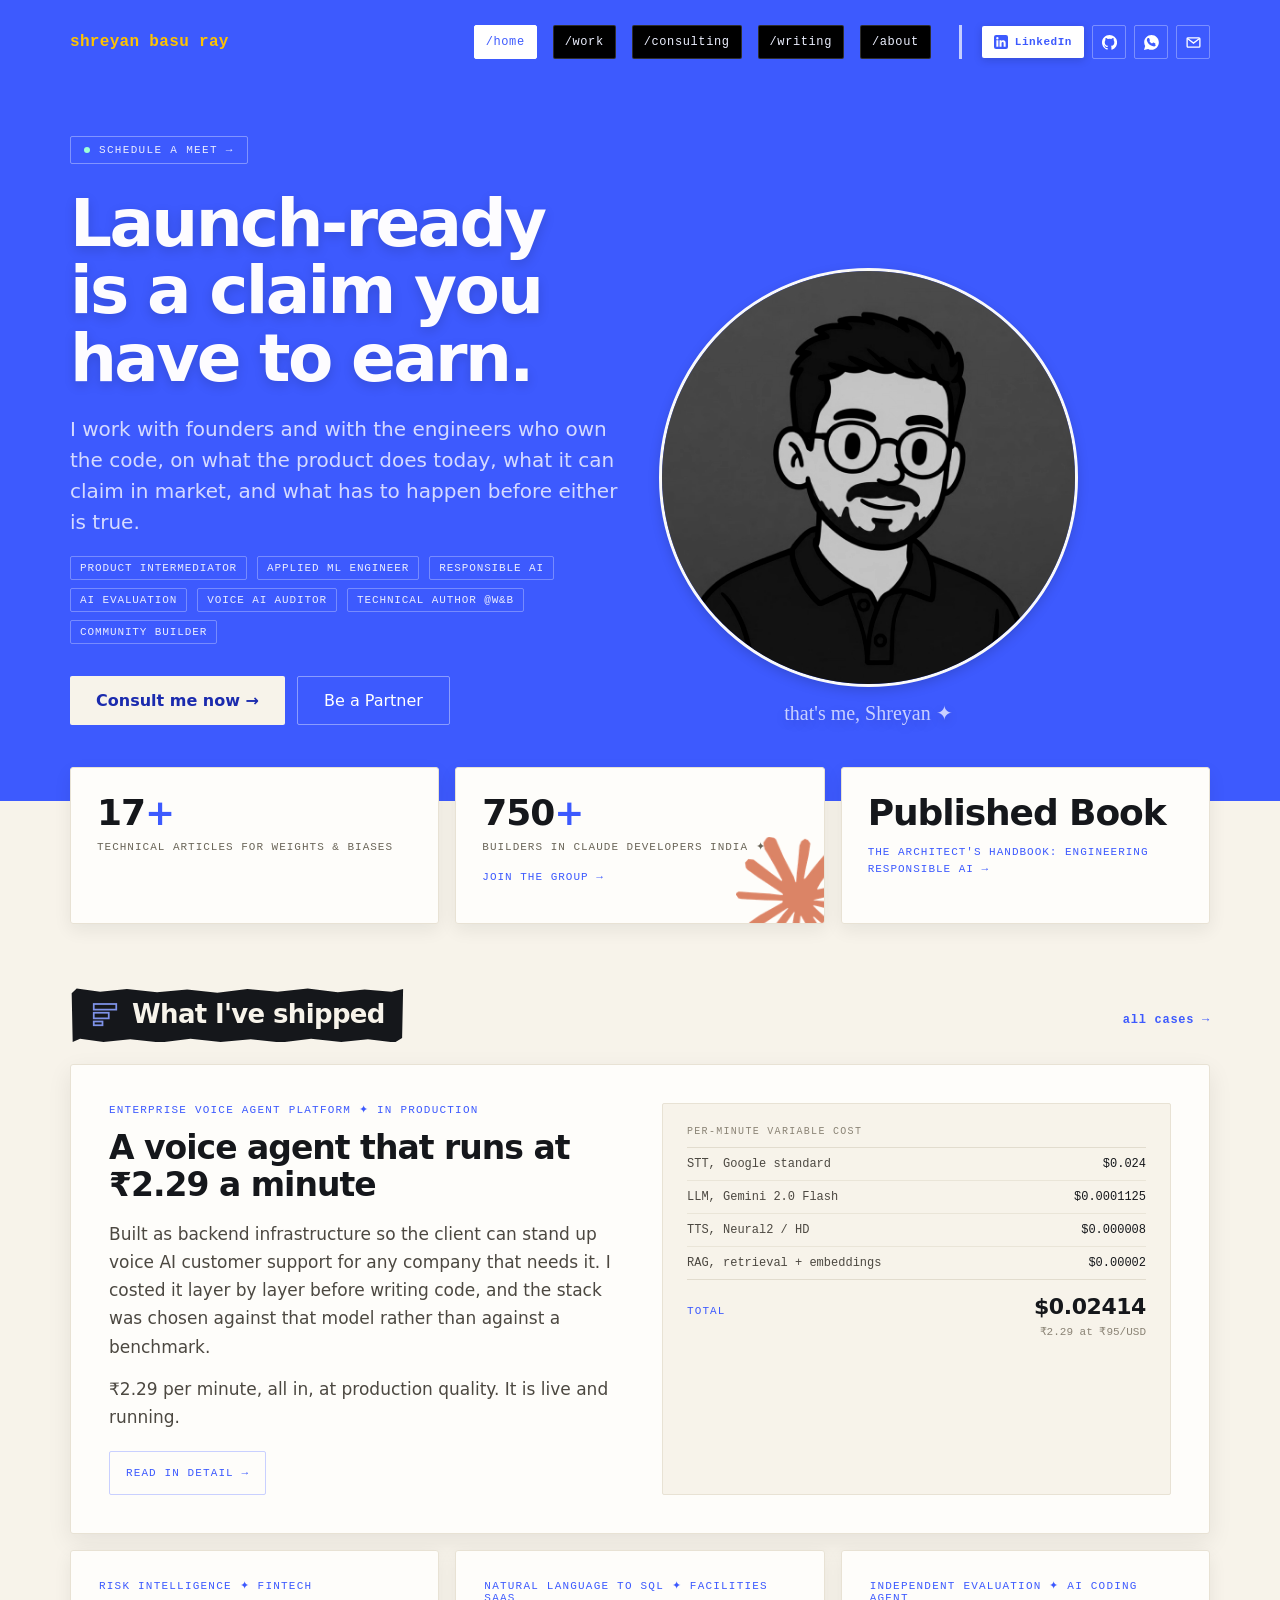
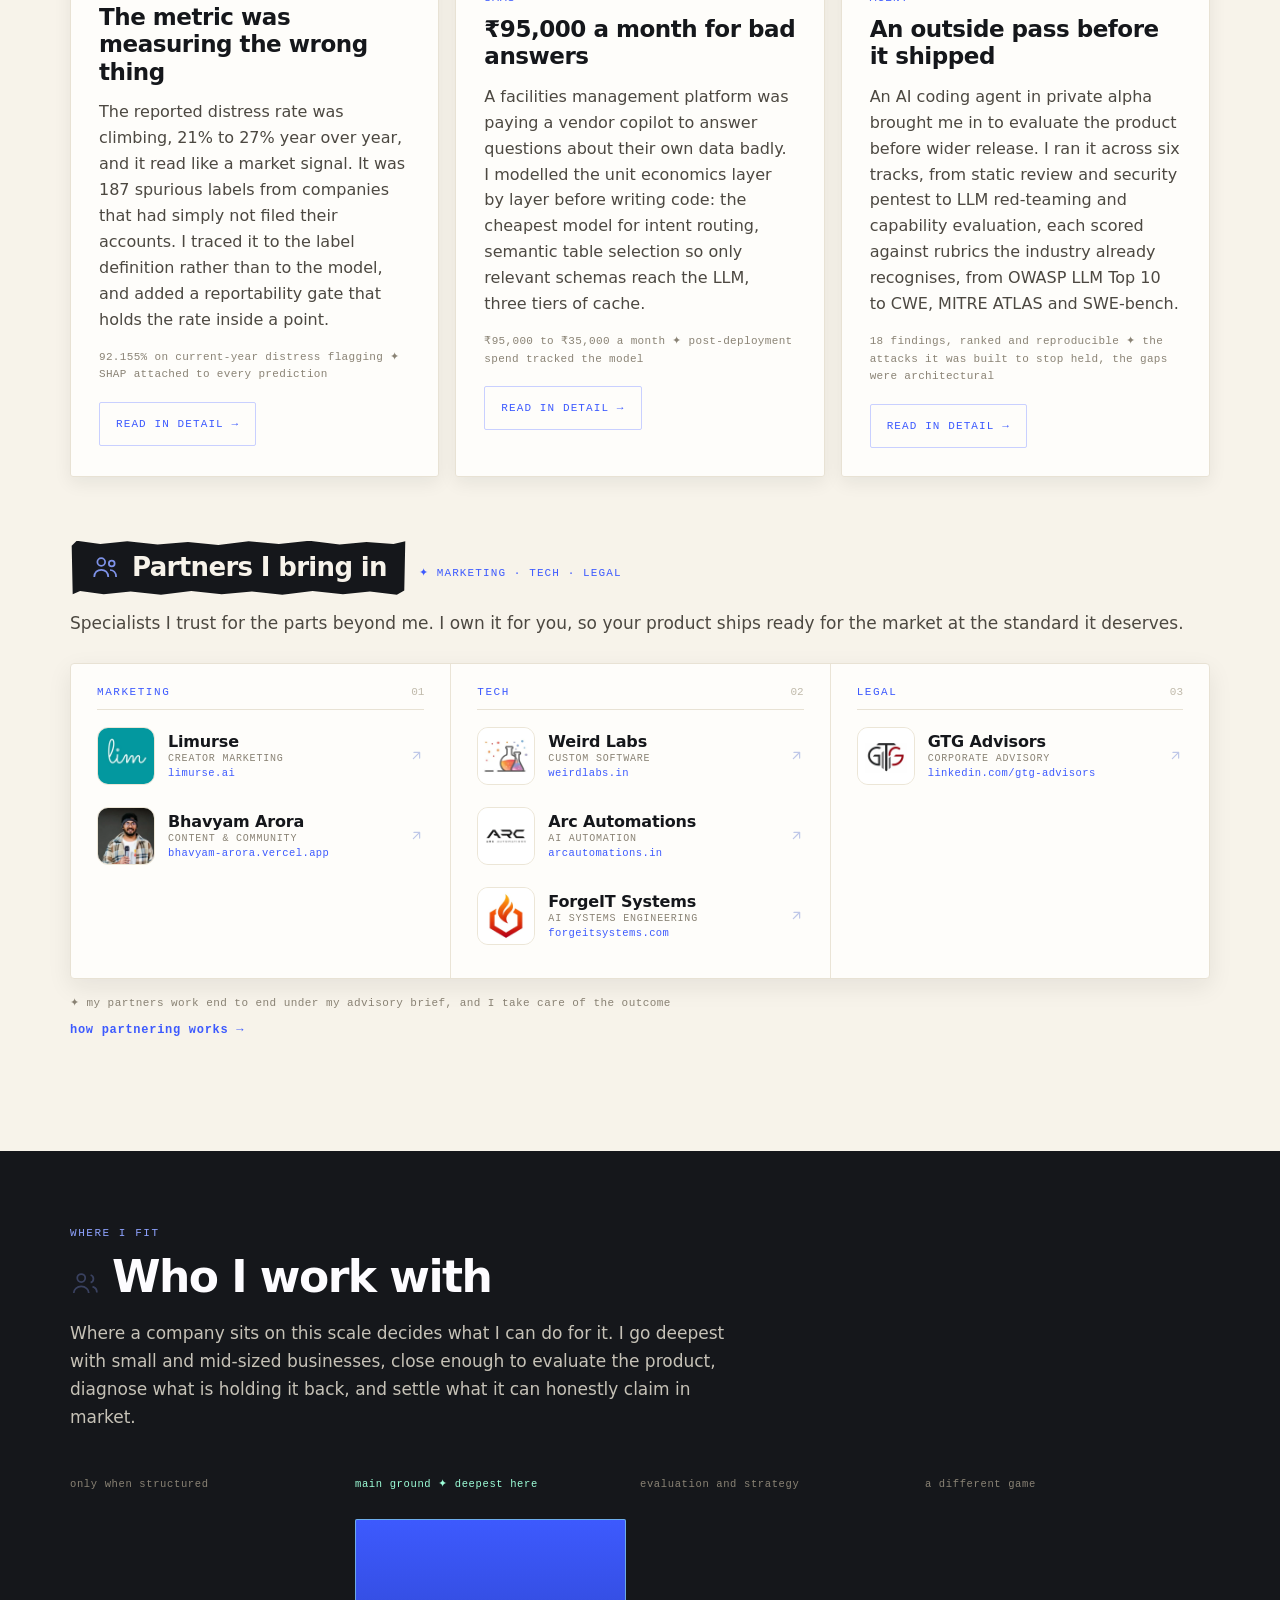
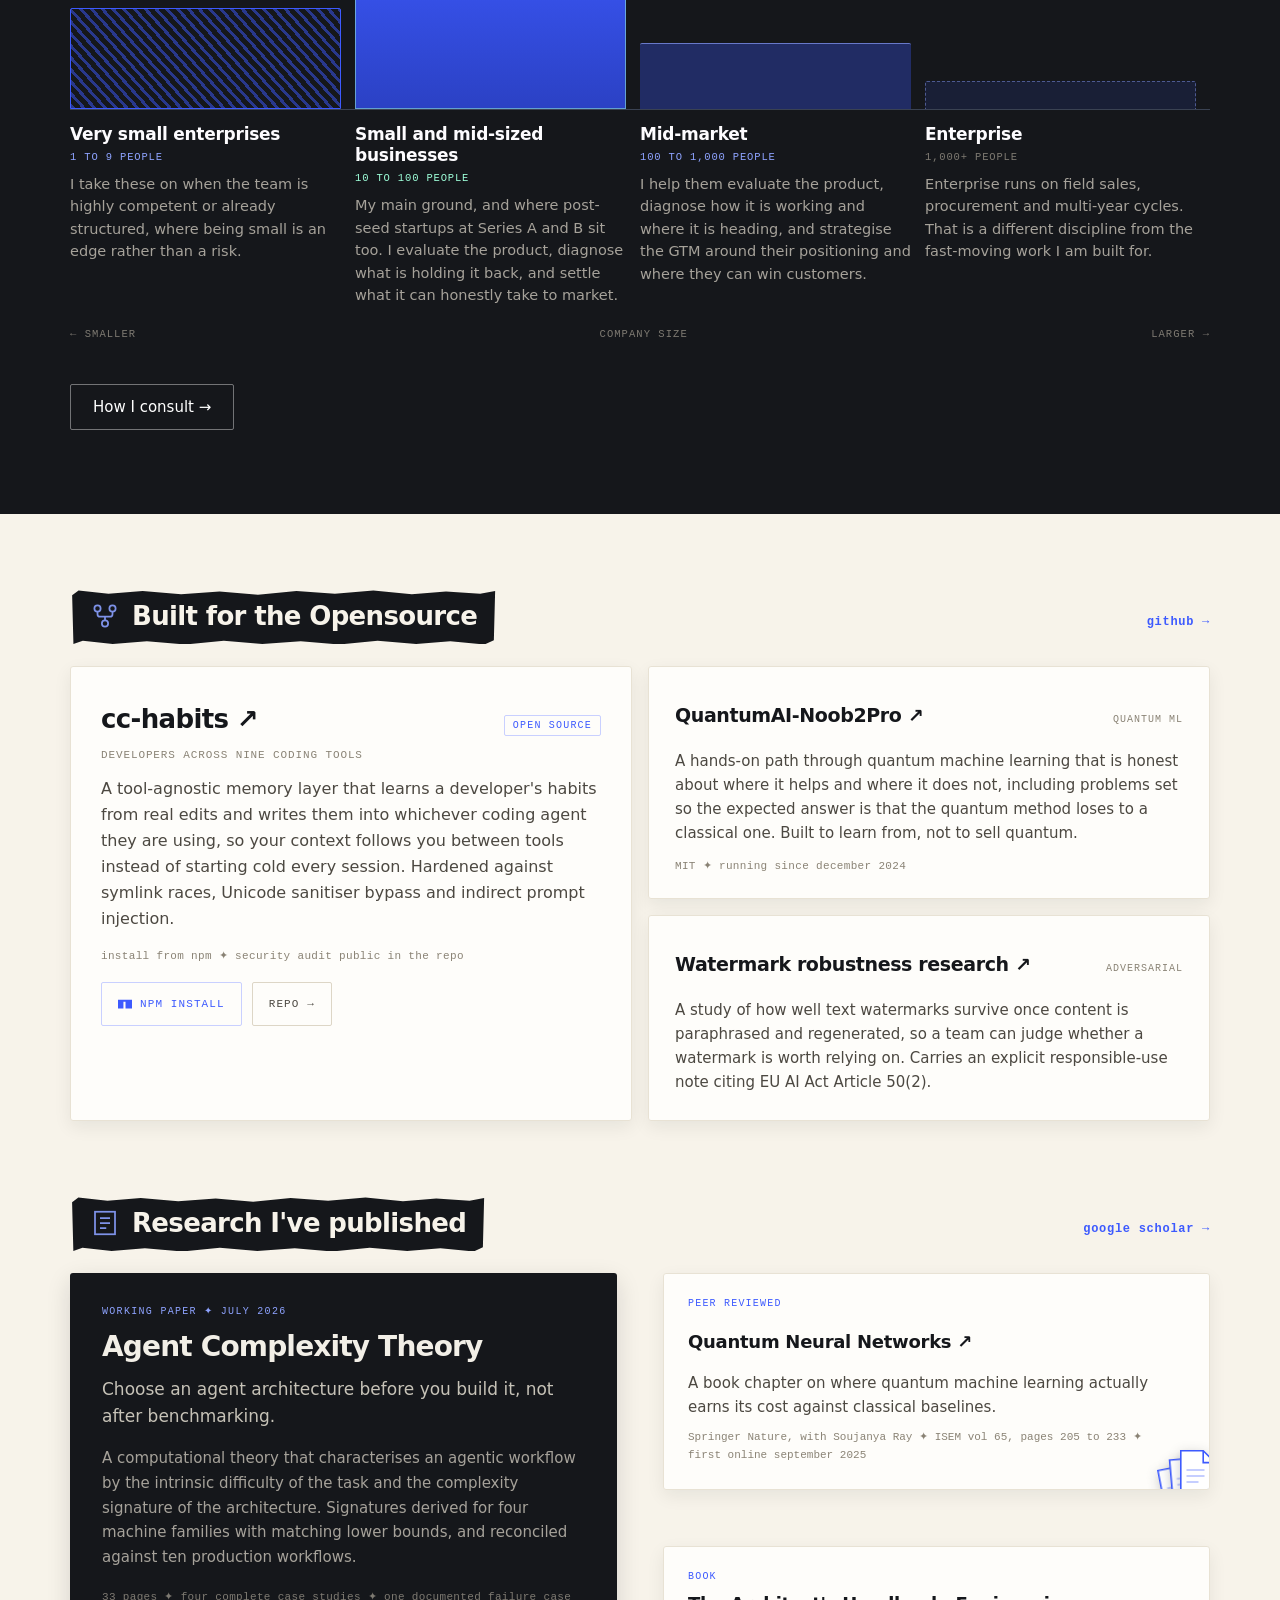
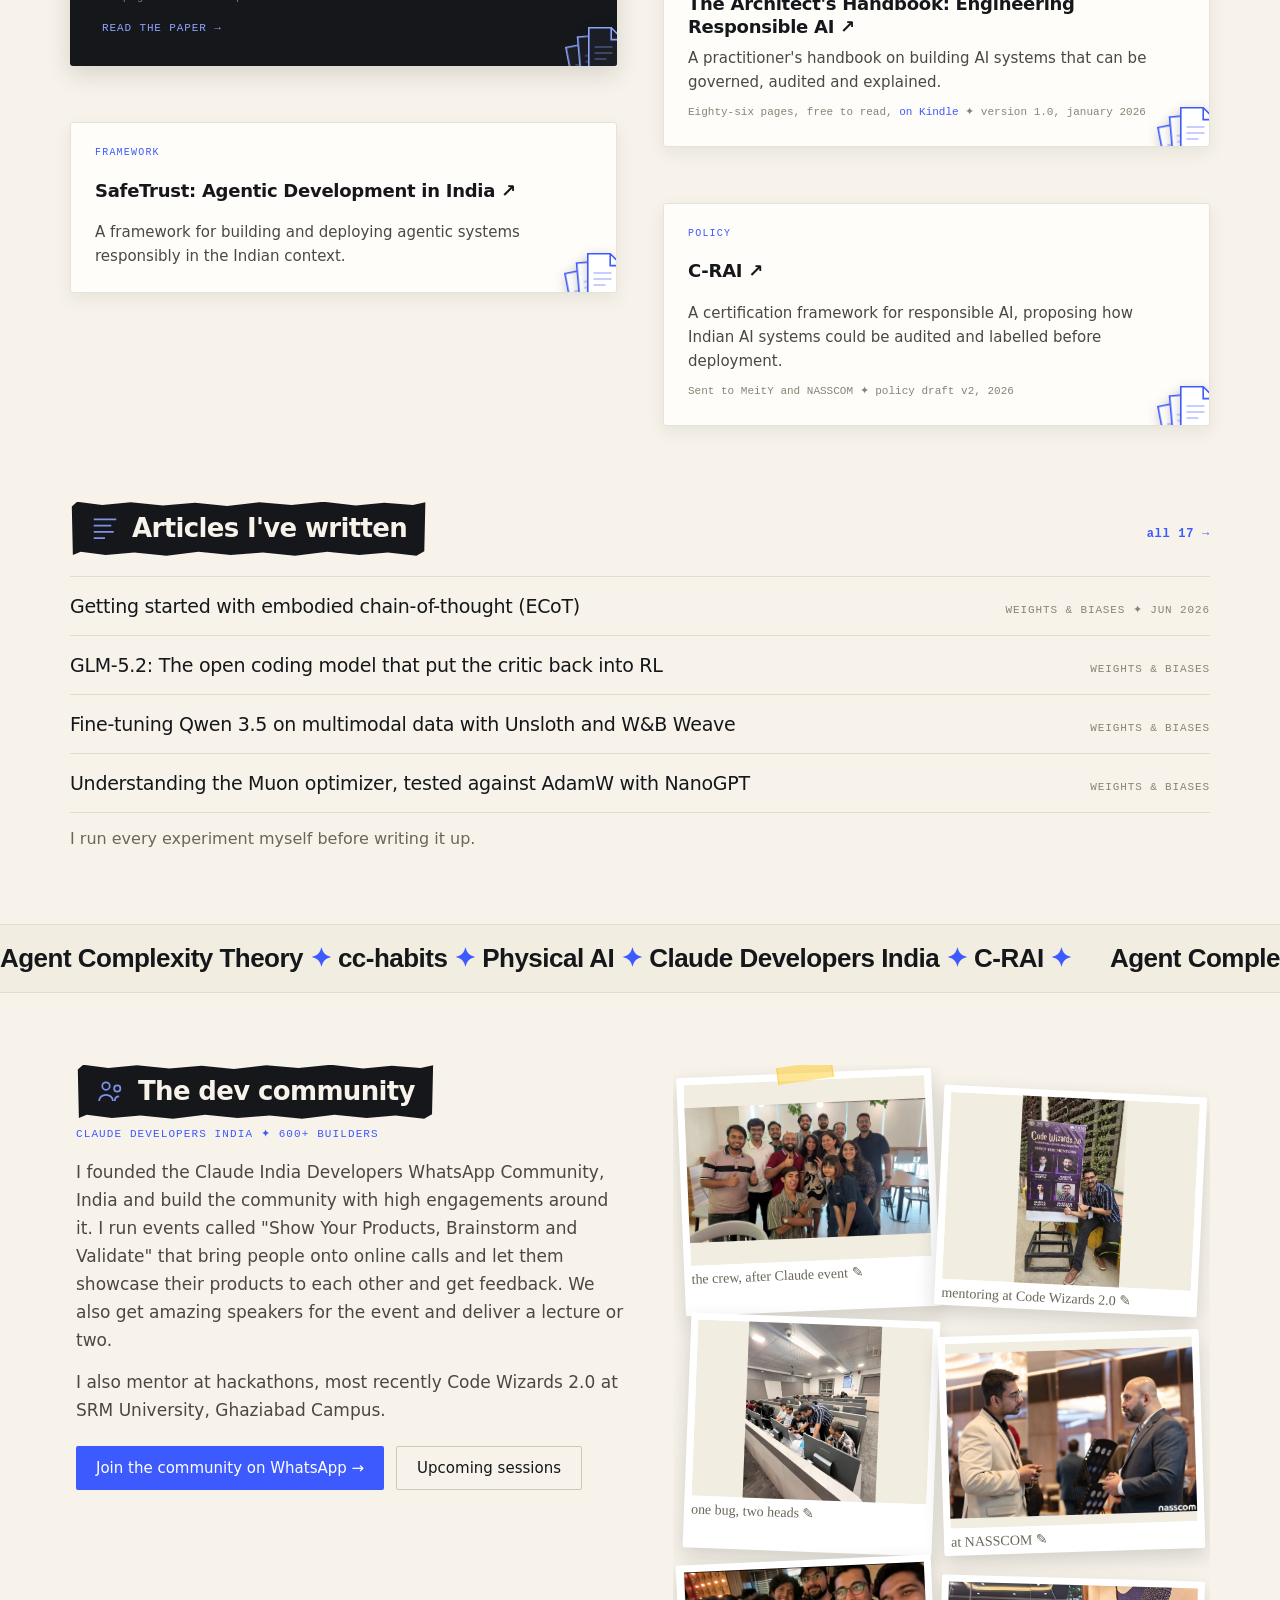
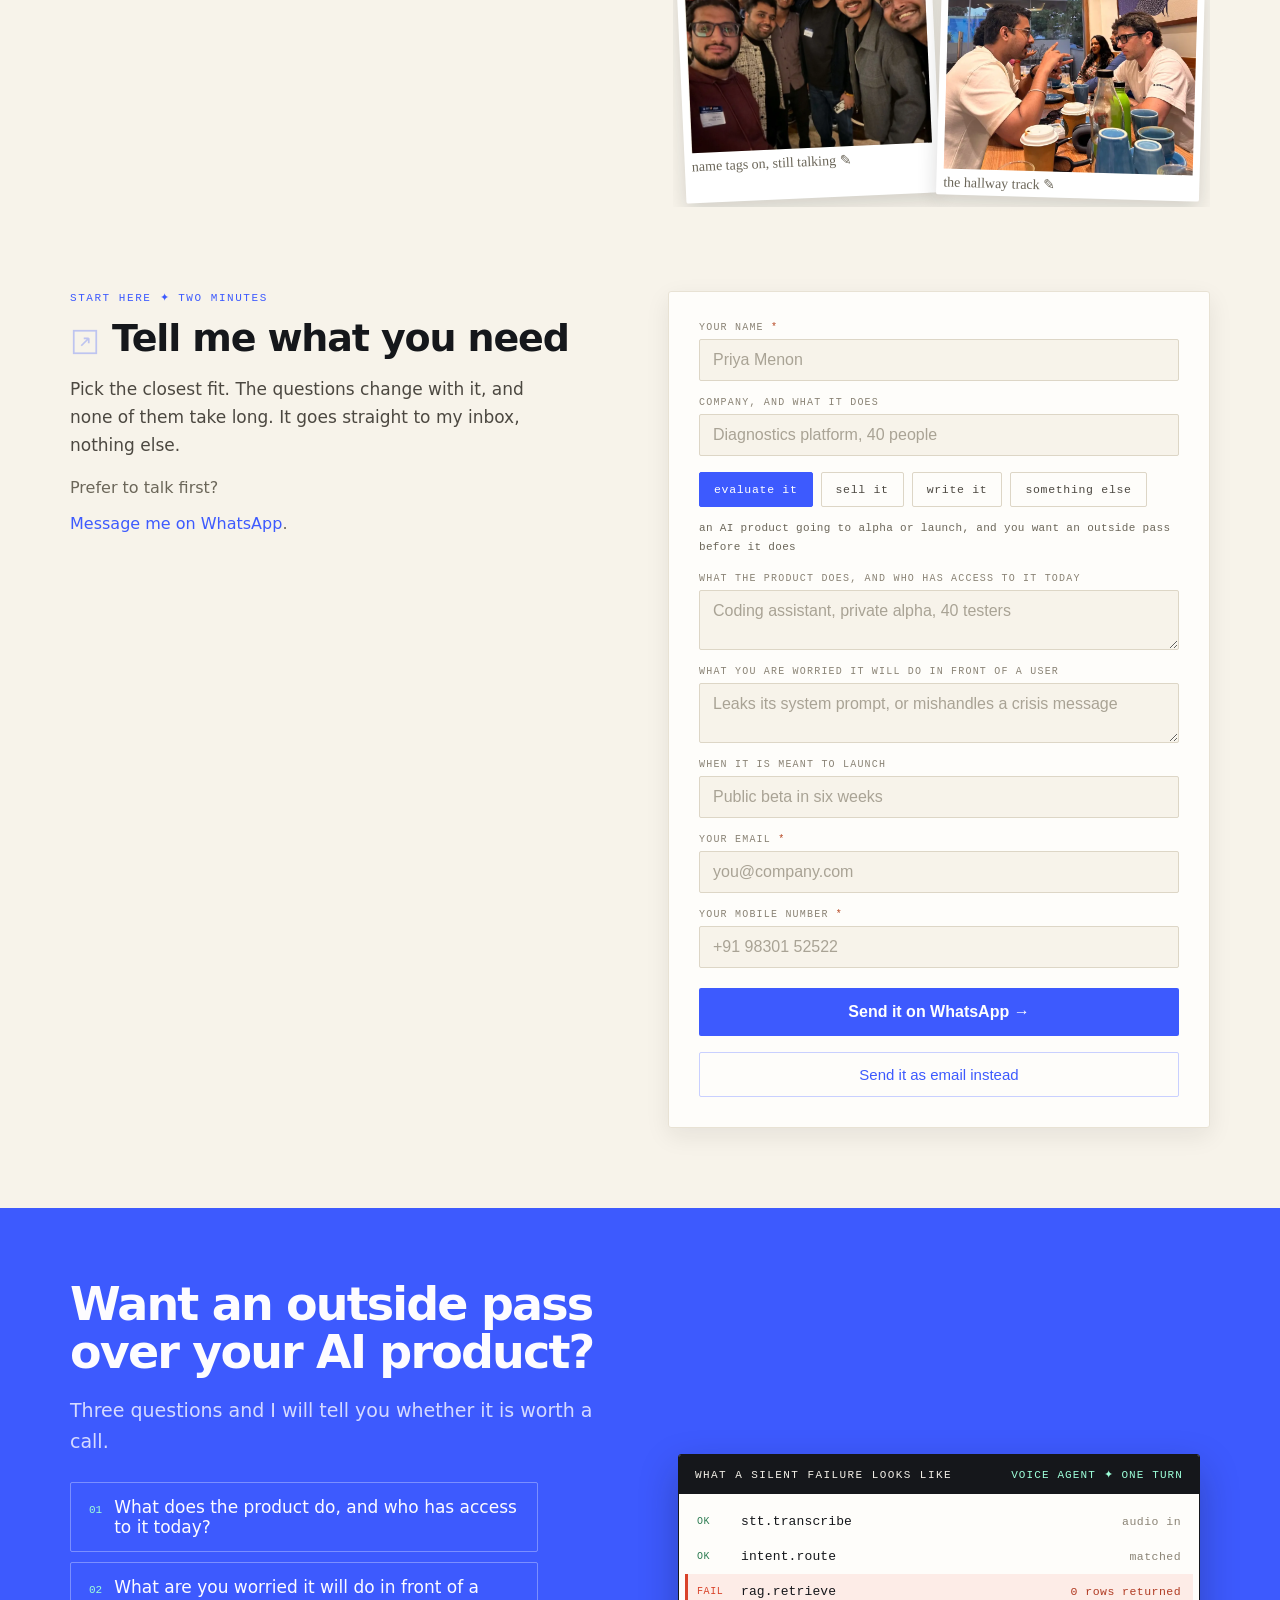
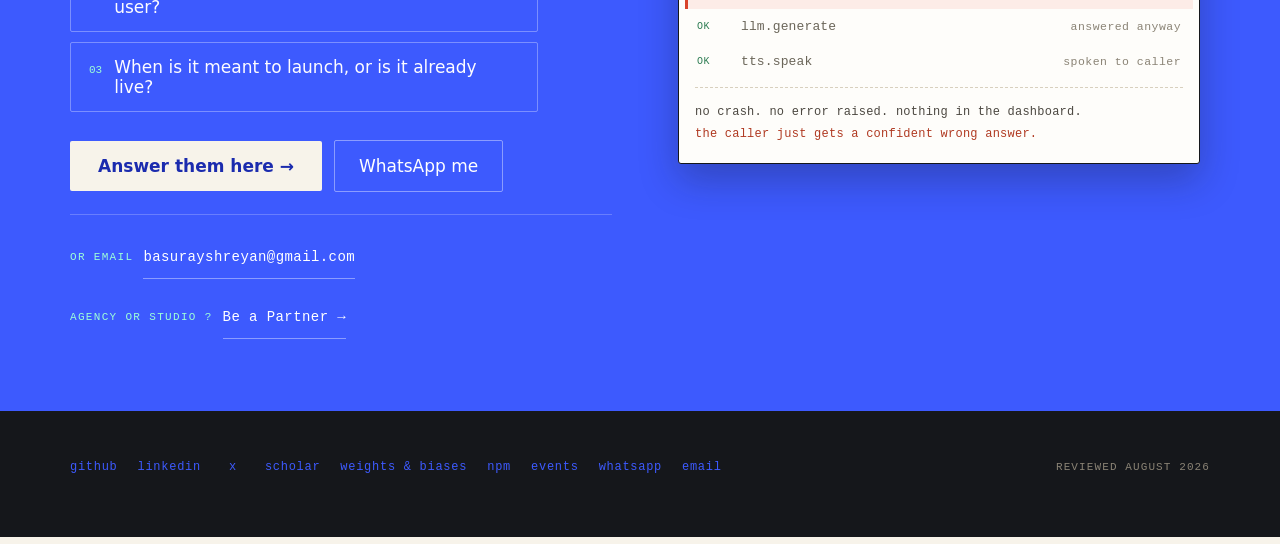
==== index.html @ ff0b28ea "Reword the partner framing line to lead from ownership Replace "you work with each of them through m" ====
<!doctype html>
<html lang="en">
<head>
<meta charset="utf-8">
<meta name="viewport" content="width=device-width, initial-scale=1">
<meta http-equiv="Content-Security-Policy" content="default-src 'self'; script-src 'self' 'unsafe-inline'; style-src 'self' 'unsafe-inline' https://fonts.googleapis.com; font-src 'self' https://fonts.gstatic.com; img-src 'self' data:; connect-src 'self'; form-action 'none'; base-uri 'self'; object-src 'none'; frame-src 'none'; upgrade-insecure-requests">
<meta name="referrer" content="strict-origin-when-cross-origin">
<title>Shreyan Basu Ray | Voice AI Auditor &amp; AI Product Advisor</title>
<meta name="description" content="I advise founders and product teams on the path from AI product build to commercial launch: independent evaluation and red-team work on AI products, responsible AI readiness, and go-to-market grounded in what the product can honestly claim.">
<link rel="canonical" href="https://shreyanbasuray.com/">
<meta name="robots" content="index, follow, max-image-preview:large, max-snippet:-1, max-video-preview:-1">
<meta name="author" content="Shreyan Basu Ray">
<meta name="theme-color" content="#3D5AFE">
<meta property="og:type" content="profile">
<meta property="og:site_name" content="Shreyan Basu Ray">
<meta property="og:title" content="Shreyan Basu Ray | Voice AI Auditor &amp; AI Product Advisor">
<meta property="og:description" content="I advise founders and product teams on the path from AI product build to commercial launch: independent evaluation and red-team work on AI products, responsible AI readiness, and go-to-market grounded in what the product can honestly claim.">
<meta property="og:url" content="https://shreyanbasuray.com/">
<meta property="og:image" content="https://shreyanbasuray.com/assets/og.jpg">
<meta property="og:image:width" content="1200">
<meta property="og:image:height" content="630">
<meta property="og:image:alt" content="Shreyan Basu Ray, applied ML engineer and AI product advisor">
<meta property="og:locale" content="en_IN">
<meta name="twitter:card" content="summary_large_image">
<meta name="twitter:site" content="@theengineerboy1">
<meta name="twitter:creator" content="@theengineerboy1">
<meta name="twitter:title" content="Shreyan Basu Ray | Voice AI Auditor &amp; AI Product Advisor">
<meta name="twitter:description" content="I advise founders and product teams on the path from AI product build to commercial launch: independent evaluation and red-team work on AI products, responsible AI readiness, and go-to-market grounded in what the product can honestly claim.">
<meta name="twitter:image" content="https://shreyanbasuray.com/assets/og.jpg">
<link rel="icon" href="/favicon.ico" sizes="any">
<link rel="icon" type="image/png" sizes="32x32" href="/assets/icon-32.png">
<link rel="icon" type="image/png" sizes="48x48" href="/assets/icon-48.png">
<link rel="icon" type="image/png" sizes="192x192" href="/assets/icon-192.png">
<link rel="apple-touch-icon" sizes="180x180" href="/assets/icon-180.png">
<link rel="sitemap" type="application/xml" href="/sitemap.xml">
<link rel="preconnect" href="https://fonts.googleapis.com">
<link rel="preconnect" href="https://fonts.gstatic.com" crossorigin="">
<link href="https://fonts.googleapis.com/css2?family=Outfit:wght@300;400;500;600;700&amp;family=JetBrains+Mono:wght@400;500&amp;family=Caveat:wght@500&amp;display=swap" rel="stylesheet">
<style>
  body{margin:0;background:#F7F3EA;}
  a{color:#3D5AFE;text-decoration:none;}
  a:hover{color:#1B36C9;}
  @keyframes slide{from{transform:translateX(0)}to{transform:translateX(-50%)}}
  @keyframes fadeUp{from{opacity:0;transform:translateY(22px)}to{opacity:1;transform:none}}
  .bftab{font-family:'JetBrains Mono',monospace;font-size:11.5px;letter-spacing:.06em;padding:10px 14px;border:1px solid #DDD6C6;border-radius:2px;background:#FEFDFA;color:#4C4841;cursor:pointer;transition:background .18s ease,color .18s ease,border-color .18s ease,transform .18s ease;line-height:1.2;}
  .bftab:hover{border-color:#C9D0FF;color:#3D5AFE;transform:translateY(-2px)}
  .bftab[aria-selected="true"]{background:#3D5AFE;border-color:#3D5AFE;color:#FFFFFF;transform:none}
  /* --- mobile hygiene (WCAG 2.5.8 targets, iOS text inflation, no sideways scroll) --- */
  html{-webkit-text-size-adjust:100%;text-size-adjust:100%}
  body{overflow-x:hidden}
  @supports (overflow:clip){body{overflow-x:clip}}
  img,svg,video,canvas{max-width:100%}
  .taplink{display:inline-flex;align-items:center;min-height:44px;box-sizing:border-box}
  .snapgrid{overflow:hidden;padding:8px;box-sizing:border-box}
  /* --- navigation --- */
  .navchk{position:absolute;width:1px;height:1px;margin:-1px;padding:0;border:0;overflow:hidden;clip:rect(0 0 0 0);white-space:nowrap}
  .navburger{display:none}
  .navpanel{display:none}
  @media (max-width:820px){
    .cgrid{grid-template-columns:minmax(0,1fr) !important}
    .navdesk{display:none !important}
    .navburger{display:inline-flex;align-items:center;gap:10px;min-height:44px;padding:0 15px;border:1px solid rgba(255,255,255,.45);box-sizing:border-box;border-radius:2px;color:#FFFFFF;font-family:'JetBrains Mono',monospace;font-size:12px;letter-spacing:.12em;text-transform:uppercase;cursor:pointer;user-select:none}
    .navburger:hover{background:rgba(255,255,255,.14)}
    .navchk:focus-visible ~ .navbar .navburger{outline:2px solid #FFC300;outline-offset:2px}
    .navchk:checked ~ .navpanel{display:block}
    .navchk:checked ~ .navbar .navburger .bopen{display:none}
    .navchk:checked ~ .navbar .navburger .bshut{display:inline}
    .navburger .bshut{display:none}
  }
  .navlink{display:flex;align-items:center;justify-content:space-between;gap:12px;min-height:52px;padding:4px 0;font-family:'JetBrains Mono',monospace;font-size:14px;letter-spacing:.06em;color:#EDF0FF;border-bottom:1px solid rgba(255,255,255,.22)}
  .navlink[aria-current="page"]{color:#FFC300}
  .navlink:hover{color:#FFFFFF}
  input::placeholder,textarea::placeholder{color:#A9A395;opacity:1}
  input::-webkit-input-placeholder,textarea::-webkit-input-placeholder{color:#A9A395}
  input:focus,textarea:focus,select:focus{border-color:#3D5AFE;outline:none;box-shadow:0 0 0 3px rgba(61,90,254,.14)}
  /* --- hero: portrait sits beside the headline, centred on it, on narrow screens --- */
  .hero-grid{display:grid;grid-template-columns:repeat(2,minmax(0,1fr));grid-template-areas:"pill portrait" "head portrait" "body portrait";align-items:end;column-gap:clamp(28px,3vw,56px);row-gap:0;}
  .hero-pill{grid-area:pill;min-width:0;}
  .hero-head{grid-area:head;min-width:0;align-self:end;}
  .hero-body{grid-area:body;min-width:0;}
  .hero-portrait{grid-area:portrait;min-width:0;align-self:end;}
  @media (max-width:820px){
    .hero-grid{grid-template-columns:minmax(0,1fr) clamp(84px,26vw,148px);grid-template-areas:"pill pill" "head portrait" "body body";align-items:start;column-gap:18px;row-gap:0;}
    .hero-pill{align-self:start;}
    .hero-head{align-self:center;}
    .hero-head h1{font-size:clamp(24px,7.4vw,48px) !important;overflow-wrap:break-word;}
    .hero-portrait{align-self:center;justify-self:end;width:100% !important;}
    .hero-portrait p{font-size:10px !important;line-height:1.3 !important;max-width:100% !important;margin-top:7px !important;}
  }
  @media (prefers-reduced-motion:reduce){*{animation:none !important}}
  .mq{animation:slide 42s linear infinite;}
  @media (prefers-reduced-motion:reduce){.mq{animation:none}}
  .hit{position:relative}
  .hit::before{content:"";position:absolute;inset:-7px -6px}
  .flink{display:inline-flex;align-items:center;justify-content:center;min-height:44px;min-width:24px}
</style>
<style>picture{display:contents}img{max-width:100%}:focus{outline:2px solid #FFC300;outline-offset:2px}:focus:not(:focus-visible){outline:none}:focus-visible{outline:2px solid #FFC300;outline-offset:2px}</style>
<style>.hv1:hover{background:#FFFFFF !important;color:#3D5AFE !important;border-color:#FFFFFF !important}.hv1:focus-visible{background:#FFFFFF !important;color:#3D5AFE !important;border-color:#FFFFFF !important}.hv2:hover{background:#FFFFFF !important;color:#3D5AFE !important}.hv2:focus-visible{background:#FFFFFF !important;color:#3D5AFE !important}.hv3:hover{background:rgba(255,255,255,.14) !important;color:#FFFFFF !important}.hv3:focus-visible{background:rgba(255,255,255,.14) !important;color:#FFFFFF !important}.hv4:hover{background:#FFFFFF !important}.hv4:focus-visible{background:#FFFFFF !important}.hv5:hover{background:rgba(255,255,255,.12) !important}.hv5:focus-visible{background:rgba(255,255,255,.12) !important}.hv6:hover{transform:translateY(-3px) !important;box-shadow:0 12px 26px rgba(21,23,27,.11) !important}.hv6:focus-visible{transform:translateY(-3px) !important;box-shadow:0 12px 26px rgba(21,23,27,.11) !important}.hv7:hover{background:#3D5AFE !important;color:#FFFFFF !important;border-color:#3D5AFE !important}.hv7:focus-visible{background:#3D5AFE !important;color:#FFFFFF !important;border-color:#3D5AFE !important}.hv8:hover{transform:translateY(-3px) !important;box-shadow:0 12px 28px rgba(21,23,27,.11) !important}.hv8:focus-visible{transform:translateY(-3px) !important;box-shadow:0 12px 28px rgba(21,23,27,.11) !important}.hv9:hover{color:#3D5AFE !important}.hv9:focus-visible{color:#3D5AFE !important}.hv10:hover{background:#F2EDE1 !important}.hv10:focus-visible{background:#F2EDE1 !important}.hv11:hover{transform:translateY(-3px) !important;box-shadow:0 16px 34px rgba(21,23,27,.2) !important}.hv11:focus-visible{transform:translateY(-3px) !important;box-shadow:0 16px 34px rgba(21,23,27,.2) !important}.hv12:hover{background:#1B36C9 !important}.hv12:focus-visible{background:#1B36C9 !important}.hv13:hover{color:#FFFFFF !important}.hv13:focus-visible{color:#FFFFFF !important}.hv14:hover{transform:translateY(-4px) !important;border-color:#3D5AFE !important}.hv14:focus-visible{transform:translateY(-4px) !important;border-color:#3D5AFE !important}.hv15:hover{background:#EEF1FF !important}.hv15:focus-visible{background:#EEF1FF !important}.hv16:hover{background:rgba(255,255,255,.13) !important}.hv16:focus-visible{background:rgba(255,255,255,.13) !important}.hv17:hover{border-color:#FFFFFF !important}.hv17:focus-visible{border-color:#FFFFFF !important}.hvli:hover{background:#EEF1FF !important;color:#1B2BAE !important}.hvli:focus-visible{background:#EEF1FF !important;color:#1B2BAE !important}</style>
<style>
  /* engagement scale: bar height = depth of engagement, axis = company size */
  .esc{display:grid;grid-template-columns:repeat(4,minmax(0,1fr));gap:0;}
  .esc-seg{display:flex;flex-direction:column;min-width:0;}
  .esc-cap{font-family:'JetBrains Mono',monospace;font-size:10.5px;letter-spacing:.06em;line-height:1.5;color:#8A8375;margin-bottom:10px;padding-right:14px;min-height:3em;}
  .esc-barwrap{height:190px;display:flex;flex-direction:column;justify-content:flex-end;padding-right:14px;}
  .esc-bar{border-radius:2px 2px 0 0;height:var(--d);animation:escGrow .9s cubic-bezier(.22,.7,.2,1) both;transform-origin:bottom;}
  .esc-info{border-top:1px solid #3A4252;padding:14px 14px 0 0;}
  .esc-name{font-size:17px;font-weight:600;letter-spacing:-.015em;color:#FDFCFF;line-height:1.25;}
  .esc-kick{font-family:'JetBrains Mono',monospace;font-size:10.5px;letter-spacing:.08em;text-transform:uppercase;color:#8EA3FF;margin-top:6px;}
  .esc-desc{margin:10px 0 0;font-size:14.5px;line-height:1.55;color:#A6A29A;}
  .esc-axislabels{display:flex;justify-content:space-between;margin-top:22px;font-family:'JetBrains Mono',monospace;font-size:10.5px;letter-spacing:.1em;text-transform:uppercase;color:#7E7A72;}
  @keyframes escGrow{from{transform:scaleY(.15);opacity:0}to{transform:scaleY(1);opacity:1}}
  @media(max-width:720px){
    .esc{grid-template-columns:minmax(0,1fr);gap:26px;}
    .esc-cap{min-height:0;margin-bottom:8px;padding-right:0;}
    .esc-barwrap{height:auto;display:block;padding-right:0;}
    .esc-bar{height:14px !important;width:var(--d);border-radius:0 2px 2px 0;transform-origin:left;animation:none;}
    .esc-info{border-top:0;padding:12px 0 0 0;}
    .esc-desc{font-size:15px;}
    .esc-axislabels{display:none;}
  }
  @media(prefers-reduced-motion:reduce){.esc-bar{animation:none}}
</style>
<script type="application/ld+json">{"@context":"https://schema.org","@graph":[{"@type":"Person","@id":"https://shreyanbasuray.com/#person","name":"Shreyan Basu Ray","alternateName":["Shreyan Basu","Shreyan Ray","shreyanbasuray"],"givenName":"Shreyan","familyName":"Basu Ray","url":"https://shreyanbasuray.com/","mainEntityOfPage":"https://shreyanbasuray.com/","image":"https://shreyanbasuray.com/assets/portrait-real.jpg","jobTitle":["Applied Machine Learning Engineer","AI Product Advisor","Responsible AI Consultant","Voice AI Auditor"],"email":"mailto:basurayshreyan@gmail.com","description":"Advises founders and product teams on the path from AI product build to commercial launch: independent evaluation and red-team work on AI products, responsible AI readiness, and go-to-market strategy grounded in what the product can honestly claim.","address":{"@type":"PostalAddress","addressCountry":"IN"},"knowsAbout":["Machine learning engineering","Production AI systems","Large language models","AI agents","LLM evaluation","LLM observability","MLOps","Responsible AI","AI governance","Quantum machine learning","Retrieval-augmented generation","Natural language to SQL","Cost modelling for AI systems","AI red teaming","Adversarial testing of LLM applications","Prompt injection","Jailbreak resistance testing","AI assurance","AI product positioning","Go-to-market strategy for AI products","OWASP Top 10 for LLM Applications","MITRE ATLAS","NIST AI Risk Management Framework","ISO/IEC 42001","DPDP Act 2023","Voice AI agents","Voice agent evaluation","Conversational AI diagnostics","Telephony and speech audio analysis"],"sameAs":["https://github.com/Shreyan1","https://www.linkedin.com/in/shreyanbasuray","https://x.com/theengineerboy1","https://orcid.org/0000-0002-2641-8048","https://scholar.google.com/citations?user=vih7SfEAAAAJ&hl=en","https://wandb.ai/basurayshreyan","https://www.npmjs.com/~shreyanbr","https://huggingface.co/shreyanbr","https://www.mathworks.com/matlabcentral/profile/authors/23980008","https://pypi.org/user/shreyanbr/"]},{"@type":"WebSite","@id":"https://shreyanbasuray.com/#website","url":"https://shreyanbasuray.com/","name":"Shreyan Basu Ray","description":"I advise founders and product teams on the path from AI product build to commercial launch: independent evaluation and red-team work on AI products, responsible AI readiness, and go-to-market grounded in what the product can honestly claim.","inLanguage":"en","publisher":{"@id":"https://shreyanbasuray.com/#person"}},{"@type":"ProfilePage","@id":"https://shreyanbasuray.com/#page","url":"https://shreyanbasuray.com/","name":"Shreyan Basu Ray | Voice AI Auditor & AI Product Advisor","description":"I advise founders and product teams on the path from AI product build to commercial launch: independent evaluation and red-team work on AI products, responsible AI readiness, and go-to-market grounded in what the product can honestly claim.","isPartOf":{"@id":"https://shreyanbasuray.com/#website"},"about":{"@id":"https://shreyanbasuray.com/#person"},"mainEntity":{"@id":"https://shreyanbasuray.com/#person"},"inLanguage":"en"}]}</script>
</head>
<body>
<div style="background:#F7F3EA;color:#15171B;font-family:Outfit,system-ui,sans-serif;overflow-x:clip;">

<!-- ============ NAV ============ -->
<div style="background:#3D5AFE;color:#F4F2FF;">
    <input type="checkbox" id="nav-open" class="navchk" aria-label="Open the menu">
  <div class="navbar" style="max-width:1140px;margin:0 auto;padding:20px clamp(20px,5vw,48px);display:flex;flex-wrap:wrap;justify-content:space-between;align-items:center;gap:16px 24px;">
    <a href="#" style="font-family: 'JetBrains Mono',monospace; font-size: 16px; font-weight: 900; letter-spacing: .02em; color: #FFC300; text-decoration-line: none; font-style: normal;display:inline-flex;align-items:center;min-height:44px">shreyan basu ray</a>
    <div class="navdesk" style="display:flex;align-items:center;gap:12px 28px;flex-wrap:wrap;">
      <div style="display:flex;flex-wrap:wrap;gap:8px 16px;font-family:'JetBrains Mono',monospace;font-size:12px;letter-spacing:.05em;">
        <a href="/" style="color:#3D5AFE;padding:9px 11px;border-radius:2px;border:1px solid #FFFFFF;background-color:#FFFFFF;">/home</a>
        <a href="/work/" class="hit hv1" style="color: #EDF0FF; padding: 9px 11px; border-radius: 2px; border: 1px solid rgba(255,255,255,.18); background-color: #000000">/work</a>
        <a href="/consulting/" class="hit hv1" style="color: #EDF0FF; padding: 9px 11px; border-radius: 2px; border: 1px solid rgba(255,255,255,.18); background-color: #000000">/consulting</a>
        <a href="/writing/" class="hit hv1" style="color: #EDF0FF; padding: 9px 11px; border-radius: 2px; border: 1px solid rgba(255,255,255,.18); background-color: #000000">/writing</a>
        <a href="/about/" class="hit hv1" style="color: #EDF0FF; padding: 9px 11px; border-radius: 2px; border: 1px solid rgba(255,255,255,.18); background-color: #000000">/about</a>
      </div>
      <div style="display: flex; gap: 8px; align-items: center; padding-left: 20px; border-left: 3px solid rgba(255,255,255,.7); flex-direction: row; justify-content: flex-start">
        <a href="https://www.linkedin.com/in/shreyanbasuray" class="hit hvli" aria-label="Connect on LinkedIn" style="display:inline-flex;align-items:center;gap:7px;height:32px;padding:0 12px;border-radius:2px;background:#FFFFFF;color:#3D5AFE;font-family:'JetBrains Mono',monospace;font-size:11px;letter-spacing:.05em;font-weight:700;white-space:nowrap;box-shadow:0 2px 8px rgba(10,15,40,.18);" target="_blank" rel="noopener noreferrer">
          <svg width="14" height="14" viewBox="0 0 16 16" fill="currentColor" aria-hidden="true"><path d="M13.6 0H2.4A2.4 2.4 0 0 0 0 2.4v11.2A2.4 2.4 0 0 0 2.4 16h11.2a2.4 2.4 0 0 0 2.4-2.4V2.4A2.4 2.4 0 0 0 13.6 0zM5 13.3H2.7V6.1H5v7.2zM3.85 5.1a1.34 1.34 0 1 1 0-2.68 1.34 1.34 0 0 1 0 2.68zM13.3 13.3H11V9.5c0-.9-.32-1.52-1.13-1.52-.62 0-.99.42-1.15.82-.06.15-.08.35-.08.55v3.95H6.35s.03-6.4 0-7.2h2.29v1.02c.3-.47.85-1.14 2.06-1.14 1.5 0 2.6.98 2.6 3.08v4.24z"></path></svg>LinkedIn
        </a>
        <a href="https://github.com/Shreyan1" class="hit hv2" aria-label="GitHub" style="display:flex;align-items:center;justify-content:center;width:32px;height:32px;border:1px solid rgba(255,255,255,.32);border-radius:2px;color:#FFFFFF;" target="_blank" rel="noopener noreferrer">
          <svg width="15" height="15" viewBox="0 0 16 16" fill="currentColor" aria-hidden="true"><path d="M8 0C3.58 0 0 3.58 0 8c0 3.54 2.29 6.53 5.47 7.59.4.07.55-.17.55-.38v-1.34c-2.23.49-2.7-1.07-2.7-1.07-.36-.93-.89-1.18-.89-1.18-.73-.5.05-.49.05-.49.81.06 1.23.83 1.23.83.72 1.23 1.88.87 2.34.67.07-.52.28-.87.51-1.07-1.78-.2-3.64-.89-3.64-3.95 0-.87.31-1.59.83-2.15-.08-.2-.36-1.02.08-2.12 0 0 .67-.21 2.2.82a7.6 7.6 0 0 1 4 0c1.53-1.03 2.2-.82 2.2-.82.44 1.1.16 1.92.08 2.12.52.56.83 1.28.83 2.15 0 3.07-1.87 3.75-3.65 3.95.29.25.54.73.54 1.48v2.19c0 .21.15.46.55.38A8 8 0 0 0 8 0z"></path></svg>
        </a>
        <a href="https://api.whatsapp.com/send/?phone=919830152522&amp;text=Hey%20Shreyan!%20I%20reached%20out%20from%20your%20website.&amp;type=phone_number&amp;app_absent=0" class="hit hv2" aria-label="WhatsApp" style="display:flex;align-items:center;justify-content:center;width:32px;height:32px;border:1px solid rgba(255,255,255,.32);border-radius:2px;color:#FFFFFF;" target="_blank" rel="noopener noreferrer">
          <svg width="15" height="15" viewBox="0 0 16 16" fill="currentColor" aria-hidden="true"><path d="M8.02 0C3.7 0 .2 3.5.2 7.82c0 1.38.36 2.72 1.04 3.9L0 16l4.4-1.16a7.8 7.8 0 0 0 3.62.9c4.32 0 7.82-3.5 7.82-7.82S12.34 0 8.02 0zm4.6 11.06c-.2.55-1.16 1.06-1.6 1.1-.44.05-.86.22-2.9-.6-2.46-.99-4-3.5-4.12-3.66-.12-.16-.98-1.3-.98-2.48 0-1.18.62-1.76.84-2 .22-.24.48-.3.64-.3h.46c.15 0 .35-.06.54.4l.75 1.8c.06.13.1.28.01.45l-.28.42c-.09.12-.19.25-.08.44.11.19.5.82 1.07 1.33.73.65 1.35.86 1.54.95.19.1.3.08.42-.05l.6-.7c.15-.19.28-.14.47-.07l1.7.8c.19.09.32.13.37.21.05.08.05.48-.15 1.03z"></path></svg>
        </a>
        <a href="mailto:basurayshreyan@gmail.com" class="hit hv2" aria-label="Email" style="display:flex;align-items:center;justify-content:center;width:32px;height:32px;border:1px solid rgba(255,255,255,.32);border-radius:2px;color:#FFFFFF;">
          <svg width="15" height="15" viewBox="0 0 16 16" fill="none" stroke="currentColor" stroke-width="1.4" aria-hidden="true"><rect x="1.2" y="3" width="13.6" height="10" rx="1"></rect><path d="M1.6 3.8 8 8.6l6.4-4.8"></path></svg>
        </a>
      </div>
    </div>
        <label for="nav-open" class="navburger">
          <svg width="16" height="14" viewBox="0 0 16 14" fill="none" stroke="currentColor" stroke-width="1.8" stroke-linecap="round" aria-hidden="true"><path d="M1 2h14M1 7h14M1 12h14"></path></svg>
          <span class="bopen">menu</span><span class="bshut">close</span>
        </label>
  </div>
    <div class="navpanel">
      <div style="max-width:1140px;margin:0 auto;padding:4px clamp(20px,5vw,48px) 24px;">
        <a href="/" class="navlink" aria-current="page">/home<span aria-hidden="true">•</span></a>
        <a href="/work/" class="navlink">/work<span aria-hidden="true">→</span></a>
        <a href="/consulting/" class="navlink">/consulting<span aria-hidden="true">→</span></a>
        <a href="/writing/" class="navlink">/writing<span aria-hidden="true">→</span></a>
        <a href="/about/" class="navlink">/about<span aria-hidden="true">→</span></a>
        <div style="display:flex;flex-wrap:wrap;gap:10px;padding-top:18px;">
          <a href="https://www.linkedin.com/in/shreyanbasuray" class="hvli" aria-label="Connect on LinkedIn" style="display:inline-flex;align-items:center;gap:9px;height:44px;padding:0 18px;border-radius:2px;background:#FFFFFF;color:#3D5AFE;font-family:'JetBrains Mono',monospace;font-size:13px;letter-spacing:.05em;font-weight:700;white-space:nowrap;" target="_blank" rel="noopener noreferrer"><svg width="17" height="17" viewBox="0 0 16 16" fill="currentColor" aria-hidden="true"><path d="M13.6 0H2.4A2.4 2.4 0 0 0 0 2.4v11.2A2.4 2.4 0 0 0 2.4 16h11.2a2.4 2.4 0 0 0 2.4-2.4V2.4A2.4 2.4 0 0 0 13.6 0zM5 13.3H2.7V6.1H5v7.2zM3.85 5.1a1.34 1.34 0 1 1 0-2.68 1.34 1.34 0 0 1 0 2.68zM13.3 13.3H11V9.5c0-.9-.32-1.52-1.13-1.52-.62 0-.99.42-1.15.82-.06.15-.08.35-.08.55v3.95H6.35s.03-6.4 0-7.2h2.29v1.02c.3-.47.85-1.14 2.06-1.14 1.5 0 2.6.98 2.6 3.08v4.24z"></path></svg>LinkedIn</a>
        <a href="https://github.com/Shreyan1" aria-label="GitHub" style="display:flex;align-items:center;justify-content:center;width:44px;height:44px;border:1px solid rgba(255,255,255,.35);border-radius:2px;color:#FFFFFF;"><svg width="17" height="17" viewBox="0 0 16 16" fill="currentColor" aria-hidden="true"><path d="M8 0C3.58 0 0 3.58 0 8c0 3.54 2.29 6.53 5.47 7.59.4.07.55-.17.55-.38v-1.34c-2.23.49-2.7-1.07-2.7-1.07-.36-.93-.89-1.18-.89-1.18-.73-.5.05-.49.05-.49.81.06 1.23.83 1.23.83.72 1.23 1.88.87 2.34.67.07-.52.28-.87.51-1.07-1.78-.2-3.64-.89-3.64-3.95 0-.87.31-1.59.83-2.15-.08-.2-.36-1.02.08-2.12 0 0 .67-.21 2.2.82a7.6 7.6 0 0 1 4 0c1.53-1.03 2.2-.82 2.2-.82.44 1.1.16 1.92.08 2.12.52.56.83 1.28.83 2.15 0 3.07-1.87 3.75-3.65 3.95.29.25.54.73.54 1.48v2.19c0 .21.15.46.55.38A8 8 0 0 0 8 0z"></path></svg></a>
          <a href="https://api.whatsapp.com/send/?phone=919830152522&amp;text=Hey%20Shreyan!%20I%20reached%20out%20from%20your%20website.&amp;type=phone_number&amp;app_absent=0" aria-label="WhatsApp" style="display:flex;align-items:center;justify-content:center;width:44px;height:44px;border:1px solid rgba(255,255,255,.35);border-radius:2px;color:#FFFFFF;"><svg width="17" height="17" viewBox="0 0 16 16" fill="currentColor" aria-hidden="true"><path d="M8.02 0C3.7 0 .2 3.5.2 7.82c0 1.38.36 2.72 1.04 3.9L0 16l4.4-1.16a7.8 7.8 0 0 0 3.62.9c4.32 0 7.82-3.5 7.82-7.82S12.34 0 8.02 0zm4.6 11.06c-.2.55-1.16 1.06-1.6 1.1-.44.05-.86.22-2.9-.6-2.46-.99-4-3.5-4.12-3.66-.12-.16-.98-1.3-.98-2.48 0-1.18.62-1.76.84-2 .22-.24.48-.3.64-.3h.46c.15 0 .35-.06.54.4l.75 1.8c.06.13.1.28.01.45l-.28.42c-.09.12-.19.25-.08.44.11.19.5.82 1.07 1.33.73.65 1.35.86 1.54.95.19.1.3.08.42-.05l.6-.7c.15-.19.28-.14.47-.07l1.7.8c.19.09.32.13.37.21.05.08.05.48-.15 1.03z"></path></svg></a>
          <a href="mailto:basurayshreyan@gmail.com" aria-label="Email" style="display:flex;align-items:center;justify-content:center;width:44px;height:44px;border:1px solid rgba(255,255,255,.35);border-radius:2px;color:#FFFFFF;"><svg width="17" height="17" viewBox="0 0 16 16" fill="none" stroke="currentColor" stroke-width="1.4" aria-hidden="true"><rect x="1.2" y="3" width="13.6" height="10" rx="1"></rect><path d="M1.6 3.8 8 8.6l6.4-4.8"></path></svg></a>
        </div>
      </div>
    </div>

<!-- ============ HERO ============ -->
  <div class="hero-grid" style="max-width:1140px;margin:0 auto;padding:clamp(36px,7vw,52px) clamp(20px,5vw,48px) clamp(48px,8vw,76px);">
    <div class="hero-pill">
      <a class="hit hv3" href="https://api.whatsapp.com/send/?phone=919830152522&amp;text=Hey%20Shreyan!%20I%20reached%20out%20from%20your%20website.&amp;type=phone_number&amp;app_absent=0" style="display:inline-flex;align-items:center;gap:9px;font-family:'JetBrains Mono',monospace;font-size:11px;letter-spacing:.12em;text-transform:uppercase;color:#EAECFF;border:1px solid rgba(255,255,255,.35);padding:7px 13px;border-radius:2px;margin-bottom:26px;" target="_blank" rel="noopener noreferrer">
        <span style="width: 6px; height: 6px; border-radius: 50%; background: rgb(157, 255, 217); display: inline-block;"></span>schedule a meet →
      </a>
    </div>
    <div class="hero-head">
      <h1 style="animation: fadeUp .9s cubic-bezier(.22,.7,.2,1) .16s both; margin: 0; font-size: clamp(38px,6vw,66px); line-height: 1.02; letter-spacing: -.04em; font-weight: 600; max-width: 18ch; color: #FDFCFF; text-align: left; text-transform: none; text-shadow: 0px 4px 12px rgba(0, 0, 0, 0.15)">Launch-ready is a claim you have to earn.</h1>
    </div>
    <div class="hero-body">
      <p style="animation:fadeUp .9s cubic-bezier(.22,.7,.2,1) .27s both;margin:22px 0 0;font-size:20px;line-height:1.55;color:#D5DAFF;max-width:44ch;font-weight:300;">I work with founders and with the engineers who own the code, on what the product does today, what it can claim in market, and what has to happen before either is true.</p>
      <div style="animation:fadeUp .9s cubic-bezier(.22,.7,.2,1) .32s both;display:flex;flex-wrap:wrap;gap:8px 10px;margin-top:18px;max-width:48ch;">
        <span style="font-family:'JetBrains Mono',monospace;font-size:11px;letter-spacing:.08em;text-transform:uppercase;color:#EAECFF;border:1px solid rgba(255,255,255,.3);border-radius:2px;padding:5px 9px;display:inline-flex;align-items:center;white-space:nowrap;transition:transform .2s cubic-bezier(.22,.7,.2,1),background .2s ease,color .2s ease,border-color .2s ease,box-shadow .2s ease;cursor:default;" class="hv1">product intermediator</span>
        <span style="font-family:'JetBrains Mono',monospace;font-size:11px;letter-spacing:.08em;text-transform:uppercase;color:#EAECFF;border:1px solid rgba(255,255,255,.3);border-radius:2px;padding:5px 9px;display:inline-flex;align-items:center;white-space:nowrap;transition:transform .2s cubic-bezier(.22,.7,.2,1),background .2s ease,color .2s ease,border-color .2s ease,box-shadow .2s ease;cursor:default;" class="hv1">applied ML engineer</span>
        <span style="font-family:'JetBrains Mono',monospace;font-size:11px;letter-spacing:.08em;text-transform:uppercase;color:#EAECFF;border:1px solid rgba(255,255,255,.3);border-radius:2px;padding:5px 9px;display:inline-flex;align-items:center;white-space:nowrap;transition:transform .2s cubic-bezier(.22,.7,.2,1),background .2s ease,color .2s ease,border-color .2s ease,box-shadow .2s ease;cursor:default;" class="hv1">responsible AI</span>
        <span style="font-family:'JetBrains Mono',monospace;font-size:11px;letter-spacing:.08em;text-transform:uppercase;color:#EAECFF;border:1px solid rgba(255,255,255,.3);border-radius:2px;padding:5px 9px;display:inline-flex;align-items:center;white-space:nowrap;transition:transform .2s cubic-bezier(.22,.7,.2,1),background .2s ease,color .2s ease,border-color .2s ease,box-shadow .2s ease;cursor:default;" class="hv1">AI evaluation</span>
        <span style="font-family:'JetBrains Mono',monospace;font-size:11px;letter-spacing:.08em;text-transform:uppercase;color:#EAECFF;border:1px solid rgba(255,255,255,.3);border-radius:2px;padding:5px 9px;display:inline-flex;align-items:center;white-space:nowrap;transition:transform .2s cubic-bezier(.22,.7,.2,1),background .2s ease,color .2s ease,border-color .2s ease,box-shadow .2s ease;cursor:default;" class="hv1">voice AI auditor</span>
        <span style="font-family:'JetBrains Mono',monospace;font-size:11px;letter-spacing:.08em;text-transform:uppercase;color:#EAECFF;border:1px solid rgba(255,255,255,.3);border-radius:2px;padding:5px 9px;display:inline-flex;align-items:center;white-space:nowrap;transition:transform .2s cubic-bezier(.22,.7,.2,1),background .2s ease,color .2s ease,border-color .2s ease,box-shadow .2s ease;cursor:default;" class="hv1">technical author @W&amp;B</span>
        <span style="font-family:'JetBrains Mono',monospace;font-size:11px;letter-spacing:.08em;text-transform:uppercase;color:#EAECFF;border:1px solid rgba(255,255,255,.3);border-radius:2px;padding:5px 9px;display:inline-flex;align-items:center;white-space:nowrap;transition:transform .2s cubic-bezier(.22,.7,.2,1),background .2s ease,color .2s ease,border-color .2s ease,box-shadow .2s ease;cursor:default;" class="hv1">community builder</span>
      </div>
      <div style="animation:fadeUp .9s cubic-bezier(.22,.7,.2,1) .38s both;display:flex;gap:12px;margin-top:32px;flex-wrap:wrap;">
        <a class="taplink hv4" href="#brief" style="background:#F7F3EA;color:#1B2BAE;padding:14px 26px;font-size:16px;font-weight:600;border-radius:2px;">Consult me now&nbsp;→</a>
        <a class="taplink hv5" href="/partners/" style="border:1px solid rgba(255,255,255,.4);color:#FFFFFF;padding:14px 26px;font-size:16px;font-weight:500;border-radius:2px;">Be a Partner</a>
      </div>
    </div>
    <div class="hero-portrait" style="width:clamp(280px,76%,560px);">
      <div data-flip="" style="animation: fadeUp .9s cubic-bezier(.22,.7,.2,1) .27s both; position: relative; width: 100%; max-width: 560px; aspect-ratio: 1/1; perspective: 1400px; cursor: pointer">
        <div data-flip-inner="" style="position:relative;width:100%;height:100%;transform-style:preserve-3d;transition:transform .8s cubic-bezier(.3,.75,.2,1);">
          <img src="/assets/portrait.jpg" alt="Shreyan Basu Ray" style="position: absolute; inset: 0; box-sizing: border-box; width: 100%; height: 100%; object-fit: cover; border-radius: 50%; filter: grayscale(1) contrast(1.05); border: 3px solid #F7F3EA; box-shadow: 0px 4px 12px 0px rgba(0,0,0,0.15); backface-visibility: hidden" width="900" height="900" decoding="async" fetchpriority="high">
          <img src="/assets/portrait-real.jpg" alt="Shreyan Basu Ray, photographed" style="position: absolute; inset: 0; box-sizing: border-box; width: 100%; height: 100%; object-fit: cover; border-radius: 50%; border: 3px solid #F7F3EA; box-shadow: 0px 4px 12px 0px rgba(0,0,0,0.15); backface-visibility: hidden; transform: rotateY(180deg)" width="900" height="900" decoding="async" loading="lazy">
        </div>
      </div>
      <p style="margin: 14px 0 0; width: 100%; max-width: 560px; text-align: center; font-family: Caveat,cursive; font-size: 20px; color: #C9D0FF; text-shadow: 0px 4px 12px rgba(0, 0, 0, 0.15); font-style: normal; font-weight: 400">that's me, Shreyan ✦</p>
    </div>
  </div>
</div>

<!-- ============ STATS ============ -->
<div style="max-width:1140px;margin:0 auto;padding:0 clamp(20px,5vw,48px);">
  <div style="display:grid;grid-template-columns:repeat(auto-fit,minmax(240px,1fr));gap:16px;margin-top:-34px;">
    <div style="animation:fadeUp .85s cubic-bezier(.22,.7,.2,1) both;background:#FEFDFA;border:1px solid #E8E2D4;border-radius:3px;padding:24px 26px;box-shadow:0 6px 18px rgba(21,23,27,.07);transition:transform .18s ease,box-shadow .18s ease;" class="hv6">
      <div style="font-size:36px;font-weight:600;letter-spacing:-.03em;">17<span style="color:#3D5AFE;">+</span></div>
      <div style="font-family:'JetBrains Mono',monospace;font-size:11px;text-transform:uppercase;letter-spacing:.09em;color:#6B6659;margin-top:6px;line-height:1.5;">technical articles for weights &amp; biases</div>
    </div>
    <div style="animation:fadeUp .85s cubic-bezier(.22,.7,.2,1) both;position:relative;overflow:hidden;background:#FEFDFA;border:1px solid #E8E2D4;border-radius:3px;padding:24px 26px;box-shadow:0 6px 18px rgba(21,23,27,.07);transition:transform .18s ease,box-shadow .18s ease;" class="hv6">
      <div style="position:relative;z-index:1;font-size:36px;font-weight:600;letter-spacing:-.03em;">750<span style="color:#3D5AFE;">+</span></div>
      <div style="position:relative;z-index:1;font-family:'JetBrains Mono',monospace;font-size:11px;text-transform:uppercase;letter-spacing:.09em;color:#6B6659;margin-top:6px;line-height:1.5;">builders in claude developers india ✦ <a class="taplink" href="https://api.whatsapp.com/send/?phone=919830152522&amp;text=Hey%20Shreyan!%20I%20reached%20out%20from%20your%20website.&amp;type=phone_number&amp;app_absent=0" target="_blank" rel="noopener noreferrer">join the group →</a></div>
      <picture><source srcset="/assets/claude-mark.webp" type="image/webp"><img src="/assets/claude-mark.png" alt="" aria-hidden="true" width="118" height="118" decoding="async" style="position:absolute;right:-30px;bottom:-32px;width:118px;height:118px;opacity:.9;z-index:0;pointer-events:none;"></picture>
    </div>
    <div style="animation:fadeUp .85s cubic-bezier(.22,.7,.2,1) both;background:#FEFDFA;border:1px solid #E8E2D4;border-radius:3px;padding:24px 26px;box-shadow:0 6px 18px rgba(21,23,27,.07);transition:transform .18s ease,box-shadow .18s ease;" class="hv6">
      <div style="font-size:36px;font-weight:600;letter-spacing:-.03em;">Published Book</div>
      <div style="font-family:'JetBrains Mono',monospace;font-size:11px;text-transform:uppercase;letter-spacing:.09em;color:#6B6659;margin-top:6px;line-height:1.5;"><a class="taplink" href="https://amzn.in/d/c3pgkTh" target="_blank" rel="noopener noreferrer">The Architect's Handbook: Engineering Responsible AI →</a></div>
    </div>
  </div>

<!-- ============ WORK ============ -->
  <div id="work" style="margin-top:64px;">
    <div style="display:flex;align-items:baseline;justify-content:space-between;gap:20px;">
      <h2 style="display:inline-block;background:#15171B;color:#F7F3EA;padding:11px 20px 13px;clip-path:polygon(0.5% 9%, 2% 0%, 9% 6%, 17% 1%, 26% 7%, 35% 2%, 44% 8%, 53% 1%, 62% 6%, 71% 0%, 80% 7%, 88% 2%, 96% 6%, 99.5% 1%, 99.2% 92%, 97% 100%, 89% 94%, 81% 99%, 72% 93%, 63% 100%, 54% 94%, 45% 99%, 36% 93%, 27% 100%, 18% 94%, 10% 99%, 3% 93%, 0.8% 99%);animation:fadeUp .85s cubic-bezier(.22,.7,.2,1) both;margin:0;font-size:26px;font-weight:600;letter-spacing:-.025em;"><svg width="30" height="30" viewBox="0 0 24 24" fill="none" stroke="#8AA0FF" stroke-width="1.4" style="opacity:.9;flex:0 0 auto;margin-right:12px;vertical-align:-6px;display:inline-block;" aria-hidden="true"><rect x="3" y="4" width="18" height="4.5"></rect><rect x="3" y="11" width="12" height="4.5"></rect><rect x="3" y="18" width="7" height="3"></rect></svg>What I've shipped</h2>
      <a class="taplink" href="/work/" style="font-family: 'JetBrains Mono',monospace; font-size: 12px; letter-spacing: .06em; font-weight: 600">all cases →</a>
    </div>

    <div style="margin-top:22px;background:#FEFDFA;border:1px solid #E8E2D4;border-radius:3px;padding:clamp(22px,5vw,38px);box-shadow:0 8px 24px rgba(21,23,27,.08);display:grid;grid-template-columns:repeat(auto-fit,minmax(min(320px,100%),1fr));gap:clamp(24px,4vw,32px) clamp(24px,5vw,44px);">
      <div>
        <div style="font-family:'JetBrains Mono',monospace;font-size:11px;letter-spacing:.11em;text-transform:uppercase;color:#3D5AFE;">enterprise voice agent platform ✦ in production</div>
        <h3 style="margin:14px 0 0;font-size:clamp(25px,3vw,33px);font-weight:600;letter-spacing:-.03em;line-height:1.12;">A voice agent that runs at ₹2.29 a minute</h3>
        <p style="margin:16px 0 0;font-size:17px;line-height:1.65;color:#4C4841;max-width:52ch;">Built as backend infrastructure so the client can stand up voice AI customer support for any company that needs it. I costed it layer by layer before writing code, and the stack was chosen against that model rather than against a benchmark.</p>
        <p style="margin:14px 0 0;font-size:17px;line-height:1.65;color:#4C4841;max-width:52ch;">₹2.29 per minute, all in, at production quality. It is live and running.</p>
        <a class="taplink hv7" href="/work/" style="display:inline-flex;align-items:center;gap:8px;margin-top:20px;border:1px solid #C9D0FF;color:#3D5AFE;padding:10px 16px;font-family:'JetBrains Mono',monospace;font-size:11px;letter-spacing:.1em;text-transform:uppercase;border-radius:2px;">read in detail →</a>
      </div>
      <div style="background:#F7F3EA;border:1px solid #E8E2D4;border-radius:2px;padding:22px 24px;">
        <div style="font-family:'JetBrains Mono',monospace;font-size:10px;letter-spacing:.13em;text-transform:uppercase;color:#8A8375;padding-bottom:10px;border-bottom:1px solid #E2DCCE;">per-minute variable cost</div>
        <div style="display:flex;justify-content:space-between;gap:12px;font-family:'JetBrains Mono',monospace;font-size:12px;padding:9px 0;border-bottom:1px solid #EAE5D8;"><span style="color:#4C4841;">STT, Google standard</span><span style="color:#15171B;">$0.024</span></div>
        <div style="display:flex;justify-content:space-between;gap:12px;font-family:'JetBrains Mono',monospace;font-size:12px;padding:9px 0;border-bottom:1px solid #EAE5D8;"><span style="color:#4C4841;">LLM, Gemini 2.0 Flash</span><span style="color:#15171B;">$0.0001125</span></div>
        <div style="display:flex;justify-content:space-between;gap:12px;font-family:'JetBrains Mono',monospace;font-size:12px;padding:9px 0;border-bottom:1px solid #EAE5D8;"><span style="color:#4C4841;">TTS, Neural2 / HD</span><span style="color:#15171B;">$0.000008</span></div>
        <div style="display:flex;justify-content:space-between;gap:12px;font-family:'JetBrains Mono',monospace;font-size:12px;padding:9px 0;border-bottom:1px solid #E2DCCE;"><span style="color:#4C4841;">RAG, retrieval + embeddings</span><span style="color:#15171B;">$0.00002</span></div>
        <div style="display:flex;justify-content:space-between;gap:12px;align-items:baseline;padding-top:14px;">
          <span style="font-family:'JetBrains Mono',monospace;font-size:11px;letter-spacing:.1em;text-transform:uppercase;color:#3D5AFE;">total</span>
          <span style="font-size:22px;font-weight:600;letter-spacing:-.02em;">$0.02414</span>
        </div>
        <p style="margin:6px 0 0;text-align:right;font-family:'JetBrains Mono',monospace;font-size:11px;color:#8A8375;">₹2.29 at ₹95/USD</p>
      </div>
    </div>

    <div style="display:grid;grid-template-columns:repeat(auto-fit,minmax(min(300px,100%),1fr));gap:16px;margin-top:16px;">
      <div style="animation:fadeUp .85s cubic-bezier(.22,.7,.2,1) both;background:#FEFDFA;border:1px solid #E8E2D4;border-radius:3px;padding:28px;box-shadow:0 6px 18px rgba(21,23,27,.07);transition:transform .18s ease,box-shadow .18s ease;" class="hv8">
        <div style="font-family:'JetBrains Mono',monospace;font-size:11px;letter-spacing:.11em;text-transform:uppercase;color:#3D5AFE;">risk intelligence ✦ fintech</div>
        <h3 style="margin:12px 0 0;font-size:23px;font-weight:600;letter-spacing:-.02em;line-height:1.2;">The metric was measuring the wrong thing</h3>
        <p style="margin:13px 0 0;font-size:16px;line-height:1.62;color:#4C4841;">The reported distress rate was climbing, 21% to 27% year over year, and it read like a market signal. It was 187 spurious labels from companies that had simply not filed their accounts. I traced it to the label definition rather than to the model, and added a reportability gate that holds the rate inside a point.</p>
        <p style="margin:16px 0 0;font-family:'JetBrains Mono',monospace;font-size:11px;color:#8A8375;letter-spacing:.03em;line-height:1.6;">92.155% on current-year distress flagging ✦ SHAP attached to every prediction</p>
        <a class="taplink hv7" href="/work/" style="display:inline-flex;align-items:center;gap:8px;margin-top:18px;border:1px solid #C9D0FF;color:#3D5AFE;padding:10px 16px;font-family:'JetBrains Mono',monospace;font-size:11px;letter-spacing:.1em;text-transform:uppercase;border-radius:2px;">read in detail →</a>
      </div>
      <div style="animation:fadeUp .85s cubic-bezier(.22,.7,.2,1) both;background:#FEFDFA;border:1px solid #E8E2D4;border-radius:3px;padding:28px;box-shadow:0 6px 18px rgba(21,23,27,.07);transition:transform .18s ease,box-shadow .18s ease;" class="hv8">
        <div style="font-family:'JetBrains Mono',monospace;font-size:11px;letter-spacing:.11em;text-transform:uppercase;color:#3D5AFE;">natural language to SQL ✦ facilities SaaS</div>
        <h3 style="margin:12px 0 0;font-size:23px;font-weight:600;letter-spacing:-.02em;line-height:1.2;">₹95,000 a month for bad answers</h3>
        <p style="margin:13px 0 0;font-size:16px;line-height:1.62;color:#4C4841;">A facilities management platform was paying a vendor copilot to answer questions about their own data badly. I modelled the unit economics layer by layer before writing code: the cheapest model for intent routing, semantic table selection so only relevant schemas reach the LLM, three tiers of cache.</p>
        <p style="margin:16px 0 0;font-family:'JetBrains Mono',monospace;font-size:11px;color:#8A8375;letter-spacing:.03em;line-height:1.6;">₹95,000 to ₹35,000 a month ✦ post-deployment spend tracked the model</p>
        <a class="taplink hv7" href="/work/" style="display:inline-flex;align-items:center;gap:8px;margin-top:18px;border:1px solid #C9D0FF;color:#3D5AFE;padding:10px 16px;font-family:'JetBrains Mono',monospace;font-size:11px;letter-spacing:.1em;text-transform:uppercase;border-radius:2px;">read in detail →</a>
      </div>
      <div style="animation:fadeUp .85s cubic-bezier(.22,.7,.2,1) both;background:#FEFDFA;border:1px solid #E8E2D4;border-radius:3px;padding:28px;box-shadow:0 6px 18px rgba(21,23,27,.07);transition:transform .18s ease,box-shadow .18s ease;" class="hv8">
        <div style="font-family:'JetBrains Mono',monospace;font-size:11px;letter-spacing:.11em;text-transform:uppercase;color:#3D5AFE;">independent evaluation ✦ AI coding agent</div>
        <h3 style="margin:12px 0 0;font-size:23px;font-weight:600;letter-spacing:-.02em;line-height:1.2;">An outside pass before it shipped</h3>
        <p style="margin:13px 0 0;font-size:16px;line-height:1.62;color:#4C4841;">An AI coding agent in private alpha brought me in to evaluate the product before wider release. I ran it across six tracks, from static review and security pentest to LLM red-teaming and capability evaluation, each scored against rubrics the industry already recognises, from OWASP LLM Top 10 to CWE, MITRE ATLAS and SWE-bench.</p>
        <p style="margin:16px 0 0;font-family:'JetBrains Mono',monospace;font-size:11px;color:#8A8375;letter-spacing:.03em;line-height:1.6;">18 findings, ranked and reproducible ✦ the attacks it was built to stop held, the gaps were architectural</p>
        <a class="taplink hv7" href="/work/" style="display:inline-flex;align-items:center;gap:8px;margin-top:18px;border:1px solid #C9D0FF;color:#3D5AFE;padding:10px 16px;font-family:'JetBrains Mono',monospace;font-size:11px;letter-spacing:.1em;text-transform:uppercase;border-radius:2px;">read in detail →</a>
      </div>
    </div>
  </div>

<!-- ============ PARTNERS ============ -->
  <div style="margin-top:64px;">
    <div style="display:flex;align-items:baseline;gap:12px;margin-bottom:6px;flex-wrap:wrap;">
      <h2 style="display:inline-block;background:#15171B;color:#F7F3EA;padding:11px 20px 13px;clip-path:polygon(0.5% 9%, 2% 0%, 9% 6%, 17% 1%, 26% 7%, 35% 2%, 44% 8%, 53% 1%, 62% 6%, 71% 0%, 80% 7%, 88% 2%, 96% 6%, 99.5% 1%, 99.2% 92%, 97% 100%, 89% 94%, 81% 99%, 72% 93%, 63% 100%, 54% 94%, 45% 99%, 36% 93%, 27% 100%, 18% 94%, 10% 99%, 3% 93%, 0.8% 99%);animation:fadeUp .85s cubic-bezier(.22,.7,.2,1) both;margin:0;font-size:26px;font-weight:600;letter-spacing:-.025em;"><svg width="30" height="30" viewBox="0 0 24 24" fill="none" stroke="#8AA0FF" stroke-width="1.4" style="opacity:.9;flex:0 0 auto;margin-right:12px;vertical-align:-6px;display:inline-block;" aria-hidden="true"><circle cx="9" cy="8" r="3.1"></circle><path d="M3.4 20c0-3.5 2.5-5.8 5.6-5.8s5.6 2.3 5.6 5.8"></path><circle cx="17.4" cy="9.2" r="2.3"></circle><path d="M16 14.4c2.7.1 4.9 2.1 4.9 5.6"></path></svg>Partners I bring in</h2>
      <span style="font-family:'JetBrains Mono',monospace;font-size:11px;letter-spacing:.1em;text-transform:uppercase;color:#3D5AFE;">✦ marketing · tech · legal</span>
    </div>
    <p style="margin:14px 0 26px;font-size:17px;line-height:1.65;color:#4C4841;">Specialists I trust for the parts beyond me. I own it for you, so your product ships ready for the market at the standard it deserves.</p>

    <style>
      .pnr-panel{background:#FEFDFA;border:1px solid #E8E2D4;border-radius:4px;box-shadow:0 8px 24px rgba(21,23,27,.08);overflow:hidden;}
      .pnr-grid{display:grid;grid-template-columns:1fr;}
      .pnr-col{padding:22px clamp(18px,2.4vw,26px);}
      .pnr-col + .pnr-col{border-top:1px solid #EAE4D6;}
      @media(min-width:780px){.pnr-grid{grid-template-columns:repeat(3,1fr);}.pnr-col + .pnr-col{border-top:0;border-left:1px solid #EAE4D6;}}
      .pnr-head{display:flex;align-items:baseline;justify-content:space-between;gap:10px;}
      .pnr-cat{font-family:'JetBrains Mono',monospace;font-size:11px;letter-spacing:.14em;text-transform:uppercase;color:#3D5AFE;}
      .pnr-idx{font-family:'JetBrains Mono',monospace;font-size:11px;color:#C0BAAB;}
      .pnr-rule{height:1px;background:#E8E2D4;margin:11px 0 6px;}
      .pnr-row{display:flex;align-items:center;gap:13px;padding:11px 10px;margin:0 -10px;border-radius:9px;text-decoration:none;transition:background .16s ease;}
      .pnr-row:hover,.pnr-row:focus-visible{background:#F4EFE3;}
      .pnr-logo{flex:0 0 auto;width:58px;height:58px;display:block;background:#FFFFFF;border:1px solid #ECE6D7;border-radius:11px;box-sizing:border-box;overflow:hidden;}
      .pnr-logo img{width:100%;height:100%;object-fit:cover;display:block;}
      .pnr-meta{min-width:0;flex:1;}
      .pnr-name{display:block;font-size:16px;font-weight:600;letter-spacing:-.01em;color:#15171B;}
      .pnr-tag{display:block;margin-top:2px;font-family:'JetBrains Mono',monospace;font-size:10px;letter-spacing:.08em;text-transform:uppercase;color:#8A8375;}
      .pnr-dom{display:block;margin-top:3px;font-family:'JetBrains Mono',monospace;font-size:10.5px;letter-spacing:.04em;color:#3D5AFE;white-space:nowrap;overflow:hidden;text-overflow:ellipsis;}
      .pnr-arr{flex:0 0 auto;margin-left:4px;color:#BFC8E8;transition:transform .16s ease,color .16s ease;}
      .pnr-row:hover .pnr-arr,.pnr-row:focus-visible .pnr-arr{transform:translate(2px,-2px);color:#3D5AFE;}
    </style>

    <div class="pnr-panel" style="animation:fadeUp .85s cubic-bezier(.22,.7,.2,1) both;">
      <div class="pnr-grid">

        <!-- Marketing -->
        <div class="pnr-col">
          <div class="pnr-head"><span class="pnr-cat">Marketing</span><span class="pnr-idx">01</span></div>
          <div class="pnr-rule"></div>
          <a class="pnr-row" href="https://limurse.ai/?utm_source=shreyanbasuray.com&amp;utm_medium=referral&amp;utm_campaign=website_listing" target="_blank" rel="noopener noreferrer">
            <span class="pnr-logo"><picture><source srcset="/assets/partners/limurse.webp" type="image/webp"><img src="/assets/partners/limurse.jpg" alt="Limurse logo" width="240" height="240" loading="lazy" decoding="async"></picture></span>
            <span class="pnr-meta"><span class="pnr-name">Limurse</span><span class="pnr-tag">Creator marketing</span><span class="pnr-dom">limurse.ai</span></span>
            <svg class="pnr-arr" width="15" height="15" viewBox="0 0 24 24" fill="none" stroke="currentColor" stroke-width="2" stroke-linecap="round" stroke-linejoin="round" aria-hidden="true"><path d="M7 17 17 7M8 7h9v9"></path></svg>
          </a>
          <a class="pnr-row" href="https://bhavyam-arora.vercel.app/" target="_blank" rel="noopener noreferrer">
            <span class="pnr-logo"><picture><source srcset="/assets/partners/bhavyam.webp" type="image/webp"><img src="/assets/partners/bhavyam.jpg" alt="Bhavyam Arora" width="256" height="256" loading="lazy" decoding="async"></picture></span>
            <span class="pnr-meta"><span class="pnr-name">Bhavyam Arora</span><span class="pnr-tag">Content &amp; community</span><span class="pnr-dom">bhavyam-arora.vercel.app</span></span>
            <svg class="pnr-arr" width="15" height="15" viewBox="0 0 24 24" fill="none" stroke="currentColor" stroke-width="2" stroke-linecap="round" stroke-linejoin="round" aria-hidden="true"><path d="M7 17 17 7M8 7h9v9"></path></svg>
          </a>
        </div>

        <!-- Tech -->
        <div class="pnr-col">
          <div class="pnr-head"><span class="pnr-cat">Tech</span><span class="pnr-idx">02</span></div>
          <div class="pnr-rule"></div>
          <a class="pnr-row" href="https://weirdlabs.in" target="_blank" rel="noopener noreferrer">
            <span class="pnr-logo"><picture><source srcset="/assets/partners/weirdlabs.webp" type="image/webp"><img src="/assets/partners/weirdlabs.jpg" alt="Weird Labs logo" width="300" height="222" loading="lazy" decoding="async"></picture></span>
            <span class="pnr-meta"><span class="pnr-name">Weird Labs</span><span class="pnr-tag">Custom software</span><span class="pnr-dom">weirdlabs.in</span></span>
            <svg class="pnr-arr" width="15" height="15" viewBox="0 0 24 24" fill="none" stroke="currentColor" stroke-width="2" stroke-linecap="round" stroke-linejoin="round" aria-hidden="true"><path d="M7 17 17 7M8 7h9v9"></path></svg>
          </a>
          <a class="pnr-row" href="https://www.arcautomations.in/" target="_blank" rel="noopener noreferrer">
            <span class="pnr-logo"><picture><source srcset="/assets/partners/arc.webp" type="image/webp"><img src="/assets/partners/arc.png" alt="Arc Automations logo" width="300" height="300" loading="lazy" decoding="async"></picture></span>
            <span class="pnr-meta"><span class="pnr-name">Arc Automations</span><span class="pnr-tag">AI automation</span><span class="pnr-dom">arcautomations.in</span></span>
            <svg class="pnr-arr" width="15" height="15" viewBox="0 0 24 24" fill="none" stroke="currentColor" stroke-width="2" stroke-linecap="round" stroke-linejoin="round" aria-hidden="true"><path d="M7 17 17 7M8 7h9v9"></path></svg>
          </a>
          <a class="pnr-row" href="https://forgeitsystems.com/" target="_blank" rel="noopener noreferrer">
            <span class="pnr-logo"><picture><source srcset="/assets/partners/forgeit.webp" type="image/webp"><img src="/assets/partners/forgeit.png" alt="ForgeIT Systems logo" width="256" height="256" loading="lazy" decoding="async"></picture></span>
            <span class="pnr-meta"><span class="pnr-name">ForgeIT Systems</span><span class="pnr-tag">AI systems engineering</span><span class="pnr-dom">forgeitsystems.com</span></span>
            <svg class="pnr-arr" width="15" height="15" viewBox="0 0 24 24" fill="none" stroke="currentColor" stroke-width="2" stroke-linecap="round" stroke-linejoin="round" aria-hidden="true"><path d="M7 17 17 7M8 7h9v9"></path></svg>
          </a>
        </div>

        <!-- Legal -->
        <div class="pnr-col">
          <div class="pnr-head"><span class="pnr-cat">Legal</span><span class="pnr-idx">03</span></div>
          <div class="pnr-rule"></div>
          <a class="pnr-row" href="https://www.linkedin.com/company/gtg-advisors-llp/" target="_blank" rel="noopener noreferrer">
            <span class="pnr-logo"><picture><source srcset="/assets/partners/gtg.webp" type="image/webp"><img src="/assets/partners/gtg.png" alt="GTG Advisors logo" width="240" height="240" loading="lazy" decoding="async"></picture></span>
            <span class="pnr-meta"><span class="pnr-name">GTG Advisors</span><span class="pnr-tag">Corporate advisory</span><span class="pnr-dom">linkedin.com/gtg-advisors</span></span>
            <svg class="pnr-arr" width="15" height="15" viewBox="0 0 24 24" fill="none" stroke="currentColor" stroke-width="2" stroke-linecap="round" stroke-linejoin="round" aria-hidden="true"><path d="M7 17 17 7M8 7h9v9"></path></svg>
          </a>
        </div>

      </div>
    </div>

    <div style="margin-top:16px;">
      <p style="margin:0;font-family:'JetBrains Mono',monospace;font-size:11px;letter-spacing:.04em;color:#8A8375;line-height:1.6;">✦ my partners work end to end under my advisory brief, and I take care of the outcome</p>
      <a class="taplink hv9" href="/partners/" style="display:inline-block;margin-top:11px;font-family:'JetBrains Mono',monospace;font-size:12px;letter-spacing:.06em;font-weight:600;color:#3D5AFE;">how partnering works →</a>
    </div>
  </div>

</div>

<!-- ============ WHO I WORK WITH ============ -->
<div style="margin-top:84px;background:#15171B;color:#F2EFE7;">
 <div style="max-width:1140px;margin:0 auto;padding:76px clamp(20px,5vw,48px) 84px;">
  <div style="font-family:'JetBrains Mono',monospace;font-size:11px;letter-spacing:.14em;text-transform:uppercase;color:#8EA3FF;">where I fit</div>
  <h2 style="margin:14px 0 0;font-size:clamp(30px,4.2vw,44px);font-weight:600;letter-spacing:-.035em;line-height:1.08;max-width:22ch;color:#FDFCFF;"><svg width="30" height="30" viewBox="0 0 24 24" fill="none" stroke="#8EA3FF" stroke-width="1.4" style="opacity:.3;flex:0 0 auto;margin-right:12px;vertical-align:-6px;display:inline-block;" aria-hidden="true"><circle cx="9" cy="8" r="3.2"></circle><path d="M3 20c0-3.1 2.7-5.2 6-5.2s6 2.1 6 5.2"></path><path d="M16.5 5.6a3.2 3.2 0 0 1 0 6.1M18 14.9c2.1.6 3.5 2.4 3.5 4.6"></path></svg>Who I work with</h2>
  <p style="margin:18px 0 0;font-size:17px;line-height:1.65;color:#C6C2B7;max-width:62ch;">Where a company sits on this scale decides what I can do for it. I go deepest with small and mid-sized businesses, close enough to evaluate the product, diagnose what is holding it back, and settle what it can honestly claim in market.</p>

  <div class="esc" style="margin-top:46px;">
    <div class="esc-seg" style="--d:52%;">
      <div class="esc-cap">only when structured</div>
      <div class="esc-barwrap"><div class="esc-bar" style="border:1px solid #3D5AFE;background:repeating-linear-gradient(48deg,rgba(61,90,254,.5),rgba(61,90,254,.5) 3px,transparent 3px,transparent 8px);"></div></div>
      <div class="esc-info">
        <div class="esc-name">Very small enterprises</div>
        <div class="esc-kick">1 to 9 people</div>
        <p class="esc-desc">I take these on when the team is highly competent or already structured, where being small is an edge rather than a risk.</p>
      </div>
    </div>
    <div class="esc-seg" style="--d:100%;">
      <div class="esc-cap" style="color:#9DFFD9;">main ground ✦ deepest here</div>
      <div class="esc-barwrap"><div class="esc-bar" style="background:linear-gradient(180deg,#3D5AFE,#2B41C4);box-shadow:inset 0 0 0 1px rgba(157,255,217,.5);"></div></div>
      <div class="esc-info">
        <div class="esc-name">Small and mid-sized businesses</div>
        <div class="esc-kick" style="color:#9DFFD9;">10 to 100 people</div>
        <p class="esc-desc">My main ground, and where post-seed startups at Series A and B sit too. I evaluate the product, diagnose what is holding it back, and settle what it can honestly take to market.</p>
      </div>
    </div>
    <div class="esc-seg" style="--d:34%;">
      <div class="esc-cap">evaluation and strategy</div>
      <div class="esc-barwrap"><div class="esc-bar" style="background:rgba(61,90,254,.32);border-top:1px solid rgba(142,163,255,.65);"></div></div>
      <div class="esc-info">
        <div class="esc-name">Mid-market</div>
        <div class="esc-kick">100 to 1,000 people</div>
        <p class="esc-desc">I help them evaluate the product, diagnose how it is working and where it is heading, and strategise the GTM around their positioning and where they can win customers.</p>
      </div>
    </div>
    <div class="esc-seg" style="--d:14%;">
      <div class="esc-cap">a different game</div>
      <div class="esc-barwrap"><div class="esc-bar" style="background:rgba(61,90,254,.12);border:1px dashed rgba(142,163,255,.45);border-bottom:0;"></div></div>
      <div class="esc-info">
        <div class="esc-name">Enterprise</div>
        <div class="esc-kick" style="color:#7E7A72;">1,000+ people</div>
        <p class="esc-desc">Enterprise runs on field sales, procurement and multi-year cycles. That is a different discipline from the fast-moving work I am built for.</p>
      </div>
    </div>
  </div>
  <div class="esc-axislabels"><span>← smaller</span><span>company size</span><span>larger →</span></div>

  <div style="margin-top:44px;">
    <a class="taplink hv5" href="/consulting/" style="display:inline-flex;align-items:center;border:1px solid rgba(255,255,255,.4);color:#FFFFFF;padding:13px 22px;font-size:15px;font-weight:500;border-radius:2px;white-space:nowrap;">How I consult →</a>
  </div>
 </div>
</div>

<div style="max-width:1140px;margin:0 auto;padding:0 clamp(20px,5vw,48px);">
<!-- ============ OPEN SOURCE ============ -->
  <div style="margin-top:76px;">
    <div style="display:flex;align-items:baseline;justify-content:space-between;gap:20px;">
      <h2 style="display:inline-block;background:#15171B;color:#F7F3EA;padding:11px 20px 13px;clip-path:polygon(0.5% 9%, 2% 0%, 9% 6%, 17% 1%, 26% 7%, 35% 2%, 44% 8%, 53% 1%, 62% 6%, 71% 0%, 80% 7%, 88% 2%, 96% 6%, 99.5% 1%, 99.2% 92%, 97% 100%, 89% 94%, 81% 99%, 72% 93%, 63% 100%, 54% 94%, 45% 99%, 36% 93%, 27% 100%, 18% 94%, 10% 99%, 3% 93%, 0.8% 99%);animation:fadeUp .85s cubic-bezier(.22,.7,.2,1) both;margin:0;font-size:26px;font-weight:600;letter-spacing:-.025em;"><svg width="30" height="30" viewBox="0 0 24 24" fill="none" stroke="#8AA0FF" stroke-width="1.4" style="opacity:.9;flex:0 0 auto;margin-right:12px;vertical-align:-6px;display:inline-block;" aria-hidden="true"><circle cx="6" cy="6" r="2.5"></circle><circle cx="18" cy="6" r="2.5"></circle><circle cx="12" cy="18" r="2.5"></circle><path d="M6 8.5v2a2 2 0 0 0 2 2h8a2 2 0 0 0 2-2v-2M12 12.5v3"></path></svg>Built for the Opensource</h2>
      <a class="taplink" href="https://github.com/Shreyan1" style="font-family: 'JetBrains Mono',monospace; font-size: 12px; letter-spacing: .06em; font-weight: 600" target="_blank" rel="noopener noreferrer">github →</a>
    </div>

    <div style="display:grid;grid-template-columns:repeat(auto-fit,minmax(min(300px,100%),1fr));gap:16px;margin-top:22px;">
      <div style="animation:fadeUp .85s cubic-bezier(.22,.7,.2,1) both;background:#FEFDFA;border:1px solid #E8E2D4;border-radius:3px;padding:30px;box-shadow:0 6px 18px rgba(21,23,27,.07);transition:transform .18s ease,box-shadow .18s ease;" class="hv8">
        <div style="display:flex;flex-wrap:wrap;justify-content:space-between;align-items:baseline;gap:8px 12px;">
          <h3 style="margin:0;font-size:26px;font-weight:600;letter-spacing:-.025em;"><a class="taplink hv9" href="https://github.com/Shreyan1/cc-habits" style="color:#15171B;" target="_blank" rel="noopener noreferrer">cc-habits ↗</a></h3>
          <span style="font-family:'JetBrains Mono',monospace;font-size:10px;letter-spacing:.12em;text-transform:uppercase;color:#3D5AFE;border:1px solid #C9D0FF;padding:4px 8px;border-radius:2px;">open source</span>
        </div>
        <p style="margin:8px 0 0;font-family:'JetBrains Mono',monospace;font-size:11px;letter-spacing:.08em;text-transform:uppercase;color:#8A8375;">developers across nine coding tools</p>
        <p style="margin:15px 0 0;font-size:16px;line-height:1.62;color:#4C4841;">A tool-agnostic memory layer that learns a developer's habits from real edits and writes them into whichever coding agent they are using, so your context follows you between tools instead of starting cold every session. Hardened against symlink races, Unicode sanitiser bypass and indirect prompt injection.</p>
        <p style="margin:16px 0 0;font-family:'JetBrains Mono',monospace;font-size:11px;color:#8A8375;letter-spacing:.03em;line-height:1.6;">install from npm ✦ security audit public in the repo</p>
        <div style="display:flex;flex-wrap:wrap;gap:10px;margin-top:16px;">
          <a href="https://www.npmjs.com/package/cc-habits" style="display:inline-flex;align-items:center;gap:8px;border:1px solid #C9D0FF;color:#3D5AFE;padding:10px 16px;font-family:'JetBrains Mono',monospace;font-size:11px;letter-spacing:.1em;text-transform:uppercase;border-radius:2px;" target="_blank" rel="noopener noreferrer" class="hv7"><svg width="14" height="14" viewBox="0 0 16 16" fill="currentColor" aria-hidden="true"><path d="M0 3h16v10H8.6V5.4H6.2V13H0z"></path></svg>npm install</a>
          <a class="taplink hv10" href="https://github.com/Shreyan1/cc-habits" style="display:inline-flex;align-items:center;gap:8px;border:1px solid #DDD6C6;color:#4C4841;padding:10px 16px;font-family:'JetBrains Mono',monospace;font-size:11px;letter-spacing:.1em;text-transform:uppercase;border-radius:2px;" target="_blank" rel="noopener noreferrer">repo →</a>
        </div>
      </div>

      <div style="display:grid;gap:16px;">
        <div style="animation:fadeUp .85s cubic-bezier(.22,.7,.2,1) both;background:#FEFDFA;border:1px solid #E8E2D4;border-radius:3px;padding:26px;box-shadow:0 6px 18px rgba(21,23,27,.07);transition:transform .18s ease,box-shadow .18s ease;" class="hv8">
          <div style="display:flex;flex-wrap:wrap;justify-content:space-between;align-items:baseline;gap:8px 12px;">
            <h3 style="margin:0;font-size:19px;font-weight:600;letter-spacing:-.02em;"><a class="taplink hv9" href="https://github.com/Shreyan1/QuantumAI-Noob2Pro" style="color:#15171B;" target="_blank" rel="noopener noreferrer">QuantumAI-Noob2Pro ↗</a></h3>
            <span style="font-family:'JetBrains Mono',monospace;font-size:10px;letter-spacing:.1em;text-transform:uppercase;color:#8A8375;">quantum ml</span>
          </div>
          <p style="margin:12px 0 0;font-size:15px;line-height:1.6;color:#4C4841;">A hands-on path through quantum machine learning that is honest about where it helps and where it does not, including problems set so the expected answer is that the quantum method loses to a classical one. Built to learn from, not to sell quantum.</p>
          <p style="margin:14px 0 0;font-family:'JetBrains Mono',monospace;font-size:11px;color:#8A8375;letter-spacing:.03em;">MIT ✦ running since december 2024</p>
        </div>
        <div style="animation:fadeUp .85s cubic-bezier(.22,.7,.2,1) both;background:#FEFDFA;border:1px solid #E8E2D4;border-radius:3px;padding:26px;box-shadow:0 6px 18px rgba(21,23,27,.07);transition:transform .18s ease,box-shadow .18s ease;" class="hv8">
          <div style="display:flex;flex-wrap:wrap;justify-content:space-between;align-items:baseline;gap:8px 12px;">
            <h3 style="margin:0;font-size:19px;font-weight:600;letter-spacing:-.02em;"><a class="taplink hv9" href="https://github.com/Shreyan1" style="color:#15171B;" target="_blank" rel="noopener noreferrer">Watermark robustness research ↗</a></h3>
            <span style="font-family:'JetBrains Mono',monospace;font-size:10px;letter-spacing:.1em;text-transform:uppercase;color:#8A8375;">adversarial</span>
          </div>
          <p style="margin:12px 0 0;font-size:15px;line-height:1.6;color:#4C4841;">A study of how well text watermarks survive once content is paraphrased and regenerated, so a team can judge whether a watermark is worth relying on. Carries an explicit responsible-use note citing EU AI Act Article 50(2).</p>
        </div>
      </div>
    </div>
  </div>

<!-- ============ RESEARCH ============ -->
  <div style="margin-top:76px;">
    <div style="display:flex;align-items:baseline;justify-content:space-between;gap:20px;flex-wrap:wrap;">
      <h2 style="display:inline-block;background:#15171B;color:#F7F3EA;padding:11px 20px 13px;clip-path:polygon(0.5% 9%, 2% 0%, 9% 6%, 17% 1%, 26% 7%, 35% 2%, 44% 8%, 53% 1%, 62% 6%, 71% 0%, 80% 7%, 88% 2%, 96% 6%, 99.5% 1%, 99.2% 92%, 97% 100%, 89% 94%, 81% 99%, 72% 93%, 63% 100%, 54% 94%, 45% 99%, 36% 93%, 27% 100%, 18% 94%, 10% 99%, 3% 93%, 0.8% 99%);animation:fadeUp .85s cubic-bezier(.22,.7,.2,1) both;margin:0;font-size:26px;font-weight:600;letter-spacing:-.025em;"><svg width="30" height="30" viewBox="0 0 24 24" fill="none" stroke="#8AA0FF" stroke-width="1.4" style="opacity:.9;flex:0 0 auto;margin-right:12px;vertical-align:-6px;display:inline-block;" aria-hidden="true"><rect x="4" y="3" width="16" height="18"></rect><path d="M8 8h8M8 12h8M8 16h5"></path></svg>Research I've published</h2>
      <a class="taplink" href="https://scholar.google.com/citations?user=vih7SfEAAAAJ&amp;hl=en" style="font-family: 'JetBrains Mono',monospace; font-size: 12px; letter-spacing: .06em; font-weight: 600" target="_blank" rel="noopener noreferrer">google scholar →</a>
    </div>
    <div style="display:grid;grid-template-columns:repeat(auto-fit,minmax(min(300px,100%),1fr));gap:clamp(32px,5vw,56px) clamp(24px,4vw,46px);margin-top:22px;">
      <div style="display:grid;gap:clamp(32px,5vw,56px);align-content:start;">
        <a href="/papers/agent-complexity-theory.pdf" target="_blank" rel="noopener" style="animation:fadeUp .85s cubic-bezier(.22,.7,.2,1) both;position:relative;overflow:hidden;display:block;background:#15171B;color:#F2EFE7;border-radius:3px;padding:32px;box-shadow:0 8px 24px rgba(21,23,27,.14);transition:transform .18s ease,box-shadow .18s ease;" class="hv11">
          <div style="font-family:'JetBrains Mono',monospace;font-size:10px;letter-spacing:.13em;text-transform:uppercase;color:#8EA3FF;">working paper ✦ july 2026</div>
          <h3 style="margin:14px 0 0;font-size:28px;font-weight:600;letter-spacing:-.03em;line-height:1.15;">Agent Complexity Theory</h3>
          <p style="margin:12px 0 0;font-size:17px;line-height:1.6;color:#C6C2B7;">Choose an agent architecture before you build it, not after benchmarking.</p>
          <p style="margin:16px 0 0;font-size:15px;line-height:1.65;color:#A6A29A;">A computational theory that characterises an agentic workflow by the intrinsic difficulty of the task and the complexity signature of the architecture. Signatures derived for four machine families with matching lower bounds, and reconciled against ten production workflows.</p>
          <p style="margin:18px 0 0;font-family:'JetBrains Mono',monospace;font-size:11px;color:#7E7A72;letter-spacing:.03em;line-height:1.7;">33 pages ✦ four complete case studies ✦ one documented failure case</p>
          <p style="margin:16px 0 0;font-family:'JetBrains Mono',monospace;font-size:11px;letter-spacing:.08em;text-transform:uppercase;color:#8EA3FF;">read the paper →</p>
          <div data-docstack="" aria-hidden="true" style="position:absolute;right:-8px;bottom:-12px;width:38px;height:48px;pointer-events:none;z-index:3;">
              <div style="position:absolute;right:0;bottom:0;transition:transform .26s cubic-bezier(.22,1.1,.36,1);transform-origin:bottom right;will-change:transform;filter:drop-shadow(0 3px 6px rgba(21,23,27,.22));">
                <svg width="38" height="48" viewBox="0 0 38 48" fill="none" aria-hidden="true"><path d="M1.8 1.8h22.4L36.2 13.6V46.2H1.8Z" fill="#1B1E24" stroke="#8EA3FF" stroke-width="1.6"></path><path d="M24.2 1.8v11.8h12" stroke="#8EA3FF" stroke-width="1.6"></path><path d="M7.5 21h18M7.5 27h18M7.5 33h12" stroke="#8EA3FF" stroke-width="1.5" opacity=".4"></path></svg>
              </div>
              <div style="position:absolute;right:0;bottom:0;transition:transform .26s cubic-bezier(.22,1.1,.36,1);transform-origin:bottom right;will-change:transform;filter:drop-shadow(0 3px 6px rgba(21,23,27,.22));">
                <svg width="38" height="48" viewBox="0 0 38 48" fill="none" aria-hidden="true"><path d="M1.8 1.8h22.4L36.2 13.6V46.2H1.8Z" fill="#1B1E24" stroke="#8EA3FF" stroke-width="1.6"></path><path d="M24.2 1.8v11.8h12" stroke="#8EA3FF" stroke-width="1.6"></path><path d="M7.5 21h18M7.5 27h18M7.5 33h12" stroke="#8EA3FF" stroke-width="1.5" opacity=".4"></path></svg>
              </div>
              <div style="position:absolute;right:0;bottom:0;transition:transform .26s cubic-bezier(.22,1.1,.36,1);transform-origin:bottom right;will-change:transform;filter:drop-shadow(0 3px 6px rgba(21,23,27,.22));">
                <svg width="38" height="48" viewBox="0 0 38 48" fill="none" aria-hidden="true"><path d="M1.8 1.8h22.4L36.2 13.6V46.2H1.8Z" fill="#1B1E24" stroke="#8EA3FF" stroke-width="1.6"></path><path d="M24.2 1.8v11.8h12" stroke="#8EA3FF" stroke-width="1.6"></path><path d="M7.5 21h18M7.5 27h18M7.5 33h12" stroke="#8EA3FF" stroke-width="1.5" opacity=".4"></path></svg>
              </div>
            </div>
        </a>
        <div style="animation:fadeUp .85s cubic-bezier(.22,.7,.2,1) both;position:relative;overflow:hidden;background:#FEFDFA;border:1px solid #E8E2D4;border-radius:3px;padding:24px 30px 24px 24px;box-shadow:0 6px 18px rgba(21,23,27,.07);transition:transform .18s ease,box-shadow .18s ease;" class="hv8">
          <div style="font-family:'JetBrains Mono',monospace;font-size:10px;letter-spacing:.12em;text-transform:uppercase;color:#3D5AFE;">framework</div>
          <h3 style="margin:10px 0 0;font-size:18px;font-weight:600;letter-spacing:-.015em;line-height:1.3;"><a class="taplink hv9" href="https://drive.google.com/file/d/17glCQYFuRk1FF-QWwTnQSndOKxoWXx2U/view?usp=sharing" target="_blank" style="color:#15171B;" rel="noopener noreferrer">SafeTrust: Agentic Development in India ↗</a></h3>
          <p style="margin:8px 0 0;font-size:15px;line-height:1.6;color:#4C4841;">A framework for building and deploying agentic systems responsibly in the Indian context.</p>
          <div data-docstack="" aria-hidden="true" style="position:absolute;right:-8px;bottom:-12px;width:38px;height:48px;pointer-events:none;z-index:3;">
            <div style="position:absolute;right:0;bottom:0;transition:transform .26s cubic-bezier(.22,1.1,.36,1);transform-origin:bottom right;will-change:transform;filter:drop-shadow(0 3px 6px rgba(21,23,27,.22));">
              <svg width="38" height="48" viewBox="0 0 38 48" fill="none" aria-hidden="true"><path d="M1.8 1.8h22.4L36.2 13.6V46.2H1.8Z" fill="#FFFFFF" stroke="#3D5AFE" stroke-width="1.6"></path><path d="M24.2 1.8v11.8h12" stroke="#3D5AFE" stroke-width="1.6"></path><path d="M7.5 21h18M7.5 27h18M7.5 33h12" stroke="#3D5AFE" stroke-width="1.5" opacity=".4"></path></svg>
            </div>
            <div style="position:absolute;right:0;bottom:0;transition:transform .26s cubic-bezier(.22,1.1,.36,1);transform-origin:bottom right;will-change:transform;filter:drop-shadow(0 3px 6px rgba(21,23,27,.22));">
              <svg width="38" height="48" viewBox="0 0 38 48" fill="none" aria-hidden="true"><path d="M1.8 1.8h22.4L36.2 13.6V46.2H1.8Z" fill="#FFFFFF" stroke="#3D5AFE" stroke-width="1.6"></path><path d="M24.2 1.8v11.8h12" stroke="#3D5AFE" stroke-width="1.6"></path><path d="M7.5 21h18M7.5 27h18M7.5 33h12" stroke="#3D5AFE" stroke-width="1.5" opacity=".4"></path></svg>
            </div>
            <div style="position:absolute;right:0;bottom:0;transition:transform .26s cubic-bezier(.22,1.1,.36,1);transform-origin:bottom right;will-change:transform;filter:drop-shadow(0 3px 6px rgba(21,23,27,.22));">
              <svg width="38" height="48" viewBox="0 0 38 48" fill="none" aria-hidden="true"><path d="M1.8 1.8h22.4L36.2 13.6V46.2H1.8Z" fill="#FFFFFF" stroke="#3D5AFE" stroke-width="1.6"></path><path d="M24.2 1.8v11.8h12" stroke="#3D5AFE" stroke-width="1.6"></path><path d="M7.5 21h18M7.5 27h18M7.5 33h12" stroke="#3D5AFE" stroke-width="1.5" opacity=".4"></path></svg>
            </div>
          </div>
        </div>
      </div>
      <div style="display:grid;gap:clamp(32px,5vw,56px);">
        <div style="animation:fadeUp .85s cubic-bezier(.22,.7,.2,1) both;position:relative;overflow:hidden;background:#FEFDFA;border:1px solid #E8E2D4;border-radius:3px;padding:24px 30px 24px 24px;box-shadow:0 6px 18px rgba(21,23,27,.07);transition:transform .18s ease,box-shadow .18s ease;" class="hv8">
          <div style="font-family:'JetBrains Mono',monospace;font-size:10px;letter-spacing:.12em;text-transform:uppercase;color:#3D5AFE;">peer reviewed</div>
          <h3 style="margin:10px 0 0;font-size:18px;font-weight:600;letter-spacing:-.015em;line-height:1.3;"><a class="taplink hv9" href="https://scholar.google.com/citations?user=vih7SfEAAAAJ&amp;hl=en" style="color:#15171B;" target="_blank" rel="noopener noreferrer">Quantum Neural Networks ↗</a></h3>
          <p style="margin:8px 0 0;font-size:15px;line-height:1.6;color:#4C4841;">A book chapter on where quantum machine learning actually earns its cost against classical baselines.</p>
          <p style="margin:10px 0 0;font-family:'JetBrains Mono',monospace;font-size:11px;color:#8A8375;line-height:1.6;">Springer Nature, with Soujanya Ray ✦ ISEM vol 65, pages 205 to 233 ✦ first online september 2025</p>
          <div data-docstack="" aria-hidden="true" style="position:absolute;right:-8px;bottom:-12px;width:38px;height:48px;pointer-events:none;z-index:3;">
            <div style="position:absolute;right:0;bottom:0;transition:transform .26s cubic-bezier(.22,1.1,.36,1);transform-origin:bottom right;will-change:transform;filter:drop-shadow(0 3px 6px rgba(21,23,27,.22));">
              <svg width="38" height="48" viewBox="0 0 38 48" fill="none" aria-hidden="true"><path d="M1.8 1.8h22.4L36.2 13.6V46.2H1.8Z" fill="#FFFFFF" stroke="#3D5AFE" stroke-width="1.6"></path><path d="M24.2 1.8v11.8h12" stroke="#3D5AFE" stroke-width="1.6"></path><path d="M7.5 21h18M7.5 27h18M7.5 33h12" stroke="#3D5AFE" stroke-width="1.5" opacity=".4"></path></svg>
            </div>
            <div style="position:absolute;right:0;bottom:0;transition:transform .26s cubic-bezier(.22,1.1,.36,1);transform-origin:bottom right;will-change:transform;filter:drop-shadow(0 3px 6px rgba(21,23,27,.22));">
              <svg width="38" height="48" viewBox="0 0 38 48" fill="none" aria-hidden="true"><path d="M1.8 1.8h22.4L36.2 13.6V46.2H1.8Z" fill="#FFFFFF" stroke="#3D5AFE" stroke-width="1.6"></path><path d="M24.2 1.8v11.8h12" stroke="#3D5AFE" stroke-width="1.6"></path><path d="M7.5 21h18M7.5 27h18M7.5 33h12" stroke="#3D5AFE" stroke-width="1.5" opacity=".4"></path></svg>
            </div>
            <div style="position:absolute;right:0;bottom:0;transition:transform .26s cubic-bezier(.22,1.1,.36,1);transform-origin:bottom right;will-change:transform;filter:drop-shadow(0 3px 6px rgba(21,23,27,.22));">
              <svg width="38" height="48" viewBox="0 0 38 48" fill="none" aria-hidden="true"><path d="M1.8 1.8h22.4L36.2 13.6V46.2H1.8Z" fill="#FFFFFF" stroke="#3D5AFE" stroke-width="1.6"></path><path d="M24.2 1.8v11.8h12" stroke="#3D5AFE" stroke-width="1.6"></path><path d="M7.5 21h18M7.5 27h18M7.5 33h12" stroke="#3D5AFE" stroke-width="1.5" opacity=".4"></path></svg>
            </div>
          </div>
        </div>
        <div style="animation:fadeUp .85s cubic-bezier(.22,.7,.2,1) both;position:relative;overflow:hidden;background:#FEFDFA;border:1px solid #E8E2D4;border-radius:3px;padding:24px 30px 24px 24px;box-shadow:0 6px 18px rgba(21,23,27,.07);transition:transform .18s ease,box-shadow .18s ease;" class="hv8">
          <div style="font-family:'JetBrains Mono',monospace;font-size:10px;letter-spacing:.12em;text-transform:uppercase;color:#3D5AFE;">book</div>
          <h3 style="margin:10px 0 0;font-size:18px;font-weight:600;letter-spacing:-.015em;line-height:1.3;"><a class="taplink hv9" href="https://amzn.in/d/c3pgkTh" style="color:#15171B;" target="_blank" rel="noopener noreferrer">The Architect's Handbook: Engineering Responsible AI ↗</a></h3>
          <p style="margin:8px 0 0;font-size:15px;line-height:1.6;color:#4C4841;">A practitioner's handbook on building AI systems that can be governed, audited and explained.</p>
          <p style="margin:10px 0 0;font-family:'JetBrains Mono',monospace;font-size:11px;color:#8A8375;line-height:1.6;">Eighty-six pages, free to read, <a href="https://amzn.in/d/c3pgkTh" target="_blank" rel="noopener noreferrer">on Kindle</a> ✦ version 1.0, january 2026</p>
          <div data-docstack="" aria-hidden="true" style="position:absolute;right:-8px;bottom:-12px;width:38px;height:48px;pointer-events:none;z-index:3;">
            <div style="position:absolute;right:0;bottom:0;transition:transform .26s cubic-bezier(.22,1.1,.36,1);transform-origin:bottom right;will-change:transform;filter:drop-shadow(0 3px 6px rgba(21,23,27,.22));">
              <svg width="38" height="48" viewBox="0 0 38 48" fill="none" aria-hidden="true"><path d="M1.8 1.8h22.4L36.2 13.6V46.2H1.8Z" fill="#FFFFFF" stroke="#3D5AFE" stroke-width="1.6"></path><path d="M24.2 1.8v11.8h12" stroke="#3D5AFE" stroke-width="1.6"></path><path d="M7.5 21h18M7.5 27h18M7.5 33h12" stroke="#3D5AFE" stroke-width="1.5" opacity=".4"></path></svg>
            </div>
            <div style="position:absolute;right:0;bottom:0;transition:transform .26s cubic-bezier(.22,1.1,.36,1);transform-origin:bottom right;will-change:transform;filter:drop-shadow(0 3px 6px rgba(21,23,27,.22));">
              <svg width="38" height="48" viewBox="0 0 38 48" fill="none" aria-hidden="true"><path d="M1.8 1.8h22.4L36.2 13.6V46.2H1.8Z" fill="#FFFFFF" stroke="#3D5AFE" stroke-width="1.6"></path><path d="M24.2 1.8v11.8h12" stroke="#3D5AFE" stroke-width="1.6"></path><path d="M7.5 21h18M7.5 27h18M7.5 33h12" stroke="#3D5AFE" stroke-width="1.5" opacity=".4"></path></svg>
            </div>
            <div style="position:absolute;right:0;bottom:0;transition:transform .26s cubic-bezier(.22,1.1,.36,1);transform-origin:bottom right;will-change:transform;filter:drop-shadow(0 3px 6px rgba(21,23,27,.22));">
              <svg width="38" height="48" viewBox="0 0 38 48" fill="none" aria-hidden="true"><path d="M1.8 1.8h22.4L36.2 13.6V46.2H1.8Z" fill="#FFFFFF" stroke="#3D5AFE" stroke-width="1.6"></path><path d="M24.2 1.8v11.8h12" stroke="#3D5AFE" stroke-width="1.6"></path><path d="M7.5 21h18M7.5 27h18M7.5 33h12" stroke="#3D5AFE" stroke-width="1.5" opacity=".4"></path></svg>
            </div>
          </div>
        </div>
        <div style="animation:fadeUp .85s cubic-bezier(.22,.7,.2,1) both;position:relative;overflow:hidden;background:#FEFDFA;border:1px solid #E8E2D4;border-radius:3px;padding:24px 30px 24px 24px;box-shadow:0 6px 18px rgba(21,23,27,.07);transition:transform .18s ease,box-shadow .18s ease;" class="hv8">
          <div style="font-family:'JetBrains Mono',monospace;font-size:10px;letter-spacing:.12em;text-transform:uppercase;color:#3D5AFE;">policy</div>
          <h3 style="margin:10px 0 0;font-size:18px;font-weight:600;letter-spacing:-.015em;line-height:1.3;"><a class="taplink hv9" href="https://drive.google.com/file/d/1nkkkYy6-bbiHx3MTsoL9sN0zk2E3tVxV/view?usp=drive_link" target="_blank" style="color:#15171B;" rel="noopener noreferrer">C-RAI ↗</a></h3>
          <p style="margin:8px 0 0;font-size:15px;line-height:1.6;color:#4C4841;">A certification framework for responsible AI, proposing how Indian AI systems could be audited and labelled before deployment.</p>
          <p style="margin:10px 0 0;font-family:'JetBrains Mono',monospace;font-size:11px;color:#8A8375;line-height:1.6;">Sent to MeitY and NASSCOM ✦ policy draft v2, 2026</p>
          <div data-docstack="" aria-hidden="true" style="position:absolute;right:-8px;bottom:-12px;width:38px;height:48px;pointer-events:none;z-index:3;">
            <div style="position:absolute;right:0;bottom:0;transition:transform .26s cubic-bezier(.22,1.1,.36,1);transform-origin:bottom right;will-change:transform;filter:drop-shadow(0 3px 6px rgba(21,23,27,.22));">
              <svg width="38" height="48" viewBox="0 0 38 48" fill="none" aria-hidden="true"><path d="M1.8 1.8h22.4L36.2 13.6V46.2H1.8Z" fill="#FFFFFF" stroke="#3D5AFE" stroke-width="1.6"></path><path d="M24.2 1.8v11.8h12" stroke="#3D5AFE" stroke-width="1.6"></path><path d="M7.5 21h18M7.5 27h18M7.5 33h12" stroke="#3D5AFE" stroke-width="1.5" opacity=".4"></path></svg>
            </div>
            <div style="position:absolute;right:0;bottom:0;transition:transform .26s cubic-bezier(.22,1.1,.36,1);transform-origin:bottom right;will-change:transform;filter:drop-shadow(0 3px 6px rgba(21,23,27,.22));">
              <svg width="38" height="48" viewBox="0 0 38 48" fill="none" aria-hidden="true"><path d="M1.8 1.8h22.4L36.2 13.6V46.2H1.8Z" fill="#FFFFFF" stroke="#3D5AFE" stroke-width="1.6"></path><path d="M24.2 1.8v11.8h12" stroke="#3D5AFE" stroke-width="1.6"></path><path d="M7.5 21h18M7.5 27h18M7.5 33h12" stroke="#3D5AFE" stroke-width="1.5" opacity=".4"></path></svg>
            </div>
            <div style="position:absolute;right:0;bottom:0;transition:transform .26s cubic-bezier(.22,1.1,.36,1);transform-origin:bottom right;will-change:transform;filter:drop-shadow(0 3px 6px rgba(21,23,27,.22));">
              <svg width="38" height="48" viewBox="0 0 38 48" fill="none" aria-hidden="true"><path d="M1.8 1.8h22.4L36.2 13.6V46.2H1.8Z" fill="#FFFFFF" stroke="#3D5AFE" stroke-width="1.6"></path><path d="M24.2 1.8v11.8h12" stroke="#3D5AFE" stroke-width="1.6"></path><path d="M7.5 21h18M7.5 27h18M7.5 33h12" stroke="#3D5AFE" stroke-width="1.5" opacity=".4"></path></svg>
            </div>
          </div>
        </div>
      </div>
    </div>
  </div>

<!-- ============ WRITING ============ -->
  <div style="margin-top:76px;">
    <div style="display:flex;align-items:baseline;justify-content:space-between;gap:20px;">
      <h2 style="display:inline-block;background:#15171B;color:#F7F3EA;padding:11px 20px 13px;clip-path:polygon(0.5% 9%, 2% 0%, 9% 6%, 17% 1%, 26% 7%, 35% 2%, 44% 8%, 53% 1%, 62% 6%, 71% 0%, 80% 7%, 88% 2%, 96% 6%, 99.5% 1%, 99.2% 92%, 97% 100%, 89% 94%, 81% 99%, 72% 93%, 63% 100%, 54% 94%, 45% 99%, 36% 93%, 27% 100%, 18% 94%, 10% 99%, 3% 93%, 0.8% 99%);animation:fadeUp .85s cubic-bezier(.22,.7,.2,1) both;margin:0;font-size:26px;font-weight:600;letter-spacing:-.025em;"><svg width="30" height="30" viewBox="0 0 24 24" fill="none" stroke="#8AA0FF" stroke-width="1.4" style="opacity:.9;flex:0 0 auto;margin-right:12px;vertical-align:-6px;display:inline-block;" aria-hidden="true"><path d="M3 5h18M3 10h14M3 15h16M3 20h9"></path></svg>Articles I've written</h2>
      <a class="taplink" href="https://wandb.ai/basurayshreyan" style="font-family: 'JetBrains Mono',monospace; font-size: 12px; letter-spacing: .06em; font-weight: 600" target="_blank" rel="noopener noreferrer">all 17 →</a>
    </div>
    <div style="margin-top:20px;border-top:1px solid #E2DCCE;">
      <a href="https://wandb.ai/ai-team-articles/ecot-pipeline-demo/reports/Getting-started-with-embodied-chain-of-thought-ECoT---VmlldzoxNjczMTg0OQ" style="display:flex;flex-wrap:wrap;justify-content:space-between;align-items:baseline;gap:12px 24px;padding:18px 0;border-bottom:1px solid #E2DCCE;color:#15171B;" target="_blank" rel="noopener noreferrer" class="hv9">
        <span style="font-size:19px;font-weight:500;letter-spacing:-.015em;">Getting started with embodied chain-of-thought (ECoT)</span>
        <span style="font-family:'JetBrains Mono',monospace;font-size:11px;letter-spacing:.08em;text-transform:uppercase;color:#8A8375;white-space:nowrap;margin-left:auto;">weights &amp; biases ✦ jun 2026</span>
      </a>
      <a href="https://wandb.ai/ai-team-articles/GLM-5.2/reports/GLM-5-2-The-open-coding-model-that-put-the-critic-back-into-RL--VmlldzoxNzQ3MTIwOA" style="display:flex;flex-wrap:wrap;justify-content:space-between;align-items:baseline;gap:12px 24px;padding:18px 0;border-bottom:1px solid #E2DCCE;color:#15171B;" target="_blank" rel="noopener noreferrer" class="hv9">
        <span style="font-size:19px;font-weight:500;letter-spacing:-.015em;">GLM-5.2: The open coding model that put the critic back into RL</span>
        <span style="font-family:'JetBrains Mono',monospace;font-size:11px;letter-spacing:.08em;text-transform:uppercase;color:#8A8375;white-space:nowrap;margin-left:auto;">weights &amp; biases</span>
      </a>
      <a href="https://wandb.ai/ai-team-articles/Finetuning%20Qwen%203.5%20on%20multimodal%20data%20with%20Unsloth%20and%20W&amp;B%20Weave/reports/Tutorial-Fine-tuning-Qwen-3-5-on-multimodal-data-with-Unsloth-and-W-B-Weave--VmlldzoxNjIwNzY3Ng" target="_blank" style="display:flex;flex-wrap:wrap;justify-content:space-between;align-items:baseline;gap:12px 24px;padding:18px 0;border-bottom:1px solid #E2DCCE;color:#15171B;" rel="noopener noreferrer" class="hv9">
        <span style="font-size:19px;font-weight:500;letter-spacing:-.015em;">Fine-tuning Qwen 3.5 on multimodal data with Unsloth and W&amp;B Weave</span>
        <span style="font-family:'JetBrains Mono',monospace;font-size:11px;letter-spacing:.08em;text-transform:uppercase;color:#8A8375;white-space:nowrap;margin-left:auto;">weights &amp; biases</span>
      </a>
      <a href="https://wandb.ai/ai-team-articles/muon-nanogpt/reports/Understanding-the-Muon-Optimizer-Explained-and-Tested-against-AdamW-with-NanoGPT--VmlldzoxNzExOTE4MQ" target="_blank" style="display:flex;flex-wrap:wrap;justify-content:space-between;align-items:baseline;gap:12px 24px;padding:18px 0;border-bottom:1px solid #E2DCCE;color:#15171B;" rel="noopener noreferrer" class="hv9">
        <span style="font-size:19px;font-weight:500;letter-spacing:-.015em;">Understanding the Muon optimizer, tested against AdamW with NanoGPT</span>
        <span style="font-family:'JetBrains Mono',monospace;font-size:11px;letter-spacing:.08em;text-transform:uppercase;color:#8A8375;white-space:nowrap;margin-left:auto;">weights &amp; biases</span>
      </a>
    </div>
    <p style="margin:16px 0 0;font-size:16px;color:#6B6659;">I run every experiment myself before writing it up.</p>
  </div>
</div>

<!-- ============ MARQUEE ============ -->
<div style="margin-top:76px;border-top:1px solid #E2DCCE;border-bottom:1px solid #E2DCCE;background:#F2EDE1;overflow:hidden;padding:18px 0;">
  <div class="mq" style="display:flex;gap:0;width:max-content;">
    <span style="font-family:Outfit,sans-serif;font-size:clamp(19px,2.2vw,26px);font-weight:600;letter-spacing:-.02em;color:#15171B;white-space:nowrap;padding-right:38px;">Agent Complexity Theory <span style="color:#3D5AFE;">✦</span> cc-habits <span style="color:#3D5AFE;">✦</span> Physical AI <span style="color:#3D5AFE;">✦</span> Claude Developers India <span style="color:#3D5AFE;">✦</span> C-RAI <span style="color:#3D5AFE;">✦</span></span>
    <span style="font-family:Outfit,sans-serif;font-size:clamp(19px,2.2vw,26px);font-weight:600;letter-spacing:-.02em;color:#15171B;white-space:nowrap;padding-right:38px;">Agent Complexity Theory <span style="color:#3D5AFE;">✦</span> cc-habits <span style="color:#3D5AFE;">✦</span> Physical AI <span style="color:#3D5AFE;">✦</span> Claude Developers India <span style="color:#3D5AFE;">✦</span> C-RAI <span style="color:#3D5AFE;">✦</span></span>
  </div>
</div>

<!-- ============ COMMUNITY ============ -->
<div style="max-width:1140px;margin:0 auto;padding:72px clamp(20px,5vw,48px) 0;">
  <div class="cgrid" style="display:grid;grid-template-columns:minmax(0,1.05fr) minmax(0,1fr);gap:clamp(28px,4vw,30px) 40px;align-items:start;">
    <div style="padding:0 6px;">
      <h2 style="display:inline-block;background:#15171B;color:#F7F3EA;padding:11px 20px 13px;clip-path:polygon(0.5% 9%, 2% 0%, 9% 6%, 17% 1%, 26% 7%, 35% 2%, 44% 8%, 53% 1%, 62% 6%, 71% 0%, 80% 7%, 88% 2%, 96% 6%, 99.5% 1%, 99.2% 92%, 97% 100%, 89% 94%, 81% 99%, 72% 93%, 63% 100%, 54% 94%, 45% 99%, 36% 93%, 27% 100%, 18% 94%, 10% 99%, 3% 93%, 0.8% 99%);animation:fadeUp .85s cubic-bezier(.22,.7,.2,1) both;margin:0;font-size:26px;font-weight:600;letter-spacing:-.025em;"><svg width="30" height="30" viewBox="0 0 24 24" fill="none" stroke="#8AA0FF" stroke-width="1.4" style="opacity:.9;flex:0 0 auto;margin-right:12px;vertical-align:-6px;display:inline-block;" aria-hidden="true"><circle cx="8" cy="8" r="3"></circle><circle cx="17" cy="10" r="2.5"></circle><path d="M2.5 20c0-3 2.5-5 5.5-5s5.5 2 5.5 5M15 20c0-2.2 1.4-3.8 3.5-3.8"></path></svg>The dev community</h2>
      <p style="margin:8px 0 0;font-family:'JetBrains Mono',monospace;font-size:11px;letter-spacing:.1em;text-transform:uppercase;color:#3D5AFE;">claude developers india ✦ 600+ builders</p>
      <p style="margin:18px 0 0;font-size:17px;line-height:1.65;color:#4C4841;">I founded the Claude India Developers WhatsApp Community, India and build the community with high engagements around it. I run events called "Show Your Products, Brainstorm and Validate" that bring people onto online calls and let them showcase their products to each other and get feedback. We also get amazing speakers for the event and deliver a lecture or two.</p>
      <p style="margin:14px 0 0;font-size:17px;line-height:1.65;color:#4C4841;">I also mentor at hackathons, most recently Code Wizards 2.0 at SRM University, Ghaziabad Campus.</p>
      <div style="display:flex;flex-wrap:wrap;gap:12px;margin-top:22px;">
        <a class="taplink hv12" href="https://api.whatsapp.com/send/?phone=919830152522&amp;text=Hey%20Shreyan!%20I%20reached%20out%20from%20your%20website.&amp;type=phone_number&amp;app_absent=0" style="display:inline-flex;align-items:center;gap:8px;background:#3D5AFE;color:#FFFFFF;padding:12px 20px;font-size:15px;font-weight:500;border-radius:2px;" target="_blank" rel="noopener noreferrer">Join the community on WhatsApp →</a>
        <a href="https://luma.com/user/shreyan" style="display:inline-flex;align-items:center;border:1px solid #CFC8B8;color:#15171B;padding:12px 20px;font-size:15px;font-weight:500;border-radius:2px;" target="_blank" rel="noopener noreferrer" class="hv10">Upcoming sessions</a>
      </div>
    </div>
    <div class="snapgrid" style="display:grid;grid-template-columns:1fr 1fr;gap:12px 10px;align-content:start;">
      <div data-snap="" style="background:#FFFFFF;padding:7px 7px 4px;border-radius:2px;box-shadow:0 8px 20px rgba(21,23,27,.16);transform:rotate(-2.4deg);transition:transform .35s cubic-bezier(.22,.7,.2,1),box-shadow .35s ease;position:relative;margin-top:0px;margin-left:0px;">
        <span aria-hidden="true" style="position:absolute;top:-9px;left:50%;width:54px;margin-left:-27px;height:17px;background:rgba(255,195,0,.42);border-left:1px solid rgba(255,195,0,.6);border-right:1px solid rgba(255,195,0,.6);transform:rotate(-6deg);"></span>
        <picture><source srcset="/assets/community.webp" type="image/webp"><img src="/assets/community.jpg" alt="Claude Developers India meetup group photo" style="transition:transform .5s cubic-bezier(.22,.7,.2,1);display:block;width:100%;aspect-ratio:4/3;object-fit:contain;background:#F2EDE1;height:auto" width="1100" height="618" decoding="async" loading="lazy"></picture>
        <p style="margin:5px 0 0;font-family:Caveat,cursive;font-size:14px;color:#6B6659;line-height:1.25;">the crew, after Claude event ✎</p>
      </div>
      <div data-snap="" style="background:#FFFFFF;padding:7px 7px 4px;border-radius:2px;box-shadow:0 8px 20px rgba(21,23,27,.16);transform:rotate(2.8deg);transition:transform .35s cubic-bezier(.22,.7,.2,1),box-shadow .35s ease;position:relative;margin-top:18px;margin-left:-8px;">
        <picture><source srcset="/assets/event.webp" type="image/webp"><img src="/assets/event.jpg" alt="Mentor board at Code Wizards 2.0" style="transition:transform .5s cubic-bezier(.22,.7,.2,1);display:block;width:100%;aspect-ratio:4/3;object-fit:contain;background:#F2EDE1;height:auto" width="618" height="1100" decoding="async" loading="lazy"></picture>
        <p style="margin:5px 0 0;font-family:Caveat,cursive;font-size:14px;color:#6B6659;line-height:1.25;">mentoring at Code Wizards 2.0 ✎</p>
      </div>
      <div data-snap="" style="background:#FFFFFF;padding:7px 7px 4px;border-radius:2px;box-shadow:0 8px 20px rgba(21,23,27,.16);transform:rotate(2.2deg);transition:transform .35s cubic-bezier(.22,.7,.2,1),box-shadow .35s ease;position:relative;margin-top:-6px;margin-left:6px;">
        <picture><source srcset="/assets/lab.webp" type="image/webp"><img src="/assets/lab.jpg" alt="Helping a participant at a laptop" style="transition:transform .5s cubic-bezier(.22,.7,.2,1);display:block;width:100%;aspect-ratio:4/3;object-fit:contain;background:#F2EDE1;height:auto" width="825" height="1100" decoding="async" loading="lazy"></picture>
        <p style="margin:5px 0 0;font-family:Caveat,cursive;font-size:14px;color:#6B6659;line-height:1.25;">one bug, two heads ✎</p>
      </div>
      <div data-snap="" style="background:#FFFFFF;padding:7px 7px 4px;border-radius:2px;box-shadow:0 8px 20px rgba(21,23,27,.16);transform:rotate(-1.8deg);transition:transform .35s cubic-bezier(.22,.7,.2,1),box-shadow .35s ease;position:relative;margin-top:10px;margin-left:-6px;">
        <picture><source srcset="/assets/nasscom.webp" type="image/webp"><img src="/assets/nasscom.jpg" alt="In conversation at a NASSCOM event" style="transition:transform .5s cubic-bezier(.22,.7,.2,1);display:block;width:100%;aspect-ratio:4/3;object-fit:contain;background:#F2EDE1;height:auto" width="1100" height="733" decoding="async" loading="lazy"></picture>
        <p style="margin:5px 0 0;font-family:Caveat,cursive;font-size:14px;color:#6B6659;line-height:1.25;">at NASSCOM ✎</p>
      </div>
      <div data-snap="" style="background:#FFFFFF;padding:7px 7px 4px;border-radius:2px;box-shadow:0 8px 20px rgba(21,23,27,.16);transform:rotate(-2.6deg);transition:transform .35s cubic-bezier(.22,.7,.2,1),box-shadow .35s ease;position:relative;margin-top:-4px;margin-left:0px;">
        <picture><source srcset="/assets/meetup-selfie.webp" type="image/webp"><img src="/assets/meetup-selfie.jpg" alt="Community meetup selfie" style="transition:transform .5s cubic-bezier(.22,.7,.2,1);display:block;width:100%;aspect-ratio:4/3;object-fit:contain;background:#F2EDE1;height:auto" width="1100" height="829" decoding="async" loading="lazy"></picture>
        <p style="margin:5px 0 0;font-family:Caveat,cursive;font-size:14px;color:#6B6659;line-height:1.25;">name tags on, still talking ✎</p>
      </div>
      <div data-snap="" style="background:#FFFFFF;padding:7px 7px 4px;border-radius:2px;box-shadow:0 8px 20px rgba(21,23,27,.16);transform:rotate(1.6deg);transition:transform .35s cubic-bezier(.22,.7,.2,1),box-shadow .35s ease;position:relative;margin-top:14px;margin-left:-8px;">
        <picture><source srcset="/assets/coffee.webp" type="image/webp"><img src="/assets/coffee.jpg" alt="Two people deep in conversation across a cafe table" style="transition:transform .5s cubic-bezier(.22,.7,.2,1);display:block;width:100%;aspect-ratio:4/3;object-fit:cover;object-position:50% 100%;background:#F2EDE1;height:auto" width="825" height="1100" decoding="async" loading="lazy"></picture>
        <p style="margin:5px 0 0;font-family:Caveat,cursive;font-size:14px;color:#6B6659;line-height:1.25;">the hallway track ✎</p>
      </div>
    </div>
  </div>
</div>

<!-- ============ BRIEF FORM ============ -->
<div id="brief" style="max-width:1140px;margin:0 auto;padding:84px clamp(20px,5vw,48px) 0;">
  <div style="display:grid;grid-template-columns:repeat(auto-fit,minmax(min(300px,100%),1fr));gap:clamp(28px,4vw,40px) 56px;align-items:start;">
    <div>
      <div style="font-family:'JetBrains Mono',monospace;font-size:11px;letter-spacing:.14em;text-transform:uppercase;color:#3D5AFE;">start here ✦ two minutes</div>
      <h2 style="margin:14px 0 0;font-size:clamp(28px,3.6vw,38px);font-weight:600;letter-spacing:-.03em;line-height:1.1;max-width:20ch;"><svg width="30" height="30" viewBox="0 0 24 24" fill="none" stroke="#3D5AFE" stroke-width="1.4" style="opacity:.3;flex:0 0 auto;margin-right:12px;vertical-align:-6px;display:inline-block;" aria-hidden="true"><rect x="3" y="3" width="18" height="18"></rect><path d="M9 15 15 9M15 9h-4M15 9v4"></path></svg>Tell me what you need</h2>
      <p style="margin:16px 0 0;font-size:17px;line-height:1.65;color:#4C4841;max-width:44ch;">Pick the closest fit. The questions change with it, and none of them take long. It goes straight to my inbox, nothing else.</p>
      <p style="margin:16px 0 0;font-size:16px;line-height:1.65;color:#6B6659;max-width:44ch;">Prefer to talk first?<br><a class="taplink" href="https://api.whatsapp.com/send/?phone=919830152522&amp;text=Hey%20Shreyan!%20I%20reached%20out%20from%20your%20website.&amp;type=phone_number&amp;app_absent=0" target="_blank" rel="noopener noreferrer">Message me on WhatsApp</a>.</p>
    </div>
    <div style="animation:fadeUp .85s cubic-bezier(.22,.7,.2,1) both;background:#FEFDFA;border:1px solid #E8E2D4;border-radius:3px;padding:clamp(20px,4vw,30px);box-shadow:0 8px 24px rgba(21,23,27,.08);display:grid;gap:16px;">
      <label style="display:grid;gap:6px;">
        <span style="font-family:'JetBrains Mono',monospace;font-size:10px;letter-spacing:.12em;text-transform:uppercase;color:#8A8375;">your name <span style="color:#B4441F;">*</span></span>
        <input id="bf-name" type="text" placeholder="Priya Menon" style="font-family: Outfit,sans-serif; font-size: 16px; padding: 11px 13px; border: 1px solid #DDD6C6; border-radius: 2px; background: #F7F3EA; color: #15171B; box-sizing: border-box; width: 100%; border-color: #DDD6C6">
      </label>
      <label style="display:grid;gap:6px;">
        <span style="font-family:'JetBrains Mono',monospace;font-size:10px;letter-spacing:.12em;text-transform:uppercase;color:#8A8375;">company, and what it does</span>
        <input id="bf-company" type="text" placeholder="Diagnostics platform, 40 people" style="font-family:Outfit,sans-serif;font-size:16px;padding:11px 13px;border:1px solid #DDD6C6;border-radius:2px;background:#F7F3EA;color:#15171B;box-sizing:border-box;width:100%;">
      </label>
      <div role="tablist" aria-label="What you need" style="display:flex;flex-wrap:wrap;gap:8px;">
        <button type="button" role="tab" class="bftab" data-tab="evaluate" id="bftab-evaluate" title="An AI product going to alpha or launch, and you want an outside pass before it does." aria-controls="bfpane-evaluate" aria-selected="true">evaluate it</button>
        <button type="button" role="tab" class="bftab" data-tab="sell" id="bftab-sell" title="It works, and the problem now is reach and distribution." aria-controls="bfpane-sell" aria-selected="false">sell it</button>
        <button type="button" role="tab" class="bftab" data-tab="write" id="bftab-write" title="A technical article, guide, or paper you want written properly." aria-controls="bfpane-write" aria-selected="false">write it</button>
        <button type="button" role="tab" class="bftab" data-tab="other" id="bftab-other" title="Advisory, a workshop, a talk, or something not on this list." aria-controls="bfpane-other" aria-selected="false">something else</button>
      </div>
      <p id="bf-tabnote" style="margin:-4px 0 0;font-family:'JetBrains Mono',monospace;font-size:11px;letter-spacing:.03em;color:#6B6659;line-height:1.7;">an AI product going to alpha or launch, and you want an outside pass before it does</p>
      <div role="tabpanel" data-pane="evaluate" id="bfpane-evaluate" aria-labelledby="bftab-evaluate" style="display:grid;gap:16px;">
        <label style="display:grid;gap:6px;">
          <span style="font-family:'JetBrains Mono',monospace;font-size:10px;letter-spacing:.12em;text-transform:uppercase;color:#8A8375;">what the product does, and who has access to it today</span>
          <textarea id="bf-ev-product" rows="2" placeholder="Coding assistant, private alpha, 40 testers" style="font-family:Outfit,sans-serif;font-size:16px;padding:11px 13px;border:1px solid #DDD6C6;border-radius:2px;background:#F7F3EA;color:#15171B;box-sizing:border-box;width:100%;resize:vertical;"></textarea>
        </label>
        <label style="display:grid;gap:6px;">
          <span style="font-family:'JetBrains Mono',monospace;font-size:10px;letter-spacing:.12em;text-transform:uppercase;color:#8A8375;">what you are worried it will do in front of a user</span>
          <textarea id="bf-ev-worry" rows="2" placeholder="Leaks its system prompt, or mishandles a crisis message" style="font-family:Outfit,sans-serif;font-size:16px;padding:11px 13px;border:1px solid #DDD6C6;border-radius:2px;background:#F7F3EA;color:#15171B;box-sizing:border-box;width:100%;resize:vertical;"></textarea>
        </label>
        <label style="display:grid;gap:6px;">
          <span style="font-family:'JetBrains Mono',monospace;font-size:10px;letter-spacing:.12em;text-transform:uppercase;color:#8A8375;">when it is meant to launch</span>
          <input id="bf-ev-launch" type="text" placeholder="Public beta in six weeks" style="font-family:Outfit,sans-serif;font-size:16px;padding:11px 13px;border:1px solid #DDD6C6;border-radius:2px;background:#F7F3EA;color:#15171B;box-sizing:border-box;width:100%;">
        </label>
      </div>
      <div role="tabpanel" data-pane="sell" id="bfpane-sell" aria-labelledby="bftab-sell" style="display:none;gap:16px;" hidden>
        <label style="display:grid;gap:6px;">
          <span style="font-family:'JetBrains Mono',monospace;font-size:10px;letter-spacing:.12em;text-transform:uppercase;color:#8A8375;">what you have built, and who uses it today</span>
          <textarea id="bf-gt-built" rows="2" placeholder="Scheduling agent, 11 paying clinics" style="font-family:Outfit,sans-serif;font-size:16px;padding:11px 13px;border:1px solid #DDD6C6;border-radius:2px;background:#F7F3EA;color:#15171B;box-sizing:border-box;width:100%;resize:vertical;"></textarea>
        </label>
        <label style="display:grid;gap:6px;">
          <span style="font-family:'JetBrains Mono',monospace;font-size:10px;letter-spacing:.12em;text-transform:uppercase;color:#8A8375;">who it has to reach, and how they buy today</span>
          <textarea id="bf-gt-reach" rows="2" placeholder="Ops managers, buying via resellers" style="font-family:Outfit,sans-serif;font-size:16px;padding:11px 13px;border:1px solid #DDD6C6;border-radius:2px;background:#F7F3EA;color:#15171B;box-sizing:border-box;width:100%;resize:vertical;"></textarea>
        </label>
        <label style="display:grid;gap:6px;">
          <span style="font-family:'JetBrains Mono',monospace;font-size:10px;letter-spacing:.12em;text-transform:uppercase;color:#8A8375;">what you have already tried</span>
          <input id="bf-gt-tried" type="text" placeholder="Cold email, two conferences" style="font-family:Outfit,sans-serif;font-size:16px;padding:11px 13px;border:1px solid #DDD6C6;border-radius:2px;background:#F7F3EA;color:#15171B;box-sizing:border-box;width:100%;">
        </label>
      </div>
      <div role="tabpanel" data-pane="write" id="bfpane-write" aria-labelledby="bftab-write" style="display:none;gap:16px;" hidden>
        <label style="display:grid;gap:6px;">
          <span style="font-family:'JetBrains Mono',monospace;font-size:10px;letter-spacing:.12em;text-transform:uppercase;color:#8A8375;">the topic, and who it is for</span>
          <textarea id="bf-wr-topic" rows="2" placeholder="Agent evals, for ML engineers" style="font-family:Outfit,sans-serif;font-size:16px;padding:11px 13px;border:1px solid #DDD6C6;border-radius:2px;background:#F7F3EA;color:#15171B;box-sizing:border-box;width:100%;resize:vertical;"></textarea>
        </label>
        <label style="display:grid;gap:6px;">
          <span style="font-family:'JetBrains Mono',monospace;font-size:10px;letter-spacing:.12em;text-transform:uppercase;color:#8A8375;">where it runs, and roughly how long</span>
          <input id="bf-wr-where" type="text" placeholder="Our blog, 2000 words" style="font-family:Outfit,sans-serif;font-size:16px;padding:11px 13px;border:1px solid #DDD6C6;border-radius:2px;background:#F7F3EA;color:#15171B;box-sizing:border-box;width:100%;">
        </label>
        <label style="display:grid;gap:6px;">
          <span style="font-family:'JetBrains Mono',monospace;font-size:10px;letter-spacing:.12em;text-transform:uppercase;color:#8A8375;">when you need it</span>
          <input id="bf-wr-when" type="text" placeholder="End of next month" style="font-family:Outfit,sans-serif;font-size:16px;padding:11px 13px;border:1px solid #DDD6C6;border-radius:2px;background:#F7F3EA;color:#15171B;box-sizing:border-box;width:100%;">
        </label>
      </div>
      <div role="tabpanel" data-pane="other" id="bfpane-other" aria-labelledby="bftab-other" style="display:none;gap:16px;" hidden>
        <label style="display:grid;gap:6px;">
          <span style="font-family:'JetBrains Mono',monospace;font-size:10px;letter-spacing:.12em;text-transform:uppercase;color:#8A8375;">what you have in mind</span>
          <textarea id="bf-ot-what" rows="2" placeholder="Two-day workshop on cost modelling" style="font-family:Outfit,sans-serif;font-size:16px;padding:11px 13px;border:1px solid #DDD6C6;border-radius:2px;background:#F7F3EA;color:#15171B;box-sizing:border-box;width:100%;resize:vertical;"></textarea>
        </label>
        <label style="display:grid;gap:6px;">
          <span style="font-family:'JetBrains Mono',monospace;font-size:10px;letter-spacing:.12em;text-transform:uppercase;color:#8A8375;">what you would want from me</span>
          <input id="bf-ot-want" type="text" placeholder="Leave the team able to redo it" style="font-family:Outfit,sans-serif;font-size:16px;padding:11px 13px;border:1px solid #DDD6C6;border-radius:2px;background:#F7F3EA;color:#15171B;box-sizing:border-box;width:100%;">
        </label>
      </div>
      <label style="display:grid;gap:6px;">
        <span style="font-family:'JetBrains Mono',monospace;font-size:10px;letter-spacing:.12em;text-transform:uppercase;color:#8A8375;">your email <span style="color:#B4441F;">*</span></span>
        <input id="bf-email" type="email" placeholder="you@company.com" style="font-family:Outfit,sans-serif;font-size:16px;padding:11px 13px;border:1px solid #DDD6C6;border-radius:2px;background:#F7F3EA;color:#15171B;box-sizing:border-box;width:100%;">
      </label>
      <label style="display:grid;gap:6px;">
        <span style="font-family:'JetBrains Mono',monospace;font-size:10px;letter-spacing:.12em;text-transform:uppercase;color:#8A8375;">your mobile number <span style="color:#B4441F;">*</span></span>
        <input id="bf-phone" type="tel" placeholder="+91 98301 52522" style="font-family:Outfit,sans-serif;font-size:16px;padding:11px 13px;border:1px solid #DDD6C6;border-radius:2px;background:#F7F3EA;color:#15171B;box-sizing:border-box;width:100%;">
      </label>
      <button type="button" onclick="sendBrief()" style="margin-top:4px;background:#3D5AFE;color:#FFFFFF;border:0;padding:15px 22px;font-family:Outfit,sans-serif;font-size:16px;font-weight:600;border-radius:2px;cursor:pointer;" class="hv12">Send it on WhatsApp →</button>
      <button type="button" onclick="sendBriefEmail()" style="background:transparent;color:#3D5AFE;border:1px solid #C9D0FF;padding:13px 22px;font-family:Outfit,sans-serif;font-size:15px;font-weight:500;border-radius:2px;cursor:pointer;" class="hv15">Send it as email instead</button>
      <p id="bf-err" style="margin:0;display:none;font-family:'JetBrains Mono',monospace;font-size:11px;letter-spacing:.04em;color:#B4441F;line-height:1.6;"></p>
      <p id="bf-fallback" style="margin:0;display:none;font-family:'JetBrains Mono',monospace;font-size:11px;letter-spacing:.04em;color:#6B6659;line-height:1.7;">no mail app opened ? → write to <a href="mailto:basurayshreyan@gmail.com" style="color:#3D5AFE;text-decoration:underline;">basurayshreyan@gmail.com</a> directly. your answers are still in the form above.</p>
    </div>
  </div>
</div>

<!-- ============ CONTACT ============ -->
<div style="margin-top:80px;background:#3D5AFE;color:#F4F2FF;">
  <div style="max-width:1140px;margin:0 auto;padding:clamp(48px,9vw,72px) clamp(20px,5vw,48px);display:grid;grid-template-columns:repeat(auto-fit,minmax(min(320px,100%),1fr));gap:clamp(28px,5vw,40px) 56px;align-items:center;">
   <div>
    <h2 style="margin:0;font-size:clamp(30px,4vw,46px);font-weight:600;letter-spacing:-.04em;line-height:1.06;max-width:20ch;color:#FDFCFF;">Want an outside pass over your AI product?</h2>
    <p style="margin:18px 0 0;font-size:19px;line-height:1.6;color:#D5DAFF;max-width:50ch;">Three questions and I will tell you whether it is worth a call.</p>
    <div style="display:grid;gap:10px;margin-top:26px;max-width:46ch;">
      <a href="#brief" style="display:flex;align-items:baseline;gap:12px;padding:14px 18px;border:1px solid rgba(255,255,255,.32);border-radius:2px;color:#FDFCFF;" class="hv16"><span style="font-family:'JetBrains Mono',monospace;font-size:11px;color:#9DFFD9;">01</span><span style="font-size:17px;">What does the product do, and who has access to it today?</span></a>
      <a href="#brief" style="display:flex;align-items:baseline;gap:12px;padding:14px 18px;border:1px solid rgba(255,255,255,.32);border-radius:2px;color:#FDFCFF;" class="hv16"><span style="font-family:'JetBrains Mono',monospace;font-size:11px;color:#9DFFD9;">02</span><span style="font-size:17px;">What are you worried it will do in front of a user?</span></a>
      <a href="#brief" style="display:flex;align-items:baseline;gap:12px;padding:14px 18px;border:1px solid rgba(255,255,255,.32);border-radius:2px;color:#FDFCFF;" class="hv16"><span style="font-family:'JetBrains Mono',monospace;font-size:11px;color:#9DFFD9;">03</span><span style="font-size:17px;">When is it meant to launch, or is it already live?</span></a>
    </div>
    <div style="display:flex;flex-wrap:wrap;gap:12px;margin-top:28px;align-items:center;">
      <a class="taplink hv4" href="#brief" style="background:#F7F3EA;color:#1B2BAE;padding:15px 28px;font-size:17px;font-weight:600;border-radius:2px;">Answer them here →</a>
      <a href="https://api.whatsapp.com/send/?phone=919830152522&amp;text=Hey%20Shreyan!%20I%20reached%20out%20from%20your%20website.&amp;type=phone_number&amp;app_absent=0" style="border:1px solid rgba(255,255,255,.4);color:#FFFFFF;padding:15px 24px;font-size:17px;font-weight:500;border-radius:2px;" target="_blank" rel="noopener noreferrer" class="hv5">WhatsApp me</a>
    </div>
    <div style="display:flex;align-items:center;gap:10px;margin-top:22px;padding-top:20px;border-top:1px solid rgba(255,255,255,.22);">
      <span style="font-family:'JetBrains Mono',monospace;font-size:11px;letter-spacing:.12em;text-transform:uppercase;color:#9DFFD9;">or email</span>
      <a class="taplink hv17" href="mailto:basurayshreyan@gmail.com" style="font-family:'JetBrains Mono',monospace;font-size:14px;letter-spacing:.03em;color:#FFFFFF;border-bottom:1px solid rgba(255,255,255,.4);">basurayshreyan@gmail.com</a>
    </div>
    <div style="display:flex;align-items:center;gap:10px;margin-top:16px;">
      <span style="font-family:'JetBrains Mono',monospace;font-size:11px;letter-spacing:.12em;text-transform:uppercase;color:#9DFFD9;">agency or studio ?</span>
      <a class="taplink hv17" href="/partners/" style="font-family:'JetBrains Mono',monospace;font-size:14px;letter-spacing:.03em;color:#FFFFFF;border-bottom:1px solid rgba(255,255,255,.4);">Be a Partner →</a>
    </div>
   </div>
   <div style="justify-self:center;width:100%;max-width:520px;background:#FEFDFA;border:1px solid #15171B;border-radius:3px;box-shadow:0 16px 38px rgba(21,23,27,.28);overflow:hidden;">
     <div style="display:flex;justify-content:space-between;align-items:center;gap:10px 16px;flex-wrap:wrap;padding:13px 16px;background:#15171B;color:#F2EFE7;">
       <span style="font-family:'JetBrains Mono',monospace;font-size:11px;letter-spacing:.13em;text-transform:uppercase;">what a silent failure looks like</span>
       <span style="font-family:'JetBrains Mono',monospace;font-size:11px;letter-spacing:.1em;text-transform:uppercase;color:#9DFFD9;">voice agent ✦ one turn</span>
     </div>
     <div style="padding:10px 6px 4px;">
       <div style="display:grid;grid-template-columns:34px minmax(0,1fr) auto;gap:10px;align-items:center;padding:10px 12px 10px 9px;border-left:3px solid transparent;"><span style="font-family:'JetBrains Mono',monospace;font-size:10px;letter-spacing:.06em;text-transform:uppercase;line-height:1;color:#2E7D53;font-weight:500;">ok</span><span style="font-family:'JetBrains Mono',monospace;font-size:13px;letter-spacing:.01em;color:#15171B;">stt.transcribe</span><span style="font-family:'JetBrains Mono',monospace;font-size:11.5px;letter-spacing:.04em;color:#8A8375;text-align:right;">audio in</span></div>
       <div style="display:grid;grid-template-columns:34px minmax(0,1fr) auto;gap:10px;align-items:center;padding:10px 12px 10px 9px;border-left:3px solid transparent;"><span style="font-family:'JetBrains Mono',monospace;font-size:10px;letter-spacing:.06em;text-transform:uppercase;line-height:1;color:#2E7D53;font-weight:500;">ok</span><span style="font-family:'JetBrains Mono',monospace;font-size:13px;letter-spacing:.01em;color:#15171B;">intent.route</span><span style="font-family:'JetBrains Mono',monospace;font-size:11.5px;letter-spacing:.04em;color:#8A8375;text-align:right;">matched</span></div>
       <div style="display:grid;grid-template-columns:34px minmax(0,1fr) auto;gap:10px;align-items:center;padding:10px 12px 10px 9px;background:#FDECE7;border-left:3px solid #D9432A;"><span style="font-family:'JetBrains Mono',monospace;font-size:10px;letter-spacing:.06em;text-transform:uppercase;line-height:1;color:#D9432A;font-weight:500;">fail</span><span style="font-family:'JetBrains Mono',monospace;font-size:13px;letter-spacing:.01em;color:#15171B;">rag.retrieve</span><span style="font-family:'JetBrains Mono',monospace;font-size:11.5px;letter-spacing:.04em;color:#B03A22;text-align:right;">0 rows returned</span></div>
       <div style="display:grid;grid-template-columns:34px minmax(0,1fr) auto;gap:10px;align-items:center;padding:10px 12px 10px 9px;border-left:3px solid transparent;"><span style="font-family:'JetBrains Mono',monospace;font-size:10px;letter-spacing:.06em;text-transform:uppercase;line-height:1;color:#2E7D53;font-weight:500;">ok</span><span style="font-family:'JetBrains Mono',monospace;font-size:13px;letter-spacing:.01em;color:#6B6659;">llm.generate</span><span style="font-family:'JetBrains Mono',monospace;font-size:11.5px;letter-spacing:.04em;color:#8A8375;text-align:right;">answered anyway</span></div>
       <div style="display:grid;grid-template-columns:34px minmax(0,1fr) auto;gap:10px;align-items:center;padding:10px 12px 10px 9px;border-left:3px solid transparent;"><span style="font-family:'JetBrains Mono',monospace;font-size:10px;letter-spacing:.06em;text-transform:uppercase;line-height:1;color:#2E7D53;font-weight:500;">ok</span><span style="font-family:'JetBrains Mono',monospace;font-size:13px;letter-spacing:.01em;color:#6B6659;">tts.speak</span><span style="font-family:'JetBrains Mono',monospace;font-size:11.5px;letter-spacing:.04em;color:#8A8375;text-align:right;">spoken to caller</span></div>
     </div>
     <div style="margin:4px 16px 0;border-top:1px dashed #D8D0BE;"></div>
     <p style="margin:0;padding:14px 16px 18px;font-family:'JetBrains Mono',monospace;font-size:12px;line-height:1.8;letter-spacing:.02em;color:#4C4841;">no crash. no error raised. nothing in the dashboard.<br><span style="color:#B03A22;">the caller just gets a confident wrong answer.</span></p>
   </div>
  </div>
</div>

<!-- ============ FOOTER ============ -->
<div style="background:#15171B;">
<div style="max-width:1140px;margin:0 auto;padding:34px clamp(20px,5vw,48px) 48px;display:flex;flex-wrap:wrap;justify-content:space-between;gap:16px 32px;align-items:center;">
  <div style="display: flex; flex-wrap: wrap; gap: 20px; font-family: 'JetBrains Mono',monospace; font-size: 12px; letter-spacing: .06em; font-weight: 500">
    <a href="https://github.com/Shreyan1" class="flink" target="_blank" rel="noopener noreferrer">github</a>
    <a href="https://www.linkedin.com/in/shreyanbasuray" class="flink" target="_blank" rel="noopener noreferrer">linkedin</a>
    <a href="https://x.com/theengineerboy1" class="flink" target="_blank" rel="noopener noreferrer">x</a>
    <a href="https://scholar.google.com/citations?user=vih7SfEAAAAJ&amp;hl=en" class="flink" target="_blank" rel="noopener noreferrer">scholar</a>
    <a href="https://wandb.ai/basurayshreyan" class="flink" target="_blank" rel="noopener noreferrer">weights &amp; biases</a>
    <a href="https://www.npmjs.com/~shreyanbr" class="flink" target="_blank" rel="noopener noreferrer">npm</a>
    <a href="https://luma.com/user/shreyan" class="flink" target="_blank" rel="noopener noreferrer">events</a>
    <a href="https://api.whatsapp.com/send/?phone=919830152522&amp;text=Hey%20Shreyan!%20I%20reached%20out%20from%20your%20website.&amp;type=phone_number&amp;app_absent=0" class="flink" target="_blank" rel="noopener noreferrer">whatsapp</a>
    <a href="mailto:basurayshreyan@gmail.com" class="flink">email</a>
  </div>
  <span style="font-family:'JetBrains Mono',monospace;font-size:11px;letter-spacing:.1em;text-transform:uppercase;color:#8A8375;">reviewed august 2026</span>
</div>
</div>

</div>
<script>
(function(){

    const submit = mode => {
      const v = id => ((document.getElementById(id) || {}).value || "").trim();
      const err = document.getElementById("bf-err");
      const fallback = document.getElementById("bf-fallback");
      if (fallback) fallback.style.display = "none";
      const missing = [];
      if (!v("bf-name")) missing.push("your name");
      if (!/^[^@\s]+@[^@\s]+\.[^@\s]+$/.test(v("bf-email"))) missing.push("a valid email");
      if (v("bf-phone").replace(/\D/g, "").length < 8) missing.push("your mobile number");
      if (missing.length) {
        if (err) { err.textContent = "Please add " + missing.join(", ") + "."; err.style.display = "block"; }
        return;
      }
      if (err) err.style.display = "none";
      const SPEC = {
        evaluate: ["evaluate it", [["bf-ev-product", "What the product does, and who has access to it today"], ["bf-ev-worry", "What you are worried it will do in front of a user"], ["bf-ev-launch", "When it is meant to launch"]]],
        sell: ["sell it", [["bf-gt-built", "What you have built, and who uses it today"], ["bf-gt-reach", "Who it has to reach, and how they buy today"], ["bf-gt-tried", "What you have already tried"]]],
        write: ["write it", [["bf-wr-topic", "The topic, and who it is for"], ["bf-wr-where", "Where it runs, and roughly how long"], ["bf-wr-when", "When you need it"]]],
        other: ["something else", [["bf-ot-what", "What you have in mind"], ["bf-ot-want", "What you would want from me"]]],
      };
      const tab = window.__bfTab || "evaluate";
      const spec = SPEC[tab] || SPEC.evaluate;
      const lines = [
        "Name: " + v("bf-name"),
        "Company: " + v("bf-company"),
        "Email: " + v("bf-email"),
        "Mobile: " + v("bf-phone"),
        "",
        "Needs: " + spec[0],
        ""
      ];
      spec[1].forEach(pair => { lines.push(pair[1] + ":", v(pair[0]) || "(not answered)", ""); });
      const body = lines.join("\n").trim();
      const url = mode === "whatsapp"
        ? "https://api.whatsapp.com/send/?phone=919830152522&text=" + encodeURIComponent(body) + "&type=phone_number&app_absent=0"
        : "mailto:basurayshreyan@gmail.com?subject=" + encodeURIComponent("Brief / " + (SPEC[window.__bfTab || "evaluate"] || SPEC.evaluate)[0] + (v("bf-company") ? " / " + v("bf-company") : "")) + "&body=" + encodeURIComponent(body);
      if (mode === "whatsapp") window.open(url, "_blank", "noopener");
      else {
        window.location.href = url;
        if (fallback) fallback.style.display = "block";
      }
    };
    window.__h = {
      sendBrief: () => submit("whatsapp"),
      sendBriefEmail: () => submit("email")
    };
if(window.__h){for(var k in window.__h){window[k]=window.__h[k];}}

function boot(){

    const root = document;

    root.querySelectorAll("[data-snap]").forEach(frame => {
      const base = frame.style.transform || "none";
      frame.addEventListener("mouseenter", () => {
        frame.style.transform = "rotate(0deg) scale(1.03)";
        frame.style.boxShadow = "0 18px 40px rgba(21,23,27,.24)";
        frame.style.zIndex = "2";
      });
      frame.addEventListener("mouseleave", () => {
        frame.style.transform = base;
        frame.style.boxShadow = "0 10px 26px rgba(21,23,27,.16)";
        frame.style.zIndex = "";
      });
    });

    root.querySelectorAll("[data-flip]").forEach(box => {
      const inner = box.querySelector("[data-flip-inner]");
      if (!inner) return;
      const flip = on => { inner.style.transform = on ? "rotateY(180deg)" : "rotateY(0deg)"; };
      box.addEventListener("mouseenter", () => flip(true));
      box.addEventListener("mouseleave", () => flip(false));
      box.addEventListener("click", () => flip(inner.style.transform.indexOf("180") === -1));
    });

    const closed = [[-14, 12, -11], [-7, 6, -5], [0, 0, 0]];
    const open = [[-62, -20, -24], [-32, -7, -12], [3, 7, 6]];
    root.querySelectorAll("[data-docstack]").forEach(stack => {
      const papers = Array.prototype.slice.call(stack.children);
      const set = (spec, stagger) => papers.forEach((el, i) => {
        const s = spec[i] || spec[spec.length - 1];
        el.style.transitionDelay = (stagger ? (papers.length - 1 - i) * 60 : 0) + "ms";
        el.style.transform = "translate(" + s[0] + "px," + s[1] + "px) rotate(" + s[2] + "deg)";
      });
      set(closed);
      const host = stack.parentElement;
      if (!host) return;
      host.addEventListener("mouseenter", () => set(open, true));
      host.addEventListener("mouseleave", () => set(closed, true));
      host.addEventListener("focus", () => set(open, true));
      host.addEventListener("blur", () => set(closed, true));
    });

    const notes = {
      evaluate: "an AI product going to alpha or launch, and you want an outside pass before it does",
      sell: "it works, and the problem now is reach and distribution",
      write: "a technical article, guide, or paper you want written properly",
      other: "advisory, a workshop, a talk, or something not on this list",
    };
    const tabs = Array.prototype.slice.call(root.querySelectorAll("[data-tab]"));
    const panes = Array.prototype.slice.call(root.querySelectorAll("[data-pane]"));
    const note = root.querySelector("#bf-tabnote");
    const pick = key => {
      window.__bfTab = key;
      tabs.forEach(t => t.setAttribute("aria-selected", t.getAttribute("data-tab") === key ? "true" : "false"));
      panes.forEach(p => {
        const on = p.getAttribute("data-pane") === key;
        p.style.display = on ? "grid" : "none";
        if (on) p.removeAttribute("hidden"); else p.setAttribute("hidden", "");
      });
      if (note && notes[key]) note.textContent = notes[key];
    };
    tabs.forEach(t => t.addEventListener("click", () => pick(t.getAttribute("data-tab"))));
    const showNote = key => { if (note && notes[key]) note.textContent = notes[key]; };
    tabs.forEach(t => {
      const key = t.getAttribute("data-tab");
      const restore = () => showNote(window.__bfTab || "evaluate");
      t.addEventListener("mouseenter", () => showNote(key));
      t.addEventListener("focus", () => showNote(key));
      t.addEventListener("mouseleave", restore);
      t.addEventListener("blur", restore);
    });
    if (tabs.length) pick(window.__bfTab || "evaluate");
}
if(document.readyState!=='loading'){boot();}else{document.addEventListener('DOMContentLoaded',boot);}
})();
</script>
</body>
</html>
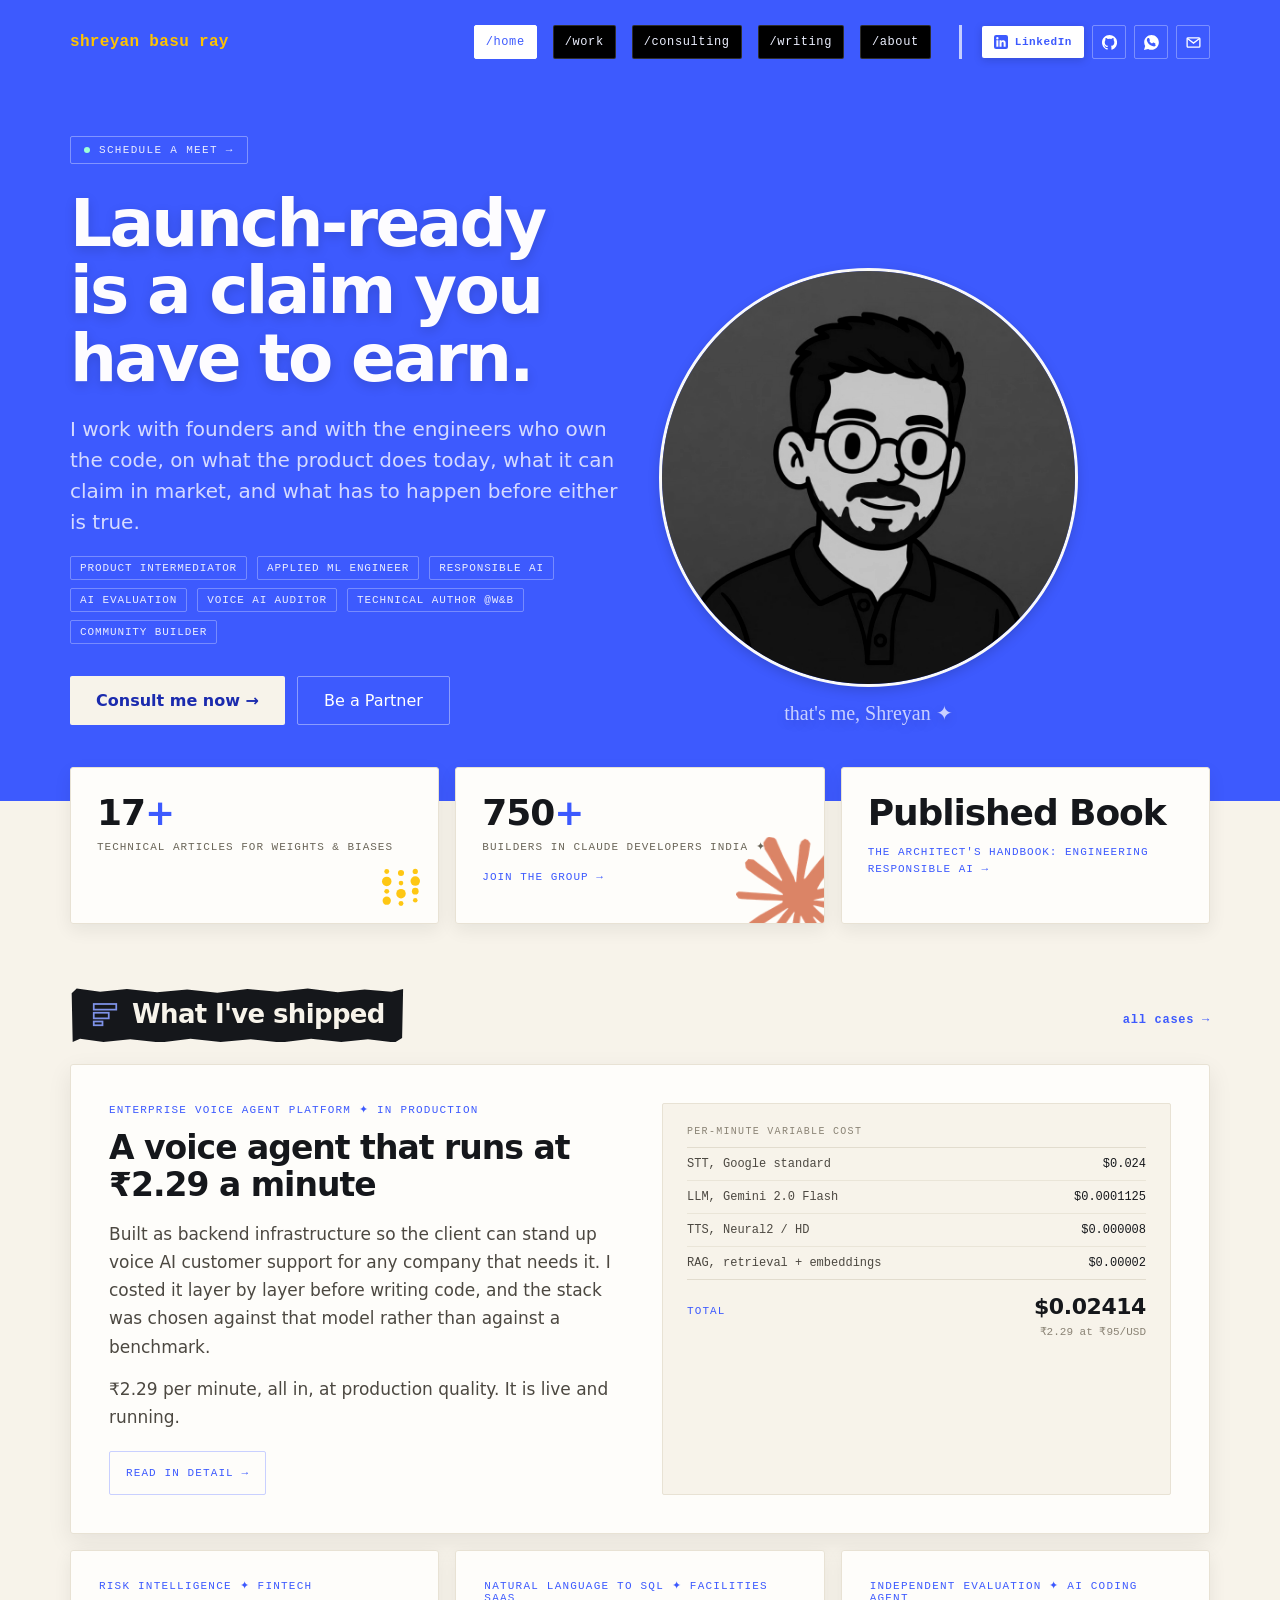
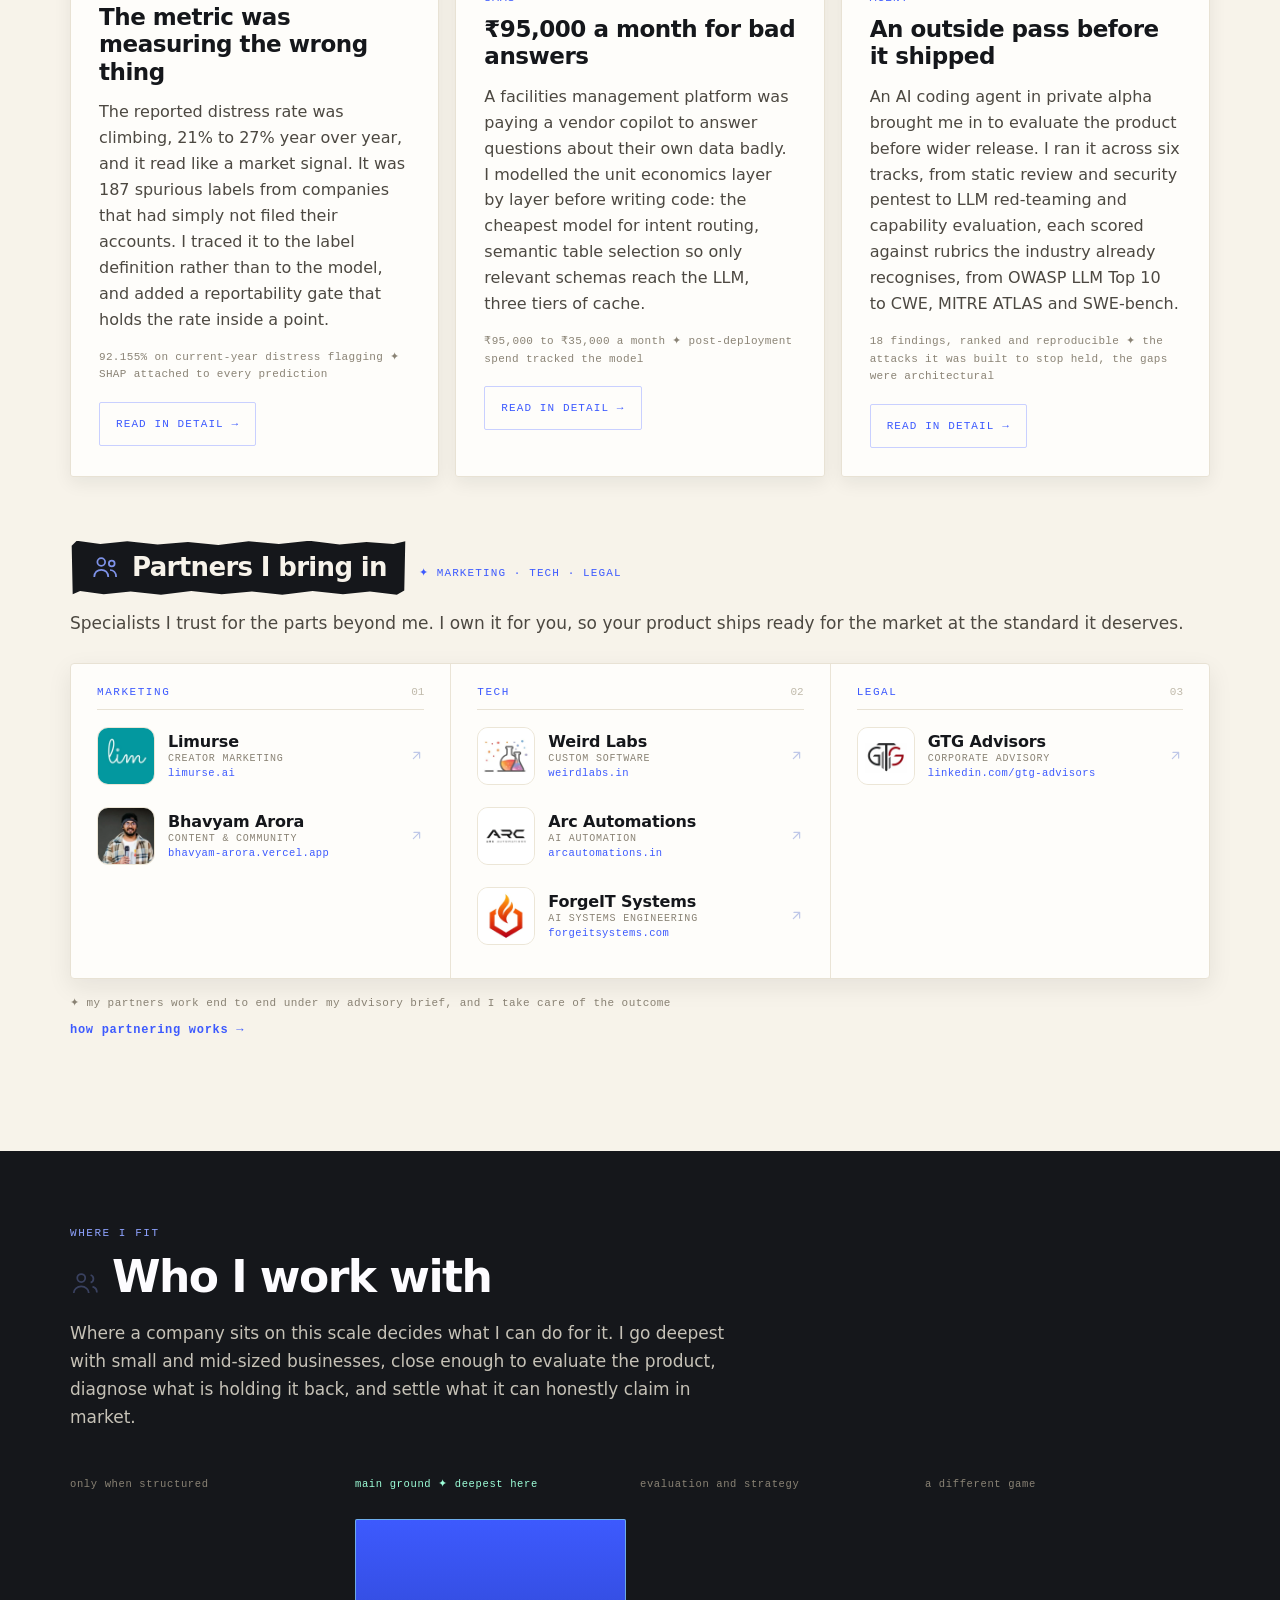
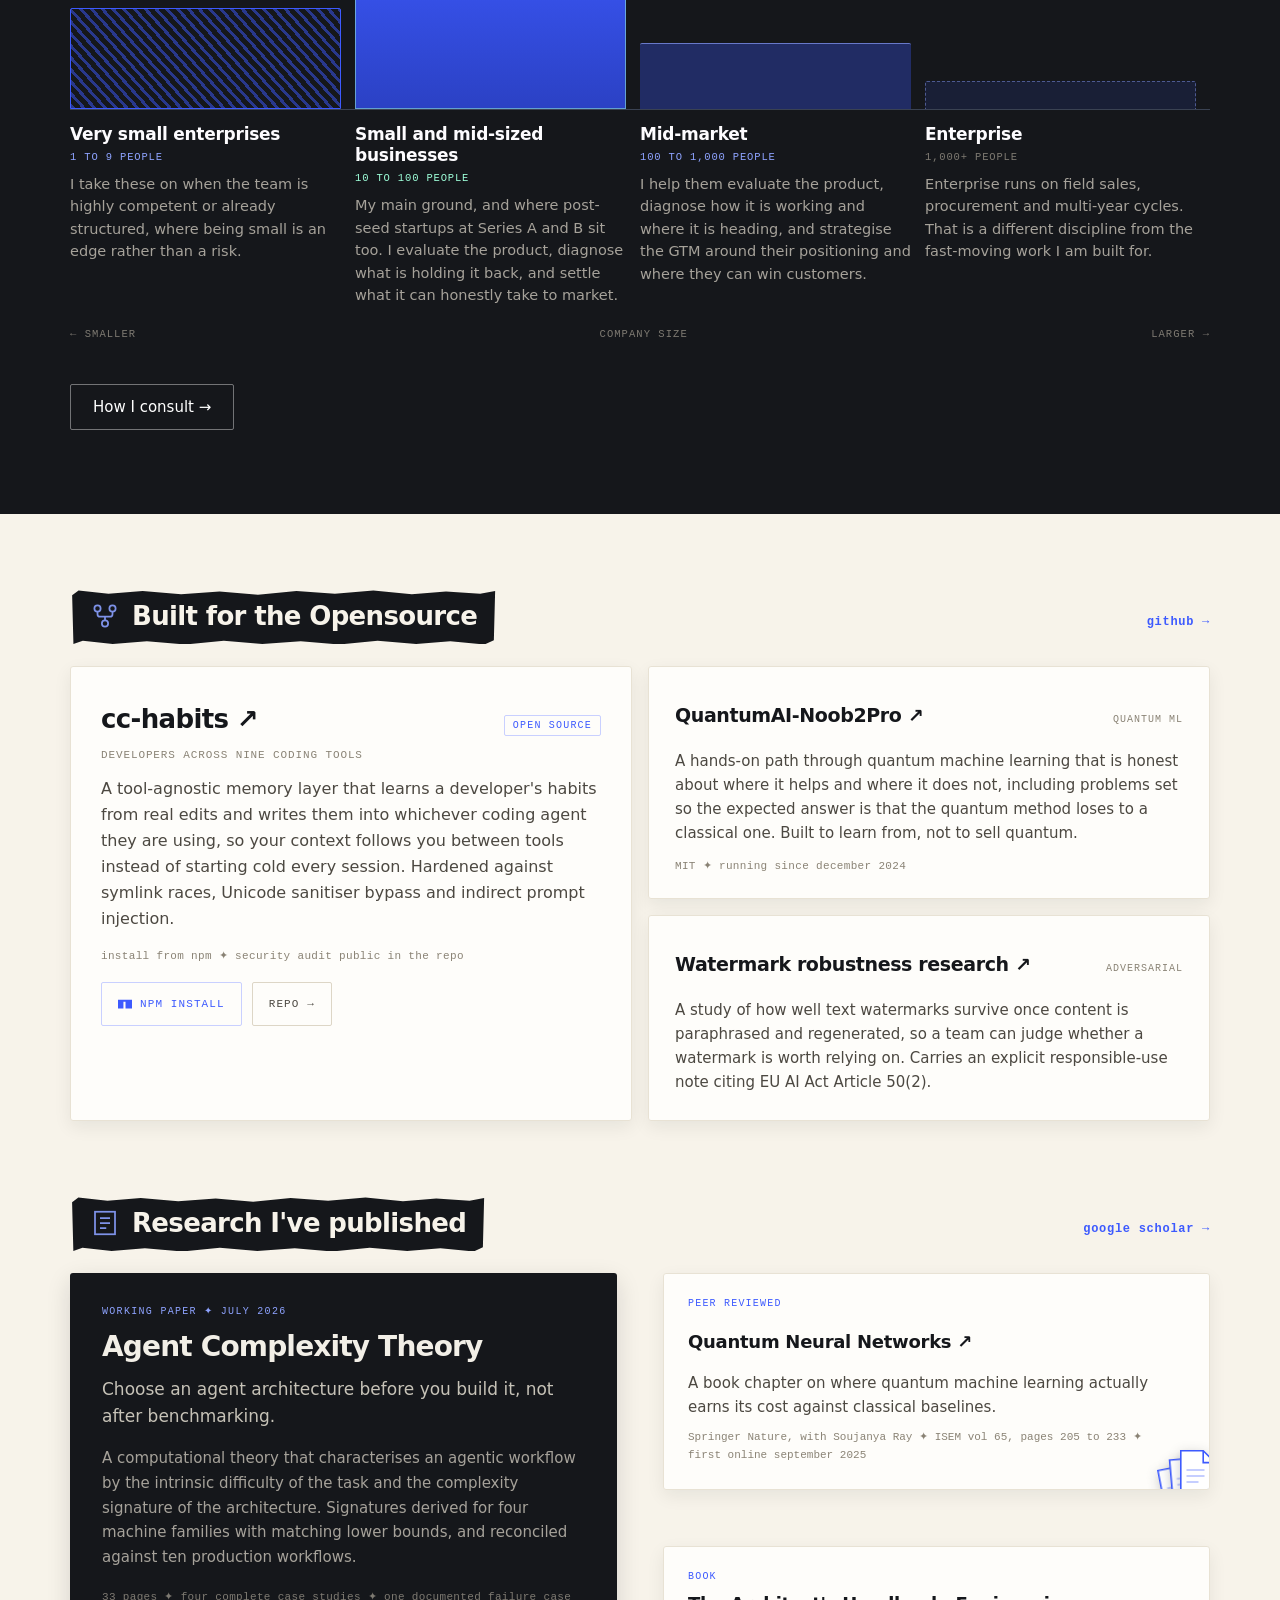
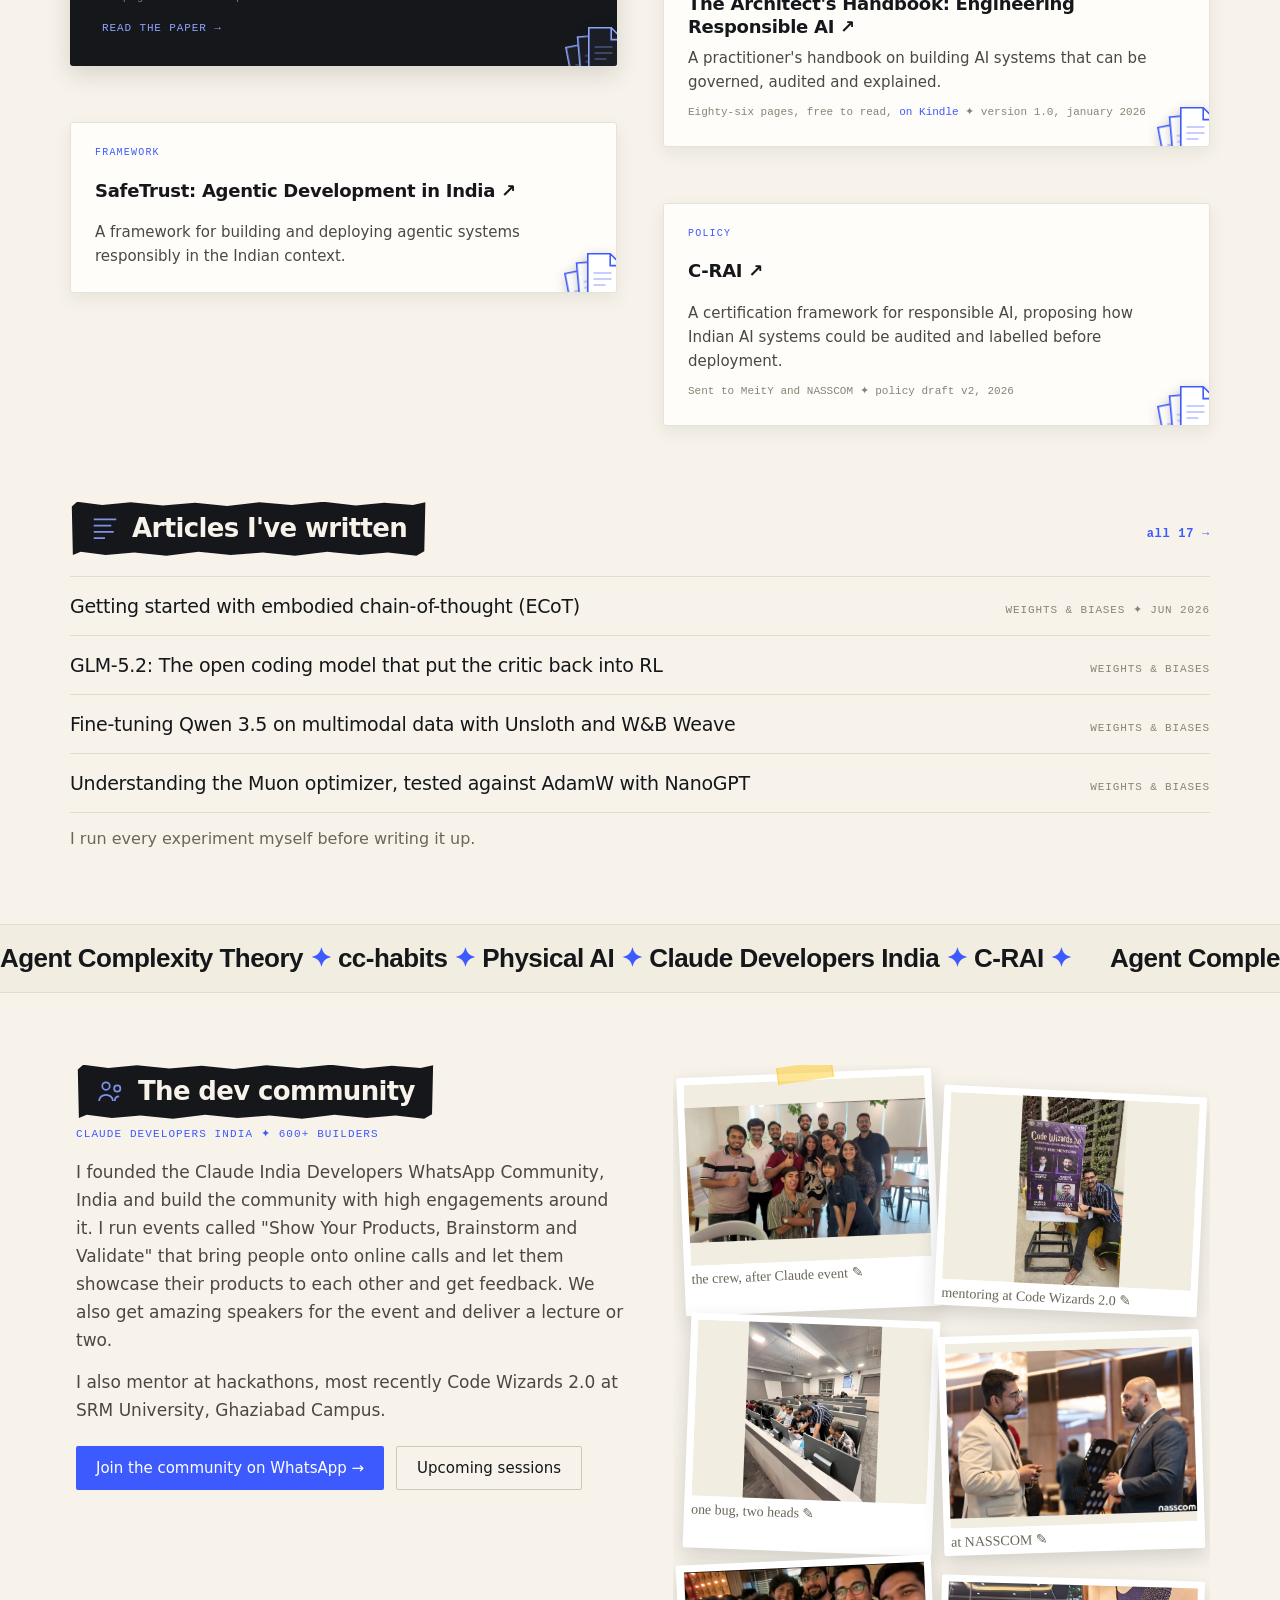
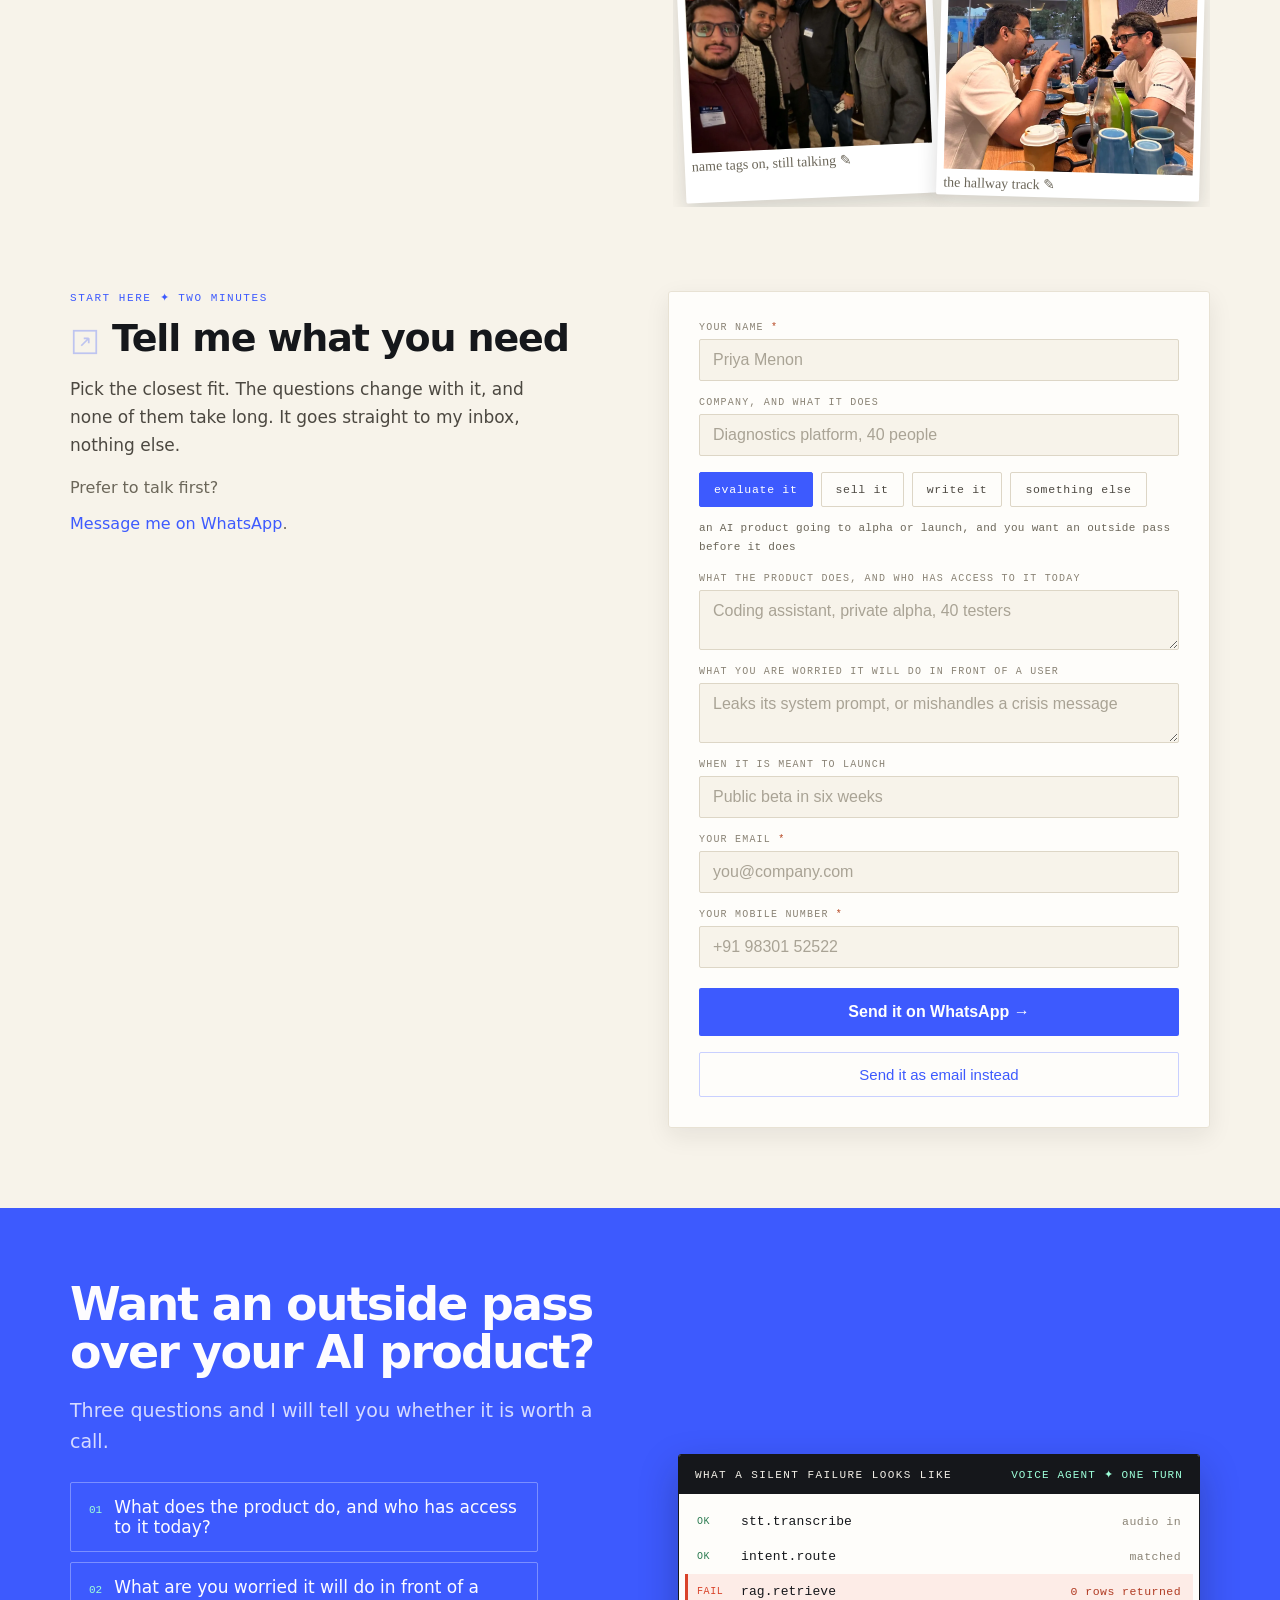
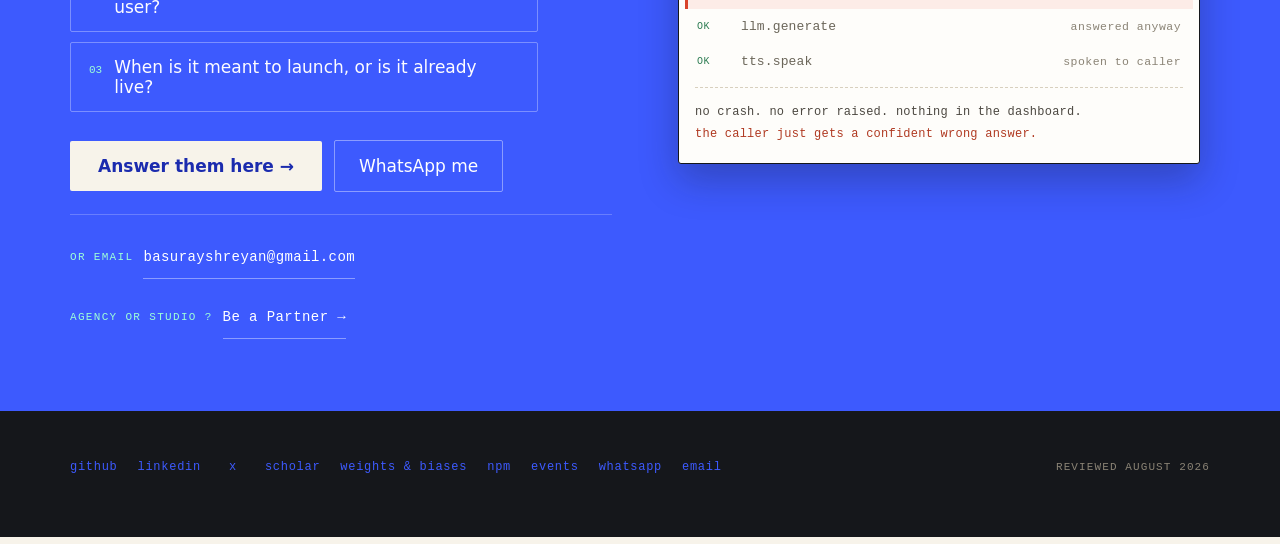
==== commit 98734d60: "Add a W&B mark to the technical-articles stats card Place the Weights & Biases dot-grid, rebuilt as " ====
--- a/index.html
+++ b/index.html
@@ -215,9 +215,10 @@
 <!-- ============ STATS ============ -->
 <div style="max-width:1140px;margin:0 auto;padding:0 clamp(20px,5vw,48px);">
   <div style="display:grid;grid-template-columns:repeat(auto-fit,minmax(240px,1fr));gap:16px;margin-top:-34px;">
-    <div style="animation:fadeUp .85s cubic-bezier(.22,.7,.2,1) both;background:#FEFDFA;border:1px solid #E8E2D4;border-radius:3px;padding:24px 26px;box-shadow:0 6px 18px rgba(21,23,27,.07);transition:transform .18s ease,box-shadow .18s ease;" class="hv6">
-      <div style="font-size:36px;font-weight:600;letter-spacing:-.03em;">17<span style="color:#3D5AFE;">+</span></div>
-      <div style="font-family:'JetBrains Mono',monospace;font-size:11px;text-transform:uppercase;letter-spacing:.09em;color:#6B6659;margin-top:6px;line-height:1.5;">technical articles for weights &amp; biases</div>
+    <div style="animation:fadeUp .85s cubic-bezier(.22,.7,.2,1) both;position:relative;overflow:hidden;background:#FEFDFA;border:1px solid #E8E2D4;border-radius:3px;padding:24px 26px;box-shadow:0 6px 18px rgba(21,23,27,.07);transition:transform .18s ease,box-shadow .18s ease;" class="hv6">
+      <div style="position:relative;z-index:1;font-size:36px;font-weight:600;letter-spacing:-.03em;">17<span style="color:#3D5AFE;">+</span></div>
+      <div style="position:relative;z-index:1;font-family:'JetBrains Mono',monospace;font-size:11px;text-transform:uppercase;letter-spacing:.09em;color:#6B6659;margin-top:6px;line-height:1.5;">technical articles for weights &amp; biases</div>
+      <svg width="46" height="46" viewBox="0 0 300 300" fill="#FFC300" aria-hidden="true" focusable="false" style="position:absolute;right:14px;bottom:12px;width:46px;height:46px;opacity:.92;z-index:0;pointer-events:none;"><circle cx="57" cy="42" r="16"/><circle cx="57" cy="107" r="31"/><circle cx="57" cy="172" r="16"/><circle cx="57" cy="233" r="27"/><circle cx="150" cy="52" r="20"/><circle cx="150" cy="118" r="15"/><circle cx="150" cy="187" r="31"/><circle cx="150" cy="251" r="16"/><circle cx="243" cy="42" r="17"/><circle cx="243" cy="105" r="31"/><circle cx="243" cy="171" r="22"/><circle cx="243" cy="230" r="15"/></svg>
     </div>
     <div style="animation:fadeUp .85s cubic-bezier(.22,.7,.2,1) both;position:relative;overflow:hidden;background:#FEFDFA;border:1px solid #E8E2D4;border-radius:3px;padding:24px 26px;box-shadow:0 6px 18px rgba(21,23,27,.07);transition:transform .18s ease,box-shadow .18s ease;" class="hv6">
       <div style="position:relative;z-index:1;font-size:36px;font-weight:600;letter-spacing:-.03em;">750<span style="color:#3D5AFE;">+</span></div>
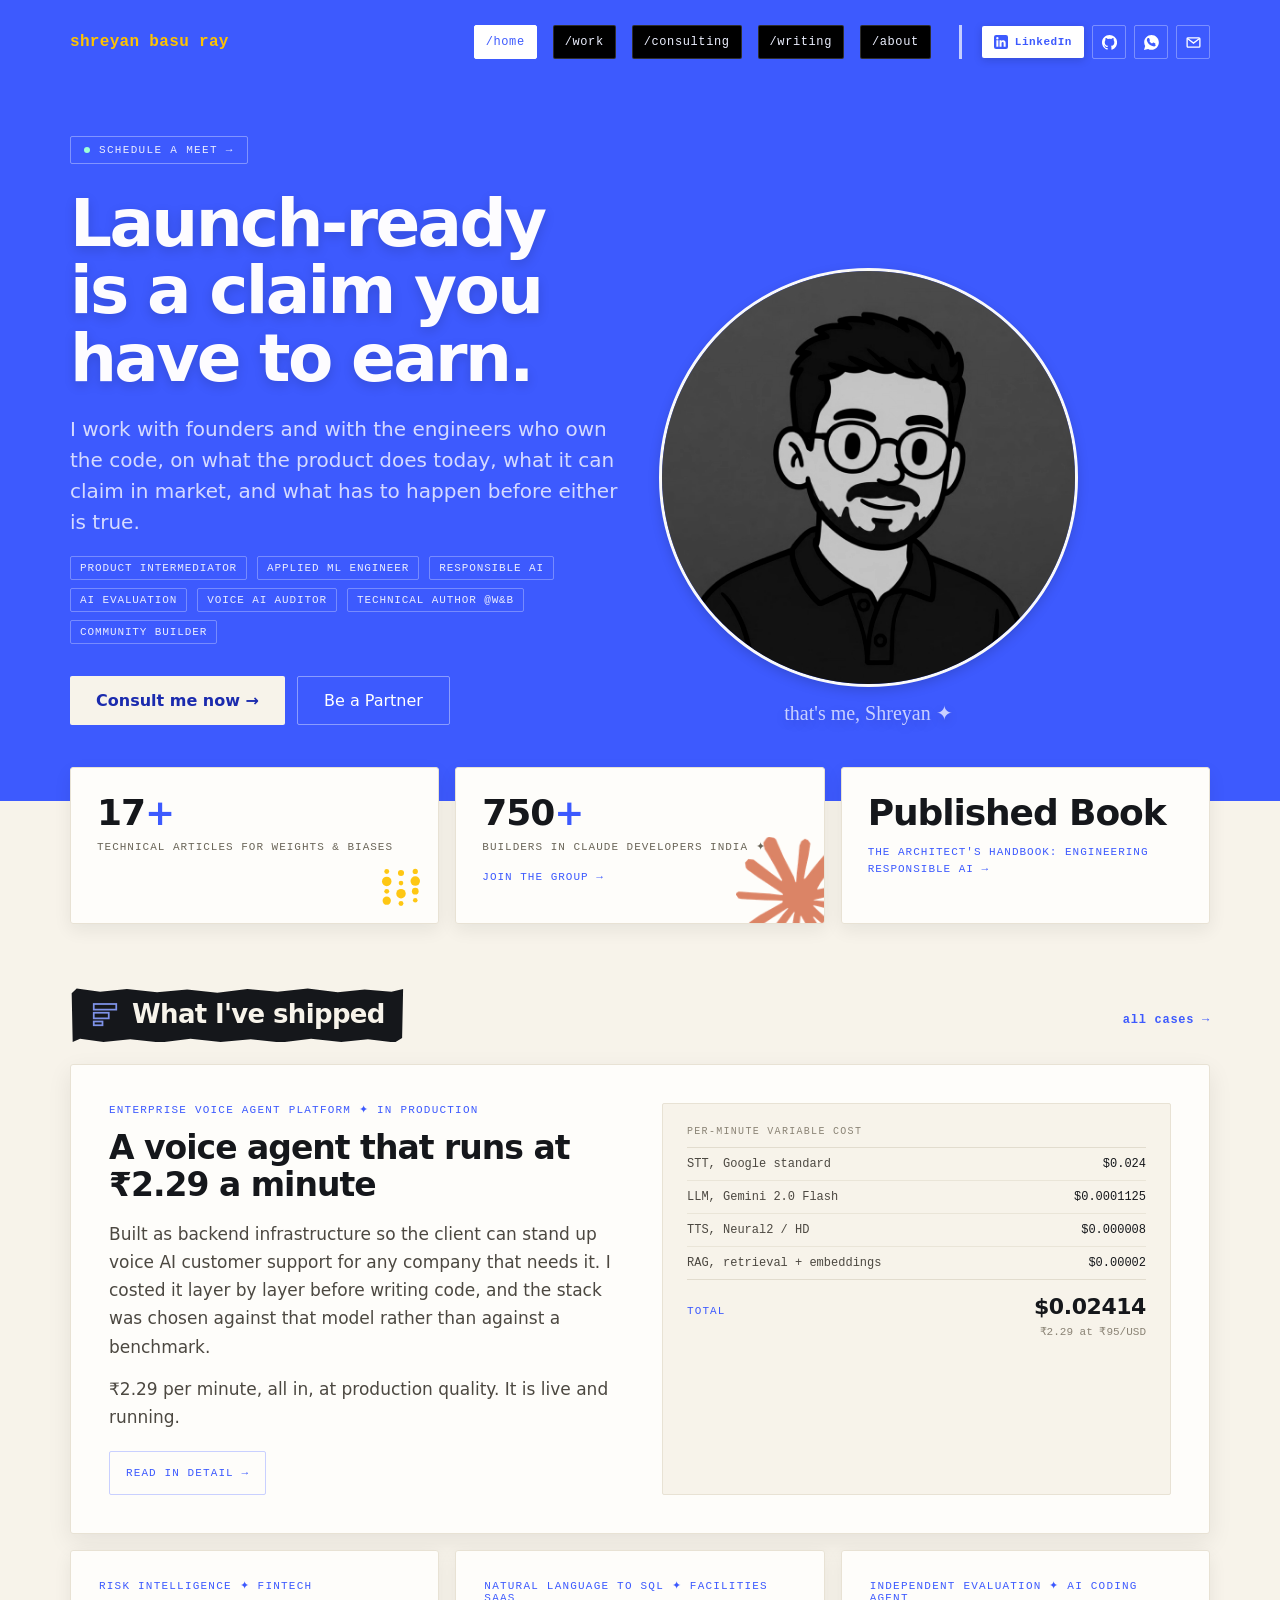
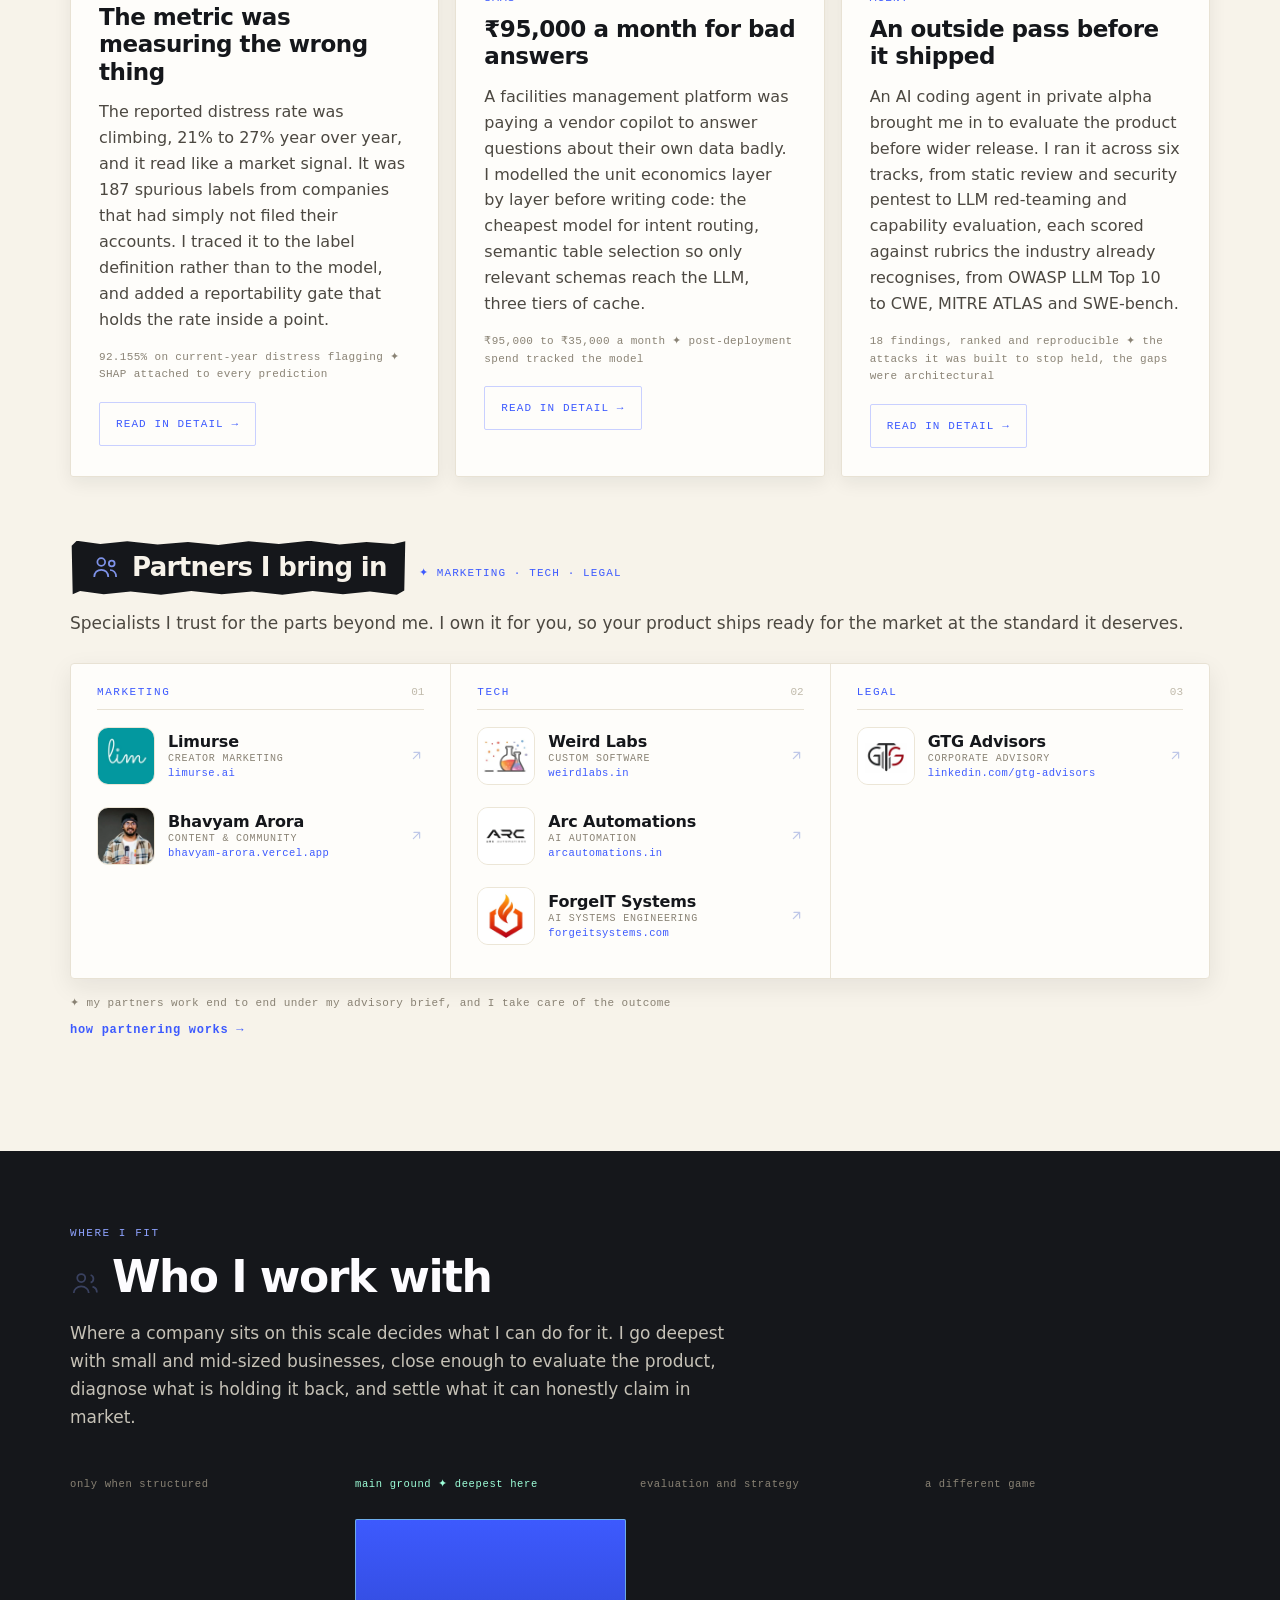
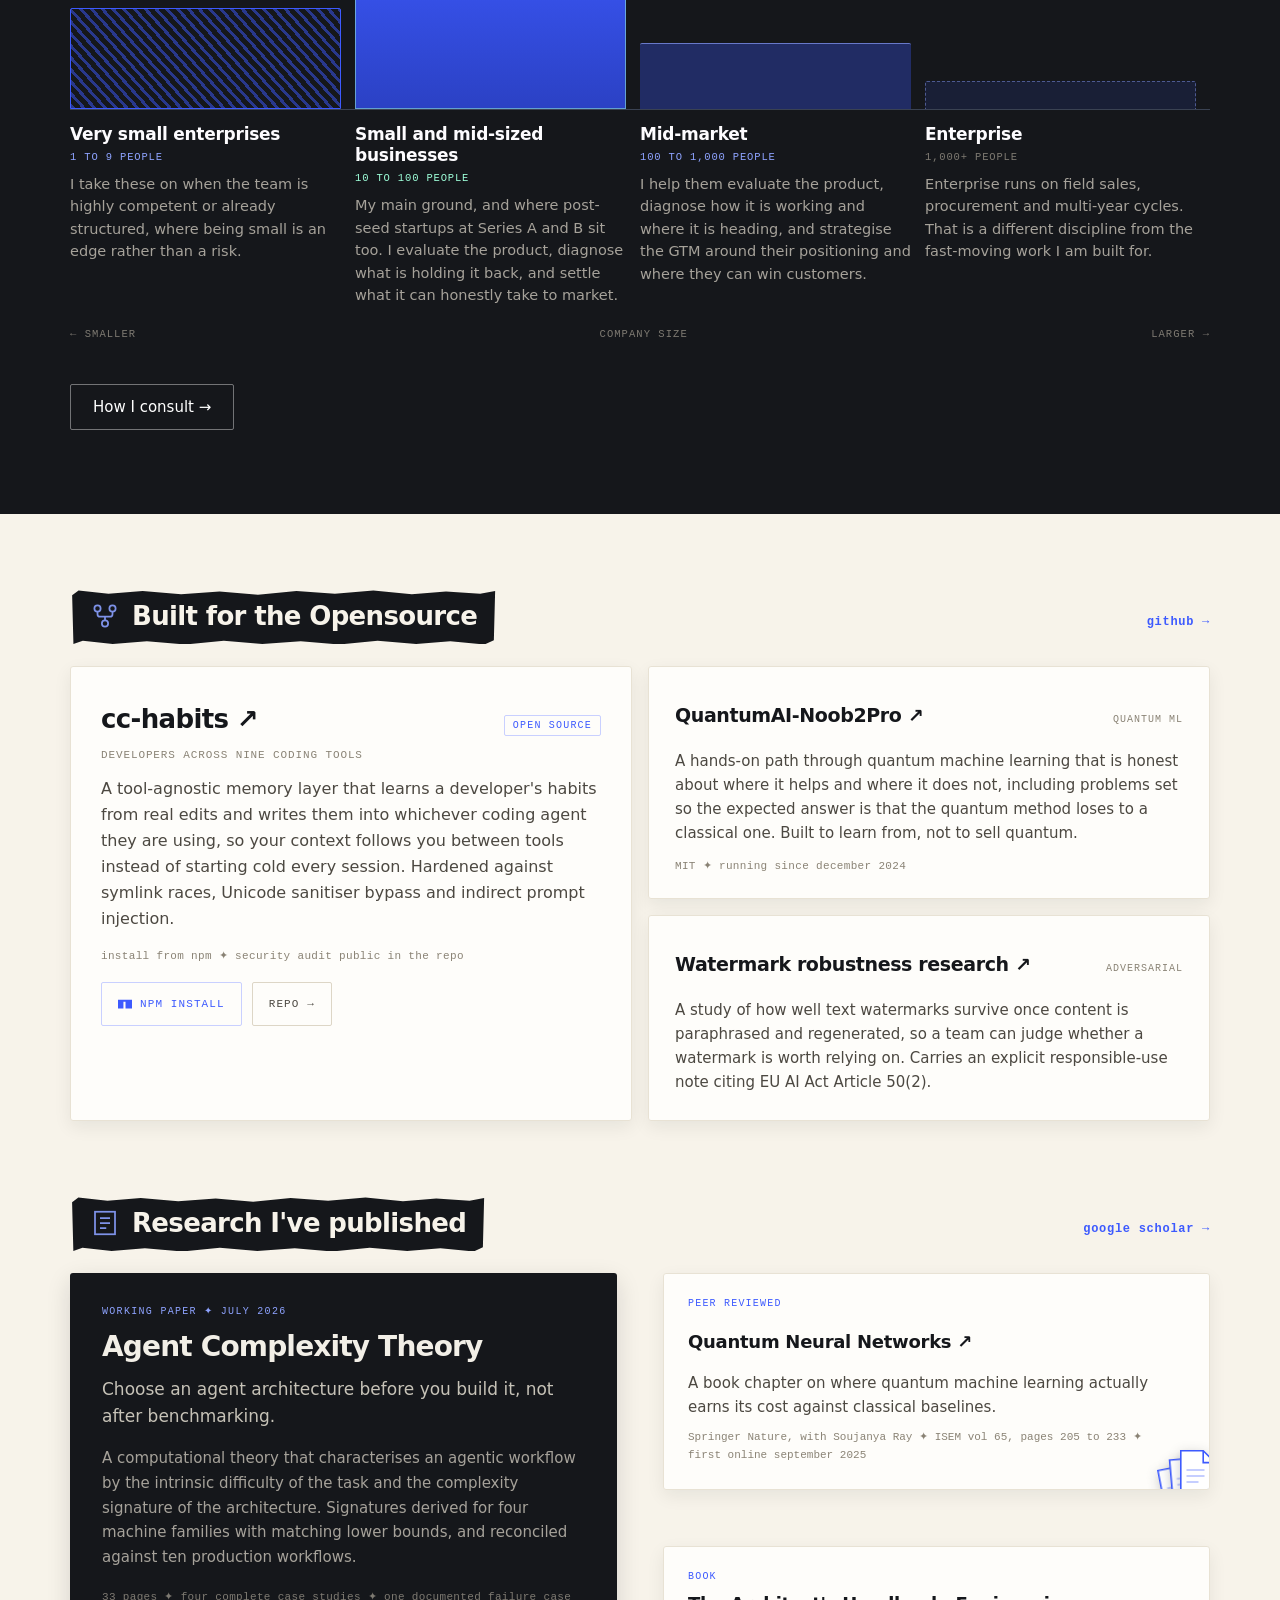
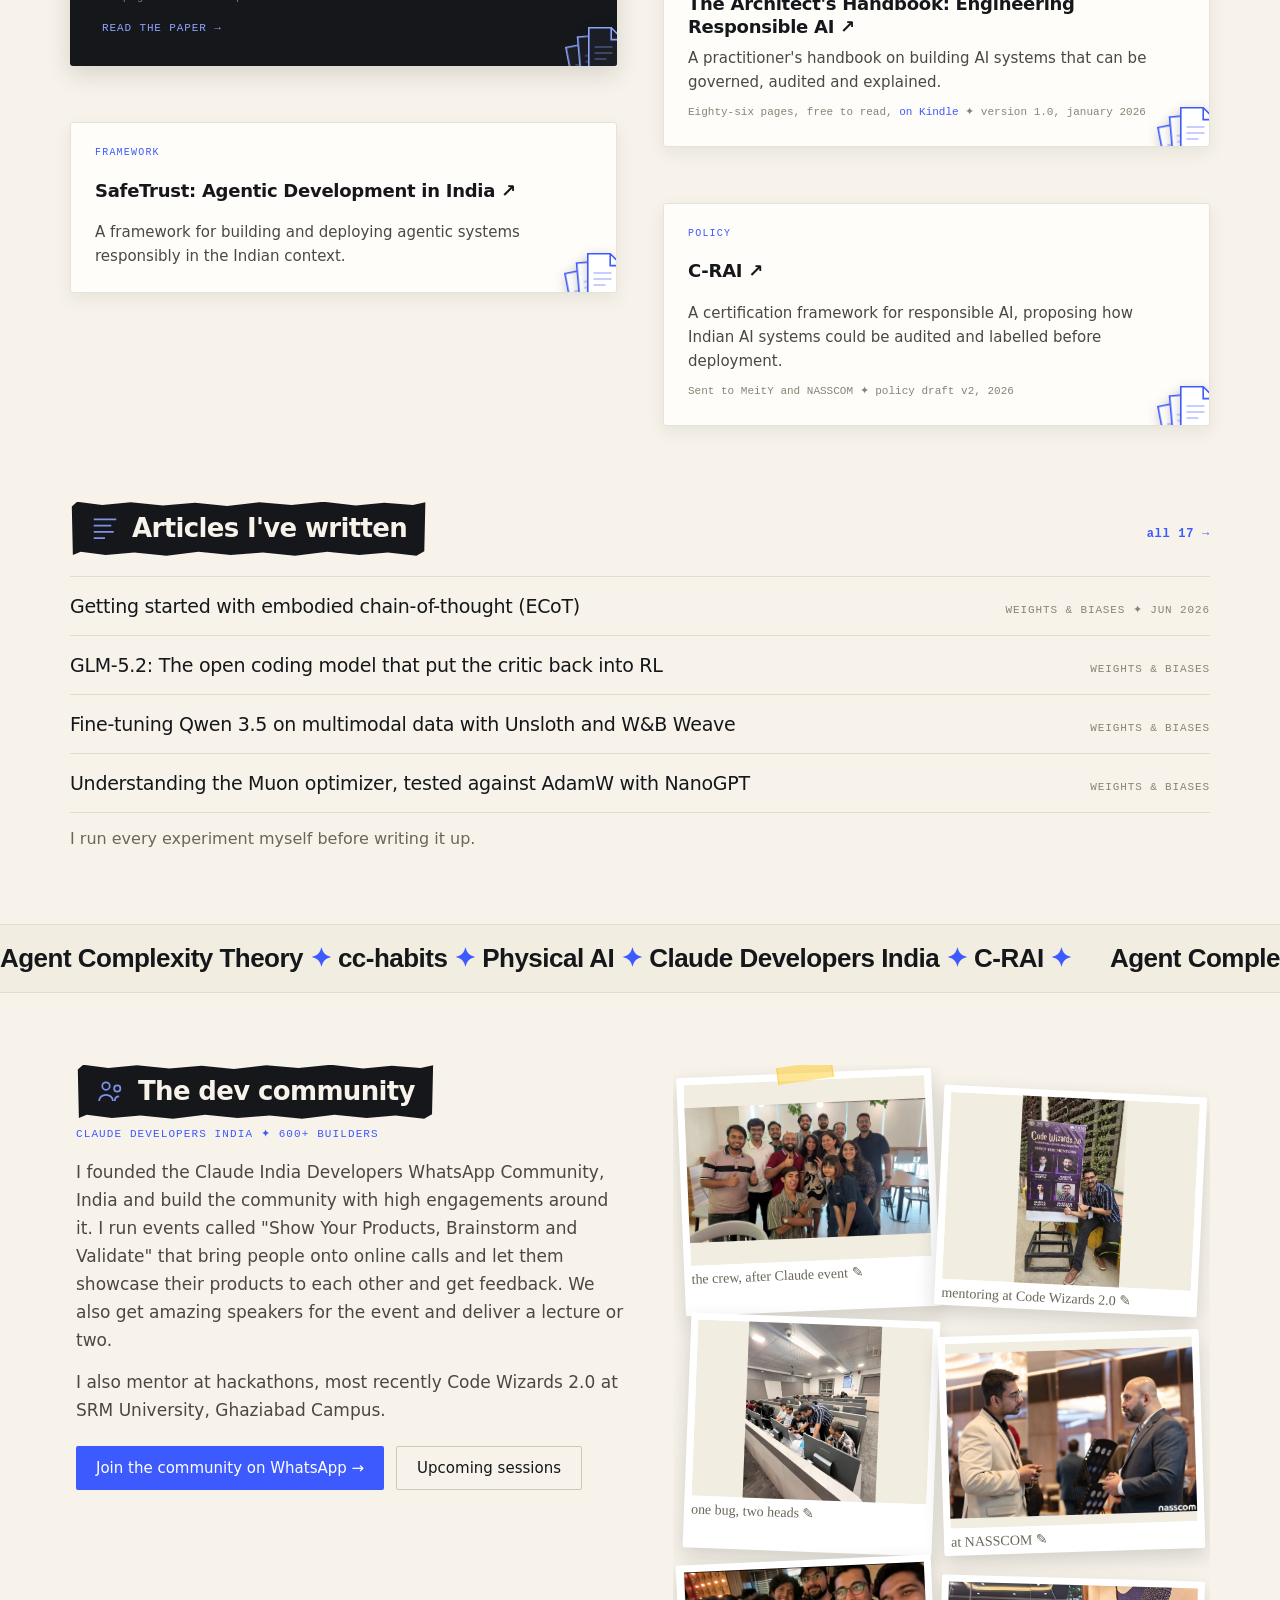
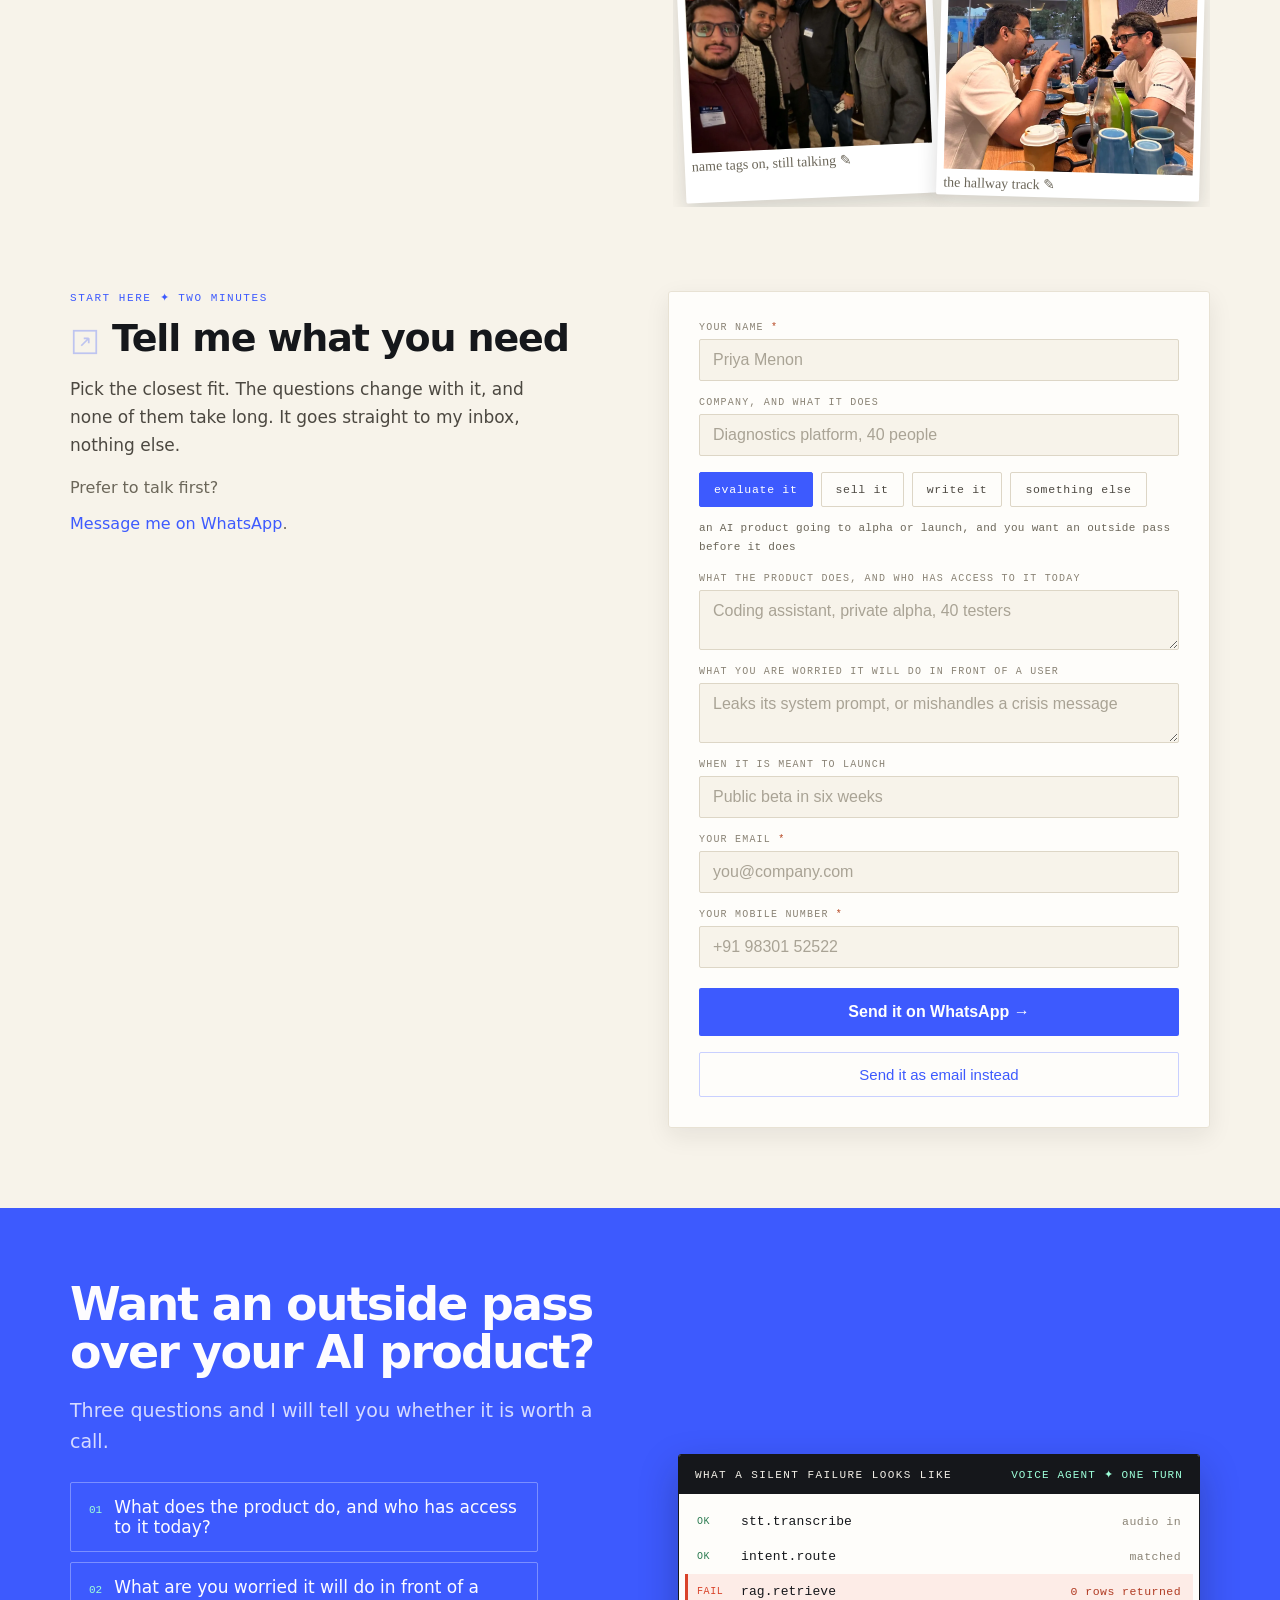
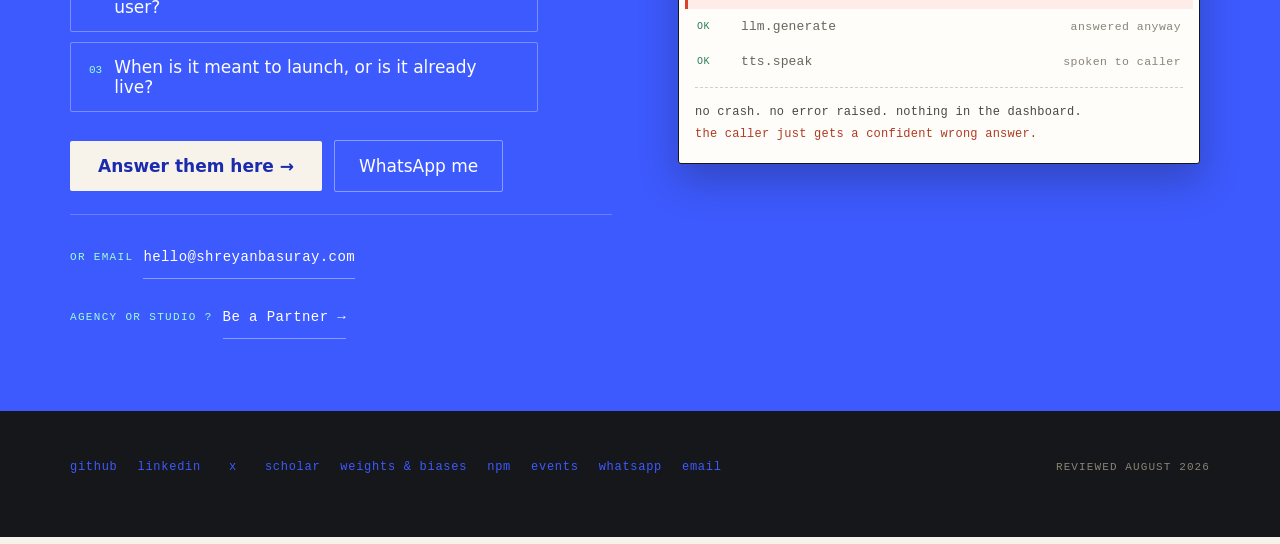
==== commit 9b17b7a2: "Switch the public contact to the branded hello@ mailbox Replace basurayshreyan@gmail.com with hello@" ====
--- a/index.html
+++ b/index.html
@@ -120,7 +120,7 @@
   }
   @media(prefers-reduced-motion:reduce){.esc-bar{animation:none}}
 </style>
-<script type="application/ld+json">{"@context":"https://schema.org","@graph":[{"@type":"Person","@id":"https://shreyanbasuray.com/#person","name":"Shreyan Basu Ray","alternateName":["Shreyan Basu","Shreyan Ray","shreyanbasuray"],"givenName":"Shreyan","familyName":"Basu Ray","url":"https://shreyanbasuray.com/","mainEntityOfPage":"https://shreyanbasuray.com/","image":"https://shreyanbasuray.com/assets/portrait-real.jpg","jobTitle":["Applied Machine Learning Engineer","AI Product Advisor","Responsible AI Consultant","Voice AI Auditor"],"email":"mailto:basurayshreyan@gmail.com","description":"Advises founders and product teams on the path from AI product build to commercial launch: independent evaluation and red-team work on AI products, responsible AI readiness, and go-to-market strategy grounded in what the product can honestly claim.","address":{"@type":"PostalAddress","addressCountry":"IN"},"knowsAbout":["Machine learning engineering","Production AI systems","Large language models","AI agents","LLM evaluation","LLM observability","MLOps","Responsible AI","AI governance","Quantum machine learning","Retrieval-augmented generation","Natural language to SQL","Cost modelling for AI systems","AI red teaming","Adversarial testing of LLM applications","Prompt injection","Jailbreak resistance testing","AI assurance","AI product positioning","Go-to-market strategy for AI products","OWASP Top 10 for LLM Applications","MITRE ATLAS","NIST AI Risk Management Framework","ISO/IEC 42001","DPDP Act 2023","Voice AI agents","Voice agent evaluation","Conversational AI diagnostics","Telephony and speech audio analysis"],"sameAs":["https://github.com/Shreyan1","https://www.linkedin.com/in/shreyanbasuray","https://x.com/theengineerboy1","https://orcid.org/0000-0002-2641-8048","https://scholar.google.com/citations?user=vih7SfEAAAAJ&hl=en","https://wandb.ai/basurayshreyan","https://www.npmjs.com/~shreyanbr","https://huggingface.co/shreyanbr","https://www.mathworks.com/matlabcentral/profile/authors/23980008","https://pypi.org/user/shreyanbr/"]},{"@type":"WebSite","@id":"https://shreyanbasuray.com/#website","url":"https://shreyanbasuray.com/","name":"Shreyan Basu Ray","description":"I advise founders and product teams on the path from AI product build to commercial launch: independent evaluation and red-team work on AI products, responsible AI readiness, and go-to-market grounded in what the product can honestly claim.","inLanguage":"en","publisher":{"@id":"https://shreyanbasuray.com/#person"}},{"@type":"ProfilePage","@id":"https://shreyanbasuray.com/#page","url":"https://shreyanbasuray.com/","name":"Shreyan Basu Ray | Voice AI Auditor & AI Product Advisor","description":"I advise founders and product teams on the path from AI product build to commercial launch: independent evaluation and red-team work on AI products, responsible AI readiness, and go-to-market grounded in what the product can honestly claim.","isPartOf":{"@id":"https://shreyanbasuray.com/#website"},"about":{"@id":"https://shreyanbasuray.com/#person"},"mainEntity":{"@id":"https://shreyanbasuray.com/#person"},"inLanguage":"en"}]}</script>
+<script type="application/ld+json">{"@context":"https://schema.org","@graph":[{"@type":"Person","@id":"https://shreyanbasuray.com/#person","name":"Shreyan Basu Ray","alternateName":["Shreyan Basu","Shreyan Ray","shreyanbasuray"],"givenName":"Shreyan","familyName":"Basu Ray","url":"https://shreyanbasuray.com/","mainEntityOfPage":"https://shreyanbasuray.com/","image":"https://shreyanbasuray.com/assets/portrait-real.jpg","jobTitle":["Applied Machine Learning Engineer","AI Product Advisor","Responsible AI Consultant","Voice AI Auditor"],"email":"mailto:hello@shreyanbasuray.com","description":"Advises founders and product teams on the path from AI product build to commercial launch: independent evaluation and red-team work on AI products, responsible AI readiness, and go-to-market strategy grounded in what the product can honestly claim.","address":{"@type":"PostalAddress","addressCountry":"IN"},"knowsAbout":["Machine learning engineering","Production AI systems","Large language models","AI agents","LLM evaluation","LLM observability","MLOps","Responsible AI","AI governance","Quantum machine learning","Retrieval-augmented generation","Natural language to SQL","Cost modelling for AI systems","AI red teaming","Adversarial testing of LLM applications","Prompt injection","Jailbreak resistance testing","AI assurance","AI product positioning","Go-to-market strategy for AI products","OWASP Top 10 for LLM Applications","MITRE ATLAS","NIST AI Risk Management Framework","ISO/IEC 42001","DPDP Act 2023","Voice AI agents","Voice agent evaluation","Conversational AI diagnostics","Telephony and speech audio analysis"],"sameAs":["https://github.com/Shreyan1","https://www.linkedin.com/in/shreyanbasuray","https://x.com/theengineerboy1","https://orcid.org/0000-0002-2641-8048","https://scholar.google.com/citations?user=vih7SfEAAAAJ&hl=en","https://wandb.ai/basurayshreyan","https://www.npmjs.com/~shreyanbr","https://huggingface.co/shreyanbr","https://www.mathworks.com/matlabcentral/profile/authors/23980008","https://pypi.org/user/shreyanbr/"]},{"@type":"WebSite","@id":"https://shreyanbasuray.com/#website","url":"https://shreyanbasuray.com/","name":"Shreyan Basu Ray","description":"I advise founders and product teams on the path from AI product build to commercial launch: independent evaluation and red-team work on AI products, responsible AI readiness, and go-to-market grounded in what the product can honestly claim.","inLanguage":"en","publisher":{"@id":"https://shreyanbasuray.com/#person"}},{"@type":"ProfilePage","@id":"https://shreyanbasuray.com/#page","url":"https://shreyanbasuray.com/","name":"Shreyan Basu Ray | Voice AI Auditor & AI Product Advisor","description":"I advise founders and product teams on the path from AI product build to commercial launch: independent evaluation and red-team work on AI products, responsible AI readiness, and go-to-market grounded in what the product can honestly claim.","isPartOf":{"@id":"https://shreyanbasuray.com/#website"},"about":{"@id":"https://shreyanbasuray.com/#person"},"mainEntity":{"@id":"https://shreyanbasuray.com/#person"},"inLanguage":"en"}]}</script>
 </head>
 <body>
 <div style="background:#F7F3EA;color:#15171B;font-family:Outfit,system-ui,sans-serif;overflow-x:clip;">
@@ -148,7 +148,7 @@
         <a href="https://api.whatsapp.com/send/?phone=919830152522&amp;text=Hey%20Shreyan!%20I%20reached%20out%20from%20your%20website.&amp;type=phone_number&amp;app_absent=0" class="hit hv2" aria-label="WhatsApp" style="display:flex;align-items:center;justify-content:center;width:32px;height:32px;border:1px solid rgba(255,255,255,.32);border-radius:2px;color:#FFFFFF;" target="_blank" rel="noopener noreferrer">
           <svg width="15" height="15" viewBox="0 0 16 16" fill="currentColor" aria-hidden="true"><path d="M8.02 0C3.7 0 .2 3.5.2 7.82c0 1.38.36 2.72 1.04 3.9L0 16l4.4-1.16a7.8 7.8 0 0 0 3.62.9c4.32 0 7.82-3.5 7.82-7.82S12.34 0 8.02 0zm4.6 11.06c-.2.55-1.16 1.06-1.6 1.1-.44.05-.86.22-2.9-.6-2.46-.99-4-3.5-4.12-3.66-.12-.16-.98-1.3-.98-2.48 0-1.18.62-1.76.84-2 .22-.24.48-.3.64-.3h.46c.15 0 .35-.06.54.4l.75 1.8c.06.13.1.28.01.45l-.28.42c-.09.12-.19.25-.08.44.11.19.5.82 1.07 1.33.73.65 1.35.86 1.54.95.19.1.3.08.42-.05l.6-.7c.15-.19.28-.14.47-.07l1.7.8c.19.09.32.13.37.21.05.08.05.48-.15 1.03z"></path></svg>
         </a>
-        <a href="mailto:basurayshreyan@gmail.com" class="hit hv2" aria-label="Email" style="display:flex;align-items:center;justify-content:center;width:32px;height:32px;border:1px solid rgba(255,255,255,.32);border-radius:2px;color:#FFFFFF;">
+        <a href="mailto:hello@shreyanbasuray.com" class="hit hv2" aria-label="Email" style="display:flex;align-items:center;justify-content:center;width:32px;height:32px;border:1px solid rgba(255,255,255,.32);border-radius:2px;color:#FFFFFF;">
           <svg width="15" height="15" viewBox="0 0 16 16" fill="none" stroke="currentColor" stroke-width="1.4" aria-hidden="true"><rect x="1.2" y="3" width="13.6" height="10" rx="1"></rect><path d="M1.6 3.8 8 8.6l6.4-4.8"></path></svg>
         </a>
       </div>
@@ -169,7 +169,7 @@
           <a href="https://www.linkedin.com/in/shreyanbasuray" class="hvli" aria-label="Connect on LinkedIn" style="display:inline-flex;align-items:center;gap:9px;height:44px;padding:0 18px;border-radius:2px;background:#FFFFFF;color:#3D5AFE;font-family:'JetBrains Mono',monospace;font-size:13px;letter-spacing:.05em;font-weight:700;white-space:nowrap;" target="_blank" rel="noopener noreferrer"><svg width="17" height="17" viewBox="0 0 16 16" fill="currentColor" aria-hidden="true"><path d="M13.6 0H2.4A2.4 2.4 0 0 0 0 2.4v11.2A2.4 2.4 0 0 0 2.4 16h11.2a2.4 2.4 0 0 0 2.4-2.4V2.4A2.4 2.4 0 0 0 13.6 0zM5 13.3H2.7V6.1H5v7.2zM3.85 5.1a1.34 1.34 0 1 1 0-2.68 1.34 1.34 0 0 1 0 2.68zM13.3 13.3H11V9.5c0-.9-.32-1.52-1.13-1.52-.62 0-.99.42-1.15.82-.06.15-.08.35-.08.55v3.95H6.35s.03-6.4 0-7.2h2.29v1.02c.3-.47.85-1.14 2.06-1.14 1.5 0 2.6.98 2.6 3.08v4.24z"></path></svg>LinkedIn</a>
         <a href="https://github.com/Shreyan1" aria-label="GitHub" style="display:flex;align-items:center;justify-content:center;width:44px;height:44px;border:1px solid rgba(255,255,255,.35);border-radius:2px;color:#FFFFFF;"><svg width="17" height="17" viewBox="0 0 16 16" fill="currentColor" aria-hidden="true"><path d="M8 0C3.58 0 0 3.58 0 8c0 3.54 2.29 6.53 5.47 7.59.4.07.55-.17.55-.38v-1.34c-2.23.49-2.7-1.07-2.7-1.07-.36-.93-.89-1.18-.89-1.18-.73-.5.05-.49.05-.49.81.06 1.23.83 1.23.83.72 1.23 1.88.87 2.34.67.07-.52.28-.87.51-1.07-1.78-.2-3.64-.89-3.64-3.95 0-.87.31-1.59.83-2.15-.08-.2-.36-1.02.08-2.12 0 0 .67-.21 2.2.82a7.6 7.6 0 0 1 4 0c1.53-1.03 2.2-.82 2.2-.82.44 1.1.16 1.92.08 2.12.52.56.83 1.28.83 2.15 0 3.07-1.87 3.75-3.65 3.95.29.25.54.73.54 1.48v2.19c0 .21.15.46.55.38A8 8 0 0 0 8 0z"></path></svg></a>
           <a href="https://api.whatsapp.com/send/?phone=919830152522&amp;text=Hey%20Shreyan!%20I%20reached%20out%20from%20your%20website.&amp;type=phone_number&amp;app_absent=0" aria-label="WhatsApp" style="display:flex;align-items:center;justify-content:center;width:44px;height:44px;border:1px solid rgba(255,255,255,.35);border-radius:2px;color:#FFFFFF;"><svg width="17" height="17" viewBox="0 0 16 16" fill="currentColor" aria-hidden="true"><path d="M8.02 0C3.7 0 .2 3.5.2 7.82c0 1.38.36 2.72 1.04 3.9L0 16l4.4-1.16a7.8 7.8 0 0 0 3.62.9c4.32 0 7.82-3.5 7.82-7.82S12.34 0 8.02 0zm4.6 11.06c-.2.55-1.16 1.06-1.6 1.1-.44.05-.86.22-2.9-.6-2.46-.99-4-3.5-4.12-3.66-.12-.16-.98-1.3-.98-2.48 0-1.18.62-1.76.84-2 .22-.24.48-.3.64-.3h.46c.15 0 .35-.06.54.4l.75 1.8c.06.13.1.28.01.45l-.28.42c-.09.12-.19.25-.08.44.11.19.5.82 1.07 1.33.73.65 1.35.86 1.54.95.19.1.3.08.42-.05l.6-.7c.15-.19.28-.14.47-.07l1.7.8c.19.09.32.13.37.21.05.08.05.48-.15 1.03z"></path></svg></a>
-          <a href="mailto:basurayshreyan@gmail.com" aria-label="Email" style="display:flex;align-items:center;justify-content:center;width:44px;height:44px;border:1px solid rgba(255,255,255,.35);border-radius:2px;color:#FFFFFF;"><svg width="17" height="17" viewBox="0 0 16 16" fill="none" stroke="currentColor" stroke-width="1.4" aria-hidden="true"><rect x="1.2" y="3" width="13.6" height="10" rx="1"></rect><path d="M1.6 3.8 8 8.6l6.4-4.8"></path></svg></a>
+          <a href="mailto:hello@shreyanbasuray.com" aria-label="Email" style="display:flex;align-items:center;justify-content:center;width:44px;height:44px;border:1px solid rgba(255,255,255,.35);border-radius:2px;color:#FFFFFF;"><svg width="17" height="17" viewBox="0 0 16 16" fill="none" stroke="currentColor" stroke-width="1.4" aria-hidden="true"><rect x="1.2" y="3" width="13.6" height="10" rx="1"></rect><path d="M1.6 3.8 8 8.6l6.4-4.8"></path></svg></a>
         </div>
       </div>
     </div>
@@ -740,7 +740,7 @@
       <button type="button" onclick="sendBrief()" style="margin-top:4px;background:#3D5AFE;color:#FFFFFF;border:0;padding:15px 22px;font-family:Outfit,sans-serif;font-size:16px;font-weight:600;border-radius:2px;cursor:pointer;" class="hv12">Send it on WhatsApp →</button>
       <button type="button" onclick="sendBriefEmail()" style="background:transparent;color:#3D5AFE;border:1px solid #C9D0FF;padding:13px 22px;font-family:Outfit,sans-serif;font-size:15px;font-weight:500;border-radius:2px;cursor:pointer;" class="hv15">Send it as email instead</button>
       <p id="bf-err" style="margin:0;display:none;font-family:'JetBrains Mono',monospace;font-size:11px;letter-spacing:.04em;color:#B4441F;line-height:1.6;"></p>
-      <p id="bf-fallback" style="margin:0;display:none;font-family:'JetBrains Mono',monospace;font-size:11px;letter-spacing:.04em;color:#6B6659;line-height:1.7;">no mail app opened ? → write to <a href="mailto:basurayshreyan@gmail.com" style="color:#3D5AFE;text-decoration:underline;">basurayshreyan@gmail.com</a> directly. your answers are still in the form above.</p>
+      <p id="bf-fallback" style="margin:0;display:none;font-family:'JetBrains Mono',monospace;font-size:11px;letter-spacing:.04em;color:#6B6659;line-height:1.7;">no mail app opened ? → write to <a href="mailto:hello@shreyanbasuray.com" style="color:#3D5AFE;text-decoration:underline;">hello@shreyanbasuray.com</a> directly. your answers are still in the form above.</p>
     </div>
   </div>
 </div>
@@ -762,7 +762,7 @@
     </div>
     <div style="display:flex;align-items:center;gap:10px;margin-top:22px;padding-top:20px;border-top:1px solid rgba(255,255,255,.22);">
       <span style="font-family:'JetBrains Mono',monospace;font-size:11px;letter-spacing:.12em;text-transform:uppercase;color:#9DFFD9;">or email</span>
-      <a class="taplink hv17" href="mailto:basurayshreyan@gmail.com" style="font-family:'JetBrains Mono',monospace;font-size:14px;letter-spacing:.03em;color:#FFFFFF;border-bottom:1px solid rgba(255,255,255,.4);">basurayshreyan@gmail.com</a>
+      <a class="taplink hv17" href="mailto:hello@shreyanbasuray.com" style="font-family:'JetBrains Mono',monospace;font-size:14px;letter-spacing:.03em;color:#FFFFFF;border-bottom:1px solid rgba(255,255,255,.4);">hello@shreyanbasuray.com</a>
     </div>
     <div style="display:flex;align-items:center;gap:10px;margin-top:16px;">
       <span style="font-family:'JetBrains Mono',monospace;font-size:11px;letter-spacing:.12em;text-transform:uppercase;color:#9DFFD9;">agency or studio ?</span>
@@ -799,7 +799,7 @@
     <a href="https://www.npmjs.com/~shreyanbr" class="flink" target="_blank" rel="noopener noreferrer">npm</a>
     <a href="https://luma.com/user/shreyan" class="flink" target="_blank" rel="noopener noreferrer">events</a>
     <a href="https://api.whatsapp.com/send/?phone=919830152522&amp;text=Hey%20Shreyan!%20I%20reached%20out%20from%20your%20website.&amp;type=phone_number&amp;app_absent=0" class="flink" target="_blank" rel="noopener noreferrer">whatsapp</a>
-    <a href="mailto:basurayshreyan@gmail.com" class="flink">email</a>
+    <a href="mailto:hello@shreyanbasuray.com" class="flink">email</a>
   </div>
   <span style="font-family:'JetBrains Mono',monospace;font-size:11px;letter-spacing:.1em;text-transform:uppercase;color:#8A8375;">reviewed august 2026</span>
 </div>
@@ -844,7 +844,7 @@
       const body = lines.join("\n").trim();
       const url = mode === "whatsapp"
         ? "https://api.whatsapp.com/send/?phone=919830152522&text=" + encodeURIComponent(body) + "&type=phone_number&app_absent=0"
-        : "mailto:basurayshreyan@gmail.com?subject=" + encodeURIComponent("Brief / " + (SPEC[window.__bfTab || "evaluate"] || SPEC.evaluate)[0] + (v("bf-company") ? " / " + v("bf-company") : "")) + "&body=" + encodeURIComponent(body);
+        : "mailto:hello@shreyanbasuray.com?subject=" + encodeURIComponent("Brief / " + (SPEC[window.__bfTab || "evaluate"] || SPEC.evaluate)[0] + (v("bf-company") ? " / " + v("bf-company") : "")) + "&body=" + encodeURIComponent(body);
       if (mode === "whatsapp") window.open(url, "_blank", "noopener");
       else {
         window.location.href = url;
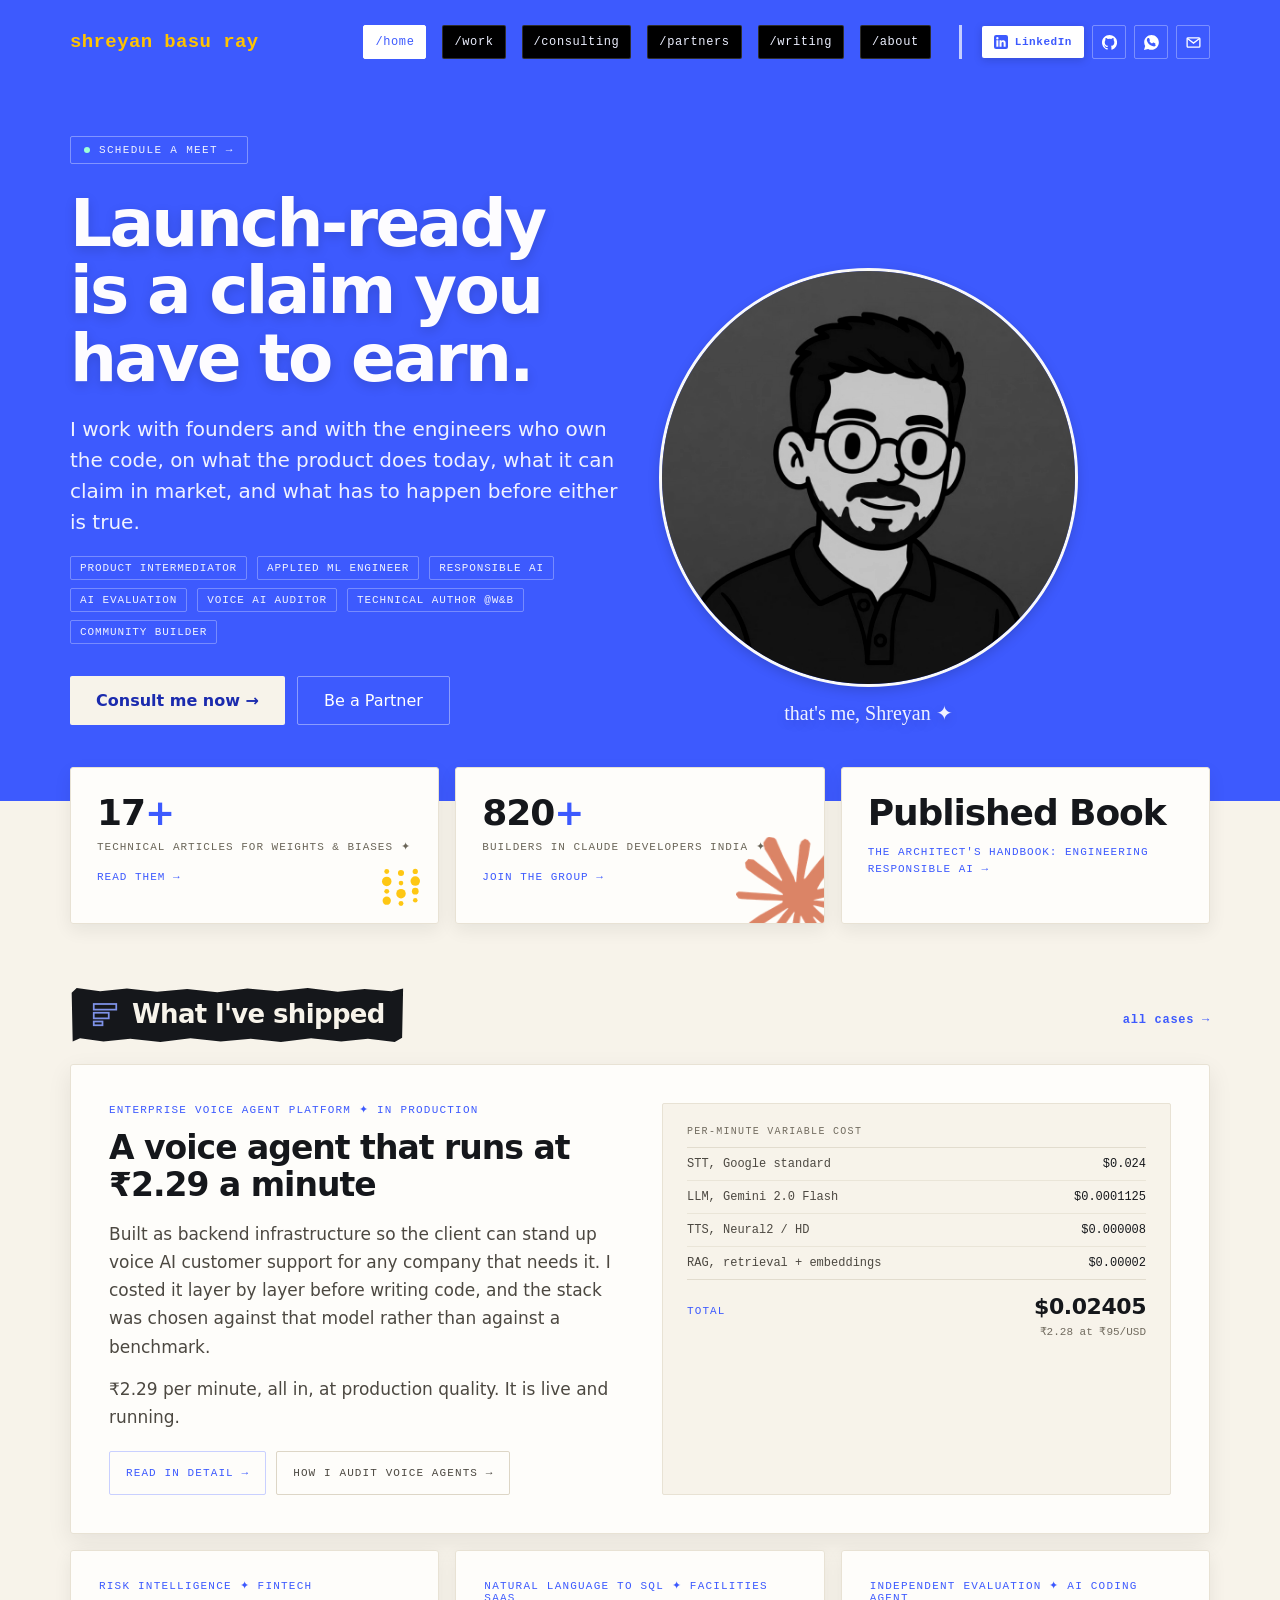
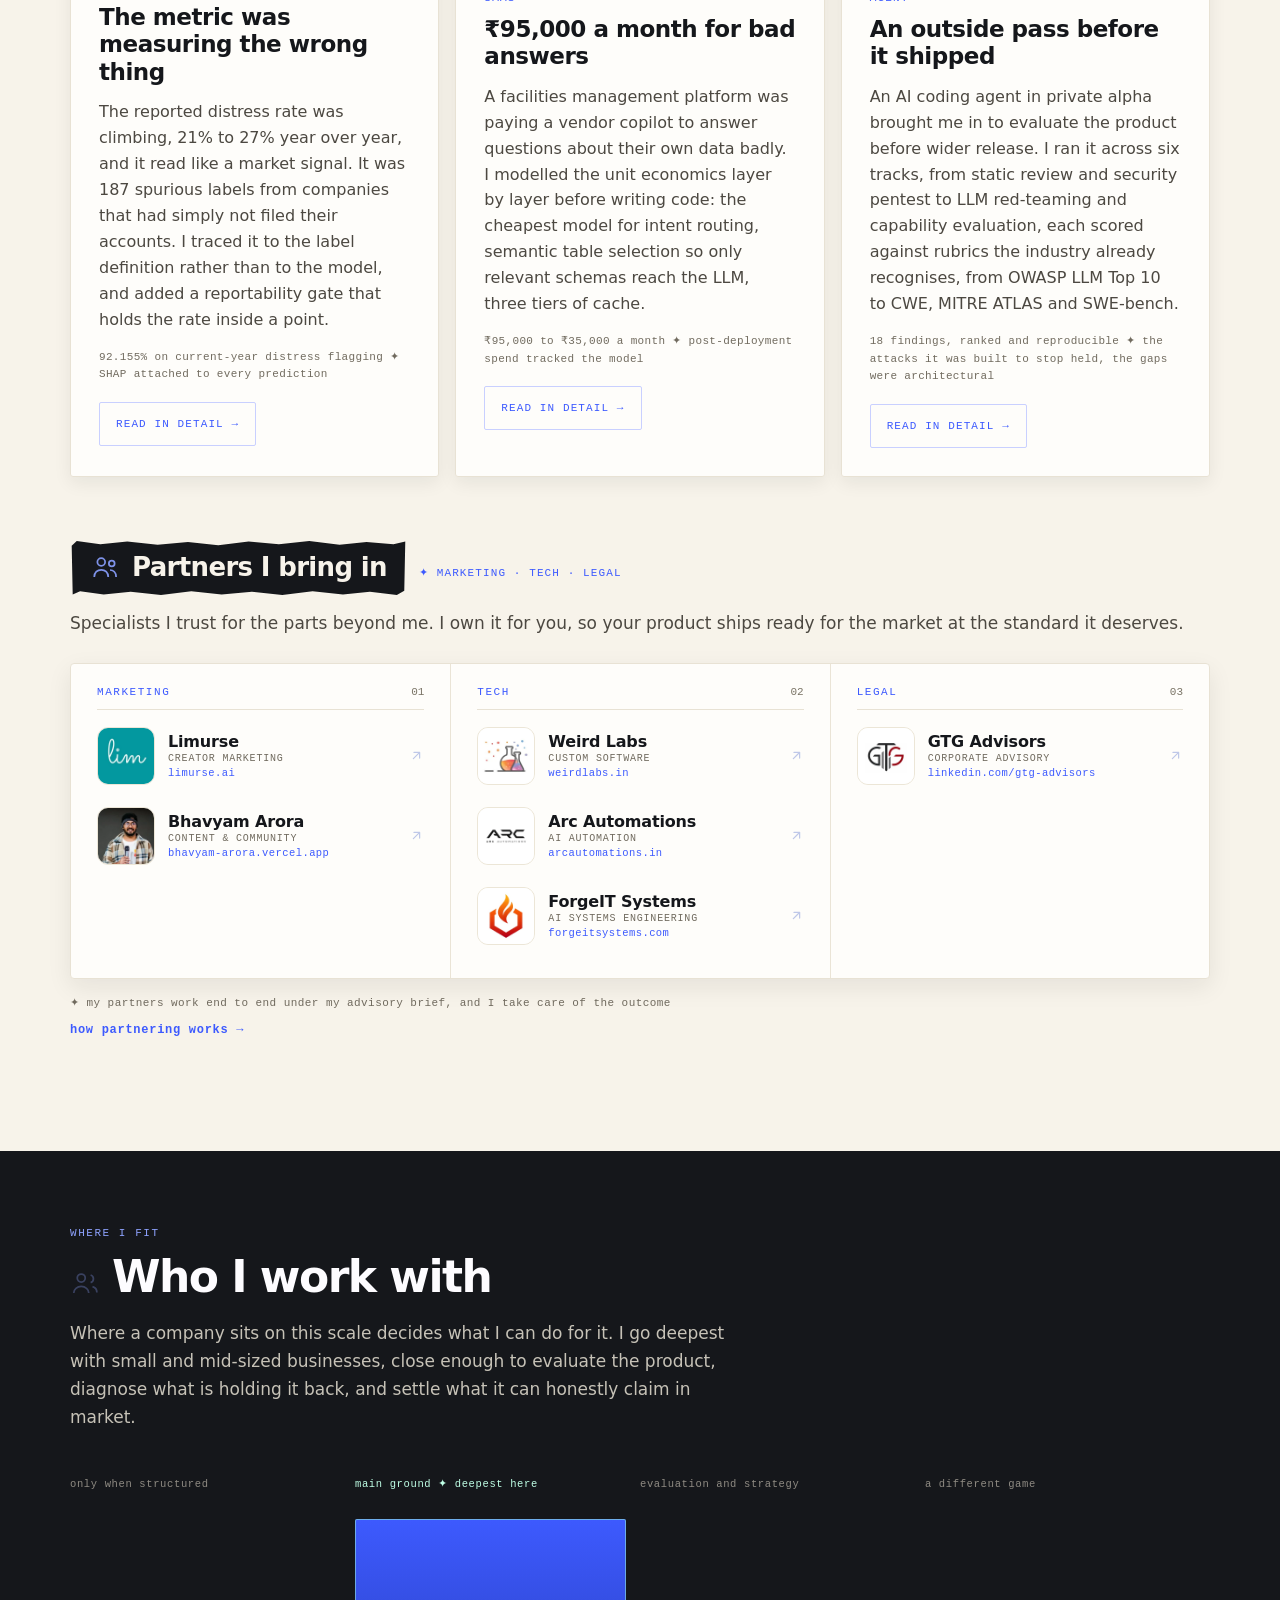
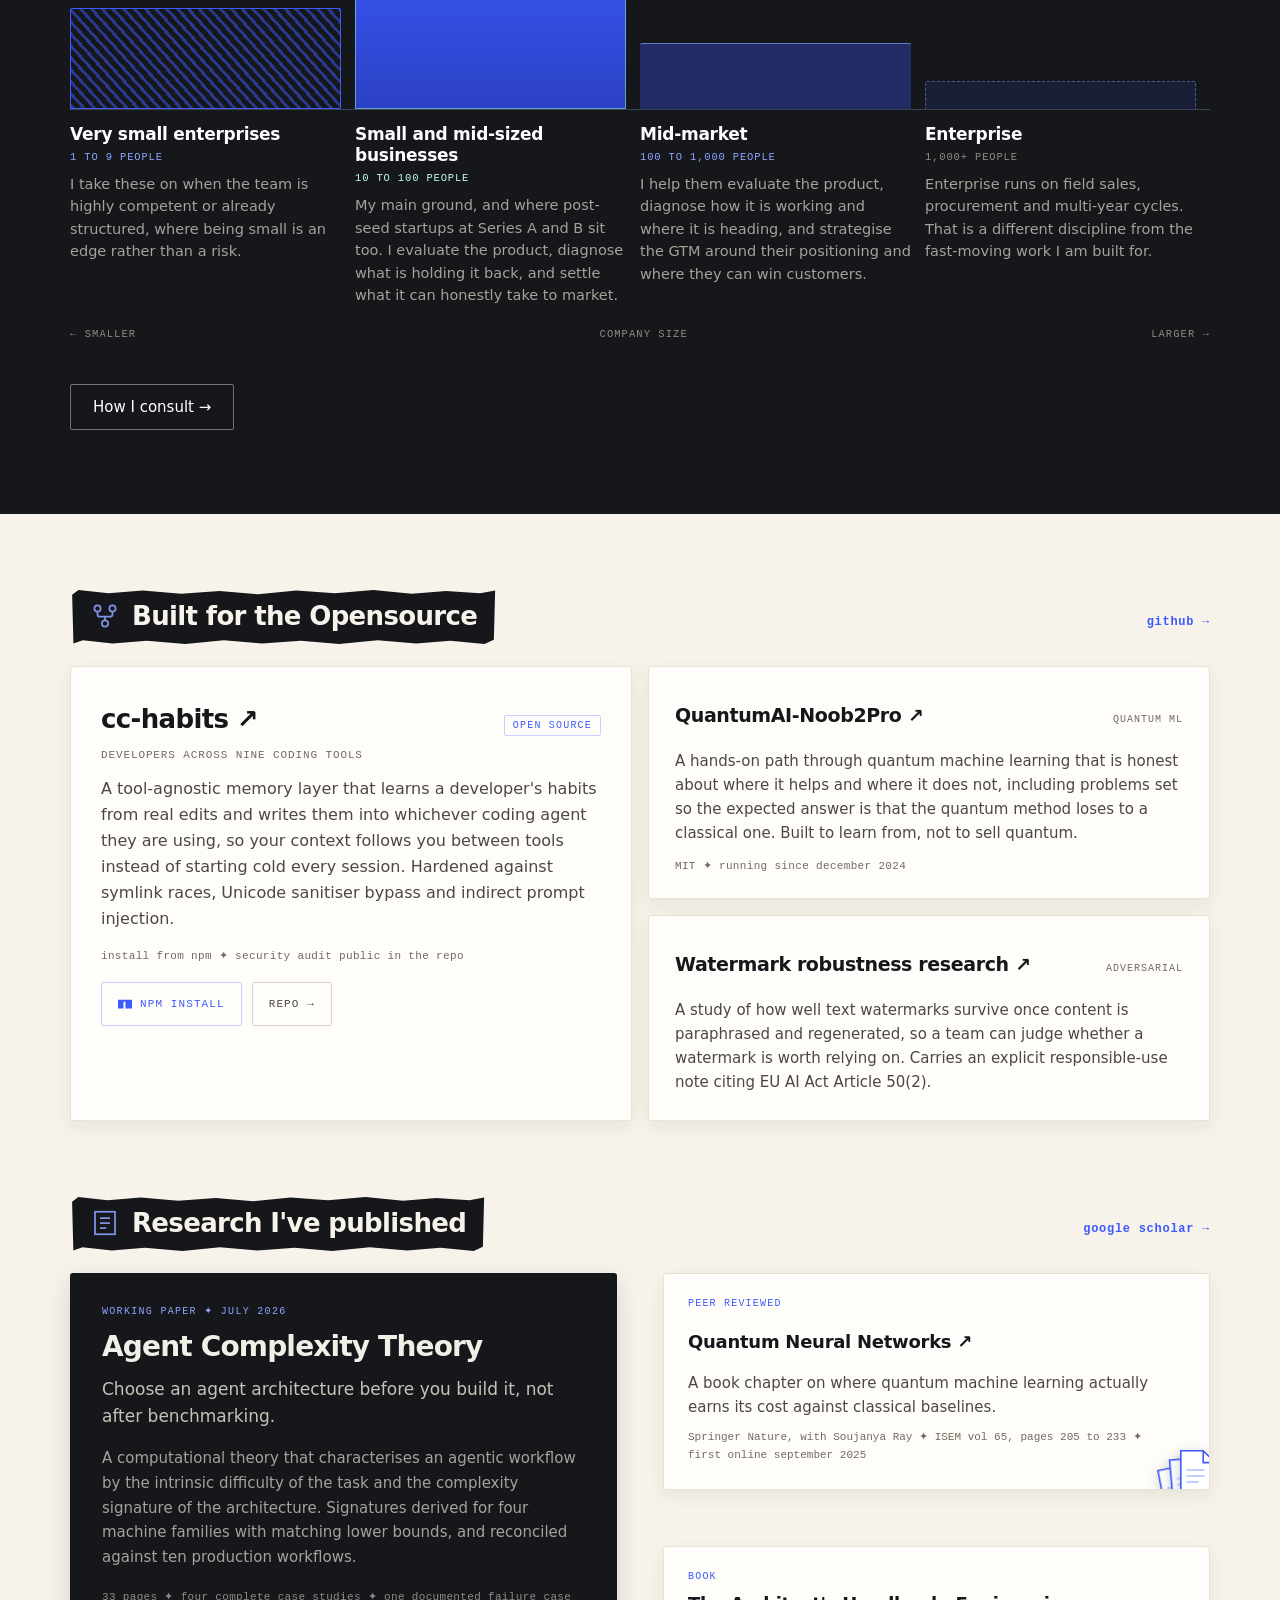
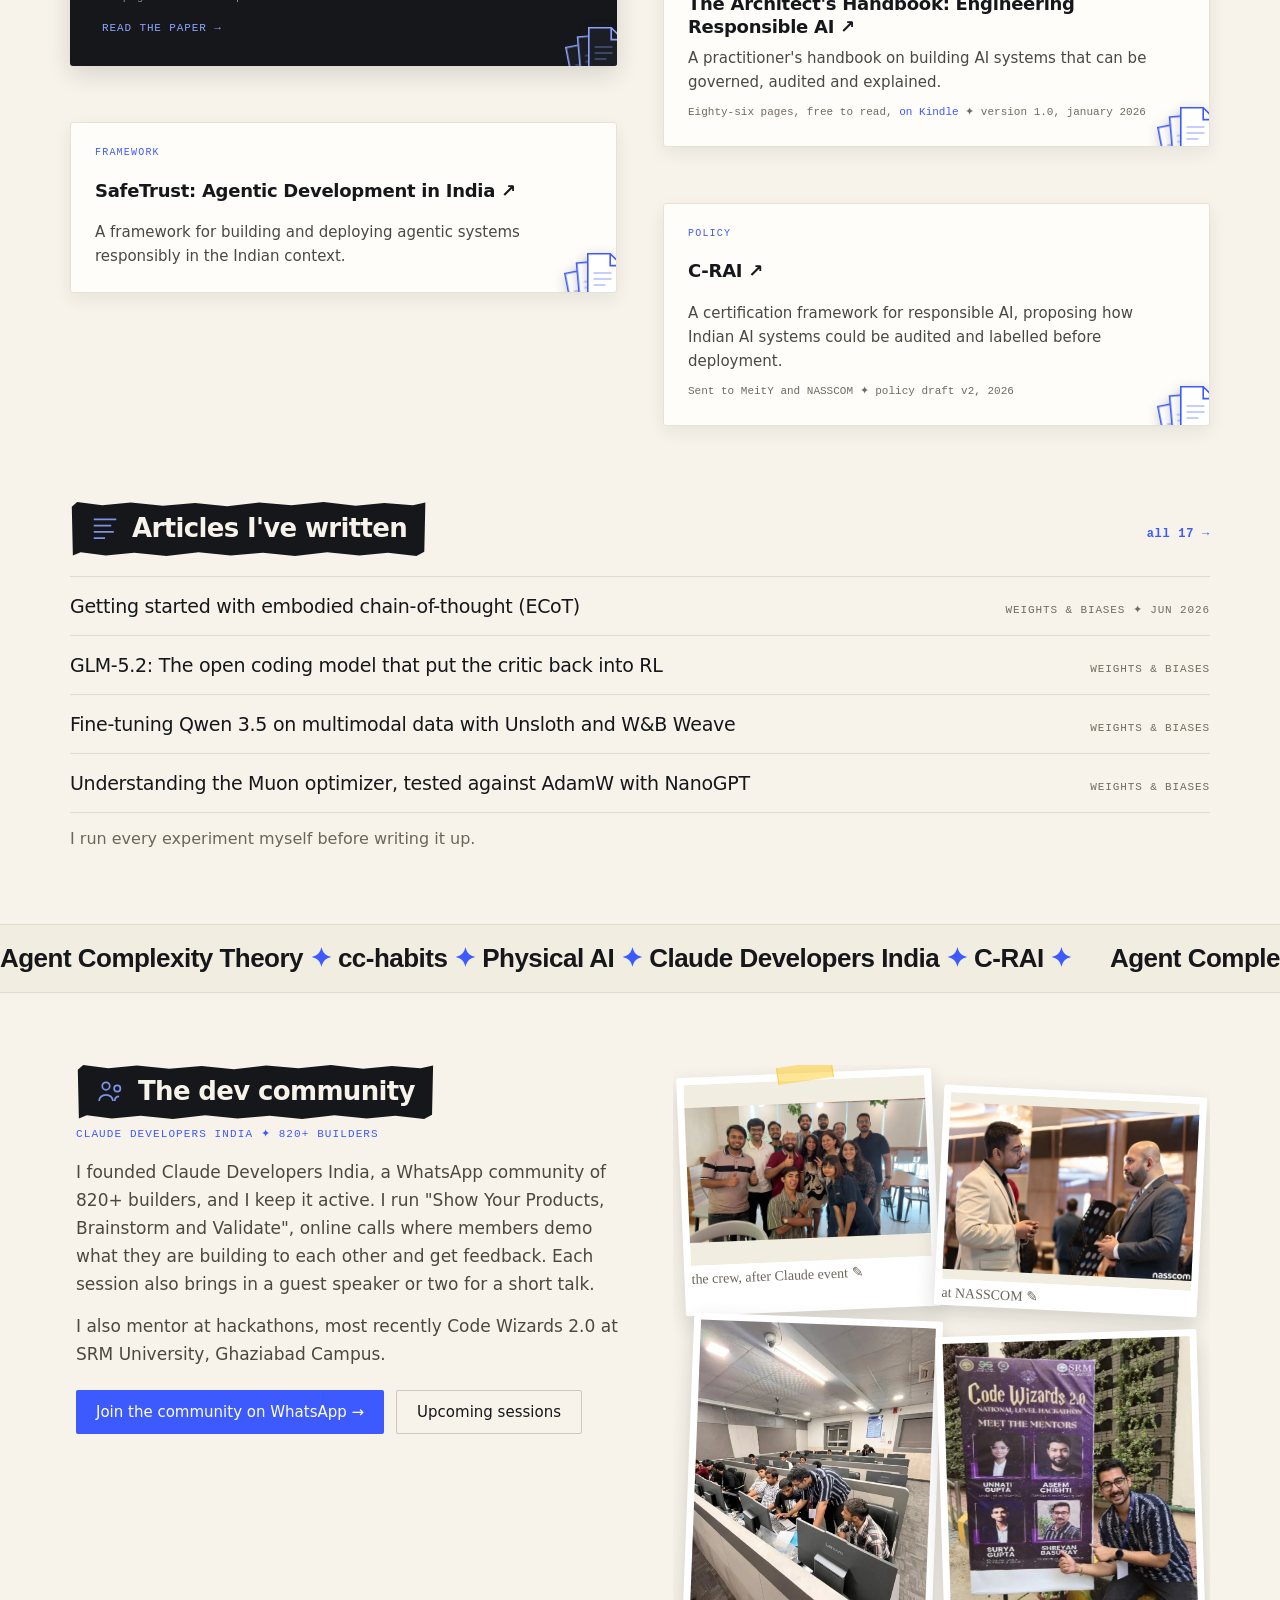
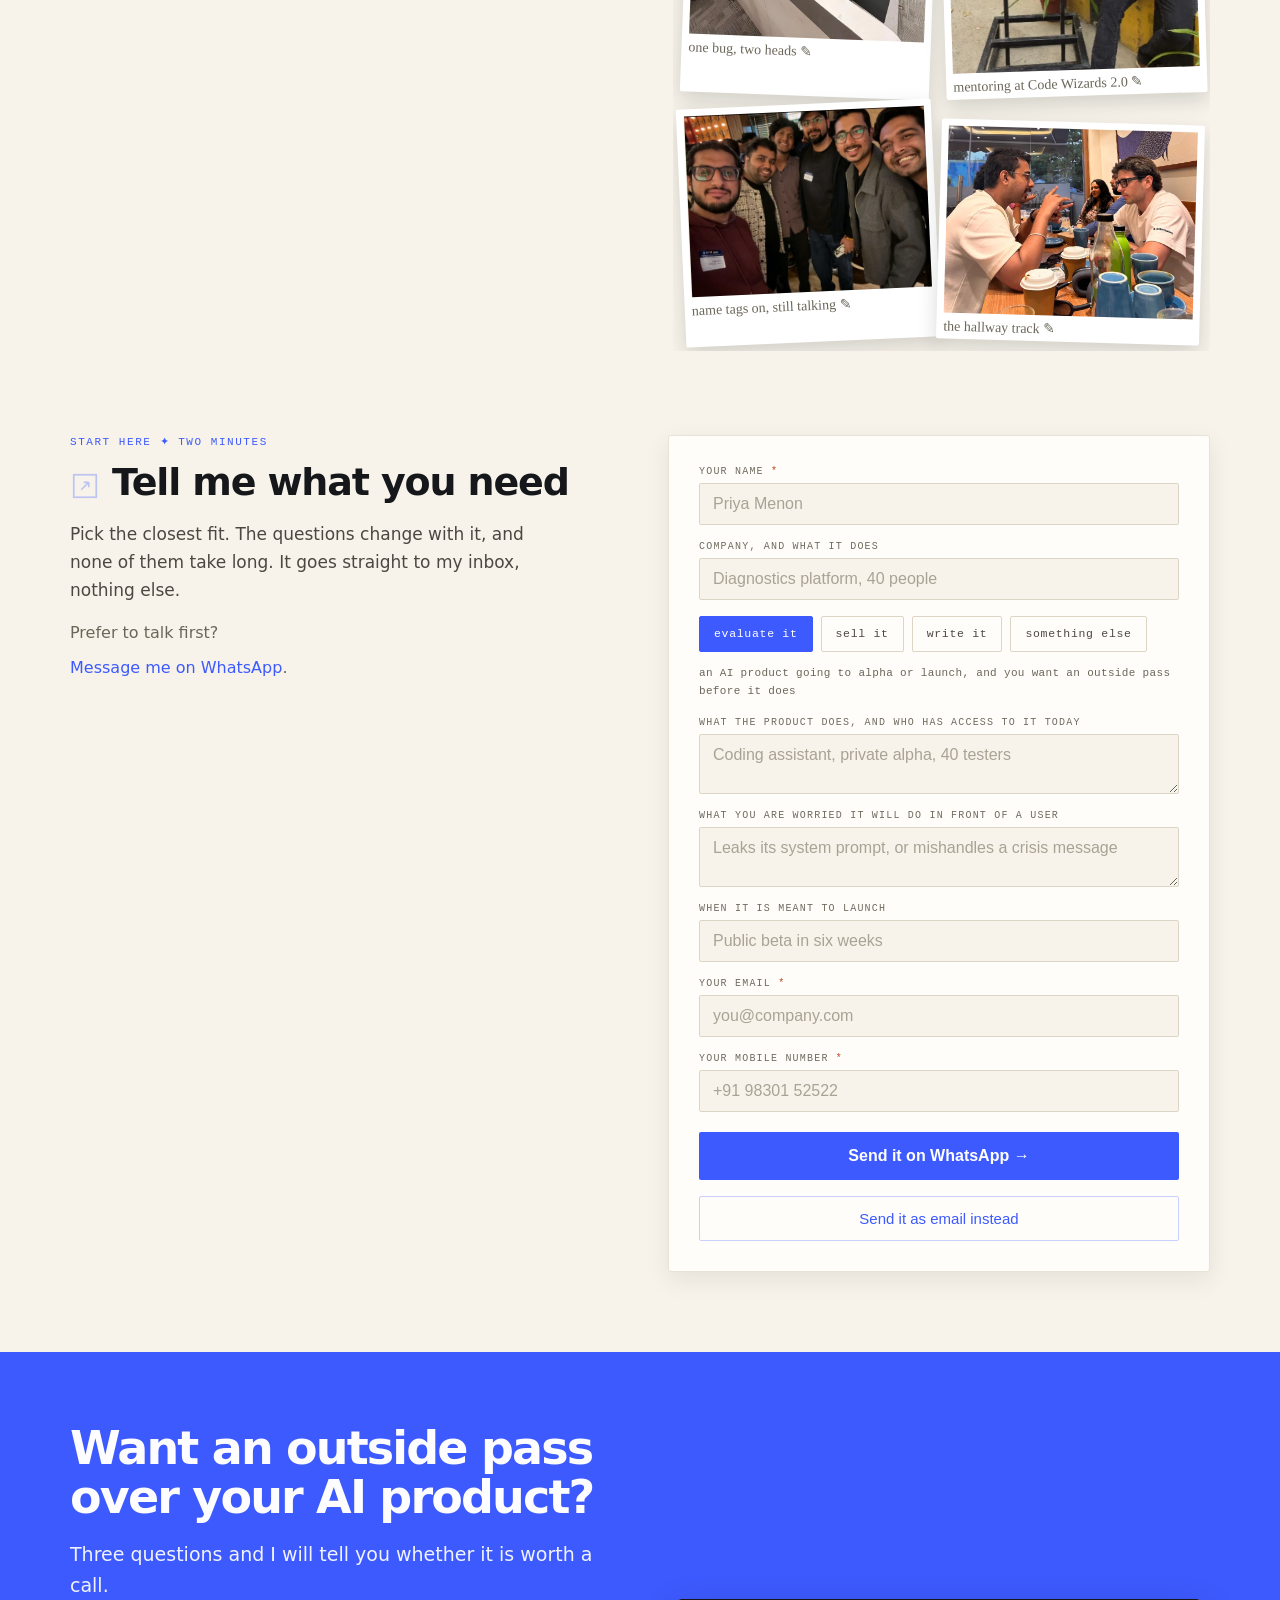
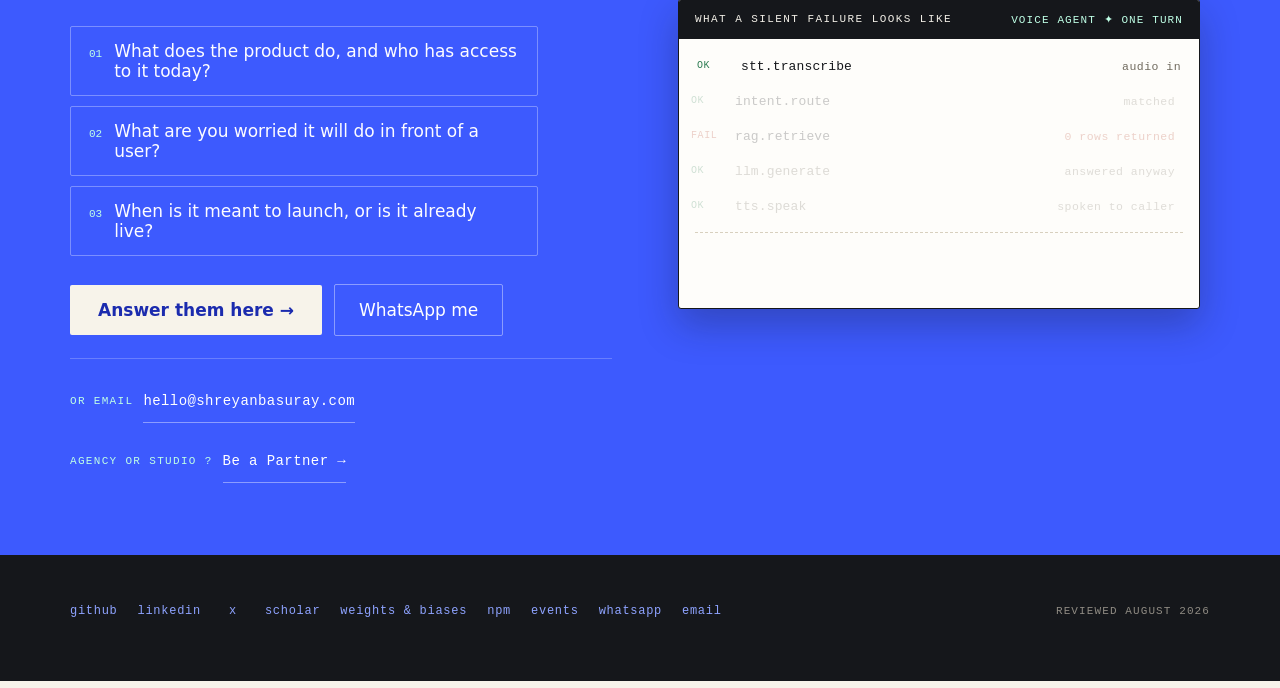
==== commit 5eb7924d: "Fix UI accessibility and add scroll-driven animations Accessibility and interaction fixes across all" ====
--- a/index.html
+++ b/index.html
@@ -43,7 +43,7 @@
   @keyframes slide{from{transform:translateX(0)}to{transform:translateX(-50%)}}
   @keyframes fadeUp{from{opacity:0;transform:translateY(22px)}to{opacity:1;transform:none}}
   .bftab{font-family:'JetBrains Mono',monospace;font-size:11.5px;letter-spacing:.06em;padding:10px 14px;border:1px solid #DDD6C6;border-radius:2px;background:#FEFDFA;color:#4C4841;cursor:pointer;transition:background .18s ease,color .18s ease,border-color .18s ease,transform .18s ease;line-height:1.2;}
-  .bftab:hover{border-color:#C9D0FF;color:#3D5AFE;transform:translateY(-2px)}
+  .bftab:hover{border-color:#F0F2FF;color:#3D5AFE;transform:translateY(-2px)}
   .bftab[aria-selected="true"]{background:#3D5AFE;border-color:#3D5AFE;color:#FFFFFF;transform:none}
   /* --- mobile hygiene (WCAG 2.5.8 targets, iOS text inflation, no sideways scroll) --- */
   html{-webkit-text-size-adjust:100%;text-size-adjust:100%}
@@ -60,7 +60,7 @@
     .cgrid{grid-template-columns:minmax(0,1fr) !important}
     .navdesk{display:none !important}
     .navburger{display:inline-flex;align-items:center;gap:10px;min-height:44px;padding:0 15px;border:1px solid rgba(255,255,255,.45);box-sizing:border-box;border-radius:2px;color:#FFFFFF;font-family:'JetBrains Mono',monospace;font-size:12px;letter-spacing:.12em;text-transform:uppercase;cursor:pointer;user-select:none}
-    .navburger:hover{background:rgba(255,255,255,.14)}
+    .navburger:hover{background:rgba(21,23,27,.16)}
     .navchk:focus-visible ~ .navbar .navburger{outline:2px solid #FFC300;outline-offset:2px}
     .navchk:checked ~ .navpanel{display:block}
     .navchk:checked ~ .navbar .navburger .bopen{display:none}
@@ -68,7 +68,7 @@
     .navburger .bshut{display:none}
   }
   .navlink{display:flex;align-items:center;justify-content:space-between;gap:12px;min-height:52px;padding:4px 0;font-family:'JetBrains Mono',monospace;font-size:14px;letter-spacing:.06em;color:#EDF0FF;border-bottom:1px solid rgba(255,255,255,.22)}
-  .navlink[aria-current="page"]{color:#FFC300}
+  .navlink[aria-current="page"]{color:#FFFFFF;font-weight:700}
   .navlink:hover{color:#FFFFFF}
   input::placeholder,textarea::placeholder{color:#A9A395;opacity:1}
   input::-webkit-input-placeholder,textarea::-webkit-input-placeholder{color:#A9A395}
@@ -93,21 +93,64 @@
   .hit{position:relative}
   .hit::before{content:"";position:absolute;inset:-7px -6px}
   .flink{display:inline-flex;align-items:center;justify-content:center;min-height:44px;min-width:24px}
+  /* whole-card links: the card's main link stretches over it, secondary links sit above */
+  .cardlink::after{content:"";position:absolute;inset:0;z-index:1}
+  .cardraise{position:relative;z-index:2}
+  /* silent-failure trace: steps through one call turn when it scrolls into view (armed by the script) */
+  [data-trace] .trow{transition:opacity .35s ease,transform .35s cubic-bezier(.22,.7,.2,1),background-color .35s ease,border-color .35s ease}
+  [data-trace].tr-arm .trow:not(.on){opacity:.22;transform:translateX(-6px)}
+  [data-trace].tr-arm .tfail:not(.on){background-color:transparent !important;border-left-color:transparent !important}
+  [data-trace] .tfail.on{animation:failFlash .9s ease-out}
+  @keyframes failFlash{25%{box-shadow:inset 0 0 0 2px rgba(217,67,42,.6)}100%{box-shadow:inset 0 0 0 0 rgba(217,67,42,0)}}
+  [data-trace] .trow.on .tstat{animation:statPop .32s cubic-bezier(.3,1.6,.5,1)}
+  @keyframes statPop{from{opacity:0;transform:scale(.4)}}
+  [data-trace] .tend{transition:opacity .5s ease,transform .5s cubic-bezier(.22,.7,.2,1)}
+  [data-trace].tr-arm .tend:not(.on){opacity:0;transform:translateY(6px)}
+  /* cost table: line items tick in, then the totals count up */
+  [data-costs] .crow{transition:opacity .3s ease,transform .3s cubic-bezier(.22,.7,.2,1)}
+  [data-costs].tr-arm .crow:not(.on){opacity:0;transform:translateY(4px)}
+  [data-count]{font-variant-numeric:tabular-nums}
+  /* community photos drop onto the board, each landing at its own tilt (--r) */
+  @keyframes snapDrop{from{opacity:0;transform:translateY(-26px) rotate(calc(var(--r) - 7deg)) scale(1.05)}to{opacity:1;transform:rotate(var(--r))}}
 </style>
-<style>picture{display:contents}img{max-width:100%}:focus{outline:2px solid #FFC300;outline-offset:2px}:focus:not(:focus-visible){outline:none}:focus-visible{outline:2px solid #FFC300;outline-offset:2px}</style>
+<style>picture{display:contents}img{max-width:100%}:focus{outline:2px solid #FFC300;outline-offset:2px}:focus:not(:focus-visible){outline:none}:focus-visible{outline:2px solid #FFC300;outline-offset:2px}
+  /* two-tone focus ring: the yellow reads on blue and ink, the dark inner edge reads on cream */
+  :focus-visible:not(input):not(textarea):not(select){box-shadow:0 0 0 2px #15171B !important}
+  /* reduced motion: stop transitions too, not just keyframe animations */
+  @media (prefers-reduced-motion:reduce){*,*::before,*::after{transition-duration:.01ms !important;transition-delay:0s !important}}
+  /* scroll reveal: below-the-fold entrances wait until they are on screen (set by the script at the end of body) */
+  .rv{opacity:0;animation-name:none !important}
+  /* torn-paper headings settle in like a taped note */
+  @keyframes tapeIn{0%{opacity:0;transform:translateY(12px) rotate(-3deg) scale(.97)}60%{opacity:1;transform:translateY(0) rotate(.6deg) scale(1.01)}100%{opacity:1;transform:none}}
+  /* page to page: the content cross-fades while the nav bar holds still (browsers without view transitions just navigate) */
+  @view-transition{navigation:auto}
+  .navbar{view-transition-name:site-nav}
+  ::view-transition-old(root){animation:vtOut .16s ease-in both}
+  ::view-transition-new(root){animation:vtIn .34s cubic-bezier(.22,.7,.2,1) both}
+  @keyframes vtOut{to{opacity:0}}
+  @keyframes vtIn{from{opacity:0;transform:translateY(8px)}}
+  @media (prefers-reduced-motion:reduce){::view-transition-group(*),::view-transition-old(*),::view-transition-new(*){animation:none !important}}
+  /* mobile menu */
+  @keyframes navIn{from{opacity:0;transform:translateY(-8px)}to{opacity:1;transform:none}}
+  .navchk:checked ~ .navpanel{animation:navIn .24s cubic-bezier(.22,.7,.2,1)}
+  .navlink[aria-current="page"] span{color:#FFC300}
+  /* footer links: brand blue is too dark on ink, use the light blue */
+  .flink{color:#8EA3FF}
+  .flink:hover{color:#FFFFFF}
+</style>
 <style>.hv1:hover{background:#FFFFFF !important;color:#3D5AFE !important;border-color:#FFFFFF !important}.hv1:focus-visible{background:#FFFFFF !important;color:#3D5AFE !important;border-color:#FFFFFF !important}.hv2:hover{background:#FFFFFF !important;color:#3D5AFE !important}.hv2:focus-visible{background:#FFFFFF !important;color:#3D5AFE !important}.hv3:hover{background:rgba(255,255,255,.14) !important;color:#FFFFFF !important}.hv3:focus-visible{background:rgba(255,255,255,.14) !important;color:#FFFFFF !important}.hv4:hover{background:#FFFFFF !important}.hv4:focus-visible{background:#FFFFFF !important}.hv5:hover{background:rgba(255,255,255,.12) !important}.hv5:focus-visible{background:rgba(255,255,255,.12) !important}.hv6:hover{transform:translateY(-3px) !important;box-shadow:0 12px 26px rgba(21,23,27,.11) !important}.hv6:focus-visible{transform:translateY(-3px) !important;box-shadow:0 12px 26px rgba(21,23,27,.11) !important}.hv7:hover{background:#3D5AFE !important;color:#FFFFFF !important;border-color:#3D5AFE !important}.hv7:focus-visible{background:#3D5AFE !important;color:#FFFFFF !important;border-color:#3D5AFE !important}.hv8:hover{transform:translateY(-3px) !important;box-shadow:0 12px 28px rgba(21,23,27,.11) !important}.hv8:focus-visible{transform:translateY(-3px) !important;box-shadow:0 12px 28px rgba(21,23,27,.11) !important}.hv9:hover{color:#3D5AFE !important}.hv9:focus-visible{color:#3D5AFE !important}.hv10:hover{background:#F2EDE1 !important}.hv10:focus-visible{background:#F2EDE1 !important}.hv11:hover{transform:translateY(-3px) !important;box-shadow:0 16px 34px rgba(21,23,27,.2) !important}.hv11:focus-visible{transform:translateY(-3px) !important;box-shadow:0 16px 34px rgba(21,23,27,.2) !important}.hv12:hover{background:#1B36C9 !important}.hv12:focus-visible{background:#1B36C9 !important}.hv13:hover{color:#FFFFFF !important}.hv13:focus-visible{color:#FFFFFF !important}.hv14:hover{transform:translateY(-4px) !important;border-color:#3D5AFE !important}.hv14:focus-visible{transform:translateY(-4px) !important;border-color:#3D5AFE !important}.hv15:hover{background:#EEF1FF !important}.hv15:focus-visible{background:#EEF1FF !important}.hv16:hover{background:rgba(255,255,255,.13) !important}.hv16:focus-visible{background:rgba(255,255,255,.13) !important}.hv17:hover{border-color:#FFFFFF !important}.hv17:focus-visible{border-color:#FFFFFF !important}.hvli:hover{background:#EEF1FF !important;color:#1B2BAE !important}.hvli:focus-visible{background:#EEF1FF !important;color:#1B2BAE !important}</style>
 <style>
   /* engagement scale: bar height = depth of engagement, axis = company size */
   .esc{display:grid;grid-template-columns:repeat(4,minmax(0,1fr));gap:0;}
   .esc-seg{display:flex;flex-direction:column;min-width:0;}
-  .esc-cap{font-family:'JetBrains Mono',monospace;font-size:10.5px;letter-spacing:.06em;line-height:1.5;color:#8A8375;margin-bottom:10px;padding-right:14px;min-height:3em;}
+  .esc-cap{font-family:'JetBrains Mono',monospace;font-size:10.5px;letter-spacing:.06em;line-height:1.5;color:#8F8B83;margin-bottom:10px;padding-right:14px;min-height:3em;}
   .esc-barwrap{height:190px;display:flex;flex-direction:column;justify-content:flex-end;padding-right:14px;}
   .esc-bar{border-radius:2px 2px 0 0;height:var(--d);animation:escGrow .9s cubic-bezier(.22,.7,.2,1) both;transform-origin:bottom;}
   .esc-info{border-top:1px solid #3A4252;padding:14px 14px 0 0;}
   .esc-name{font-size:17px;font-weight:600;letter-spacing:-.015em;color:#FDFCFF;line-height:1.25;}
   .esc-kick{font-family:'JetBrains Mono',monospace;font-size:10.5px;letter-spacing:.08em;text-transform:uppercase;color:#8EA3FF;margin-top:6px;}
   .esc-desc{margin:10px 0 0;font-size:14.5px;line-height:1.55;color:#A6A29A;}
-  .esc-axislabels{display:flex;justify-content:space-between;margin-top:22px;font-family:'JetBrains Mono',monospace;font-size:10.5px;letter-spacing:.1em;text-transform:uppercase;color:#7E7A72;}
+  .esc-axislabels{display:flex;justify-content:space-between;margin-top:22px;font-family:'JetBrains Mono',monospace;font-size:10.5px;letter-spacing:.1em;text-transform:uppercase;color:#8F8B83;}
   @keyframes escGrow{from{transform:scaleY(.15);opacity:0}to{transform:scaleY(1);opacity:1}}
   @media(max-width:720px){
     .esc{grid-template-columns:minmax(0,1fr);gap:26px;}
@@ -129,12 +172,13 @@
 <div style="background:#3D5AFE;color:#F4F2FF;">
     <input type="checkbox" id="nav-open" class="navchk" aria-label="Open the menu">
   <div class="navbar" style="max-width:1140px;margin:0 auto;padding:20px clamp(20px,5vw,48px);display:flex;flex-wrap:wrap;justify-content:space-between;align-items:center;gap:16px 24px;">
-    <a href="#" style="font-family: 'JetBrains Mono',monospace; font-size: 16px; font-weight: 900; letter-spacing: .02em; color: #FFC300; text-decoration-line: none; font-style: normal;display:inline-flex;align-items:center;min-height:44px">shreyan basu ray</a>
+    <a href="/" style="font-family: 'JetBrains Mono',monospace; font-size: 19px; font-weight: 900; letter-spacing: .02em; color: #FFC300; text-decoration-line: none; font-style: normal;display:inline-flex;align-items:center;min-height:44px">shreyan basu ray</a>
     <div class="navdesk" style="display:flex;align-items:center;gap:12px 28px;flex-wrap:wrap;">
       <div style="display:flex;flex-wrap:wrap;gap:8px 16px;font-family:'JetBrains Mono',monospace;font-size:12px;letter-spacing:.05em;">
-        <a href="/" style="color:#3D5AFE;padding:9px 11px;border-radius:2px;border:1px solid #FFFFFF;background-color:#FFFFFF;">/home</a>
+        <a href="/" style="color:#3D5AFE;padding:9px 11px;border-radius:2px;border:1px solid #FFFFFF;background-color:#FFFFFF;" aria-current="page">/home</a>
         <a href="/work/" class="hit hv1" style="color: #EDF0FF; padding: 9px 11px; border-radius: 2px; border: 1px solid rgba(255,255,255,.18); background-color: #000000">/work</a>
         <a href="/consulting/" class="hit hv1" style="color: #EDF0FF; padding: 9px 11px; border-radius: 2px; border: 1px solid rgba(255,255,255,.18); background-color: #000000">/consulting</a>
+        <a href="/partners/" class="hit hv1" style="color:#EDF0FF;padding:9px 11px;border-radius:2px;border:1px solid rgba(255,255,255,.18);background-color:#000000;">/partners</a>
         <a href="/writing/" class="hit hv1" style="color: #EDF0FF; padding: 9px 11px; border-radius: 2px; border: 1px solid rgba(255,255,255,.18); background-color: #000000">/writing</a>
         <a href="/about/" class="hit hv1" style="color: #EDF0FF; padding: 9px 11px; border-radius: 2px; border: 1px solid rgba(255,255,255,.18); background-color: #000000">/about</a>
       </div>
@@ -154,7 +198,7 @@
       </div>
     </div>
         <label for="nav-open" class="navburger">
-          <svg width="16" height="14" viewBox="0 0 16 14" fill="none" stroke="currentColor" stroke-width="1.8" stroke-linecap="round" aria-hidden="true"><path d="M1 2h14M1 7h14M1 12h14"></path></svg>
+          <svg class="bopen" width="16" height="14" viewBox="0 0 16 14" fill="none" stroke="currentColor" stroke-width="1.8" stroke-linecap="round" aria-hidden="true"><path d="M1 2h14M1 7h14M1 12h14"></path></svg><svg class="bshut" width="16" height="14" viewBox="0 0 16 14" fill="none" stroke="currentColor" stroke-width="1.8" stroke-linecap="round" aria-hidden="true"><path d="M2 1l12 12M14 1 2 13"></path></svg>
           <span class="bopen">menu</span><span class="bshut">close</span>
         </label>
   </div>
@@ -163,6 +207,7 @@
         <a href="/" class="navlink" aria-current="page">/home<span aria-hidden="true">•</span></a>
         <a href="/work/" class="navlink">/work<span aria-hidden="true">→</span></a>
         <a href="/consulting/" class="navlink">/consulting<span aria-hidden="true">→</span></a>
+        <a href="/partners/" class="navlink">/partners<span aria-hidden="true">→</span></a>
         <a href="/writing/" class="navlink">/writing<span aria-hidden="true">→</span></a>
         <a href="/about/" class="navlink">/about<span aria-hidden="true">→</span></a>
         <div style="display:flex;flex-wrap:wrap;gap:10px;padding-top:18px;">
@@ -177,7 +222,7 @@
 <!-- ============ HERO ============ -->
   <div class="hero-grid" style="max-width:1140px;margin:0 auto;padding:clamp(36px,7vw,52px) clamp(20px,5vw,48px) clamp(48px,8vw,76px);">
     <div class="hero-pill">
-      <a class="hit hv3" href="https://api.whatsapp.com/send/?phone=919830152522&amp;text=Hey%20Shreyan!%20I%20reached%20out%20from%20your%20website.&amp;type=phone_number&amp;app_absent=0" style="display:inline-flex;align-items:center;gap:9px;font-family:'JetBrains Mono',monospace;font-size:11px;letter-spacing:.12em;text-transform:uppercase;color:#EAECFF;border:1px solid rgba(255,255,255,.35);padding:7px 13px;border-radius:2px;margin-bottom:26px;" target="_blank" rel="noopener noreferrer">
+      <a class="hit hv3" href="https://api.whatsapp.com/send/?phone=919830152522&amp;text=Hey%20Shreyan!%20I%20reached%20out%20from%20your%20website.&amp;type=phone_number&amp;app_absent=0" style="display:inline-flex;align-items:center;gap:9px;font-family:'JetBrains Mono',monospace;font-size:11px;letter-spacing:.12em;text-transform:uppercase;color:#F0F2FF;border:1px solid rgba(255,255,255,.35);padding:7px 13px;border-radius:2px;margin-bottom:26px;" target="_blank" rel="noopener noreferrer">
         <span style="width: 6px; height: 6px; border-radius: 50%; background: rgb(157, 255, 217); display: inline-block;"></span>schedule a meet →
       </a>
     </div>
@@ -185,15 +230,15 @@
       <h1 style="animation: fadeUp .9s cubic-bezier(.22,.7,.2,1) .16s both; margin: 0; font-size: clamp(38px,6vw,66px); line-height: 1.02; letter-spacing: -.04em; font-weight: 600; max-width: 18ch; color: #FDFCFF; text-align: left; text-transform: none; text-shadow: 0px 4px 12px rgba(0, 0, 0, 0.15)">Launch-ready is a claim you have to earn.</h1>
     </div>
     <div class="hero-body">
-      <p style="animation:fadeUp .9s cubic-bezier(.22,.7,.2,1) .27s both;margin:22px 0 0;font-size:20px;line-height:1.55;color:#D5DAFF;max-width:44ch;font-weight:300;">I work with founders and with the engineers who own the code, on what the product does today, what it can claim in market, and what has to happen before either is true.</p>
+      <p style="animation:fadeUp .9s cubic-bezier(.22,.7,.2,1) .27s both;margin:22px 0 0;font-size:20px;line-height:1.55;color:#F0F2FF;max-width:44ch;font-weight:300;">I work with founders and with the engineers who own the code, on what the product does today, what it can claim in market, and what has to happen before either is true.</p>
       <div style="animation:fadeUp .9s cubic-bezier(.22,.7,.2,1) .32s both;display:flex;flex-wrap:wrap;gap:8px 10px;margin-top:18px;max-width:48ch;">
-        <span style="font-family:'JetBrains Mono',monospace;font-size:11px;letter-spacing:.08em;text-transform:uppercase;color:#EAECFF;border:1px solid rgba(255,255,255,.3);border-radius:2px;padding:5px 9px;display:inline-flex;align-items:center;white-space:nowrap;transition:transform .2s cubic-bezier(.22,.7,.2,1),background .2s ease,color .2s ease,border-color .2s ease,box-shadow .2s ease;cursor:default;" class="hv1">product intermediator</span>
-        <span style="font-family:'JetBrains Mono',monospace;font-size:11px;letter-spacing:.08em;text-transform:uppercase;color:#EAECFF;border:1px solid rgba(255,255,255,.3);border-radius:2px;padding:5px 9px;display:inline-flex;align-items:center;white-space:nowrap;transition:transform .2s cubic-bezier(.22,.7,.2,1),background .2s ease,color .2s ease,border-color .2s ease,box-shadow .2s ease;cursor:default;" class="hv1">applied ML engineer</span>
-        <span style="font-family:'JetBrains Mono',monospace;font-size:11px;letter-spacing:.08em;text-transform:uppercase;color:#EAECFF;border:1px solid rgba(255,255,255,.3);border-radius:2px;padding:5px 9px;display:inline-flex;align-items:center;white-space:nowrap;transition:transform .2s cubic-bezier(.22,.7,.2,1),background .2s ease,color .2s ease,border-color .2s ease,box-shadow .2s ease;cursor:default;" class="hv1">responsible AI</span>
-        <span style="font-family:'JetBrains Mono',monospace;font-size:11px;letter-spacing:.08em;text-transform:uppercase;color:#EAECFF;border:1px solid rgba(255,255,255,.3);border-radius:2px;padding:5px 9px;display:inline-flex;align-items:center;white-space:nowrap;transition:transform .2s cubic-bezier(.22,.7,.2,1),background .2s ease,color .2s ease,border-color .2s ease,box-shadow .2s ease;cursor:default;" class="hv1">AI evaluation</span>
-        <span style="font-family:'JetBrains Mono',monospace;font-size:11px;letter-spacing:.08em;text-transform:uppercase;color:#EAECFF;border:1px solid rgba(255,255,255,.3);border-radius:2px;padding:5px 9px;display:inline-flex;align-items:center;white-space:nowrap;transition:transform .2s cubic-bezier(.22,.7,.2,1),background .2s ease,color .2s ease,border-color .2s ease,box-shadow .2s ease;cursor:default;" class="hv1">voice AI auditor</span>
-        <span style="font-family:'JetBrains Mono',monospace;font-size:11px;letter-spacing:.08em;text-transform:uppercase;color:#EAECFF;border:1px solid rgba(255,255,255,.3);border-radius:2px;padding:5px 9px;display:inline-flex;align-items:center;white-space:nowrap;transition:transform .2s cubic-bezier(.22,.7,.2,1),background .2s ease,color .2s ease,border-color .2s ease,box-shadow .2s ease;cursor:default;" class="hv1">technical author @W&amp;B</span>
-        <span style="font-family:'JetBrains Mono',monospace;font-size:11px;letter-spacing:.08em;text-transform:uppercase;color:#EAECFF;border:1px solid rgba(255,255,255,.3);border-radius:2px;padding:5px 9px;display:inline-flex;align-items:center;white-space:nowrap;transition:transform .2s cubic-bezier(.22,.7,.2,1),background .2s ease,color .2s ease,border-color .2s ease,box-shadow .2s ease;cursor:default;" class="hv1">community builder</span>
+        <span style="font-family:'JetBrains Mono',monospace;font-size:11px;letter-spacing:.08em;text-transform:uppercase;color:#F0F2FF;border:1px solid rgba(255,255,255,.3);border-radius:2px;padding:5px 9px;display:inline-flex;align-items:center;white-space:nowrap;">product intermediator</span>
+        <span style="font-family:'JetBrains Mono',monospace;font-size:11px;letter-spacing:.08em;text-transform:uppercase;color:#F0F2FF;border:1px solid rgba(255,255,255,.3);border-radius:2px;padding:5px 9px;display:inline-flex;align-items:center;white-space:nowrap;">applied ML engineer</span>
+        <span style="font-family:'JetBrains Mono',monospace;font-size:11px;letter-spacing:.08em;text-transform:uppercase;color:#F0F2FF;border:1px solid rgba(255,255,255,.3);border-radius:2px;padding:5px 9px;display:inline-flex;align-items:center;white-space:nowrap;">responsible AI</span>
+        <span style="font-family:'JetBrains Mono',monospace;font-size:11px;letter-spacing:.08em;text-transform:uppercase;color:#F0F2FF;border:1px solid rgba(255,255,255,.3);border-radius:2px;padding:5px 9px;display:inline-flex;align-items:center;white-space:nowrap;">AI evaluation</span>
+        <span style="font-family:'JetBrains Mono',monospace;font-size:11px;letter-spacing:.08em;text-transform:uppercase;color:#F0F2FF;border:1px solid rgba(255,255,255,.3);border-radius:2px;padding:5px 9px;display:inline-flex;align-items:center;white-space:nowrap;">voice AI auditor</span>
+        <span style="font-family:'JetBrains Mono',monospace;font-size:11px;letter-spacing:.08em;text-transform:uppercase;color:#F0F2FF;border:1px solid rgba(255,255,255,.3);border-radius:2px;padding:5px 9px;display:inline-flex;align-items:center;white-space:nowrap;">technical author @W&amp;B</span>
+        <span style="font-family:'JetBrains Mono',monospace;font-size:11px;letter-spacing:.08em;text-transform:uppercase;color:#F0F2FF;border:1px solid rgba(255,255,255,.3);border-radius:2px;padding:5px 9px;display:inline-flex;align-items:center;white-space:nowrap;">community builder</span>
       </div>
       <div style="animation:fadeUp .9s cubic-bezier(.22,.7,.2,1) .38s both;display:flex;gap:12px;margin-top:32px;flex-wrap:wrap;">
         <a class="taplink hv4" href="#brief" style="background:#F7F3EA;color:#1B2BAE;padding:14px 26px;font-size:16px;font-weight:600;border-radius:2px;">Consult me now&nbsp;→</a>
@@ -201,13 +246,13 @@
       </div>
     </div>
     <div class="hero-portrait" style="width:clamp(280px,76%,560px);">
-      <div data-flip="" style="animation: fadeUp .9s cubic-bezier(.22,.7,.2,1) .27s both; position: relative; width: 100%; max-width: 560px; aspect-ratio: 1/1; perspective: 1400px; cursor: pointer">
+      <div data-flip="" role="button" tabindex="0" aria-pressed="false" aria-label="Portrait of Shreyan Basu Ray. Flip between the illustration and the photograph" style="animation: fadeUp .9s cubic-bezier(.22,.7,.2,1) .27s both; border-radius: 50%; position: relative; width: 100%; max-width: 560px; aspect-ratio: 1/1; perspective: 1400px; cursor: pointer">
         <div data-flip-inner="" style="position:relative;width:100%;height:100%;transform-style:preserve-3d;transition:transform .8s cubic-bezier(.3,.75,.2,1);">
           <img src="/assets/portrait.jpg" alt="Shreyan Basu Ray" style="position: absolute; inset: 0; box-sizing: border-box; width: 100%; height: 100%; object-fit: cover; border-radius: 50%; filter: grayscale(1) contrast(1.05); border: 3px solid #F7F3EA; box-shadow: 0px 4px 12px 0px rgba(0,0,0,0.15); backface-visibility: hidden" width="900" height="900" decoding="async" fetchpriority="high">
-          <img src="/assets/portrait-real.jpg" alt="Shreyan Basu Ray, photographed" style="position: absolute; inset: 0; box-sizing: border-box; width: 100%; height: 100%; object-fit: cover; border-radius: 50%; border: 3px solid #F7F3EA; box-shadow: 0px 4px 12px 0px rgba(0,0,0,0.15); backface-visibility: hidden; transform: rotateY(180deg)" width="900" height="900" decoding="async" loading="lazy">
-        </div>
-      </div>
-      <p style="margin: 14px 0 0; width: 100%; max-width: 560px; text-align: center; font-family: Caveat,cursive; font-size: 20px; color: #C9D0FF; text-shadow: 0px 4px 12px rgba(0, 0, 0, 0.15); font-style: normal; font-weight: 400">that's me, Shreyan ✦</p>
+          <picture><source srcset="/assets/portrait-real.webp" type="image/webp"><img src="/assets/portrait-real.jpg" alt="Shreyan Basu Ray, photographed" style="position: absolute; inset: 0; box-sizing: border-box; width: 100%; height: 100%; object-fit: cover; border-radius: 50%; border: 3px solid #F7F3EA; box-shadow: 0px 4px 12px 0px rgba(0,0,0,0.15); backface-visibility: hidden; transform: rotateY(180deg)" width="900" height="900" decoding="async" loading="lazy"></picture>
+        </div>
+      </div>
+      <p style="margin: 14px 0 0; width: 100%; max-width: 560px; text-align: center; font-family: Caveat,cursive; font-size: 20px; color:#F0F2FF; text-shadow: 0px 4px 12px rgba(0, 0, 0, 0.15); font-style: normal; font-weight: 400">that's me, Shreyan ✦</p>
     </div>
   </div>
 </div>
@@ -215,26 +260,26 @@
 <!-- ============ STATS ============ -->
 <div style="max-width:1140px;margin:0 auto;padding:0 clamp(20px,5vw,48px);">
   <div style="display:grid;grid-template-columns:repeat(auto-fit,minmax(240px,1fr));gap:16px;margin-top:-34px;">
-    <div style="animation:fadeUp .85s cubic-bezier(.22,.7,.2,1) both;position:relative;overflow:hidden;background:#FEFDFA;border:1px solid #E8E2D4;border-radius:3px;padding:24px 26px;box-shadow:0 6px 18px rgba(21,23,27,.07);transition:transform .18s ease,box-shadow .18s ease;" class="hv6">
-      <div style="position:relative;z-index:1;font-size:36px;font-weight:600;letter-spacing:-.03em;">17<span style="color:#3D5AFE;">+</span></div>
-      <div style="position:relative;z-index:1;font-family:'JetBrains Mono',monospace;font-size:11px;text-transform:uppercase;letter-spacing:.09em;color:#6B6659;margin-top:6px;line-height:1.5;">technical articles for weights &amp; biases</div>
-      <svg width="46" height="46" viewBox="0 0 300 300" fill="#FFC300" aria-hidden="true" focusable="false" style="position:absolute;right:14px;bottom:12px;width:46px;height:46px;opacity:.92;z-index:0;pointer-events:none;"><circle cx="57" cy="42" r="16"/><circle cx="57" cy="107" r="31"/><circle cx="57" cy="172" r="16"/><circle cx="57" cy="233" r="27"/><circle cx="150" cy="52" r="20"/><circle cx="150" cy="118" r="15"/><circle cx="150" cy="187" r="31"/><circle cx="150" cy="251" r="16"/><circle cx="243" cy="42" r="17"/><circle cx="243" cy="105" r="31"/><circle cx="243" cy="171" r="22"/><circle cx="243" cy="230" r="15"/></svg>
-    </div>
-    <div style="animation:fadeUp .85s cubic-bezier(.22,.7,.2,1) both;position:relative;overflow:hidden;background:#FEFDFA;border:1px solid #E8E2D4;border-radius:3px;padding:24px 26px;box-shadow:0 6px 18px rgba(21,23,27,.07);transition:transform .18s ease,box-shadow .18s ease;" class="hv6">
-      <div style="position:relative;z-index:1;font-size:36px;font-weight:600;letter-spacing:-.03em;">750<span style="color:#3D5AFE;">+</span></div>
-      <div style="position:relative;z-index:1;font-family:'JetBrains Mono',monospace;font-size:11px;text-transform:uppercase;letter-spacing:.09em;color:#6B6659;margin-top:6px;line-height:1.5;">builders in claude developers india ✦ <a class="taplink" href="https://api.whatsapp.com/send/?phone=919830152522&amp;text=Hey%20Shreyan!%20I%20reached%20out%20from%20your%20website.&amp;type=phone_number&amp;app_absent=0" target="_blank" rel="noopener noreferrer">join the group →</a></div>
-      <picture><source srcset="/assets/claude-mark.webp" type="image/webp"><img src="/assets/claude-mark.png" alt="" aria-hidden="true" width="118" height="118" decoding="async" style="position:absolute;right:-30px;bottom:-32px;width:118px;height:118px;opacity:.9;z-index:0;pointer-events:none;"></picture>
-    </div>
-    <div style="animation:fadeUp .85s cubic-bezier(.22,.7,.2,1) both;background:#FEFDFA;border:1px solid #E8E2D4;border-radius:3px;padding:24px 26px;box-shadow:0 6px 18px rgba(21,23,27,.07);transition:transform .18s ease,box-shadow .18s ease;" class="hv6">
+    <div style="animation:fadeUp .85s cubic-bezier(.22,.7,.2,1) both;position:relative;overflow:hidden;isolation:isolate;background:#FEFDFA;border:1px solid #E8E2D4;border-radius:3px;padding:24px 26px;box-shadow:0 6px 18px rgba(21,23,27,.07);transition:transform .18s ease,box-shadow .18s ease;" class="hv6">
+      <div style="font-size:36px;font-weight:600;letter-spacing:-.03em;"><span data-count="17">17</span><span style="color:#3D5AFE;">+</span></div>
+      <div style="font-family:'JetBrains Mono',monospace;font-size:11px;text-transform:uppercase;letter-spacing:.09em;color:#6B6659;margin-top:6px;line-height:1.5;">technical articles for weights &amp; biases ✦ <a class="taplink cardlink" href="https://wandb.ai/basurayshreyan" target="_blank" rel="noopener noreferrer">read them →</a></div>
+      <svg width="46" height="46" viewBox="0 0 300 300" fill="#FFC300" aria-hidden="true" focusable="false" style="position:absolute;right:14px;bottom:12px;width:46px;height:46px;opacity:.92;z-index:-1;pointer-events:none;"><circle cx="57" cy="42" r="16"/><circle cx="57" cy="107" r="31"/><circle cx="57" cy="172" r="16"/><circle cx="57" cy="233" r="27"/><circle cx="150" cy="52" r="20"/><circle cx="150" cy="118" r="15"/><circle cx="150" cy="187" r="31"/><circle cx="150" cy="251" r="16"/><circle cx="243" cy="42" r="17"/><circle cx="243" cy="105" r="31"/><circle cx="243" cy="171" r="22"/><circle cx="243" cy="230" r="15"/></svg>
+    </div>
+    <div style="animation:fadeUp .85s cubic-bezier(.22,.7,.2,1) both;position:relative;overflow:hidden;isolation:isolate;background:#FEFDFA;border:1px solid #E8E2D4;border-radius:3px;padding:24px 26px;box-shadow:0 6px 18px rgba(21,23,27,.07);transition:transform .18s ease,box-shadow .18s ease;" class="hv6">
+      <div style="font-size:36px;font-weight:600;letter-spacing:-.03em;"><span data-count="820">820</span><span style="color:#3D5AFE;">+</span></div>
+      <div style="font-family:'JetBrains Mono',monospace;font-size:11px;text-transform:uppercase;letter-spacing:.09em;color:#6B6659;margin-top:6px;line-height:1.5;">builders in claude developers india ✦ <a class="taplink cardlink" href="https://api.whatsapp.com/send/?phone=919830152522&amp;text=Hey%20Shreyan!%20I%20reached%20out%20from%20your%20website.&amp;type=phone_number&amp;app_absent=0" target="_blank" rel="noopener noreferrer">join the group →</a></div>
+      <picture><source srcset="/assets/claude-mark.webp" type="image/webp"><img src="/assets/claude-mark.png" alt="" aria-hidden="true" width="118" height="118" decoding="async" style="position:absolute;right:-30px;bottom:-32px;width:118px;height:118px;opacity:.9;z-index:-1;pointer-events:none;"></picture>
+    </div>
+    <div style="animation:fadeUp .85s cubic-bezier(.22,.7,.2,1) both;position:relative;background:#FEFDFA;border:1px solid #E8E2D4;border-radius:3px;padding:24px 26px;box-shadow:0 6px 18px rgba(21,23,27,.07);transition:transform .18s ease,box-shadow .18s ease;" class="hv6">
       <div style="font-size:36px;font-weight:600;letter-spacing:-.03em;">Published Book</div>
-      <div style="font-family:'JetBrains Mono',monospace;font-size:11px;text-transform:uppercase;letter-spacing:.09em;color:#6B6659;margin-top:6px;line-height:1.5;"><a class="taplink" href="https://amzn.in/d/c3pgkTh" target="_blank" rel="noopener noreferrer">The Architect's Handbook: Engineering Responsible AI →</a></div>
+      <div style="font-family:'JetBrains Mono',monospace;font-size:11px;text-transform:uppercase;letter-spacing:.09em;color:#6B6659;margin-top:6px;line-height:1.5;"><a class="taplink cardlink" href="https://amzn.in/d/c3pgkTh" target="_blank" rel="noopener noreferrer">The Architect's Handbook: Engineering Responsible AI →</a></div>
     </div>
   </div>
 
 <!-- ============ WORK ============ -->
   <div id="work" style="margin-top:64px;">
     <div style="display:flex;align-items:baseline;justify-content:space-between;gap:20px;">
-      <h2 style="display:inline-block;background:#15171B;color:#F7F3EA;padding:11px 20px 13px;clip-path:polygon(0.5% 9%, 2% 0%, 9% 6%, 17% 1%, 26% 7%, 35% 2%, 44% 8%, 53% 1%, 62% 6%, 71% 0%, 80% 7%, 88% 2%, 96% 6%, 99.5% 1%, 99.2% 92%, 97% 100%, 89% 94%, 81% 99%, 72% 93%, 63% 100%, 54% 94%, 45% 99%, 36% 93%, 27% 100%, 18% 94%, 10% 99%, 3% 93%, 0.8% 99%);animation:fadeUp .85s cubic-bezier(.22,.7,.2,1) both;margin:0;font-size:26px;font-weight:600;letter-spacing:-.025em;"><svg width="30" height="30" viewBox="0 0 24 24" fill="none" stroke="#8AA0FF" stroke-width="1.4" style="opacity:.9;flex:0 0 auto;margin-right:12px;vertical-align:-6px;display:inline-block;" aria-hidden="true"><rect x="3" y="4" width="18" height="4.5"></rect><rect x="3" y="11" width="12" height="4.5"></rect><rect x="3" y="18" width="7" height="3"></rect></svg>What I've shipped</h2>
+      <h2 style="display:inline-block;background:#15171B;color:#F7F3EA;padding:11px 20px 13px;clip-path:polygon(0.5% 9%, 2% 0%, 9% 6%, 17% 1%, 26% 7%, 35% 2%, 44% 8%, 53% 1%, 62% 6%, 71% 0%, 80% 7%, 88% 2%, 96% 6%, 99.5% 1%, 99.2% 92%, 97% 100%, 89% 94%, 81% 99%, 72% 93%, 63% 100%, 54% 94%, 45% 99%, 36% 93%, 27% 100%, 18% 94%, 10% 99%, 3% 93%, 0.8% 99%);animation:tapeIn .8s cubic-bezier(.22,.7,.2,1) both;transform-origin:0 60%;margin:0;font-size:26px;font-weight:600;letter-spacing:-.025em;"><svg width="30" height="30" viewBox="0 0 24 24" fill="none" stroke="#8AA0FF" stroke-width="1.4" style="opacity:.9;flex:0 0 auto;margin-right:12px;vertical-align:-6px;display:inline-block;" aria-hidden="true"><rect x="3" y="4" width="18" height="4.5"></rect><rect x="3" y="11" width="12" height="4.5"></rect><rect x="3" y="18" width="7" height="3"></rect></svg>What I've shipped</h2>
       <a class="taplink" href="/work/" style="font-family: 'JetBrains Mono',monospace; font-size: 12px; letter-spacing: .06em; font-weight: 600">all cases →</a>
     </div>
 
@@ -244,43 +289,46 @@
         <h3 style="margin:14px 0 0;font-size:clamp(25px,3vw,33px);font-weight:600;letter-spacing:-.03em;line-height:1.12;">A voice agent that runs at ₹2.29 a minute</h3>
         <p style="margin:16px 0 0;font-size:17px;line-height:1.65;color:#4C4841;max-width:52ch;">Built as backend infrastructure so the client can stand up voice AI customer support for any company that needs it. I costed it layer by layer before writing code, and the stack was chosen against that model rather than against a benchmark.</p>
         <p style="margin:14px 0 0;font-size:17px;line-height:1.65;color:#4C4841;max-width:52ch;">₹2.29 per minute, all in, at production quality. It is live and running.</p>
-        <a class="taplink hv7" href="/work/" style="display:inline-flex;align-items:center;gap:8px;margin-top:20px;border:1px solid #C9D0FF;color:#3D5AFE;padding:10px 16px;font-family:'JetBrains Mono',monospace;font-size:11px;letter-spacing:.1em;text-transform:uppercase;border-radius:2px;">read in detail →</a>
-      </div>
-      <div style="background:#F7F3EA;border:1px solid #E8E2D4;border-radius:2px;padding:22px 24px;">
-        <div style="font-family:'JetBrains Mono',monospace;font-size:10px;letter-spacing:.13em;text-transform:uppercase;color:#8A8375;padding-bottom:10px;border-bottom:1px solid #E2DCCE;">per-minute variable cost</div>
-        <div style="display:flex;justify-content:space-between;gap:12px;font-family:'JetBrains Mono',monospace;font-size:12px;padding:9px 0;border-bottom:1px solid #EAE5D8;"><span style="color:#4C4841;">STT, Google standard</span><span style="color:#15171B;">$0.024</span></div>
-        <div style="display:flex;justify-content:space-between;gap:12px;font-family:'JetBrains Mono',monospace;font-size:12px;padding:9px 0;border-bottom:1px solid #EAE5D8;"><span style="color:#4C4841;">LLM, Gemini 2.0 Flash</span><span style="color:#15171B;">$0.0001125</span></div>
-        <div style="display:flex;justify-content:space-between;gap:12px;font-family:'JetBrains Mono',monospace;font-size:12px;padding:9px 0;border-bottom:1px solid #EAE5D8;"><span style="color:#4C4841;">TTS, Neural2 / HD</span><span style="color:#15171B;">$0.000008</span></div>
-        <div style="display:flex;justify-content:space-between;gap:12px;font-family:'JetBrains Mono',monospace;font-size:12px;padding:9px 0;border-bottom:1px solid #E2DCCE;"><span style="color:#4C4841;">RAG, retrieval + embeddings</span><span style="color:#15171B;">$0.00002</span></div>
+        <div style="display:flex;flex-wrap:wrap;gap:10px;margin-top:20px;">
+          <a class="taplink hv7" href="/work/" style="display:inline-flex;align-items:center;gap:8px;border:1px solid #C9D0FF;color:#3D5AFE;padding:10px 16px;font-family:'JetBrains Mono',monospace;font-size:11px;letter-spacing:.1em;text-transform:uppercase;border-radius:2px;">read in detail →</a>
+          <a class="taplink hv10" href="/writing/auditing-indian-voice-agents/" style="display:inline-flex;align-items:center;gap:8px;border:1px solid #DDD6C6;color:#4C4841;padding:10px 16px;font-family:'JetBrains Mono',monospace;font-size:11px;letter-spacing:.1em;text-transform:uppercase;border-radius:2px;">how I audit voice agents →</a>
+        </div>
+      </div>
+      <div data-costs="" style="background:#F7F3EA;border:1px solid #E8E2D4;border-radius:2px;padding:22px 24px;">
+        <div style="font-family:'JetBrains Mono',monospace;font-size:10px;letter-spacing:.13em;text-transform:uppercase;color:#716B5F;padding-bottom:10px;border-bottom:1px solid #E2DCCE;">per-minute variable cost</div>
+        <div class="crow" style="display:flex;justify-content:space-between;gap:12px;font-family:'JetBrains Mono',monospace;font-size:12px;padding:9px 0;border-bottom:1px solid #EAE5D8;"><span style="color:#4C4841;">STT, Google standard</span><span style="color:#15171B;">$0.024</span></div>
+        <div class="crow" style="display:flex;justify-content:space-between;gap:12px;font-family:'JetBrains Mono',monospace;font-size:12px;padding:9px 0;border-bottom:1px solid #EAE5D8;"><span style="color:#4C4841;">LLM, Gemini 2.0 Flash</span><span style="color:#15171B;">$0.0001125</span></div>
+        <div class="crow" style="display:flex;justify-content:space-between;gap:12px;font-family:'JetBrains Mono',monospace;font-size:12px;padding:9px 0;border-bottom:1px solid #EAE5D8;"><span style="color:#4C4841;">TTS, Neural2 / HD</span><span style="color:#15171B;">$0.000008</span></div>
+        <div class="crow" style="display:flex;justify-content:space-between;gap:12px;font-family:'JetBrains Mono',monospace;font-size:12px;padding:9px 0;border-bottom:1px solid #E2DCCE;"><span style="color:#4C4841;">RAG, retrieval + embeddings</span><span style="color:#15171B;">$0.00002</span></div>
         <div style="display:flex;justify-content:space-between;gap:12px;align-items:baseline;padding-top:14px;">
           <span style="font-family:'JetBrains Mono',monospace;font-size:11px;letter-spacing:.1em;text-transform:uppercase;color:#3D5AFE;">total</span>
-          <span style="font-size:22px;font-weight:600;letter-spacing:-.02em;">$0.02414</span>
-        </div>
-        <p style="margin:6px 0 0;text-align:right;font-family:'JetBrains Mono',monospace;font-size:11px;color:#8A8375;">₹2.29 at ₹95/USD</p>
+          <span style="font-size:22px;font-weight:600;letter-spacing:-.02em;">$<span data-count="0.02414" data-decimals="5">0.02414</span></span>
+        </div>
+        <p style="margin:6px 0 0;text-align:right;font-family:'JetBrains Mono',monospace;font-size:11px;color:#716B5F;">₹<span data-count="2.29" data-decimals="2">2.29</span> at ₹95/USD</p>
       </div>
     </div>
 
     <div style="display:grid;grid-template-columns:repeat(auto-fit,minmax(min(300px,100%),1fr));gap:16px;margin-top:16px;">
-      <div style="animation:fadeUp .85s cubic-bezier(.22,.7,.2,1) both;background:#FEFDFA;border:1px solid #E8E2D4;border-radius:3px;padding:28px;box-shadow:0 6px 18px rgba(21,23,27,.07);transition:transform .18s ease,box-shadow .18s ease;" class="hv8">
+      <div style="animation:fadeUp .85s cubic-bezier(.22,.7,.2,1) both;position:relative;background:#FEFDFA;border:1px solid #E8E2D4;border-radius:3px;padding:28px;box-shadow:0 6px 18px rgba(21,23,27,.07);transition:transform .18s ease,box-shadow .18s ease;" class="hv8">
         <div style="font-family:'JetBrains Mono',monospace;font-size:11px;letter-spacing:.11em;text-transform:uppercase;color:#3D5AFE;">risk intelligence ✦ fintech</div>
         <h3 style="margin:12px 0 0;font-size:23px;font-weight:600;letter-spacing:-.02em;line-height:1.2;">The metric was measuring the wrong thing</h3>
         <p style="margin:13px 0 0;font-size:16px;line-height:1.62;color:#4C4841;">The reported distress rate was climbing, 21% to 27% year over year, and it read like a market signal. It was 187 spurious labels from companies that had simply not filed their accounts. I traced it to the label definition rather than to the model, and added a reportability gate that holds the rate inside a point.</p>
-        <p style="margin:16px 0 0;font-family:'JetBrains Mono',monospace;font-size:11px;color:#8A8375;letter-spacing:.03em;line-height:1.6;">92.155% on current-year distress flagging ✦ SHAP attached to every prediction</p>
-        <a class="taplink hv7" href="/work/" style="display:inline-flex;align-items:center;gap:8px;margin-top:18px;border:1px solid #C9D0FF;color:#3D5AFE;padding:10px 16px;font-family:'JetBrains Mono',monospace;font-size:11px;letter-spacing:.1em;text-transform:uppercase;border-radius:2px;">read in detail →</a>
-      </div>
-      <div style="animation:fadeUp .85s cubic-bezier(.22,.7,.2,1) both;background:#FEFDFA;border:1px solid #E8E2D4;border-radius:3px;padding:28px;box-shadow:0 6px 18px rgba(21,23,27,.07);transition:transform .18s ease,box-shadow .18s ease;" class="hv8">
+        <p style="margin:16px 0 0;font-family:'JetBrains Mono',monospace;font-size:11px;color:#716B5F;letter-spacing:.03em;line-height:1.6;">92.155% on current-year distress flagging ✦ SHAP attached to every prediction</p>
+        <a class="taplink hv7 cardlink" href="/work/" style="display:inline-flex;align-items:center;gap:8px;margin-top:18px;border:1px solid #C9D0FF;color:#3D5AFE;padding:10px 16px;font-family:'JetBrains Mono',monospace;font-size:11px;letter-spacing:.1em;text-transform:uppercase;border-radius:2px;">read in detail →</a>
+      </div>
+      <div style="animation:fadeUp .85s cubic-bezier(.22,.7,.2,1) both;position:relative;background:#FEFDFA;border:1px solid #E8E2D4;border-radius:3px;padding:28px;box-shadow:0 6px 18px rgba(21,23,27,.07);transition:transform .18s ease,box-shadow .18s ease;" class="hv8">
         <div style="font-family:'JetBrains Mono',monospace;font-size:11px;letter-spacing:.11em;text-transform:uppercase;color:#3D5AFE;">natural language to SQL ✦ facilities SaaS</div>
         <h3 style="margin:12px 0 0;font-size:23px;font-weight:600;letter-spacing:-.02em;line-height:1.2;">₹95,000 a month for bad answers</h3>
         <p style="margin:13px 0 0;font-size:16px;line-height:1.62;color:#4C4841;">A facilities management platform was paying a vendor copilot to answer questions about their own data badly. I modelled the unit economics layer by layer before writing code: the cheapest model for intent routing, semantic table selection so only relevant schemas reach the LLM, three tiers of cache.</p>
-        <p style="margin:16px 0 0;font-family:'JetBrains Mono',monospace;font-size:11px;color:#8A8375;letter-spacing:.03em;line-height:1.6;">₹95,000 to ₹35,000 a month ✦ post-deployment spend tracked the model</p>
-        <a class="taplink hv7" href="/work/" style="display:inline-flex;align-items:center;gap:8px;margin-top:18px;border:1px solid #C9D0FF;color:#3D5AFE;padding:10px 16px;font-family:'JetBrains Mono',monospace;font-size:11px;letter-spacing:.1em;text-transform:uppercase;border-radius:2px;">read in detail →</a>
-      </div>
-      <div style="animation:fadeUp .85s cubic-bezier(.22,.7,.2,1) both;background:#FEFDFA;border:1px solid #E8E2D4;border-radius:3px;padding:28px;box-shadow:0 6px 18px rgba(21,23,27,.07);transition:transform .18s ease,box-shadow .18s ease;" class="hv8">
+        <p style="margin:16px 0 0;font-family:'JetBrains Mono',monospace;font-size:11px;color:#716B5F;letter-spacing:.03em;line-height:1.6;">₹95,000 to ₹35,000 a month ✦ post-deployment spend tracked the model</p>
+        <a class="taplink hv7 cardlink" href="/work/" style="display:inline-flex;align-items:center;gap:8px;margin-top:18px;border:1px solid #C9D0FF;color:#3D5AFE;padding:10px 16px;font-family:'JetBrains Mono',monospace;font-size:11px;letter-spacing:.1em;text-transform:uppercase;border-radius:2px;">read in detail →</a>
+      </div>
+      <div style="animation:fadeUp .85s cubic-bezier(.22,.7,.2,1) both;position:relative;background:#FEFDFA;border:1px solid #E8E2D4;border-radius:3px;padding:28px;box-shadow:0 6px 18px rgba(21,23,27,.07);transition:transform .18s ease,box-shadow .18s ease;" class="hv8">
         <div style="font-family:'JetBrains Mono',monospace;font-size:11px;letter-spacing:.11em;text-transform:uppercase;color:#3D5AFE;">independent evaluation ✦ AI coding agent</div>
         <h3 style="margin:12px 0 0;font-size:23px;font-weight:600;letter-spacing:-.02em;line-height:1.2;">An outside pass before it shipped</h3>
         <p style="margin:13px 0 0;font-size:16px;line-height:1.62;color:#4C4841;">An AI coding agent in private alpha brought me in to evaluate the product before wider release. I ran it across six tracks, from static review and security pentest to LLM red-teaming and capability evaluation, each scored against rubrics the industry already recognises, from OWASP LLM Top 10 to CWE, MITRE ATLAS and SWE-bench.</p>
-        <p style="margin:16px 0 0;font-family:'JetBrains Mono',monospace;font-size:11px;color:#8A8375;letter-spacing:.03em;line-height:1.6;">18 findings, ranked and reproducible ✦ the attacks it was built to stop held, the gaps were architectural</p>
-        <a class="taplink hv7" href="/work/" style="display:inline-flex;align-items:center;gap:8px;margin-top:18px;border:1px solid #C9D0FF;color:#3D5AFE;padding:10px 16px;font-family:'JetBrains Mono',monospace;font-size:11px;letter-spacing:.1em;text-transform:uppercase;border-radius:2px;">read in detail →</a>
+        <p style="margin:16px 0 0;font-family:'JetBrains Mono',monospace;font-size:11px;color:#716B5F;letter-spacing:.03em;line-height:1.6;">18 findings, ranked and reproducible ✦ the attacks it was built to stop held, the gaps were architectural</p>
+        <a class="taplink hv7 cardlink" href="/work/" style="display:inline-flex;align-items:center;gap:8px;margin-top:18px;border:1px solid #C9D0FF;color:#3D5AFE;padding:10px 16px;font-family:'JetBrains Mono',monospace;font-size:11px;letter-spacing:.1em;text-transform:uppercase;border-radius:2px;">read in detail →</a>
       </div>
     </div>
   </div>
@@ -288,7 +336,7 @@
 <!-- ============ PARTNERS ============ -->
   <div style="margin-top:64px;">
     <div style="display:flex;align-items:baseline;gap:12px;margin-bottom:6px;flex-wrap:wrap;">
-      <h2 style="display:inline-block;background:#15171B;color:#F7F3EA;padding:11px 20px 13px;clip-path:polygon(0.5% 9%, 2% 0%, 9% 6%, 17% 1%, 26% 7%, 35% 2%, 44% 8%, 53% 1%, 62% 6%, 71% 0%, 80% 7%, 88% 2%, 96% 6%, 99.5% 1%, 99.2% 92%, 97% 100%, 89% 94%, 81% 99%, 72% 93%, 63% 100%, 54% 94%, 45% 99%, 36% 93%, 27% 100%, 18% 94%, 10% 99%, 3% 93%, 0.8% 99%);animation:fadeUp .85s cubic-bezier(.22,.7,.2,1) both;margin:0;font-size:26px;font-weight:600;letter-spacing:-.025em;"><svg width="30" height="30" viewBox="0 0 24 24" fill="none" stroke="#8AA0FF" stroke-width="1.4" style="opacity:.9;flex:0 0 auto;margin-right:12px;vertical-align:-6px;display:inline-block;" aria-hidden="true"><circle cx="9" cy="8" r="3.1"></circle><path d="M3.4 20c0-3.5 2.5-5.8 5.6-5.8s5.6 2.3 5.6 5.8"></path><circle cx="17.4" cy="9.2" r="2.3"></circle><path d="M16 14.4c2.7.1 4.9 2.1 4.9 5.6"></path></svg>Partners I bring in</h2>
+      <h2 style="display:inline-block;background:#15171B;color:#F7F3EA;padding:11px 20px 13px;clip-path:polygon(0.5% 9%, 2% 0%, 9% 6%, 17% 1%, 26% 7%, 35% 2%, 44% 8%, 53% 1%, 62% 6%, 71% 0%, 80% 7%, 88% 2%, 96% 6%, 99.5% 1%, 99.2% 92%, 97% 100%, 89% 94%, 81% 99%, 72% 93%, 63% 100%, 54% 94%, 45% 99%, 36% 93%, 27% 100%, 18% 94%, 10% 99%, 3% 93%, 0.8% 99%);animation:tapeIn .8s cubic-bezier(.22,.7,.2,1) both;transform-origin:0 60%;margin:0;font-size:26px;font-weight:600;letter-spacing:-.025em;"><svg width="30" height="30" viewBox="0 0 24 24" fill="none" stroke="#8AA0FF" stroke-width="1.4" style="opacity:.9;flex:0 0 auto;margin-right:12px;vertical-align:-6px;display:inline-block;" aria-hidden="true"><circle cx="9" cy="8" r="3.1"></circle><path d="M3.4 20c0-3.5 2.5-5.8 5.6-5.8s5.6 2.3 5.6 5.8"></path><circle cx="17.4" cy="9.2" r="2.3"></circle><path d="M16 14.4c2.7.1 4.9 2.1 4.9 5.6"></path></svg>Partners I bring in</h2>
       <span style="font-family:'JetBrains Mono',monospace;font-size:11px;letter-spacing:.1em;text-transform:uppercase;color:#3D5AFE;">✦ marketing · tech · legal</span>
     </div>
     <p style="margin:14px 0 26px;font-size:17px;line-height:1.65;color:#4C4841;">Specialists I trust for the parts beyond me. I own it for you, so your product ships ready for the market at the standard it deserves.</p>
@@ -301,7 +349,7 @@
       @media(min-width:780px){.pnr-grid{grid-template-columns:repeat(3,1fr);}.pnr-col + .pnr-col{border-top:0;border-left:1px solid #EAE4D6;}}
       .pnr-head{display:flex;align-items:baseline;justify-content:space-between;gap:10px;}
       .pnr-cat{font-family:'JetBrains Mono',monospace;font-size:11px;letter-spacing:.14em;text-transform:uppercase;color:#3D5AFE;}
-      .pnr-idx{font-family:'JetBrains Mono',monospace;font-size:11px;color:#C0BAAB;}
+      .pnr-idx{font-family:'JetBrains Mono',monospace;font-size:11px;color:#7A7466;}
       .pnr-rule{height:1px;background:#E8E2D4;margin:11px 0 6px;}
       .pnr-row{display:flex;align-items:center;gap:13px;padding:11px 10px;margin:0 -10px;border-radius:9px;text-decoration:none;transition:background .16s ease;}
       .pnr-row:hover,.pnr-row:focus-visible{background:#F4EFE3;}
@@ -309,7 +357,7 @@
       .pnr-logo img{width:100%;height:100%;object-fit:cover;display:block;}
       .pnr-meta{min-width:0;flex:1;}
       .pnr-name{display:block;font-size:16px;font-weight:600;letter-spacing:-.01em;color:#15171B;}
-      .pnr-tag{display:block;margin-top:2px;font-family:'JetBrains Mono',monospace;font-size:10px;letter-spacing:.08em;text-transform:uppercase;color:#8A8375;}
+      .pnr-tag{display:block;margin-top:2px;font-family:'JetBrains Mono',monospace;font-size:10px;letter-spacing:.08em;text-transform:uppercase;color:#716B5F;}
       .pnr-dom{display:block;margin-top:3px;font-family:'JetBrains Mono',monospace;font-size:10.5px;letter-spacing:.04em;color:#3D5AFE;white-space:nowrap;overflow:hidden;text-overflow:ellipsis;}
       .pnr-arr{flex:0 0 auto;margin-left:4px;color:#BFC8E8;transition:transform .16s ease,color .16s ease;}
       .pnr-row:hover .pnr-arr,.pnr-row:focus-visible .pnr-arr{transform:translate(2px,-2px);color:#3D5AFE;}
@@ -370,7 +418,7 @@
     </div>
 
     <div style="margin-top:16px;">
-      <p style="margin:0;font-family:'JetBrains Mono',monospace;font-size:11px;letter-spacing:.04em;color:#8A8375;line-height:1.6;">✦ my partners work end to end under my advisory brief, and I take care of the outcome</p>
+      <p style="margin:0;font-family:'JetBrains Mono',monospace;font-size:11px;letter-spacing:.04em;color:#716B5F;line-height:1.6;">✦ my partners work end to end under my advisory brief, and I take care of the outcome</p>
       <a class="taplink hv9" href="/partners/" style="display:inline-block;margin-top:11px;font-family:'JetBrains Mono',monospace;font-size:12px;letter-spacing:.06em;font-weight:600;color:#3D5AFE;">how partnering works →</a>
     </div>
   </div>
@@ -395,11 +443,11 @@
       </div>
     </div>
     <div class="esc-seg" style="--d:100%;">
-      <div class="esc-cap" style="color:#9DFFD9;">main ground ✦ deepest here</div>
+      <div class="esc-cap" style="color:#BFFFE6;">main ground ✦ deepest here</div>
       <div class="esc-barwrap"><div class="esc-bar" style="background:linear-gradient(180deg,#3D5AFE,#2B41C4);box-shadow:inset 0 0 0 1px rgba(157,255,217,.5);"></div></div>
       <div class="esc-info">
         <div class="esc-name">Small and mid-sized businesses</div>
-        <div class="esc-kick" style="color:#9DFFD9;">10 to 100 people</div>
+        <div class="esc-kick" style="color:#BFFFE6;">10 to 100 people</div>
         <p class="esc-desc">My main ground, and where post-seed startups at Series A and B sit too. I evaluate the product, diagnose what is holding it back, and settle what it can honestly take to market.</p>
       </div>
     </div>
@@ -417,7 +465,7 @@
       <div class="esc-barwrap"><div class="esc-bar" style="background:rgba(61,90,254,.12);border:1px dashed rgba(142,163,255,.45);border-bottom:0;"></div></div>
       <div class="esc-info">
         <div class="esc-name">Enterprise</div>
-        <div class="esc-kick" style="color:#7E7A72;">1,000+ people</div>
+        <div class="esc-kick" style="color:#8F8B83;">1,000+ people</div>
         <p class="esc-desc">Enterprise runs on field sales, procurement and multi-year cycles. That is a different discipline from the fast-moving work I am built for.</p>
       </div>
     </div>
@@ -434,38 +482,38 @@
 <!-- ============ OPEN SOURCE ============ -->
   <div style="margin-top:76px;">
     <div style="display:flex;align-items:baseline;justify-content:space-between;gap:20px;">
-      <h2 style="display:inline-block;background:#15171B;color:#F7F3EA;padding:11px 20px 13px;clip-path:polygon(0.5% 9%, 2% 0%, 9% 6%, 17% 1%, 26% 7%, 35% 2%, 44% 8%, 53% 1%, 62% 6%, 71% 0%, 80% 7%, 88% 2%, 96% 6%, 99.5% 1%, 99.2% 92%, 97% 100%, 89% 94%, 81% 99%, 72% 93%, 63% 100%, 54% 94%, 45% 99%, 36% 93%, 27% 100%, 18% 94%, 10% 99%, 3% 93%, 0.8% 99%);animation:fadeUp .85s cubic-bezier(.22,.7,.2,1) both;margin:0;font-size:26px;font-weight:600;letter-spacing:-.025em;"><svg width="30" height="30" viewBox="0 0 24 24" fill="none" stroke="#8AA0FF" stroke-width="1.4" style="opacity:.9;flex:0 0 auto;margin-right:12px;vertical-align:-6px;display:inline-block;" aria-hidden="true"><circle cx="6" cy="6" r="2.5"></circle><circle cx="18" cy="6" r="2.5"></circle><circle cx="12" cy="18" r="2.5"></circle><path d="M6 8.5v2a2 2 0 0 0 2 2h8a2 2 0 0 0 2-2v-2M12 12.5v3"></path></svg>Built for the Opensource</h2>
+      <h2 style="display:inline-block;background:#15171B;color:#F7F3EA;padding:11px 20px 13px;clip-path:polygon(0.5% 9%, 2% 0%, 9% 6%, 17% 1%, 26% 7%, 35% 2%, 44% 8%, 53% 1%, 62% 6%, 71% 0%, 80% 7%, 88% 2%, 96% 6%, 99.5% 1%, 99.2% 92%, 97% 100%, 89% 94%, 81% 99%, 72% 93%, 63% 100%, 54% 94%, 45% 99%, 36% 93%, 27% 100%, 18% 94%, 10% 99%, 3% 93%, 0.8% 99%);animation:tapeIn .8s cubic-bezier(.22,.7,.2,1) both;transform-origin:0 60%;margin:0;font-size:26px;font-weight:600;letter-spacing:-.025em;"><svg width="30" height="30" viewBox="0 0 24 24" fill="none" stroke="#8AA0FF" stroke-width="1.4" style="opacity:.9;flex:0 0 auto;margin-right:12px;vertical-align:-6px;display:inline-block;" aria-hidden="true"><circle cx="6" cy="6" r="2.5"></circle><circle cx="18" cy="6" r="2.5"></circle><circle cx="12" cy="18" r="2.5"></circle><path d="M6 8.5v2a2 2 0 0 0 2 2h8a2 2 0 0 0 2-2v-2M12 12.5v3"></path></svg>Built for the Opensource</h2>
       <a class="taplink" href="https://github.com/Shreyan1" style="font-family: 'JetBrains Mono',monospace; font-size: 12px; letter-spacing: .06em; font-weight: 600" target="_blank" rel="noopener noreferrer">github →</a>
     </div>
 
     <div style="display:grid;grid-template-columns:repeat(auto-fit,minmax(min(300px,100%),1fr));gap:16px;margin-top:22px;">
-      <div style="animation:fadeUp .85s cubic-bezier(.22,.7,.2,1) both;background:#FEFDFA;border:1px solid #E8E2D4;border-radius:3px;padding:30px;box-shadow:0 6px 18px rgba(21,23,27,.07);transition:transform .18s ease,box-shadow .18s ease;" class="hv8">
+      <div style="animation:fadeUp .85s cubic-bezier(.22,.7,.2,1) both;position:relative;background:#FEFDFA;border:1px solid #E8E2D4;border-radius:3px;padding:30px;box-shadow:0 6px 18px rgba(21,23,27,.07);transition:transform .18s ease,box-shadow .18s ease;" class="hv8">
         <div style="display:flex;flex-wrap:wrap;justify-content:space-between;align-items:baseline;gap:8px 12px;">
-          <h3 style="margin:0;font-size:26px;font-weight:600;letter-spacing:-.025em;"><a class="taplink hv9" href="https://github.com/Shreyan1/cc-habits" style="color:#15171B;" target="_blank" rel="noopener noreferrer">cc-habits ↗</a></h3>
+          <h3 style="margin:0;font-size:26px;font-weight:600;letter-spacing:-.025em;"><a class="taplink hv9 cardlink" href="https://github.com/Shreyan1/cc-habits" style="color:#15171B;" target="_blank" rel="noopener noreferrer">cc-habits ↗</a></h3>
           <span style="font-family:'JetBrains Mono',monospace;font-size:10px;letter-spacing:.12em;text-transform:uppercase;color:#3D5AFE;border:1px solid #C9D0FF;padding:4px 8px;border-radius:2px;">open source</span>
         </div>
-        <p style="margin:8px 0 0;font-family:'JetBrains Mono',monospace;font-size:11px;letter-spacing:.08em;text-transform:uppercase;color:#8A8375;">developers across nine coding tools</p>
+        <p style="margin:8px 0 0;font-family:'JetBrains Mono',monospace;font-size:11px;letter-spacing:.08em;text-transform:uppercase;color:#716B5F;">developers across nine coding tools</p>
         <p style="margin:15px 0 0;font-size:16px;line-height:1.62;color:#4C4841;">A tool-agnostic memory layer that learns a developer's habits from real edits and writes them into whichever coding agent they are using, so your context follows you between tools instead of starting cold every session. Hardened against symlink races, Unicode sanitiser bypass and indirect prompt injection.</p>
-        <p style="margin:16px 0 0;font-family:'JetBrains Mono',monospace;font-size:11px;color:#8A8375;letter-spacing:.03em;line-height:1.6;">install from npm ✦ security audit public in the repo</p>
+        <p style="margin:16px 0 0;font-family:'JetBrains Mono',monospace;font-size:11px;color:#716B5F;letter-spacing:.03em;line-height:1.6;">install from npm ✦ security audit public in the repo</p>
         <div style="display:flex;flex-wrap:wrap;gap:10px;margin-top:16px;">
-          <a href="https://www.npmjs.com/package/cc-habits" style="display:inline-flex;align-items:center;gap:8px;border:1px solid #C9D0FF;color:#3D5AFE;padding:10px 16px;font-family:'JetBrains Mono',monospace;font-size:11px;letter-spacing:.1em;text-transform:uppercase;border-radius:2px;" target="_blank" rel="noopener noreferrer" class="hv7"><svg width="14" height="14" viewBox="0 0 16 16" fill="currentColor" aria-hidden="true"><path d="M0 3h16v10H8.6V5.4H6.2V13H0z"></path></svg>npm install</a>
-          <a class="taplink hv10" href="https://github.com/Shreyan1/cc-habits" style="display:inline-flex;align-items:center;gap:8px;border:1px solid #DDD6C6;color:#4C4841;padding:10px 16px;font-family:'JetBrains Mono',monospace;font-size:11px;letter-spacing:.1em;text-transform:uppercase;border-radius:2px;" target="_blank" rel="noopener noreferrer">repo →</a>
+          <a href="https://www.npmjs.com/package/cc-habits" style="display:inline-flex;align-items:center;gap:8px;border:1px solid #C9D0FF;color:#3D5AFE;padding:10px 16px;font-family:'JetBrains Mono',monospace;font-size:11px;letter-spacing:.1em;text-transform:uppercase;border-radius:2px;" target="_blank" rel="noopener noreferrer" class="hv7 cardraise"><svg width="14" height="14" viewBox="0 0 16 16" fill="currentColor" aria-hidden="true"><path d="M0 3h16v10H8.6V5.4H6.2V13H0z"></path></svg>npm install</a>
+          <a class="taplink hv10 cardraise" href="https://github.com/Shreyan1/cc-habits" style="display:inline-flex;align-items:center;gap:8px;border:1px solid #DDD6C6;color:#4C4841;padding:10px 16px;font-family:'JetBrains Mono',monospace;font-size:11px;letter-spacing:.1em;text-transform:uppercase;border-radius:2px;" target="_blank" rel="noopener noreferrer">repo →</a>
         </div>
       </div>
 
       <div style="display:grid;gap:16px;">
-        <div style="animation:fadeUp .85s cubic-bezier(.22,.7,.2,1) both;background:#FEFDFA;border:1px solid #E8E2D4;border-radius:3px;padding:26px;box-shadow:0 6px 18px rgba(21,23,27,.07);transition:transform .18s ease,box-shadow .18s ease;" class="hv8">
+        <div style="animation:fadeUp .85s cubic-bezier(.22,.7,.2,1) both;position:relative;background:#FEFDFA;border:1px solid #E8E2D4;border-radius:3px;padding:26px;box-shadow:0 6px 18px rgba(21,23,27,.07);transition:transform .18s ease,box-shadow .18s ease;" class="hv8">
           <div style="display:flex;flex-wrap:wrap;justify-content:space-between;align-items:baseline;gap:8px 12px;">
-            <h3 style="margin:0;font-size:19px;font-weight:600;letter-spacing:-.02em;"><a class="taplink hv9" href="https://github.com/Shreyan1/QuantumAI-Noob2Pro" style="color:#15171B;" target="_blank" rel="noopener noreferrer">QuantumAI-Noob2Pro ↗</a></h3>
-            <span style="font-family:'JetBrains Mono',monospace;font-size:10px;letter-spacing:.1em;text-transform:uppercase;color:#8A8375;">quantum ml</span>
+            <h3 style="margin:0;font-size:19px;font-weight:600;letter-spacing:-.02em;"><a class="taplink hv9 cardlink" href="https://github.com/Shreyan1/QuantumAI-Noob2Pro" style="color:#15171B;" target="_blank" rel="noopener noreferrer">QuantumAI-Noob2Pro ↗</a></h3>
+            <span style="font-family:'JetBrains Mono',monospace;font-size:10px;letter-spacing:.1em;text-transform:uppercase;color:#716B5F;">quantum ml</span>
           </div>
           <p style="margin:12px 0 0;font-size:15px;line-height:1.6;color:#4C4841;">A hands-on path through quantum machine learning that is honest about where it helps and where it does not, including problems set so the expected answer is that the quantum method loses to a classical one. Built to learn from, not to sell quantum.</p>
-          <p style="margin:14px 0 0;font-family:'JetBrains Mono',monospace;font-size:11px;color:#8A8375;letter-spacing:.03em;">MIT ✦ running since december 2024</p>
-        </div>
-        <div style="animation:fadeUp .85s cubic-bezier(.22,.7,.2,1) both;background:#FEFDFA;border:1px solid #E8E2D4;border-radius:3px;padding:26px;box-shadow:0 6px 18px rgba(21,23,27,.07);transition:transform .18s ease,box-shadow .18s ease;" class="hv8">
+          <p style="margin:14px 0 0;font-family:'JetBrains Mono',monospace;font-size:11px;color:#716B5F;letter-spacing:.03em;">MIT ✦ running since december 2024</p>
+        </div>
+        <div style="animation:fadeUp .85s cubic-bezier(.22,.7,.2,1) both;position:relative;background:#FEFDFA;border:1px solid #E8E2D4;border-radius:3px;padding:26px;box-shadow:0 6px 18px rgba(21,23,27,.07);transition:transform .18s ease,box-shadow .18s ease;" class="hv8">
           <div style="display:flex;flex-wrap:wrap;justify-content:space-between;align-items:baseline;gap:8px 12px;">
-            <h3 style="margin:0;font-size:19px;font-weight:600;letter-spacing:-.02em;"><a class="taplink hv9" href="https://github.com/Shreyan1" style="color:#15171B;" target="_blank" rel="noopener noreferrer">Watermark robustness research ↗</a></h3>
-            <span style="font-family:'JetBrains Mono',monospace;font-size:10px;letter-spacing:.1em;text-transform:uppercase;color:#8A8375;">adversarial</span>
+            <h3 style="margin:0;font-size:19px;font-weight:600;letter-spacing:-.02em;"><a class="taplink hv9 cardlink" href="https://github.com/Shreyan1" style="color:#15171B;" target="_blank" rel="noopener noreferrer">Watermark robustness research ↗</a></h3>
+            <span style="font-family:'JetBrains Mono',monospace;font-size:10px;letter-spacing:.1em;text-transform:uppercase;color:#716B5F;">adversarial</span>
           </div>
           <p style="margin:12px 0 0;font-size:15px;line-height:1.6;color:#4C4841;">A study of how well text watermarks survive once content is paraphrased and regenerated, so a team can judge whether a watermark is worth relying on. Carries an explicit responsible-use note citing EU AI Act Article 50(2).</p>
         </div>
@@ -476,7 +524,7 @@
 <!-- ============ RESEARCH ============ -->
   <div style="margin-top:76px;">
     <div style="display:flex;align-items:baseline;justify-content:space-between;gap:20px;flex-wrap:wrap;">
-      <h2 style="display:inline-block;background:#15171B;color:#F7F3EA;padding:11px 20px 13px;clip-path:polygon(0.5% 9%, 2% 0%, 9% 6%, 17% 1%, 26% 7%, 35% 2%, 44% 8%, 53% 1%, 62% 6%, 71% 0%, 80% 7%, 88% 2%, 96% 6%, 99.5% 1%, 99.2% 92%, 97% 100%, 89% 94%, 81% 99%, 72% 93%, 63% 100%, 54% 94%, 45% 99%, 36% 93%, 27% 100%, 18% 94%, 10% 99%, 3% 93%, 0.8% 99%);animation:fadeUp .85s cubic-bezier(.22,.7,.2,1) both;margin:0;font-size:26px;font-weight:600;letter-spacing:-.025em;"><svg width="30" height="30" viewBox="0 0 24 24" fill="none" stroke="#8AA0FF" stroke-width="1.4" style="opacity:.9;flex:0 0 auto;margin-right:12px;vertical-align:-6px;display:inline-block;" aria-hidden="true"><rect x="4" y="3" width="16" height="18"></rect><path d="M8 8h8M8 12h8M8 16h5"></path></svg>Research I've published</h2>
+      <h2 style="display:inline-block;background:#15171B;color:#F7F3EA;padding:11px 20px 13px;clip-path:polygon(0.5% 9%, 2% 0%, 9% 6%, 17% 1%, 26% 7%, 35% 2%, 44% 8%, 53% 1%, 62% 6%, 71% 0%, 80% 7%, 88% 2%, 96% 6%, 99.5% 1%, 99.2% 92%, 97% 100%, 89% 94%, 81% 99%, 72% 93%, 63% 100%, 54% 94%, 45% 99%, 36% 93%, 27% 100%, 18% 94%, 10% 99%, 3% 93%, 0.8% 99%);animation:tapeIn .8s cubic-bezier(.22,.7,.2,1) both;transform-origin:0 60%;margin:0;font-size:26px;font-weight:600;letter-spacing:-.025em;"><svg width="30" height="30" viewBox="0 0 24 24" fill="none" stroke="#8AA0FF" stroke-width="1.4" style="opacity:.9;flex:0 0 auto;margin-right:12px;vertical-align:-6px;display:inline-block;" aria-hidden="true"><rect x="4" y="3" width="16" height="18"></rect><path d="M8 8h8M8 12h8M8 16h5"></path></svg>Research I've published</h2>
       <a class="taplink" href="https://scholar.google.com/citations?user=vih7SfEAAAAJ&amp;hl=en" style="font-family: 'JetBrains Mono',monospace; font-size: 12px; letter-spacing: .06em; font-weight: 600" target="_blank" rel="noopener noreferrer">google scholar →</a>
     </div>
     <div style="display:grid;grid-template-columns:repeat(auto-fit,minmax(min(300px,100%),1fr));gap:clamp(32px,5vw,56px) clamp(24px,4vw,46px);margin-top:22px;">
@@ -486,7 +534,7 @@
           <h3 style="margin:14px 0 0;font-size:28px;font-weight:600;letter-spacing:-.03em;line-height:1.15;">Agent Complexity Theory</h3>
           <p style="margin:12px 0 0;font-size:17px;line-height:1.6;color:#C6C2B7;">Choose an agent architecture before you build it, not after benchmarking.</p>
           <p style="margin:16px 0 0;font-size:15px;line-height:1.65;color:#A6A29A;">A computational theory that characterises an agentic workflow by the intrinsic difficulty of the task and the complexity signature of the architecture. Signatures derived for four machine families with matching lower bounds, and reconciled against ten production workflows.</p>
-          <p style="margin:18px 0 0;font-family:'JetBrains Mono',monospace;font-size:11px;color:#7E7A72;letter-spacing:.03em;line-height:1.7;">33 pages ✦ four complete case studies ✦ one documented failure case</p>
+          <p style="margin:18px 0 0;font-family:'JetBrains Mono',monospace;font-size:11px;color:#8F8B83;letter-spacing:.03em;line-height:1.7;">33 pages ✦ four complete case studies ✦ one documented failure case</p>
           <p style="margin:16px 0 0;font-family:'JetBrains Mono',monospace;font-size:11px;letter-spacing:.08em;text-transform:uppercase;color:#8EA3FF;">read the paper →</p>
           <div data-docstack="" aria-hidden="true" style="position:absolute;right:-8px;bottom:-12px;width:38px;height:48px;pointer-events:none;z-index:3;">
               <div style="position:absolute;right:0;bottom:0;transition:transform .26s cubic-bezier(.22,1.1,.36,1);transform-origin:bottom right;will-change:transform;filter:drop-shadow(0 3px 6px rgba(21,23,27,.22));">
@@ -502,7 +550,7 @@
         </a>
         <div style="animation:fadeUp .85s cubic-bezier(.22,.7,.2,1) both;position:relative;overflow:hidden;background:#FEFDFA;border:1px solid #E8E2D4;border-radius:3px;padding:24px 30px 24px 24px;box-shadow:0 6px 18px rgba(21,23,27,.07);transition:transform .18s ease,box-shadow .18s ease;" class="hv8">
           <div style="font-family:'JetBrains Mono',monospace;font-size:10px;letter-spacing:.12em;text-transform:uppercase;color:#3D5AFE;">framework</div>
-          <h3 style="margin:10px 0 0;font-size:18px;font-weight:600;letter-spacing:-.015em;line-height:1.3;"><a class="taplink hv9" href="https://drive.google.com/file/d/17glCQYFuRk1FF-QWwTnQSndOKxoWXx2U/view?usp=sharing" target="_blank" style="color:#15171B;" rel="noopener noreferrer">SafeTrust: Agentic Development in India ↗</a></h3>
+          <h3 style="margin:10px 0 0;font-size:18px;font-weight:600;letter-spacing:-.015em;line-height:1.3;"><a class="taplink hv9 cardlink" href="https://drive.google.com/file/d/17glCQYFuRk1FF-QWwTnQSndOKxoWXx2U/view?usp=sharing" target="_blank" style="color:#15171B;" rel="noopener noreferrer">SafeTrust: Agentic Development in India ↗</a></h3>
           <p style="margin:8px 0 0;font-size:15px;line-height:1.6;color:#4C4841;">A framework for building and deploying agentic systems responsibly in the Indian context.</p>
           <div data-docstack="" aria-hidden="true" style="position:absolute;right:-8px;bottom:-12px;width:38px;height:48px;pointer-events:none;z-index:3;">
             <div style="position:absolute;right:0;bottom:0;transition:transform .26s cubic-bezier(.22,1.1,.36,1);transform-origin:bottom right;will-change:transform;filter:drop-shadow(0 3px 6px rgba(21,23,27,.22));">
@@ -520,9 +568,9 @@
       <div style="display:grid;gap:clamp(32px,5vw,56px);">
         <div style="animation:fadeUp .85s cubic-bezier(.22,.7,.2,1) both;position:relative;overflow:hidden;background:#FEFDFA;border:1px solid #E8E2D4;border-radius:3px;padding:24px 30px 24px 24px;box-shadow:0 6px 18px rgba(21,23,27,.07);transition:transform .18s ease,box-shadow .18s ease;" class="hv8">
           <div style="font-family:'JetBrains Mono',monospace;font-size:10px;letter-spacing:.12em;text-transform:uppercase;color:#3D5AFE;">peer reviewed</div>
-          <h3 style="margin:10px 0 0;font-size:18px;font-weight:600;letter-spacing:-.015em;line-height:1.3;"><a class="taplink hv9" href="https://scholar.google.com/citations?user=vih7SfEAAAAJ&amp;hl=en" style="color:#15171B;" target="_blank" rel="noopener noreferrer">Quantum Neural Networks ↗</a></h3>
+          <h3 style="margin:10px 0 0;font-size:18px;font-weight:600;letter-spacing:-.015em;line-height:1.3;"><a class="taplink hv9 cardlink" href="https://scholar.google.com/citations?user=vih7SfEAAAAJ&amp;hl=en" style="color:#15171B;" target="_blank" rel="noopener noreferrer">Quantum Neural Networks ↗</a></h3>
           <p style="margin:8px 0 0;font-size:15px;line-height:1.6;color:#4C4841;">A book chapter on where quantum machine learning actually earns its cost against classical baselines.</p>
-          <p style="margin:10px 0 0;font-family:'JetBrains Mono',monospace;font-size:11px;color:#8A8375;line-height:1.6;">Springer Nature, with Soujanya Ray ✦ ISEM vol 65, pages 205 to 233 ✦ first online september 2025</p>
+          <p style="margin:10px 0 0;font-family:'JetBrains Mono',monospace;font-size:11px;color:#716B5F;line-height:1.6;">Springer Nature, with Soujanya Ray ✦ ISEM vol 65, pages 205 to 233 ✦ first online september 2025</p>
           <div data-docstack="" aria-hidden="true" style="position:absolute;right:-8px;bottom:-12px;width:38px;height:48px;pointer-events:none;z-index:3;">
             <div style="position:absolute;right:0;bottom:0;transition:transform .26s cubic-bezier(.22,1.1,.36,1);transform-origin:bottom right;will-change:transform;filter:drop-shadow(0 3px 6px rgba(21,23,27,.22));">
               <svg width="38" height="48" viewBox="0 0 38 48" fill="none" aria-hidden="true"><path d="M1.8 1.8h22.4L36.2 13.6V46.2H1.8Z" fill="#FFFFFF" stroke="#3D5AFE" stroke-width="1.6"></path><path d="M24.2 1.8v11.8h12" stroke="#3D5AFE" stroke-width="1.6"></path><path d="M7.5 21h18M7.5 27h18M7.5 33h12" stroke="#3D5AFE" stroke-width="1.5" opacity=".4"></path></svg>
@@ -537,9 +585,9 @@
         </div>
         <div style="animation:fadeUp .85s cubic-bezier(.22,.7,.2,1) both;position:relative;overflow:hidden;background:#FEFDFA;border:1px solid #E8E2D4;border-radius:3px;padding:24px 30px 24px 24px;box-shadow:0 6px 18px rgba(21,23,27,.07);transition:transform .18s ease,box-shadow .18s ease;" class="hv8">
           <div style="font-family:'JetBrains Mono',monospace;font-size:10px;letter-spacing:.12em;text-transform:uppercase;color:#3D5AFE;">book</div>
-          <h3 style="margin:10px 0 0;font-size:18px;font-weight:600;letter-spacing:-.015em;line-height:1.3;"><a class="taplink hv9" href="https://amzn.in/d/c3pgkTh" style="color:#15171B;" target="_blank" rel="noopener noreferrer">The Architect's Handbook: Engineering Responsible AI ↗</a></h3>
+          <h3 style="margin:10px 0 0;font-size:18px;font-weight:600;letter-spacing:-.015em;line-height:1.3;"><a class="taplink hv9 cardlink" href="https://amzn.in/d/c3pgkTh" style="color:#15171B;" target="_blank" rel="noopener noreferrer">The Architect's Handbook: Engineering Responsible AI ↗</a></h3>
           <p style="margin:8px 0 0;font-size:15px;line-height:1.6;color:#4C4841;">A practitioner's handbook on building AI systems that can be governed, audited and explained.</p>
-          <p style="margin:10px 0 0;font-family:'JetBrains Mono',monospace;font-size:11px;color:#8A8375;line-height:1.6;">Eighty-six pages, free to read, <a href="https://amzn.in/d/c3pgkTh" target="_blank" rel="noopener noreferrer">on Kindle</a> ✦ version 1.0, january 2026</p>
+          <p style="margin:10px 0 0;font-family:'JetBrains Mono',monospace;font-size:11px;color:#716B5F;line-height:1.6;">Eighty-six pages, free to read, <a class="cardraise" href="https://amzn.in/d/c3pgkTh" target="_blank" rel="noopener noreferrer">on Kindle</a> ✦ version 1.0, january 2026</p>
           <div data-docstack="" aria-hidden="true" style="position:absolute;right:-8px;bottom:-12px;width:38px;height:48px;pointer-events:none;z-index:3;">
             <div style="position:absolute;right:0;bottom:0;transition:transform .26s cubic-bezier(.22,1.1,.36,1);transform-origin:bottom right;will-change:transform;filter:drop-shadow(0 3px 6px rgba(21,23,27,.22));">
               <svg width="38" height="48" viewBox="0 0 38 48" fill="none" aria-hidden="true"><path d="M1.8 1.8h22.4L36.2 13.6V46.2H1.8Z" fill="#FFFFFF" stroke="#3D5AFE" stroke-width="1.6"></path><path d="M24.2 1.8v11.8h12" stroke="#3D5AFE" stroke-width="1.6"></path><path d="M7.5 21h18M7.5 27h18M7.5 33h12" stroke="#3D5AFE" stroke-width="1.5" opacity=".4"></path></svg>
@@ -554,9 +602,9 @@
         </div>
         <div style="animation:fadeUp .85s cubic-bezier(.22,.7,.2,1) both;position:relative;overflow:hidden;background:#FEFDFA;border:1px solid #E8E2D4;border-radius:3px;padding:24px 30px 24px 24px;box-shadow:0 6px 18px rgba(21,23,27,.07);transition:transform .18s ease,box-shadow .18s ease;" class="hv8">
           <div style="font-family:'JetBrains Mono',monospace;font-size:10px;letter-spacing:.12em;text-transform:uppercase;color:#3D5AFE;">policy</div>
-          <h3 style="margin:10px 0 0;font-size:18px;font-weight:600;letter-spacing:-.015em;line-height:1.3;"><a class="taplink hv9" href="https://drive.google.com/file/d/1nkkkYy6-bbiHx3MTsoL9sN0zk2E3tVxV/view?usp=drive_link" target="_blank" style="color:#15171B;" rel="noopener noreferrer">C-RAI ↗</a></h3>
+          <h3 style="margin:10px 0 0;font-size:18px;font-weight:600;letter-spacing:-.015em;line-height:1.3;"><a class="taplink hv9 cardlink" href="https://drive.google.com/file/d/1nkkkYy6-bbiHx3MTsoL9sN0zk2E3tVxV/view?usp=drive_link" target="_blank" style="color:#15171B;" rel="noopener noreferrer">C-RAI ↗</a></h3>
           <p style="margin:8px 0 0;font-size:15px;line-height:1.6;color:#4C4841;">A certification framework for responsible AI, proposing how Indian AI systems could be audited and labelled before deployment.</p>
-          <p style="margin:10px 0 0;font-family:'JetBrains Mono',monospace;font-size:11px;color:#8A8375;line-height:1.6;">Sent to MeitY and NASSCOM ✦ policy draft v2, 2026</p>
+          <p style="margin:10px 0 0;font-family:'JetBrains Mono',monospace;font-size:11px;color:#716B5F;line-height:1.6;">Sent to MeitY and NASSCOM ✦ policy draft v2, 2026</p>
           <div data-docstack="" aria-hidden="true" style="position:absolute;right:-8px;bottom:-12px;width:38px;height:48px;pointer-events:none;z-index:3;">
             <div style="position:absolute;right:0;bottom:0;transition:transform .26s cubic-bezier(.22,1.1,.36,1);transform-origin:bottom right;will-change:transform;filter:drop-shadow(0 3px 6px rgba(21,23,27,.22));">
               <svg width="38" height="48" viewBox="0 0 38 48" fill="none" aria-hidden="true"><path d="M1.8 1.8h22.4L36.2 13.6V46.2H1.8Z" fill="#FFFFFF" stroke="#3D5AFE" stroke-width="1.6"></path><path d="M24.2 1.8v11.8h12" stroke="#3D5AFE" stroke-width="1.6"></path><path d="M7.5 21h18M7.5 27h18M7.5 33h12" stroke="#3D5AFE" stroke-width="1.5" opacity=".4"></path></svg>
@@ -576,25 +624,25 @@
 <!-- ============ WRITING ============ -->
   <div style="margin-top:76px;">
     <div style="display:flex;align-items:baseline;justify-content:space-between;gap:20px;">
-      <h2 style="display:inline-block;background:#15171B;color:#F7F3EA;padding:11px 20px 13px;clip-path:polygon(0.5% 9%, 2% 0%, 9% 6%, 17% 1%, 26% 7%, 35% 2%, 44% 8%, 53% 1%, 62% 6%, 71% 0%, 80% 7%, 88% 2%, 96% 6%, 99.5% 1%, 99.2% 92%, 97% 100%, 89% 94%, 81% 99%, 72% 93%, 63% 100%, 54% 94%, 45% 99%, 36% 93%, 27% 100%, 18% 94%, 10% 99%, 3% 93%, 0.8% 99%);animation:fadeUp .85s cubic-bezier(.22,.7,.2,1) both;margin:0;font-size:26px;font-weight:600;letter-spacing:-.025em;"><svg width="30" height="30" viewBox="0 0 24 24" fill="none" stroke="#8AA0FF" stroke-width="1.4" style="opacity:.9;flex:0 0 auto;margin-right:12px;vertical-align:-6px;display:inline-block;" aria-hidden="true"><path d="M3 5h18M3 10h14M3 15h16M3 20h9"></path></svg>Articles I've written</h2>
+      <h2 style="display:inline-block;background:#15171B;color:#F7F3EA;padding:11px 20px 13px;clip-path:polygon(0.5% 9%, 2% 0%, 9% 6%, 17% 1%, 26% 7%, 35% 2%, 44% 8%, 53% 1%, 62% 6%, 71% 0%, 80% 7%, 88% 2%, 96% 6%, 99.5% 1%, 99.2% 92%, 97% 100%, 89% 94%, 81% 99%, 72% 93%, 63% 100%, 54% 94%, 45% 99%, 36% 93%, 27% 100%, 18% 94%, 10% 99%, 3% 93%, 0.8% 99%);animation:tapeIn .8s cubic-bezier(.22,.7,.2,1) both;transform-origin:0 60%;margin:0;font-size:26px;font-weight:600;letter-spacing:-.025em;"><svg width="30" height="30" viewBox="0 0 24 24" fill="none" stroke="#8AA0FF" stroke-width="1.4" style="opacity:.9;flex:0 0 auto;margin-right:12px;vertical-align:-6px;display:inline-block;" aria-hidden="true"><path d="M3 5h18M3 10h14M3 15h16M3 20h9"></path></svg>Articles I've written</h2>
       <a class="taplink" href="https://wandb.ai/basurayshreyan" style="font-family: 'JetBrains Mono',monospace; font-size: 12px; letter-spacing: .06em; font-weight: 600" target="_blank" rel="noopener noreferrer">all 17 →</a>
     </div>
     <div style="margin-top:20px;border-top:1px solid #E2DCCE;">
       <a href="https://wandb.ai/ai-team-articles/ecot-pipeline-demo/reports/Getting-started-with-embodied-chain-of-thought-ECoT---VmlldzoxNjczMTg0OQ" style="display:flex;flex-wrap:wrap;justify-content:space-between;align-items:baseline;gap:12px 24px;padding:18px 0;border-bottom:1px solid #E2DCCE;color:#15171B;" target="_blank" rel="noopener noreferrer" class="hv9">
         <span style="font-size:19px;font-weight:500;letter-spacing:-.015em;">Getting started with embodied chain-of-thought (ECoT)</span>
-        <span style="font-family:'JetBrains Mono',monospace;font-size:11px;letter-spacing:.08em;text-transform:uppercase;color:#8A8375;white-space:nowrap;margin-left:auto;">weights &amp; biases ✦ jun 2026</span>
+        <span style="font-family:'JetBrains Mono',monospace;font-size:11px;letter-spacing:.08em;text-transform:uppercase;color:#716B5F;white-space:nowrap;margin-left:auto;">weights &amp; biases ✦ jun 2026</span>
       </a>
       <a href="https://wandb.ai/ai-team-articles/GLM-5.2/reports/GLM-5-2-The-open-coding-model-that-put-the-critic-back-into-RL--VmlldzoxNzQ3MTIwOA" style="display:flex;flex-wrap:wrap;justify-content:space-between;align-items:baseline;gap:12px 24px;padding:18px 0;border-bottom:1px solid #E2DCCE;color:#15171B;" target="_blank" rel="noopener noreferrer" class="hv9">
         <span style="font-size:19px;font-weight:500;letter-spacing:-.015em;">GLM-5.2: The open coding model that put the critic back into RL</span>
-        <span style="font-family:'JetBrains Mono',monospace;font-size:11px;letter-spacing:.08em;text-transform:uppercase;color:#8A8375;white-space:nowrap;margin-left:auto;">weights &amp; biases</span>
+        <span style="font-family:'JetBrains Mono',monospace;font-size:11px;letter-spacing:.08em;text-transform:uppercase;color:#716B5F;white-space:nowrap;margin-left:auto;">weights &amp; biases</span>
       </a>
       <a href="https://wandb.ai/ai-team-articles/Finetuning%20Qwen%203.5%20on%20multimodal%20data%20with%20Unsloth%20and%20W&amp;B%20Weave/reports/Tutorial-Fine-tuning-Qwen-3-5-on-multimodal-data-with-Unsloth-and-W-B-Weave--VmlldzoxNjIwNzY3Ng" target="_blank" style="display:flex;flex-wrap:wrap;justify-content:space-between;align-items:baseline;gap:12px 24px;padding:18px 0;border-bottom:1px solid #E2DCCE;color:#15171B;" rel="noopener noreferrer" class="hv9">
         <span style="font-size:19px;font-weight:500;letter-spacing:-.015em;">Fine-tuning Qwen 3.5 on multimodal data with Unsloth and W&amp;B Weave</span>
-        <span style="font-family:'JetBrains Mono',monospace;font-size:11px;letter-spacing:.08em;text-transform:uppercase;color:#8A8375;white-space:nowrap;margin-left:auto;">weights &amp; biases</span>
+        <span style="font-family:'JetBrains Mono',monospace;font-size:11px;letter-spacing:.08em;text-transform:uppercase;color:#716B5F;white-space:nowrap;margin-left:auto;">weights &amp; biases</span>
       </a>
       <a href="https://wandb.ai/ai-team-articles/muon-nanogpt/reports/Understanding-the-Muon-Optimizer-Explained-and-Tested-against-AdamW-with-NanoGPT--VmlldzoxNzExOTE4MQ" target="_blank" style="display:flex;flex-wrap:wrap;justify-content:space-between;align-items:baseline;gap:12px 24px;padding:18px 0;border-bottom:1px solid #E2DCCE;color:#15171B;" rel="noopener noreferrer" class="hv9">
         <span style="font-size:19px;font-weight:500;letter-spacing:-.015em;">Understanding the Muon optimizer, tested against AdamW with NanoGPT</span>
-        <span style="font-family:'JetBrains Mono',monospace;font-size:11px;letter-spacing:.08em;text-transform:uppercase;color:#8A8375;white-space:nowrap;margin-left:auto;">weights &amp; biases</span>
+        <span style="font-family:'JetBrains Mono',monospace;font-size:11px;letter-spacing:.08em;text-transform:uppercase;color:#716B5F;white-space:nowrap;margin-left:auto;">weights &amp; biases</span>
       </a>
     </div>
     <p style="margin:16px 0 0;font-size:16px;color:#6B6659;">I run every experiment myself before writing it up.</p>
@@ -605,7 +653,7 @@
 <div style="margin-top:76px;border-top:1px solid #E2DCCE;border-bottom:1px solid #E2DCCE;background:#F2EDE1;overflow:hidden;padding:18px 0;">
   <div class="mq" style="display:flex;gap:0;width:max-content;">
     <span style="font-family:Outfit,sans-serif;font-size:clamp(19px,2.2vw,26px);font-weight:600;letter-spacing:-.02em;color:#15171B;white-space:nowrap;padding-right:38px;">Agent Complexity Theory <span style="color:#3D5AFE;">✦</span> cc-habits <span style="color:#3D5AFE;">✦</span> Physical AI <span style="color:#3D5AFE;">✦</span> Claude Developers India <span style="color:#3D5AFE;">✦</span> C-RAI <span style="color:#3D5AFE;">✦</span></span>
-    <span style="font-family:Outfit,sans-serif;font-size:clamp(19px,2.2vw,26px);font-weight:600;letter-spacing:-.02em;color:#15171B;white-space:nowrap;padding-right:38px;">Agent Complexity Theory <span style="color:#3D5AFE;">✦</span> cc-habits <span style="color:#3D5AFE;">✦</span> Physical AI <span style="color:#3D5AFE;">✦</span> Claude Developers India <span style="color:#3D5AFE;">✦</span> C-RAI <span style="color:#3D5AFE;">✦</span></span>
+    <span aria-hidden="true" style="font-family:Outfit,sans-serif;font-size:clamp(19px,2.2vw,26px);font-weight:600;letter-spacing:-.02em;color:#15171B;white-space:nowrap;padding-right:38px;">Agent Complexity Theory <span style="color:#3D5AFE;">✦</span> cc-habits <span style="color:#3D5AFE;">✦</span> Physical AI <span style="color:#3D5AFE;">✦</span> Claude Developers India <span style="color:#3D5AFE;">✦</span> C-RAI <span style="color:#3D5AFE;">✦</span></span>
   </div>
 </div>
 
@@ -613,9 +661,9 @@
 <div style="max-width:1140px;margin:0 auto;padding:72px clamp(20px,5vw,48px) 0;">
   <div class="cgrid" style="display:grid;grid-template-columns:minmax(0,1.05fr) minmax(0,1fr);gap:clamp(28px,4vw,30px) 40px;align-items:start;">
     <div style="padding:0 6px;">
-      <h2 style="display:inline-block;background:#15171B;color:#F7F3EA;padding:11px 20px 13px;clip-path:polygon(0.5% 9%, 2% 0%, 9% 6%, 17% 1%, 26% 7%, 35% 2%, 44% 8%, 53% 1%, 62% 6%, 71% 0%, 80% 7%, 88% 2%, 96% 6%, 99.5% 1%, 99.2% 92%, 97% 100%, 89% 94%, 81% 99%, 72% 93%, 63% 100%, 54% 94%, 45% 99%, 36% 93%, 27% 100%, 18% 94%, 10% 99%, 3% 93%, 0.8% 99%);animation:fadeUp .85s cubic-bezier(.22,.7,.2,1) both;margin:0;font-size:26px;font-weight:600;letter-spacing:-.025em;"><svg width="30" height="30" viewBox="0 0 24 24" fill="none" stroke="#8AA0FF" stroke-width="1.4" style="opacity:.9;flex:0 0 auto;margin-right:12px;vertical-align:-6px;display:inline-block;" aria-hidden="true"><circle cx="8" cy="8" r="3"></circle><circle cx="17" cy="10" r="2.5"></circle><path d="M2.5 20c0-3 2.5-5 5.5-5s5.5 2 5.5 5M15 20c0-2.2 1.4-3.8 3.5-3.8"></path></svg>The dev community</h2>
-      <p style="margin:8px 0 0;font-family:'JetBrains Mono',monospace;font-size:11px;letter-spacing:.1em;text-transform:uppercase;color:#3D5AFE;">claude developers india ✦ 600+ builders</p>
-      <p style="margin:18px 0 0;font-size:17px;line-height:1.65;color:#4C4841;">I founded the Claude India Developers WhatsApp Community, India and build the community with high engagements around it. I run events called "Show Your Products, Brainstorm and Validate" that bring people onto online calls and let them showcase their products to each other and get feedback. We also get amazing speakers for the event and deliver a lecture or two.</p>
+      <h2 style="display:inline-block;background:#15171B;color:#F7F3EA;padding:11px 20px 13px;clip-path:polygon(0.5% 9%, 2% 0%, 9% 6%, 17% 1%, 26% 7%, 35% 2%, 44% 8%, 53% 1%, 62% 6%, 71% 0%, 80% 7%, 88% 2%, 96% 6%, 99.5% 1%, 99.2% 92%, 97% 100%, 89% 94%, 81% 99%, 72% 93%, 63% 100%, 54% 94%, 45% 99%, 36% 93%, 27% 100%, 18% 94%, 10% 99%, 3% 93%, 0.8% 99%);animation:tapeIn .8s cubic-bezier(.22,.7,.2,1) both;transform-origin:0 60%;margin:0;font-size:26px;font-weight:600;letter-spacing:-.025em;"><svg width="30" height="30" viewBox="0 0 24 24" fill="none" stroke="#8AA0FF" stroke-width="1.4" style="opacity:.9;flex:0 0 auto;margin-right:12px;vertical-align:-6px;display:inline-block;" aria-hidden="true"><circle cx="8" cy="8" r="3"></circle><circle cx="17" cy="10" r="2.5"></circle><path d="M2.5 20c0-3 2.5-5 5.5-5s5.5 2 5.5 5M15 20c0-2.2 1.4-3.8 3.5-3.8"></path></svg>The dev community</h2>
+      <p style="margin:8px 0 0;font-family:'JetBrains Mono',monospace;font-size:11px;letter-spacing:.1em;text-transform:uppercase;color:#3D5AFE;">claude developers india ✦ 820+ builders</p>
+      <p style="margin:18px 0 0;font-size:17px;line-height:1.65;color:#4C4841;">I founded Claude Developers India, a WhatsApp community of 820+ builders, and I keep it active. I run "Show Your Products, Brainstorm and Validate", online calls where members demo what they are building to each other and get feedback. Each session also brings in a guest speaker or two for a short talk.</p>
       <p style="margin:14px 0 0;font-size:17px;line-height:1.65;color:#4C4841;">I also mentor at hackathons, most recently Code Wizards 2.0 at SRM University, Ghaziabad Campus.</p>
       <div style="display:flex;flex-wrap:wrap;gap:12px;margin-top:22px;">
         <a class="taplink hv12" href="https://api.whatsapp.com/send/?phone=919830152522&amp;text=Hey%20Shreyan!%20I%20reached%20out%20from%20your%20website.&amp;type=phone_number&amp;app_absent=0" style="display:inline-flex;align-items:center;gap:8px;background:#3D5AFE;color:#FFFFFF;padding:12px 20px;font-size:15px;font-weight:500;border-radius:2px;" target="_blank" rel="noopener noreferrer">Join the community on WhatsApp →</a>
@@ -623,28 +671,28 @@
       </div>
     </div>
     <div class="snapgrid" style="display:grid;grid-template-columns:1fr 1fr;gap:12px 10px;align-content:start;">
-      <div data-snap="" style="background:#FFFFFF;padding:7px 7px 4px;border-radius:2px;box-shadow:0 8px 20px rgba(21,23,27,.16);transform:rotate(-2.4deg);transition:transform .35s cubic-bezier(.22,.7,.2,1),box-shadow .35s ease;position:relative;margin-top:0px;margin-left:0px;">
+      <div data-snap="" style="--r:-2.4deg;animation:snapDrop .75s cubic-bezier(.2,.8,.25,1.1) backwards;background:#FFFFFF;padding:7px 7px 4px;border-radius:2px;box-shadow:0 8px 20px rgba(21,23,27,.16);transform:rotate(-2.4deg);transition:transform .35s cubic-bezier(.22,.7,.2,1),box-shadow .35s ease;position:relative;margin-top:0px;margin-left:0px;">
         <span aria-hidden="true" style="position:absolute;top:-9px;left:50%;width:54px;margin-left:-27px;height:17px;background:rgba(255,195,0,.42);border-left:1px solid rgba(255,195,0,.6);border-right:1px solid rgba(255,195,0,.6);transform:rotate(-6deg);"></span>
         <picture><source srcset="/assets/community.webp" type="image/webp"><img src="/assets/community.jpg" alt="Claude Developers India meetup group photo" style="transition:transform .5s cubic-bezier(.22,.7,.2,1);display:block;width:100%;aspect-ratio:4/3;object-fit:contain;background:#F2EDE1;height:auto" width="1100" height="618" decoding="async" loading="lazy"></picture>
         <p style="margin:5px 0 0;font-family:Caveat,cursive;font-size:14px;color:#6B6659;line-height:1.25;">the crew, after Claude event ✎</p>
       </div>
-      <div data-snap="" style="background:#FFFFFF;padding:7px 7px 4px;border-radius:2px;box-shadow:0 8px 20px rgba(21,23,27,.16);transform:rotate(2.8deg);transition:transform .35s cubic-bezier(.22,.7,.2,1),box-shadow .35s ease;position:relative;margin-top:18px;margin-left:-8px;">
-        <picture><source srcset="/assets/event.webp" type="image/webp"><img src="/assets/event.jpg" alt="Mentor board at Code Wizards 2.0" style="transition:transform .5s cubic-bezier(.22,.7,.2,1);display:block;width:100%;aspect-ratio:4/3;object-fit:contain;background:#F2EDE1;height:auto" width="618" height="1100" decoding="async" loading="lazy"></picture>
-        <p style="margin:5px 0 0;font-family:Caveat,cursive;font-size:14px;color:#6B6659;line-height:1.25;">mentoring at Code Wizards 2.0 ✎</p>
-      </div>
-      <div data-snap="" style="background:#FFFFFF;padding:7px 7px 4px;border-radius:2px;box-shadow:0 8px 20px rgba(21,23,27,.16);transform:rotate(2.2deg);transition:transform .35s cubic-bezier(.22,.7,.2,1),box-shadow .35s ease;position:relative;margin-top:-6px;margin-left:6px;">
-        <picture><source srcset="/assets/lab.webp" type="image/webp"><img src="/assets/lab.jpg" alt="Helping a participant at a laptop" style="transition:transform .5s cubic-bezier(.22,.7,.2,1);display:block;width:100%;aspect-ratio:4/3;object-fit:contain;background:#F2EDE1;height:auto" width="825" height="1100" decoding="async" loading="lazy"></picture>
-        <p style="margin:5px 0 0;font-family:Caveat,cursive;font-size:14px;color:#6B6659;line-height:1.25;">one bug, two heads ✎</p>
-      </div>
-      <div data-snap="" style="background:#FFFFFF;padding:7px 7px 4px;border-radius:2px;box-shadow:0 8px 20px rgba(21,23,27,.16);transform:rotate(-1.8deg);transition:transform .35s cubic-bezier(.22,.7,.2,1),box-shadow .35s ease;position:relative;margin-top:10px;margin-left:-6px;">
+      <div data-snap="" style="--r:2.8deg;animation:snapDrop .75s cubic-bezier(.2,.8,.25,1.1) backwards;background:#FFFFFF;padding:7px 7px 4px;border-radius:2px;box-shadow:0 8px 20px rgba(21,23,27,.16);transform:rotate(2.8deg);transition:transform .35s cubic-bezier(.22,.7,.2,1),box-shadow .35s ease;position:relative;margin-top:18px;margin-left:-8px;">
         <picture><source srcset="/assets/nasscom.webp" type="image/webp"><img src="/assets/nasscom.jpg" alt="In conversation at a NASSCOM event" style="transition:transform .5s cubic-bezier(.22,.7,.2,1);display:block;width:100%;aspect-ratio:4/3;object-fit:contain;background:#F2EDE1;height:auto" width="1100" height="733" decoding="async" loading="lazy"></picture>
         <p style="margin:5px 0 0;font-family:Caveat,cursive;font-size:14px;color:#6B6659;line-height:1.25;">at NASSCOM ✎</p>
       </div>
-      <div data-snap="" style="background:#FFFFFF;padding:7px 7px 4px;border-radius:2px;box-shadow:0 8px 20px rgba(21,23,27,.16);transform:rotate(-2.6deg);transition:transform .35s cubic-bezier(.22,.7,.2,1),box-shadow .35s ease;position:relative;margin-top:-4px;margin-left:0px;">
+      <div data-snap="" style="--r:2.2deg;animation:snapDrop .75s cubic-bezier(.2,.8,.25,1.1) backwards;background:#FFFFFF;padding:7px 7px 4px;border-radius:2px;box-shadow:0 8px 20px rgba(21,23,27,.16);transform:rotate(2.2deg);transition:transform .35s cubic-bezier(.22,.7,.2,1),box-shadow .35s ease;position:relative;margin-top:-6px;margin-left:6px;">
+        <picture><source srcset="/assets/lab.webp" type="image/webp"><img src="/assets/lab.jpg" alt="Helping a participant at a laptop" style="transition:transform .5s cubic-bezier(.22,.7,.2,1);display:block;width:100%;aspect-ratio:3/4;object-fit:cover;background:#F2EDE1;height:auto" width="825" height="1100" decoding="async" loading="lazy"></picture>
+        <p style="margin:5px 0 0;font-family:Caveat,cursive;font-size:14px;color:#6B6659;line-height:1.25;">one bug, two heads ✎</p>
+      </div>
+      <div data-snap="" style="--r:-1.8deg;animation:snapDrop .75s cubic-bezier(.2,.8,.25,1.1) backwards;background:#FFFFFF;padding:7px 7px 4px;border-radius:2px;box-shadow:0 8px 20px rgba(21,23,27,.16);transform:rotate(-1.8deg);transition:transform .35s cubic-bezier(.22,.7,.2,1),box-shadow .35s ease;position:relative;margin-top:10px;margin-left:-6px;">
+        <picture><source srcset="/assets/event.webp" type="image/webp"><img src="/assets/event.jpg" alt="Mentor board at Code Wizards 2.0" style="transition:transform .5s cubic-bezier(.22,.7,.2,1);display:block;width:100%;aspect-ratio:3/4;object-fit:cover;object-position:50% 38%;background:#F2EDE1;height:auto" width="618" height="1100" decoding="async" loading="lazy"></picture>
+        <p style="margin:5px 0 0;font-family:Caveat,cursive;font-size:14px;color:#6B6659;line-height:1.25;">mentoring at Code Wizards 2.0 ✎</p>
+      </div>
+      <div data-snap="" style="--r:-2.6deg;animation:snapDrop .75s cubic-bezier(.2,.8,.25,1.1) backwards;background:#FFFFFF;padding:7px 7px 4px;border-radius:2px;box-shadow:0 8px 20px rgba(21,23,27,.16);transform:rotate(-2.6deg);transition:transform .35s cubic-bezier(.22,.7,.2,1),box-shadow .35s ease;position:relative;margin-top:-4px;margin-left:0px;">
         <picture><source srcset="/assets/meetup-selfie.webp" type="image/webp"><img src="/assets/meetup-selfie.jpg" alt="Community meetup selfie" style="transition:transform .5s cubic-bezier(.22,.7,.2,1);display:block;width:100%;aspect-ratio:4/3;object-fit:contain;background:#F2EDE1;height:auto" width="1100" height="829" decoding="async" loading="lazy"></picture>
         <p style="margin:5px 0 0;font-family:Caveat,cursive;font-size:14px;color:#6B6659;line-height:1.25;">name tags on, still talking ✎</p>
       </div>
-      <div data-snap="" style="background:#FFFFFF;padding:7px 7px 4px;border-radius:2px;box-shadow:0 8px 20px rgba(21,23,27,.16);transform:rotate(1.6deg);transition:transform .35s cubic-bezier(.22,.7,.2,1),box-shadow .35s ease;position:relative;margin-top:14px;margin-left:-8px;">
+      <div data-snap="" style="--r:1.6deg;animation:snapDrop .75s cubic-bezier(.2,.8,.25,1.1) backwards;background:#FFFFFF;padding:7px 7px 4px;border-radius:2px;box-shadow:0 8px 20px rgba(21,23,27,.16);transform:rotate(1.6deg);transition:transform .35s cubic-bezier(.22,.7,.2,1),box-shadow .35s ease;position:relative;margin-top:14px;margin-left:-8px;">
         <picture><source srcset="/assets/coffee.webp" type="image/webp"><img src="/assets/coffee.jpg" alt="Two people deep in conversation across a cafe table" style="transition:transform .5s cubic-bezier(.22,.7,.2,1);display:block;width:100%;aspect-ratio:4/3;object-fit:cover;object-position:50% 100%;background:#F2EDE1;height:auto" width="825" height="1100" decoding="async" loading="lazy"></picture>
         <p style="margin:5px 0 0;font-family:Caveat,cursive;font-size:14px;color:#6B6659;line-height:1.25;">the hallway track ✎</p>
       </div>
@@ -663,11 +711,11 @@
     </div>
     <div style="animation:fadeUp .85s cubic-bezier(.22,.7,.2,1) both;background:#FEFDFA;border:1px solid #E8E2D4;border-radius:3px;padding:clamp(20px,4vw,30px);box-shadow:0 8px 24px rgba(21,23,27,.08);display:grid;gap:16px;">
       <label style="display:grid;gap:6px;">
-        <span style="font-family:'JetBrains Mono',monospace;font-size:10px;letter-spacing:.12em;text-transform:uppercase;color:#8A8375;">your name <span style="color:#B4441F;">*</span></span>
-        <input id="bf-name" type="text" placeholder="Priya Menon" style="font-family: Outfit,sans-serif; font-size: 16px; padding: 11px 13px; border: 1px solid #DDD6C6; border-radius: 2px; background: #F7F3EA; color: #15171B; box-sizing: border-box; width: 100%; border-color: #DDD6C6">
+        <span style="font-family:'JetBrains Mono',monospace;font-size:10px;letter-spacing:.12em;text-transform:uppercase;color:#716B5F;">your name <span style="color:#B4441F;">*</span></span>
+        <input id="bf-name" type="text" required aria-required="true" autocomplete="name" placeholder="Priya Menon" style="font-family: Outfit,sans-serif; font-size: 16px; padding: 11px 13px; border: 1px solid #DDD6C6; border-radius: 2px; background: #F7F3EA; color: #15171B; box-sizing: border-box; width: 100%; border-color: #DDD6C6">
       </label>
       <label style="display:grid;gap:6px;">
-        <span style="font-family:'JetBrains Mono',monospace;font-size:10px;letter-spacing:.12em;text-transform:uppercase;color:#8A8375;">company, and what it does</span>
+        <span style="font-family:'JetBrains Mono',monospace;font-size:10px;letter-spacing:.12em;text-transform:uppercase;color:#716B5F;">company, and what it does</span>
         <input id="bf-company" type="text" placeholder="Diagnostics platform, 40 people" style="font-family:Outfit,sans-serif;font-size:16px;padding:11px 13px;border:1px solid #DDD6C6;border-radius:2px;background:#F7F3EA;color:#15171B;box-sizing:border-box;width:100%;">
       </label>
       <div role="tablist" aria-label="What you need" style="display:flex;flex-wrap:wrap;gap:8px;">
@@ -679,67 +727,67 @@
       <p id="bf-tabnote" style="margin:-4px 0 0;font-family:'JetBrains Mono',monospace;font-size:11px;letter-spacing:.03em;color:#6B6659;line-height:1.7;">an AI product going to alpha or launch, and you want an outside pass before it does</p>
       <div role="tabpanel" data-pane="evaluate" id="bfpane-evaluate" aria-labelledby="bftab-evaluate" style="display:grid;gap:16px;">
         <label style="display:grid;gap:6px;">
-          <span style="font-family:'JetBrains Mono',monospace;font-size:10px;letter-spacing:.12em;text-transform:uppercase;color:#8A8375;">what the product does, and who has access to it today</span>
+          <span style="font-family:'JetBrains Mono',monospace;font-size:10px;letter-spacing:.12em;text-transform:uppercase;color:#716B5F;">what the product does, and who has access to it today</span>
           <textarea id="bf-ev-product" rows="2" placeholder="Coding assistant, private alpha, 40 testers" style="font-family:Outfit,sans-serif;font-size:16px;padding:11px 13px;border:1px solid #DDD6C6;border-radius:2px;background:#F7F3EA;color:#15171B;box-sizing:border-box;width:100%;resize:vertical;"></textarea>
         </label>
         <label style="display:grid;gap:6px;">
-          <span style="font-family:'JetBrains Mono',monospace;font-size:10px;letter-spacing:.12em;text-transform:uppercase;color:#8A8375;">what you are worried it will do in front of a user</span>
+          <span style="font-family:'JetBrains Mono',monospace;font-size:10px;letter-spacing:.12em;text-transform:uppercase;color:#716B5F;">what you are worried it will do in front of a user</span>
           <textarea id="bf-ev-worry" rows="2" placeholder="Leaks its system prompt, or mishandles a crisis message" style="font-family:Outfit,sans-serif;font-size:16px;padding:11px 13px;border:1px solid #DDD6C6;border-radius:2px;background:#F7F3EA;color:#15171B;box-sizing:border-box;width:100%;resize:vertical;"></textarea>
         </label>
         <label style="display:grid;gap:6px;">
-          <span style="font-family:'JetBrains Mono',monospace;font-size:10px;letter-spacing:.12em;text-transform:uppercase;color:#8A8375;">when it is meant to launch</span>
+          <span style="font-family:'JetBrains Mono',monospace;font-size:10px;letter-spacing:.12em;text-transform:uppercase;color:#716B5F;">when it is meant to launch</span>
           <input id="bf-ev-launch" type="text" placeholder="Public beta in six weeks" style="font-family:Outfit,sans-serif;font-size:16px;padding:11px 13px;border:1px solid #DDD6C6;border-radius:2px;background:#F7F3EA;color:#15171B;box-sizing:border-box;width:100%;">
         </label>
       </div>
       <div role="tabpanel" data-pane="sell" id="bfpane-sell" aria-labelledby="bftab-sell" style="display:none;gap:16px;" hidden>
         <label style="display:grid;gap:6px;">
-          <span style="font-family:'JetBrains Mono',monospace;font-size:10px;letter-spacing:.12em;text-transform:uppercase;color:#8A8375;">what you have built, and who uses it today</span>
+          <span style="font-family:'JetBrains Mono',monospace;font-size:10px;letter-spacing:.12em;text-transform:uppercase;color:#716B5F;">what you have built, and who uses it today</span>
           <textarea id="bf-gt-built" rows="2" placeholder="Scheduling agent, 11 paying clinics" style="font-family:Outfit,sans-serif;font-size:16px;padding:11px 13px;border:1px solid #DDD6C6;border-radius:2px;background:#F7F3EA;color:#15171B;box-sizing:border-box;width:100%;resize:vertical;"></textarea>
         </label>
         <label style="display:grid;gap:6px;">
-          <span style="font-family:'JetBrains Mono',monospace;font-size:10px;letter-spacing:.12em;text-transform:uppercase;color:#8A8375;">who it has to reach, and how they buy today</span>
+          <span style="font-family:'JetBrains Mono',monospace;font-size:10px;letter-spacing:.12em;text-transform:uppercase;color:#716B5F;">who it has to reach, and how they buy today</span>
           <textarea id="bf-gt-reach" rows="2" placeholder="Ops managers, buying via resellers" style="font-family:Outfit,sans-serif;font-size:16px;padding:11px 13px;border:1px solid #DDD6C6;border-radius:2px;background:#F7F3EA;color:#15171B;box-sizing:border-box;width:100%;resize:vertical;"></textarea>
         </label>
         <label style="display:grid;gap:6px;">
-          <span style="font-family:'JetBrains Mono',monospace;font-size:10px;letter-spacing:.12em;text-transform:uppercase;color:#8A8375;">what you have already tried</span>
+          <span style="font-family:'JetBrains Mono',monospace;font-size:10px;letter-spacing:.12em;text-transform:uppercase;color:#716B5F;">what you have already tried</span>
           <input id="bf-gt-tried" type="text" placeholder="Cold email, two conferences" style="font-family:Outfit,sans-serif;font-size:16px;padding:11px 13px;border:1px solid #DDD6C6;border-radius:2px;background:#F7F3EA;color:#15171B;box-sizing:border-box;width:100%;">
         </label>
       </div>
       <div role="tabpanel" data-pane="write" id="bfpane-write" aria-labelledby="bftab-write" style="display:none;gap:16px;" hidden>
         <label style="display:grid;gap:6px;">
-          <span style="font-family:'JetBrains Mono',monospace;font-size:10px;letter-spacing:.12em;text-transform:uppercase;color:#8A8375;">the topic, and who it is for</span>
+          <span style="font-family:'JetBrains Mono',monospace;font-size:10px;letter-spacing:.12em;text-transform:uppercase;color:#716B5F;">the topic, and who it is for</span>
           <textarea id="bf-wr-topic" rows="2" placeholder="Agent evals, for ML engineers" style="font-family:Outfit,sans-serif;font-size:16px;padding:11px 13px;border:1px solid #DDD6C6;border-radius:2px;background:#F7F3EA;color:#15171B;box-sizing:border-box;width:100%;resize:vertical;"></textarea>
         </label>
         <label style="display:grid;gap:6px;">
-          <span style="font-family:'JetBrains Mono',monospace;font-size:10px;letter-spacing:.12em;text-transform:uppercase;color:#8A8375;">where it runs, and roughly how long</span>
+          <span style="font-family:'JetBrains Mono',monospace;font-size:10px;letter-spacing:.12em;text-transform:uppercase;color:#716B5F;">where it runs, and roughly how long</span>
           <input id="bf-wr-where" type="text" placeholder="Our blog, 2000 words" style="font-family:Outfit,sans-serif;font-size:16px;padding:11px 13px;border:1px solid #DDD6C6;border-radius:2px;background:#F7F3EA;color:#15171B;box-sizing:border-box;width:100%;">
         </label>
         <label style="display:grid;gap:6px;">
-          <span style="font-family:'JetBrains Mono',monospace;font-size:10px;letter-spacing:.12em;text-transform:uppercase;color:#8A8375;">when you need it</span>
+          <span style="font-family:'JetBrains Mono',monospace;font-size:10px;letter-spacing:.12em;text-transform:uppercase;color:#716B5F;">when you need it</span>
           <input id="bf-wr-when" type="text" placeholder="End of next month" style="font-family:Outfit,sans-serif;font-size:16px;padding:11px 13px;border:1px solid #DDD6C6;border-radius:2px;background:#F7F3EA;color:#15171B;box-sizing:border-box;width:100%;">
         </label>
       </div>
       <div role="tabpanel" data-pane="other" id="bfpane-other" aria-labelledby="bftab-other" style="display:none;gap:16px;" hidden>
         <label style="display:grid;gap:6px;">
-          <span style="font-family:'JetBrains Mono',monospace;font-size:10px;letter-spacing:.12em;text-transform:uppercase;color:#8A8375;">what you have in mind</span>
+          <span style="font-family:'JetBrains Mono',monospace;font-size:10px;letter-spacing:.12em;text-transform:uppercase;color:#716B5F;">what you have in mind</span>
           <textarea id="bf-ot-what" rows="2" placeholder="Two-day workshop on cost modelling" style="font-family:Outfit,sans-serif;font-size:16px;padding:11px 13px;border:1px solid #DDD6C6;border-radius:2px;background:#F7F3EA;color:#15171B;box-sizing:border-box;width:100%;resize:vertical;"></textarea>
         </label>
         <label style="display:grid;gap:6px;">
-          <span style="font-family:'JetBrains Mono',monospace;font-size:10px;letter-spacing:.12em;text-transform:uppercase;color:#8A8375;">what you would want from me</span>
+          <span style="font-family:'JetBrains Mono',monospace;font-size:10px;letter-spacing:.12em;text-transform:uppercase;color:#716B5F;">what you would want from me</span>
           <input id="bf-ot-want" type="text" placeholder="Leave the team able to redo it" style="font-family:Outfit,sans-serif;font-size:16px;padding:11px 13px;border:1px solid #DDD6C6;border-radius:2px;background:#F7F3EA;color:#15171B;box-sizing:border-box;width:100%;">
         </label>
       </div>
       <label style="display:grid;gap:6px;">
-        <span style="font-family:'JetBrains Mono',monospace;font-size:10px;letter-spacing:.12em;text-transform:uppercase;color:#8A8375;">your email <span style="color:#B4441F;">*</span></span>
-        <input id="bf-email" type="email" placeholder="you@company.com" style="font-family:Outfit,sans-serif;font-size:16px;padding:11px 13px;border:1px solid #DDD6C6;border-radius:2px;background:#F7F3EA;color:#15171B;box-sizing:border-box;width:100%;">
+        <span style="font-family:'JetBrains Mono',monospace;font-size:10px;letter-spacing:.12em;text-transform:uppercase;color:#716B5F;">your email <span style="color:#B4441F;">*</span></span>
+        <input id="bf-email" type="email" required aria-required="true" autocomplete="email" placeholder="you@company.com" style="font-family:Outfit,sans-serif;font-size:16px;padding:11px 13px;border:1px solid #DDD6C6;border-radius:2px;background:#F7F3EA;color:#15171B;box-sizing:border-box;width:100%;">
       </label>
       <label style="display:grid;gap:6px;">
-        <span style="font-family:'JetBrains Mono',monospace;font-size:10px;letter-spacing:.12em;text-transform:uppercase;color:#8A8375;">your mobile number <span style="color:#B4441F;">*</span></span>
-        <input id="bf-phone" type="tel" placeholder="+91 98301 52522" style="font-family:Outfit,sans-serif;font-size:16px;padding:11px 13px;border:1px solid #DDD6C6;border-radius:2px;background:#F7F3EA;color:#15171B;box-sizing:border-box;width:100%;">
+        <span style="font-family:'JetBrains Mono',monospace;font-size:10px;letter-spacing:.12em;text-transform:uppercase;color:#716B5F;">your mobile number <span style="color:#B4441F;">*</span></span>
+        <input id="bf-phone" type="tel" required aria-required="true" autocomplete="tel" placeholder="+91 98301 52522" style="font-family:Outfit,sans-serif;font-size:16px;padding:11px 13px;border:1px solid #DDD6C6;border-radius:2px;background:#F7F3EA;color:#15171B;box-sizing:border-box;width:100%;">
       </label>
       <button type="button" onclick="sendBrief()" style="margin-top:4px;background:#3D5AFE;color:#FFFFFF;border:0;padding:15px 22px;font-family:Outfit,sans-serif;font-size:16px;font-weight:600;border-radius:2px;cursor:pointer;" class="hv12">Send it on WhatsApp →</button>
       <button type="button" onclick="sendBriefEmail()" style="background:transparent;color:#3D5AFE;border:1px solid #C9D0FF;padding:13px 22px;font-family:Outfit,sans-serif;font-size:15px;font-weight:500;border-radius:2px;cursor:pointer;" class="hv15">Send it as email instead</button>
-      <p id="bf-err" style="margin:0;display:none;font-family:'JetBrains Mono',monospace;font-size:11px;letter-spacing:.04em;color:#B4441F;line-height:1.6;"></p>
+      <p id="bf-err" role="alert" style="margin:0;display:none;font-family:'JetBrains Mono',monospace;font-size:11px;letter-spacing:.04em;color:#B4441F;line-height:1.6;"></p>
       <p id="bf-fallback" style="margin:0;display:none;font-family:'JetBrains Mono',monospace;font-size:11px;letter-spacing:.04em;color:#6B6659;line-height:1.7;">no mail app opened ? → write to <a href="mailto:hello@shreyanbasuray.com" style="color:#3D5AFE;text-decoration:underline;">hello@shreyanbasuray.com</a> directly. your answers are still in the form above.</p>
     </div>
   </div>
@@ -750,39 +798,39 @@
   <div style="max-width:1140px;margin:0 auto;padding:clamp(48px,9vw,72px) clamp(20px,5vw,48px);display:grid;grid-template-columns:repeat(auto-fit,minmax(min(320px,100%),1fr));gap:clamp(28px,5vw,40px) 56px;align-items:center;">
    <div>
     <h2 style="margin:0;font-size:clamp(30px,4vw,46px);font-weight:600;letter-spacing:-.04em;line-height:1.06;max-width:20ch;color:#FDFCFF;">Want an outside pass over your AI product?</h2>
-    <p style="margin:18px 0 0;font-size:19px;line-height:1.6;color:#D5DAFF;max-width:50ch;">Three questions and I will tell you whether it is worth a call.</p>
+    <p style="margin:18px 0 0;font-size:19px;line-height:1.6;color:#F0F2FF;max-width:50ch;">Three questions and I will tell you whether it is worth a call.</p>
     <div style="display:grid;gap:10px;margin-top:26px;max-width:46ch;">
-      <a href="#brief" style="display:flex;align-items:baseline;gap:12px;padding:14px 18px;border:1px solid rgba(255,255,255,.32);border-radius:2px;color:#FDFCFF;" class="hv16"><span style="font-family:'JetBrains Mono',monospace;font-size:11px;color:#9DFFD9;">01</span><span style="font-size:17px;">What does the product do, and who has access to it today?</span></a>
-      <a href="#brief" style="display:flex;align-items:baseline;gap:12px;padding:14px 18px;border:1px solid rgba(255,255,255,.32);border-radius:2px;color:#FDFCFF;" class="hv16"><span style="font-family:'JetBrains Mono',monospace;font-size:11px;color:#9DFFD9;">02</span><span style="font-size:17px;">What are you worried it will do in front of a user?</span></a>
-      <a href="#brief" style="display:flex;align-items:baseline;gap:12px;padding:14px 18px;border:1px solid rgba(255,255,255,.32);border-radius:2px;color:#FDFCFF;" class="hv16"><span style="font-family:'JetBrains Mono',monospace;font-size:11px;color:#9DFFD9;">03</span><span style="font-size:17px;">When is it meant to launch, or is it already live?</span></a>
+      <a href="#brief" style="display:flex;align-items:baseline;gap:12px;padding:14px 18px;border:1px solid rgba(255,255,255,.32);border-radius:2px;color:#FDFCFF;" class="hv16"><span style="font-family:'JetBrains Mono',monospace;font-size:11px;color:#BFFFE6;">01</span><span style="font-size:17px;">What does the product do, and who has access to it today?</span></a>
+      <a href="#brief" style="display:flex;align-items:baseline;gap:12px;padding:14px 18px;border:1px solid rgba(255,255,255,.32);border-radius:2px;color:#FDFCFF;" class="hv16"><span style="font-family:'JetBrains Mono',monospace;font-size:11px;color:#BFFFE6;">02</span><span style="font-size:17px;">What are you worried it will do in front of a user?</span></a>
+      <a href="#brief" style="display:flex;align-items:baseline;gap:12px;padding:14px 18px;border:1px solid rgba(255,255,255,.32);border-radius:2px;color:#FDFCFF;" class="hv16"><span style="font-family:'JetBrains Mono',monospace;font-size:11px;color:#BFFFE6;">03</span><span style="font-size:17px;">When is it meant to launch, or is it already live?</span></a>
     </div>
     <div style="display:flex;flex-wrap:wrap;gap:12px;margin-top:28px;align-items:center;">
       <a class="taplink hv4" href="#brief" style="background:#F7F3EA;color:#1B2BAE;padding:15px 28px;font-size:17px;font-weight:600;border-radius:2px;">Answer them here →</a>
       <a href="https://api.whatsapp.com/send/?phone=919830152522&amp;text=Hey%20Shreyan!%20I%20reached%20out%20from%20your%20website.&amp;type=phone_number&amp;app_absent=0" style="border:1px solid rgba(255,255,255,.4);color:#FFFFFF;padding:15px 24px;font-size:17px;font-weight:500;border-radius:2px;" target="_blank" rel="noopener noreferrer" class="hv5">WhatsApp me</a>
     </div>
     <div style="display:flex;align-items:center;gap:10px;margin-top:22px;padding-top:20px;border-top:1px solid rgba(255,255,255,.22);">
-      <span style="font-family:'JetBrains Mono',monospace;font-size:11px;letter-spacing:.12em;text-transform:uppercase;color:#9DFFD9;">or email</span>
+      <span style="font-family:'JetBrains Mono',monospace;font-size:11px;letter-spacing:.12em;text-transform:uppercase;color:#BFFFE6;">or email</span>
       <a class="taplink hv17" href="mailto:hello@shreyanbasuray.com" style="font-family:'JetBrains Mono',monospace;font-size:14px;letter-spacing:.03em;color:#FFFFFF;border-bottom:1px solid rgba(255,255,255,.4);">hello@shreyanbasuray.com</a>
     </div>
     <div style="display:flex;align-items:center;gap:10px;margin-top:16px;">
-      <span style="font-family:'JetBrains Mono',monospace;font-size:11px;letter-spacing:.12em;text-transform:uppercase;color:#9DFFD9;">agency or studio ?</span>
+      <span style="font-family:'JetBrains Mono',monospace;font-size:11px;letter-spacing:.12em;text-transform:uppercase;color:#BFFFE6;">agency or studio ?</span>
       <a class="taplink hv17" href="/partners/" style="font-family:'JetBrains Mono',monospace;font-size:14px;letter-spacing:.03em;color:#FFFFFF;border-bottom:1px solid rgba(255,255,255,.4);">Be a Partner →</a>
     </div>
    </div>
-   <div style="justify-self:center;width:100%;max-width:520px;background:#FEFDFA;border:1px solid #15171B;border-radius:3px;box-shadow:0 16px 38px rgba(21,23,27,.28);overflow:hidden;">
+   <div data-trace="" style="justify-self:center;width:100%;max-width:520px;background:#FEFDFA;border:1px solid #15171B;border-radius:3px;box-shadow:0 16px 38px rgba(21,23,27,.28);overflow:hidden;">
      <div style="display:flex;justify-content:space-between;align-items:center;gap:10px 16px;flex-wrap:wrap;padding:13px 16px;background:#15171B;color:#F2EFE7;">
        <span style="font-family:'JetBrains Mono',monospace;font-size:11px;letter-spacing:.13em;text-transform:uppercase;">what a silent failure looks like</span>
-       <span style="font-family:'JetBrains Mono',monospace;font-size:11px;letter-spacing:.1em;text-transform:uppercase;color:#9DFFD9;">voice agent ✦ one turn</span>
+       <span style="font-family:'JetBrains Mono',monospace;font-size:11px;letter-spacing:.1em;text-transform:uppercase;color:#BFFFE6;">voice agent ✦ one turn</span>
      </div>
      <div style="padding:10px 6px 4px;">
-       <div style="display:grid;grid-template-columns:34px minmax(0,1fr) auto;gap:10px;align-items:center;padding:10px 12px 10px 9px;border-left:3px solid transparent;"><span style="font-family:'JetBrains Mono',monospace;font-size:10px;letter-spacing:.06em;text-transform:uppercase;line-height:1;color:#2E7D53;font-weight:500;">ok</span><span style="font-family:'JetBrains Mono',monospace;font-size:13px;letter-spacing:.01em;color:#15171B;">stt.transcribe</span><span style="font-family:'JetBrains Mono',monospace;font-size:11.5px;letter-spacing:.04em;color:#8A8375;text-align:right;">audio in</span></div>
-       <div style="display:grid;grid-template-columns:34px minmax(0,1fr) auto;gap:10px;align-items:center;padding:10px 12px 10px 9px;border-left:3px solid transparent;"><span style="font-family:'JetBrains Mono',monospace;font-size:10px;letter-spacing:.06em;text-transform:uppercase;line-height:1;color:#2E7D53;font-weight:500;">ok</span><span style="font-family:'JetBrains Mono',monospace;font-size:13px;letter-spacing:.01em;color:#15171B;">intent.route</span><span style="font-family:'JetBrains Mono',monospace;font-size:11.5px;letter-spacing:.04em;color:#8A8375;text-align:right;">matched</span></div>
-       <div style="display:grid;grid-template-columns:34px minmax(0,1fr) auto;gap:10px;align-items:center;padding:10px 12px 10px 9px;background:#FDECE7;border-left:3px solid #D9432A;"><span style="font-family:'JetBrains Mono',monospace;font-size:10px;letter-spacing:.06em;text-transform:uppercase;line-height:1;color:#D9432A;font-weight:500;">fail</span><span style="font-family:'JetBrains Mono',monospace;font-size:13px;letter-spacing:.01em;color:#15171B;">rag.retrieve</span><span style="font-family:'JetBrains Mono',monospace;font-size:11.5px;letter-spacing:.04em;color:#B03A22;text-align:right;">0 rows returned</span></div>
-       <div style="display:grid;grid-template-columns:34px minmax(0,1fr) auto;gap:10px;align-items:center;padding:10px 12px 10px 9px;border-left:3px solid transparent;"><span style="font-family:'JetBrains Mono',monospace;font-size:10px;letter-spacing:.06em;text-transform:uppercase;line-height:1;color:#2E7D53;font-weight:500;">ok</span><span style="font-family:'JetBrains Mono',monospace;font-size:13px;letter-spacing:.01em;color:#6B6659;">llm.generate</span><span style="font-family:'JetBrains Mono',monospace;font-size:11.5px;letter-spacing:.04em;color:#8A8375;text-align:right;">answered anyway</span></div>
-       <div style="display:grid;grid-template-columns:34px minmax(0,1fr) auto;gap:10px;align-items:center;padding:10px 12px 10px 9px;border-left:3px solid transparent;"><span style="font-family:'JetBrains Mono',monospace;font-size:10px;letter-spacing:.06em;text-transform:uppercase;line-height:1;color:#2E7D53;font-weight:500;">ok</span><span style="font-family:'JetBrains Mono',monospace;font-size:13px;letter-spacing:.01em;color:#6B6659;">tts.speak</span><span style="font-family:'JetBrains Mono',monospace;font-size:11.5px;letter-spacing:.04em;color:#8A8375;text-align:right;">spoken to caller</span></div>
+       <div class="trow" style="display:grid;grid-template-columns:34px minmax(0,1fr) auto;gap:10px;align-items:center;padding:10px 12px 10px 9px;border-left:3px solid transparent;"><span class="tstat" style="font-family:'JetBrains Mono',monospace;font-size:10px;letter-spacing:.06em;text-transform:uppercase;line-height:1;color:#2E7D53;font-weight:500;">ok</span><span style="font-family:'JetBrains Mono',monospace;font-size:13px;letter-spacing:.01em;color:#15171B;">stt.transcribe</span><span style="font-family:'JetBrains Mono',monospace;font-size:11.5px;letter-spacing:.04em;color:#716B5F;text-align:right;">audio in</span></div>
+       <div class="trow" style="display:grid;grid-template-columns:34px minmax(0,1fr) auto;gap:10px;align-items:center;padding:10px 12px 10px 9px;border-left:3px solid transparent;"><span class="tstat" style="font-family:'JetBrains Mono',monospace;font-size:10px;letter-spacing:.06em;text-transform:uppercase;line-height:1;color:#2E7D53;font-weight:500;">ok</span><span style="font-family:'JetBrains Mono',monospace;font-size:13px;letter-spacing:.01em;color:#15171B;">intent.route</span><span style="font-family:'JetBrains Mono',monospace;font-size:11.5px;letter-spacing:.04em;color:#716B5F;text-align:right;">matched</span></div>
+       <div class="trow tfail" style="display:grid;grid-template-columns:34px minmax(0,1fr) auto;gap:10px;align-items:center;padding:10px 12px 10px 9px;background:#FDECE7;border-left:3px solid #D9432A;"><span class="tstat" style="font-family:'JetBrains Mono',monospace;font-size:10px;letter-spacing:.06em;text-transform:uppercase;line-height:1;color:#B03A22;font-weight:500;">fail</span><span style="font-family:'JetBrains Mono',monospace;font-size:13px;letter-spacing:.01em;color:#15171B;">rag.retrieve</span><span style="font-family:'JetBrains Mono',monospace;font-size:11.5px;letter-spacing:.04em;color:#B03A22;text-align:right;">0 rows returned</span></div>
+       <div class="trow" style="display:grid;grid-template-columns:34px minmax(0,1fr) auto;gap:10px;align-items:center;padding:10px 12px 10px 9px;border-left:3px solid transparent;"><span class="tstat" style="font-family:'JetBrains Mono',monospace;font-size:10px;letter-spacing:.06em;text-transform:uppercase;line-height:1;color:#2E7D53;font-weight:500;">ok</span><span style="font-family:'JetBrains Mono',monospace;font-size:13px;letter-spacing:.01em;color:#6B6659;">llm.generate</span><span style="font-family:'JetBrains Mono',monospace;font-size:11.5px;letter-spacing:.04em;color:#716B5F;text-align:right;">answered anyway</span></div>
+       <div class="trow" style="display:grid;grid-template-columns:34px minmax(0,1fr) auto;gap:10px;align-items:center;padding:10px 12px 10px 9px;border-left:3px solid transparent;"><span class="tstat" style="font-family:'JetBrains Mono',monospace;font-size:10px;letter-spacing:.06em;text-transform:uppercase;line-height:1;color:#2E7D53;font-weight:500;">ok</span><span style="font-family:'JetBrains Mono',monospace;font-size:13px;letter-spacing:.01em;color:#6B6659;">tts.speak</span><span style="font-family:'JetBrains Mono',monospace;font-size:11.5px;letter-spacing:.04em;color:#716B5F;text-align:right;">spoken to caller</span></div>
      </div>
      <div style="margin:4px 16px 0;border-top:1px dashed #D8D0BE;"></div>
-     <p style="margin:0;padding:14px 16px 18px;font-family:'JetBrains Mono',monospace;font-size:12px;line-height:1.8;letter-spacing:.02em;color:#4C4841;">no crash. no error raised. nothing in the dashboard.<br><span style="color:#B03A22;">the caller just gets a confident wrong answer.</span></p>
+     <p class="tend" style="margin:0;padding:14px 16px 18px;font-family:'JetBrains Mono',monospace;font-size:12px;line-height:1.8;letter-spacing:.02em;color:#4C4841;">no crash. no error raised. nothing in the dashboard.<br><span style="color:#B03A22;">the caller just gets a confident wrong answer.</span></p>
    </div>
   </div>
 </div>
@@ -801,7 +849,7 @@
     <a href="https://api.whatsapp.com/send/?phone=919830152522&amp;text=Hey%20Shreyan!%20I%20reached%20out%20from%20your%20website.&amp;type=phone_number&amp;app_absent=0" class="flink" target="_blank" rel="noopener noreferrer">whatsapp</a>
     <a href="mailto:hello@shreyanbasuray.com" class="flink">email</a>
   </div>
-  <span style="font-family:'JetBrains Mono',monospace;font-size:11px;letter-spacing:.1em;text-transform:uppercase;color:#8A8375;">reviewed august 2026</span>
+  <span style="font-family:'JetBrains Mono',monospace;font-size:11px;letter-spacing:.1em;text-transform:uppercase;color:#8F8B83;">reviewed august 2026</span>
 </div>
 </div>
 
@@ -819,7 +867,7 @@
       if (!/^[^@\s]+@[^@\s]+\.[^@\s]+$/.test(v("bf-email"))) missing.push("a valid email");
       if (v("bf-phone").replace(/\D/g, "").length < 8) missing.push("your mobile number");
       if (missing.length) {
-        if (err) { err.textContent = "Please add " + missing.join(", ") + "."; err.style.display = "block"; }
+        if (err) { err.style.display = "block"; err.textContent = "Please add " + missing.join(", ") + "."; }
         return;
       }
       if (err) err.style.display = "none";
@@ -863,6 +911,7 @@
 
     root.querySelectorAll("[data-snap]").forEach(frame => {
       const base = frame.style.transform || "none";
+      const baseShadow = frame.style.boxShadow;
       frame.addEventListener("mouseenter", () => {
         frame.style.transform = "rotate(0deg) scale(1.03)";
         frame.style.boxShadow = "0 18px 40px rgba(21,23,27,.24)";
@@ -870,7 +919,7 @@
       });
       frame.addEventListener("mouseleave", () => {
         frame.style.transform = base;
-        frame.style.boxShadow = "0 10px 26px rgba(21,23,27,.16)";
+        frame.style.boxShadow = baseShadow;
         frame.style.zIndex = "";
       });
     });
@@ -878,10 +927,20 @@
     root.querySelectorAll("[data-flip]").forEach(box => {
       const inner = box.querySelector("[data-flip-inner]");
       if (!inner) return;
-      const flip = on => { inner.style.transform = on ? "rotateY(180deg)" : "rotateY(0deg)"; };
-      box.addEventListener("mouseenter", () => flip(true));
-      box.addEventListener("mouseleave", () => flip(false));
-      box.addEventListener("click", () => flip(inner.style.transform.indexOf("180") === -1));
+      // hover flips on a mouse; tap and Enter/Space toggle (a tap also fires mouseenter, so hover must not run there)
+      const canHover = window.matchMedia("(hover: hover) and (pointer: fine)");
+      let flipped = false;
+      const flip = on => {
+        flipped = on;
+        inner.style.transform = on ? "rotateY(180deg)" : "rotateY(0deg)";
+        box.setAttribute("aria-pressed", on ? "true" : "false");
+      };
+      box.addEventListener("mouseenter", () => { if (canHover.matches) flip(true); });
+      box.addEventListener("mouseleave", () => { if (canHover.matches) flip(false); });
+      box.addEventListener("click", () => { if (!canHover.matches) flip(!flipped); });
+      box.addEventListener("keydown", e => {
+        if (e.key === "Enter" || e.key === " ") { e.preventDefault(); flip(!flipped); }
+      });
     });
 
     const closed = [[-14, 12, -11], [-7, 6, -5], [0, 0, 0]];
@@ -898,8 +957,8 @@
       if (!host) return;
       host.addEventListener("mouseenter", () => set(open, true));
       host.addEventListener("mouseleave", () => set(closed, true));
-      host.addEventListener("focus", () => set(open, true));
-      host.addEventListener("blur", () => set(closed, true));
+      host.addEventListener("focusin", () => set(open, true));
+      host.addEventListener("focusout", () => set(closed, true));
     });
 
     const notes = {
@@ -913,7 +972,11 @@
     const note = root.querySelector("#bf-tabnote");
     const pick = key => {
       window.__bfTab = key;
-      tabs.forEach(t => t.setAttribute("aria-selected", t.getAttribute("data-tab") === key ? "true" : "false"));
+      tabs.forEach(t => {
+        const on = t.getAttribute("data-tab") === key;
+        t.setAttribute("aria-selected", on ? "true" : "false");
+        t.tabIndex = on ? 0 : -1;
+      });
       panes.forEach(p => {
         const on = p.getAttribute("data-pane") === key;
         p.style.display = on ? "grid" : "none";
@@ -922,6 +985,14 @@
       if (note && notes[key]) note.textContent = notes[key];
     };
     tabs.forEach(t => t.addEventListener("click", () => pick(t.getAttribute("data-tab"))));
+    tabs.forEach((t, i) => t.addEventListener("keydown", e => {
+      const step = { ArrowRight: 1, ArrowDown: 1, ArrowLeft: -1, ArrowUp: -1 }[e.key];
+      let j = step ? (i + step + tabs.length) % tabs.length : e.key === "Home" ? 0 : e.key === "End" ? tabs.length - 1 : -1;
+      if (j < 0) return;
+      e.preventDefault();
+      tabs[j].focus();
+      pick(tabs[j].getAttribute("data-tab"));
+    }));
     const showNote = key => { if (note && notes[key]) note.textContent = notes[key]; };
     tabs.forEach(t => {
       const key = t.getAttribute("data-tab");
@@ -932,9 +1003,84 @@
       t.addEventListener("blur", restore);
     });
     if (tabs.length) pick(window.__bfTab || "evaluate");
+
+    // story beats, played once when each block scrolls into view; skipped entirely for reduced motion
+    if (window.matchMedia("(prefers-reduced-motion: reduce)").matches || !("IntersectionObserver" in window)) return;
+    const places = el => parseInt(el.getAttribute("data-decimals") || "0", 10);
+    const countUp = el => {
+      const end = parseFloat(el.getAttribute("data-count"));
+      const t0 = performance.now();
+      const tick = now => {
+        const p = Math.min(1, (now - t0) / 1100);
+        el.textContent = (end * (1 - Math.pow(1 - p, 3))).toFixed(places(el));
+        if (p < 1) requestAnimationFrame(tick);
+      };
+      requestAnimationFrame(tick);
+    };
+    const onView = (el, threshold, fn) => {
+      const io = new IntersectionObserver(entries => {
+        if (entries.some(e => e.isIntersecting)) { io.disconnect(); fn(); }
+      }, { threshold });
+      io.observe(el);
+    };
+    const zero = el => { el.textContent = (0).toFixed(places(el)); };
+
+    root.querySelectorAll("[data-count]").forEach(el => {
+      if (el.closest("[data-costs]")) return;
+      zero(el);
+      onView(el, 0.6, () => countUp(el));
+    });
+
+    root.querySelectorAll("[data-costs]").forEach(box => {
+      const rows = box.querySelectorAll(".crow");
+      const nums = box.querySelectorAll("[data-count]");
+      box.classList.add("tr-arm");
+      nums.forEach(zero);
+      onView(box, 0.4, () => {
+        rows.forEach((r, i) => setTimeout(() => r.classList.add("on"), i * 140));
+        setTimeout(() => nums.forEach(countUp), rows.length * 140);
+      });
+    });
+
+    root.querySelectorAll("[data-trace]").forEach(card => {
+      const rows = Array.prototype.slice.call(card.querySelectorAll(".trow"));
+      const end = card.querySelector(".tend");
+      card.classList.add("tr-arm");
+      onView(card, 0.45, () => {
+        let t = 250;
+        rows.forEach(r => {
+          setTimeout(() => r.classList.add("on"), t);
+          t += r.classList.contains("tfail") ? 1100 : 480;   // hold on the failure before the rest carry on as "ok"
+        });
+        if (end) setTimeout(() => end.classList.add("on"), t + 150);
+      });
+    });
 }
 if(document.readyState!=='loading'){boot();}else{document.addEventListener('DOMContentLoaded',boot);}
 })();
 </script>
+<script>
+(function(){
+  if (!("IntersectionObserver" in window) || window.matchMedia("(prefers-reduced-motion: reduce)").matches) return;
+  var waiting = Array.prototype.filter.call(document.querySelectorAll('[style*="fadeUp"], [style*="tapeIn"], [style*="snapDrop"], .esc-bar'), function(el){
+    return el.getBoundingClientRect().top > window.innerHeight;
+  });
+  if (!waiting.length) return;
+  waiting.forEach(function(el){ el.classList.add("rv"); });
+  var io = new IntersectionObserver(function(entries){
+    var shown = entries.filter(function(e){ return e.isIntersecting; }).map(function(e){ return e.target; });
+    shown.sort(function(a, b){
+      var ra = a.getBoundingClientRect(), rb = b.getBoundingClientRect();
+      return (ra.top - rb.top) || (ra.left - rb.left);
+    });
+    shown.forEach(function(el, i){
+      io.unobserve(el);
+      if (i) el.style.animationDelay = Math.min(i, 5) * 80 + "ms";
+      el.classList.remove("rv");
+    });
+  }, { rootMargin: "0px 0px -8% 0px", threshold: 0.1 });
+  waiting.forEach(function(el){ io.observe(el); });
+})();
+</script>
 </body>
 </html>
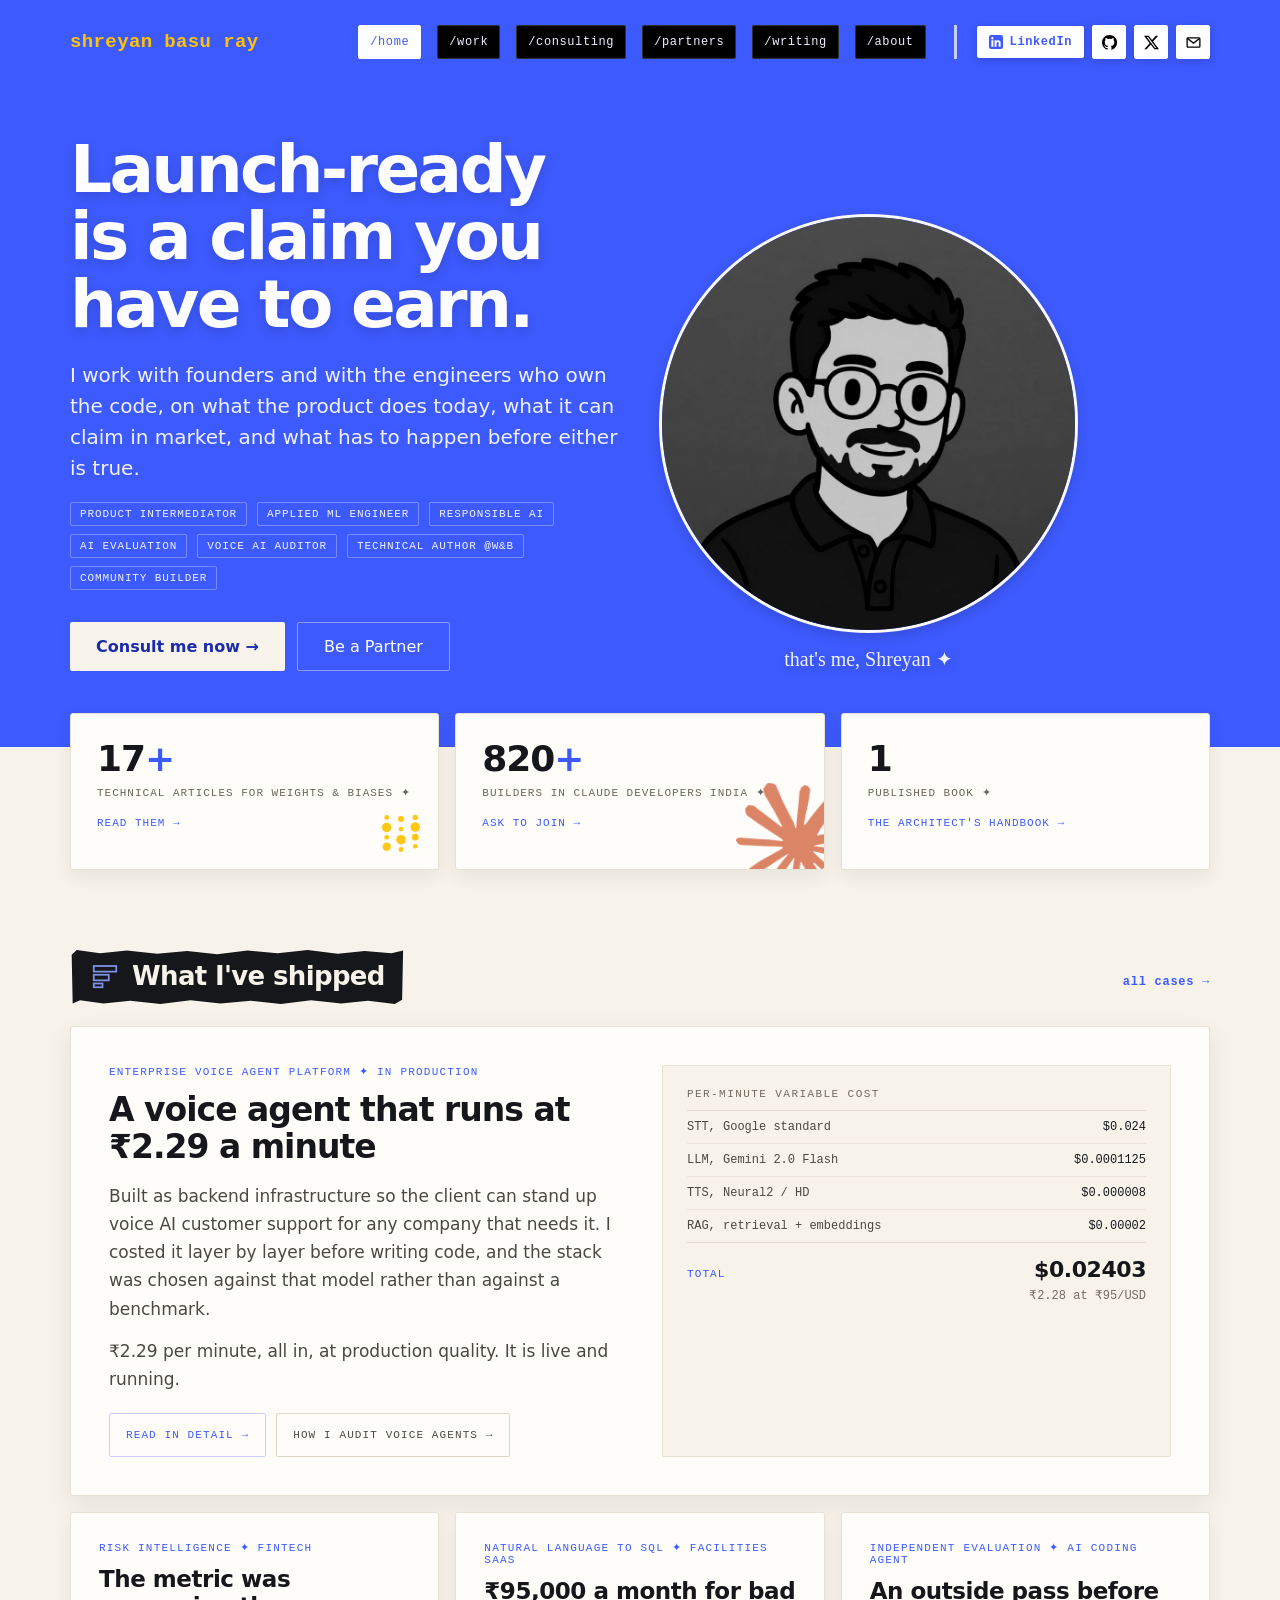
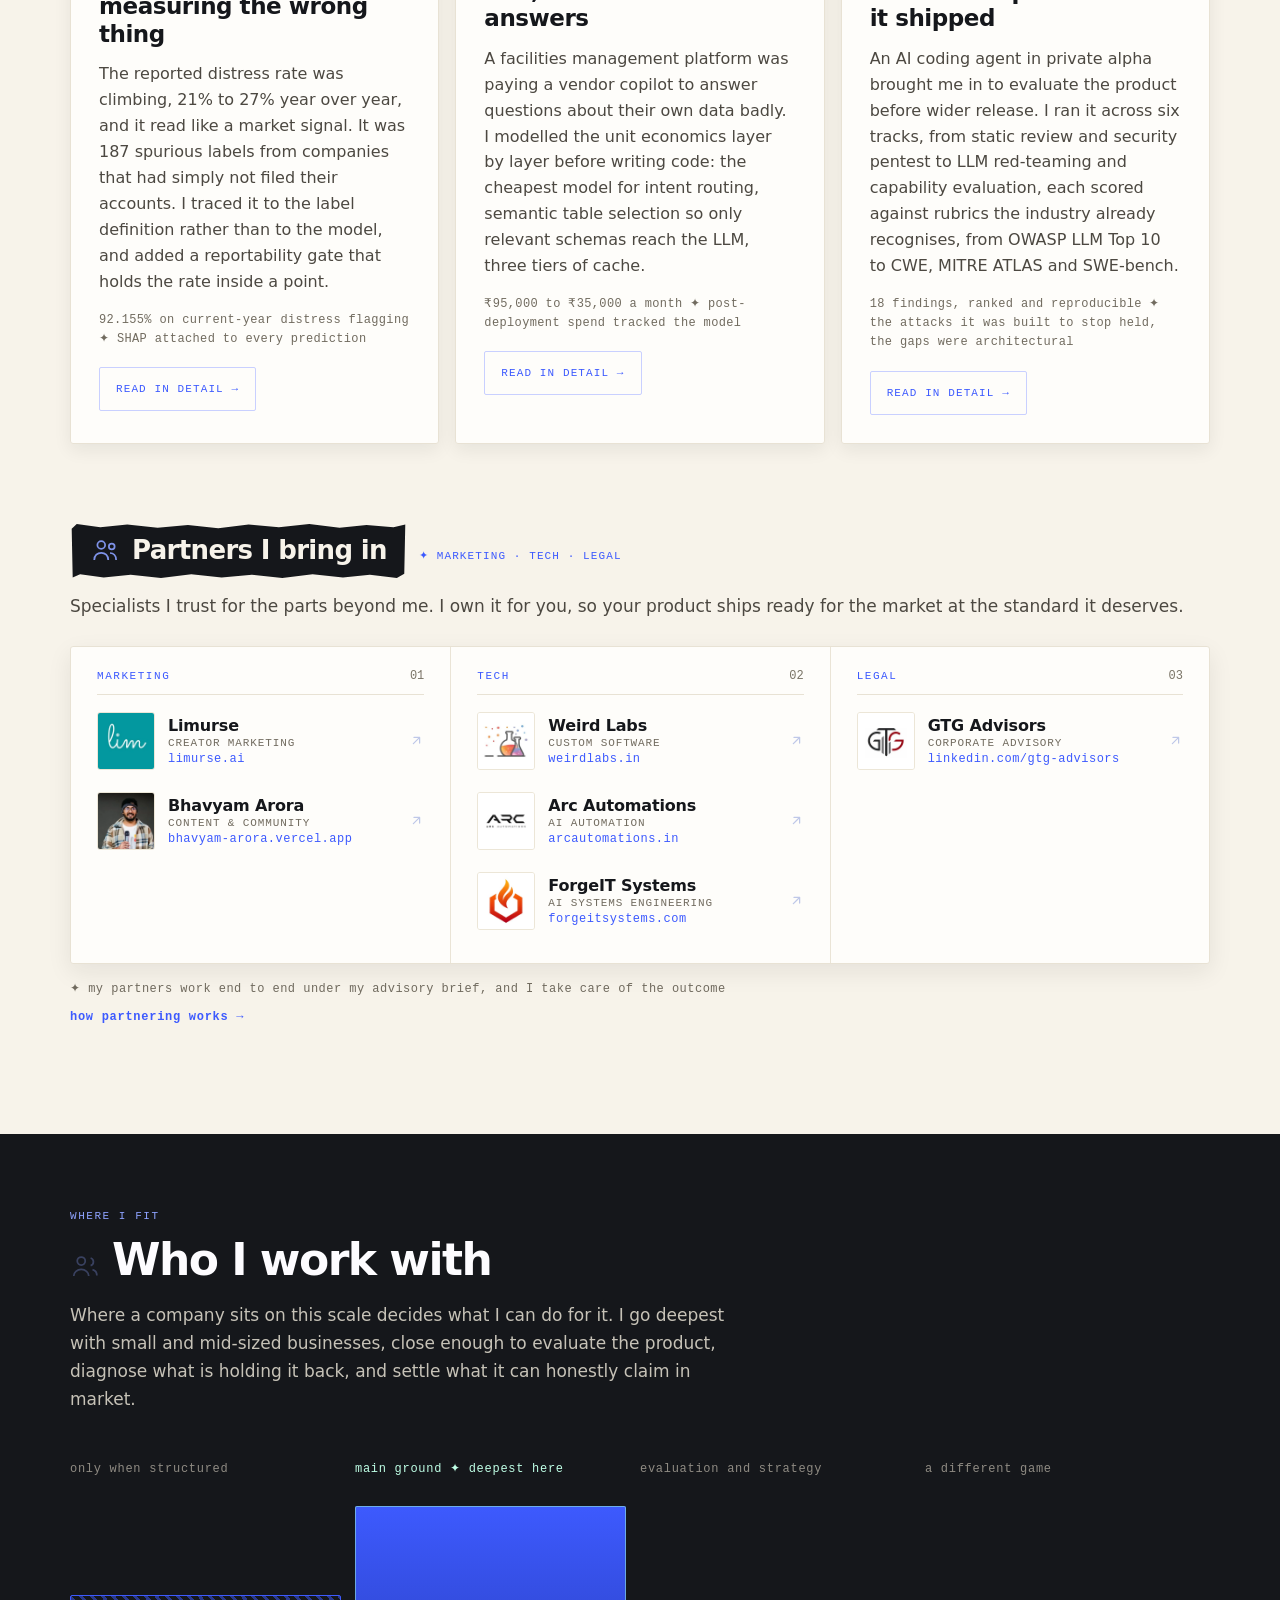
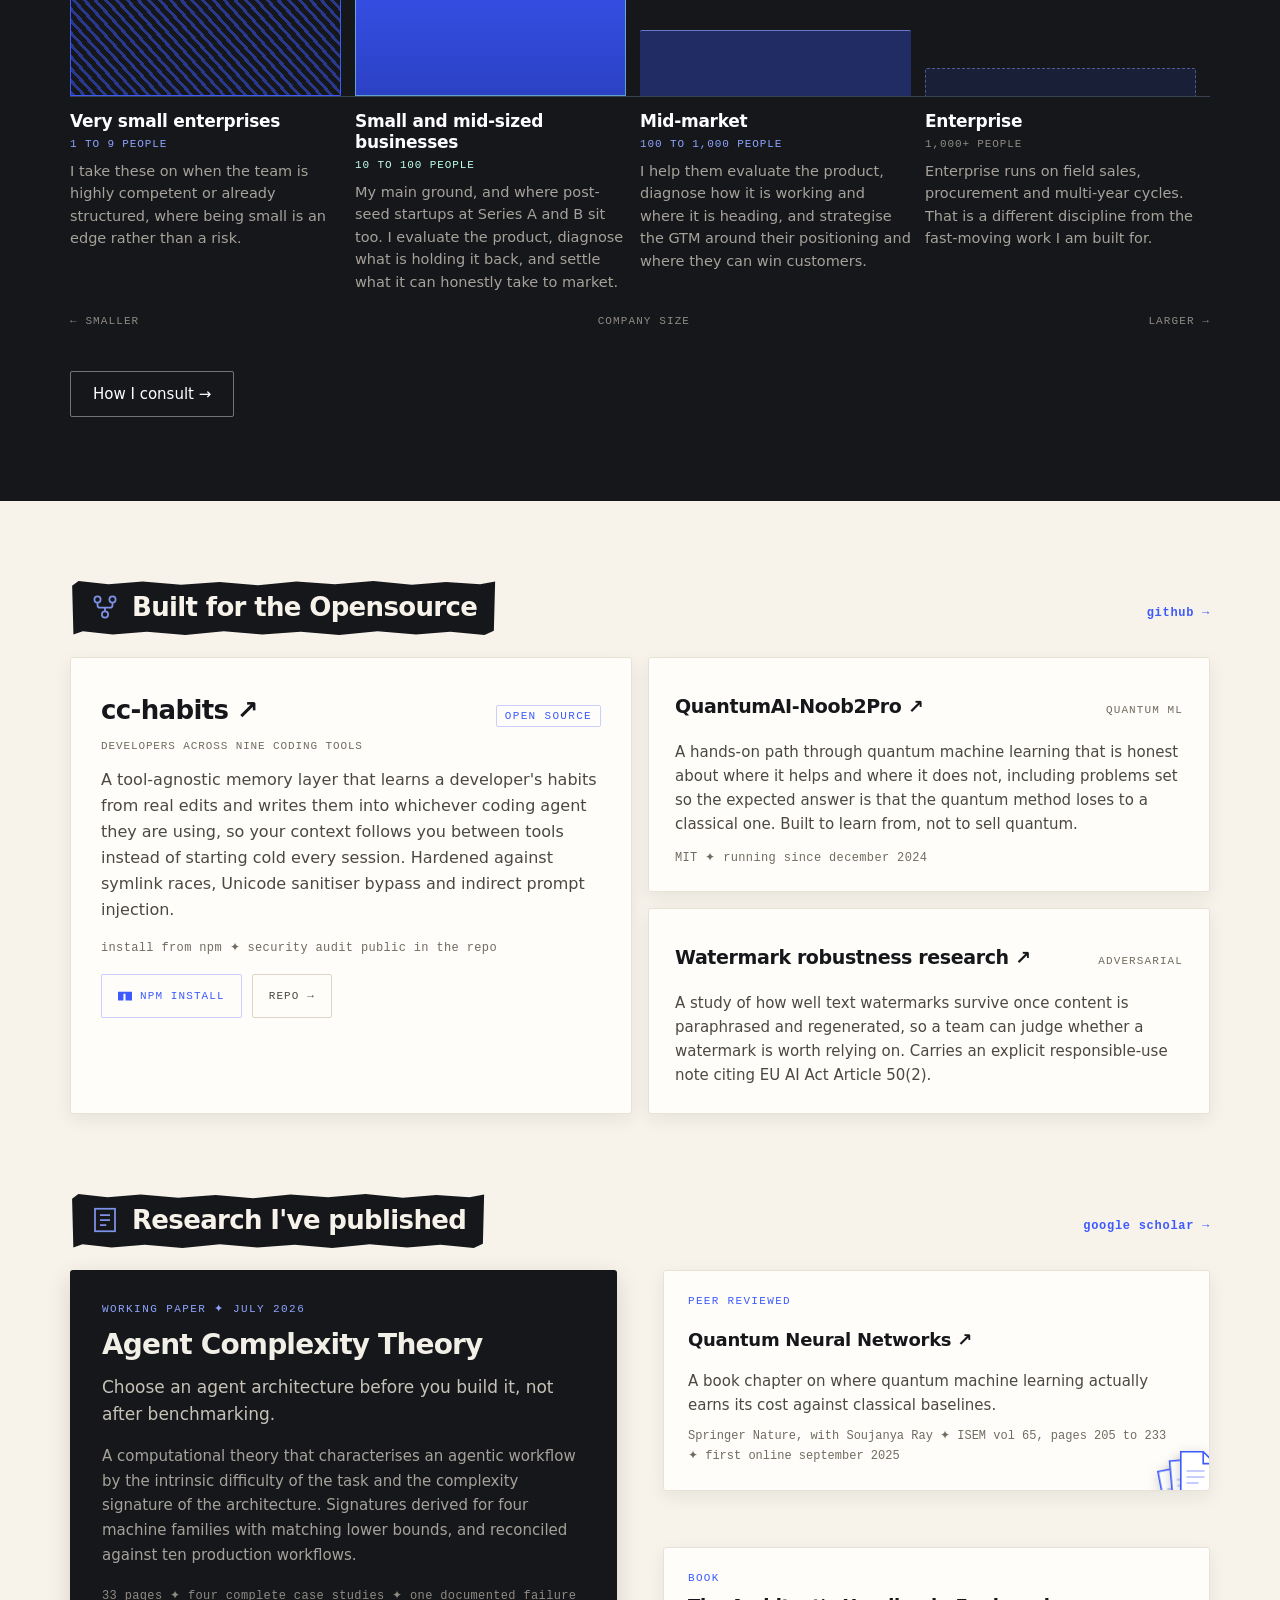
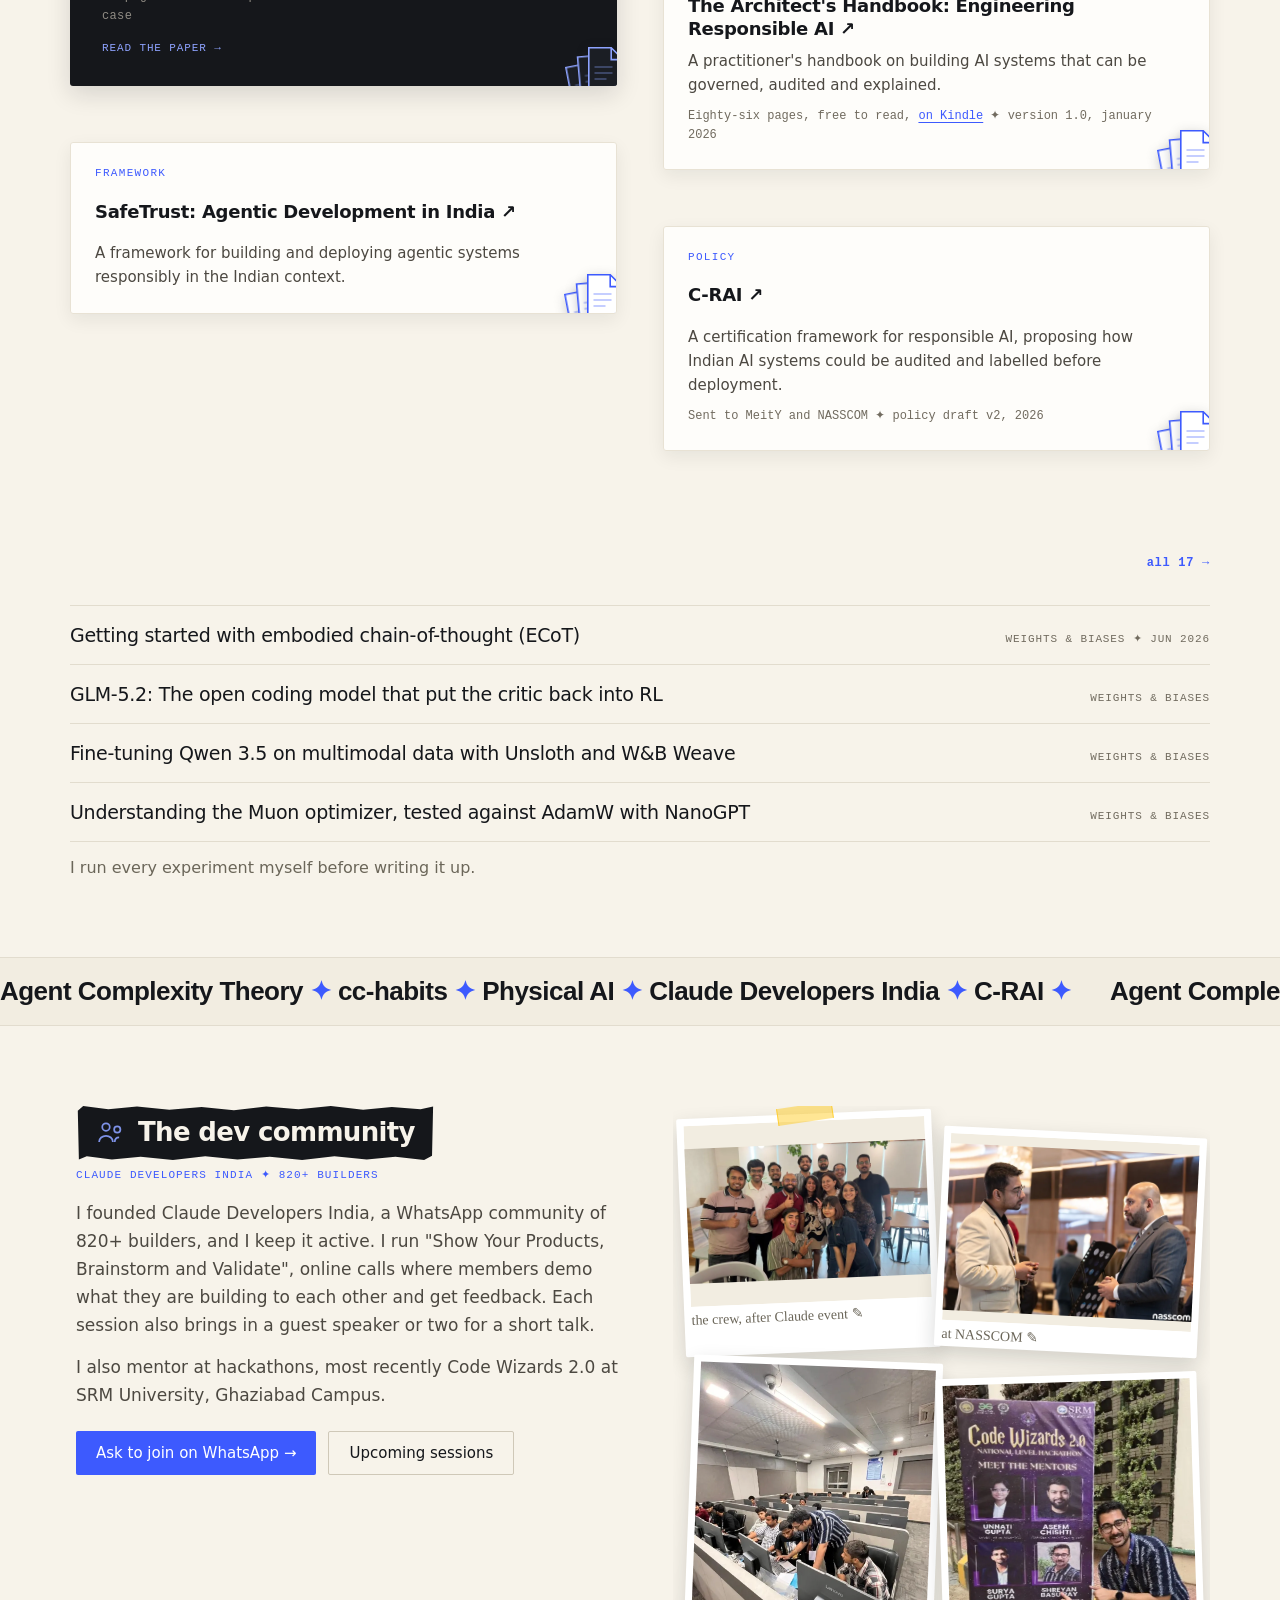
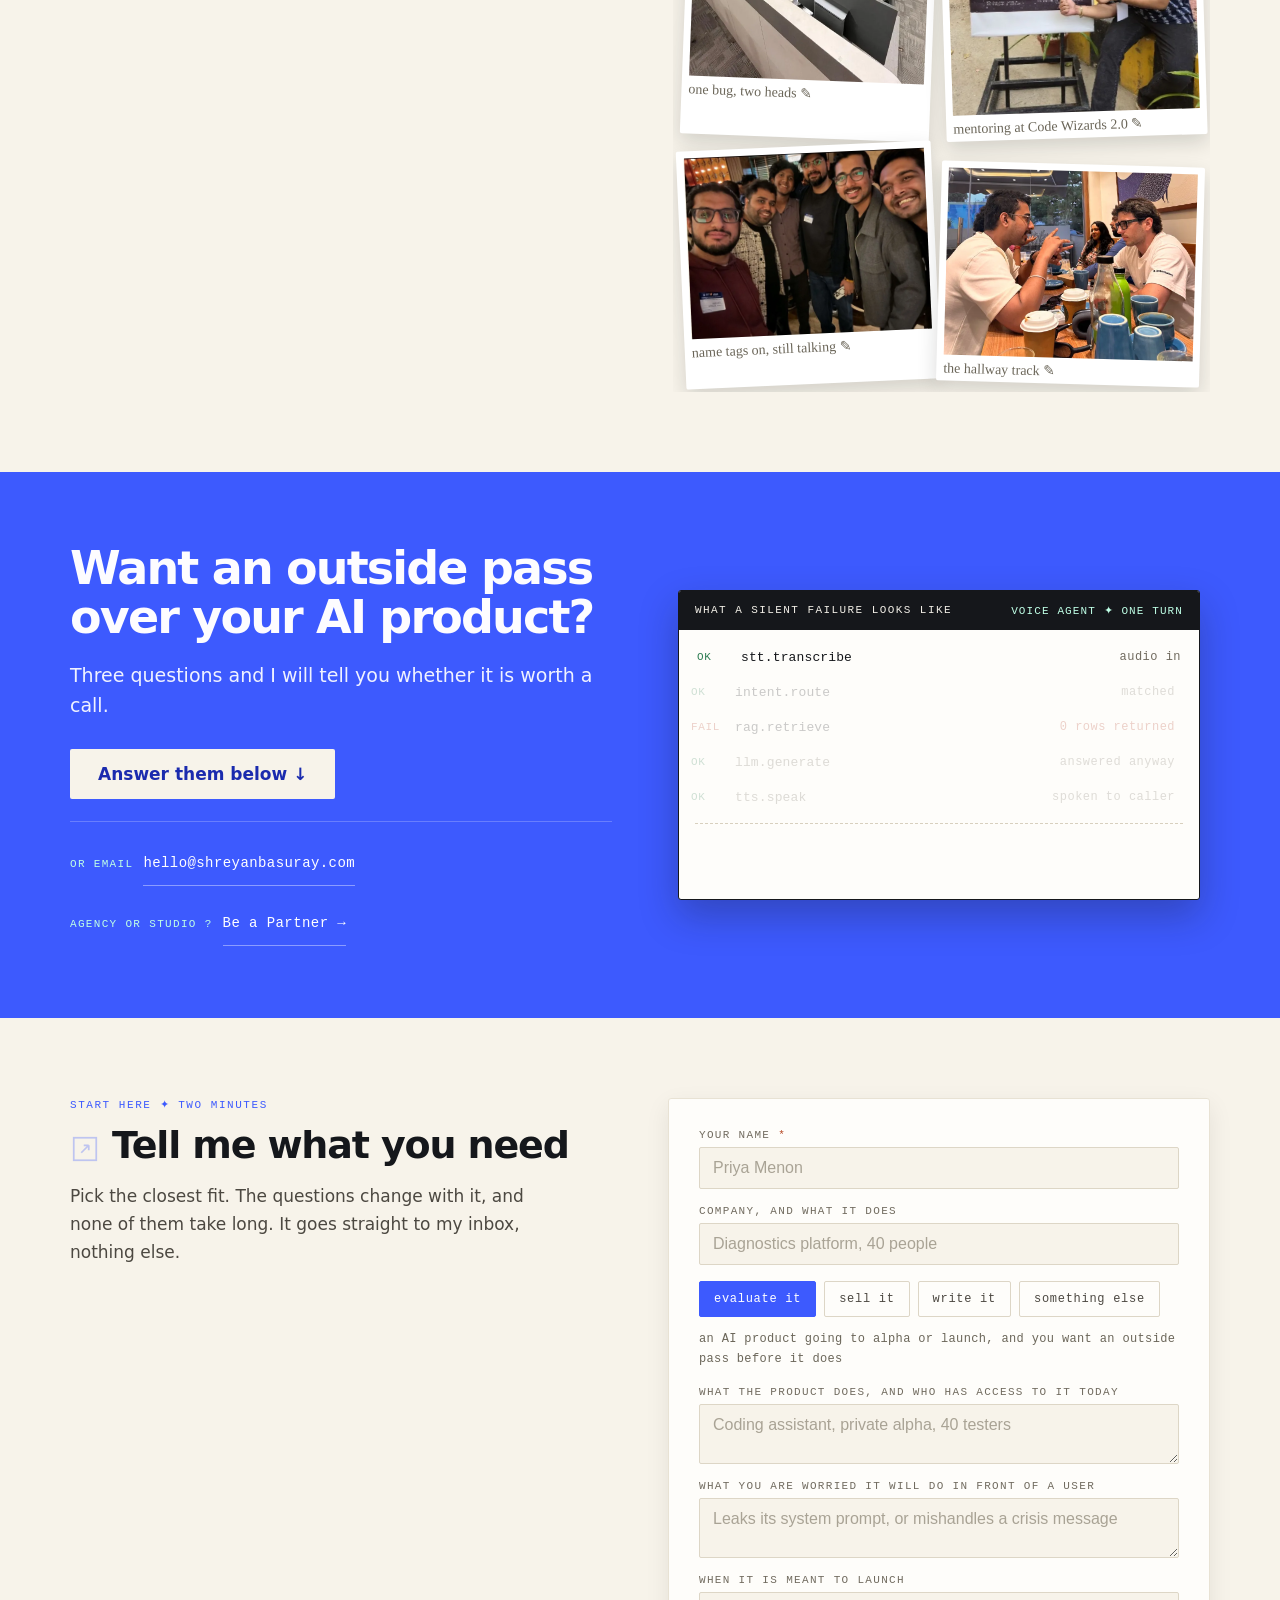
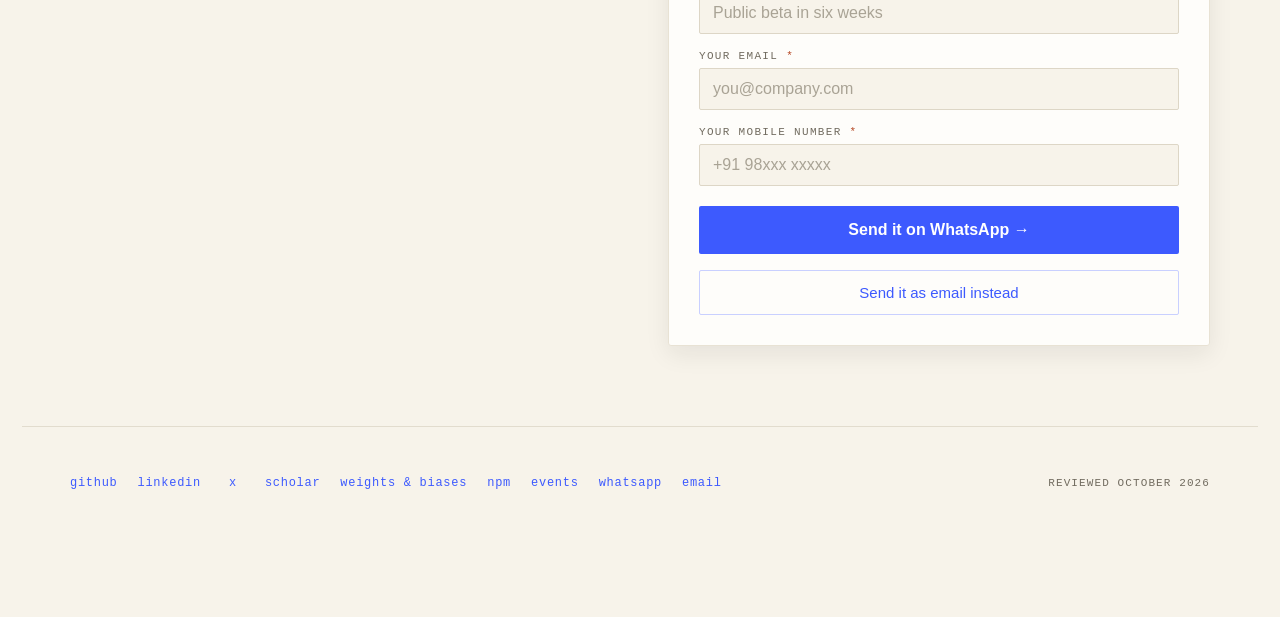
==== commit bc04c81d: "Add floating WhatsApp button and tighten UI consistency - Floating WhatsApp button, bottom right on " ====
--- a/index.html
+++ b/index.html
@@ -22,8 +22,8 @@
 <meta property="og:image:alt" content="Shreyan Basu Ray, applied ML engineer and AI product advisor">
 <meta property="og:locale" content="en_IN">
 <meta name="twitter:card" content="summary_large_image">
-<meta name="twitter:site" content="@theengineerboy1">
-<meta name="twitter:creator" content="@theengineerboy1">
+<meta name="twitter:site" content="@shreyanbr">
+<meta name="twitter:creator" content="@shreyanbr">
 <meta name="twitter:title" content="Shreyan Basu Ray | Voice AI Auditor &amp; AI Product Advisor">
 <meta name="twitter:description" content="I advise founders and product teams on the path from AI product build to commercial launch: independent evaluation and red-team work on AI products, responsible AI readiness, and go-to-market grounded in what the product can honestly claim.">
 <meta name="twitter:image" content="https://shreyanbasuray.com/assets/og.jpg">
@@ -42,7 +42,7 @@
   a:hover{color:#1B36C9;}
   @keyframes slide{from{transform:translateX(0)}to{transform:translateX(-50%)}}
   @keyframes fadeUp{from{opacity:0;transform:translateY(22px)}to{opacity:1;transform:none}}
-  .bftab{font-family:'JetBrains Mono',monospace;font-size:11.5px;letter-spacing:.06em;padding:10px 14px;border:1px solid #DDD6C6;border-radius:2px;background:#FEFDFA;color:#4C4841;cursor:pointer;transition:background .18s ease,color .18s ease,border-color .18s ease,transform .18s ease;line-height:1.2;}
+  .bftab{font-family:'JetBrains Mono',monospace;font-size:12px;letter-spacing:.06em;padding:10px 14px;border:1px solid #DDD6C6;border-radius:2px;background:#FEFDFA;color:#4C4841;cursor:pointer;transition:background .18s ease,color .18s ease,border-color .18s ease,transform .18s ease;line-height:1.2;}
   .bftab:hover{border-color:#F0F2FF;color:#3D5AFE;transform:translateY(-2px)}
   .bftab[aria-selected="true"]{background:#3D5AFE;border-color:#3D5AFE;color:#FFFFFF;transform:none}
   /* --- mobile hygiene (WCAG 2.5.8 targets, iOS text inflation, no sideways scroll) --- */
@@ -74,18 +74,16 @@
   input::-webkit-input-placeholder,textarea::-webkit-input-placeholder{color:#A9A395}
   input:focus,textarea:focus,select:focus{border-color:#3D5AFE;outline:none;box-shadow:0 0 0 3px rgba(61,90,254,.14)}
   /* --- hero: portrait sits beside the headline, centred on it, on narrow screens --- */
-  .hero-grid{display:grid;grid-template-columns:repeat(2,minmax(0,1fr));grid-template-areas:"pill portrait" "head portrait" "body portrait";align-items:end;column-gap:clamp(28px,3vw,56px);row-gap:0;}
-  .hero-pill{grid-area:pill;min-width:0;}
+  .hero-grid{display:grid;grid-template-columns:repeat(2,minmax(0,1fr));grid-template-areas:"head portrait" "body portrait";align-items:end;column-gap:clamp(28px,3vw,56px);row-gap:0;}
   .hero-head{grid-area:head;min-width:0;align-self:end;}
   .hero-body{grid-area:body;min-width:0;}
   .hero-portrait{grid-area:portrait;min-width:0;align-self:end;}
   @media (max-width:820px){
-    .hero-grid{grid-template-columns:minmax(0,1fr) clamp(84px,26vw,148px);grid-template-areas:"pill pill" "head portrait" "body body";align-items:start;column-gap:18px;row-gap:0;}
-    .hero-pill{align-self:start;}
+    .hero-grid{grid-template-columns:minmax(0,1fr) clamp(84px,26vw,148px);grid-template-areas:"head portrait" "body body";align-items:start;column-gap:18px;row-gap:0;}
     .hero-head{align-self:center;}
     .hero-head h1{font-size:clamp(24px,7.4vw,48px) !important;overflow-wrap:break-word;}
     .hero-portrait{align-self:center;justify-self:end;width:100% !important;}
-    .hero-portrait p{font-size:10px !important;line-height:1.3 !important;max-width:100% !important;margin-top:7px !important;}
+    .hero-portrait p{font-size:12px !important;line-height:1.3 !important;max-width:100% !important;margin-top:7px !important;}
   }
   @media (prefers-reduced-motion:reduce){*{animation:none !important}}
   .mq{animation:slide 42s linear infinite;}
@@ -130,27 +128,37 @@
   @keyframes vtOut{to{opacity:0}}
   @keyframes vtIn{from{opacity:0;transform:translateY(8px)}}
   @media (prefers-reduced-motion:reduce){::view-transition-group(*),::view-transition-old(*),::view-transition-new(*){animation:none !important}}
+  /* floating WhatsApp button: bottom right on every page, held still across page transitions */
+  .wafab{position:fixed;right:max(16px,env(safe-area-inset-right));bottom:max(16px,env(safe-area-inset-bottom));z-index:50;display:inline-flex;align-items:center;gap:10px;min-height:48px;padding:0 18px 0 14px;box-sizing:border-box;border-radius:2px;background:#15171B;color:#FFFFFF;border:1px solid rgba(255,255,255,.3);box-shadow:0 10px 26px rgba(21,23,27,.3);font-family:'JetBrains Mono',monospace;font-size:12px;letter-spacing:.08em;text-transform:uppercase;font-weight:500;view-transition-name:wa-fab;transition:transform .25s ease,opacity .25s ease,visibility .25s,background-color .18s ease,box-shadow .18s ease}
+  .wafab svg{flex:0 0 auto;color:#25D366;transition:color .18s ease}
+  .wafab.is-away{opacity:0;visibility:hidden;transform:translateY(12px)}
+  .wafab:hover{color:#FFFFFF;background:#3D5AFE;transform:translateY(-2px);box-shadow:0 14px 30px rgba(21,23,27,.34)}
+  .wafab:hover svg{color:#FFFFFF}
+  @media (max-width:520px){
+    .wafab{width:52px;min-height:52px;padding:0;justify-content:center}
+    .wafab-label{position:absolute;width:1px;height:1px;overflow:hidden;clip:rect(0 0 0 0);white-space:nowrap}
+  }
+  @media print{.wafab{display:none}}
+  @media (min-width:821px) and (max-width:1140px){.navdesk > div + div{border-left:0 !important;padding-left:0 !important}}
+  @media (max-width:520px){.herocta > a{flex:1 1 100%;justify-content:center}}
   /* mobile menu */
   @keyframes navIn{from{opacity:0;transform:translateY(-8px)}to{opacity:1;transform:none}}
   .navchk:checked ~ .navpanel{animation:navIn .24s cubic-bezier(.22,.7,.2,1)}
   .navlink[aria-current="page"] span{color:#FFC300}
-  /* footer links: brand blue is too dark on ink, use the light blue */
-  .flink{color:#8EA3FF}
-  .flink:hover{color:#FFFFFF}
 </style>
 <style>.hv1:hover{background:#FFFFFF !important;color:#3D5AFE !important;border-color:#FFFFFF !important}.hv1:focus-visible{background:#FFFFFF !important;color:#3D5AFE !important;border-color:#FFFFFF !important}.hv2:hover{background:#FFFFFF !important;color:#3D5AFE !important}.hv2:focus-visible{background:#FFFFFF !important;color:#3D5AFE !important}.hv3:hover{background:rgba(255,255,255,.14) !important;color:#FFFFFF !important}.hv3:focus-visible{background:rgba(255,255,255,.14) !important;color:#FFFFFF !important}.hv4:hover{background:#FFFFFF !important}.hv4:focus-visible{background:#FFFFFF !important}.hv5:hover{background:rgba(255,255,255,.12) !important}.hv5:focus-visible{background:rgba(255,255,255,.12) !important}.hv6:hover{transform:translateY(-3px) !important;box-shadow:0 12px 26px rgba(21,23,27,.11) !important}.hv6:focus-visible{transform:translateY(-3px) !important;box-shadow:0 12px 26px rgba(21,23,27,.11) !important}.hv7:hover{background:#3D5AFE !important;color:#FFFFFF !important;border-color:#3D5AFE !important}.hv7:focus-visible{background:#3D5AFE !important;color:#FFFFFF !important;border-color:#3D5AFE !important}.hv8:hover{transform:translateY(-3px) !important;box-shadow:0 12px 28px rgba(21,23,27,.11) !important}.hv8:focus-visible{transform:translateY(-3px) !important;box-shadow:0 12px 28px rgba(21,23,27,.11) !important}.hv9:hover{color:#3D5AFE !important}.hv9:focus-visible{color:#3D5AFE !important}.hv10:hover{background:#F2EDE1 !important}.hv10:focus-visible{background:#F2EDE1 !important}.hv11:hover{transform:translateY(-3px) !important;box-shadow:0 16px 34px rgba(21,23,27,.2) !important}.hv11:focus-visible{transform:translateY(-3px) !important;box-shadow:0 16px 34px rgba(21,23,27,.2) !important}.hv12:hover{background:#1B36C9 !important}.hv12:focus-visible{background:#1B36C9 !important}.hv13:hover{color:#FFFFFF !important}.hv13:focus-visible{color:#FFFFFF !important}.hv14:hover{transform:translateY(-4px) !important;border-color:#3D5AFE !important}.hv14:focus-visible{transform:translateY(-4px) !important;border-color:#3D5AFE !important}.hv15:hover{background:#EEF1FF !important}.hv15:focus-visible{background:#EEF1FF !important}.hv16:hover{background:rgba(255,255,255,.13) !important}.hv16:focus-visible{background:rgba(255,255,255,.13) !important}.hv17:hover{border-color:#FFFFFF !important}.hv17:focus-visible{border-color:#FFFFFF !important}.hvli:hover{background:#EEF1FF !important;color:#1B2BAE !important}.hvli:focus-visible{background:#EEF1FF !important;color:#1B2BAE !important}</style>
 <style>
   /* engagement scale: bar height = depth of engagement, axis = company size */
   .esc{display:grid;grid-template-columns:repeat(4,minmax(0,1fr));gap:0;}
   .esc-seg{display:flex;flex-direction:column;min-width:0;}
-  .esc-cap{font-family:'JetBrains Mono',monospace;font-size:10.5px;letter-spacing:.06em;line-height:1.5;color:#8F8B83;margin-bottom:10px;padding-right:14px;min-height:3em;}
+  .esc-cap{font-family:'JetBrains Mono',monospace;font-size:12px;letter-spacing:.06em;line-height:1.5;color:#8F8B83;margin-bottom:10px;padding-right:14px;min-height:3em;}
   .esc-barwrap{height:190px;display:flex;flex-direction:column;justify-content:flex-end;padding-right:14px;}
   .esc-bar{border-radius:2px 2px 0 0;height:var(--d);animation:escGrow .9s cubic-bezier(.22,.7,.2,1) both;transform-origin:bottom;}
   .esc-info{border-top:1px solid #3A4252;padding:14px 14px 0 0;}
   .esc-name{font-size:17px;font-weight:600;letter-spacing:-.015em;color:#FDFCFF;line-height:1.25;}
-  .esc-kick{font-family:'JetBrains Mono',monospace;font-size:10.5px;letter-spacing:.08em;text-transform:uppercase;color:#8EA3FF;margin-top:6px;}
+  .esc-kick{font-family:'JetBrains Mono',monospace;font-size:11px;letter-spacing:.08em;text-transform:uppercase;color:#8EA3FF;margin-top:6px;}
   .esc-desc{margin:10px 0 0;font-size:14.5px;line-height:1.55;color:#A6A29A;}
-  .esc-axislabels{display:flex;justify-content:space-between;margin-top:22px;font-family:'JetBrains Mono',monospace;font-size:10.5px;letter-spacing:.1em;text-transform:uppercase;color:#8F8B83;}
+  .esc-axislabels{display:flex;justify-content:space-between;margin-top:22px;font-family:'JetBrains Mono',monospace;font-size:11px;letter-spacing:.1em;text-transform:uppercase;color:#8F8B83;}
   @keyframes escGrow{from{transform:scaleY(.15);opacity:0}to{transform:scaleY(1);opacity:1}}
   @media(max-width:720px){
     .esc{grid-template-columns:minmax(0,1fr);gap:26px;}
@@ -163,7 +171,7 @@
   }
   @media(prefers-reduced-motion:reduce){.esc-bar{animation:none}}
 </style>
-<script type="application/ld+json">{"@context":"https://schema.org","@graph":[{"@type":"Person","@id":"https://shreyanbasuray.com/#person","name":"Shreyan Basu Ray","alternateName":["Shreyan Basu","Shreyan Ray","shreyanbasuray"],"givenName":"Shreyan","familyName":"Basu Ray","url":"https://shreyanbasuray.com/","mainEntityOfPage":"https://shreyanbasuray.com/","image":"https://shreyanbasuray.com/assets/portrait-real.jpg","jobTitle":["Applied Machine Learning Engineer","AI Product Advisor","Responsible AI Consultant","Voice AI Auditor"],"email":"mailto:hello@shreyanbasuray.com","description":"Advises founders and product teams on the path from AI product build to commercial launch: independent evaluation and red-team work on AI products, responsible AI readiness, and go-to-market strategy grounded in what the product can honestly claim.","address":{"@type":"PostalAddress","addressCountry":"IN"},"knowsAbout":["Machine learning engineering","Production AI systems","Large language models","AI agents","LLM evaluation","LLM observability","MLOps","Responsible AI","AI governance","Quantum machine learning","Retrieval-augmented generation","Natural language to SQL","Cost modelling for AI systems","AI red teaming","Adversarial testing of LLM applications","Prompt injection","Jailbreak resistance testing","AI assurance","AI product positioning","Go-to-market strategy for AI products","OWASP Top 10 for LLM Applications","MITRE ATLAS","NIST AI Risk Management Framework","ISO/IEC 42001","DPDP Act 2023","Voice AI agents","Voice agent evaluation","Conversational AI diagnostics","Telephony and speech audio analysis"],"sameAs":["https://github.com/Shreyan1","https://www.linkedin.com/in/shreyanbasuray","https://x.com/theengineerboy1","https://orcid.org/0000-0002-2641-8048","https://scholar.google.com/citations?user=vih7SfEAAAAJ&hl=en","https://wandb.ai/basurayshreyan","https://www.npmjs.com/~shreyanbr","https://huggingface.co/shreyanbr","https://www.mathworks.com/matlabcentral/profile/authors/23980008","https://pypi.org/user/shreyanbr/"]},{"@type":"WebSite","@id":"https://shreyanbasuray.com/#website","url":"https://shreyanbasuray.com/","name":"Shreyan Basu Ray","description":"I advise founders and product teams on the path from AI product build to commercial launch: independent evaluation and red-team work on AI products, responsible AI readiness, and go-to-market grounded in what the product can honestly claim.","inLanguage":"en","publisher":{"@id":"https://shreyanbasuray.com/#person"}},{"@type":"ProfilePage","@id":"https://shreyanbasuray.com/#page","url":"https://shreyanbasuray.com/","name":"Shreyan Basu Ray | Voice AI Auditor & AI Product Advisor","description":"I advise founders and product teams on the path from AI product build to commercial launch: independent evaluation and red-team work on AI products, responsible AI readiness, and go-to-market grounded in what the product can honestly claim.","isPartOf":{"@id":"https://shreyanbasuray.com/#website"},"about":{"@id":"https://shreyanbasuray.com/#person"},"mainEntity":{"@id":"https://shreyanbasuray.com/#person"},"inLanguage":"en"}]}</script>
+<script type="application/ld+json">{"@context":"https://schema.org","@graph":[{"@type":"Person","@id":"https://shreyanbasuray.com/#person","name":"Shreyan Basu Ray","alternateName":["Shreyan Basu","Shreyan Ray","shreyanbasuray"],"givenName":"Shreyan","familyName":"Basu Ray","url":"https://shreyanbasuray.com/","mainEntityOfPage":"https://shreyanbasuray.com/","image":"https://shreyanbasuray.com/assets/portrait-real.jpg","jobTitle":["Applied Machine Learning Engineer","AI Product Advisor","Responsible AI Consultant","Voice AI Auditor"],"email":"mailto:hello@shreyanbasuray.com","description":"Advises founders and product teams on the path from AI product build to commercial launch: independent evaluation and red-team work on AI products, responsible AI readiness, and go-to-market strategy grounded in what the product can honestly claim.","address":{"@type":"PostalAddress","addressCountry":"IN"},"knowsAbout":["Machine learning engineering","Production AI systems","Large language models","AI agents","LLM evaluation","LLM observability","MLOps","Responsible AI","AI governance","Quantum machine learning","Retrieval-augmented generation","Natural language to SQL","Cost modelling for AI systems","AI red teaming","Adversarial testing of LLM applications","Prompt injection","Jailbreak resistance testing","AI assurance","AI product positioning","Go-to-market strategy for AI products","OWASP Top 10 for LLM Applications","MITRE ATLAS","NIST AI Risk Management Framework","ISO/IEC 42001","DPDP Act 2023","Voice AI agents","Voice agent evaluation","Conversational AI diagnostics","Telephony and speech audio analysis"],"sameAs":["https://github.com/Shreyan1","https://www.linkedin.com/in/shreyanbasuray","https://x.com/shreyanbr","https://orcid.org/0000-0002-2641-8048","https://scholar.google.com/citations?user=vih7SfEAAAAJ&hl=en","https://wandb.ai/basurayshreyan","https://www.npmjs.com/~shreyanbr","https://huggingface.co/shreyanbr","https://www.mathworks.com/matlabcentral/profile/authors/23980008","https://pypi.org/user/shreyanbr/"]},{"@type":"WebSite","@id":"https://shreyanbasuray.com/#website","url":"https://shreyanbasuray.com/","name":"Shreyan Basu Ray","description":"I advise founders and product teams on the path from AI product build to commercial launch: independent evaluation and red-team work on AI products, responsible AI readiness, and go-to-market grounded in what the product can honestly claim.","inLanguage":"en","publisher":{"@id":"https://shreyanbasuray.com/#person"}},{"@type":"ProfilePage","@id":"https://shreyanbasuray.com/#page","url":"https://shreyanbasuray.com/","name":"Shreyan Basu Ray | Voice AI Auditor & AI Product Advisor","description":"I advise founders and product teams on the path from AI product build to commercial launch: independent evaluation and red-team work on AI products, responsible AI readiness, and go-to-market grounded in what the product can honestly claim.","isPartOf":{"@id":"https://shreyanbasuray.com/#website"},"about":{"@id":"https://shreyanbasuray.com/#person"},"mainEntity":{"@id":"https://shreyanbasuray.com/#person"},"inLanguage":"en"}]}</script>
 </head>
 <body>
 <div style="background:#F7F3EA;color:#15171B;font-family:Outfit,system-ui,sans-serif;overflow-x:clip;">
@@ -183,16 +191,16 @@
         <a href="/about/" class="hit hv1" style="color: #EDF0FF; padding: 9px 11px; border-radius: 2px; border: 1px solid rgba(255,255,255,.18); background-color: #000000">/about</a>
       </div>
       <div style="display: flex; gap: 8px; align-items: center; padding-left: 20px; border-left: 3px solid rgba(255,255,255,.7); flex-direction: row; justify-content: flex-start">
-        <a href="https://www.linkedin.com/in/shreyanbasuray" class="hit hvli" aria-label="Connect on LinkedIn" style="display:inline-flex;align-items:center;gap:7px;height:32px;padding:0 12px;border-radius:2px;background:#FFFFFF;color:#3D5AFE;font-family:'JetBrains Mono',monospace;font-size:11px;letter-spacing:.05em;font-weight:700;white-space:nowrap;box-shadow:0 2px 8px rgba(10,15,40,.18);" target="_blank" rel="noopener noreferrer">
+        <a href="https://www.linkedin.com/in/shreyanbasuray" class="hit hvli" aria-label="Connect on LinkedIn" style="display:inline-flex;align-items:center;gap:7px;height:32px;padding:0 12px;border-radius:2px;background:#FFFFFF;color:#3D5AFE;font-family:'JetBrains Mono',monospace;font-size:12px;letter-spacing:.05em;font-weight:700;white-space:nowrap;box-shadow:0 2px 8px rgba(10,15,40,.18);" target="_blank" rel="noopener noreferrer">
           <svg width="14" height="14" viewBox="0 0 16 16" fill="currentColor" aria-hidden="true"><path d="M13.6 0H2.4A2.4 2.4 0 0 0 0 2.4v11.2A2.4 2.4 0 0 0 2.4 16h11.2a2.4 2.4 0 0 0 2.4-2.4V2.4A2.4 2.4 0 0 0 13.6 0zM5 13.3H2.7V6.1H5v7.2zM3.85 5.1a1.34 1.34 0 1 1 0-2.68 1.34 1.34 0 0 1 0 2.68zM13.3 13.3H11V9.5c0-.9-.32-1.52-1.13-1.52-.62 0-.99.42-1.15.82-.06.15-.08.35-.08.55v3.95H6.35s.03-6.4 0-7.2h2.29v1.02c.3-.47.85-1.14 2.06-1.14 1.5 0 2.6.98 2.6 3.08v4.24z"></path></svg>LinkedIn
         </a>
-        <a href="https://github.com/Shreyan1" class="hit hv2" aria-label="GitHub" style="display:flex;align-items:center;justify-content:center;width:32px;height:32px;border:1px solid rgba(255,255,255,.32);border-radius:2px;color:#FFFFFF;" target="_blank" rel="noopener noreferrer">
+        <a href="https://github.com/Shreyan1" class="hit hvli" aria-label="GitHub" style="display:flex;align-items:center;justify-content:center;width:32px;height:32px;border:1px solid #FFFFFF;border-radius:2px;background:#FFFFFF;color:#000000;box-shadow:0 2px 8px rgba(10,15,40,.18);" target="_blank" rel="noopener noreferrer">
           <svg width="15" height="15" viewBox="0 0 16 16" fill="currentColor" aria-hidden="true"><path d="M8 0C3.58 0 0 3.58 0 8c0 3.54 2.29 6.53 5.47 7.59.4.07.55-.17.55-.38v-1.34c-2.23.49-2.7-1.07-2.7-1.07-.36-.93-.89-1.18-.89-1.18-.73-.5.05-.49.05-.49.81.06 1.23.83 1.23.83.72 1.23 1.88.87 2.34.67.07-.52.28-.87.51-1.07-1.78-.2-3.64-.89-3.64-3.95 0-.87.31-1.59.83-2.15-.08-.2-.36-1.02.08-2.12 0 0 .67-.21 2.2.82a7.6 7.6 0 0 1 4 0c1.53-1.03 2.2-.82 2.2-.82.44 1.1.16 1.92.08 2.12.52.56.83 1.28.83 2.15 0 3.07-1.87 3.75-3.65 3.95.29.25.54.73.54 1.48v2.19c0 .21.15.46.55.38A8 8 0 0 0 8 0z"></path></svg>
         </a>
-        <a href="https://api.whatsapp.com/send/?phone=919830152522&amp;text=Hey%20Shreyan!%20I%20reached%20out%20from%20your%20website.&amp;type=phone_number&amp;app_absent=0" class="hit hv2" aria-label="WhatsApp" style="display:flex;align-items:center;justify-content:center;width:32px;height:32px;border:1px solid rgba(255,255,255,.32);border-radius:2px;color:#FFFFFF;" target="_blank" rel="noopener noreferrer">
-          <svg width="15" height="15" viewBox="0 0 16 16" fill="currentColor" aria-hidden="true"><path d="M8.02 0C3.7 0 .2 3.5.2 7.82c0 1.38.36 2.72 1.04 3.9L0 16l4.4-1.16a7.8 7.8 0 0 0 3.62.9c4.32 0 7.82-3.5 7.82-7.82S12.34 0 8.02 0zm4.6 11.06c-.2.55-1.16 1.06-1.6 1.1-.44.05-.86.22-2.9-.6-2.46-.99-4-3.5-4.12-3.66-.12-.16-.98-1.3-.98-2.48 0-1.18.62-1.76.84-2 .22-.24.48-.3.64-.3h.46c.15 0 .35-.06.54.4l.75 1.8c.06.13.1.28.01.45l-.28.42c-.09.12-.19.25-.08.44.11.19.5.82 1.07 1.33.73.65 1.35.86 1.54.95.19.1.3.08.42-.05l.6-.7c.15-.19.28-.14.47-.07l1.7.8c.19.09.32.13.37.21.05.08.05.48-.15 1.03z"></path></svg>
+        <a href="https://x.com/shreyanbr" class="hit hvli" aria-label="Shreyan on X" style="display:flex;align-items:center;justify-content:center;width:32px;height:32px;border:1px solid #FFFFFF;border-radius:2px;background:#FFFFFF;color:#000000;box-shadow:0 2px 8px rgba(10,15,40,.18);" target="_blank" rel="noopener noreferrer">
+          <svg width="15" height="15" viewBox="0 0 24 24" fill="currentColor" aria-hidden="true"><path d="M18.9 1.15h3.68l-8.04 9.19L24 22.85h-7.41l-5.8-7.58-6.64 7.58H.47l8.6-9.83L0 1.15h7.59l5.25 6.93zm-1.29 19.5h2.04L6.49 3.24H4.3z"></path></svg>
         </a>
-        <a href="mailto:hello@shreyanbasuray.com" class="hit hv2" aria-label="Email" style="display:flex;align-items:center;justify-content:center;width:32px;height:32px;border:1px solid rgba(255,255,255,.32);border-radius:2px;color:#FFFFFF;">
+        <a href="mailto:hello@shreyanbasuray.com" class="hit hvli" aria-label="Email" style="display:flex;align-items:center;justify-content:center;width:32px;height:32px;border:1px solid #FFFFFF;border-radius:2px;background:#FFFFFF;color:#000000;box-shadow:0 2px 8px rgba(10,15,40,.18);">
           <svg width="15" height="15" viewBox="0 0 16 16" fill="none" stroke="currentColor" stroke-width="1.4" aria-hidden="true"><rect x="1.2" y="3" width="13.6" height="10" rx="1"></rect><path d="M1.6 3.8 8 8.6l6.4-4.8"></path></svg>
         </a>
       </div>
@@ -212,20 +220,15 @@
         <a href="/about/" class="navlink">/about<span aria-hidden="true">→</span></a>
         <div style="display:flex;flex-wrap:wrap;gap:10px;padding-top:18px;">
           <a href="https://www.linkedin.com/in/shreyanbasuray" class="hvli" aria-label="Connect on LinkedIn" style="display:inline-flex;align-items:center;gap:9px;height:44px;padding:0 18px;border-radius:2px;background:#FFFFFF;color:#3D5AFE;font-family:'JetBrains Mono',monospace;font-size:13px;letter-spacing:.05em;font-weight:700;white-space:nowrap;" target="_blank" rel="noopener noreferrer"><svg width="17" height="17" viewBox="0 0 16 16" fill="currentColor" aria-hidden="true"><path d="M13.6 0H2.4A2.4 2.4 0 0 0 0 2.4v11.2A2.4 2.4 0 0 0 2.4 16h11.2a2.4 2.4 0 0 0 2.4-2.4V2.4A2.4 2.4 0 0 0 13.6 0zM5 13.3H2.7V6.1H5v7.2zM3.85 5.1a1.34 1.34 0 1 1 0-2.68 1.34 1.34 0 0 1 0 2.68zM13.3 13.3H11V9.5c0-.9-.32-1.52-1.13-1.52-.62 0-.99.42-1.15.82-.06.15-.08.35-.08.55v3.95H6.35s.03-6.4 0-7.2h2.29v1.02c.3-.47.85-1.14 2.06-1.14 1.5 0 2.6.98 2.6 3.08v4.24z"></path></svg>LinkedIn</a>
-        <a href="https://github.com/Shreyan1" aria-label="GitHub" style="display:flex;align-items:center;justify-content:center;width:44px;height:44px;border:1px solid rgba(255,255,255,.35);border-radius:2px;color:#FFFFFF;"><svg width="17" height="17" viewBox="0 0 16 16" fill="currentColor" aria-hidden="true"><path d="M8 0C3.58 0 0 3.58 0 8c0 3.54 2.29 6.53 5.47 7.59.4.07.55-.17.55-.38v-1.34c-2.23.49-2.7-1.07-2.7-1.07-.36-.93-.89-1.18-.89-1.18-.73-.5.05-.49.05-.49.81.06 1.23.83 1.23.83.72 1.23 1.88.87 2.34.67.07-.52.28-.87.51-1.07-1.78-.2-3.64-.89-3.64-3.95 0-.87.31-1.59.83-2.15-.08-.2-.36-1.02.08-2.12 0 0 .67-.21 2.2.82a7.6 7.6 0 0 1 4 0c1.53-1.03 2.2-.82 2.2-.82.44 1.1.16 1.92.08 2.12.52.56.83 1.28.83 2.15 0 3.07-1.87 3.75-3.65 3.95.29.25.54.73.54 1.48v2.19c0 .21.15.46.55.38A8 8 0 0 0 8 0z"></path></svg></a>
-          <a href="https://api.whatsapp.com/send/?phone=919830152522&amp;text=Hey%20Shreyan!%20I%20reached%20out%20from%20your%20website.&amp;type=phone_number&amp;app_absent=0" aria-label="WhatsApp" style="display:flex;align-items:center;justify-content:center;width:44px;height:44px;border:1px solid rgba(255,255,255,.35);border-radius:2px;color:#FFFFFF;"><svg width="17" height="17" viewBox="0 0 16 16" fill="currentColor" aria-hidden="true"><path d="M8.02 0C3.7 0 .2 3.5.2 7.82c0 1.38.36 2.72 1.04 3.9L0 16l4.4-1.16a7.8 7.8 0 0 0 3.62.9c4.32 0 7.82-3.5 7.82-7.82S12.34 0 8.02 0zm4.6 11.06c-.2.55-1.16 1.06-1.6 1.1-.44.05-.86.22-2.9-.6-2.46-.99-4-3.5-4.12-3.66-.12-.16-.98-1.3-.98-2.48 0-1.18.62-1.76.84-2 .22-.24.48-.3.64-.3h.46c.15 0 .35-.06.54.4l.75 1.8c.06.13.1.28.01.45l-.28.42c-.09.12-.19.25-.08.44.11.19.5.82 1.07 1.33.73.65 1.35.86 1.54.95.19.1.3.08.42-.05l.6-.7c.15-.19.28-.14.47-.07l1.7.8c.19.09.32.13.37.21.05.08.05.48-.15 1.03z"></path></svg></a>
-          <a href="mailto:hello@shreyanbasuray.com" aria-label="Email" style="display:flex;align-items:center;justify-content:center;width:44px;height:44px;border:1px solid rgba(255,255,255,.35);border-radius:2px;color:#FFFFFF;"><svg width="17" height="17" viewBox="0 0 16 16" fill="none" stroke="currentColor" stroke-width="1.4" aria-hidden="true"><rect x="1.2" y="3" width="13.6" height="10" rx="1"></rect><path d="M1.6 3.8 8 8.6l6.4-4.8"></path></svg></a>
+        <a class="hvli" href="https://github.com/Shreyan1" aria-label="GitHub" target="_blank" rel="noopener noreferrer" style="display:flex;align-items:center;justify-content:center;width:44px;height:44px;border:1px solid #FFFFFF;border-radius:2px;background:#FFFFFF;color:#000000;"><svg width="17" height="17" viewBox="0 0 16 16" fill="currentColor" aria-hidden="true"><path d="M8 0C3.58 0 0 3.58 0 8c0 3.54 2.29 6.53 5.47 7.59.4.07.55-.17.55-.38v-1.34c-2.23.49-2.7-1.07-2.7-1.07-.36-.93-.89-1.18-.89-1.18-.73-.5.05-.49.05-.49.81.06 1.23.83 1.23.83.72 1.23 1.88.87 2.34.67.07-.52.28-.87.51-1.07-1.78-.2-3.64-.89-3.64-3.95 0-.87.31-1.59.83-2.15-.08-.2-.36-1.02.08-2.12 0 0 .67-.21 2.2.82a7.6 7.6 0 0 1 4 0c1.53-1.03 2.2-.82 2.2-.82.44 1.1.16 1.92.08 2.12.52.56.83 1.28.83 2.15 0 3.07-1.87 3.75-3.65 3.95.29.25.54.73.54 1.48v2.19c0 .21.15.46.55.38A8 8 0 0 0 8 0z"></path></svg></a>
+          <a class="hvli" href="https://x.com/shreyanbr" aria-label="Shreyan on X" target="_blank" rel="noopener noreferrer" style="display:flex;align-items:center;justify-content:center;width:44px;height:44px;border:1px solid #FFFFFF;border-radius:2px;background:#FFFFFF;color:#000000;"><svg width="17" height="17" viewBox="0 0 24 24" fill="currentColor" aria-hidden="true"><path d="M18.9 1.15h3.68l-8.04 9.19L24 22.85h-7.41l-5.8-7.58-6.64 7.58H.47l8.6-9.83L0 1.15h7.59l5.25 6.93zm-1.29 19.5h2.04L6.49 3.24H4.3z"></path></svg></a>
+          <a class="hvli" href="mailto:hello@shreyanbasuray.com" aria-label="Email" style="display:flex;align-items:center;justify-content:center;width:44px;height:44px;border:1px solid #FFFFFF;border-radius:2px;background:#FFFFFF;color:#000000;"><svg width="17" height="17" viewBox="0 0 16 16" fill="none" stroke="currentColor" stroke-width="1.4" aria-hidden="true"><rect x="1.2" y="3" width="13.6" height="10" rx="1"></rect><path d="M1.6 3.8 8 8.6l6.4-4.8"></path></svg></a>
         </div>
       </div>
     </div>
 
 <!-- ============ HERO ============ -->
   <div class="hero-grid" style="max-width:1140px;margin:0 auto;padding:clamp(36px,7vw,52px) clamp(20px,5vw,48px) clamp(48px,8vw,76px);">
-    <div class="hero-pill">
-      <a class="hit hv3" href="https://api.whatsapp.com/send/?phone=919830152522&amp;text=Hey%20Shreyan!%20I%20reached%20out%20from%20your%20website.&amp;type=phone_number&amp;app_absent=0" style="display:inline-flex;align-items:center;gap:9px;font-family:'JetBrains Mono',monospace;font-size:11px;letter-spacing:.12em;text-transform:uppercase;color:#F0F2FF;border:1px solid rgba(255,255,255,.35);padding:7px 13px;border-radius:2px;margin-bottom:26px;" target="_blank" rel="noopener noreferrer">
-        <span style="width: 6px; height: 6px; border-radius: 50%; background: rgb(157, 255, 217); display: inline-block;"></span>schedule a meet →
-      </a>
-    </div>
     <div class="hero-head">
       <h1 style="animation: fadeUp .9s cubic-bezier(.22,.7,.2,1) .16s both; margin: 0; font-size: clamp(38px,6vw,66px); line-height: 1.02; letter-spacing: -.04em; font-weight: 600; max-width: 18ch; color: #FDFCFF; text-align: left; text-transform: none; text-shadow: 0px 4px 12px rgba(0, 0, 0, 0.15)">Launch-ready is a claim you have to earn.</h1>
     </div>
@@ -240,7 +243,7 @@
         <span style="font-family:'JetBrains Mono',monospace;font-size:11px;letter-spacing:.08em;text-transform:uppercase;color:#F0F2FF;border:1px solid rgba(255,255,255,.3);border-radius:2px;padding:5px 9px;display:inline-flex;align-items:center;white-space:nowrap;">technical author @W&amp;B</span>
         <span style="font-family:'JetBrains Mono',monospace;font-size:11px;letter-spacing:.08em;text-transform:uppercase;color:#F0F2FF;border:1px solid rgba(255,255,255,.3);border-radius:2px;padding:5px 9px;display:inline-flex;align-items:center;white-space:nowrap;">community builder</span>
       </div>
-      <div style="animation:fadeUp .9s cubic-bezier(.22,.7,.2,1) .38s both;display:flex;gap:12px;margin-top:32px;flex-wrap:wrap;">
+      <div class="herocta" style="animation:fadeUp .9s cubic-bezier(.22,.7,.2,1) .38s both;display:flex;gap:12px;margin-top:32px;flex-wrap:wrap;">
         <a class="taplink hv4" href="#brief" style="background:#F7F3EA;color:#1B2BAE;padding:14px 26px;font-size:16px;font-weight:600;border-radius:2px;">Consult me now&nbsp;→</a>
         <a class="taplink hv5" href="/partners/" style="border:1px solid rgba(255,255,255,.4);color:#FFFFFF;padding:14px 26px;font-size:16px;font-weight:500;border-radius:2px;">Be a Partner</a>
       </div>
@@ -267,17 +270,17 @@
     </div>
     <div style="animation:fadeUp .85s cubic-bezier(.22,.7,.2,1) both;position:relative;overflow:hidden;isolation:isolate;background:#FEFDFA;border:1px solid #E8E2D4;border-radius:3px;padding:24px 26px;box-shadow:0 6px 18px rgba(21,23,27,.07);transition:transform .18s ease,box-shadow .18s ease;" class="hv6">
       <div style="font-size:36px;font-weight:600;letter-spacing:-.03em;"><span data-count="820">820</span><span style="color:#3D5AFE;">+</span></div>
-      <div style="font-family:'JetBrains Mono',monospace;font-size:11px;text-transform:uppercase;letter-spacing:.09em;color:#6B6659;margin-top:6px;line-height:1.5;">builders in claude developers india ✦ <a class="taplink cardlink" href="https://api.whatsapp.com/send/?phone=919830152522&amp;text=Hey%20Shreyan!%20I%20reached%20out%20from%20your%20website.&amp;type=phone_number&amp;app_absent=0" target="_blank" rel="noopener noreferrer">join the group →</a></div>
+      <div style="font-family:'JetBrains Mono',monospace;font-size:11px;text-transform:uppercase;letter-spacing:.09em;color:#6B6659;margin-top:6px;line-height:1.5;">builders in claude developers india ✦ <a class="taplink cardlink" href="https://api.whatsapp.com/send/?phone=919830152522&amp;text=Hey%20Shreyan!%20I%27d%20like%20to%20join%20Claude%20Developers%20India.&amp;type=phone_number&amp;app_absent=0" target="_blank" rel="noopener noreferrer">ask to join →</a></div>
       <picture><source srcset="/assets/claude-mark.webp" type="image/webp"><img src="/assets/claude-mark.png" alt="" aria-hidden="true" width="118" height="118" decoding="async" style="position:absolute;right:-30px;bottom:-32px;width:118px;height:118px;opacity:.9;z-index:-1;pointer-events:none;"></picture>
     </div>
     <div style="animation:fadeUp .85s cubic-bezier(.22,.7,.2,1) both;position:relative;background:#FEFDFA;border:1px solid #E8E2D4;border-radius:3px;padding:24px 26px;box-shadow:0 6px 18px rgba(21,23,27,.07);transition:transform .18s ease,box-shadow .18s ease;" class="hv6">
-      <div style="font-size:36px;font-weight:600;letter-spacing:-.03em;">Published Book</div>
-      <div style="font-family:'JetBrains Mono',monospace;font-size:11px;text-transform:uppercase;letter-spacing:.09em;color:#6B6659;margin-top:6px;line-height:1.5;"><a class="taplink cardlink" href="https://amzn.in/d/c3pgkTh" target="_blank" rel="noopener noreferrer">The Architect's Handbook: Engineering Responsible AI →</a></div>
+      <div style="font-size:36px;font-weight:600;letter-spacing:-.03em;">1</div>
+      <div style="font-family:'JetBrains Mono',monospace;font-size:11px;text-transform:uppercase;letter-spacing:.09em;color:#6B6659;margin-top:6px;line-height:1.5;">published book ✦ <a class="taplink cardlink" href="https://amzn.in/d/c3pgkTh" target="_blank" rel="noopener noreferrer">The Architect's Handbook →</a></div>
     </div>
   </div>
 
 <!-- ============ WORK ============ -->
-  <div id="work" style="margin-top:64px;">
+  <div id="work" style="margin-top:80px;">
     <div style="display:flex;align-items:baseline;justify-content:space-between;gap:20px;">
       <h2 style="display:inline-block;background:#15171B;color:#F7F3EA;padding:11px 20px 13px;clip-path:polygon(0.5% 9%, 2% 0%, 9% 6%, 17% 1%, 26% 7%, 35% 2%, 44% 8%, 53% 1%, 62% 6%, 71% 0%, 80% 7%, 88% 2%, 96% 6%, 99.5% 1%, 99.2% 92%, 97% 100%, 89% 94%, 81% 99%, 72% 93%, 63% 100%, 54% 94%, 45% 99%, 36% 93%, 27% 100%, 18% 94%, 10% 99%, 3% 93%, 0.8% 99%);animation:tapeIn .8s cubic-bezier(.22,.7,.2,1) both;transform-origin:0 60%;margin:0;font-size:26px;font-weight:600;letter-spacing:-.025em;"><svg width="30" height="30" viewBox="0 0 24 24" fill="none" stroke="#8AA0FF" stroke-width="1.4" style="opacity:.9;flex:0 0 auto;margin-right:12px;vertical-align:-6px;display:inline-block;" aria-hidden="true"><rect x="3" y="4" width="18" height="4.5"></rect><rect x="3" y="11" width="12" height="4.5"></rect><rect x="3" y="18" width="7" height="3"></rect></svg>What I've shipped</h2>
       <a class="taplink" href="/work/" style="font-family: 'JetBrains Mono',monospace; font-size: 12px; letter-spacing: .06em; font-weight: 600">all cases →</a>
@@ -295,7 +298,7 @@
         </div>
       </div>
       <div data-costs="" style="background:#F7F3EA;border:1px solid #E8E2D4;border-radius:2px;padding:22px 24px;">
-        <div style="font-family:'JetBrains Mono',monospace;font-size:10px;letter-spacing:.13em;text-transform:uppercase;color:#716B5F;padding-bottom:10px;border-bottom:1px solid #E2DCCE;">per-minute variable cost</div>
+        <div style="font-family:'JetBrains Mono',monospace;font-size:11px;letter-spacing:.13em;text-transform:uppercase;color:#716B5F;padding-bottom:10px;border-bottom:1px solid #E2DCCE;">per-minute variable cost</div>
         <div class="crow" style="display:flex;justify-content:space-between;gap:12px;font-family:'JetBrains Mono',monospace;font-size:12px;padding:9px 0;border-bottom:1px solid #EAE5D8;"><span style="color:#4C4841;">STT, Google standard</span><span style="color:#15171B;">$0.024</span></div>
         <div class="crow" style="display:flex;justify-content:space-between;gap:12px;font-family:'JetBrains Mono',monospace;font-size:12px;padding:9px 0;border-bottom:1px solid #EAE5D8;"><span style="color:#4C4841;">LLM, Gemini 2.0 Flash</span><span style="color:#15171B;">$0.0001125</span></div>
         <div class="crow" style="display:flex;justify-content:space-between;gap:12px;font-family:'JetBrains Mono',monospace;font-size:12px;padding:9px 0;border-bottom:1px solid #EAE5D8;"><span style="color:#4C4841;">TTS, Neural2 / HD</span><span style="color:#15171B;">$0.000008</span></div>
@@ -304,7 +307,7 @@
           <span style="font-family:'JetBrains Mono',monospace;font-size:11px;letter-spacing:.1em;text-transform:uppercase;color:#3D5AFE;">total</span>
           <span style="font-size:22px;font-weight:600;letter-spacing:-.02em;">$<span data-count="0.02414" data-decimals="5">0.02414</span></span>
         </div>
-        <p style="margin:6px 0 0;text-align:right;font-family:'JetBrains Mono',monospace;font-size:11px;color:#716B5F;">₹<span data-count="2.29" data-decimals="2">2.29</span> at ₹95/USD</p>
+        <p style="margin:6px 0 0;text-align:right;font-family:'JetBrains Mono',monospace;font-size:12px;color:#716B5F;">₹<span data-count="2.29" data-decimals="2">2.29</span> at ₹95/USD</p>
       </div>
     </div>
 
@@ -313,28 +316,28 @@
         <div style="font-family:'JetBrains Mono',monospace;font-size:11px;letter-spacing:.11em;text-transform:uppercase;color:#3D5AFE;">risk intelligence ✦ fintech</div>
         <h3 style="margin:12px 0 0;font-size:23px;font-weight:600;letter-spacing:-.02em;line-height:1.2;">The metric was measuring the wrong thing</h3>
         <p style="margin:13px 0 0;font-size:16px;line-height:1.62;color:#4C4841;">The reported distress rate was climbing, 21% to 27% year over year, and it read like a market signal. It was 187 spurious labels from companies that had simply not filed their accounts. I traced it to the label definition rather than to the model, and added a reportability gate that holds the rate inside a point.</p>
-        <p style="margin:16px 0 0;font-family:'JetBrains Mono',monospace;font-size:11px;color:#716B5F;letter-spacing:.03em;line-height:1.6;">92.155% on current-year distress flagging ✦ SHAP attached to every prediction</p>
+        <p style="margin:16px 0 0;font-family:'JetBrains Mono',monospace;font-size:12px;color:#716B5F;letter-spacing:.03em;line-height:1.6;">92.155% on current-year distress flagging ✦ SHAP attached to every prediction</p>
         <a class="taplink hv7 cardlink" href="/work/" style="display:inline-flex;align-items:center;gap:8px;margin-top:18px;border:1px solid #C9D0FF;color:#3D5AFE;padding:10px 16px;font-family:'JetBrains Mono',monospace;font-size:11px;letter-spacing:.1em;text-transform:uppercase;border-radius:2px;">read in detail →</a>
       </div>
       <div style="animation:fadeUp .85s cubic-bezier(.22,.7,.2,1) both;position:relative;background:#FEFDFA;border:1px solid #E8E2D4;border-radius:3px;padding:28px;box-shadow:0 6px 18px rgba(21,23,27,.07);transition:transform .18s ease,box-shadow .18s ease;" class="hv8">
         <div style="font-family:'JetBrains Mono',monospace;font-size:11px;letter-spacing:.11em;text-transform:uppercase;color:#3D5AFE;">natural language to SQL ✦ facilities SaaS</div>
         <h3 style="margin:12px 0 0;font-size:23px;font-weight:600;letter-spacing:-.02em;line-height:1.2;">₹95,000 a month for bad answers</h3>
         <p style="margin:13px 0 0;font-size:16px;line-height:1.62;color:#4C4841;">A facilities management platform was paying a vendor copilot to answer questions about their own data badly. I modelled the unit economics layer by layer before writing code: the cheapest model for intent routing, semantic table selection so only relevant schemas reach the LLM, three tiers of cache.</p>
-        <p style="margin:16px 0 0;font-family:'JetBrains Mono',monospace;font-size:11px;color:#716B5F;letter-spacing:.03em;line-height:1.6;">₹95,000 to ₹35,000 a month ✦ post-deployment spend tracked the model</p>
+        <p style="margin:16px 0 0;font-family:'JetBrains Mono',monospace;font-size:12px;color:#716B5F;letter-spacing:.03em;line-height:1.6;">₹95,000 to ₹35,000 a month ✦ post-deployment spend tracked the model</p>
         <a class="taplink hv7 cardlink" href="/work/" style="display:inline-flex;align-items:center;gap:8px;margin-top:18px;border:1px solid #C9D0FF;color:#3D5AFE;padding:10px 16px;font-family:'JetBrains Mono',monospace;font-size:11px;letter-spacing:.1em;text-transform:uppercase;border-radius:2px;">read in detail →</a>
       </div>
       <div style="animation:fadeUp .85s cubic-bezier(.22,.7,.2,1) both;position:relative;background:#FEFDFA;border:1px solid #E8E2D4;border-radius:3px;padding:28px;box-shadow:0 6px 18px rgba(21,23,27,.07);transition:transform .18s ease,box-shadow .18s ease;" class="hv8">
         <div style="font-family:'JetBrains Mono',monospace;font-size:11px;letter-spacing:.11em;text-transform:uppercase;color:#3D5AFE;">independent evaluation ✦ AI coding agent</div>
         <h3 style="margin:12px 0 0;font-size:23px;font-weight:600;letter-spacing:-.02em;line-height:1.2;">An outside pass before it shipped</h3>
         <p style="margin:13px 0 0;font-size:16px;line-height:1.62;color:#4C4841;">An AI coding agent in private alpha brought me in to evaluate the product before wider release. I ran it across six tracks, from static review and security pentest to LLM red-teaming and capability evaluation, each scored against rubrics the industry already recognises, from OWASP LLM Top 10 to CWE, MITRE ATLAS and SWE-bench.</p>
-        <p style="margin:16px 0 0;font-family:'JetBrains Mono',monospace;font-size:11px;color:#716B5F;letter-spacing:.03em;line-height:1.6;">18 findings, ranked and reproducible ✦ the attacks it was built to stop held, the gaps were architectural</p>
+        <p style="margin:16px 0 0;font-family:'JetBrains Mono',monospace;font-size:12px;color:#716B5F;letter-spacing:.03em;line-height:1.6;">18 findings, ranked and reproducible ✦ the attacks it was built to stop held, the gaps were architectural</p>
         <a class="taplink hv7 cardlink" href="/work/" style="display:inline-flex;align-items:center;gap:8px;margin-top:18px;border:1px solid #C9D0FF;color:#3D5AFE;padding:10px 16px;font-family:'JetBrains Mono',monospace;font-size:11px;letter-spacing:.1em;text-transform:uppercase;border-radius:2px;">read in detail →</a>
       </div>
     </div>
   </div>
 
 <!-- ============ PARTNERS ============ -->
-  <div style="margin-top:64px;">
+  <div style="margin-top:80px;">
     <div style="display:flex;align-items:baseline;gap:12px;margin-bottom:6px;flex-wrap:wrap;">
       <h2 style="display:inline-block;background:#15171B;color:#F7F3EA;padding:11px 20px 13px;clip-path:polygon(0.5% 9%, 2% 0%, 9% 6%, 17% 1%, 26% 7%, 35% 2%, 44% 8%, 53% 1%, 62% 6%, 71% 0%, 80% 7%, 88% 2%, 96% 6%, 99.5% 1%, 99.2% 92%, 97% 100%, 89% 94%, 81% 99%, 72% 93%, 63% 100%, 54% 94%, 45% 99%, 36% 93%, 27% 100%, 18% 94%, 10% 99%, 3% 93%, 0.8% 99%);animation:tapeIn .8s cubic-bezier(.22,.7,.2,1) both;transform-origin:0 60%;margin:0;font-size:26px;font-weight:600;letter-spacing:-.025em;"><svg width="30" height="30" viewBox="0 0 24 24" fill="none" stroke="#8AA0FF" stroke-width="1.4" style="opacity:.9;flex:0 0 auto;margin-right:12px;vertical-align:-6px;display:inline-block;" aria-hidden="true"><circle cx="9" cy="8" r="3.1"></circle><path d="M3.4 20c0-3.5 2.5-5.8 5.6-5.8s5.6 2.3 5.6 5.8"></path><circle cx="17.4" cy="9.2" r="2.3"></circle><path d="M16 14.4c2.7.1 4.9 2.1 4.9 5.6"></path></svg>Partners I bring in</h2>
       <span style="font-family:'JetBrains Mono',monospace;font-size:11px;letter-spacing:.1em;text-transform:uppercase;color:#3D5AFE;">✦ marketing · tech · legal</span>
@@ -342,23 +345,23 @@
     <p style="margin:14px 0 26px;font-size:17px;line-height:1.65;color:#4C4841;">Specialists I trust for the parts beyond me. I own it for you, so your product ships ready for the market at the standard it deserves.</p>
 
     <style>
-      .pnr-panel{background:#FEFDFA;border:1px solid #E8E2D4;border-radius:4px;box-shadow:0 8px 24px rgba(21,23,27,.08);overflow:hidden;}
+      .pnr-panel{background:#FEFDFA;border:1px solid #E8E2D4;border-radius:3px;box-shadow:0 8px 24px rgba(21,23,27,.08);overflow:hidden;}
       .pnr-grid{display:grid;grid-template-columns:1fr;}
       .pnr-col{padding:22px clamp(18px,2.4vw,26px);}
       .pnr-col + .pnr-col{border-top:1px solid #EAE4D6;}
-      @media(min-width:780px){.pnr-grid{grid-template-columns:repeat(3,1fr);}.pnr-col + .pnr-col{border-top:0;border-left:1px solid #EAE4D6;}}
+      @media(min-width:780px){.pnr-grid{grid-template-columns:repeat(3,minmax(0,1fr));}.pnr-col + .pnr-col{border-top:0;border-left:1px solid #EAE4D6;}}
       .pnr-head{display:flex;align-items:baseline;justify-content:space-between;gap:10px;}
       .pnr-cat{font-family:'JetBrains Mono',monospace;font-size:11px;letter-spacing:.14em;text-transform:uppercase;color:#3D5AFE;}
-      .pnr-idx{font-family:'JetBrains Mono',monospace;font-size:11px;color:#7A7466;}
+      .pnr-idx{font-family:'JetBrains Mono',monospace;font-size:12px;color:#7A7466;}
       .pnr-rule{height:1px;background:#E8E2D4;margin:11px 0 6px;}
-      .pnr-row{display:flex;align-items:center;gap:13px;padding:11px 10px;margin:0 -10px;border-radius:9px;text-decoration:none;transition:background .16s ease;}
+      .pnr-row{display:flex;align-items:center;gap:13px;padding:11px 10px;margin:0 -10px;border-radius:2px;text-decoration:none;transition:background .16s ease;}
       .pnr-row:hover,.pnr-row:focus-visible{background:#F4EFE3;}
-      .pnr-logo{flex:0 0 auto;width:58px;height:58px;display:block;background:#FFFFFF;border:1px solid #ECE6D7;border-radius:11px;box-sizing:border-box;overflow:hidden;}
+      .pnr-logo{flex:0 0 auto;width:58px;height:58px;display:block;background:#FFFFFF;border:1px solid #ECE6D7;border-radius:3px;box-sizing:border-box;overflow:hidden;}
       .pnr-logo img{width:100%;height:100%;object-fit:cover;display:block;}
       .pnr-meta{min-width:0;flex:1;}
       .pnr-name{display:block;font-size:16px;font-weight:600;letter-spacing:-.01em;color:#15171B;}
-      .pnr-tag{display:block;margin-top:2px;font-family:'JetBrains Mono',monospace;font-size:10px;letter-spacing:.08em;text-transform:uppercase;color:#716B5F;}
-      .pnr-dom{display:block;margin-top:3px;font-family:'JetBrains Mono',monospace;font-size:10.5px;letter-spacing:.04em;color:#3D5AFE;white-space:nowrap;overflow:hidden;text-overflow:ellipsis;}
+      .pnr-tag{display:block;margin-top:2px;font-family:'JetBrains Mono',monospace;font-size:11px;letter-spacing:.08em;text-transform:uppercase;color:#716B5F;}
+      .pnr-dom{display:block;margin-top:3px;font-family:'JetBrains Mono',monospace;font-size:12px;letter-spacing:.04em;color:#3D5AFE;white-space:nowrap;overflow:hidden;text-overflow:ellipsis;}
       .pnr-arr{flex:0 0 auto;margin-left:4px;color:#BFC8E8;transition:transform .16s ease,color .16s ease;}
       .pnr-row:hover .pnr-arr,.pnr-row:focus-visible .pnr-arr{transform:translate(2px,-2px);color:#3D5AFE;}
     </style>
@@ -418,7 +421,7 @@
     </div>
 
     <div style="margin-top:16px;">
-      <p style="margin:0;font-family:'JetBrains Mono',monospace;font-size:11px;letter-spacing:.04em;color:#716B5F;line-height:1.6;">✦ my partners work end to end under my advisory brief, and I take care of the outcome</p>
+      <p style="margin:0;font-family:'JetBrains Mono',monospace;font-size:12px;letter-spacing:.04em;color:#716B5F;line-height:1.6;">✦ my partners work end to end under my advisory brief, and I take care of the outcome</p>
       <a class="taplink hv9" href="/partners/" style="display:inline-block;margin-top:11px;font-family:'JetBrains Mono',monospace;font-size:12px;letter-spacing:.06em;font-weight:600;color:#3D5AFE;">how partnering works →</a>
     </div>
   </div>
@@ -426,7 +429,7 @@
 </div>
 
 <!-- ============ WHO I WORK WITH ============ -->
-<div style="margin-top:84px;background:#15171B;color:#F2EFE7;">
+<div style="margin-top:80px;background:#15171B;color:#F2EFE7;">
  <div style="max-width:1140px;margin:0 auto;padding:76px clamp(20px,5vw,48px) 84px;">
   <div style="font-family:'JetBrains Mono',monospace;font-size:11px;letter-spacing:.14em;text-transform:uppercase;color:#8EA3FF;">where I fit</div>
   <h2 style="margin:14px 0 0;font-size:clamp(30px,4.2vw,44px);font-weight:600;letter-spacing:-.035em;line-height:1.08;max-width:22ch;color:#FDFCFF;"><svg width="30" height="30" viewBox="0 0 24 24" fill="none" stroke="#8EA3FF" stroke-width="1.4" style="opacity:.3;flex:0 0 auto;margin-right:12px;vertical-align:-6px;display:inline-block;" aria-hidden="true"><circle cx="9" cy="8" r="3.2"></circle><path d="M3 20c0-3.1 2.7-5.2 6-5.2s6 2.1 6 5.2"></path><path d="M16.5 5.6a3.2 3.2 0 0 1 0 6.1M18 14.9c2.1.6 3.5 2.4 3.5 4.6"></path></svg>Who I work with</h2>
@@ -480,7 +483,7 @@
 
 <div style="max-width:1140px;margin:0 auto;padding:0 clamp(20px,5vw,48px);">
 <!-- ============ OPEN SOURCE ============ -->
-  <div style="margin-top:76px;">
+  <div style="margin-top:80px;">
     <div style="display:flex;align-items:baseline;justify-content:space-between;gap:20px;">
       <h2 style="display:inline-block;background:#15171B;color:#F7F3EA;padding:11px 20px 13px;clip-path:polygon(0.5% 9%, 2% 0%, 9% 6%, 17% 1%, 26% 7%, 35% 2%, 44% 8%, 53% 1%, 62% 6%, 71% 0%, 80% 7%, 88% 2%, 96% 6%, 99.5% 1%, 99.2% 92%, 97% 100%, 89% 94%, 81% 99%, 72% 93%, 63% 100%, 54% 94%, 45% 99%, 36% 93%, 27% 100%, 18% 94%, 10% 99%, 3% 93%, 0.8% 99%);animation:tapeIn .8s cubic-bezier(.22,.7,.2,1) both;transform-origin:0 60%;margin:0;font-size:26px;font-weight:600;letter-spacing:-.025em;"><svg width="30" height="30" viewBox="0 0 24 24" fill="none" stroke="#8AA0FF" stroke-width="1.4" style="opacity:.9;flex:0 0 auto;margin-right:12px;vertical-align:-6px;display:inline-block;" aria-hidden="true"><circle cx="6" cy="6" r="2.5"></circle><circle cx="18" cy="6" r="2.5"></circle><circle cx="12" cy="18" r="2.5"></circle><path d="M6 8.5v2a2 2 0 0 0 2 2h8a2 2 0 0 0 2-2v-2M12 12.5v3"></path></svg>Built for the Opensource</h2>
       <a class="taplink" href="https://github.com/Shreyan1" style="font-family: 'JetBrains Mono',monospace; font-size: 12px; letter-spacing: .06em; font-weight: 600" target="_blank" rel="noopener noreferrer">github →</a>
@@ -490,11 +493,11 @@
       <div style="animation:fadeUp .85s cubic-bezier(.22,.7,.2,1) both;position:relative;background:#FEFDFA;border:1px solid #E8E2D4;border-radius:3px;padding:30px;box-shadow:0 6px 18px rgba(21,23,27,.07);transition:transform .18s ease,box-shadow .18s ease;" class="hv8">
         <div style="display:flex;flex-wrap:wrap;justify-content:space-between;align-items:baseline;gap:8px 12px;">
           <h3 style="margin:0;font-size:26px;font-weight:600;letter-spacing:-.025em;"><a class="taplink hv9 cardlink" href="https://github.com/Shreyan1/cc-habits" style="color:#15171B;" target="_blank" rel="noopener noreferrer">cc-habits ↗</a></h3>
-          <span style="font-family:'JetBrains Mono',monospace;font-size:10px;letter-spacing:.12em;text-transform:uppercase;color:#3D5AFE;border:1px solid #C9D0FF;padding:4px 8px;border-radius:2px;">open source</span>
+          <span style="font-family:'JetBrains Mono',monospace;font-size:11px;letter-spacing:.12em;text-transform:uppercase;color:#3D5AFE;border:1px solid #C9D0FF;padding:4px 8px;border-radius:2px;">open source</span>
         </div>
         <p style="margin:8px 0 0;font-family:'JetBrains Mono',monospace;font-size:11px;letter-spacing:.08em;text-transform:uppercase;color:#716B5F;">developers across nine coding tools</p>
         <p style="margin:15px 0 0;font-size:16px;line-height:1.62;color:#4C4841;">A tool-agnostic memory layer that learns a developer's habits from real edits and writes them into whichever coding agent they are using, so your context follows you between tools instead of starting cold every session. Hardened against symlink races, Unicode sanitiser bypass and indirect prompt injection.</p>
-        <p style="margin:16px 0 0;font-family:'JetBrains Mono',monospace;font-size:11px;color:#716B5F;letter-spacing:.03em;line-height:1.6;">install from npm ✦ security audit public in the repo</p>
+        <p style="margin:16px 0 0;font-family:'JetBrains Mono',monospace;font-size:12px;color:#716B5F;letter-spacing:.03em;line-height:1.6;">install from npm ✦ security audit public in the repo</p>
         <div style="display:flex;flex-wrap:wrap;gap:10px;margin-top:16px;">
           <a href="https://www.npmjs.com/package/cc-habits" style="display:inline-flex;align-items:center;gap:8px;border:1px solid #C9D0FF;color:#3D5AFE;padding:10px 16px;font-family:'JetBrains Mono',monospace;font-size:11px;letter-spacing:.1em;text-transform:uppercase;border-radius:2px;" target="_blank" rel="noopener noreferrer" class="hv7 cardraise"><svg width="14" height="14" viewBox="0 0 16 16" fill="currentColor" aria-hidden="true"><path d="M0 3h16v10H8.6V5.4H6.2V13H0z"></path></svg>npm install</a>
           <a class="taplink hv10 cardraise" href="https://github.com/Shreyan1/cc-habits" style="display:inline-flex;align-items:center;gap:8px;border:1px solid #DDD6C6;color:#4C4841;padding:10px 16px;font-family:'JetBrains Mono',monospace;font-size:11px;letter-spacing:.1em;text-transform:uppercase;border-radius:2px;" target="_blank" rel="noopener noreferrer">repo →</a>
@@ -505,15 +508,15 @@
         <div style="animation:fadeUp .85s cubic-bezier(.22,.7,.2,1) both;position:relative;background:#FEFDFA;border:1px solid #E8E2D4;border-radius:3px;padding:26px;box-shadow:0 6px 18px rgba(21,23,27,.07);transition:transform .18s ease,box-shadow .18s ease;" class="hv8">
           <div style="display:flex;flex-wrap:wrap;justify-content:space-between;align-items:baseline;gap:8px 12px;">
             <h3 style="margin:0;font-size:19px;font-weight:600;letter-spacing:-.02em;"><a class="taplink hv9 cardlink" href="https://github.com/Shreyan1/QuantumAI-Noob2Pro" style="color:#15171B;" target="_blank" rel="noopener noreferrer">QuantumAI-Noob2Pro ↗</a></h3>
-            <span style="font-family:'JetBrains Mono',monospace;font-size:10px;letter-spacing:.1em;text-transform:uppercase;color:#716B5F;">quantum ml</span>
+            <span style="font-family:'JetBrains Mono',monospace;font-size:11px;letter-spacing:.1em;text-transform:uppercase;color:#716B5F;">quantum ml</span>
           </div>
           <p style="margin:12px 0 0;font-size:15px;line-height:1.6;color:#4C4841;">A hands-on path through quantum machine learning that is honest about where it helps and where it does not, including problems set so the expected answer is that the quantum method loses to a classical one. Built to learn from, not to sell quantum.</p>
-          <p style="margin:14px 0 0;font-family:'JetBrains Mono',monospace;font-size:11px;color:#716B5F;letter-spacing:.03em;">MIT ✦ running since december 2024</p>
+          <p style="margin:14px 0 0;font-family:'JetBrains Mono',monospace;font-size:12px;color:#716B5F;letter-spacing:.03em;">MIT ✦ running since december 2024</p>
         </div>
         <div style="animation:fadeUp .85s cubic-bezier(.22,.7,.2,1) both;position:relative;background:#FEFDFA;border:1px solid #E8E2D4;border-radius:3px;padding:26px;box-shadow:0 6px 18px rgba(21,23,27,.07);transition:transform .18s ease,box-shadow .18s ease;" class="hv8">
           <div style="display:flex;flex-wrap:wrap;justify-content:space-between;align-items:baseline;gap:8px 12px;">
             <h3 style="margin:0;font-size:19px;font-weight:600;letter-spacing:-.02em;"><a class="taplink hv9 cardlink" href="https://github.com/Shreyan1" style="color:#15171B;" target="_blank" rel="noopener noreferrer">Watermark robustness research ↗</a></h3>
-            <span style="font-family:'JetBrains Mono',monospace;font-size:10px;letter-spacing:.1em;text-transform:uppercase;color:#716B5F;">adversarial</span>
+            <span style="font-family:'JetBrains Mono',monospace;font-size:11px;letter-spacing:.1em;text-transform:uppercase;color:#716B5F;">adversarial</span>
           </div>
           <p style="margin:12px 0 0;font-size:15px;line-height:1.6;color:#4C4841;">A study of how well text watermarks survive once content is paraphrased and regenerated, so a team can judge whether a watermark is worth relying on. Carries an explicit responsible-use note citing EU AI Act Article 50(2).</p>
         </div>
@@ -522,7 +525,7 @@
   </div>
 
 <!-- ============ RESEARCH ============ -->
-  <div style="margin-top:76px;">
+  <div style="margin-top:80px;">
     <div style="display:flex;align-items:baseline;justify-content:space-between;gap:20px;flex-wrap:wrap;">
       <h2 style="display:inline-block;background:#15171B;color:#F7F3EA;padding:11px 20px 13px;clip-path:polygon(0.5% 9%, 2% 0%, 9% 6%, 17% 1%, 26% 7%, 35% 2%, 44% 8%, 53% 1%, 62% 6%, 71% 0%, 80% 7%, 88% 2%, 96% 6%, 99.5% 1%, 99.2% 92%, 97% 100%, 89% 94%, 81% 99%, 72% 93%, 63% 100%, 54% 94%, 45% 99%, 36% 93%, 27% 100%, 18% 94%, 10% 99%, 3% 93%, 0.8% 99%);animation:tapeIn .8s cubic-bezier(.22,.7,.2,1) both;transform-origin:0 60%;margin:0;font-size:26px;font-weight:600;letter-spacing:-.025em;"><svg width="30" height="30" viewBox="0 0 24 24" fill="none" stroke="#8AA0FF" stroke-width="1.4" style="opacity:.9;flex:0 0 auto;margin-right:12px;vertical-align:-6px;display:inline-block;" aria-hidden="true"><rect x="4" y="3" width="16" height="18"></rect><path d="M8 8h8M8 12h8M8 16h5"></path></svg>Research I've published</h2>
       <a class="taplink" href="https://scholar.google.com/citations?user=vih7SfEAAAAJ&amp;hl=en" style="font-family: 'JetBrains Mono',monospace; font-size: 12px; letter-spacing: .06em; font-weight: 600" target="_blank" rel="noopener noreferrer">google scholar →</a>
@@ -530,11 +533,11 @@
     <div style="display:grid;grid-template-columns:repeat(auto-fit,minmax(min(300px,100%),1fr));gap:clamp(32px,5vw,56px) clamp(24px,4vw,46px);margin-top:22px;">
       <div style="display:grid;gap:clamp(32px,5vw,56px);align-content:start;">
         <a href="/papers/agent-complexity-theory.pdf" target="_blank" rel="noopener" style="animation:fadeUp .85s cubic-bezier(.22,.7,.2,1) both;position:relative;overflow:hidden;display:block;background:#15171B;color:#F2EFE7;border-radius:3px;padding:32px;box-shadow:0 8px 24px rgba(21,23,27,.14);transition:transform .18s ease,box-shadow .18s ease;" class="hv11">
-          <div style="font-family:'JetBrains Mono',monospace;font-size:10px;letter-spacing:.13em;text-transform:uppercase;color:#8EA3FF;">working paper ✦ july 2026</div>
+          <div style="font-family:'JetBrains Mono',monospace;font-size:11px;letter-spacing:.13em;text-transform:uppercase;color:#8EA3FF;">working paper ✦ july 2026</div>
           <h3 style="margin:14px 0 0;font-size:28px;font-weight:600;letter-spacing:-.03em;line-height:1.15;">Agent Complexity Theory</h3>
           <p style="margin:12px 0 0;font-size:17px;line-height:1.6;color:#C6C2B7;">Choose an agent architecture before you build it, not after benchmarking.</p>
           <p style="margin:16px 0 0;font-size:15px;line-height:1.65;color:#A6A29A;">A computational theory that characterises an agentic workflow by the intrinsic difficulty of the task and the complexity signature of the architecture. Signatures derived for four machine families with matching lower bounds, and reconciled against ten production workflows.</p>
-          <p style="margin:18px 0 0;font-family:'JetBrains Mono',monospace;font-size:11px;color:#8F8B83;letter-spacing:.03em;line-height:1.7;">33 pages ✦ four complete case studies ✦ one documented failure case</p>
+          <p style="margin:18px 0 0;font-family:'JetBrains Mono',monospace;font-size:12px;color:#8F8B83;letter-spacing:.03em;line-height:1.7;">33 pages ✦ four complete case studies ✦ one documented failure case</p>
           <p style="margin:16px 0 0;font-family:'JetBrains Mono',monospace;font-size:11px;letter-spacing:.08em;text-transform:uppercase;color:#8EA3FF;">read the paper →</p>
           <div data-docstack="" aria-hidden="true" style="position:absolute;right:-8px;bottom:-12px;width:38px;height:48px;pointer-events:none;z-index:3;">
               <div style="position:absolute;right:0;bottom:0;transition:transform .26s cubic-bezier(.22,1.1,.36,1);transform-origin:bottom right;will-change:transform;filter:drop-shadow(0 3px 6px rgba(21,23,27,.22));">
@@ -549,7 +552,7 @@
             </div>
         </a>
         <div style="animation:fadeUp .85s cubic-bezier(.22,.7,.2,1) both;position:relative;overflow:hidden;background:#FEFDFA;border:1px solid #E8E2D4;border-radius:3px;padding:24px 30px 24px 24px;box-shadow:0 6px 18px rgba(21,23,27,.07);transition:transform .18s ease,box-shadow .18s ease;" class="hv8">
-          <div style="font-family:'JetBrains Mono',monospace;font-size:10px;letter-spacing:.12em;text-transform:uppercase;color:#3D5AFE;">framework</div>
+          <div style="font-family:'JetBrains Mono',monospace;font-size:11px;letter-spacing:.12em;text-transform:uppercase;color:#3D5AFE;">framework</div>
           <h3 style="margin:10px 0 0;font-size:18px;font-weight:600;letter-spacing:-.015em;line-height:1.3;"><a class="taplink hv9 cardlink" href="https://drive.google.com/file/d/17glCQYFuRk1FF-QWwTnQSndOKxoWXx2U/view?usp=sharing" target="_blank" style="color:#15171B;" rel="noopener noreferrer">SafeTrust: Agentic Development in India ↗</a></h3>
           <p style="margin:8px 0 0;font-size:15px;line-height:1.6;color:#4C4841;">A framework for building and deploying agentic systems responsibly in the Indian context.</p>
           <div data-docstack="" aria-hidden="true" style="position:absolute;right:-8px;bottom:-12px;width:38px;height:48px;pointer-events:none;z-index:3;">
@@ -567,10 +570,10 @@
       </div>
       <div style="display:grid;gap:clamp(32px,5vw,56px);">
         <div style="animation:fadeUp .85s cubic-bezier(.22,.7,.2,1) both;position:relative;overflow:hidden;background:#FEFDFA;border:1px solid #E8E2D4;border-radius:3px;padding:24px 30px 24px 24px;box-shadow:0 6px 18px rgba(21,23,27,.07);transition:transform .18s ease,box-shadow .18s ease;" class="hv8">
-          <div style="font-family:'JetBrains Mono',monospace;font-size:10px;letter-spacing:.12em;text-transform:uppercase;color:#3D5AFE;">peer reviewed</div>
+          <div style="font-family:'JetBrains Mono',monospace;font-size:11px;letter-spacing:.12em;text-transform:uppercase;color:#3D5AFE;">peer reviewed</div>
           <h3 style="margin:10px 0 0;font-size:18px;font-weight:600;letter-spacing:-.015em;line-height:1.3;"><a class="taplink hv9 cardlink" href="https://scholar.google.com/citations?user=vih7SfEAAAAJ&amp;hl=en" style="color:#15171B;" target="_blank" rel="noopener noreferrer">Quantum Neural Networks ↗</a></h3>
           <p style="margin:8px 0 0;font-size:15px;line-height:1.6;color:#4C4841;">A book chapter on where quantum machine learning actually earns its cost against classical baselines.</p>
-          <p style="margin:10px 0 0;font-family:'JetBrains Mono',monospace;font-size:11px;color:#716B5F;line-height:1.6;">Springer Nature, with Soujanya Ray ✦ ISEM vol 65, pages 205 to 233 ✦ first online september 2025</p>
+          <p style="margin:10px 0 0;font-family:'JetBrains Mono',monospace;font-size:12px;color:#716B5F;line-height:1.6;">Springer Nature, with Soujanya Ray ✦ ISEM vol 65, pages 205 to 233 ✦ first online september 2025</p>
           <div data-docstack="" aria-hidden="true" style="position:absolute;right:-8px;bottom:-12px;width:38px;height:48px;pointer-events:none;z-index:3;">
             <div style="position:absolute;right:0;bottom:0;transition:transform .26s cubic-bezier(.22,1.1,.36,1);transform-origin:bottom right;will-change:transform;filter:drop-shadow(0 3px 6px rgba(21,23,27,.22));">
               <svg width="38" height="48" viewBox="0 0 38 48" fill="none" aria-hidden="true"><path d="M1.8 1.8h22.4L36.2 13.6V46.2H1.8Z" fill="#FFFFFF" stroke="#3D5AFE" stroke-width="1.6"></path><path d="M24.2 1.8v11.8h12" stroke="#3D5AFE" stroke-width="1.6"></path><path d="M7.5 21h18M7.5 27h18M7.5 33h12" stroke="#3D5AFE" stroke-width="1.5" opacity=".4"></path></svg>
@@ -584,10 +587,10 @@
           </div>
         </div>
         <div style="animation:fadeUp .85s cubic-bezier(.22,.7,.2,1) both;position:relative;overflow:hidden;background:#FEFDFA;border:1px solid #E8E2D4;border-radius:3px;padding:24px 30px 24px 24px;box-shadow:0 6px 18px rgba(21,23,27,.07);transition:transform .18s ease,box-shadow .18s ease;" class="hv8">
-          <div style="font-family:'JetBrains Mono',monospace;font-size:10px;letter-spacing:.12em;text-transform:uppercase;color:#3D5AFE;">book</div>
+          <div style="font-family:'JetBrains Mono',monospace;font-size:11px;letter-spacing:.12em;text-transform:uppercase;color:#3D5AFE;">book</div>
           <h3 style="margin:10px 0 0;font-size:18px;font-weight:600;letter-spacing:-.015em;line-height:1.3;"><a class="taplink hv9 cardlink" href="https://amzn.in/d/c3pgkTh" style="color:#15171B;" target="_blank" rel="noopener noreferrer">The Architect's Handbook: Engineering Responsible AI ↗</a></h3>
           <p style="margin:8px 0 0;font-size:15px;line-height:1.6;color:#4C4841;">A practitioner's handbook on building AI systems that can be governed, audited and explained.</p>
-          <p style="margin:10px 0 0;font-family:'JetBrains Mono',monospace;font-size:11px;color:#716B5F;line-height:1.6;">Eighty-six pages, free to read, <a class="cardraise" href="https://amzn.in/d/c3pgkTh" target="_blank" rel="noopener noreferrer">on Kindle</a> ✦ version 1.0, january 2026</p>
+          <p style="margin:10px 0 0;font-family:'JetBrains Mono',monospace;font-size:12px;color:#716B5F;line-height:1.6;">Eighty-six pages, free to read, <a class="cardraise" href="https://amzn.in/d/c3pgkTh" target="_blank" rel="noopener noreferrer" style="text-decoration:underline;text-underline-offset:3px;">on Kindle</a> ✦ version 1.0, january 2026</p>
           <div data-docstack="" aria-hidden="true" style="position:absolute;right:-8px;bottom:-12px;width:38px;height:48px;pointer-events:none;z-index:3;">
             <div style="position:absolute;right:0;bottom:0;transition:transform .26s cubic-bezier(.22,1.1,.36,1);transform-origin:bottom right;will-change:transform;filter:drop-shadow(0 3px 6px rgba(21,23,27,.22));">
               <svg width="38" height="48" viewBox="0 0 38 48" fill="none" aria-hidden="true"><path d="M1.8 1.8h22.4L36.2 13.6V46.2H1.8Z" fill="#FFFFFF" stroke="#3D5AFE" stroke-width="1.6"></path><path d="M24.2 1.8v11.8h12" stroke="#3D5AFE" stroke-width="1.6"></path><path d="M7.5 21h18M7.5 27h18M7.5 33h12" stroke="#3D5AFE" stroke-width="1.5" opacity=".4"></path></svg>
@@ -601,10 +604,10 @@
           </div>
         </div>
         <div style="animation:fadeUp .85s cubic-bezier(.22,.7,.2,1) both;position:relative;overflow:hidden;background:#FEFDFA;border:1px solid #E8E2D4;border-radius:3px;padding:24px 30px 24px 24px;box-shadow:0 6px 18px rgba(21,23,27,.07);transition:transform .18s ease,box-shadow .18s ease;" class="hv8">
-          <div style="font-family:'JetBrains Mono',monospace;font-size:10px;letter-spacing:.12em;text-transform:uppercase;color:#3D5AFE;">policy</div>
+          <div style="font-family:'JetBrains Mono',monospace;font-size:11px;letter-spacing:.12em;text-transform:uppercase;color:#3D5AFE;">policy</div>
           <h3 style="margin:10px 0 0;font-size:18px;font-weight:600;letter-spacing:-.015em;line-height:1.3;"><a class="taplink hv9 cardlink" href="https://drive.google.com/file/d/1nkkkYy6-bbiHx3MTsoL9sN0zk2E3tVxV/view?usp=drive_link" target="_blank" style="color:#15171B;" rel="noopener noreferrer">C-RAI ↗</a></h3>
           <p style="margin:8px 0 0;font-size:15px;line-height:1.6;color:#4C4841;">A certification framework for responsible AI, proposing how Indian AI systems could be audited and labelled before deployment.</p>
-          <p style="margin:10px 0 0;font-family:'JetBrains Mono',monospace;font-size:11px;color:#716B5F;line-height:1.6;">Sent to MeitY and NASSCOM ✦ policy draft v2, 2026</p>
+          <p style="margin:10px 0 0;font-family:'JetBrains Mono',monospace;font-size:12px;color:#716B5F;line-height:1.6;">Sent to MeitY and NASSCOM ✦ policy draft v2, 2026</p>
           <div data-docstack="" aria-hidden="true" style="position:absolute;right:-8px;bottom:-12px;width:38px;height:48px;pointer-events:none;z-index:3;">
             <div style="position:absolute;right:0;bottom:0;transition:transform .26s cubic-bezier(.22,1.1,.36,1);transform-origin:bottom right;will-change:transform;filter:drop-shadow(0 3px 6px rgba(21,23,27,.22));">
               <svg width="38" height="48" viewBox="0 0 38 48" fill="none" aria-hidden="true"><path d="M1.8 1.8h22.4L36.2 13.6V46.2H1.8Z" fill="#FFFFFF" stroke="#3D5AFE" stroke-width="1.6"></path><path d="M24.2 1.8v11.8h12" stroke="#3D5AFE" stroke-width="1.6"></path><path d="M7.5 21h18M7.5 27h18M7.5 33h12" stroke="#3D5AFE" stroke-width="1.5" opacity=".4"></path></svg>
@@ -622,7 +625,7 @@
   </div>
 
 <!-- ============ WRITING ============ -->
-  <div style="margin-top:76px;">
+  <div style="margin-top:80px;">
     <div style="display:flex;align-items:baseline;justify-content:space-between;gap:20px;">
       <h2 style="display:inline-block;background:#15171B;color:#F7F3EA;padding:11px 20px 13px;clip-path:polygon(0.5% 9%, 2% 0%, 9% 6%, 17% 1%, 26% 7%, 35% 2%, 44% 8%, 53% 1%, 62% 6%, 71% 0%, 80% 7%, 88% 2%, 96% 6%, 99.5% 1%, 99.2% 92%, 97% 100%, 89% 94%, 81% 99%, 72% 93%, 63% 100%, 54% 94%, 45% 99%, 36% 93%, 27% 100%, 18% 94%, 10% 99%, 3% 93%, 0.8% 99%);animation:tapeIn .8s cubic-bezier(.22,.7,.2,1) both;transform-origin:0 60%;margin:0;font-size:26px;font-weight:600;letter-spacing:-.025em;"><svg width="30" height="30" viewBox="0 0 24 24" fill="none" stroke="#8AA0FF" stroke-width="1.4" style="opacity:.9;flex:0 0 auto;margin-right:12px;vertical-align:-6px;display:inline-block;" aria-hidden="true"><path d="M3 5h18M3 10h14M3 15h16M3 20h9"></path></svg>Articles I've written</h2>
       <a class="taplink" href="https://wandb.ai/basurayshreyan" style="font-family: 'JetBrains Mono',monospace; font-size: 12px; letter-spacing: .06em; font-weight: 600" target="_blank" rel="noopener noreferrer">all 17 →</a>
@@ -650,7 +653,7 @@
 </div>
 
 <!-- ============ MARQUEE ============ -->
-<div style="margin-top:76px;border-top:1px solid #E2DCCE;border-bottom:1px solid #E2DCCE;background:#F2EDE1;overflow:hidden;padding:18px 0;">
+<div style="margin-top:80px;border-top:1px solid #E2DCCE;border-bottom:1px solid #E2DCCE;background:#F2EDE1;overflow:hidden;padding:18px 0;">
   <div class="mq" style="display:flex;gap:0;width:max-content;">
     <span style="font-family:Outfit,sans-serif;font-size:clamp(19px,2.2vw,26px);font-weight:600;letter-spacing:-.02em;color:#15171B;white-space:nowrap;padding-right:38px;">Agent Complexity Theory <span style="color:#3D5AFE;">✦</span> cc-habits <span style="color:#3D5AFE;">✦</span> Physical AI <span style="color:#3D5AFE;">✦</span> Claude Developers India <span style="color:#3D5AFE;">✦</span> C-RAI <span style="color:#3D5AFE;">✦</span></span>
     <span aria-hidden="true" style="font-family:Outfit,sans-serif;font-size:clamp(19px,2.2vw,26px);font-weight:600;letter-spacing:-.02em;color:#15171B;white-space:nowrap;padding-right:38px;">Agent Complexity Theory <span style="color:#3D5AFE;">✦</span> cc-habits <span style="color:#3D5AFE;">✦</span> Physical AI <span style="color:#3D5AFE;">✦</span> Claude Developers India <span style="color:#3D5AFE;">✦</span> C-RAI <span style="color:#3D5AFE;">✦</span></span>
@@ -658,7 +661,7 @@
 </div>
 
 <!-- ============ COMMUNITY ============ -->
-<div style="max-width:1140px;margin:0 auto;padding:72px clamp(20px,5vw,48px) 0;">
+<div style="max-width:1140px;margin:0 auto;padding:80px clamp(20px,5vw,48px) 0;">
   <div class="cgrid" style="display:grid;grid-template-columns:minmax(0,1.05fr) minmax(0,1fr);gap:clamp(28px,4vw,30px) 40px;align-items:start;">
     <div style="padding:0 6px;">
       <h2 style="display:inline-block;background:#15171B;color:#F7F3EA;padding:11px 20px 13px;clip-path:polygon(0.5% 9%, 2% 0%, 9% 6%, 17% 1%, 26% 7%, 35% 2%, 44% 8%, 53% 1%, 62% 6%, 71% 0%, 80% 7%, 88% 2%, 96% 6%, 99.5% 1%, 99.2% 92%, 97% 100%, 89% 94%, 81% 99%, 72% 93%, 63% 100%, 54% 94%, 45% 99%, 36% 93%, 27% 100%, 18% 94%, 10% 99%, 3% 93%, 0.8% 99%);animation:tapeIn .8s cubic-bezier(.22,.7,.2,1) both;transform-origin:0 60%;margin:0;font-size:26px;font-weight:600;letter-spacing:-.025em;"><svg width="30" height="30" viewBox="0 0 24 24" fill="none" stroke="#8AA0FF" stroke-width="1.4" style="opacity:.9;flex:0 0 auto;margin-right:12px;vertical-align:-6px;display:inline-block;" aria-hidden="true"><circle cx="8" cy="8" r="3"></circle><circle cx="17" cy="10" r="2.5"></circle><path d="M2.5 20c0-3 2.5-5 5.5-5s5.5 2 5.5 5M15 20c0-2.2 1.4-3.8 3.5-3.8"></path></svg>The dev community</h2>
@@ -666,7 +669,7 @@
       <p style="margin:18px 0 0;font-size:17px;line-height:1.65;color:#4C4841;">I founded Claude Developers India, a WhatsApp community of 820+ builders, and I keep it active. I run "Show Your Products, Brainstorm and Validate", online calls where members demo what they are building to each other and get feedback. Each session also brings in a guest speaker or two for a short talk.</p>
       <p style="margin:14px 0 0;font-size:17px;line-height:1.65;color:#4C4841;">I also mentor at hackathons, most recently Code Wizards 2.0 at SRM University, Ghaziabad Campus.</p>
       <div style="display:flex;flex-wrap:wrap;gap:12px;margin-top:22px;">
-        <a class="taplink hv12" href="https://api.whatsapp.com/send/?phone=919830152522&amp;text=Hey%20Shreyan!%20I%20reached%20out%20from%20your%20website.&amp;type=phone_number&amp;app_absent=0" style="display:inline-flex;align-items:center;gap:8px;background:#3D5AFE;color:#FFFFFF;padding:12px 20px;font-size:15px;font-weight:500;border-radius:2px;" target="_blank" rel="noopener noreferrer">Join the community on WhatsApp →</a>
+        <a class="taplink hv12" href="https://api.whatsapp.com/send/?phone=919830152522&amp;text=Hey%20Shreyan!%20I%27d%20like%20to%20join%20Claude%20Developers%20India.&amp;type=phone_number&amp;app_absent=0" style="display:inline-flex;align-items:center;gap:8px;background:#3D5AFE;color:#FFFFFF;padding:12px 20px;font-size:15px;font-weight:500;border-radius:2px;" target="_blank" rel="noopener noreferrer">Ask to join on WhatsApp →</a>
         <a href="https://luma.com/user/shreyan" style="display:inline-flex;align-items:center;border:1px solid #CFC8B8;color:#15171B;padding:12px 20px;font-size:15px;font-weight:500;border-radius:2px;" target="_blank" rel="noopener noreferrer" class="hv10">Upcoming sessions</a>
       </div>
     </div>
@@ -700,22 +703,57 @@
   </div>
 </div>
 
+<!-- ============ CONTACT ============ -->
+<div style="margin-top:80px;background:#3D5AFE;color:#F4F2FF;">
+  <div style="max-width:1140px;margin:0 auto;padding:clamp(48px,9vw,72px) clamp(20px,5vw,48px);display:grid;grid-template-columns:repeat(auto-fit,minmax(min(320px,100%),1fr));gap:clamp(28px,5vw,40px) 56px;align-items:center;">
+   <div>
+    <h2 style="margin:0;font-size:clamp(30px,4vw,46px);font-weight:600;letter-spacing:-.04em;line-height:1.06;max-width:20ch;color:#FDFCFF;">Want an outside pass over your AI product?</h2>
+    <p style="margin:18px 0 0;font-size:19px;line-height:1.6;color:#F0F2FF;max-width:50ch;">Three questions and I will tell you whether it is worth a call.</p>
+    <div style="display:flex;flex-wrap:wrap;gap:12px;margin-top:28px;align-items:center;">
+      <a class="taplink hv4" href="#brief" style="background:#F7F3EA;color:#1B2BAE;padding:15px 28px;font-size:17px;font-weight:600;border-radius:2px;">Answer them below ↓</a>
+    </div>
+    <div style="display:flex;align-items:center;gap:10px;margin-top:22px;padding-top:20px;border-top:1px solid rgba(255,255,255,.22);">
+      <span style="font-family:'JetBrains Mono',monospace;font-size:11px;letter-spacing:.12em;text-transform:uppercase;color:#BFFFE6;">or email</span>
+      <a class="taplink hv17" href="mailto:hello@shreyanbasuray.com" style="font-family:'JetBrains Mono',monospace;font-size:14px;letter-spacing:.03em;color:#FFFFFF;border-bottom:1px solid rgba(255,255,255,.4);">hello@shreyanbasuray.com</a>
+    </div>
+    <div style="display:flex;align-items:center;gap:10px;margin-top:16px;">
+      <span style="font-family:'JetBrains Mono',monospace;font-size:11px;letter-spacing:.12em;text-transform:uppercase;color:#BFFFE6;">agency or studio ?</span>
+      <a class="taplink hv17" href="/partners/" style="font-family:'JetBrains Mono',monospace;font-size:14px;letter-spacing:.03em;color:#FFFFFF;border-bottom:1px solid rgba(255,255,255,.4);">Be a Partner →</a>
+    </div>
+   </div>
+   <div data-trace="" style="justify-self:center;width:100%;max-width:520px;background:#FEFDFA;border:1px solid #15171B;border-radius:3px;box-shadow:0 16px 38px rgba(21,23,27,.28);overflow:hidden;">
+     <div style="display:flex;justify-content:space-between;align-items:center;gap:10px 16px;flex-wrap:wrap;padding:13px 16px;background:#15171B;color:#F2EFE7;">
+       <span style="font-family:'JetBrains Mono',monospace;font-size:11px;letter-spacing:.13em;text-transform:uppercase;">what a silent failure looks like</span>
+       <span style="font-family:'JetBrains Mono',monospace;font-size:11px;letter-spacing:.1em;text-transform:uppercase;color:#BFFFE6;">voice agent ✦ one turn</span>
+     </div>
+     <div style="padding:10px 6px 4px;">
+       <div class="trow" style="display:grid;grid-template-columns:34px minmax(0,1fr) auto;gap:10px;align-items:center;padding:10px 12px 10px 9px;border-left:3px solid transparent;"><span class="tstat" style="font-family:'JetBrains Mono',monospace;font-size:11px;letter-spacing:.06em;text-transform:uppercase;line-height:1;color:#2E7D53;font-weight:500;">ok</span><span style="font-family:'JetBrains Mono',monospace;font-size:13px;letter-spacing:.01em;color:#15171B;">stt.transcribe</span><span style="font-family:'JetBrains Mono',monospace;font-size:12px;letter-spacing:.04em;color:#716B5F;text-align:right;">audio in</span></div>
+       <div class="trow" style="display:grid;grid-template-columns:34px minmax(0,1fr) auto;gap:10px;align-items:center;padding:10px 12px 10px 9px;border-left:3px solid transparent;"><span class="tstat" style="font-family:'JetBrains Mono',monospace;font-size:11px;letter-spacing:.06em;text-transform:uppercase;line-height:1;color:#2E7D53;font-weight:500;">ok</span><span style="font-family:'JetBrains Mono',monospace;font-size:13px;letter-spacing:.01em;color:#15171B;">intent.route</span><span style="font-family:'JetBrains Mono',monospace;font-size:12px;letter-spacing:.04em;color:#716B5F;text-align:right;">matched</span></div>
+       <div class="trow tfail" style="display:grid;grid-template-columns:34px minmax(0,1fr) auto;gap:10px;align-items:center;padding:10px 12px 10px 9px;background:#FDECE7;border-left:3px solid #D9432A;"><span class="tstat" style="font-family:'JetBrains Mono',monospace;font-size:11px;letter-spacing:.06em;text-transform:uppercase;line-height:1;color:#B03A22;font-weight:500;">fail</span><span style="font-family:'JetBrains Mono',monospace;font-size:13px;letter-spacing:.01em;color:#15171B;">rag.retrieve</span><span style="font-family:'JetBrains Mono',monospace;font-size:12px;letter-spacing:.04em;color:#B03A22;text-align:right;">0 rows returned</span></div>
+       <div class="trow" style="display:grid;grid-template-columns:34px minmax(0,1fr) auto;gap:10px;align-items:center;padding:10px 12px 10px 9px;border-left:3px solid transparent;"><span class="tstat" style="font-family:'JetBrains Mono',monospace;font-size:11px;letter-spacing:.06em;text-transform:uppercase;line-height:1;color:#2E7D53;font-weight:500;">ok</span><span style="font-family:'JetBrains Mono',monospace;font-size:13px;letter-spacing:.01em;color:#6B6659;">llm.generate</span><span style="font-family:'JetBrains Mono',monospace;font-size:12px;letter-spacing:.04em;color:#716B5F;text-align:right;">answered anyway</span></div>
+       <div class="trow" style="display:grid;grid-template-columns:34px minmax(0,1fr) auto;gap:10px;align-items:center;padding:10px 12px 10px 9px;border-left:3px solid transparent;"><span class="tstat" style="font-family:'JetBrains Mono',monospace;font-size:11px;letter-spacing:.06em;text-transform:uppercase;line-height:1;color:#2E7D53;font-weight:500;">ok</span><span style="font-family:'JetBrains Mono',monospace;font-size:13px;letter-spacing:.01em;color:#6B6659;">tts.speak</span><span style="font-family:'JetBrains Mono',monospace;font-size:12px;letter-spacing:.04em;color:#716B5F;text-align:right;">spoken to caller</span></div>
+     </div>
+     <div style="margin:4px 16px 0;border-top:1px dashed #D8D0BE;"></div>
+     <p class="tend" style="margin:0;padding:14px 16px 18px;font-family:'JetBrains Mono',monospace;font-size:12px;line-height:1.8;letter-spacing:.02em;color:#4C4841;">no crash. no error raised. nothing in the dashboard.<br><span style="color:#B03A22;">the caller just gets a confident wrong answer.</span></p>
+   </div>
+  </div>
+</div>
+
 <!-- ============ BRIEF FORM ============ -->
-<div id="brief" style="max-width:1140px;margin:0 auto;padding:84px clamp(20px,5vw,48px) 0;">
+<div id="brief" style="max-width:1140px;margin:0 auto;padding:80px clamp(20px,5vw,48px) 80px;">
   <div style="display:grid;grid-template-columns:repeat(auto-fit,minmax(min(300px,100%),1fr));gap:clamp(28px,4vw,40px) 56px;align-items:start;">
     <div>
       <div style="font-family:'JetBrains Mono',monospace;font-size:11px;letter-spacing:.14em;text-transform:uppercase;color:#3D5AFE;">start here ✦ two minutes</div>
       <h2 style="margin:14px 0 0;font-size:clamp(28px,3.6vw,38px);font-weight:600;letter-spacing:-.03em;line-height:1.1;max-width:20ch;"><svg width="30" height="30" viewBox="0 0 24 24" fill="none" stroke="#3D5AFE" stroke-width="1.4" style="opacity:.3;flex:0 0 auto;margin-right:12px;vertical-align:-6px;display:inline-block;" aria-hidden="true"><rect x="3" y="3" width="18" height="18"></rect><path d="M9 15 15 9M15 9h-4M15 9v4"></path></svg>Tell me what you need</h2>
       <p style="margin:16px 0 0;font-size:17px;line-height:1.65;color:#4C4841;max-width:44ch;">Pick the closest fit. The questions change with it, and none of them take long. It goes straight to my inbox, nothing else.</p>
-      <p style="margin:16px 0 0;font-size:16px;line-height:1.65;color:#6B6659;max-width:44ch;">Prefer to talk first?<br><a class="taplink" href="https://api.whatsapp.com/send/?phone=919830152522&amp;text=Hey%20Shreyan!%20I%20reached%20out%20from%20your%20website.&amp;type=phone_number&amp;app_absent=0" target="_blank" rel="noopener noreferrer">Message me on WhatsApp</a>.</p>
     </div>
     <div style="animation:fadeUp .85s cubic-bezier(.22,.7,.2,1) both;background:#FEFDFA;border:1px solid #E8E2D4;border-radius:3px;padding:clamp(20px,4vw,30px);box-shadow:0 8px 24px rgba(21,23,27,.08);display:grid;gap:16px;">
       <label style="display:grid;gap:6px;">
-        <span style="font-family:'JetBrains Mono',monospace;font-size:10px;letter-spacing:.12em;text-transform:uppercase;color:#716B5F;">your name <span style="color:#B4441F;">*</span></span>
+        <span style="font-family:'JetBrains Mono',monospace;font-size:11px;letter-spacing:.12em;text-transform:uppercase;color:#716B5F;">your name <span style="color:#B4441F;">*</span></span>
         <input id="bf-name" type="text" required aria-required="true" autocomplete="name" placeholder="Priya Menon" style="font-family: Outfit,sans-serif; font-size: 16px; padding: 11px 13px; border: 1px solid #DDD6C6; border-radius: 2px; background: #F7F3EA; color: #15171B; box-sizing: border-box; width: 100%; border-color: #DDD6C6">
       </label>
       <label style="display:grid;gap:6px;">
-        <span style="font-family:'JetBrains Mono',monospace;font-size:10px;letter-spacing:.12em;text-transform:uppercase;color:#716B5F;">company, and what it does</span>
+        <span style="font-family:'JetBrains Mono',monospace;font-size:11px;letter-spacing:.12em;text-transform:uppercase;color:#716B5F;">company, and what it does</span>
         <input id="bf-company" type="text" placeholder="Diagnostics platform, 40 people" style="font-family:Outfit,sans-serif;font-size:16px;padding:11px 13px;border:1px solid #DDD6C6;border-radius:2px;background:#F7F3EA;color:#15171B;box-sizing:border-box;width:100%;">
       </label>
       <div role="tablist" aria-label="What you need" style="display:flex;flex-wrap:wrap;gap:8px;">
@@ -724,124 +762,81 @@
         <button type="button" role="tab" class="bftab" data-tab="write" id="bftab-write" title="A technical article, guide, or paper you want written properly." aria-controls="bfpane-write" aria-selected="false">write it</button>
         <button type="button" role="tab" class="bftab" data-tab="other" id="bftab-other" title="Advisory, a workshop, a talk, or something not on this list." aria-controls="bfpane-other" aria-selected="false">something else</button>
       </div>
-      <p id="bf-tabnote" style="margin:-4px 0 0;font-family:'JetBrains Mono',monospace;font-size:11px;letter-spacing:.03em;color:#6B6659;line-height:1.7;">an AI product going to alpha or launch, and you want an outside pass before it does</p>
+      <p id="bf-tabnote" style="margin:-4px 0 0;font-family:'JetBrains Mono',monospace;font-size:12px;letter-spacing:.03em;color:#6B6659;line-height:1.7;">an AI product going to alpha or launch, and you want an outside pass before it does</p>
       <div role="tabpanel" data-pane="evaluate" id="bfpane-evaluate" aria-labelledby="bftab-evaluate" style="display:grid;gap:16px;">
         <label style="display:grid;gap:6px;">
-          <span style="font-family:'JetBrains Mono',monospace;font-size:10px;letter-spacing:.12em;text-transform:uppercase;color:#716B5F;">what the product does, and who has access to it today</span>
+          <span style="font-family:'JetBrains Mono',monospace;font-size:11px;letter-spacing:.12em;text-transform:uppercase;color:#716B5F;">what the product does, and who has access to it today</span>
           <textarea id="bf-ev-product" rows="2" placeholder="Coding assistant, private alpha, 40 testers" style="font-family:Outfit,sans-serif;font-size:16px;padding:11px 13px;border:1px solid #DDD6C6;border-radius:2px;background:#F7F3EA;color:#15171B;box-sizing:border-box;width:100%;resize:vertical;"></textarea>
         </label>
         <label style="display:grid;gap:6px;">
-          <span style="font-family:'JetBrains Mono',monospace;font-size:10px;letter-spacing:.12em;text-transform:uppercase;color:#716B5F;">what you are worried it will do in front of a user</span>
+          <span style="font-family:'JetBrains Mono',monospace;font-size:11px;letter-spacing:.12em;text-transform:uppercase;color:#716B5F;">what you are worried it will do in front of a user</span>
           <textarea id="bf-ev-worry" rows="2" placeholder="Leaks its system prompt, or mishandles a crisis message" style="font-family:Outfit,sans-serif;font-size:16px;padding:11px 13px;border:1px solid #DDD6C6;border-radius:2px;background:#F7F3EA;color:#15171B;box-sizing:border-box;width:100%;resize:vertical;"></textarea>
         </label>
         <label style="display:grid;gap:6px;">
-          <span style="font-family:'JetBrains Mono',monospace;font-size:10px;letter-spacing:.12em;text-transform:uppercase;color:#716B5F;">when it is meant to launch</span>
+          <span style="font-family:'JetBrains Mono',monospace;font-size:11px;letter-spacing:.12em;text-transform:uppercase;color:#716B5F;">when it is meant to launch</span>
           <input id="bf-ev-launch" type="text" placeholder="Public beta in six weeks" style="font-family:Outfit,sans-serif;font-size:16px;padding:11px 13px;border:1px solid #DDD6C6;border-radius:2px;background:#F7F3EA;color:#15171B;box-sizing:border-box;width:100%;">
         </label>
       </div>
       <div role="tabpanel" data-pane="sell" id="bfpane-sell" aria-labelledby="bftab-sell" style="display:none;gap:16px;" hidden>
         <label style="display:grid;gap:6px;">
-          <span style="font-family:'JetBrains Mono',monospace;font-size:10px;letter-spacing:.12em;text-transform:uppercase;color:#716B5F;">what you have built, and who uses it today</span>
+          <span style="font-family:'JetBrains Mono',monospace;font-size:11px;letter-spacing:.12em;text-transform:uppercase;color:#716B5F;">what you have built, and who uses it today</span>
           <textarea id="bf-gt-built" rows="2" placeholder="Scheduling agent, 11 paying clinics" style="font-family:Outfit,sans-serif;font-size:16px;padding:11px 13px;border:1px solid #DDD6C6;border-radius:2px;background:#F7F3EA;color:#15171B;box-sizing:border-box;width:100%;resize:vertical;"></textarea>
         </label>
         <label style="display:grid;gap:6px;">
-          <span style="font-family:'JetBrains Mono',monospace;font-size:10px;letter-spacing:.12em;text-transform:uppercase;color:#716B5F;">who it has to reach, and how they buy today</span>
+          <span style="font-family:'JetBrains Mono',monospace;font-size:11px;letter-spacing:.12em;text-transform:uppercase;color:#716B5F;">who it has to reach, and how they buy today</span>
           <textarea id="bf-gt-reach" rows="2" placeholder="Ops managers, buying via resellers" style="font-family:Outfit,sans-serif;font-size:16px;padding:11px 13px;border:1px solid #DDD6C6;border-radius:2px;background:#F7F3EA;color:#15171B;box-sizing:border-box;width:100%;resize:vertical;"></textarea>
         </label>
         <label style="display:grid;gap:6px;">
-          <span style="font-family:'JetBrains Mono',monospace;font-size:10px;letter-spacing:.12em;text-transform:uppercase;color:#716B5F;">what you have already tried</span>
+          <span style="font-family:'JetBrains Mono',monospace;font-size:11px;letter-spacing:.12em;text-transform:uppercase;color:#716B5F;">what you have already tried</span>
           <input id="bf-gt-tried" type="text" placeholder="Cold email, two conferences" style="font-family:Outfit,sans-serif;font-size:16px;padding:11px 13px;border:1px solid #DDD6C6;border-radius:2px;background:#F7F3EA;color:#15171B;box-sizing:border-box;width:100%;">
         </label>
       </div>
       <div role="tabpanel" data-pane="write" id="bfpane-write" aria-labelledby="bftab-write" style="display:none;gap:16px;" hidden>
         <label style="display:grid;gap:6px;">
-          <span style="font-family:'JetBrains Mono',monospace;font-size:10px;letter-spacing:.12em;text-transform:uppercase;color:#716B5F;">the topic, and who it is for</span>
+          <span style="font-family:'JetBrains Mono',monospace;font-size:11px;letter-spacing:.12em;text-transform:uppercase;color:#716B5F;">the topic, and who it is for</span>
           <textarea id="bf-wr-topic" rows="2" placeholder="Agent evals, for ML engineers" style="font-family:Outfit,sans-serif;font-size:16px;padding:11px 13px;border:1px solid #DDD6C6;border-radius:2px;background:#F7F3EA;color:#15171B;box-sizing:border-box;width:100%;resize:vertical;"></textarea>
         </label>
         <label style="display:grid;gap:6px;">
-          <span style="font-family:'JetBrains Mono',monospace;font-size:10px;letter-spacing:.12em;text-transform:uppercase;color:#716B5F;">where it runs, and roughly how long</span>
+          <span style="font-family:'JetBrains Mono',monospace;font-size:11px;letter-spacing:.12em;text-transform:uppercase;color:#716B5F;">where it runs, and roughly how long</span>
           <input id="bf-wr-where" type="text" placeholder="Our blog, 2000 words" style="font-family:Outfit,sans-serif;font-size:16px;padding:11px 13px;border:1px solid #DDD6C6;border-radius:2px;background:#F7F3EA;color:#15171B;box-sizing:border-box;width:100%;">
         </label>
         <label style="display:grid;gap:6px;">
-          <span style="font-family:'JetBrains Mono',monospace;font-size:10px;letter-spacing:.12em;text-transform:uppercase;color:#716B5F;">when you need it</span>
+          <span style="font-family:'JetBrains Mono',monospace;font-size:11px;letter-spacing:.12em;text-transform:uppercase;color:#716B5F;">when you need it</span>
           <input id="bf-wr-when" type="text" placeholder="End of next month" style="font-family:Outfit,sans-serif;font-size:16px;padding:11px 13px;border:1px solid #DDD6C6;border-radius:2px;background:#F7F3EA;color:#15171B;box-sizing:border-box;width:100%;">
         </label>
       </div>
       <div role="tabpanel" data-pane="other" id="bfpane-other" aria-labelledby="bftab-other" style="display:none;gap:16px;" hidden>
         <label style="display:grid;gap:6px;">
-          <span style="font-family:'JetBrains Mono',monospace;font-size:10px;letter-spacing:.12em;text-transform:uppercase;color:#716B5F;">what you have in mind</span>
+          <span style="font-family:'JetBrains Mono',monospace;font-size:11px;letter-spacing:.12em;text-transform:uppercase;color:#716B5F;">what you have in mind</span>
           <textarea id="bf-ot-what" rows="2" placeholder="Two-day workshop on cost modelling" style="font-family:Outfit,sans-serif;font-size:16px;padding:11px 13px;border:1px solid #DDD6C6;border-radius:2px;background:#F7F3EA;color:#15171B;box-sizing:border-box;width:100%;resize:vertical;"></textarea>
         </label>
         <label style="display:grid;gap:6px;">
-          <span style="font-family:'JetBrains Mono',monospace;font-size:10px;letter-spacing:.12em;text-transform:uppercase;color:#716B5F;">what you would want from me</span>
+          <span style="font-family:'JetBrains Mono',monospace;font-size:11px;letter-spacing:.12em;text-transform:uppercase;color:#716B5F;">what you would want from me</span>
           <input id="bf-ot-want" type="text" placeholder="Leave the team able to redo it" style="font-family:Outfit,sans-serif;font-size:16px;padding:11px 13px;border:1px solid #DDD6C6;border-radius:2px;background:#F7F3EA;color:#15171B;box-sizing:border-box;width:100%;">
         </label>
       </div>
       <label style="display:grid;gap:6px;">
-        <span style="font-family:'JetBrains Mono',monospace;font-size:10px;letter-spacing:.12em;text-transform:uppercase;color:#716B5F;">your email <span style="color:#B4441F;">*</span></span>
+        <span style="font-family:'JetBrains Mono',monospace;font-size:11px;letter-spacing:.12em;text-transform:uppercase;color:#716B5F;">your email <span style="color:#B4441F;">*</span></span>
         <input id="bf-email" type="email" required aria-required="true" autocomplete="email" placeholder="you@company.com" style="font-family:Outfit,sans-serif;font-size:16px;padding:11px 13px;border:1px solid #DDD6C6;border-radius:2px;background:#F7F3EA;color:#15171B;box-sizing:border-box;width:100%;">
       </label>
       <label style="display:grid;gap:6px;">
-        <span style="font-family:'JetBrains Mono',monospace;font-size:10px;letter-spacing:.12em;text-transform:uppercase;color:#716B5F;">your mobile number <span style="color:#B4441F;">*</span></span>
-        <input id="bf-phone" type="tel" required aria-required="true" autocomplete="tel" placeholder="+91 98301 52522" style="font-family:Outfit,sans-serif;font-size:16px;padding:11px 13px;border:1px solid #DDD6C6;border-radius:2px;background:#F7F3EA;color:#15171B;box-sizing:border-box;width:100%;">
+        <span style="font-family:'JetBrains Mono',monospace;font-size:11px;letter-spacing:.12em;text-transform:uppercase;color:#716B5F;">your mobile number <span style="color:#B4441F;">*</span></span>
+        <input id="bf-phone" type="tel" required aria-required="true" autocomplete="tel" placeholder="+91 98xxx xxxxx" style="font-family:Outfit,sans-serif;font-size:16px;padding:11px 13px;border:1px solid #DDD6C6;border-radius:2px;background:#F7F3EA;color:#15171B;box-sizing:border-box;width:100%;">
       </label>
       <button type="button" onclick="sendBrief()" style="margin-top:4px;background:#3D5AFE;color:#FFFFFF;border:0;padding:15px 22px;font-family:Outfit,sans-serif;font-size:16px;font-weight:600;border-radius:2px;cursor:pointer;" class="hv12">Send it on WhatsApp →</button>
       <button type="button" onclick="sendBriefEmail()" style="background:transparent;color:#3D5AFE;border:1px solid #C9D0FF;padding:13px 22px;font-family:Outfit,sans-serif;font-size:15px;font-weight:500;border-radius:2px;cursor:pointer;" class="hv15">Send it as email instead</button>
-      <p id="bf-err" role="alert" style="margin:0;display:none;font-family:'JetBrains Mono',monospace;font-size:11px;letter-spacing:.04em;color:#B4441F;line-height:1.6;"></p>
-      <p id="bf-fallback" style="margin:0;display:none;font-family:'JetBrains Mono',monospace;font-size:11px;letter-spacing:.04em;color:#6B6659;line-height:1.7;">no mail app opened ? → write to <a href="mailto:hello@shreyanbasuray.com" style="color:#3D5AFE;text-decoration:underline;">hello@shreyanbasuray.com</a> directly. your answers are still in the form above.</p>
+      <p id="bf-err" role="alert" style="margin:0;display:none;font-family:'JetBrains Mono',monospace;font-size:12px;letter-spacing:.04em;color:#B4441F;line-height:1.6;"></p>
+      <p id="bf-fallback" style="margin:0;display:none;font-family:'JetBrains Mono',monospace;font-size:12px;letter-spacing:.04em;color:#6B6659;line-height:1.7;">no mail app opened ? → write to <a href="mailto:hello@shreyanbasuray.com" style="color:#3D5AFE;text-decoration:underline;">hello@shreyanbasuray.com</a> directly. your answers are still in the form above.</p>
     </div>
   </div>
 </div>
 
-<!-- ============ CONTACT ============ -->
-<div style="margin-top:80px;background:#3D5AFE;color:#F4F2FF;">
-  <div style="max-width:1140px;margin:0 auto;padding:clamp(48px,9vw,72px) clamp(20px,5vw,48px);display:grid;grid-template-columns:repeat(auto-fit,minmax(min(320px,100%),1fr));gap:clamp(28px,5vw,40px) 56px;align-items:center;">
-   <div>
-    <h2 style="margin:0;font-size:clamp(30px,4vw,46px);font-weight:600;letter-spacing:-.04em;line-height:1.06;max-width:20ch;color:#FDFCFF;">Want an outside pass over your AI product?</h2>
-    <p style="margin:18px 0 0;font-size:19px;line-height:1.6;color:#F0F2FF;max-width:50ch;">Three questions and I will tell you whether it is worth a call.</p>
-    <div style="display:grid;gap:10px;margin-top:26px;max-width:46ch;">
-      <a href="#brief" style="display:flex;align-items:baseline;gap:12px;padding:14px 18px;border:1px solid rgba(255,255,255,.32);border-radius:2px;color:#FDFCFF;" class="hv16"><span style="font-family:'JetBrains Mono',monospace;font-size:11px;color:#BFFFE6;">01</span><span style="font-size:17px;">What does the product do, and who has access to it today?</span></a>
-      <a href="#brief" style="display:flex;align-items:baseline;gap:12px;padding:14px 18px;border:1px solid rgba(255,255,255,.32);border-radius:2px;color:#FDFCFF;" class="hv16"><span style="font-family:'JetBrains Mono',monospace;font-size:11px;color:#BFFFE6;">02</span><span style="font-size:17px;">What are you worried it will do in front of a user?</span></a>
-      <a href="#brief" style="display:flex;align-items:baseline;gap:12px;padding:14px 18px;border:1px solid rgba(255,255,255,.32);border-radius:2px;color:#FDFCFF;" class="hv16"><span style="font-family:'JetBrains Mono',monospace;font-size:11px;color:#BFFFE6;">03</span><span style="font-size:17px;">When is it meant to launch, or is it already live?</span></a>
-    </div>
-    <div style="display:flex;flex-wrap:wrap;gap:12px;margin-top:28px;align-items:center;">
-      <a class="taplink hv4" href="#brief" style="background:#F7F3EA;color:#1B2BAE;padding:15px 28px;font-size:17px;font-weight:600;border-radius:2px;">Answer them here →</a>
-      <a href="https://api.whatsapp.com/send/?phone=919830152522&amp;text=Hey%20Shreyan!%20I%20reached%20out%20from%20your%20website.&amp;type=phone_number&amp;app_absent=0" style="border:1px solid rgba(255,255,255,.4);color:#FFFFFF;padding:15px 24px;font-size:17px;font-weight:500;border-radius:2px;" target="_blank" rel="noopener noreferrer" class="hv5">WhatsApp me</a>
-    </div>
-    <div style="display:flex;align-items:center;gap:10px;margin-top:22px;padding-top:20px;border-top:1px solid rgba(255,255,255,.22);">
-      <span style="font-family:'JetBrains Mono',monospace;font-size:11px;letter-spacing:.12em;text-transform:uppercase;color:#BFFFE6;">or email</span>
-      <a class="taplink hv17" href="mailto:hello@shreyanbasuray.com" style="font-family:'JetBrains Mono',monospace;font-size:14px;letter-spacing:.03em;color:#FFFFFF;border-bottom:1px solid rgba(255,255,255,.4);">hello@shreyanbasuray.com</a>
-    </div>
-    <div style="display:flex;align-items:center;gap:10px;margin-top:16px;">
-      <span style="font-family:'JetBrains Mono',monospace;font-size:11px;letter-spacing:.12em;text-transform:uppercase;color:#BFFFE6;">agency or studio ?</span>
-      <a class="taplink hv17" href="/partners/" style="font-family:'JetBrains Mono',monospace;font-size:14px;letter-spacing:.03em;color:#FFFFFF;border-bottom:1px solid rgba(255,255,255,.4);">Be a Partner →</a>
-    </div>
-   </div>
-   <div data-trace="" style="justify-self:center;width:100%;max-width:520px;background:#FEFDFA;border:1px solid #15171B;border-radius:3px;box-shadow:0 16px 38px rgba(21,23,27,.28);overflow:hidden;">
-     <div style="display:flex;justify-content:space-between;align-items:center;gap:10px 16px;flex-wrap:wrap;padding:13px 16px;background:#15171B;color:#F2EFE7;">
-       <span style="font-family:'JetBrains Mono',monospace;font-size:11px;letter-spacing:.13em;text-transform:uppercase;">what a silent failure looks like</span>
-       <span style="font-family:'JetBrains Mono',monospace;font-size:11px;letter-spacing:.1em;text-transform:uppercase;color:#BFFFE6;">voice agent ✦ one turn</span>
-     </div>
-     <div style="padding:10px 6px 4px;">
-       <div class="trow" style="display:grid;grid-template-columns:34px minmax(0,1fr) auto;gap:10px;align-items:center;padding:10px 12px 10px 9px;border-left:3px solid transparent;"><span class="tstat" style="font-family:'JetBrains Mono',monospace;font-size:10px;letter-spacing:.06em;text-transform:uppercase;line-height:1;color:#2E7D53;font-weight:500;">ok</span><span style="font-family:'JetBrains Mono',monospace;font-size:13px;letter-spacing:.01em;color:#15171B;">stt.transcribe</span><span style="font-family:'JetBrains Mono',monospace;font-size:11.5px;letter-spacing:.04em;color:#716B5F;text-align:right;">audio in</span></div>
-       <div class="trow" style="display:grid;grid-template-columns:34px minmax(0,1fr) auto;gap:10px;align-items:center;padding:10px 12px 10px 9px;border-left:3px solid transparent;"><span class="tstat" style="font-family:'JetBrains Mono',monospace;font-size:10px;letter-spacing:.06em;text-transform:uppercase;line-height:1;color:#2E7D53;font-weight:500;">ok</span><span style="font-family:'JetBrains Mono',monospace;font-size:13px;letter-spacing:.01em;color:#15171B;">intent.route</span><span style="font-family:'JetBrains Mono',monospace;font-size:11.5px;letter-spacing:.04em;color:#716B5F;text-align:right;">matched</span></div>
-       <div class="trow tfail" style="display:grid;grid-template-columns:34px minmax(0,1fr) auto;gap:10px;align-items:center;padding:10px 12px 10px 9px;background:#FDECE7;border-left:3px solid #D9432A;"><span class="tstat" style="font-family:'JetBrains Mono',monospace;font-size:10px;letter-spacing:.06em;text-transform:uppercase;line-height:1;color:#B03A22;font-weight:500;">fail</span><span style="font-family:'JetBrains Mono',monospace;font-size:13px;letter-spacing:.01em;color:#15171B;">rag.retrieve</span><span style="font-family:'JetBrains Mono',monospace;font-size:11.5px;letter-spacing:.04em;color:#B03A22;text-align:right;">0 rows returned</span></div>
-       <div class="trow" style="display:grid;grid-template-columns:34px minmax(0,1fr) auto;gap:10px;align-items:center;padding:10px 12px 10px 9px;border-left:3px solid transparent;"><span class="tstat" style="font-family:'JetBrains Mono',monospace;font-size:10px;letter-spacing:.06em;text-transform:uppercase;line-height:1;color:#2E7D53;font-weight:500;">ok</span><span style="font-family:'JetBrains Mono',monospace;font-size:13px;letter-spacing:.01em;color:#6B6659;">llm.generate</span><span style="font-family:'JetBrains Mono',monospace;font-size:11.5px;letter-spacing:.04em;color:#716B5F;text-align:right;">answered anyway</span></div>
-       <div class="trow" style="display:grid;grid-template-columns:34px minmax(0,1fr) auto;gap:10px;align-items:center;padding:10px 12px 10px 9px;border-left:3px solid transparent;"><span class="tstat" style="font-family:'JetBrains Mono',monospace;font-size:10px;letter-spacing:.06em;text-transform:uppercase;line-height:1;color:#2E7D53;font-weight:500;">ok</span><span style="font-family:'JetBrains Mono',monospace;font-size:13px;letter-spacing:.01em;color:#6B6659;">tts.speak</span><span style="font-family:'JetBrains Mono',monospace;font-size:11.5px;letter-spacing:.04em;color:#716B5F;text-align:right;">spoken to caller</span></div>
-     </div>
-     <div style="margin:4px 16px 0;border-top:1px dashed #D8D0BE;"></div>
-     <p class="tend" style="margin:0;padding:14px 16px 18px;font-family:'JetBrains Mono',monospace;font-size:12px;line-height:1.8;letter-spacing:.02em;color:#4C4841;">no crash. no error raised. nothing in the dashboard.<br><span style="color:#B03A22;">the caller just gets a confident wrong answer.</span></p>
-   </div>
-  </div>
-</div>
-
 <!-- ============ FOOTER ============ -->
-<div style="background:#15171B;">
-<div style="max-width:1140px;margin:0 auto;padding:34px clamp(20px,5vw,48px) 48px;display:flex;flex-wrap:wrap;justify-content:space-between;gap:16px 32px;align-items:center;">
+<div style="max-width:1140px;margin:0 auto;padding:34px clamp(20px,5vw,48px) 96px;border-top:1px solid #E2DCCE;display:flex;flex-wrap:wrap;justify-content:space-between;gap:16px 32px;align-items:center;">
   <div style="display: flex; flex-wrap: wrap; gap: 20px; font-family: 'JetBrains Mono',monospace; font-size: 12px; letter-spacing: .06em; font-weight: 500">
     <a href="https://github.com/Shreyan1" class="flink" target="_blank" rel="noopener noreferrer">github</a>
     <a href="https://www.linkedin.com/in/shreyanbasuray" class="flink" target="_blank" rel="noopener noreferrer">linkedin</a>
-    <a href="https://x.com/theengineerboy1" class="flink" target="_blank" rel="noopener noreferrer">x</a>
+    <a href="https://x.com/shreyanbr" class="flink" target="_blank" rel="noopener noreferrer">x</a>
     <a href="https://scholar.google.com/citations?user=vih7SfEAAAAJ&amp;hl=en" class="flink" target="_blank" rel="noopener noreferrer">scholar</a>
     <a href="https://wandb.ai/basurayshreyan" class="flink" target="_blank" rel="noopener noreferrer">weights &amp; biases</a>
     <a href="https://www.npmjs.com/~shreyanbr" class="flink" target="_blank" rel="noopener noreferrer">npm</a>
@@ -849,8 +844,7 @@
     <a href="https://api.whatsapp.com/send/?phone=919830152522&amp;text=Hey%20Shreyan!%20I%20reached%20out%20from%20your%20website.&amp;type=phone_number&amp;app_absent=0" class="flink" target="_blank" rel="noopener noreferrer">whatsapp</a>
     <a href="mailto:hello@shreyanbasuray.com" class="flink">email</a>
   </div>
-  <span style="font-family:'JetBrains Mono',monospace;font-size:11px;letter-spacing:.1em;text-transform:uppercase;color:#8F8B83;">reviewed august 2026</span>
-</div>
+  <span style="font-family:'JetBrains Mono',monospace;font-size:11px;letter-spacing:.1em;text-transform:uppercase;color:#716B5F;">reviewed october 2026</span>
 </div>
 
 </div>
@@ -1059,6 +1053,15 @@
 if(document.readyState!=='loading'){boot();}else{document.addEventListener('DOMContentLoaded',boot);}
 })();
 </script>
+<a class="wafab" href="https://api.whatsapp.com/send/?phone=919830152522&amp;text=Hey%20Shreyan!%20I%20reached%20out%20from%20your%20website.&amp;type=phone_number&amp;app_absent=0" target="_blank" rel="noopener noreferrer"><svg width="20" height="20" viewBox="0 0 16 16" fill="currentColor" aria-hidden="true"><path d="M8.02 0C3.7 0 .2 3.5.2 7.82c0 1.38.36 2.72 1.04 3.9L0 16l4.4-1.16a7.8 7.8 0 0 0 3.62.9c4.32 0 7.82-3.5 7.82-7.82S12.34 0 8.02 0zm4.6 11.06c-.2.55-1.16 1.06-1.6 1.1-.44.05-.86.22-2.9-.6-2.46-.99-4-3.5-4.12-3.66-.12-.16-.98-1.3-.98-2.48 0-1.18.62-1.76.84-2 .22-.24.48-.3.64-.3h.46c.15 0 .35-.06.54.4l.75 1.8c.06.13.1.28.01.45l-.28.42c-.09.12-.19.25-.08.44.11.19.5.82 1.07 1.33.73.65 1.35.86 1.54.95.19.1.3.08.42-.05l.6-.7c.15-.19.28-.14.47-.07l1.7.8c.19.09.32.13.37.21.05.08.05.48-.15 1.03z"></path></svg><span class="wafab-label">WhatsApp me</span></a>
+<script>
+(function(){
+  var fab = document.querySelector(".wafab"), hero = document.querySelector("h1");
+  if (!fab || !hero || !("IntersectionObserver" in window)) return;
+  fab.classList.add("is-away");
+  new IntersectionObserver(function(entries){ fab.classList.toggle("is-away", entries[0].isIntersecting); }).observe(hero);
+})();
+</script>
 <script>
 (function(){
   if (!("IntersectionObserver" in window) || window.matchMedia("(prefers-reduced-motion: reduce)").matches) return;
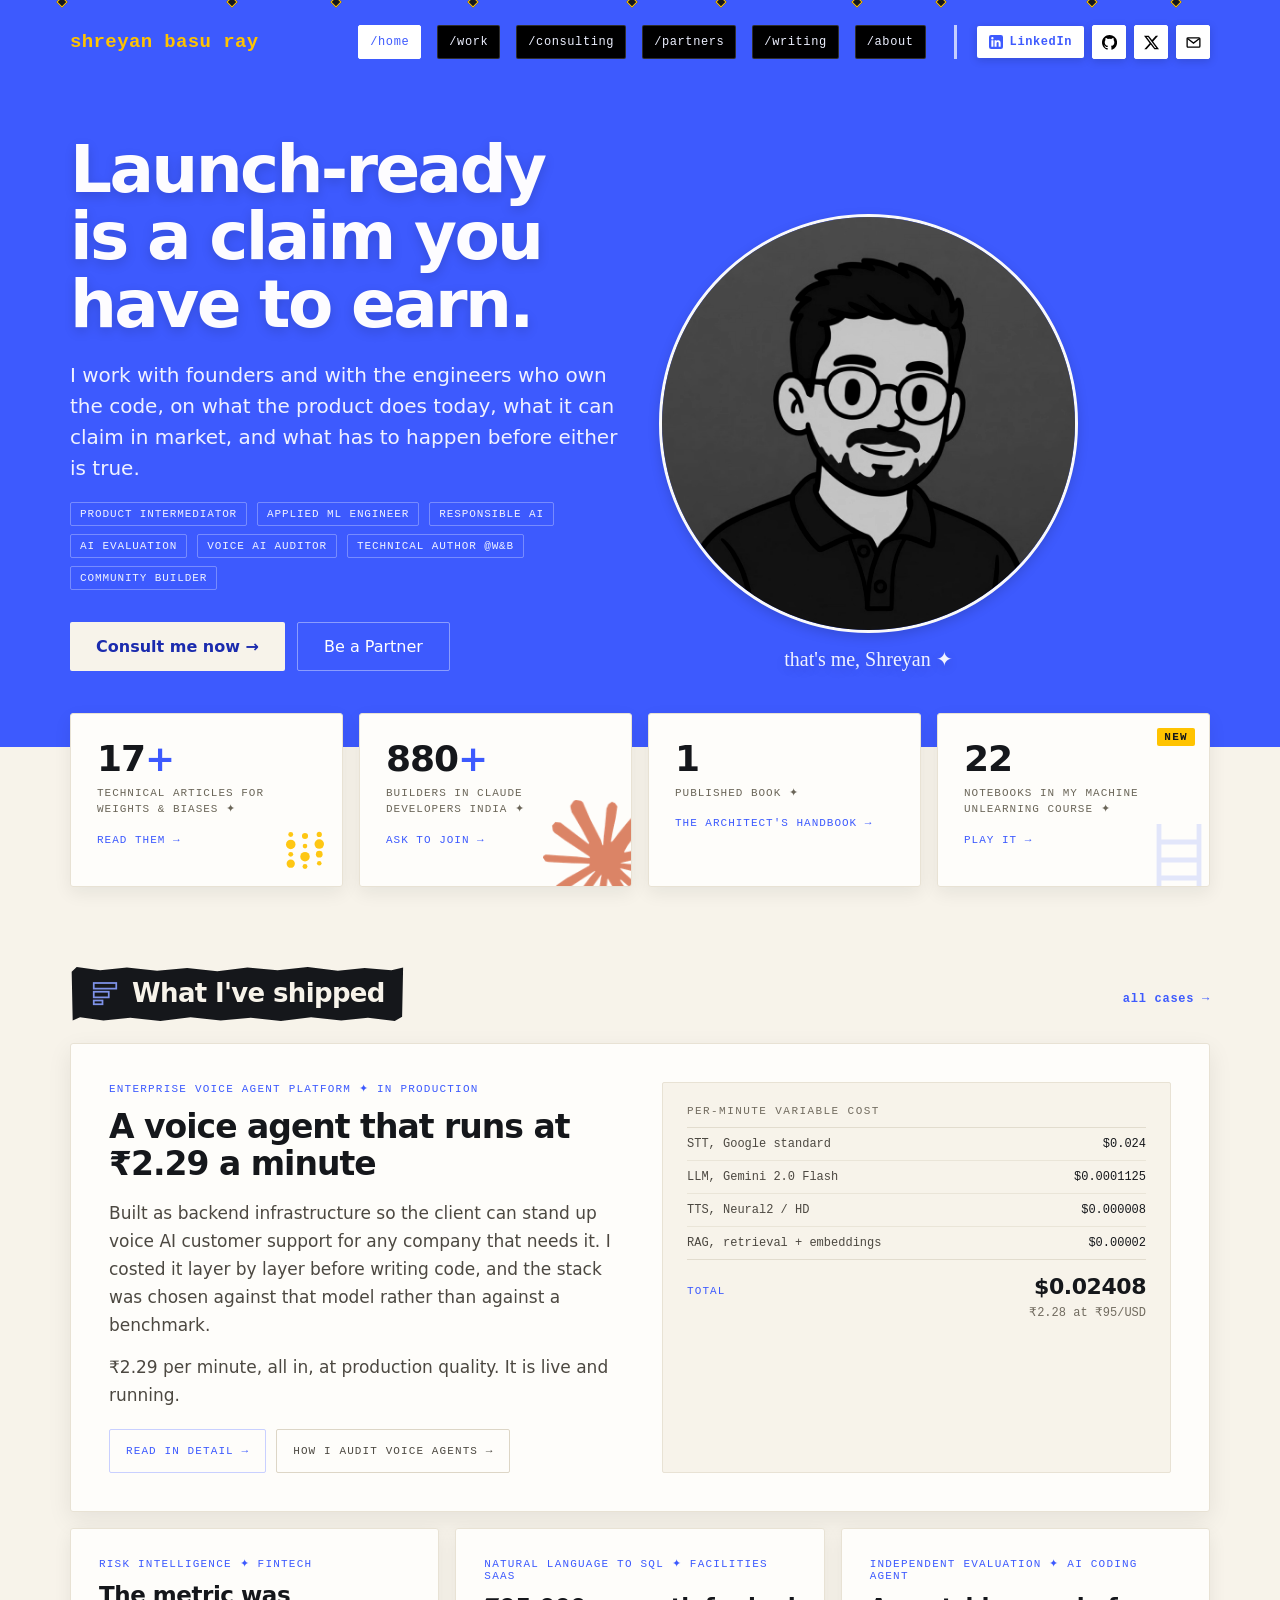
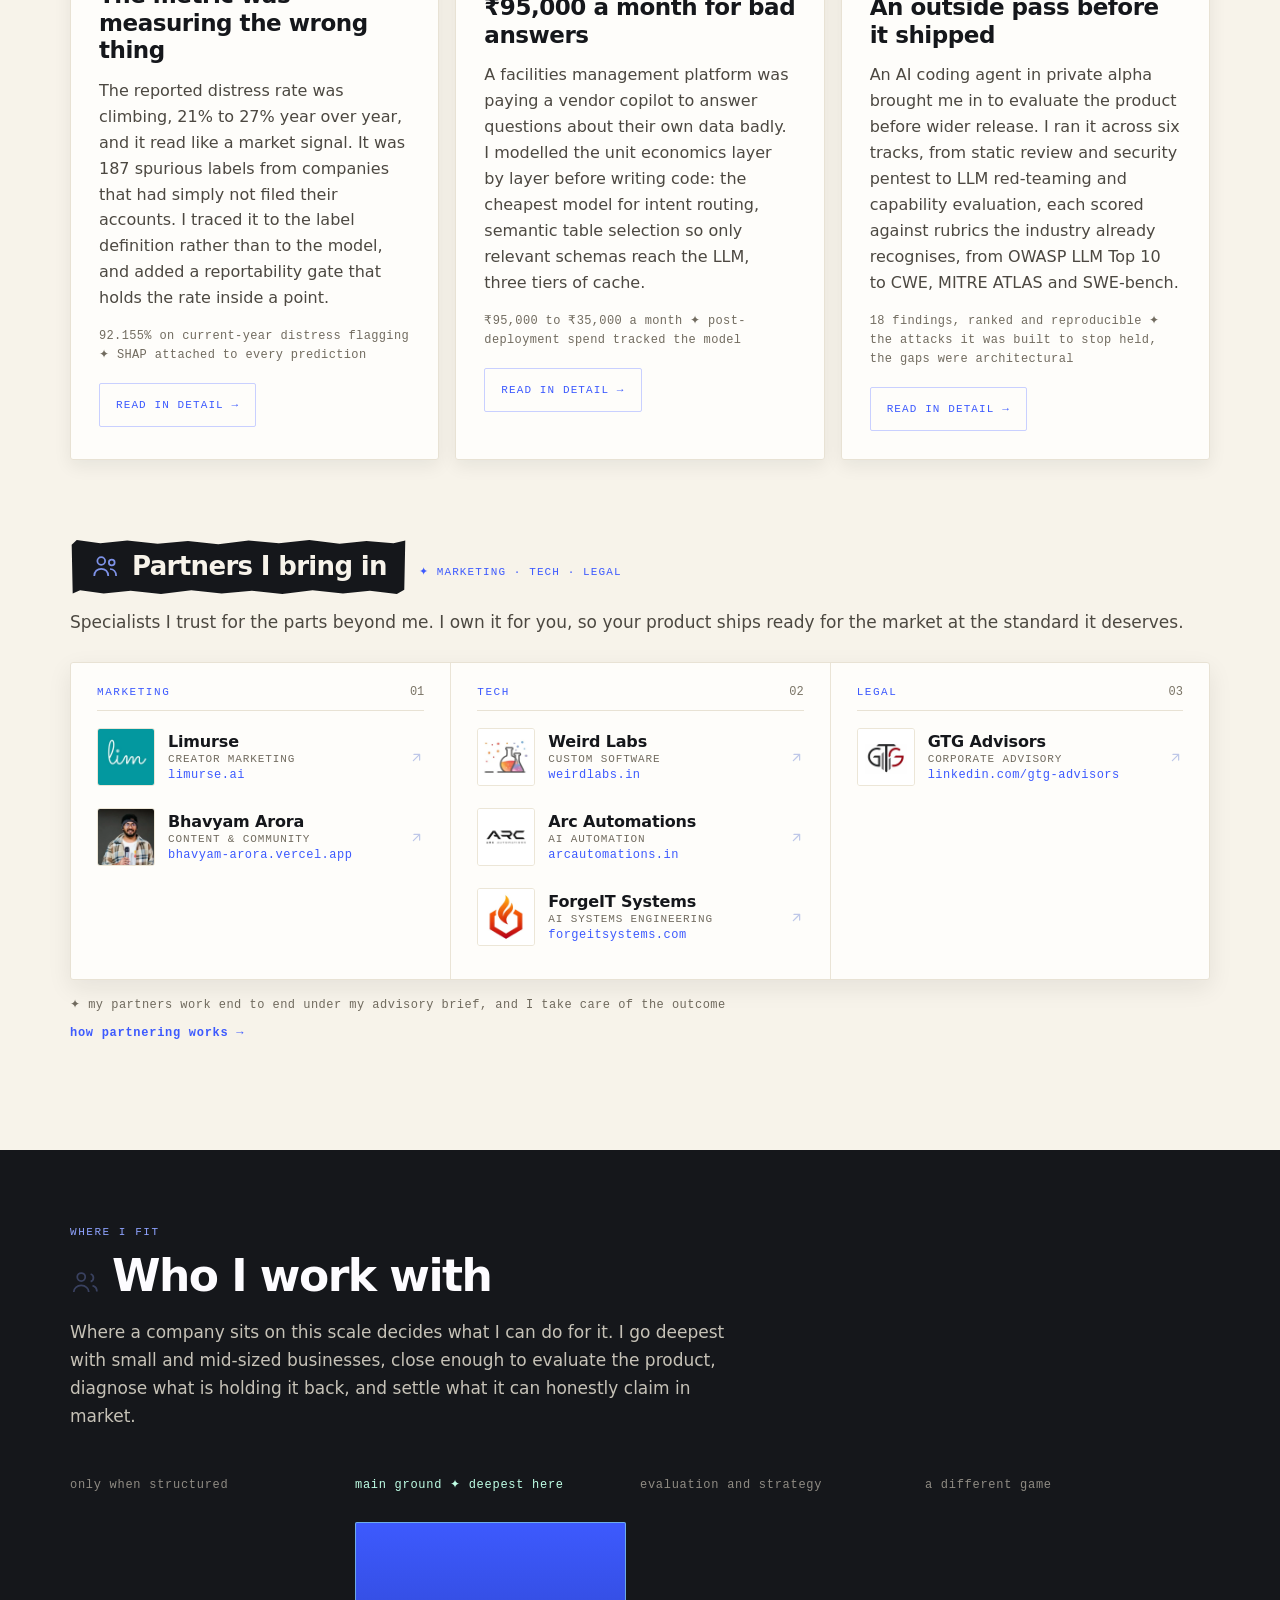
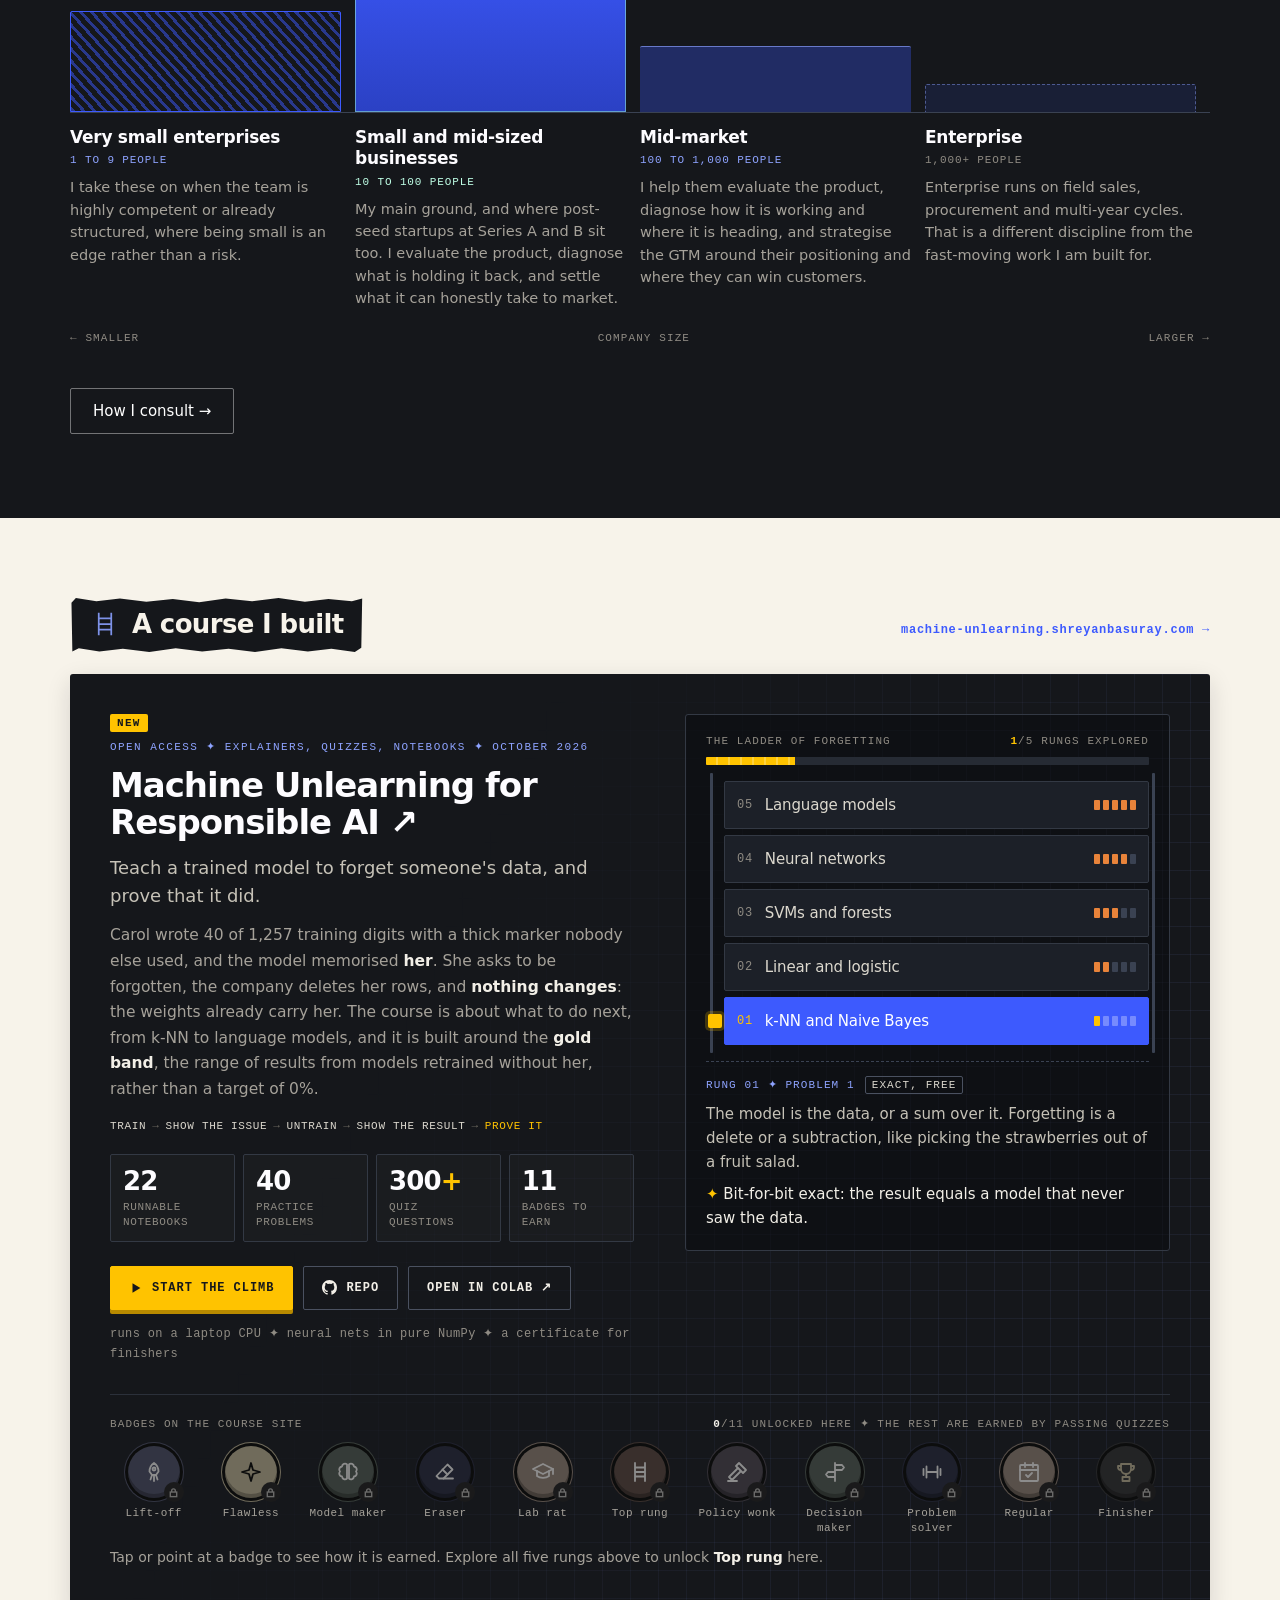
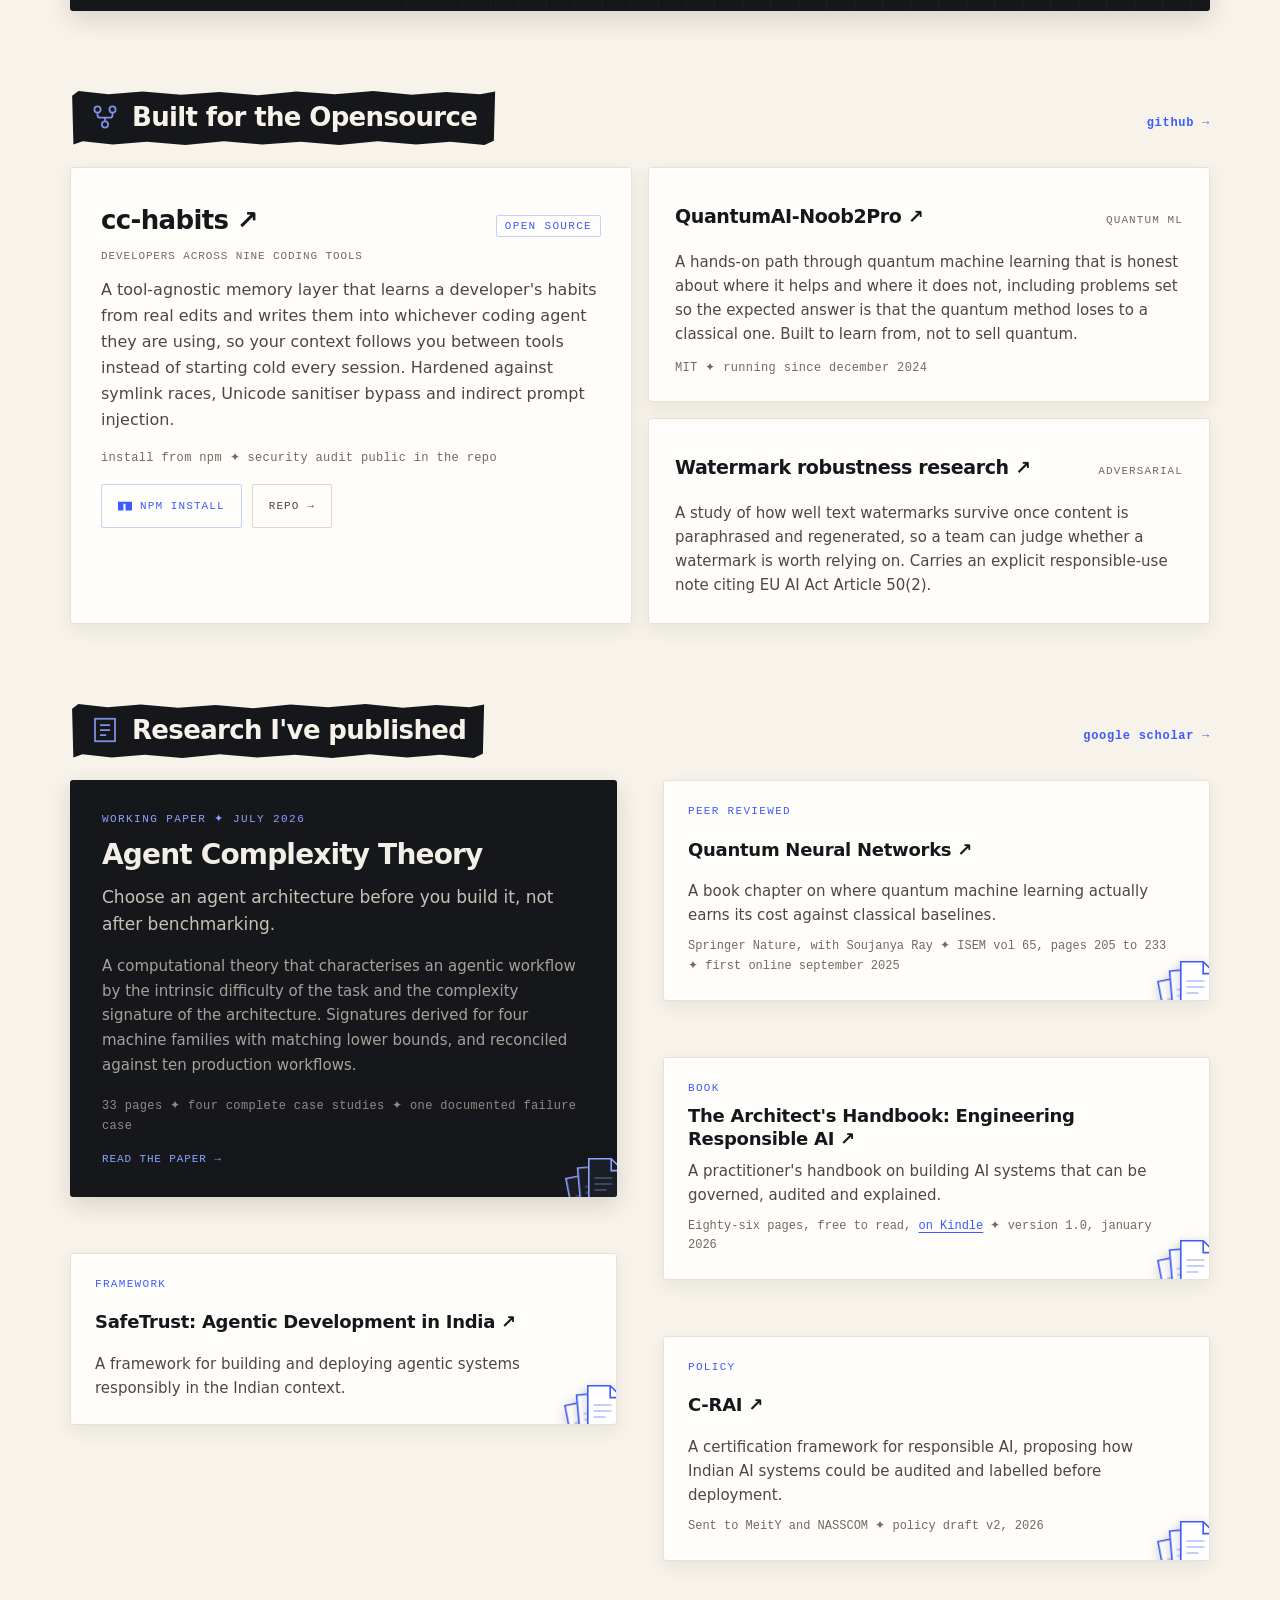
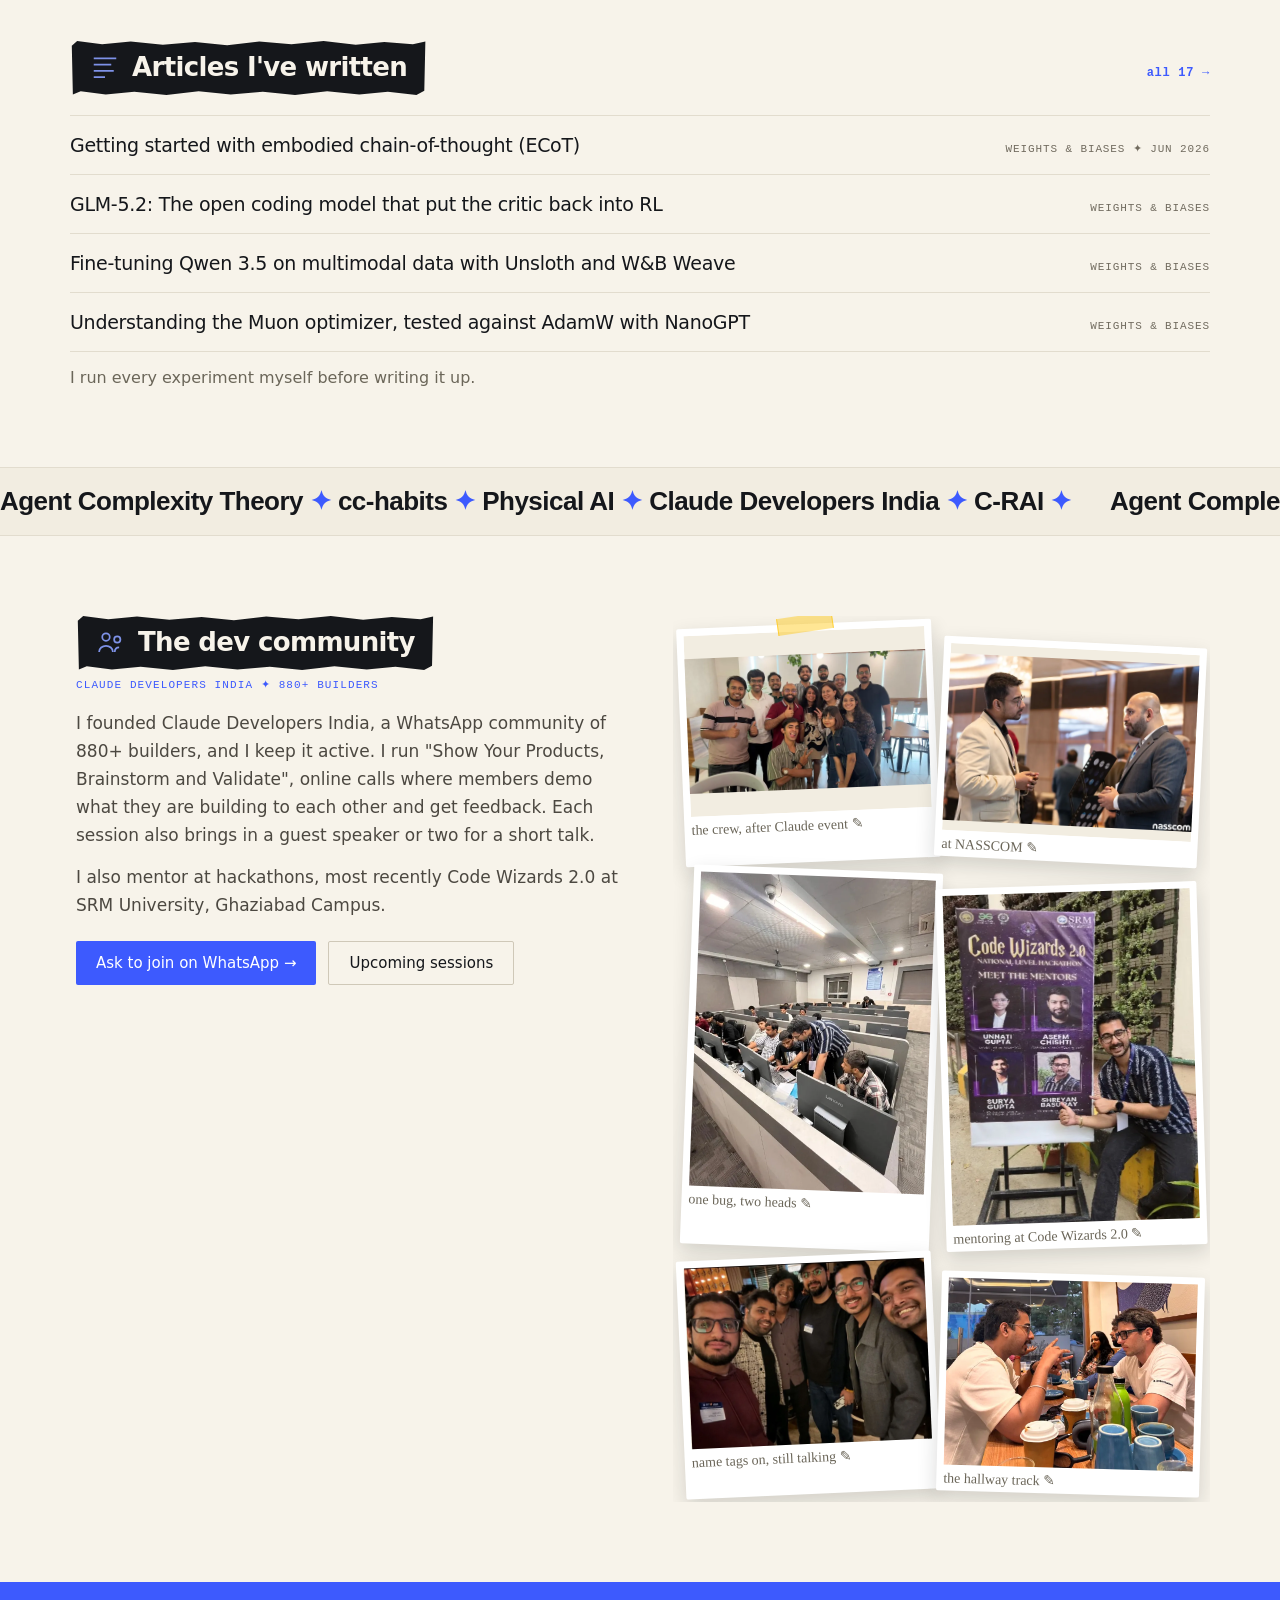
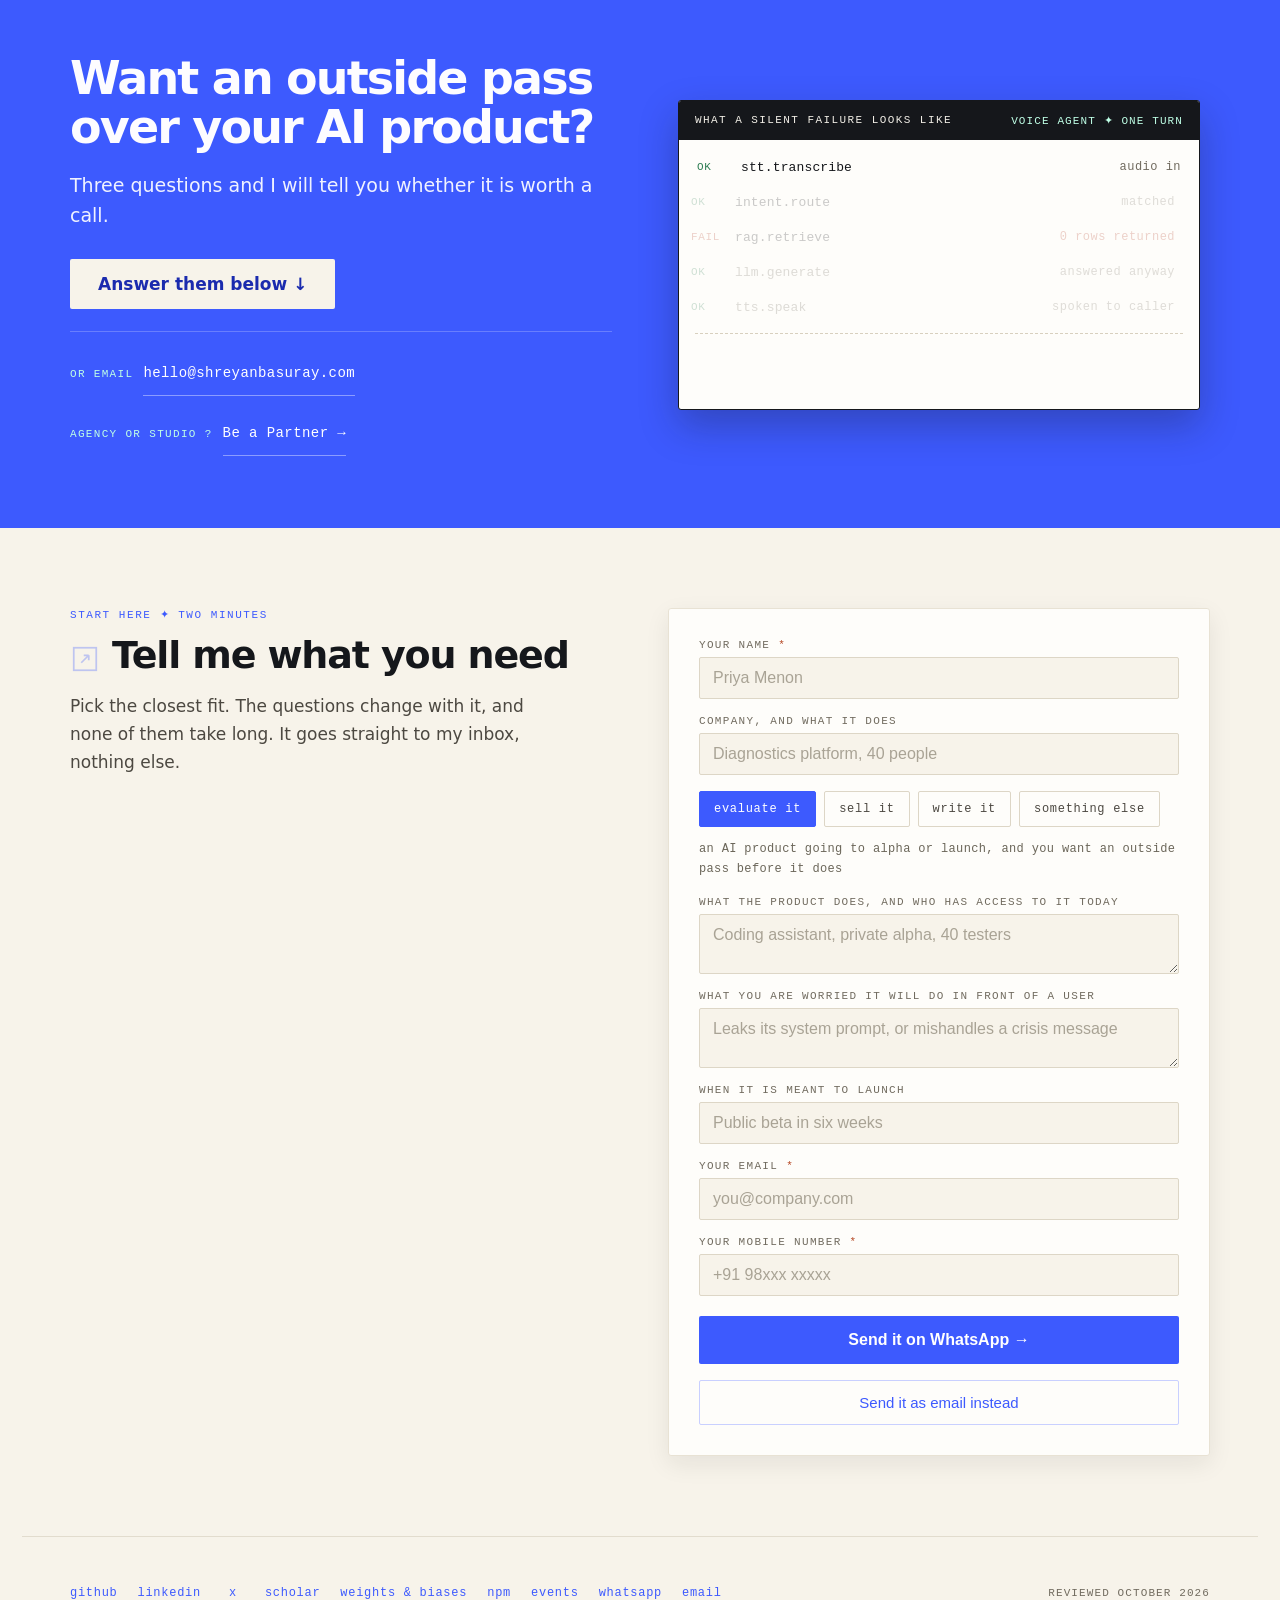
==== commit bb3274d7: "Add the machine unlearning course and gamify the homepage - New "A course I built" section: course s" ====
--- a/index.html
+++ b/index.html
@@ -171,7 +171,120 @@
   }
   @media(prefers-reduced-motion:reduce){.esc-bar{animation:none}}
 </style>
-<script type="application/ld+json">{"@context":"https://schema.org","@graph":[{"@type":"Person","@id":"https://shreyanbasuray.com/#person","name":"Shreyan Basu Ray","alternateName":["Shreyan Basu","Shreyan Ray","shreyanbasuray"],"givenName":"Shreyan","familyName":"Basu Ray","url":"https://shreyanbasuray.com/","mainEntityOfPage":"https://shreyanbasuray.com/","image":"https://shreyanbasuray.com/assets/portrait-real.jpg","jobTitle":["Applied Machine Learning Engineer","AI Product Advisor","Responsible AI Consultant","Voice AI Auditor"],"email":"mailto:hello@shreyanbasuray.com","description":"Advises founders and product teams on the path from AI product build to commercial launch: independent evaluation and red-team work on AI products, responsible AI readiness, and go-to-market strategy grounded in what the product can honestly claim.","address":{"@type":"PostalAddress","addressCountry":"IN"},"knowsAbout":["Machine learning engineering","Production AI systems","Large language models","AI agents","LLM evaluation","LLM observability","MLOps","Responsible AI","AI governance","Quantum machine learning","Retrieval-augmented generation","Natural language to SQL","Cost modelling for AI systems","AI red teaming","Adversarial testing of LLM applications","Prompt injection","Jailbreak resistance testing","AI assurance","AI product positioning","Go-to-market strategy for AI products","OWASP Top 10 for LLM Applications","MITRE ATLAS","NIST AI Risk Management Framework","ISO/IEC 42001","DPDP Act 2023","Voice AI agents","Voice agent evaluation","Conversational AI diagnostics","Telephony and speech audio analysis"],"sameAs":["https://github.com/Shreyan1","https://www.linkedin.com/in/shreyanbasuray","https://x.com/shreyanbr","https://orcid.org/0000-0002-2641-8048","https://scholar.google.com/citations?user=vih7SfEAAAAJ&hl=en","https://wandb.ai/basurayshreyan","https://www.npmjs.com/~shreyanbr","https://huggingface.co/shreyanbr","https://www.mathworks.com/matlabcentral/profile/authors/23980008","https://pypi.org/user/shreyanbr/"]},{"@type":"WebSite","@id":"https://shreyanbasuray.com/#website","url":"https://shreyanbasuray.com/","name":"Shreyan Basu Ray","description":"I advise founders and product teams on the path from AI product build to commercial launch: independent evaluation and red-team work on AI products, responsible AI readiness, and go-to-market grounded in what the product can honestly claim.","inLanguage":"en","publisher":{"@id":"https://shreyanbasuray.com/#person"}},{"@type":"ProfilePage","@id":"https://shreyanbasuray.com/#page","url":"https://shreyanbasuray.com/","name":"Shreyan Basu Ray | Voice AI Auditor & AI Product Advisor","description":"I advise founders and product teams on the path from AI product build to commercial launch: independent evaluation and red-team work on AI products, responsible AI readiness, and go-to-market grounded in what the product can honestly claim.","isPartOf":{"@id":"https://shreyanbasuray.com/#website"},"about":{"@id":"https://shreyanbasuray.com/#person"},"mainEntity":{"@id":"https://shreyanbasuray.com/#person"},"inLanguage":"en"}]}</script>
+<style>
+  /* machine unlearning course: a quest board. The ladder is explored rung by rung, and seeing every rung unlocks a badge */
+  .mu{position:relative;overflow:hidden;isolation:isolate;background:#15171B;color:#F2EFE7;border-radius:3px;padding:clamp(24px,4vw,40px);box-shadow:0 8px 24px rgba(21,23,27,.14);margin-top:22px;}
+  .mu::before{content:"";position:absolute;inset:0;z-index:-1;pointer-events:none;background-image:linear-gradient(rgba(142,163,255,.07) 1px,transparent 1px),linear-gradient(90deg,rgba(142,163,255,.07) 1px,transparent 1px);background-size:28px 28px;mask-image:linear-gradient(115deg,transparent 30%,#000 75%);-webkit-mask-image:linear-gradient(115deg,transparent 30%,#000 75%);}
+  .mu-grid{display:grid;grid-template-columns:minmax(0,1.08fr) minmax(0,1fr);gap:clamp(28px,4vw,52px);align-items:start;}
+  .mu-kick{font-family:'JetBrains Mono',monospace;font-size:11px;letter-spacing:.13em;text-transform:uppercase;color:#8EA3FF;display:flex;flex-wrap:wrap;align-items:center;gap:8px;}
+  .mu-new{background:#FFC300;color:#15171B;font-weight:700;padding:3px 7px;border-radius:2px;letter-spacing:.12em;}
+  .mu h3{margin:14px 0 0;font-size:clamp(26px,3.2vw,34px);font-weight:600;letter-spacing:-.03em;line-height:1.1;}
+  .mu h3 a{color:#FDFCFF;}
+  .mu h3 a:hover{color:#FFC300;}
+  .mu-lead{margin:12px 0 0;font-size:18px;line-height:1.55;color:#C6C2B7;}
+  .mu-body{margin:14px 0 0;font-size:15.5px;line-height:1.65;color:#A6A29A;}
+  .mu-body b{color:#F2EFE7;font-weight:600;}
+  .mu-loop{display:flex;flex-wrap:wrap;gap:6px;margin:18px 0 0;padding:0;list-style:none;font-family:'JetBrains Mono',monospace;font-size:11px;letter-spacing:.06em;text-transform:uppercase;}
+  .mu-loop li{display:inline-flex;align-items:center;gap:6px;color:#DCD8CE;}
+  .mu-loop li + li::before{content:"→";color:#6E6A62;}
+  .mu-loop li:last-child{color:#FFC300;}
+  .mu-hud{display:grid;grid-template-columns:repeat(4,minmax(0,1fr));gap:8px;margin-top:22px;}
+  .mu-stat{border:1px solid #333944;border-radius:2px;padding:12px 12px 11px;background:rgba(255,255,255,.02);}
+  .mu-stat b{display:block;font-size:26px;font-weight:600;letter-spacing:-.03em;color:#FDFCFF;line-height:1.1;}
+  .mu-stat .l{display:block;margin-top:4px;font-family:'JetBrains Mono',monospace;font-size:11px;letter-spacing:.06em;text-transform:uppercase;color:#8F8B83;line-height:1.35;}
+  .mu-cta{display:flex;flex-wrap:wrap;gap:10px;margin-top:24px;}
+  .mu-btn{display:inline-flex;align-items:center;gap:9px;min-height:44px;box-sizing:border-box;padding:0 18px;border-radius:2px;font-family:'JetBrains Mono',monospace;font-size:12px;letter-spacing:.08em;text-transform:uppercase;font-weight:600;border:1px solid #4A5160;color:#F2EFE7;transition:background .18s ease,color .18s ease,border-color .18s ease,transform .18s ease;}
+  .mu-btn:hover{color:#FFFFFF;border-color:#F2EFE7;transform:translateY(-2px);}
+  .mu-btn--go{background:#FFC300;border-color:#FFC300;color:#15171B;box-shadow:0 4px 0 #B88A00;}
+  .mu-btn--go:hover{background:#FFD23F;border-color:#FFD23F;color:#15171B;transform:translateY(-2px);box-shadow:0 6px 0 #B88A00;}
+  .mu-btn--go:active{transform:translateY(2px);box-shadow:0 1px 0 #B88A00;}
+  .mu-fine{margin:14px 0 0;font-family:'JetBrains Mono',monospace;font-size:12px;letter-spacing:.03em;color:#8F8B83;line-height:1.7;}
+
+  /* the ladder: rung 1 at the bottom, so the list is reversed on screen but read in order */
+  .mu-board{border:1px solid #333944;border-radius:3px;padding:20px;background:rgba(10,12,16,.55);}
+  .mu-boardhead{display:flex;justify-content:space-between;align-items:baseline;gap:12px;font-family:'JetBrains Mono',monospace;font-size:11px;letter-spacing:.1em;text-transform:uppercase;color:#8F8B83;}
+  .mu-boardhead b{color:#FFC300;font-weight:600;}
+  .mu-xp{height:8px;margin-top:10px;background:#262B34;border-radius:1px;overflow:hidden;}
+  .mu-xp i{display:block;height:100%;width:var(--xp,0%);background:repeating-linear-gradient(90deg,#FFC300 0 10px,#FFD23F 10px 12px);transition:width .5s cubic-bezier(.22,.7,.2,1);}
+  .mu-rungs{list-style:none;margin:16px 0 0;padding:0 0 0 18px;display:flex;flex-direction:column-reverse;gap:6px;position:relative;}
+  .mu-rungs::before,.mu-rungs::after{content:"";position:absolute;top:-8px;bottom:-8px;width:3px;background:#3A4252;border-radius:1px;}
+  .mu-rungs::before{left:4px;}
+  .mu-rungs::after{right:-6px;}
+  .mu-rung{display:grid;grid-template-columns:auto minmax(0,1fr) auto;align-items:center;gap:12px;width:100%;min-height:48px;box-sizing:border-box;padding:8px 12px;border:1px solid #333944;border-radius:2px;background:#1C2028;color:#DCD8CE;font-family:Outfit,system-ui,sans-serif;font-size:15px;text-align:left;cursor:pointer;position:relative;transition:background .18s ease,border-color .18s ease,transform .18s ease,color .18s ease;}
+  .mu-rung:hover{border-color:#8EA3FF;transform:translateX(3px);}
+  .mu-rung[aria-pressed="true"]{background:#3D5AFE;border-color:#3D5AFE;color:#FFFFFF;}
+  .mu-rung .n{font-family:'JetBrains Mono',monospace;font-size:12px;color:#8F8B83;letter-spacing:.06em;}
+  .mu-rung[aria-pressed="true"] .n{color:#FFC300;}
+  .mu-rung .t{font-weight:500;letter-spacing:-.01em;}
+  .mu-pips{display:inline-flex;gap:3px;}
+  .mu-pips i{width:6px;height:10px;background:#3A4252;border-radius:1px;}
+  .mu-pips i.on{background:#E8833A;}
+  .mu-rung[aria-pressed="true"] .mu-pips i{background:rgba(255,255,255,.3);}
+  .mu-rung[aria-pressed="true"] .mu-pips i.on{background:#FFC300;}
+  .mu-rung.seen:not([aria-pressed="true"]) .n::after{content:" ✓";color:#5FBF8A;}
+  /* the climber: a yellow token that hops to the chosen rung */
+  .mu-token{position:absolute;left:-17px;top:50%;width:14px;height:14px;margin-top:-7px;background:#FFC300;border-radius:2px;box-shadow:0 0 0 3px rgba(255,195,0,.22);opacity:0;transform:scale(.4);transition:opacity .2s ease,transform .3s cubic-bezier(.3,1.6,.5,1);}
+  .mu-rung[aria-pressed="true"] .mu-token{opacity:1;transform:none;animation:muHop .42s cubic-bezier(.3,1.6,.5,1);}
+  @keyframes muHop{0%{transform:translateY(14px) scale(.6)}60%{transform:translateY(-5px) scale(1.1)}100%{transform:none}}
+  .mu-panel{margin-top:16px;border-top:1px dashed #3A4252;padding-top:14px;min-height:150px;}
+  .mu-panel .k{font-family:'JetBrains Mono',monospace;font-size:11px;letter-spacing:.1em;text-transform:uppercase;color:#8EA3FF;display:flex;flex-wrap:wrap;gap:6px 10px;align-items:center;}
+  .mu-panel .g{border:1px solid #4A5160;padding:2px 6px;border-radius:2px;color:#DCD8CE;}
+  .mu-panel .g.open{border-color:#E8833A;color:#FFB27A;}
+  .mu-panel p{margin:8px 0 0;font-size:15px;line-height:1.6;color:#C6C2B7;}
+  .mu-panel .f{color:#F2EFE7;}
+  .mu-panel .f::before{content:"✦ ";color:#FFC300;}
+  .mu-panel.swap{animation:muSwap .3s cubic-bezier(.22,.7,.2,1);}
+  @keyframes muSwap{from{opacity:0;transform:translateY(6px)}}
+  .mu-toast{display:flex;align-items:center;gap:12px;margin-top:14px;padding:10px 12px;border:1px solid #FFC300;border-radius:2px;background:rgba(255,195,0,.08);color:#F2EFE7;font-size:14px;line-height:1.45;}
+  .mu-toast[hidden]{display:none;}
+  .mu-toast.pop{animation:muPop .5s cubic-bezier(.3,1.6,.5,1);}
+  .mu-toast small{display:block;font-family:'JetBrains Mono',monospace;font-size:11px;letter-spacing:.1em;text-transform:uppercase;color:#FFC300;}
+  .mu-toast a{color:#FFC300;text-decoration:underline;text-underline-offset:3px;}
+  @keyframes muPop{0%{opacity:0;transform:scale(.9)}100%{opacity:1;transform:none}}
+
+  /* badge shelf: locked until earned on the course site; Top rung unlocks here */
+  .mu-shelf{margin-top:30px;border-top:1px solid #2B303A;padding-top:22px;}
+  .mu-shelfhead{display:flex;flex-wrap:wrap;justify-content:space-between;align-items:baseline;gap:8px 16px;font-family:'JetBrains Mono',monospace;font-size:11px;letter-spacing:.1em;text-transform:uppercase;color:#8F8B83;}
+  .mu-shelfhead b{color:#F2EFE7;font-weight:600;}
+  .mu-badges{list-style:none;margin:16px 0 0;padding:0;display:grid;grid-template-columns:repeat(11,minmax(0,1fr));gap:10px;}
+  .mu-badge{display:flex;flex-direction:column;align-items:center;gap:8px;text-align:center;min-width:0;outline-offset:4px;}
+  .mu-medal{position:relative;display:grid;place-items:center;width:52px;height:52px;border-radius:50%;background:var(--c);color:#FFFFFF;box-shadow:inset 0 -4px 0 rgba(0,0,0,.25),0 0 0 3px #15171B,0 0 0 4px var(--c);filter:grayscale(.85) brightness(.55);transition:filter .3s ease,transform .3s cubic-bezier(.3,1.6,.5,1);}
+  .mu-medal.ink{color:#15171B;}
+  .mu-medal svg{width:24px;height:24px;}
+  .mu-lock{position:absolute;right:-4px;bottom:-4px;width:20px;height:20px;border-radius:50%;background:#2B303A;color:#C6C2B7;display:grid;place-items:center;}
+  .mu-lock svg{width:11px;height:11px;}
+  .mu-badge:hover .mu-medal,.mu-badge:focus-visible .mu-medal{filter:none;transform:translateY(-3px) rotate(-6deg);}
+  .mu-badge.earned .mu-medal{filter:none;}
+  .mu-badge.earned .mu-lock{display:none;}
+  .mu-badge.earned.fresh .mu-medal{animation:muEarn .9s cubic-bezier(.3,1.6,.5,1);}
+  @keyframes muEarn{0%{transform:scale(.5) rotate(-30deg)}50%{transform:scale(1.25) rotate(8deg);box-shadow:inset 0 -4px 0 rgba(0,0,0,.25),0 0 0 3px #15171B,0 0 0 4px var(--c),0 0 26px 6px rgba(255,195,0,.55)}100%{transform:none}}
+  .mu-bname{font-family:'JetBrains Mono',monospace;font-size:11px;letter-spacing:.04em;color:#A6A29A;line-height:1.3;}
+  .mu-badge.earned .mu-bname{color:#FFC300;}
+  .mu-btext{position:absolute;width:1px;height:1px;overflow:hidden;clip:rect(0 0 0 0);white-space:nowrap;}
+  .mu-tip{min-height:1.6em;margin:14px 0 0;font-size:14px;color:#A6A29A;}
+  .mu-tip b{color:#F2EFE7;font-weight:600;}
+  @media (max-width:960px){.mu-badges{grid-template-columns:repeat(6,minmax(0,1fr));row-gap:16px;}}
+  @media (max-width:820px){.mu-grid{grid-template-columns:minmax(0,1fr);}}
+  @media (max-width:520px){
+    .mu-hud{grid-template-columns:repeat(2,minmax(0,1fr));}
+    .mu-badges{grid-template-columns:repeat(4,minmax(0,1fr));}
+    .mu-cta .mu-btn{flex:1 1 100%;justify-content:center;}
+    .mu-board{padding:16px 14px;}
+  }
+
+  /* stat cards: four across, two by two on tablets, stacked on phones */
+  .statgrid{grid-template-columns:repeat(4,minmax(0,1fr));}
+  @media (max-width:960px){.statgrid{grid-template-columns:repeat(2,minmax(0,1fr));}}
+  @media (max-width:520px){.statgrid{grid-template-columns:minmax(0,1fr);}}
+
+  /* homepage quest bar: fills as you scroll, with a checkpoint for each section heading */
+  .qbar{position:fixed;left:0;right:0;top:0;height:4px;z-index:60;pointer-events:none;}
+  .qbar i{position:absolute;left:0;top:0;bottom:0;width:100%;background:#FFC300;transform-origin:0 50%;transform:scaleX(var(--p,0));}
+  .qbar b{position:absolute;top:-2px;width:8px;height:8px;margin-left:-4px;background:#15171B;border:1px solid #FFC300;box-sizing:border-box;transform:rotate(45deg);transition:background .2s ease,transform .3s cubic-bezier(.3,1.6,.5,1);}
+  .qbar b.hit{background:#FFC300;transform:rotate(45deg) scale(1.25);}
+  @media print{.qbar{display:none}}
+</style>
+<script type="application/ld+json">{"@context":"https://schema.org","@graph":[{"@type":"Person","@id":"https://shreyanbasuray.com/#person","name":"Shreyan Basu Ray","alternateName":["Shreyan Basu","Shreyan Ray","shreyanbasuray"],"givenName":"Shreyan","familyName":"Basu Ray","url":"https://shreyanbasuray.com/","mainEntityOfPage":"https://shreyanbasuray.com/","image":"https://shreyanbasuray.com/assets/portrait-real.jpg","jobTitle":["Applied Machine Learning Engineer","AI Product Advisor","Responsible AI Consultant","Voice AI Auditor"],"email":"mailto:hello@shreyanbasuray.com","description":"Advises founders and product teams on the path from AI product build to commercial launch: independent evaluation and red-team work on AI products, responsible AI readiness, and go-to-market strategy grounded in what the product can honestly claim.","address":{"@type":"PostalAddress","addressCountry":"IN"},"knowsAbout":["Machine learning engineering","Production AI systems","Large language models","AI agents","LLM evaluation","LLM observability","MLOps","Responsible AI","Machine unlearning","AI governance","Quantum machine learning","Retrieval-augmented generation","Natural language to SQL","Cost modelling for AI systems","AI red teaming","Adversarial testing of LLM applications","Prompt injection","Jailbreak resistance testing","AI assurance","AI product positioning","Go-to-market strategy for AI products","OWASP Top 10 for LLM Applications","MITRE ATLAS","NIST AI Risk Management Framework","ISO/IEC 42001","DPDP Act 2023","Voice AI agents","Voice agent evaluation","Conversational AI diagnostics","Telephony and speech audio analysis"],"sameAs":["https://github.com/Shreyan1","https://www.linkedin.com/in/shreyanbasuray","https://x.com/shreyanbr","https://orcid.org/0000-0002-2641-8048","https://scholar.google.com/citations?user=vih7SfEAAAAJ&hl=en","https://wandb.ai/basurayshreyan","https://www.npmjs.com/~shreyanbr","https://huggingface.co/shreyanbr","https://www.mathworks.com/matlabcentral/profile/authors/23980008","https://pypi.org/user/shreyanbr/"]},{"@type":"WebSite","@id":"https://shreyanbasuray.com/#website","url":"https://shreyanbasuray.com/","name":"Shreyan Basu Ray","description":"I advise founders and product teams on the path from AI product build to commercial launch: independent evaluation and red-team work on AI products, responsible AI readiness, and go-to-market grounded in what the product can honestly claim.","inLanguage":"en","publisher":{"@id":"https://shreyanbasuray.com/#person"}},{"@type":"ProfilePage","@id":"https://shreyanbasuray.com/#page","url":"https://shreyanbasuray.com/","name":"Shreyan Basu Ray | Voice AI Auditor & AI Product Advisor","description":"I advise founders and product teams on the path from AI product build to commercial launch: independent evaluation and red-team work on AI products, responsible AI readiness, and go-to-market grounded in what the product can honestly claim.","isPartOf":{"@id":"https://shreyanbasuray.com/#website"},"about":{"@id":"https://shreyanbasuray.com/#person"},"mainEntity":{"@id":"https://shreyanbasuray.com/#person"},"inLanguage":"en"},{"@type":"Course","@id":"https://machine-unlearning.shreyanbasuray.com/#course","name":"Machine Unlearning for Responsible AI","url":"https://machine-unlearning.shreyanbasuray.com/","description":"A hands-on course on making a trained model forget someone's data, and testing whether it really did: simple explainers, quizzes and 22 runnable notebooks, from k-NN to language models.","inLanguage":"en","isAccessibleForFree":true,"educationalLevel":"Intermediate","teaches":["Machine unlearning","Membership inference attacks","SISA training","Unlearning audits","LLM unlearning","Right to be forgotten"],"creator":{"@id":"https://shreyanbasuray.com/#person"},"provider":{"@id":"https://shreyanbasuray.com/#person"},"sameAs":["https://github.com/Shreyan1/machine-unlearning-course"],"hasCourseInstance":{"@type":"CourseInstance","courseMode":"online","courseWorkload":"PT19H"}}]}</script>
 </head>
 <body>
 <div style="background:#F7F3EA;color:#15171B;font-family:Outfit,system-ui,sans-serif;overflow-x:clip;">
@@ -262,20 +375,26 @@
 
 <!-- ============ STATS ============ -->
 <div style="max-width:1140px;margin:0 auto;padding:0 clamp(20px,5vw,48px);">
-  <div style="display:grid;grid-template-columns:repeat(auto-fit,minmax(240px,1fr));gap:16px;margin-top:-34px;">
+  <div class="statgrid" style="display:grid;gap:16px;margin-top:-34px;">
     <div style="animation:fadeUp .85s cubic-bezier(.22,.7,.2,1) both;position:relative;overflow:hidden;isolation:isolate;background:#FEFDFA;border:1px solid #E8E2D4;border-radius:3px;padding:24px 26px;box-shadow:0 6px 18px rgba(21,23,27,.07);transition:transform .18s ease,box-shadow .18s ease;" class="hv6">
       <div style="font-size:36px;font-weight:600;letter-spacing:-.03em;"><span data-count="17">17</span><span style="color:#3D5AFE;">+</span></div>
       <div style="font-family:'JetBrains Mono',monospace;font-size:11px;text-transform:uppercase;letter-spacing:.09em;color:#6B6659;margin-top:6px;line-height:1.5;">technical articles for weights &amp; biases ✦ <a class="taplink cardlink" href="https://wandb.ai/basurayshreyan" target="_blank" rel="noopener noreferrer">read them →</a></div>
       <svg width="46" height="46" viewBox="0 0 300 300" fill="#FFC300" aria-hidden="true" focusable="false" style="position:absolute;right:14px;bottom:12px;width:46px;height:46px;opacity:.92;z-index:-1;pointer-events:none;"><circle cx="57" cy="42" r="16"/><circle cx="57" cy="107" r="31"/><circle cx="57" cy="172" r="16"/><circle cx="57" cy="233" r="27"/><circle cx="150" cy="52" r="20"/><circle cx="150" cy="118" r="15"/><circle cx="150" cy="187" r="31"/><circle cx="150" cy="251" r="16"/><circle cx="243" cy="42" r="17"/><circle cx="243" cy="105" r="31"/><circle cx="243" cy="171" r="22"/><circle cx="243" cy="230" r="15"/></svg>
     </div>
     <div style="animation:fadeUp .85s cubic-bezier(.22,.7,.2,1) both;position:relative;overflow:hidden;isolation:isolate;background:#FEFDFA;border:1px solid #E8E2D4;border-radius:3px;padding:24px 26px;box-shadow:0 6px 18px rgba(21,23,27,.07);transition:transform .18s ease,box-shadow .18s ease;" class="hv6">
-      <div style="font-size:36px;font-weight:600;letter-spacing:-.03em;"><span data-count="820">820</span><span style="color:#3D5AFE;">+</span></div>
+      <div style="font-size:36px;font-weight:600;letter-spacing:-.03em;"><span data-count="880">880</span><span style="color:#3D5AFE;">+</span></div>
       <div style="font-family:'JetBrains Mono',monospace;font-size:11px;text-transform:uppercase;letter-spacing:.09em;color:#6B6659;margin-top:6px;line-height:1.5;">builders in claude developers india ✦ <a class="taplink cardlink" href="https://api.whatsapp.com/send/?phone=919830152522&amp;text=Hey%20Shreyan!%20I%27d%20like%20to%20join%20Claude%20Developers%20India.&amp;type=phone_number&amp;app_absent=0" target="_blank" rel="noopener noreferrer">ask to join →</a></div>
       <picture><source srcset="/assets/claude-mark.webp" type="image/webp"><img src="/assets/claude-mark.png" alt="" aria-hidden="true" width="118" height="118" decoding="async" style="position:absolute;right:-30px;bottom:-32px;width:118px;height:118px;opacity:.9;z-index:-1;pointer-events:none;"></picture>
     </div>
     <div style="animation:fadeUp .85s cubic-bezier(.22,.7,.2,1) both;position:relative;background:#FEFDFA;border:1px solid #E8E2D4;border-radius:3px;padding:24px 26px;box-shadow:0 6px 18px rgba(21,23,27,.07);transition:transform .18s ease,box-shadow .18s ease;" class="hv6">
       <div style="font-size:36px;font-weight:600;letter-spacing:-.03em;">1</div>
       <div style="font-family:'JetBrains Mono',monospace;font-size:11px;text-transform:uppercase;letter-spacing:.09em;color:#6B6659;margin-top:6px;line-height:1.5;">published book ✦ <a class="taplink cardlink" href="https://amzn.in/d/c3pgkTh" target="_blank" rel="noopener noreferrer">The Architect's Handbook →</a></div>
+    </div>
+    <div style="animation:fadeUp .85s cubic-bezier(.22,.7,.2,1) both;position:relative;overflow:hidden;isolation:isolate;background:#FEFDFA;border:1px solid #E8E2D4;border-radius:3px;padding:24px 26px;box-shadow:0 6px 18px rgba(21,23,27,.07);transition:transform .18s ease,box-shadow .18s ease;" class="hv6">
+      <span style="position:absolute;top:14px;right:14px;font-family:'JetBrains Mono',monospace;font-size:11px;font-weight:700;letter-spacing:.12em;text-transform:uppercase;background:#FFC300;color:#15171B;padding:3px 7px;border-radius:2px;">new</span>
+      <div style="font-size:36px;font-weight:600;letter-spacing:-.03em;"><span data-count="22">22</span></div>
+      <div style="font-family:'JetBrains Mono',monospace;font-size:11px;text-transform:uppercase;letter-spacing:.09em;color:#6B6659;margin-top:6px;line-height:1.5;">notebooks in my machine unlearning course ✦ <a class="taplink cardlink" href="#course">play it →</a></div>
+      <svg width="96" height="96" viewBox="0 0 24 24" fill="none" stroke="#3D5AFE" stroke-width="1.2" aria-hidden="true" style="position:absolute;right:-18px;bottom:-22px;opacity:.14;z-index:-1;pointer-events:none;"><path d="M7 3v18M17 3v18M7 7.5h10M7 12h10M7 16.5h10"></path></svg>
     </div>
   </div>
 
@@ -482,6 +601,79 @@
 </div>
 
 <div style="max-width:1140px;margin:0 auto;padding:0 clamp(20px,5vw,48px);">
+<!-- ============ COURSE ============ -->
+  <div id="course" style="margin-top:80px;scroll-margin-top:24px;">
+    <div style="display:flex;align-items:baseline;justify-content:space-between;gap:20px;flex-wrap:wrap;">
+      <h2 style="display:inline-block;background:#15171B;color:#F7F3EA;padding:11px 20px 13px;clip-path:polygon(0.5% 9%, 2% 0%, 9% 6%, 17% 1%, 26% 7%, 35% 2%, 44% 8%, 53% 1%, 62% 6%, 71% 0%, 80% 7%, 88% 2%, 96% 6%, 99.5% 1%, 99.2% 92%, 97% 100%, 89% 94%, 81% 99%, 72% 93%, 63% 100%, 54% 94%, 45% 99%, 36% 93%, 27% 100%, 18% 94%, 10% 99%, 3% 93%, 0.8% 99%);animation:tapeIn .8s cubic-bezier(.22,.7,.2,1) both;transform-origin:0 60%;margin:0;font-size:26px;font-weight:600;letter-spacing:-.025em;"><svg width="30" height="30" viewBox="0 0 24 24" fill="none" stroke="#8AA0FF" stroke-width="1.4" style="opacity:.9;flex:0 0 auto;margin-right:12px;vertical-align:-6px;display:inline-block;" aria-hidden="true"><path d="M7 3v18M17 3v18M7 7.5h10M7 12h10M7 16.5h10"></path></svg>A course I built</h2>
+      <a class="taplink" href="https://machine-unlearning.shreyanbasuray.com/" style="font-family: 'JetBrains Mono',monospace; font-size: 12px; letter-spacing: .06em; font-weight: 600" target="_blank" rel="noopener">machine-unlearning.shreyanbasuray.com →</a>
+    </div>
+
+    <div class="mu" data-mu style="animation:fadeUp .85s cubic-bezier(.22,.7,.2,1) both;">
+      <div class="mu-grid">
+        <div>
+          <div class="mu-kick"><span class="mu-new">new</span><span>open access ✦ explainers, quizzes, notebooks ✦ october 2026</span></div>
+          <h3><a href="https://machine-unlearning.shreyanbasuray.com/" target="_blank" rel="noopener">Machine Unlearning for Responsible AI ↗</a></h3>
+          <p class="mu-lead">Teach a trained model to forget someone's data, and prove that it did.</p>
+          <p class="mu-body">Carol wrote 40 of 1,257 training digits with a thick marker nobody else used, and the model memorised <b>her</b>. She asks to be forgotten, the company deletes her rows, and <b>nothing changes</b>: the weights already carry her. The course is about what to do next, from k-NN to language models, and it is built around the <b>gold band</b>, the range of results from models retrained without her, rather than a target of 0%.</p>
+          <ol class="mu-loop" aria-label="The five steps every problem follows">
+            <li>train</li><li>show the issue</li><li>untrain</li><li>show the result</li><li>prove it</li>
+          </ol>
+          <div class="mu-hud">
+            <div class="mu-stat"><b><span data-count="22">22</span></b><span class="l">runnable notebooks</span></div>
+            <div class="mu-stat"><b><span data-count="40">40</span></b><span class="l">practice problems</span></div>
+            <div class="mu-stat"><b><span data-count="300">300</span><span style="color:#FFC300;">+</span></b><span class="l">quiz questions</span></div>
+            <div class="mu-stat"><b><span data-count="11">11</span></b><span class="l">badges to earn</span></div>
+          </div>
+          <div class="mu-cta">
+            <a class="mu-btn mu-btn--go" href="https://machine-unlearning.shreyanbasuray.com/start-here/" target="_blank" rel="noopener"><svg width="14" height="14" viewBox="0 0 16 16" fill="currentColor" aria-hidden="true"><path d="M4 2.5v11l9-5.5z"></path></svg>start the climb</a>
+            <a class="mu-btn" href="https://github.com/Shreyan1/machine-unlearning-course" target="_blank" rel="noopener noreferrer"><svg width="15" height="15" viewBox="0 0 16 16" fill="currentColor" aria-hidden="true"><path d="M8 0C3.58 0 0 3.58 0 8c0 3.54 2.29 6.53 5.47 7.59.4.07.55-.17.55-.38v-1.34c-2.23.49-2.7-1.07-2.7-1.07-.36-.93-.89-1.18-.89-1.18-.73-.5.05-.49.05-.49.81.06 1.23.83 1.23.83.72 1.23 1.88.87 2.34.67.07-.52.28-.87.51-1.07-1.78-.2-3.64-.89-3.64-3.95 0-.87.31-1.59.83-2.15-.08-.2-.36-1.02.08-2.12 0 0 .67-.21 2.2.82a7.6 7.6 0 0 1 4 0c1.53-1.04 2.2-.82 2.2-.82.44 1.1.16 1.92.08 2.12.51.56.82 1.28.82 2.15 0 3.07-1.87 3.75-3.65 3.95.29.25.54.73.54 1.48v2.2c0 .21.15.46.55.38A8 8 0 0 0 16 8c0-4.42-3.58-8-8-8z"></path></svg>repo</a>
+            <a class="mu-btn" href="https://colab.research.google.com/github/Shreyan1/machine-unlearning-course/blob/main/00-ReadFIRST.ipynb" target="_blank" rel="noopener noreferrer">open in colab ↗</a>
+          </div>
+          <p class="mu-fine">runs on a laptop CPU ✦ neural nets in pure NumPy ✦ a certificate for finishers</p>
+        </div>
+
+        <div class="mu-board">
+          <div class="mu-boardhead"><span>the ladder of forgetting</span><span><b data-mu-seen>1</b>/5 rungs explored</span></div>
+          <div class="mu-xp" aria-hidden="true"><i data-mu-xp style="--xp:20%"></i></div>
+          <ol class="mu-rungs" aria-label="Rungs of the Ladder of Forgetting, easiest to forget at the bottom">
+            <li><button type="button" class="mu-rung seen" aria-pressed="true" aria-controls="mu-panel" data-g="exact, free" data-p="Problem 1" data-d="The model is the data, or a sum over it. Forgetting is a delete or a subtraction, like picking the strawberries out of a fruit salad." data-f="Bit-for-bit exact: the result equals a model that never saw the data."><span class="mu-token" aria-hidden="true"></span><span class="n">01</span><span class="t">k-NN and Naive Bayes</span><span class="mu-pips" aria-label="difficulty 1 of 5"><i class="on"></i><i></i><i></i><i></i><i></i></span></button></li>
+            <li><button type="button" class="mu-rung" aria-pressed="false" aria-controls="mu-panel" data-g="exact, then approximate" data-p="Problem 2" data-d="Coupled sums. Ridge regression gets an exact rank-one downdate; logistic regression needs a Newton step, the course's first approximate method." data-f="Influence functions and certified removal come in here."><span class="mu-token" aria-hidden="true"></span><span class="n">02</span><span class="t">Linear and logistic</span><span class="mu-pips" aria-label="difficulty 2 of 5"><i class="on"></i><i class="on"></i><i></i><i></i><i></i></span></button></li>
+            <li><button type="button" class="mu-rung" aria-pressed="false" aria-controls="mu-panel" data-g="exact, partial cost" data-p="Problems 3 and 7" data-d="Forgetting is local. Non-support vectors cost nothing, a forest retrains only the trees that saw the point, and SISA builds that locality in with shards." data-f="With a user-aware partition, SISA unlearns for about 5% of a retrain."><span class="mu-token" aria-hidden="true"></span><span class="n">03</span><span class="t">SVMs and forests</span><span class="mu-pips" aria-label="difficulty 3 of 5"><i class="on"></i><i class="on"></i><i class="on"></i><i></i><i></i></span></button></li>
+            <li><button type="button" class="mu-rung" aria-pressed="false" aria-controls="mu-panel" data-g="approximate, then audit" data-p="Problems 4 to 11" data-d="Every training example touches 94% of the weights, and unusual people like Carol are memorised. Forgotten becomes a band from several retrains, not a single number." data-f="Of 46 fine-tune, gradient-ascent and NegGrad+ settings, only 1 passes the audit."><span class="mu-token" aria-hidden="true"></span><span class="n">04</span><span class="t">Neural networks</span><span class="mu-pips" aria-label="difficulty 4 of 5"><i class="on"></i><i class="on"></i><i class="on"></i><i class="on"></i><i></i></span></button></li>
+            <li><button type="button" class="mu-rung" aria-pressed="false" aria-controls="mu-panel" data-g="open problem" data-open="" data-p="Problems 15 to 16b" data-d="Facts, not rows. A language model trained to say “(withheld)” for Dana's phone number can still be made to give it up." data-f="Refusal is not forgetting: prefix forcing or a little relearning brings it back."><span class="mu-token" aria-hidden="true"></span><span class="n">05</span><span class="t">Language models</span><span class="mu-pips" aria-label="difficulty 5 of 5"><i class="on"></i><i class="on"></i><i class="on"></i><i class="on"></i><i class="on"></i></span></button></li>
+          </ol>
+          <div id="mu-panel" class="mu-panel" aria-live="polite">
+            <div class="k"><span data-mu-k>rung 01 ✦ Problem 1</span><span class="g" data-mu-g>exact, free</span></div>
+            <p data-mu-d>The model is the data, or a sum over it. Forgetting is a delete or a subtraction, like picking the strawberries out of a fruit salad.</p>
+            <p class="f" data-mu-f>Bit-for-bit exact: the result equals a model that never saw the data.</p>
+          </div>
+          <div class="mu-toast" data-mu-toast hidden>
+            <span aria-hidden="true" style="font-size:22px;line-height:1;">🏆</span>
+            <span><small>achievement unlocked ✦ top rung</small>You have seen the whole ladder. <a href="https://machine-unlearning.shreyanbasuray.com/unlearning/ladder-of-forgetting/" target="_blank" rel="noopener">Now climb it for real →</a></span>
+          </div>
+        </div>
+      </div>
+
+      <div class="mu-shelf">
+        <div class="mu-shelfhead"><span>badges on the course site</span><span><b data-mu-earned>0</b>/11 unlocked here ✦ the rest are earned by passing quizzes</span></div>
+        <ul class="mu-badges">
+          <li class="mu-badge" tabindex="0"><span class="mu-medal" style="--c:#3D5AFE;"><svg viewBox="0 0 24 24" fill="none" stroke="currentColor" stroke-width="1.8" stroke-linecap="round" stroke-linejoin="round" aria-hidden="true"><path d="M12 3c3 2 4.5 5 4.5 8.5L14 15h-4l-2.5-3.5C7.5 8 9 5 12 3z"></path><circle cx="12" cy="9" r="1.5"></circle><path d="M10 15l-1.5 4.5M14 15l1.5 4.5M12 15v6"></path></svg><span class="mu-lock" aria-hidden="true"><svg viewBox="0 0 24 24" fill="none" stroke="currentColor" stroke-width="3"><rect x="5" y="11" width="14" height="10"></rect><path d="M8 11V8a4 4 0 0 1 8 0v3"></path></svg></span></span><span class="mu-bname">Lift-off</span><span class="mu-btext">Pass your first quiz</span></li>
+          <li class="mu-badge" tabindex="0"><span class="mu-medal ink" style="--c:#FFC300;"><svg viewBox="0 0 24 24" fill="none" stroke="currentColor" stroke-width="1.8" stroke-linecap="round" stroke-linejoin="round" aria-hidden="true"><path d="M12 3l2 7 7 2-7 2-2 7-2-7-7-2 7-2z"></path></svg><span class="mu-lock" aria-hidden="true"><svg viewBox="0 0 24 24" fill="none" stroke="currentColor" stroke-width="3"><rect x="5" y="11" width="14" height="10"></rect><path d="M8 11V8a4 4 0 0 1 8 0v3"></path></svg></span></span><span class="mu-bname">Flawless</span><span class="mu-btext">Get every answer right on a page</span></li>
+          <li class="mu-badge" tabindex="0"><span class="mu-medal" style="--c:#2E7D53;"><svg viewBox="0 0 24 24" fill="none" stroke="currentColor" stroke-width="1.8" stroke-linecap="round" stroke-linejoin="round" aria-hidden="true"><path d="M11 4.5a3 3 0 0 0-5 2 3 3 0 0 0-2 5 3 3 0 0 0 2 5 3 3 0 0 0 5 2zM13 4.5a3 3 0 0 1 5 2 3 3 0 0 1 2 5 3 3 0 0 1-2 5 3 3 0 0 1-5 2z"></path></svg><span class="mu-lock" aria-hidden="true"><svg viewBox="0 0 24 24" fill="none" stroke="currentColor" stroke-width="3"><rect x="5" y="11" width="14" height="10"></rect><path d="M8 11V8a4 4 0 0 1 8 0v3"></path></svg></span></span><span class="mu-bname">Model maker</span><span class="mu-btext">Pass every ML Basics quiz</span></li>
+          <li class="mu-badge" tabindex="0"><span class="mu-medal" style="--c:#1B36C9;"><svg viewBox="0 0 24 24" fill="none" stroke="currentColor" stroke-width="1.8" stroke-linecap="round" stroke-linejoin="round" aria-hidden="true"><path d="M14.5 4.5l5 5-9 9H6l-2.5-2.5z"></path><path d="M9.5 9.5l5 5M10.5 18.5H20"></path></svg><span class="mu-lock" aria-hidden="true"><svg viewBox="0 0 24 24" fill="none" stroke="currentColor" stroke-width="3"><rect x="5" y="11" width="14" height="10"></rect><path d="M8 11V8a4 4 0 0 1 8 0v3"></path></svg></span></span><span class="mu-bname">Eraser</span><span class="mu-btext">Pass every Unlearning Concepts quiz</span></li>
+          <li class="mu-badge" tabindex="0"><span class="mu-medal" style="--c:#E8833A;"><svg viewBox="0 0 24 24" fill="none" stroke="currentColor" stroke-width="1.8" stroke-linecap="round" stroke-linejoin="round" aria-hidden="true"><path d="M2 9l10-5 10 5-10 5z"></path><path d="M6 11v5c3 2.5 9 2.5 12 0v-5M22 9v5"></path></svg><span class="mu-lock" aria-hidden="true"><svg viewBox="0 0 24 24" fill="none" stroke="currentColor" stroke-width="3"><rect x="5" y="11" width="14" height="10"></rect><path d="M8 11V8a4 4 0 0 1 8 0v3"></path></svg></span></span><span class="mu-bname">Lab rat</span><span class="mu-btext">Pass every lesson quiz</span></li>
+          <li class="mu-badge" tabindex="0" data-mu-top><span class="mu-medal" style="--c:#B4441F;"><svg viewBox="0 0 24 24" fill="none" stroke="currentColor" stroke-width="1.8" stroke-linecap="round" stroke-linejoin="round" aria-hidden="true"><path d="M7 3v18M17 3v18M7 7.5h10M7 12h10M7 16.5h10"></path></svg><span class="mu-lock" aria-hidden="true"><svg viewBox="0 0 24 24" fill="none" stroke="currentColor" stroke-width="3"><rect x="5" y="11" width="14" height="10"></rect><path d="M8 11V8a4 4 0 0 1 8 0v3"></path></svg></span></span><span class="mu-bname">Top rung</span><span class="mu-btext">Climb all five rungs of the ladder</span></li>
+          <li class="mu-badge" tabindex="0"><span class="mu-medal" style="--c:#6A4C93;"><svg viewBox="0 0 24 24" fill="none" stroke="currentColor" stroke-width="1.8" stroke-linecap="round" stroke-linejoin="round" aria-hidden="true"><path d="M14 3l7 7-3 3-7-7z"></path><path d="M12.5 8.5L4 17l3 3 8.5-8.5M3 21h9"></path></svg><span class="mu-lock" aria-hidden="true"><svg viewBox="0 0 24 24" fill="none" stroke="currentColor" stroke-width="3"><rect x="5" y="11" width="14" height="10"></rect><path d="M8 11V8a4 4 0 0 1 8 0v3"></path></svg></span></span><span class="mu-bname">Policy wonk</span><span class="mu-btext">Pass the Policies around the world quiz</span></li>
+          <li class="mu-badge" tabindex="0"><span class="mu-medal" style="--c:#2E7D53;"><svg viewBox="0 0 24 24" fill="none" stroke="currentColor" stroke-width="1.8" stroke-linecap="round" stroke-linejoin="round" aria-hidden="true"><path d="M12 3v18M12 5h7l2 2.5-2 2.5h-7M12 12H5l-2 2.5L5 17h7"></path></svg><span class="mu-lock" aria-hidden="true"><svg viewBox="0 0 24 24" fill="none" stroke="currentColor" stroke-width="3"><rect x="5" y="11" width="14" height="10"></rect><path d="M8 11V8a4 4 0 0 1 8 0v3"></path></svg></span></span><span class="mu-bname">Decision maker</span><span class="mu-btext">Finish every scenario</span></li>
+          <li class="mu-badge" tabindex="0"><span class="mu-medal" style="--c:#1B36C9;"><svg viewBox="0 0 24 24" fill="none" stroke="currentColor" stroke-width="1.8" stroke-linecap="round" stroke-linejoin="round" aria-hidden="true"><path d="M6.5 6.5v11M17.5 6.5v11M3.5 9v6M20.5 9v6M6.5 12h11"></path></svg><span class="mu-lock" aria-hidden="true"><svg viewBox="0 0 24 24" fill="none" stroke="currentColor" stroke-width="3"><rect x="5" y="11" width="14" height="10"></rect><path d="M8 11V8a4 4 0 0 1 8 0v3"></path></svg></span></span><span class="mu-bname">Problem solver</span><span class="mu-btext">Mark 5 practice problems as done</span></li>
+          <li class="mu-badge" tabindex="0"><span class="mu-medal" style="--c:#E8833A;"><svg viewBox="0 0 24 24" fill="none" stroke="currentColor" stroke-width="1.8" stroke-linecap="round" stroke-linejoin="round" aria-hidden="true"><rect x="3" y="5" width="18" height="16" rx="1"></rect><path d="M3 10h18M8 3v4M16 3v4M9 15l2 2 4-4"></path></svg><span class="mu-lock" aria-hidden="true"><svg viewBox="0 0 24 24" fill="none" stroke="currentColor" stroke-width="3"><rect x="5" y="11" width="14" height="10"></rect><path d="M8 11V8a4 4 0 0 1 8 0v3"></path></svg></span></span><span class="mu-bname">Regular</span><span class="mu-btext">Learn in 3 weeks in a row</span></li>
+          <li class="mu-badge" tabindex="0"><span class="mu-medal" style="--c:#3A4252;"><svg viewBox="0 0 24 24" fill="none" stroke="#FFC300" stroke-width="1.8" stroke-linecap="round" stroke-linejoin="round" aria-hidden="true"><path d="M7 4h10v5a5 5 0 0 1-10 0z"></path><path d="M7 6H4v1a3 3 0 0 0 3 3M17 6h3v1a3 3 0 0 1-3 3M12 14v3M8.5 21h7v-4h-7z"></path></svg><span class="mu-lock" aria-hidden="true"><svg viewBox="0 0 24 24" fill="none" stroke="currentColor" stroke-width="3"><rect x="5" y="11" width="14" height="10"></rect><path d="M8 11V8a4 4 0 0 1 8 0v3"></path></svg></span></span><span class="mu-bname">Finisher</span><span class="mu-btext">Score 16 or more on the final test</span></li>
+        </ul>
+        <p class="mu-tip" data-mu-tip aria-live="polite">Tap or point at a badge to see how it is earned. Explore all five rungs above to unlock <b>Top rung</b> here.</p>
+      </div>
+    </div>
+  </div>
+
 <!-- ============ OPEN SOURCE ============ -->
   <div style="margin-top:80px;">
     <div style="display:flex;align-items:baseline;justify-content:space-between;gap:20px;">
@@ -665,8 +857,8 @@
   <div class="cgrid" style="display:grid;grid-template-columns:minmax(0,1.05fr) minmax(0,1fr);gap:clamp(28px,4vw,30px) 40px;align-items:start;">
     <div style="padding:0 6px;">
       <h2 style="display:inline-block;background:#15171B;color:#F7F3EA;padding:11px 20px 13px;clip-path:polygon(0.5% 9%, 2% 0%, 9% 6%, 17% 1%, 26% 7%, 35% 2%, 44% 8%, 53% 1%, 62% 6%, 71% 0%, 80% 7%, 88% 2%, 96% 6%, 99.5% 1%, 99.2% 92%, 97% 100%, 89% 94%, 81% 99%, 72% 93%, 63% 100%, 54% 94%, 45% 99%, 36% 93%, 27% 100%, 18% 94%, 10% 99%, 3% 93%, 0.8% 99%);animation:tapeIn .8s cubic-bezier(.22,.7,.2,1) both;transform-origin:0 60%;margin:0;font-size:26px;font-weight:600;letter-spacing:-.025em;"><svg width="30" height="30" viewBox="0 0 24 24" fill="none" stroke="#8AA0FF" stroke-width="1.4" style="opacity:.9;flex:0 0 auto;margin-right:12px;vertical-align:-6px;display:inline-block;" aria-hidden="true"><circle cx="8" cy="8" r="3"></circle><circle cx="17" cy="10" r="2.5"></circle><path d="M2.5 20c0-3 2.5-5 5.5-5s5.5 2 5.5 5M15 20c0-2.2 1.4-3.8 3.5-3.8"></path></svg>The dev community</h2>
-      <p style="margin:8px 0 0;font-family:'JetBrains Mono',monospace;font-size:11px;letter-spacing:.1em;text-transform:uppercase;color:#3D5AFE;">claude developers india ✦ 820+ builders</p>
-      <p style="margin:18px 0 0;font-size:17px;line-height:1.65;color:#4C4841;">I founded Claude Developers India, a WhatsApp community of 820+ builders, and I keep it active. I run "Show Your Products, Brainstorm and Validate", online calls where members demo what they are building to each other and get feedback. Each session also brings in a guest speaker or two for a short talk.</p>
+      <p style="margin:8px 0 0;font-family:'JetBrains Mono',monospace;font-size:11px;letter-spacing:.1em;text-transform:uppercase;color:#3D5AFE;">claude developers india ✦ 880+ builders</p>
+      <p style="margin:18px 0 0;font-size:17px;line-height:1.65;color:#4C4841;">I founded Claude Developers India, a WhatsApp community of 880+ builders, and I keep it active. I run "Show Your Products, Brainstorm and Validate", online calls where members demo what they are building to each other and get feedback. Each session also brings in a guest speaker or two for a short talk.</p>
       <p style="margin:14px 0 0;font-size:17px;line-height:1.65;color:#4C4841;">I also mentor at hackathons, most recently Code Wizards 2.0 at SRM University, Ghaziabad Campus.</p>
       <div style="display:flex;flex-wrap:wrap;gap:12px;margin-top:22px;">
         <a class="taplink hv12" href="https://api.whatsapp.com/send/?phone=919830152522&amp;text=Hey%20Shreyan!%20I%27d%20like%20to%20join%20Claude%20Developers%20India.&amp;type=phone_number&amp;app_absent=0" style="display:inline-flex;align-items:center;gap:8px;background:#3D5AFE;color:#FFFFFF;padding:12px 20px;font-size:15px;font-weight:500;border-radius:2px;" target="_blank" rel="noopener noreferrer">Ask to join on WhatsApp →</a>
@@ -1085,5 +1277,108 @@
   waiting.forEach(function(el){ io.observe(el); });
 })();
 </script>
+<script>
+(function(){
+  // course ladder: pick a rung to read it; seeing all five unlocks the Top rung badge
+  var box = document.querySelector("[data-mu]");
+  if (!box) return;
+  var rungs = Array.prototype.slice.call(box.querySelectorAll(".mu-rung"));
+  var panel = box.querySelector(".mu-panel"), toast = box.querySelector("[data-mu-toast]");
+  var q = function(s){ return box.querySelector(s); };
+  var seen = {0: true};
+  var still = window.matchMedia("(prefers-reduced-motion: reduce)").matches;
+
+  function show(i){
+    var b = rungs[i];
+    rungs.forEach(function(r, j){ r.setAttribute("aria-pressed", j === i ? "true" : "false"); });
+    b.classList.add("seen");
+    q("[data-mu-k]").textContent = "rung 0" + (i + 1) + " ✦ " + b.getAttribute("data-p");
+    var g = q("[data-mu-g]");
+    g.textContent = b.getAttribute("data-g");
+    g.classList.toggle("open", b.hasAttribute("data-open"));
+    q("[data-mu-d]").textContent = b.getAttribute("data-d");
+    q("[data-mu-f]").textContent = b.getAttribute("data-f");
+    if (!still) { panel.classList.remove("swap"); void panel.offsetWidth; panel.classList.add("swap"); }
+    if (seen[i]) return;
+    seen[i] = true;
+    var n = Object.keys(seen).length;
+    q("[data-mu-seen]").textContent = n;
+    q("[data-mu-xp]").style.setProperty("--xp", n * 20 + "%");
+    if (n === rungs.length) unlock();
+  }
+
+  function unlock(){
+    var top = q("[data-mu-top]");
+    top.classList.add("earned", "fresh");
+    q("[data-mu-earned]").textContent = "1";
+    toast.hidden = false;
+    toast.classList.add("pop");
+    tip(top);
+  }
+
+  rungs.forEach(function(r, i){
+    r.addEventListener("click", function(){ show(i); });
+    // arrow keys climb: up goes to the next rung, down to the one below
+    r.addEventListener("keydown", function(e){
+      var d = e.key === "ArrowUp" ? 1 : e.key === "ArrowDown" ? -1 : 0;
+      if (!d) return;
+      e.preventDefault();
+      var j = Math.max(0, Math.min(rungs.length - 1, i + d));
+      rungs[j].focus();
+      show(j);
+    });
+  });
+
+  var tipEl = q("[data-mu-tip]"), tipDefault = tipEl.innerHTML;
+  function tip(b){
+    var name = b.querySelector(".mu-bname").textContent, how = b.querySelector(".mu-btext").textContent;
+    tipEl.innerHTML = "";
+    var strong = document.createElement("b");
+    strong.textContent = name + (b.classList.contains("earned") ? " ✦ unlocked" : "");
+    tipEl.appendChild(strong);
+    tipEl.appendChild(document.createTextNode(": " + how + "."));
+  }
+  box.querySelectorAll(".mu-badge").forEach(function(b){
+    b.addEventListener("mouseenter", function(){ tip(b); });
+    b.addEventListener("focus", function(){ tip(b); });
+    b.addEventListener("mouseleave", function(){ tipEl.innerHTML = tipDefault; });
+    b.addEventListener("blur", function(){ tipEl.innerHTML = tipDefault; });
+  });
+})();
+</script>
+<div class="qbar" aria-hidden="true"><i></i></div>
+<script>
+(function(){
+  // quest bar: fills with the scroll, and each section heading is a checkpoint that lights when you pass it
+  var bar = document.querySelector(".qbar");
+  if (!bar) return;
+  var fill = bar.querySelector("i");
+  var heads = Array.prototype.slice.call(document.querySelectorAll("h2"));
+  var marks = heads.map(function(){ var b = document.createElement("b"); bar.appendChild(b); return b; });
+  var at = [];
+  function measure(){
+    var max = Math.max(1, document.documentElement.scrollHeight - window.innerHeight);
+    at = heads.map(function(h, i){
+      var y = h.getBoundingClientRect().top + window.scrollY - window.innerHeight * 0.6;
+      var p = Math.max(0, Math.min(1, y / max));
+      marks[i].style.left = (p * 100) + "%";
+      return p;
+    });
+    update();
+  }
+  var ticking = false;
+  function update(){
+    ticking = false;
+    var max = Math.max(1, document.documentElement.scrollHeight - window.innerHeight);
+    var p = Math.min(1, window.scrollY / max);
+    fill.style.setProperty("--p", p);
+    at.forEach(function(a, i){ marks[i].classList.toggle("hit", p >= a - 0.001); });
+  }
+  window.addEventListener("scroll", function(){ if (!ticking) { ticking = true; requestAnimationFrame(update); } }, { passive: true });
+  window.addEventListener("resize", measure);
+  window.addEventListener("load", measure);
+  measure();
+})();
+</script>
 </body>
 </html>
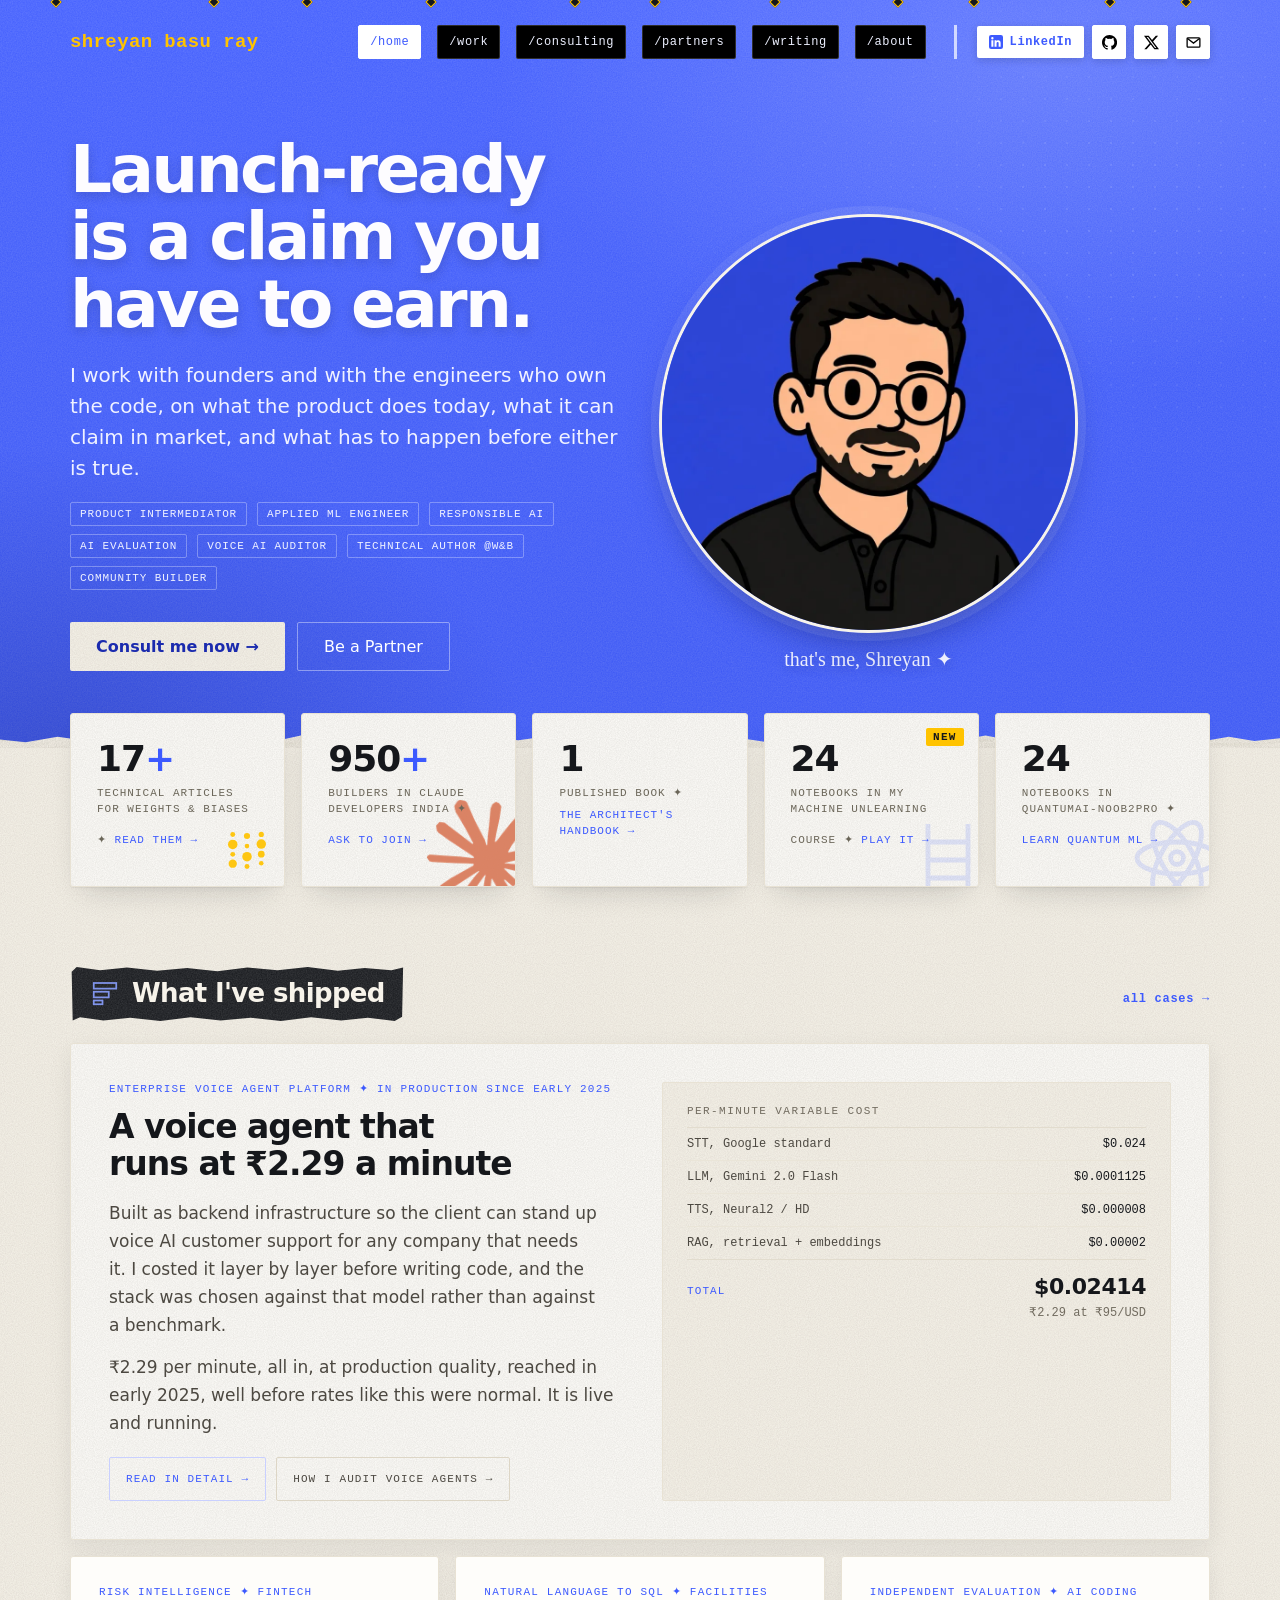
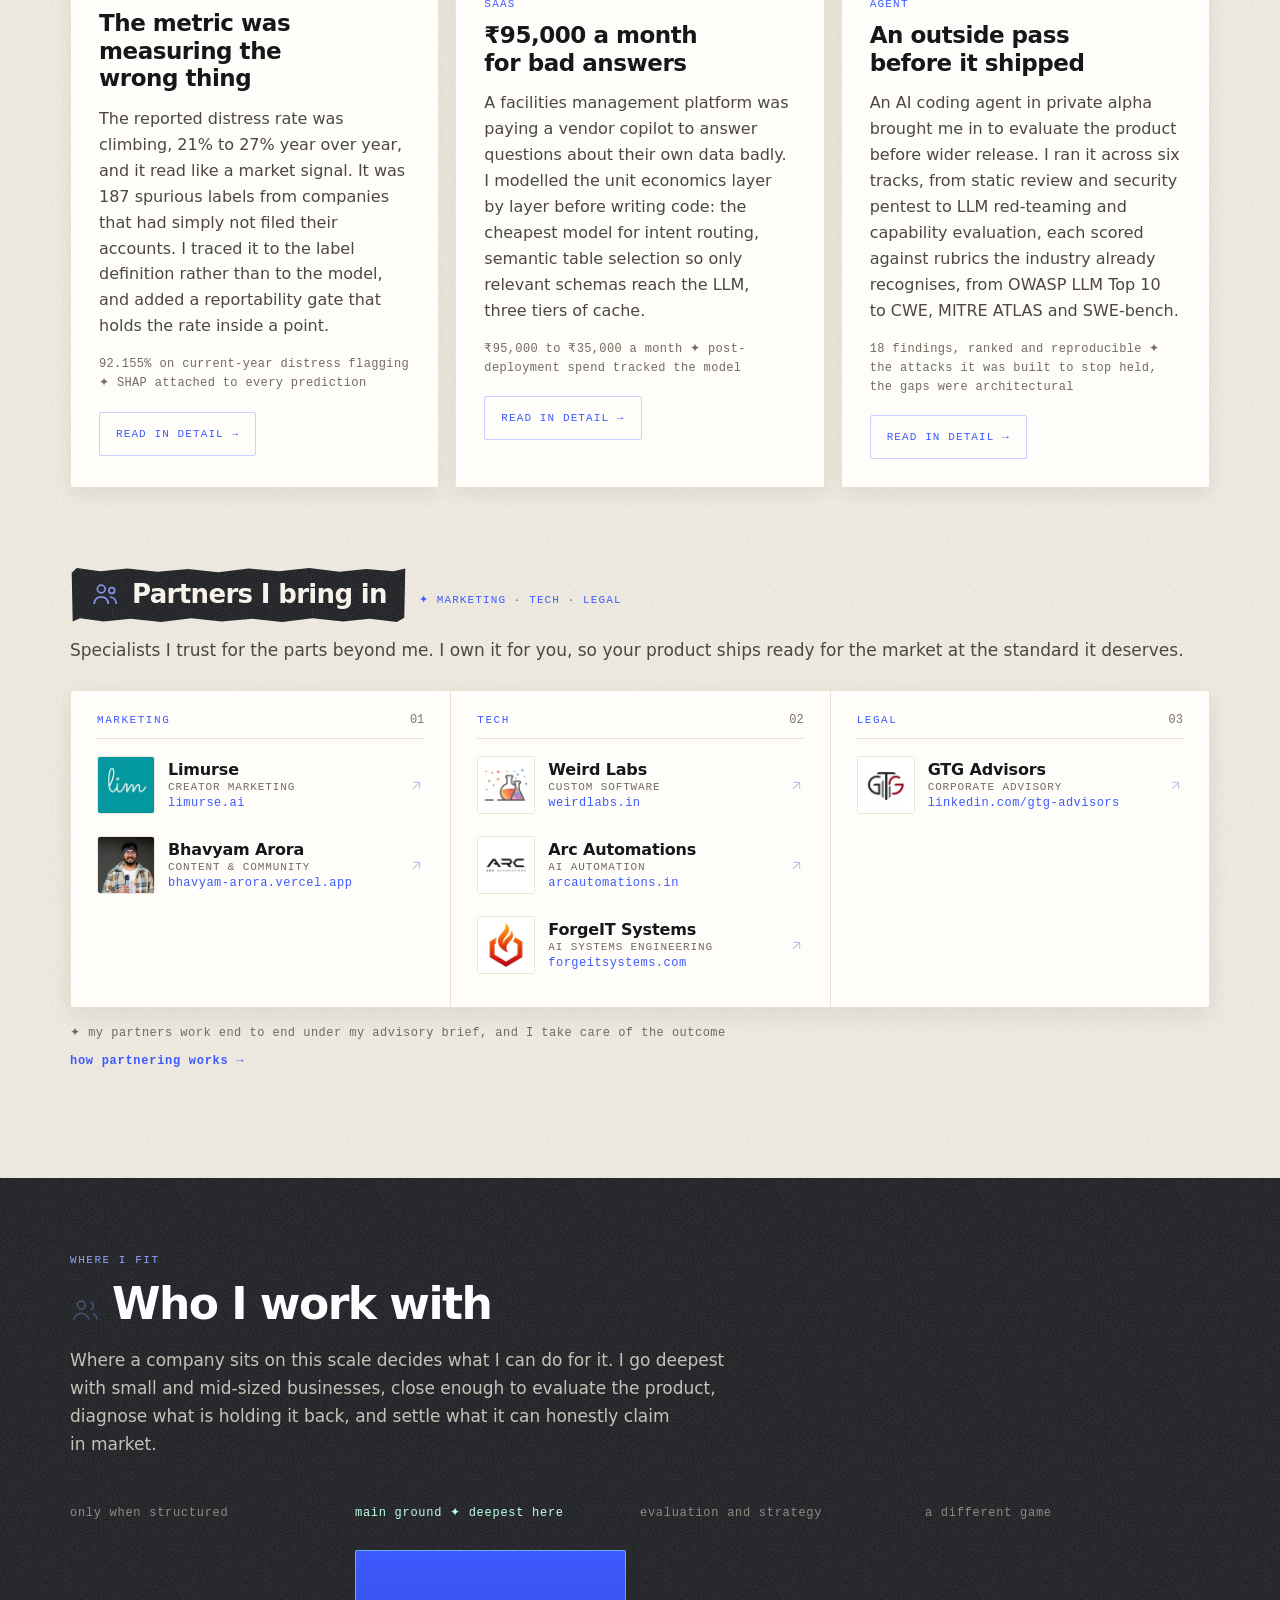
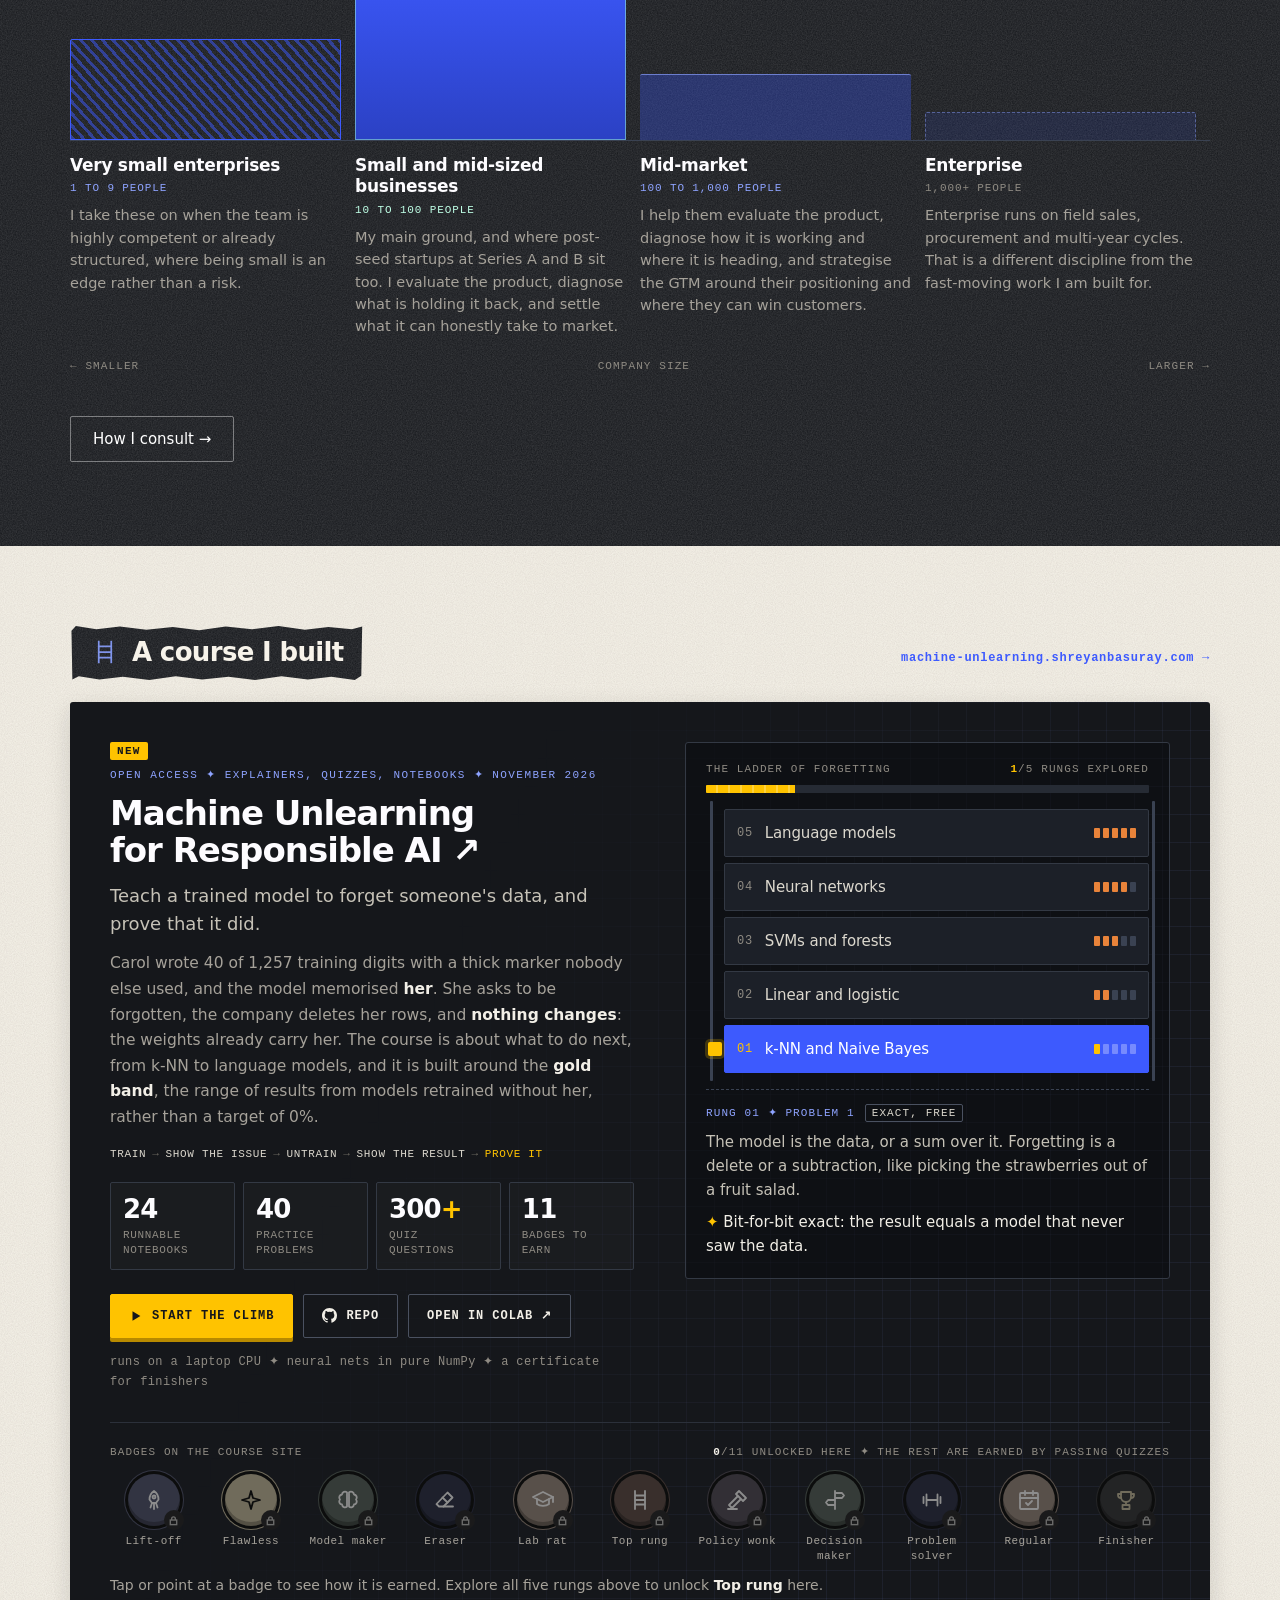
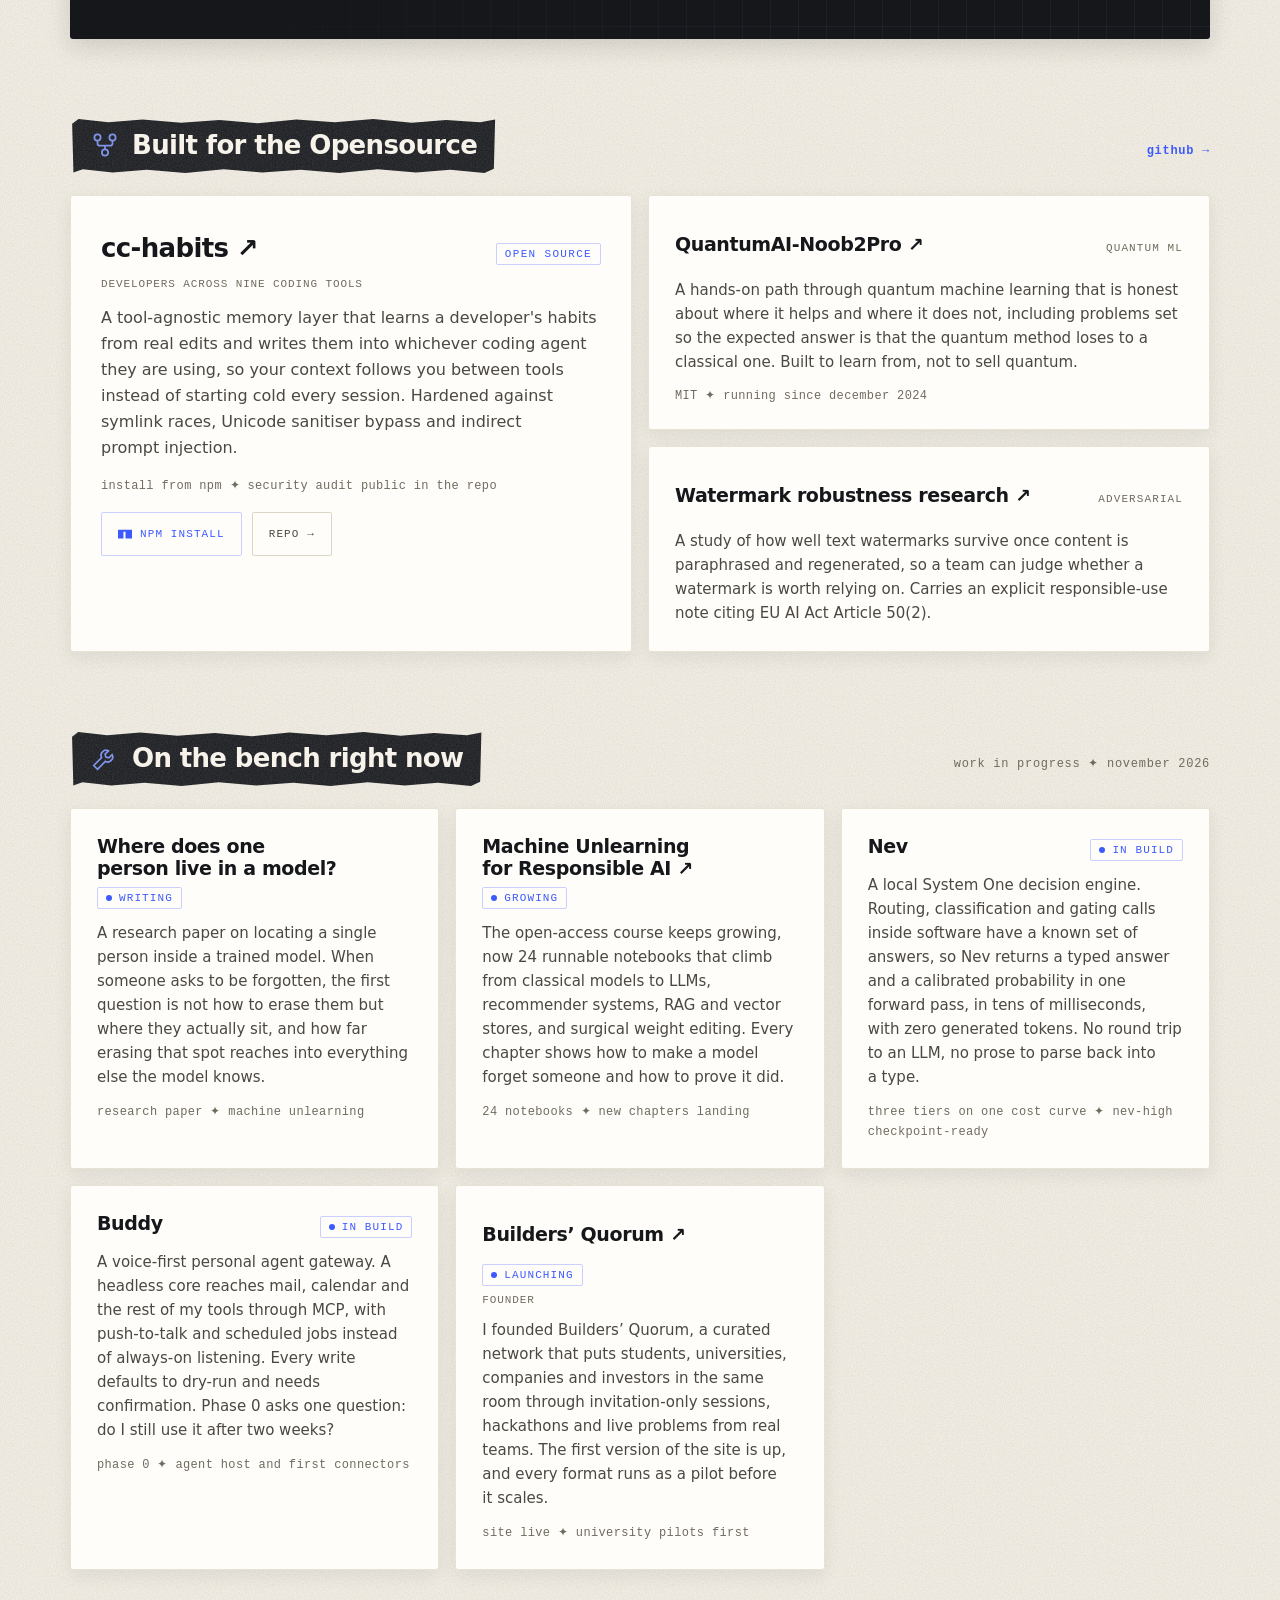
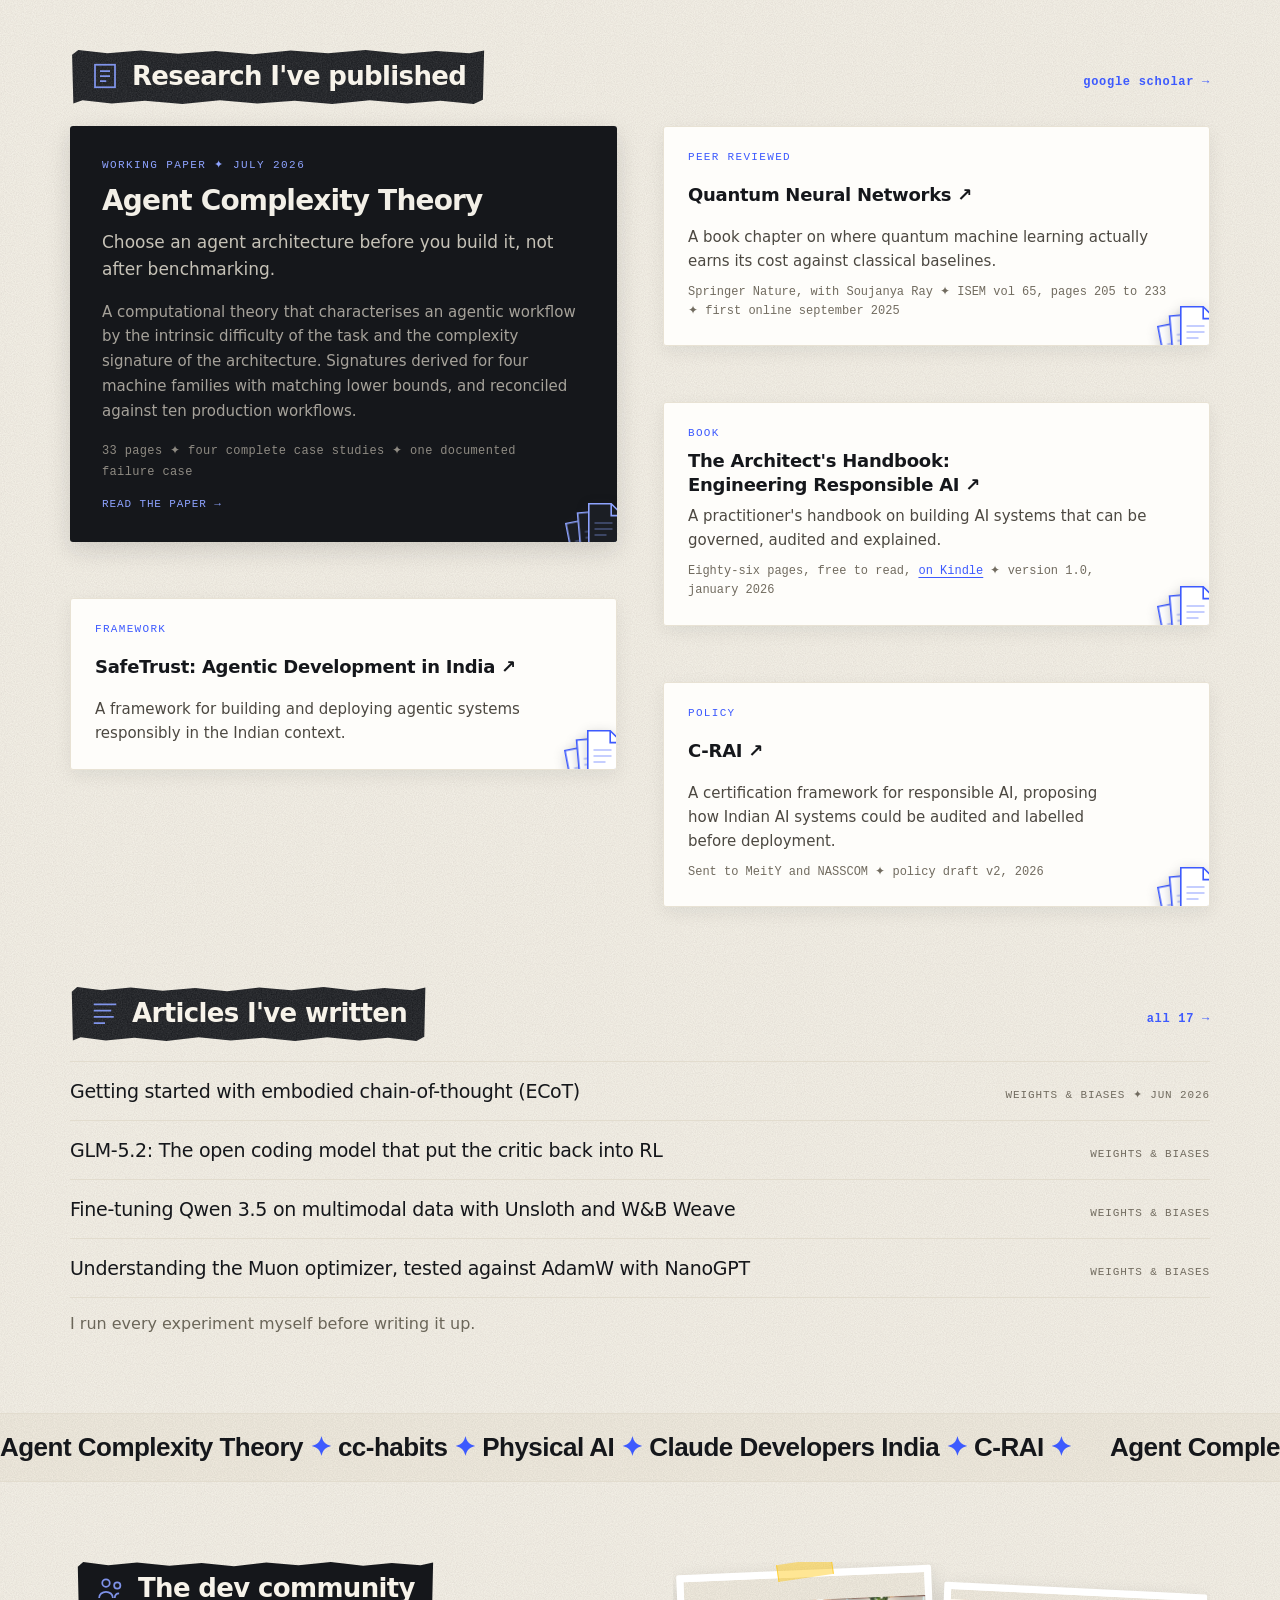
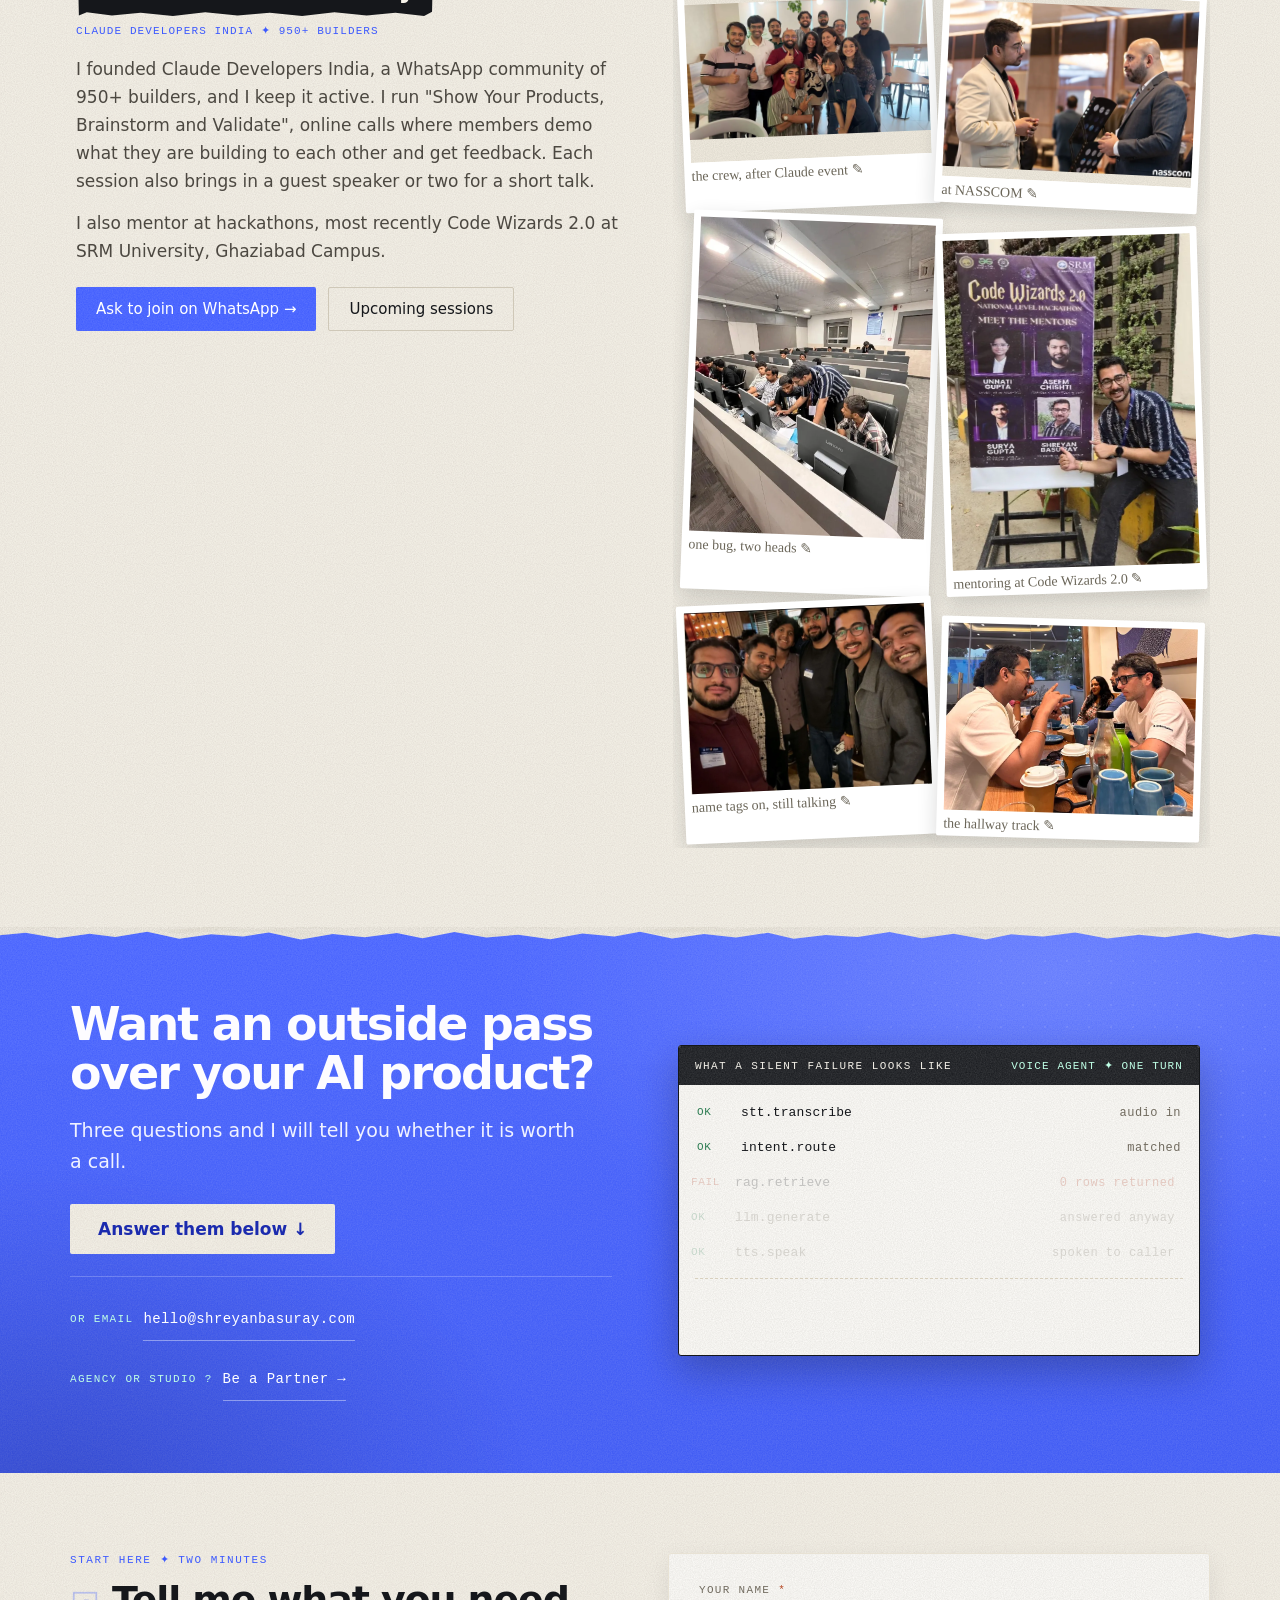
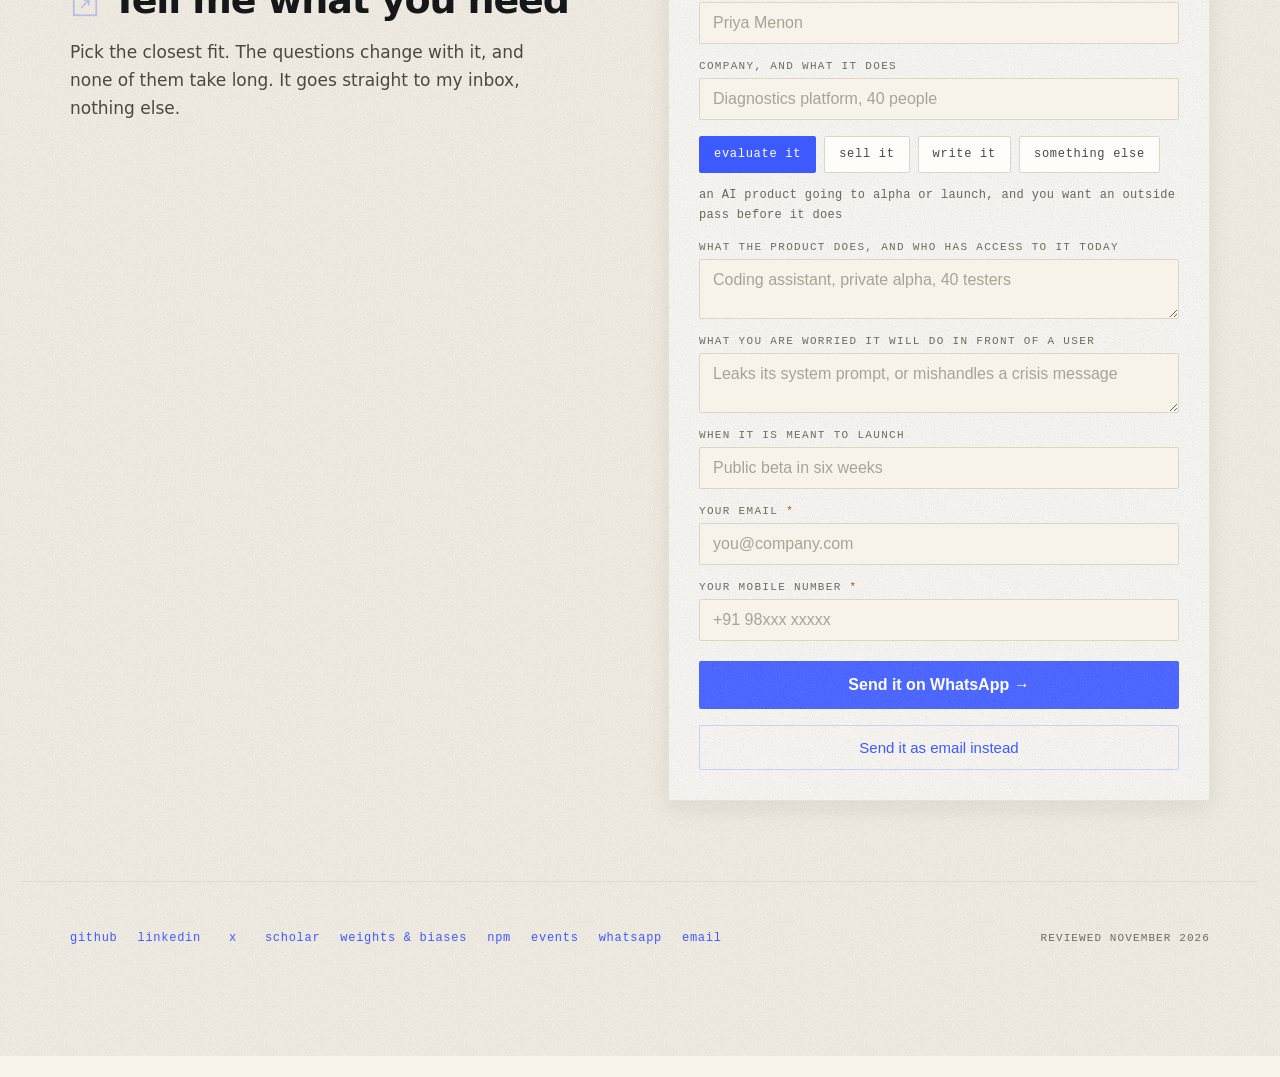
==== commit af94f871: "Refresh homepage work, swap the portrait and add a polish layer - Add an 'On the bench right now' se" ====
--- a/index.html
+++ b/index.html
@@ -172,6 +172,10 @@
   @media(prefers-reduced-motion:reduce){.esc-bar{animation:none}}
 </style>
 <style>
+  .wip-pill{display:inline-flex;align-items:center;gap:7px;font-family:'JetBrains Mono',monospace;font-size:11px;letter-spacing:.1em;text-transform:uppercase;color:#3D5AFE;border:1px solid #C9D0FF;padding:4px 8px;border-radius:2px;}
+  .wip-pill::before{content:"";width:6px;height:6px;border-radius:50%;background:#3D5AFE;animation:wipPulse 1.8s ease-in-out infinite;}
+  @keyframes wipPulse{0%,100%{opacity:1;}50%{opacity:.25;}}
+  @media (prefers-reduced-motion: reduce){.wip-pill::before{animation:none;}}
   /* machine unlearning course: a quest board. The ladder is explored rung by rung, and seeing every rung unlocks a badge */
   .mu{position:relative;overflow:hidden;isolation:isolate;background:#15171B;color:#F2EFE7;border-radius:3px;padding:clamp(24px,4vw,40px);box-shadow:0 8px 24px rgba(21,23,27,.14);margin-top:22px;}
   .mu::before{content:"";position:absolute;inset:0;z-index:-1;pointer-events:none;background-image:linear-gradient(rgba(142,163,255,.07) 1px,transparent 1px),linear-gradient(90deg,rgba(142,163,255,.07) 1px,transparent 1px);background-size:28px 28px;mask-image:linear-gradient(115deg,transparent 30%,#000 75%);-webkit-mask-image:linear-gradient(115deg,transparent 30%,#000 75%);}
@@ -273,7 +277,8 @@
   }
 
   /* stat cards: four across, two by two on tablets, stacked on phones */
-  .statgrid{grid-template-columns:repeat(4,minmax(0,1fr));}
+  .statgrid{grid-template-columns:repeat(5,minmax(0,1fr));}
+  @media (max-width:1100px){.statgrid{grid-template-columns:repeat(3,minmax(0,1fr));}}
   @media (max-width:960px){.statgrid{grid-template-columns:repeat(2,minmax(0,1fr));}}
   @media (max-width:520px){.statgrid{grid-template-columns:minmax(0,1fr);}}
 
@@ -284,13 +289,14 @@
   .qbar b.hit{background:#FFC300;transform:rotate(45deg) scale(1.25);}
   @media print{.qbar{display:none}}
 </style>
-<script type="application/ld+json">{"@context":"https://schema.org","@graph":[{"@type":"Person","@id":"https://shreyanbasuray.com/#person","name":"Shreyan Basu Ray","alternateName":["Shreyan Basu","Shreyan Ray","shreyanbasuray"],"givenName":"Shreyan","familyName":"Basu Ray","url":"https://shreyanbasuray.com/","mainEntityOfPage":"https://shreyanbasuray.com/","image":"https://shreyanbasuray.com/assets/portrait-real.jpg","jobTitle":["Applied Machine Learning Engineer","AI Product Advisor","Responsible AI Consultant","Voice AI Auditor"],"email":"mailto:hello@shreyanbasuray.com","description":"Advises founders and product teams on the path from AI product build to commercial launch: independent evaluation and red-team work on AI products, responsible AI readiness, and go-to-market strategy grounded in what the product can honestly claim.","address":{"@type":"PostalAddress","addressCountry":"IN"},"knowsAbout":["Machine learning engineering","Production AI systems","Large language models","AI agents","LLM evaluation","LLM observability","MLOps","Responsible AI","Machine unlearning","AI governance","Quantum machine learning","Retrieval-augmented generation","Natural language to SQL","Cost modelling for AI systems","AI red teaming","Adversarial testing of LLM applications","Prompt injection","Jailbreak resistance testing","AI assurance","AI product positioning","Go-to-market strategy for AI products","OWASP Top 10 for LLM Applications","MITRE ATLAS","NIST AI Risk Management Framework","ISO/IEC 42001","DPDP Act 2023","Voice AI agents","Voice agent evaluation","Conversational AI diagnostics","Telephony and speech audio analysis"],"sameAs":["https://github.com/Shreyan1","https://www.linkedin.com/in/shreyanbasuray","https://x.com/shreyanbr","https://orcid.org/0000-0002-2641-8048","https://scholar.google.com/citations?user=vih7SfEAAAAJ&hl=en","https://wandb.ai/basurayshreyan","https://www.npmjs.com/~shreyanbr","https://huggingface.co/shreyanbr","https://www.mathworks.com/matlabcentral/profile/authors/23980008","https://pypi.org/user/shreyanbr/"]},{"@type":"WebSite","@id":"https://shreyanbasuray.com/#website","url":"https://shreyanbasuray.com/","name":"Shreyan Basu Ray","description":"I advise founders and product teams on the path from AI product build to commercial launch: independent evaluation and red-team work on AI products, responsible AI readiness, and go-to-market grounded in what the product can honestly claim.","inLanguage":"en","publisher":{"@id":"https://shreyanbasuray.com/#person"}},{"@type":"ProfilePage","@id":"https://shreyanbasuray.com/#page","url":"https://shreyanbasuray.com/","name":"Shreyan Basu Ray | Voice AI Auditor & AI Product Advisor","description":"I advise founders and product teams on the path from AI product build to commercial launch: independent evaluation and red-team work on AI products, responsible AI readiness, and go-to-market grounded in what the product can honestly claim.","isPartOf":{"@id":"https://shreyanbasuray.com/#website"},"about":{"@id":"https://shreyanbasuray.com/#person"},"mainEntity":{"@id":"https://shreyanbasuray.com/#person"},"inLanguage":"en"},{"@type":"Course","@id":"https://machine-unlearning.shreyanbasuray.com/#course","name":"Machine Unlearning for Responsible AI","url":"https://machine-unlearning.shreyanbasuray.com/","description":"A hands-on course on making a trained model forget someone's data, and testing whether it really did: simple explainers, quizzes and 22 runnable notebooks, from k-NN to language models.","inLanguage":"en","isAccessibleForFree":true,"educationalLevel":"Intermediate","teaches":["Machine unlearning","Membership inference attacks","SISA training","Unlearning audits","LLM unlearning","Right to be forgotten"],"creator":{"@id":"https://shreyanbasuray.com/#person"},"provider":{"@id":"https://shreyanbasuray.com/#person"},"sameAs":["https://github.com/Shreyan1/machine-unlearning-course"],"hasCourseInstance":{"@type":"CourseInstance","courseMode":"online","courseWorkload":"PT19H"}}]}</script>
+<script type="application/ld+json">{"@context":"https://schema.org","@graph":[{"@type":"Person","@id":"https://shreyanbasuray.com/#person","name":"Shreyan Basu Ray","alternateName":["Shreyan Basu","Shreyan Ray","shreyanbasuray"],"givenName":"Shreyan","familyName":"Basu Ray","url":"https://shreyanbasuray.com/","mainEntityOfPage":"https://shreyanbasuray.com/","image":"https://shreyanbasuray.com/assets/portrait-real.jpg","jobTitle":["Applied Machine Learning Engineer","AI Product Advisor","Responsible AI Consultant","Voice AI Auditor"],"email":"mailto:hello@shreyanbasuray.com","description":"Advises founders and product teams on the path from AI product build to commercial launch: independent evaluation and red-team work on AI products, responsible AI readiness, and go-to-market strategy grounded in what the product can honestly claim.","address":{"@type":"PostalAddress","addressCountry":"IN"},"knowsAbout":["Machine learning engineering","Production AI systems","Large language models","AI agents","LLM evaluation","LLM observability","MLOps","Responsible AI","Machine unlearning","AI governance","Quantum machine learning","Retrieval-augmented generation","Natural language to SQL","Cost modelling for AI systems","AI red teaming","Adversarial testing of LLM applications","Prompt injection","Jailbreak resistance testing","AI assurance","AI product positioning","Go-to-market strategy for AI products","OWASP Top 10 for LLM Applications","MITRE ATLAS","NIST AI Risk Management Framework","ISO/IEC 42001","DPDP Act 2023","Voice AI agents","Voice agent evaluation","Conversational AI diagnostics","Telephony and speech audio analysis"],"sameAs":["https://github.com/Shreyan1","https://www.linkedin.com/in/shreyanbasuray","https://x.com/shreyanbr","https://orcid.org/0000-0002-2641-8048","https://scholar.google.com/citations?user=vih7SfEAAAAJ&hl=en","https://wandb.ai/basurayshreyan","https://www.npmjs.com/~shreyanbr","https://huggingface.co/shreyanbr","https://www.mathworks.com/matlabcentral/profile/authors/23980008","https://pypi.org/user/shreyanbr/"]},{"@type":"WebSite","@id":"https://shreyanbasuray.com/#website","url":"https://shreyanbasuray.com/","name":"Shreyan Basu Ray","description":"I advise founders and product teams on the path from AI product build to commercial launch: independent evaluation and red-team work on AI products, responsible AI readiness, and go-to-market grounded in what the product can honestly claim.","inLanguage":"en","publisher":{"@id":"https://shreyanbasuray.com/#person"}},{"@type":"ProfilePage","@id":"https://shreyanbasuray.com/#page","url":"https://shreyanbasuray.com/","name":"Shreyan Basu Ray | Voice AI Auditor & AI Product Advisor","description":"I advise founders and product teams on the path from AI product build to commercial launch: independent evaluation and red-team work on AI products, responsible AI readiness, and go-to-market grounded in what the product can honestly claim.","isPartOf":{"@id":"https://shreyanbasuray.com/#website"},"about":{"@id":"https://shreyanbasuray.com/#person"},"mainEntity":{"@id":"https://shreyanbasuray.com/#person"},"inLanguage":"en"},{"@type":"Course","@id":"https://machine-unlearning.shreyanbasuray.com/#course","name":"Machine Unlearning for Responsible AI","url":"https://machine-unlearning.shreyanbasuray.com/","description":"A hands-on course on making a trained model forget someone's data, and testing whether it really did: simple explainers, quizzes and 24 runnable notebooks, from k-NN to language models.","inLanguage":"en","isAccessibleForFree":true,"educationalLevel":"Intermediate","teaches":["Machine unlearning","Membership inference attacks","SISA training","Unlearning audits","LLM unlearning","Right to be forgotten"],"creator":{"@id":"https://shreyanbasuray.com/#person"},"provider":{"@id":"https://shreyanbasuray.com/#person"},"sameAs":["https://github.com/Shreyan1/machine-unlearning-course"],"hasCourseInstance":{"@type":"CourseInstance","courseMode":"online","courseWorkload":"PT19H"}}]}</script>
+<link rel="stylesheet" href="/assets/polish.css">
 </head>
 <body>
 <div style="background:#F7F3EA;color:#15171B;font-family:Outfit,system-ui,sans-serif;overflow-x:clip;">
 
 <!-- ============ NAV ============ -->
-<div style="background:#3D5AFE;color:#F4F2FF;">
+<div class="band band-top" style="background:#3D5AFE;color:#F4F2FF;">
     <input type="checkbox" id="nav-open" class="navchk" aria-label="Open the menu">
   <div class="navbar" style="max-width:1140px;margin:0 auto;padding:20px clamp(20px,5vw,48px);display:flex;flex-wrap:wrap;justify-content:space-between;align-items:center;gap:16px 24px;">
     <a href="/" style="font-family: 'JetBrains Mono',monospace; font-size: 19px; font-weight: 900; letter-spacing: .02em; color: #FFC300; text-decoration-line: none; font-style: normal;display:inline-flex;align-items:center;min-height:44px">shreyan basu ray</a>
@@ -364,7 +370,7 @@
     <div class="hero-portrait" style="width:clamp(280px,76%,560px);">
       <div data-flip="" role="button" tabindex="0" aria-pressed="false" aria-label="Portrait of Shreyan Basu Ray. Flip between the illustration and the photograph" style="animation: fadeUp .9s cubic-bezier(.22,.7,.2,1) .27s both; border-radius: 50%; position: relative; width: 100%; max-width: 560px; aspect-ratio: 1/1; perspective: 1400px; cursor: pointer">
         <div data-flip-inner="" style="position:relative;width:100%;height:100%;transform-style:preserve-3d;transition:transform .8s cubic-bezier(.3,.75,.2,1);">
-          <img src="/assets/portrait.jpg" alt="Shreyan Basu Ray" style="position: absolute; inset: 0; box-sizing: border-box; width: 100%; height: 100%; object-fit: cover; border-radius: 50%; filter: grayscale(1) contrast(1.05); border: 3px solid #F7F3EA; box-shadow: 0px 4px 12px 0px rgba(0,0,0,0.15); backface-visibility: hidden" width="900" height="900" decoding="async" fetchpriority="high">
+          <picture><source srcset="/assets/portrait.webp" type="image/webp"><img src="/assets/portrait.jpg" alt="Shreyan Basu Ray, illustrated" style="position: absolute; inset: 0; box-sizing: border-box; width: 100%; height: 100%; object-fit: cover; border-radius: 50%; border: 3px solid #F7F3EA; box-shadow: 0px 4px 12px 0px rgba(0,0,0,0.15); backface-visibility: hidden" width="900" height="900" decoding="async" fetchpriority="high"></picture>
           <picture><source srcset="/assets/portrait-real.webp" type="image/webp"><img src="/assets/portrait-real.jpg" alt="Shreyan Basu Ray, photographed" style="position: absolute; inset: 0; box-sizing: border-box; width: 100%; height: 100%; object-fit: cover; border-radius: 50%; border: 3px solid #F7F3EA; box-shadow: 0px 4px 12px 0px rgba(0,0,0,0.15); backface-visibility: hidden; transform: rotateY(180deg)" width="900" height="900" decoding="async" loading="lazy"></picture>
         </div>
       </div>
@@ -382,7 +388,7 @@
       <svg width="46" height="46" viewBox="0 0 300 300" fill="#FFC300" aria-hidden="true" focusable="false" style="position:absolute;right:14px;bottom:12px;width:46px;height:46px;opacity:.92;z-index:-1;pointer-events:none;"><circle cx="57" cy="42" r="16"/><circle cx="57" cy="107" r="31"/><circle cx="57" cy="172" r="16"/><circle cx="57" cy="233" r="27"/><circle cx="150" cy="52" r="20"/><circle cx="150" cy="118" r="15"/><circle cx="150" cy="187" r="31"/><circle cx="150" cy="251" r="16"/><circle cx="243" cy="42" r="17"/><circle cx="243" cy="105" r="31"/><circle cx="243" cy="171" r="22"/><circle cx="243" cy="230" r="15"/></svg>
     </div>
     <div style="animation:fadeUp .85s cubic-bezier(.22,.7,.2,1) both;position:relative;overflow:hidden;isolation:isolate;background:#FEFDFA;border:1px solid #E8E2D4;border-radius:3px;padding:24px 26px;box-shadow:0 6px 18px rgba(21,23,27,.07);transition:transform .18s ease,box-shadow .18s ease;" class="hv6">
-      <div style="font-size:36px;font-weight:600;letter-spacing:-.03em;"><span data-count="880">880</span><span style="color:#3D5AFE;">+</span></div>
+      <div style="font-size:36px;font-weight:600;letter-spacing:-.03em;"><span data-count="950">950</span><span style="color:#3D5AFE;">+</span></div>
       <div style="font-family:'JetBrains Mono',monospace;font-size:11px;text-transform:uppercase;letter-spacing:.09em;color:#6B6659;margin-top:6px;line-height:1.5;">builders in claude developers india ✦ <a class="taplink cardlink" href="https://api.whatsapp.com/send/?phone=919830152522&amp;text=Hey%20Shreyan!%20I%27d%20like%20to%20join%20Claude%20Developers%20India.&amp;type=phone_number&amp;app_absent=0" target="_blank" rel="noopener noreferrer">ask to join →</a></div>
       <picture><source srcset="/assets/claude-mark.webp" type="image/webp"><img src="/assets/claude-mark.png" alt="" aria-hidden="true" width="118" height="118" decoding="async" style="position:absolute;right:-30px;bottom:-32px;width:118px;height:118px;opacity:.9;z-index:-1;pointer-events:none;"></picture>
     </div>
@@ -392,9 +398,14 @@
     </div>
     <div style="animation:fadeUp .85s cubic-bezier(.22,.7,.2,1) both;position:relative;overflow:hidden;isolation:isolate;background:#FEFDFA;border:1px solid #E8E2D4;border-radius:3px;padding:24px 26px;box-shadow:0 6px 18px rgba(21,23,27,.07);transition:transform .18s ease,box-shadow .18s ease;" class="hv6">
       <span style="position:absolute;top:14px;right:14px;font-family:'JetBrains Mono',monospace;font-size:11px;font-weight:700;letter-spacing:.12em;text-transform:uppercase;background:#FFC300;color:#15171B;padding:3px 7px;border-radius:2px;">new</span>
-      <div style="font-size:36px;font-weight:600;letter-spacing:-.03em;"><span data-count="22">22</span></div>
+      <div style="font-size:36px;font-weight:600;letter-spacing:-.03em;"><span data-count="24">24</span></div>
       <div style="font-family:'JetBrains Mono',monospace;font-size:11px;text-transform:uppercase;letter-spacing:.09em;color:#6B6659;margin-top:6px;line-height:1.5;">notebooks in my machine unlearning course ✦ <a class="taplink cardlink" href="#course">play it →</a></div>
       <svg width="96" height="96" viewBox="0 0 24 24" fill="none" stroke="#3D5AFE" stroke-width="1.2" aria-hidden="true" style="position:absolute;right:-18px;bottom:-22px;opacity:.14;z-index:-1;pointer-events:none;"><path d="M7 3v18M17 3v18M7 7.5h10M7 12h10M7 16.5h10"></path></svg>
+    </div>
+    <div style="animation:fadeUp .85s cubic-bezier(.22,.7,.2,1) both;position:relative;overflow:hidden;isolation:isolate;background:#FEFDFA;border:1px solid #E8E2D4;border-radius:3px;padding:24px 26px;box-shadow:0 6px 18px rgba(21,23,27,.07);transition:transform .18s ease,box-shadow .18s ease;" class="hv6">
+      <div style="font-size:36px;font-weight:600;letter-spacing:-.03em;"><span data-count="24">24</span></div>
+      <div style="font-family:'JetBrains Mono',monospace;font-size:11px;text-transform:uppercase;letter-spacing:.09em;color:#6B6659;margin-top:6px;line-height:1.5;">notebooks in quantumai-noob2pro ✦ <a class="taplink cardlink" href="https://github.com/Shreyan1/QuantumAI-Noob2Pro" target="_blank" rel="noopener noreferrer">learn quantum ml →</a></div>
+      <svg width="96" height="96" viewBox="0 0 24 24" fill="none" stroke="#3D5AFE" stroke-width="1.2" aria-hidden="true" style="position:absolute;right:-16px;bottom:-20px;opacity:.14;z-index:-1;pointer-events:none;"><circle cx="12" cy="12" r="1.6"></circle><ellipse cx="12" cy="12" rx="10" ry="4"></ellipse><ellipse cx="12" cy="12" rx="10" ry="4" transform="rotate(60 12 12)"></ellipse><ellipse cx="12" cy="12" rx="10" ry="4" transform="rotate(120 12 12)"></ellipse></svg>
     </div>
   </div>
 
@@ -407,10 +418,10 @@
 
     <div style="margin-top:22px;background:#FEFDFA;border:1px solid #E8E2D4;border-radius:3px;padding:clamp(22px,5vw,38px);box-shadow:0 8px 24px rgba(21,23,27,.08);display:grid;grid-template-columns:repeat(auto-fit,minmax(min(320px,100%),1fr));gap:clamp(24px,4vw,32px) clamp(24px,5vw,44px);">
       <div>
-        <div style="font-family:'JetBrains Mono',monospace;font-size:11px;letter-spacing:.11em;text-transform:uppercase;color:#3D5AFE;">enterprise voice agent platform ✦ in production</div>
+        <div style="font-family:'JetBrains Mono',monospace;font-size:11px;letter-spacing:.11em;text-transform:uppercase;color:#3D5AFE;">enterprise voice agent platform ✦ in production since early 2025</div>
         <h3 style="margin:14px 0 0;font-size:clamp(25px,3vw,33px);font-weight:600;letter-spacing:-.03em;line-height:1.12;">A voice agent that runs at ₹2.29 a minute</h3>
         <p style="margin:16px 0 0;font-size:17px;line-height:1.65;color:#4C4841;max-width:52ch;">Built as backend infrastructure so the client can stand up voice AI customer support for any company that needs it. I costed it layer by layer before writing code, and the stack was chosen against that model rather than against a benchmark.</p>
-        <p style="margin:14px 0 0;font-size:17px;line-height:1.65;color:#4C4841;max-width:52ch;">₹2.29 per minute, all in, at production quality. It is live and running.</p>
+        <p style="margin:14px 0 0;font-size:17px;line-height:1.65;color:#4C4841;max-width:52ch;">₹2.29 per minute, all in, at production quality, reached in early 2025, well before rates like this were normal. It is live and running.</p>
         <div style="display:flex;flex-wrap:wrap;gap:10px;margin-top:20px;">
           <a class="taplink hv7" href="/work/" style="display:inline-flex;align-items:center;gap:8px;border:1px solid #C9D0FF;color:#3D5AFE;padding:10px 16px;font-family:'JetBrains Mono',monospace;font-size:11px;letter-spacing:.1em;text-transform:uppercase;border-radius:2px;">read in detail →</a>
           <a class="taplink hv10" href="/writing/auditing-indian-voice-agents/" style="display:inline-flex;align-items:center;gap:8px;border:1px solid #DDD6C6;color:#4C4841;padding:10px 16px;font-family:'JetBrains Mono',monospace;font-size:11px;letter-spacing:.1em;text-transform:uppercase;border-radius:2px;">how I audit voice agents →</a>
@@ -611,7 +622,7 @@
     <div class="mu" data-mu style="animation:fadeUp .85s cubic-bezier(.22,.7,.2,1) both;">
       <div class="mu-grid">
         <div>
-          <div class="mu-kick"><span class="mu-new">new</span><span>open access ✦ explainers, quizzes, notebooks ✦ october 2026</span></div>
+          <div class="mu-kick"><span class="mu-new">new</span><span>open access ✦ explainers, quizzes, notebooks ✦ november 2026</span></div>
           <h3><a href="https://machine-unlearning.shreyanbasuray.com/" target="_blank" rel="noopener">Machine Unlearning for Responsible AI ↗</a></h3>
           <p class="mu-lead">Teach a trained model to forget someone's data, and prove that it did.</p>
           <p class="mu-body">Carol wrote 40 of 1,257 training digits with a thick marker nobody else used, and the model memorised <b>her</b>. She asks to be forgotten, the company deletes her rows, and <b>nothing changes</b>: the weights already carry her. The course is about what to do next, from k-NN to language models, and it is built around the <b>gold band</b>, the range of results from models retrained without her, rather than a target of 0%.</p>
@@ -619,7 +630,7 @@
             <li>train</li><li>show the issue</li><li>untrain</li><li>show the result</li><li>prove it</li>
           </ol>
           <div class="mu-hud">
-            <div class="mu-stat"><b><span data-count="22">22</span></b><span class="l">runnable notebooks</span></div>
+            <div class="mu-stat"><b><span data-count="24">24</span></b><span class="l">runnable notebooks</span></div>
             <div class="mu-stat"><b><span data-count="40">40</span></b><span class="l">practice problems</span></div>
             <div class="mu-stat"><b><span data-count="300">300</span><span style="color:#FFC300;">+</span></b><span class="l">quiz questions</span></div>
             <div class="mu-stat"><b><span data-count="11">11</span></b><span class="l">badges to earn</span></div>
@@ -707,11 +718,62 @@
         </div>
         <div style="animation:fadeUp .85s cubic-bezier(.22,.7,.2,1) both;position:relative;background:#FEFDFA;border:1px solid #E8E2D4;border-radius:3px;padding:26px;box-shadow:0 6px 18px rgba(21,23,27,.07);transition:transform .18s ease,box-shadow .18s ease;" class="hv8">
           <div style="display:flex;flex-wrap:wrap;justify-content:space-between;align-items:baseline;gap:8px 12px;">
-            <h3 style="margin:0;font-size:19px;font-weight:600;letter-spacing:-.02em;"><a class="taplink hv9 cardlink" href="https://github.com/Shreyan1" style="color:#15171B;" target="_blank" rel="noopener noreferrer">Watermark robustness research ↗</a></h3>
+            <h3 style="margin:0;font-size:19px;font-weight:600;letter-spacing:-.02em;"><a class="taplink hv9 cardlink" href="https://github.com/Shreyan1/ai-text-watermark-remover" style="color:#15171B;" target="_blank" rel="noopener noreferrer">Watermark robustness research ↗</a></h3>
             <span style="font-family:'JetBrains Mono',monospace;font-size:11px;letter-spacing:.1em;text-transform:uppercase;color:#716B5F;">adversarial</span>
           </div>
           <p style="margin:12px 0 0;font-size:15px;line-height:1.6;color:#4C4841;">A study of how well text watermarks survive once content is paraphrased and regenerated, so a team can judge whether a watermark is worth relying on. Carries an explicit responsible-use note citing EU AI Act Article 50(2).</p>
         </div>
+      </div>
+    </div>
+  </div>
+
+<!-- ============ CURRENTLY BUILDING ============ -->
+  <div style="margin-top:80px;">
+    <div style="display:flex;align-items:baseline;justify-content:space-between;gap:20px;flex-wrap:wrap;">
+      <h2 style="display:inline-block;background:#15171B;color:#F7F3EA;padding:11px 20px 13px;clip-path:polygon(0.5% 9%, 2% 0%, 9% 6%, 17% 1%, 26% 7%, 35% 2%, 44% 8%, 53% 1%, 62% 6%, 71% 0%, 80% 7%, 88% 2%, 96% 6%, 99.5% 1%, 99.2% 92%, 97% 100%, 89% 94%, 81% 99%, 72% 93%, 63% 100%, 54% 94%, 45% 99%, 36% 93%, 27% 100%, 18% 94%, 10% 99%, 3% 93%, 0.8% 99%);animation:tapeIn .8s cubic-bezier(.22,.7,.2,1) both;transform-origin:0 60%;margin:0;font-size:26px;font-weight:600;letter-spacing:-.025em;"><svg width="30" height="30" viewBox="0 0 24 24" fill="none" stroke="#8AA0FF" stroke-width="1.4" style="opacity:.9;flex:0 0 auto;margin-right:12px;vertical-align:-6px;display:inline-block;" aria-hidden="true"><path d="M14.7 6.3a4 4 0 0 0-5.4 5.4L3 18l3 3 6.3-6.3a4 4 0 0 0 5.4-5.4l-2.6 2.6-2.4-.6-.6-2.4z"></path></svg>On the bench right now</h2>
+      <span style="font-family:'JetBrains Mono',monospace;font-size:12px;letter-spacing:.06em;color:#716B5F;">work in progress ✦ november 2026</span>
+    </div>
+    <div style="display:grid;grid-template-columns:repeat(auto-fit,minmax(min(300px,100%),1fr));gap:16px;margin-top:22px;">
+      <div style="animation:fadeUp .85s cubic-bezier(.22,.7,.2,1) both;position:relative;background:#FEFDFA;border:1px solid #E8E2D4;border-radius:3px;padding:26px;box-shadow:0 6px 18px rgba(21,23,27,.07);transition:transform .18s ease,box-shadow .18s ease;" class="hv8">
+        <div style="display:flex;flex-wrap:wrap;justify-content:space-between;align-items:baseline;gap:8px 12px;">
+          <h3 style="margin:0;font-size:19px;font-weight:600;letter-spacing:-.02em;">Where does one person live in a model?</h3>
+          <span class="wip-pill">writing</span>
+        </div>
+        <p style="margin:12px 0 0;font-size:15px;line-height:1.6;color:#4C4841;">A research paper on locating a single person inside a trained model. When someone asks to be forgotten, the first question is not how to erase them but where they actually sit, and how far erasing that spot reaches into everything else the model knows.</p>
+        <p style="margin:14px 0 0;font-family:'JetBrains Mono',monospace;font-size:12px;color:#716B5F;letter-spacing:.03em;line-height:1.6;">research paper ✦ machine unlearning</p>
+      </div>
+      <div style="animation:fadeUp .85s cubic-bezier(.22,.7,.2,1) both;position:relative;background:#FEFDFA;border:1px solid #E8E2D4;border-radius:3px;padding:26px;box-shadow:0 6px 18px rgba(21,23,27,.07);transition:transform .18s ease,box-shadow .18s ease;" class="hv8">
+        <div style="display:flex;flex-wrap:wrap;justify-content:space-between;align-items:baseline;gap:8px 12px;">
+          <h3 style="margin:0;font-size:19px;font-weight:600;letter-spacing:-.02em;"><a class="taplink hv9 cardlink" href="https://machine-unlearning.shreyanbasuray.com/" style="color:#15171B;" target="_blank" rel="noopener noreferrer">Machine Unlearning for Responsible AI ↗</a></h3>
+          <span class="wip-pill">growing</span>
+        </div>
+        <p style="margin:12px 0 0;font-size:15px;line-height:1.6;color:#4C4841;">The open-access course keeps growing, now 24 runnable notebooks that climb from classical models to LLMs, recommender systems, RAG and vector stores, and surgical weight editing. Every chapter shows how to make a model forget someone and how to prove it did.</p>
+        <p style="margin:14px 0 0;font-family:'JetBrains Mono',monospace;font-size:12px;color:#716B5F;letter-spacing:.03em;line-height:1.6;">24 notebooks ✦ new chapters landing</p>
+      </div>
+      <div style="animation:fadeUp .85s cubic-bezier(.22,.7,.2,1) both;position:relative;background:#FEFDFA;border:1px solid #E8E2D4;border-radius:3px;padding:26px;box-shadow:0 6px 18px rgba(21,23,27,.07);transition:transform .18s ease,box-shadow .18s ease;" class="hv8">
+        <div style="display:flex;flex-wrap:wrap;justify-content:space-between;align-items:baseline;gap:8px 12px;">
+          <h3 style="margin:0;font-size:19px;font-weight:600;letter-spacing:-.02em;">Nev</h3>
+          <span class="wip-pill">in build</span>
+        </div>
+        <p style="margin:12px 0 0;font-size:15px;line-height:1.6;color:#4C4841;">A local System One decision engine. Routing, classification and gating calls inside software have a known set of answers, so Nev returns a typed answer and a calibrated probability in one forward pass, in tens of milliseconds, with zero generated tokens. No round trip to an LLM, no prose to parse back into a type.</p>
+        <p style="margin:14px 0 0;font-family:'JetBrains Mono',monospace;font-size:12px;color:#716B5F;letter-spacing:.03em;line-height:1.6;">three tiers on one cost curve ✦ nev-high checkpoint-ready</p>
+      </div>
+      <div style="animation:fadeUp .85s cubic-bezier(.22,.7,.2,1) both;position:relative;background:#FEFDFA;border:1px solid #E8E2D4;border-radius:3px;padding:26px;box-shadow:0 6px 18px rgba(21,23,27,.07);transition:transform .18s ease,box-shadow .18s ease;" class="hv8">
+        <div style="display:flex;flex-wrap:wrap;justify-content:space-between;align-items:baseline;gap:8px 12px;">
+          <h3 style="margin:0;font-size:19px;font-weight:600;letter-spacing:-.02em;">Buddy</h3>
+          <span class="wip-pill">in build</span>
+        </div>
+        <p style="margin:12px 0 0;font-size:15px;line-height:1.6;color:#4C4841;">A voice-first personal agent gateway. A headless core reaches mail, calendar and the rest of my tools through MCP, with push-to-talk and scheduled jobs instead of always-on listening. Every write defaults to dry-run and needs confirmation. Phase 0 asks one question: do I still use it after two weeks?</p>
+        <p style="margin:14px 0 0;font-family:'JetBrains Mono',monospace;font-size:12px;color:#716B5F;letter-spacing:.03em;line-height:1.6;">phase 0 ✦ agent host and first connectors</p>
+      </div>
+      <div style="animation:fadeUp .85s cubic-bezier(.22,.7,.2,1) both;position:relative;background:#FEFDFA;border:1px solid #E8E2D4;border-radius:3px;padding:26px;box-shadow:0 6px 18px rgba(21,23,27,.07);transition:transform .18s ease,box-shadow .18s ease;" class="hv8">
+        <div style="display:flex;flex-wrap:wrap;justify-content:space-between;align-items:baseline;gap:8px 12px;">
+          <h3 style="margin:0;font-size:19px;font-weight:600;letter-spacing:-.02em;"><a class="taplink hv9 cardlink" href="https://buildersquorum.com" style="color:#15171B;" target="_blank" rel="noopener noreferrer">Builders’ Quorum ↗</a></h3>
+          <span class="wip-pill">launching</span>
+        </div>
+        <p style="margin:8px 0 0;font-family:'JetBrains Mono',monospace;font-size:11px;letter-spacing:.08em;text-transform:uppercase;color:#716B5F;">founder</p>
+        <p style="margin:12px 0 0;font-size:15px;line-height:1.6;color:#4C4841;">I founded Builders’ Quorum, a curated network that puts students, universities, companies and investors in the same room through invitation-only sessions, hackathons and live problems from real teams. The first version of the site is up, and every format runs as a pilot before it scales.</p>
+        <p style="margin:14px 0 0;font-family:'JetBrains Mono',monospace;font-size:12px;color:#716B5F;letter-spacing:.03em;line-height:1.6;">site live ✦ university pilots first</p>
       </div>
     </div>
   </div>
@@ -857,8 +919,8 @@
   <div class="cgrid" style="display:grid;grid-template-columns:minmax(0,1.05fr) minmax(0,1fr);gap:clamp(28px,4vw,30px) 40px;align-items:start;">
     <div style="padding:0 6px;">
       <h2 style="display:inline-block;background:#15171B;color:#F7F3EA;padding:11px 20px 13px;clip-path:polygon(0.5% 9%, 2% 0%, 9% 6%, 17% 1%, 26% 7%, 35% 2%, 44% 8%, 53% 1%, 62% 6%, 71% 0%, 80% 7%, 88% 2%, 96% 6%, 99.5% 1%, 99.2% 92%, 97% 100%, 89% 94%, 81% 99%, 72% 93%, 63% 100%, 54% 94%, 45% 99%, 36% 93%, 27% 100%, 18% 94%, 10% 99%, 3% 93%, 0.8% 99%);animation:tapeIn .8s cubic-bezier(.22,.7,.2,1) both;transform-origin:0 60%;margin:0;font-size:26px;font-weight:600;letter-spacing:-.025em;"><svg width="30" height="30" viewBox="0 0 24 24" fill="none" stroke="#8AA0FF" stroke-width="1.4" style="opacity:.9;flex:0 0 auto;margin-right:12px;vertical-align:-6px;display:inline-block;" aria-hidden="true"><circle cx="8" cy="8" r="3"></circle><circle cx="17" cy="10" r="2.5"></circle><path d="M2.5 20c0-3 2.5-5 5.5-5s5.5 2 5.5 5M15 20c0-2.2 1.4-3.8 3.5-3.8"></path></svg>The dev community</h2>
-      <p style="margin:8px 0 0;font-family:'JetBrains Mono',monospace;font-size:11px;letter-spacing:.1em;text-transform:uppercase;color:#3D5AFE;">claude developers india ✦ 880+ builders</p>
-      <p style="margin:18px 0 0;font-size:17px;line-height:1.65;color:#4C4841;">I founded Claude Developers India, a WhatsApp community of 880+ builders, and I keep it active. I run "Show Your Products, Brainstorm and Validate", online calls where members demo what they are building to each other and get feedback. Each session also brings in a guest speaker or two for a short talk.</p>
+      <p style="margin:8px 0 0;font-family:'JetBrains Mono',monospace;font-size:11px;letter-spacing:.1em;text-transform:uppercase;color:#3D5AFE;">claude developers india ✦ 950+ builders</p>
+      <p style="margin:18px 0 0;font-size:17px;line-height:1.65;color:#4C4841;">I founded Claude Developers India, a WhatsApp community of 950+ builders, and I keep it active. I run "Show Your Products, Brainstorm and Validate", online calls where members demo what they are building to each other and get feedback. Each session also brings in a guest speaker or two for a short talk.</p>
       <p style="margin:14px 0 0;font-size:17px;line-height:1.65;color:#4C4841;">I also mentor at hackathons, most recently Code Wizards 2.0 at SRM University, Ghaziabad Campus.</p>
       <div style="display:flex;flex-wrap:wrap;gap:12px;margin-top:22px;">
         <a class="taplink hv12" href="https://api.whatsapp.com/send/?phone=919830152522&amp;text=Hey%20Shreyan!%20I%27d%20like%20to%20join%20Claude%20Developers%20India.&amp;type=phone_number&amp;app_absent=0" style="display:inline-flex;align-items:center;gap:8px;background:#3D5AFE;color:#FFFFFF;padding:12px 20px;font-size:15px;font-weight:500;border-radius:2px;" target="_blank" rel="noopener noreferrer">Ask to join on WhatsApp →</a>
@@ -896,7 +958,7 @@
 </div>
 
 <!-- ============ CONTACT ============ -->
-<div style="margin-top:80px;background:#3D5AFE;color:#F4F2FF;">
+<div class="band band-foot" style="margin-top:80px;background:#3D5AFE;color:#F4F2FF;">
   <div style="max-width:1140px;margin:0 auto;padding:clamp(48px,9vw,72px) clamp(20px,5vw,48px);display:grid;grid-template-columns:repeat(auto-fit,minmax(min(320px,100%),1fr));gap:clamp(28px,5vw,40px) 56px;align-items:center;">
    <div>
     <h2 style="margin:0;font-size:clamp(30px,4vw,46px);font-weight:600;letter-spacing:-.04em;line-height:1.06;max-width:20ch;color:#FDFCFF;">Want an outside pass over your AI product?</h2>
@@ -1036,7 +1098,7 @@
     <a href="https://api.whatsapp.com/send/?phone=919830152522&amp;text=Hey%20Shreyan!%20I%20reached%20out%20from%20your%20website.&amp;type=phone_number&amp;app_absent=0" class="flink" target="_blank" rel="noopener noreferrer">whatsapp</a>
     <a href="mailto:hello@shreyanbasuray.com" class="flink">email</a>
   </div>
-  <span style="font-family:'JetBrains Mono',monospace;font-size:11px;letter-spacing:.1em;text-transform:uppercase;color:#716B5F;">reviewed october 2026</span>
+  <span style="font-family:'JetBrains Mono',monospace;font-size:11px;letter-spacing:.1em;text-transform:uppercase;color:#716B5F;">reviewed november 2026</span>
 </div>
 
 </div>
--- a/assets/polish.css
+++ b/assets/polish.css
@@ -0,0 +1,122 @@
+/* Polish layer, loaded last on every page.
+   It refines the existing look (type, depth, edges, motion) without changing layout,
+   so each page's own inline styles stay the source of truth for structure. */
+
+:root{
+  --ink:#15171B;
+  --blue:#3D5AFE;
+  --cream:#F7F3EA;
+  --ease-out:cubic-bezier(.2,.8,.2,1);
+  /* faint paper grain, drawn once and tiled */
+  /* paper: a fine warm grain for the cream page */
+  --grain:url("data:image/svg+xml,%3Csvg xmlns='http://www.w3.org/2000/svg' width='220' height='220'%3E%3Cfilter id='n'%3E%3CfeTurbulence type='fractalNoise' baseFrequency='.85' numOctaves='3' stitchTiles='stitch'/%3E%3CfeColorMatrix values='0 0 0 0 .08 0 0 0 0 .07 0 0 0 0 .05 0 0 0 .55 0'/%3E%3C/filter%3E%3Crect width='100%25' height='100%25' filter='url(%23n)' opacity='.38'/%3E%3C/svg%3E");
+  /* paper fibres: long, soft streaks at a larger scale, so the page reads as stock rather than as noise */
+  --fibre:url("data:image/svg+xml,%3Csvg xmlns='http://www.w3.org/2000/svg' width='480' height='480'%3E%3Cfilter id='f'%3E%3CfeTurbulence type='fractalNoise' baseFrequency='.012 .18' numOctaves='2' seed='7' stitchTiles='stitch'/%3E%3CfeColorMatrix values='0 0 0 0 .35 0 0 0 0 .28 0 0 0 0 .16 0 0 0 1.1 -.55'/%3E%3C/filter%3E%3Crect width='100%25' height='100%25' filter='url(%23f)' opacity='.3'/%3E%3C/svg%3E");
+  /* cards: the same grain, lighter, so cards stay a cleaner sheet than the page they sit on */
+  --grain-soft:url("data:image/svg+xml,%3Csvg xmlns='http://www.w3.org/2000/svg' width='200' height='200'%3E%3Cfilter id='n'%3E%3CfeTurbulence type='fractalNoise' baseFrequency='.9' numOctaves='3' stitchTiles='stitch'/%3E%3CfeColorMatrix values='0 0 0 0 .08 0 0 0 0 .07 0 0 0 0 .05 0 0 0 .55 0'/%3E%3C/filter%3E%3Crect width='100%25' height='100%25' filter='url(%23n)' opacity='.24'/%3E%3C/svg%3E");
+  /* ink and blue: a light film grain, so dark and saturated surfaces stop looking digital-flat */
+  --grain-light:url("data:image/svg+xml,%3Csvg xmlns='http://www.w3.org/2000/svg' width='200' height='200'%3E%3Cfilter id='n'%3E%3CfeTurbulence type='fractalNoise' baseFrequency='.8' numOctaves='3' stitchTiles='stitch'/%3E%3CfeColorMatrix values='0 0 0 0 1 0 0 0 0 1 0 0 0 0 1 0 0 0 .7 0'/%3E%3C/filter%3E%3Crect width='100%25' height='100%25' filter='url(%23n)' opacity='.22'/%3E%3C/svg%3E");
+  /* the torn edge, same hand as the taped section headings */
+  --torn:polygon(0 100%,0 48%,2% 64%,4.5% 30%,7% 58%,9% 38%,11.5% 70%,14% 26%,16.5% 54%,19% 40%,21% 66%,23.5% 22%,26% 56%,28.5% 36%,31% 62%,33% 30%,35.5% 68%,38% 34%,40.5% 52%,43% 24%,45.5% 60%,48% 40%,50% 70%,52.5% 28%,55% 56%,57.5% 34%,60% 64%,62% 26%,64.5% 50%,67% 38%,69.5% 68%,72% 30%,74.5% 58%,77% 22%,79% 54%,81.5% 40%,84% 66%,86.5% 28%,89% 52%,91% 36%,93.5% 64%,96% 30%,98% 56%,100% 40%,100% 100%);
+}
+
+/* ---------- type ---------- */
+html{scroll-behavior:smooth;scroll-padding-top:24px}
+@media (prefers-reduced-motion:reduce){html{scroll-behavior:auto}}
+body{
+  -webkit-font-smoothing:antialiased;
+  -moz-osx-font-smoothing:grayscale;
+  text-rendering:optimizeLegibility;
+  font-kerning:normal;
+  background-image:var(--grain),var(--fibre);
+  background-size:220px 220px,480px 480px;
+}
+
+/* ---------- textures on every surface ---------- */
+/* paper cards and insets */
+[style*="background:#FEFDFA"],
+[style*="background:#F7F3EA"],
+[style*="background:#F1EBDB"],
+[style*="background:#F2EDE1"]{
+  background-image:var(--grain-soft) !important;
+  background-size:200px 200px !important;
+}
+/* ink sections, the taped headings and the blue chips */
+[style*="background:#15171B"],
+[style*="background:#1D2027"],
+[style*="background:#3D5AFE"]:not(.band){
+  background-image:var(--grain-light) !important;
+  background-size:200px 200px !important;
+}
+h1,h2,h3{text-wrap:balance}
+p,li,blockquote{text-wrap:pretty}
+::selection{background:#FFC300;color:var(--ink)}
+
+/* ---------- the blue bands ---------- */
+.band{
+  position:relative;
+  isolation:isolate;
+  /* a soft light from the top right and a little weight in the bottom left, so the blue has depth instead of reading flat */
+  background-image:
+    radial-gradient(900px 520px at 82% 8%,rgba(255,255,255,.16),transparent 62%),
+    radial-gradient(760px 520px at 4% 104%,rgba(10,16,80,.22),transparent 64%),
+    linear-gradient(180deg,rgba(255,255,255,.03),rgba(0,0,0,.04)),
+    var(--grain-light) !important;
+  background-size:auto,auto,auto,200px 200px !important;
+}
+.band::before{
+  /* a quiet dot grid, masked so it fades out toward the text */
+  content:"";position:absolute;inset:0;z-index:-1;pointer-events:none;
+  background-image:radial-gradient(rgba(255,255,255,.22) 1px,transparent 1.4px);
+  background-size:22px 22px;
+  -webkit-mask-image:radial-gradient(700px 420px at 88% 30%,#000,transparent 72%);
+          mask-image:radial-gradient(700px 420px at 88% 30%,#000,transparent 72%);
+  opacity:.55;
+}
+/* blue gives way to cream along a torn edge rather than a ruler-straight line */
+.band-top::after,
+.band-foot::after{
+  content:"";position:absolute;left:0;right:0;height:16px;pointer-events:none;
+  background-color:var(--cream);background-image:var(--grain),var(--fibre);background-size:220px 220px,480px 480px;
+}
+.band-top::after{bottom:-1px;clip-path:var(--torn)}
+.band-foot::after{top:-1px;clip-path:var(--torn);transform:scaleY(-1)}
+@media (max-width:520px){.band-top::after,.band-foot::after{height:10px}}
+
+/* ---------- cards ---------- */
+/* softer, layered shadow in place of the single flat one, and a slower settle on hover */
+[style*="box-shadow:0 6px 18px rgba(21,23,27,.07)"]{
+  box-shadow:0 1px 0 rgba(21,23,27,.03),0 2px 4px rgba(21,23,27,.03),0 14px 30px -14px rgba(21,23,27,.20) !important;
+  transition:transform .35s var(--ease-out),box-shadow .35s var(--ease-out),border-color .35s ease !important;
+}
+.hv6:hover,.hv8:hover,.hv6:focus-within,.hv8:focus-within{
+  transform:translateY(-4px) !important;
+  border-color:#D9D1BF !important;
+  box-shadow:0 1px 0 rgba(21,23,27,.03),0 6px 10px rgba(21,23,27,.04),0 26px 44px -18px rgba(21,23,27,.30) !important;
+}
+/* a blue rule draws across the top of a card as you reach for it */
+.hv6::before,.hv8::before{
+  content:"";position:absolute;left:-1px;right:-1px;top:-1px;height:2px;z-index:3;pointer-events:none;
+  background:var(--blue);transform:scaleX(0);transform-origin:0 50%;
+  transition:transform .45s var(--ease-out);
+}
+.hv6:hover::before,.hv8:hover::before,.hv6:focus-within::before,.hv8:focus-within::before{transform:scaleX(1)}
+
+/* ---------- small things ---------- */
+/* the portrait gets a thin halo so it sits on the blue rather than being cut out of it */
+.hero-portrait [data-flip] img{box-shadow:0 0 0 8px rgba(255,255,255,.08),0 18px 40px -16px rgba(10,16,80,.55) !important}
+/* footer and inline text links underline from the left on hover */
+p a:not([class]),li a:not([class]){
+  background-image:linear-gradient(currentColor,currentColor);
+  background-size:0 1px;background-position:0 100%;background-repeat:no-repeat;
+  transition:background-size .3s var(--ease-out),color .18s ease;
+}
+p a:not([class]):hover,li a:not([class]):hover{background-size:100% 1px}
+
+@media (prefers-reduced-motion:reduce){
+  .hv6:hover,.hv8:hover,.hv6:focus-within,.hv8:focus-within{transform:none !important}
+}
+@media print{
+  body,[style*="background:#"]{background-image:none !important}
+  .band::before,.band-top::after,.band-foot::after{display:none}
+}
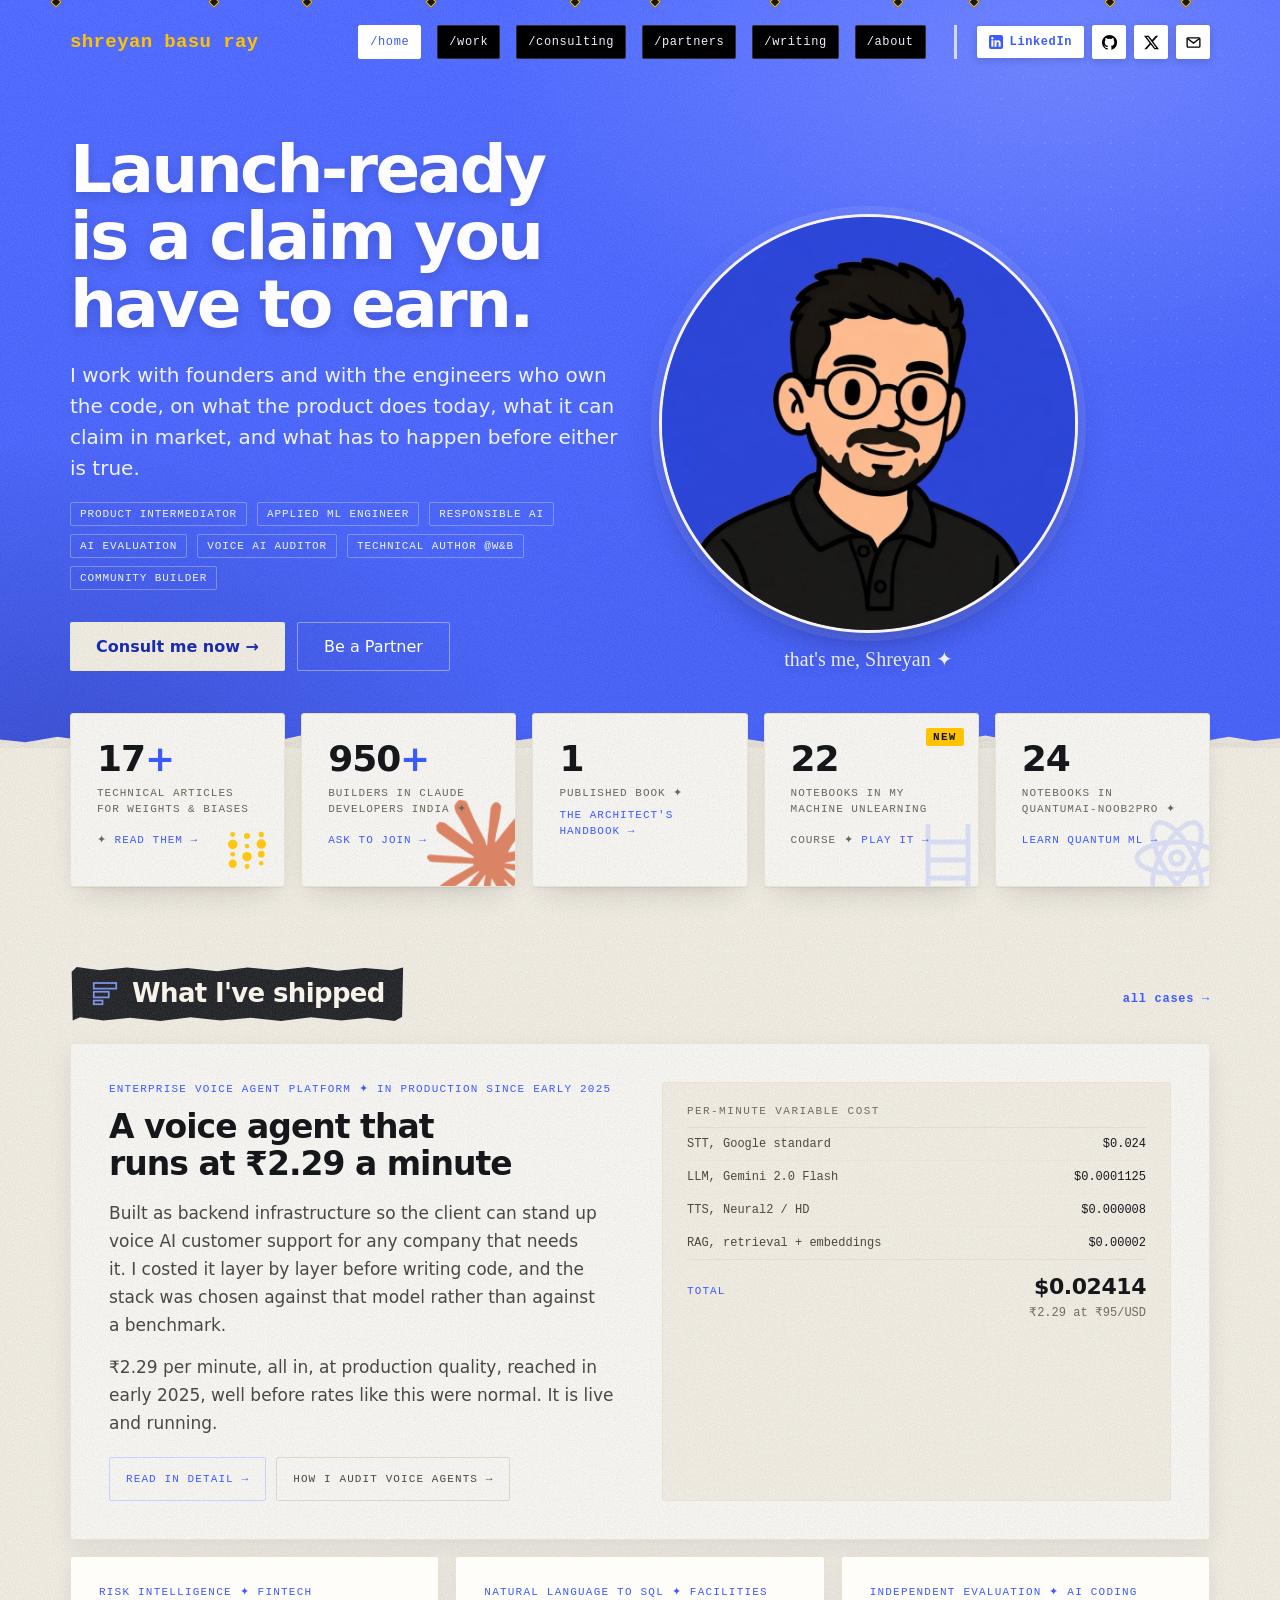
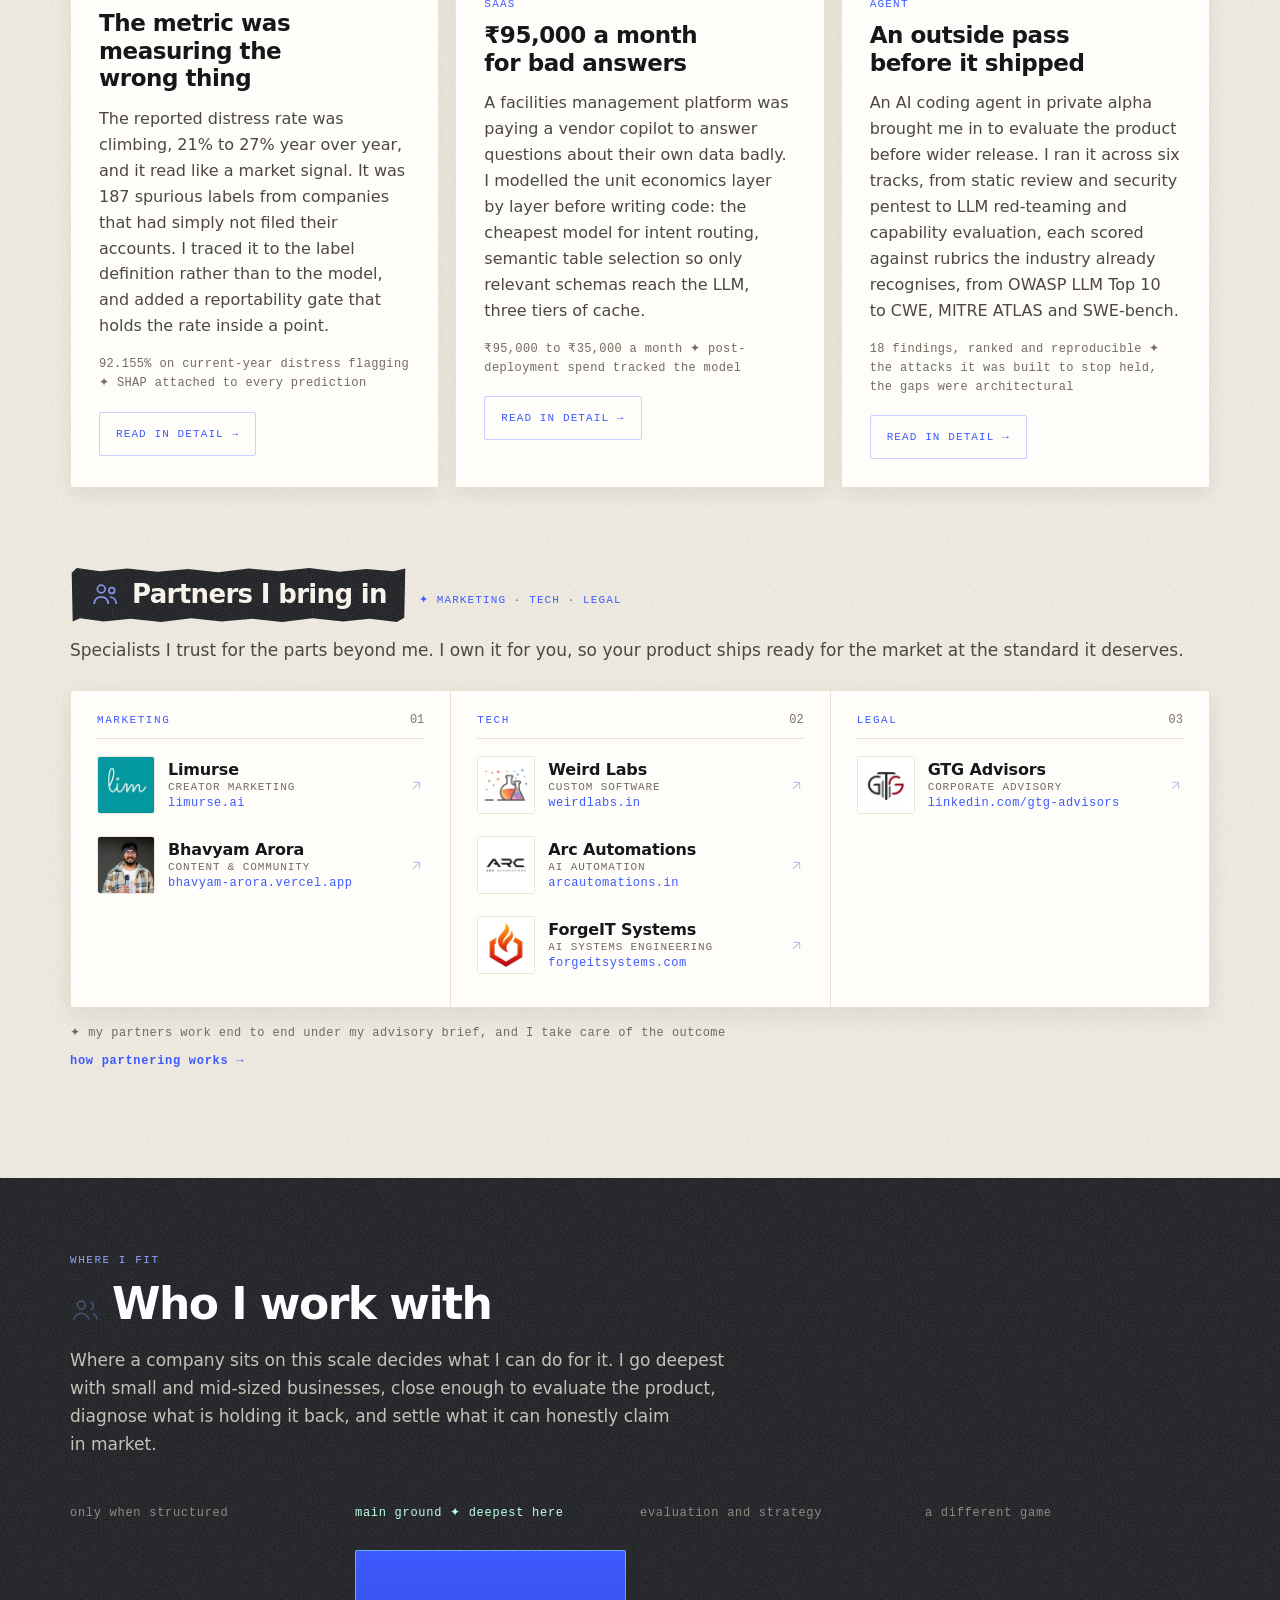
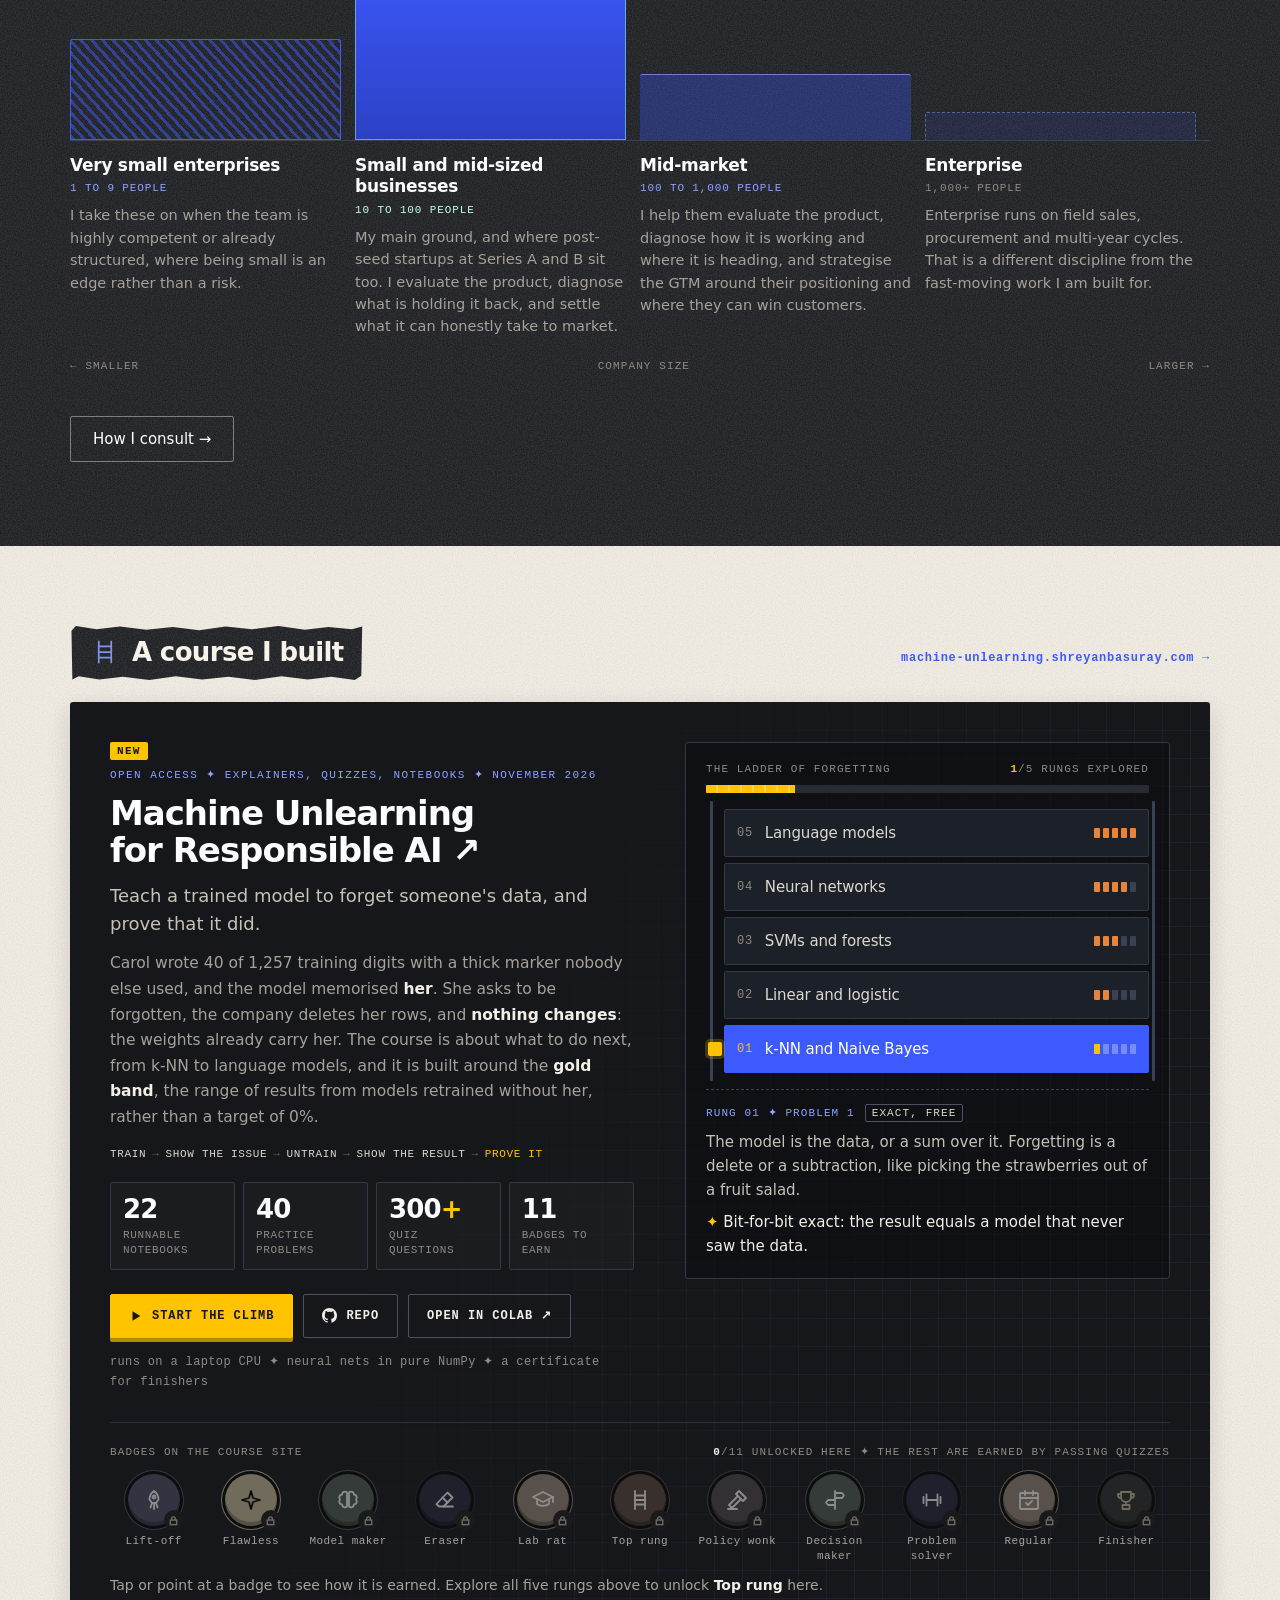
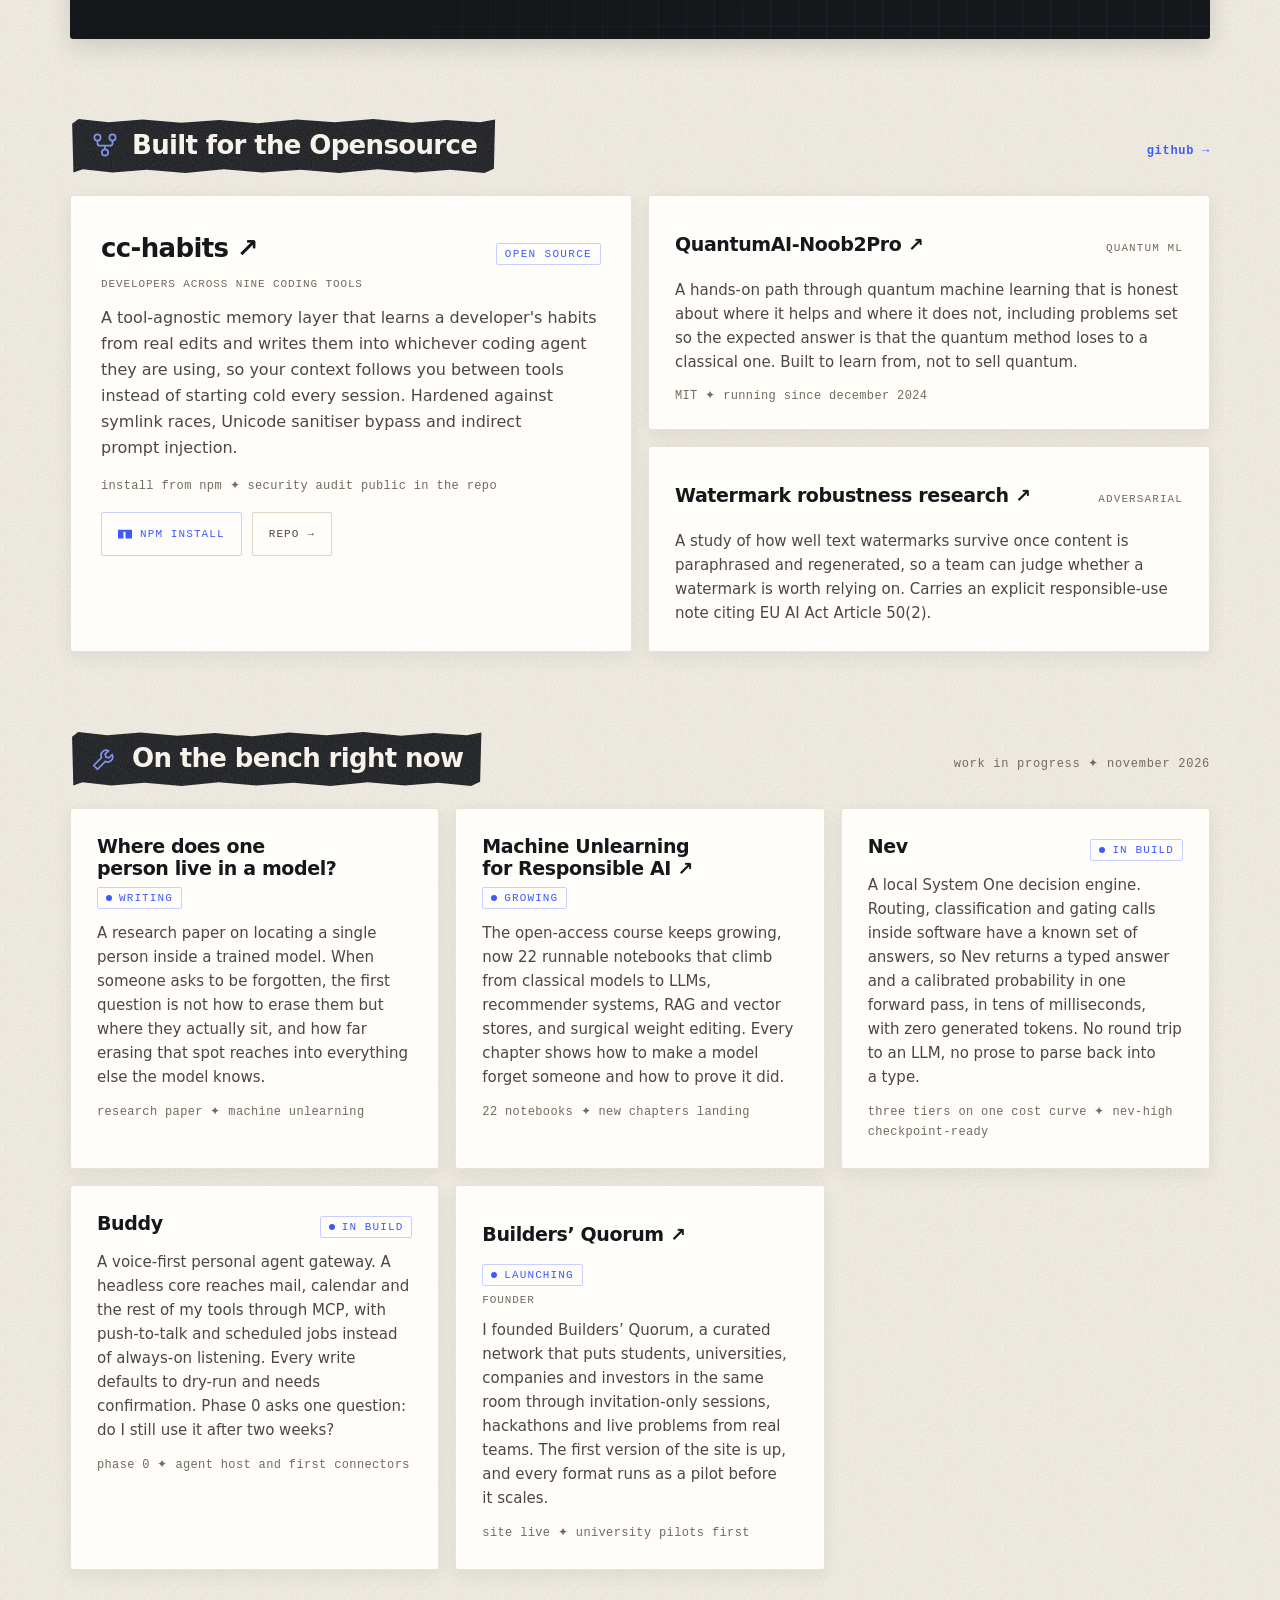
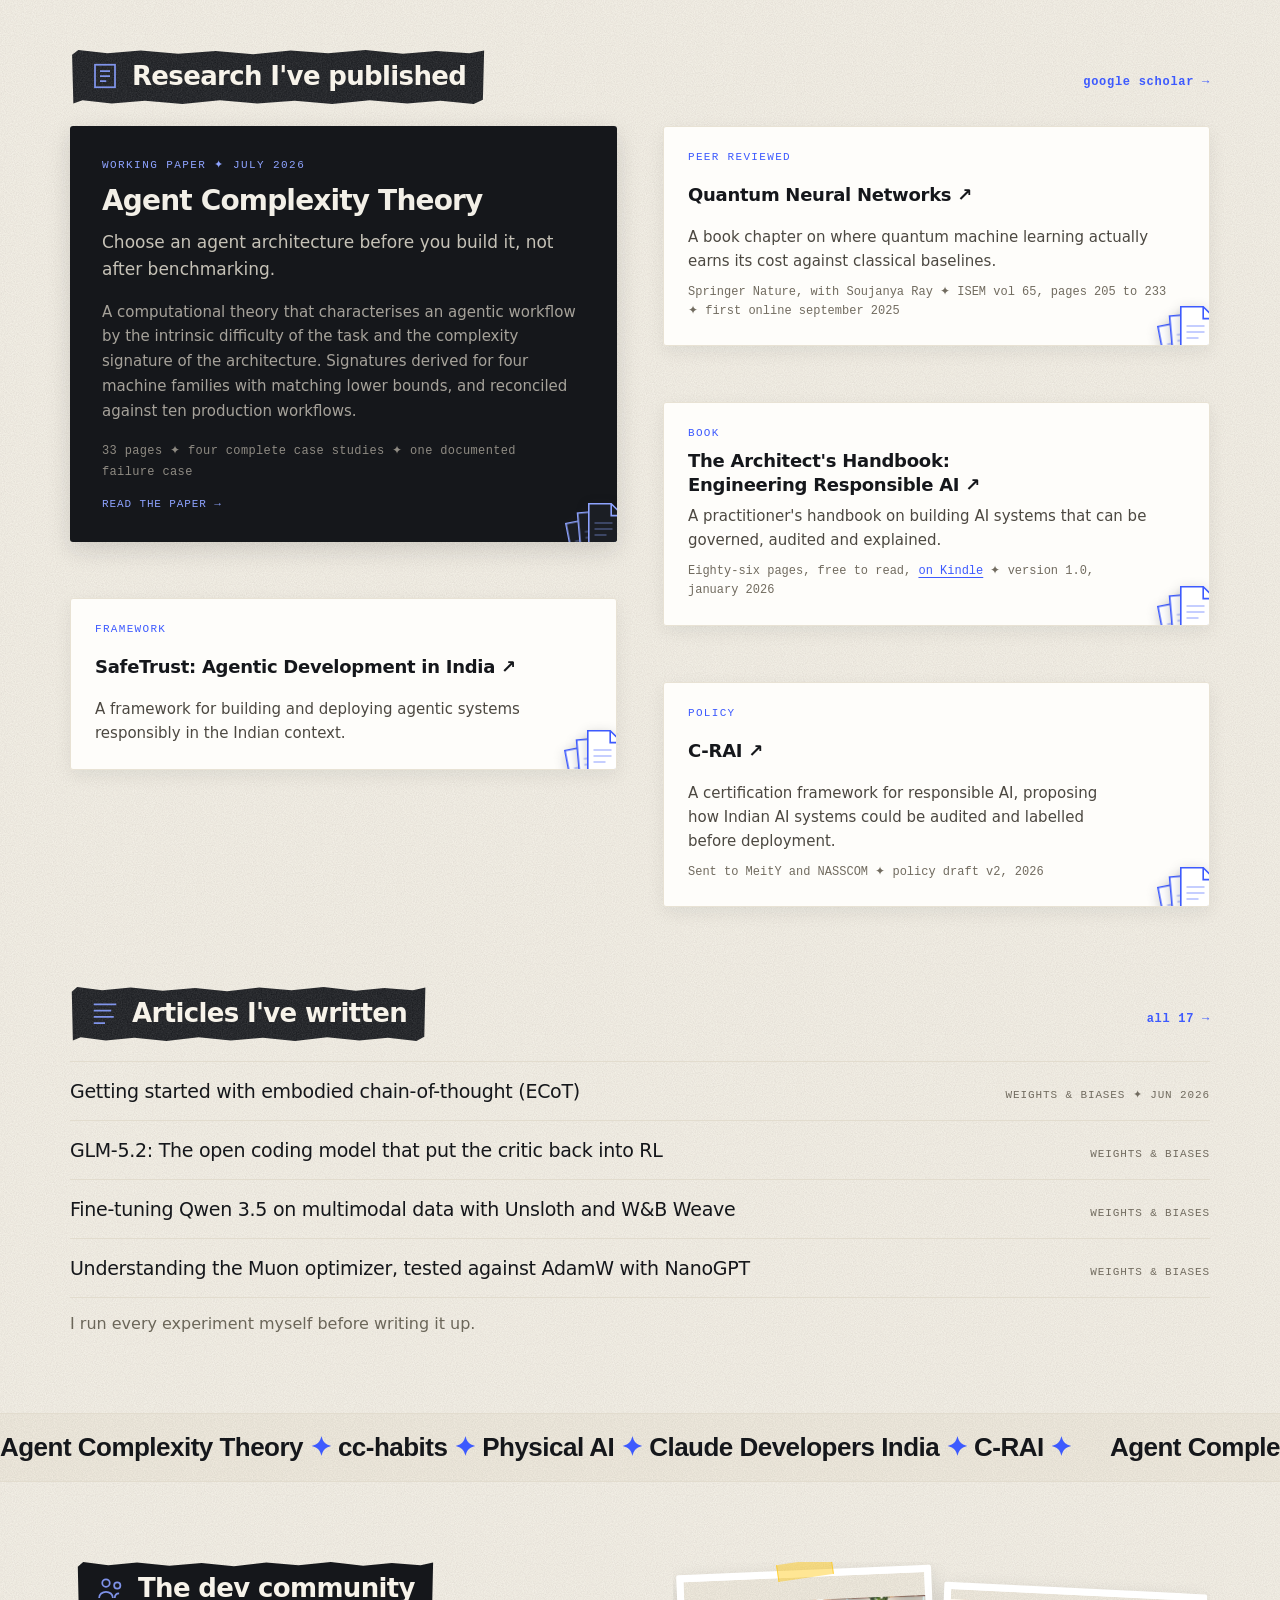
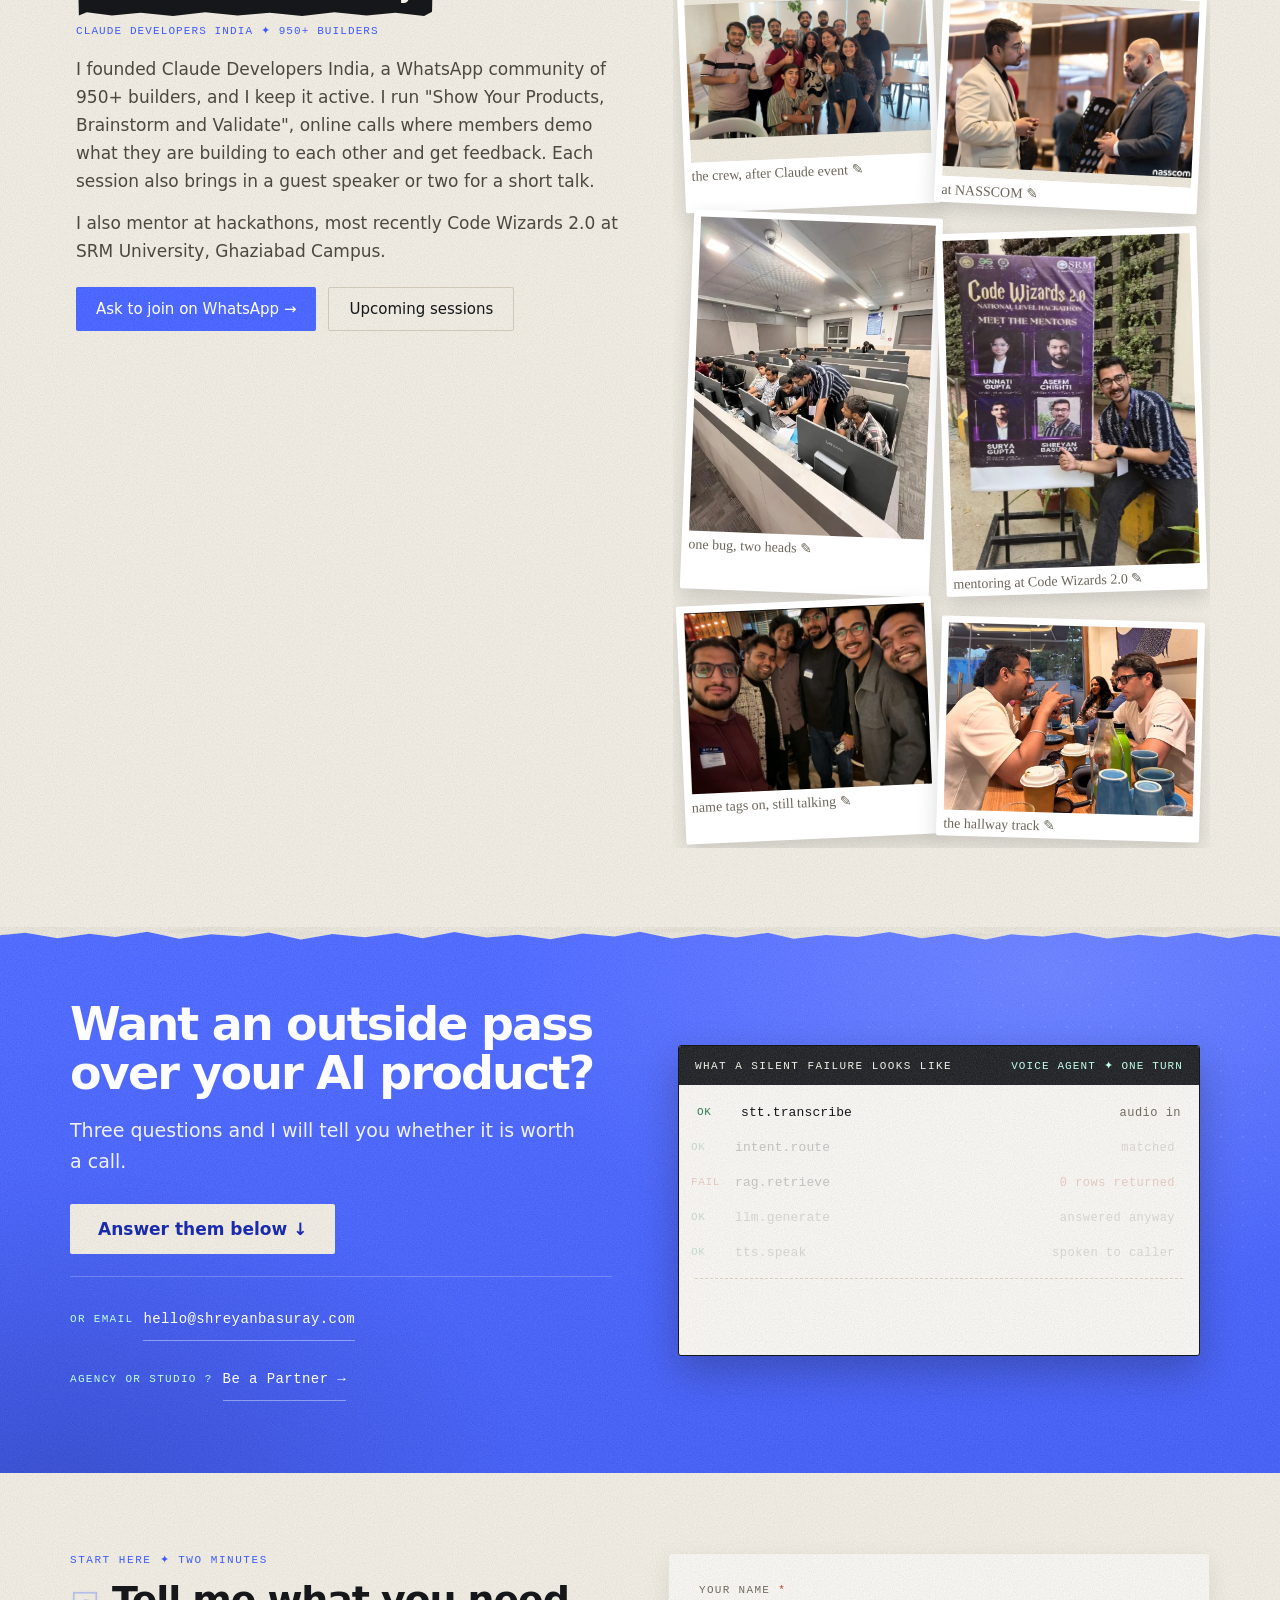
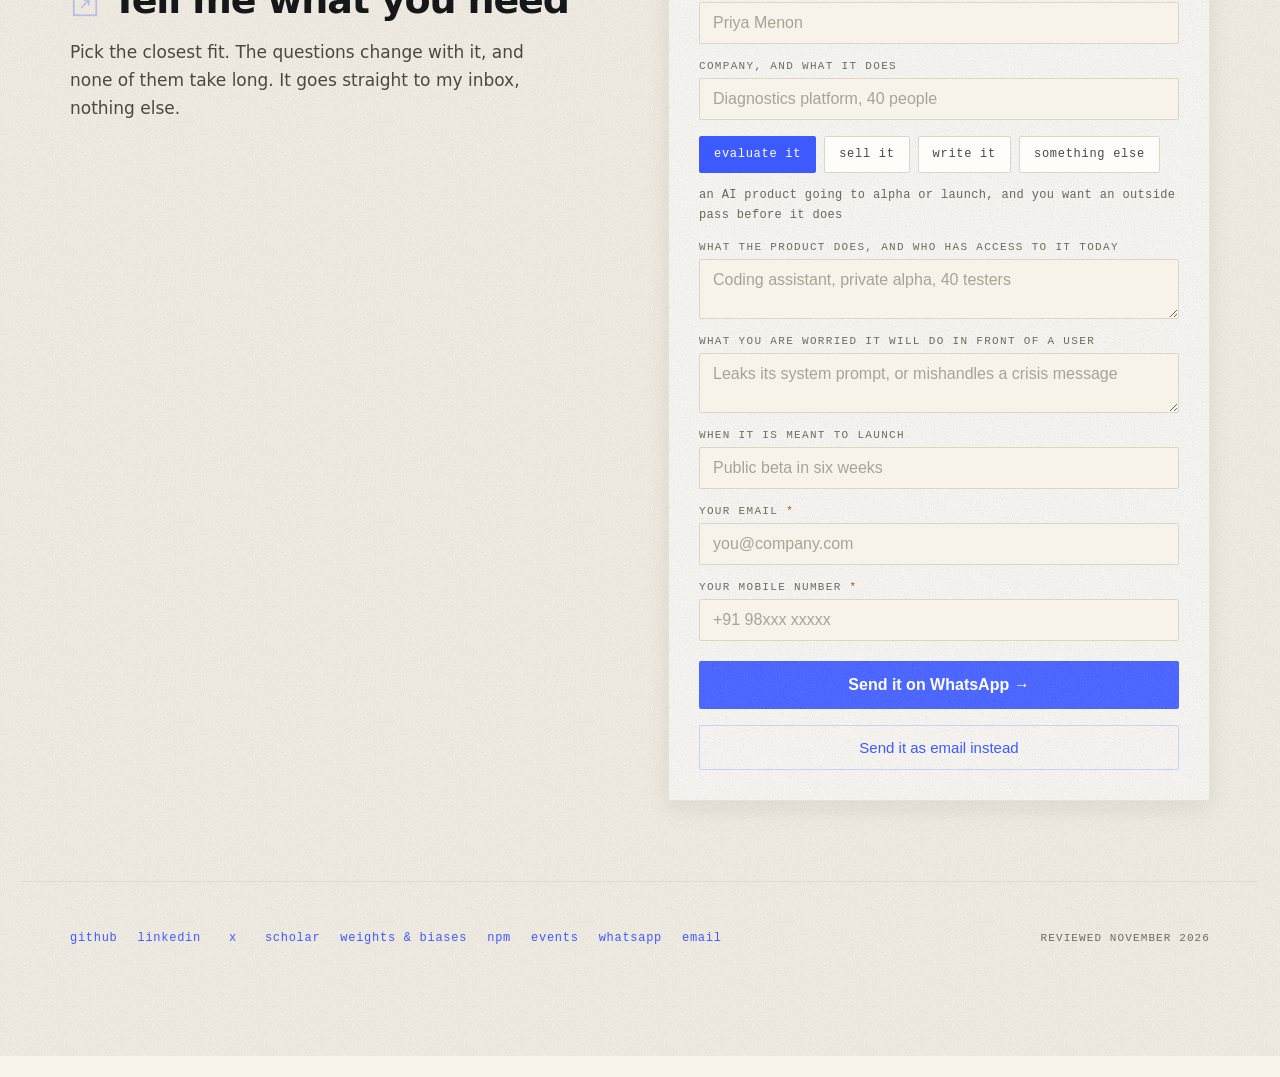
==== commit 92334995: "Count the machine unlearning course as 22 notebooks" ====
--- a/index.html
+++ b/index.html
@@ -289,7 +289,7 @@
   .qbar b.hit{background:#FFC300;transform:rotate(45deg) scale(1.25);}
   @media print{.qbar{display:none}}
 </style>
-<script type="application/ld+json">{"@context":"https://schema.org","@graph":[{"@type":"Person","@id":"https://shreyanbasuray.com/#person","name":"Shreyan Basu Ray","alternateName":["Shreyan Basu","Shreyan Ray","shreyanbasuray"],"givenName":"Shreyan","familyName":"Basu Ray","url":"https://shreyanbasuray.com/","mainEntityOfPage":"https://shreyanbasuray.com/","image":"https://shreyanbasuray.com/assets/portrait-real.jpg","jobTitle":["Applied Machine Learning Engineer","AI Product Advisor","Responsible AI Consultant","Voice AI Auditor"],"email":"mailto:hello@shreyanbasuray.com","description":"Advises founders and product teams on the path from AI product build to commercial launch: independent evaluation and red-team work on AI products, responsible AI readiness, and go-to-market strategy grounded in what the product can honestly claim.","address":{"@type":"PostalAddress","addressCountry":"IN"},"knowsAbout":["Machine learning engineering","Production AI systems","Large language models","AI agents","LLM evaluation","LLM observability","MLOps","Responsible AI","Machine unlearning","AI governance","Quantum machine learning","Retrieval-augmented generation","Natural language to SQL","Cost modelling for AI systems","AI red teaming","Adversarial testing of LLM applications","Prompt injection","Jailbreak resistance testing","AI assurance","AI product positioning","Go-to-market strategy for AI products","OWASP Top 10 for LLM Applications","MITRE ATLAS","NIST AI Risk Management Framework","ISO/IEC 42001","DPDP Act 2023","Voice AI agents","Voice agent evaluation","Conversational AI diagnostics","Telephony and speech audio analysis"],"sameAs":["https://github.com/Shreyan1","https://www.linkedin.com/in/shreyanbasuray","https://x.com/shreyanbr","https://orcid.org/0000-0002-2641-8048","https://scholar.google.com/citations?user=vih7SfEAAAAJ&hl=en","https://wandb.ai/basurayshreyan","https://www.npmjs.com/~shreyanbr","https://huggingface.co/shreyanbr","https://www.mathworks.com/matlabcentral/profile/authors/23980008","https://pypi.org/user/shreyanbr/"]},{"@type":"WebSite","@id":"https://shreyanbasuray.com/#website","url":"https://shreyanbasuray.com/","name":"Shreyan Basu Ray","description":"I advise founders and product teams on the path from AI product build to commercial launch: independent evaluation and red-team work on AI products, responsible AI readiness, and go-to-market grounded in what the product can honestly claim.","inLanguage":"en","publisher":{"@id":"https://shreyanbasuray.com/#person"}},{"@type":"ProfilePage","@id":"https://shreyanbasuray.com/#page","url":"https://shreyanbasuray.com/","name":"Shreyan Basu Ray | Voice AI Auditor & AI Product Advisor","description":"I advise founders and product teams on the path from AI product build to commercial launch: independent evaluation and red-team work on AI products, responsible AI readiness, and go-to-market grounded in what the product can honestly claim.","isPartOf":{"@id":"https://shreyanbasuray.com/#website"},"about":{"@id":"https://shreyanbasuray.com/#person"},"mainEntity":{"@id":"https://shreyanbasuray.com/#person"},"inLanguage":"en"},{"@type":"Course","@id":"https://machine-unlearning.shreyanbasuray.com/#course","name":"Machine Unlearning for Responsible AI","url":"https://machine-unlearning.shreyanbasuray.com/","description":"A hands-on course on making a trained model forget someone's data, and testing whether it really did: simple explainers, quizzes and 24 runnable notebooks, from k-NN to language models.","inLanguage":"en","isAccessibleForFree":true,"educationalLevel":"Intermediate","teaches":["Machine unlearning","Membership inference attacks","SISA training","Unlearning audits","LLM unlearning","Right to be forgotten"],"creator":{"@id":"https://shreyanbasuray.com/#person"},"provider":{"@id":"https://shreyanbasuray.com/#person"},"sameAs":["https://github.com/Shreyan1/machine-unlearning-course"],"hasCourseInstance":{"@type":"CourseInstance","courseMode":"online","courseWorkload":"PT19H"}}]}</script>
+<script type="application/ld+json">{"@context":"https://schema.org","@graph":[{"@type":"Person","@id":"https://shreyanbasuray.com/#person","name":"Shreyan Basu Ray","alternateName":["Shreyan Basu","Shreyan Ray","shreyanbasuray"],"givenName":"Shreyan","familyName":"Basu Ray","url":"https://shreyanbasuray.com/","mainEntityOfPage":"https://shreyanbasuray.com/","image":"https://shreyanbasuray.com/assets/portrait-real.jpg","jobTitle":["Applied Machine Learning Engineer","AI Product Advisor","Responsible AI Consultant","Voice AI Auditor"],"email":"mailto:hello@shreyanbasuray.com","description":"Advises founders and product teams on the path from AI product build to commercial launch: independent evaluation and red-team work on AI products, responsible AI readiness, and go-to-market strategy grounded in what the product can honestly claim.","address":{"@type":"PostalAddress","addressCountry":"IN"},"knowsAbout":["Machine learning engineering","Production AI systems","Large language models","AI agents","LLM evaluation","LLM observability","MLOps","Responsible AI","Machine unlearning","AI governance","Quantum machine learning","Retrieval-augmented generation","Natural language to SQL","Cost modelling for AI systems","AI red teaming","Adversarial testing of LLM applications","Prompt injection","Jailbreak resistance testing","AI assurance","AI product positioning","Go-to-market strategy for AI products","OWASP Top 10 for LLM Applications","MITRE ATLAS","NIST AI Risk Management Framework","ISO/IEC 42001","DPDP Act 2023","Voice AI agents","Voice agent evaluation","Conversational AI diagnostics","Telephony and speech audio analysis"],"sameAs":["https://github.com/Shreyan1","https://www.linkedin.com/in/shreyanbasuray","https://x.com/shreyanbr","https://orcid.org/0000-0002-2641-8048","https://scholar.google.com/citations?user=vih7SfEAAAAJ&hl=en","https://wandb.ai/basurayshreyan","https://www.npmjs.com/~shreyanbr","https://huggingface.co/shreyanbr","https://www.mathworks.com/matlabcentral/profile/authors/23980008","https://pypi.org/user/shreyanbr/"]},{"@type":"WebSite","@id":"https://shreyanbasuray.com/#website","url":"https://shreyanbasuray.com/","name":"Shreyan Basu Ray","description":"I advise founders and product teams on the path from AI product build to commercial launch: independent evaluation and red-team work on AI products, responsible AI readiness, and go-to-market grounded in what the product can honestly claim.","inLanguage":"en","publisher":{"@id":"https://shreyanbasuray.com/#person"}},{"@type":"ProfilePage","@id":"https://shreyanbasuray.com/#page","url":"https://shreyanbasuray.com/","name":"Shreyan Basu Ray | Voice AI Auditor & AI Product Advisor","description":"I advise founders and product teams on the path from AI product build to commercial launch: independent evaluation and red-team work on AI products, responsible AI readiness, and go-to-market grounded in what the product can honestly claim.","isPartOf":{"@id":"https://shreyanbasuray.com/#website"},"about":{"@id":"https://shreyanbasuray.com/#person"},"mainEntity":{"@id":"https://shreyanbasuray.com/#person"},"inLanguage":"en"},{"@type":"Course","@id":"https://machine-unlearning.shreyanbasuray.com/#course","name":"Machine Unlearning for Responsible AI","url":"https://machine-unlearning.shreyanbasuray.com/","description":"A hands-on course on making a trained model forget someone's data, and testing whether it really did: simple explainers, quizzes and 22 runnable notebooks, from k-NN to language models.","inLanguage":"en","isAccessibleForFree":true,"educationalLevel":"Intermediate","teaches":["Machine unlearning","Membership inference attacks","SISA training","Unlearning audits","LLM unlearning","Right to be forgotten"],"creator":{"@id":"https://shreyanbasuray.com/#person"},"provider":{"@id":"https://shreyanbasuray.com/#person"},"sameAs":["https://github.com/Shreyan1/machine-unlearning-course"],"hasCourseInstance":{"@type":"CourseInstance","courseMode":"online","courseWorkload":"PT19H"}}]}</script>
 <link rel="stylesheet" href="/assets/polish.css">
 </head>
 <body>
@@ -398,7 +398,7 @@
     </div>
     <div style="animation:fadeUp .85s cubic-bezier(.22,.7,.2,1) both;position:relative;overflow:hidden;isolation:isolate;background:#FEFDFA;border:1px solid #E8E2D4;border-radius:3px;padding:24px 26px;box-shadow:0 6px 18px rgba(21,23,27,.07);transition:transform .18s ease,box-shadow .18s ease;" class="hv6">
       <span style="position:absolute;top:14px;right:14px;font-family:'JetBrains Mono',monospace;font-size:11px;font-weight:700;letter-spacing:.12em;text-transform:uppercase;background:#FFC300;color:#15171B;padding:3px 7px;border-radius:2px;">new</span>
-      <div style="font-size:36px;font-weight:600;letter-spacing:-.03em;"><span data-count="24">24</span></div>
+      <div style="font-size:36px;font-weight:600;letter-spacing:-.03em;"><span data-count="22">22</span></div>
       <div style="font-family:'JetBrains Mono',monospace;font-size:11px;text-transform:uppercase;letter-spacing:.09em;color:#6B6659;margin-top:6px;line-height:1.5;">notebooks in my machine unlearning course ✦ <a class="taplink cardlink" href="#course">play it →</a></div>
       <svg width="96" height="96" viewBox="0 0 24 24" fill="none" stroke="#3D5AFE" stroke-width="1.2" aria-hidden="true" style="position:absolute;right:-18px;bottom:-22px;opacity:.14;z-index:-1;pointer-events:none;"><path d="M7 3v18M17 3v18M7 7.5h10M7 12h10M7 16.5h10"></path></svg>
     </div>
@@ -630,7 +630,7 @@
             <li>train</li><li>show the issue</li><li>untrain</li><li>show the result</li><li>prove it</li>
           </ol>
           <div class="mu-hud">
-            <div class="mu-stat"><b><span data-count="24">24</span></b><span class="l">runnable notebooks</span></div>
+            <div class="mu-stat"><b><span data-count="22">22</span></b><span class="l">runnable notebooks</span></div>
             <div class="mu-stat"><b><span data-count="40">40</span></b><span class="l">practice problems</span></div>
             <div class="mu-stat"><b><span data-count="300">300</span><span style="color:#FFC300;">+</span></b><span class="l">quiz questions</span></div>
             <div class="mu-stat"><b><span data-count="11">11</span></b><span class="l">badges to earn</span></div>
@@ -747,8 +747,8 @@
           <h3 style="margin:0;font-size:19px;font-weight:600;letter-spacing:-.02em;"><a class="taplink hv9 cardlink" href="https://machine-unlearning.shreyanbasuray.com/" style="color:#15171B;" target="_blank" rel="noopener noreferrer">Machine Unlearning for Responsible AI ↗</a></h3>
           <span class="wip-pill">growing</span>
         </div>
-        <p style="margin:12px 0 0;font-size:15px;line-height:1.6;color:#4C4841;">The open-access course keeps growing, now 24 runnable notebooks that climb from classical models to LLMs, recommender systems, RAG and vector stores, and surgical weight editing. Every chapter shows how to make a model forget someone and how to prove it did.</p>
-        <p style="margin:14px 0 0;font-family:'JetBrains Mono',monospace;font-size:12px;color:#716B5F;letter-spacing:.03em;line-height:1.6;">24 notebooks ✦ new chapters landing</p>
+        <p style="margin:12px 0 0;font-size:15px;line-height:1.6;color:#4C4841;">The open-access course keeps growing, now 22 runnable notebooks that climb from classical models to LLMs, recommender systems, RAG and vector stores, and surgical weight editing. Every chapter shows how to make a model forget someone and how to prove it did.</p>
+        <p style="margin:14px 0 0;font-family:'JetBrains Mono',monospace;font-size:12px;color:#716B5F;letter-spacing:.03em;line-height:1.6;">22 notebooks ✦ new chapters landing</p>
       </div>
       <div style="animation:fadeUp .85s cubic-bezier(.22,.7,.2,1) both;position:relative;background:#FEFDFA;border:1px solid #E8E2D4;border-radius:3px;padding:26px;box-shadow:0 6px 18px rgba(21,23,27,.07);transition:transform .18s ease,box-shadow .18s ease;" class="hv8">
         <div style="display:flex;flex-wrap:wrap;justify-content:space-between;align-items:baseline;gap:8px 12px;">
